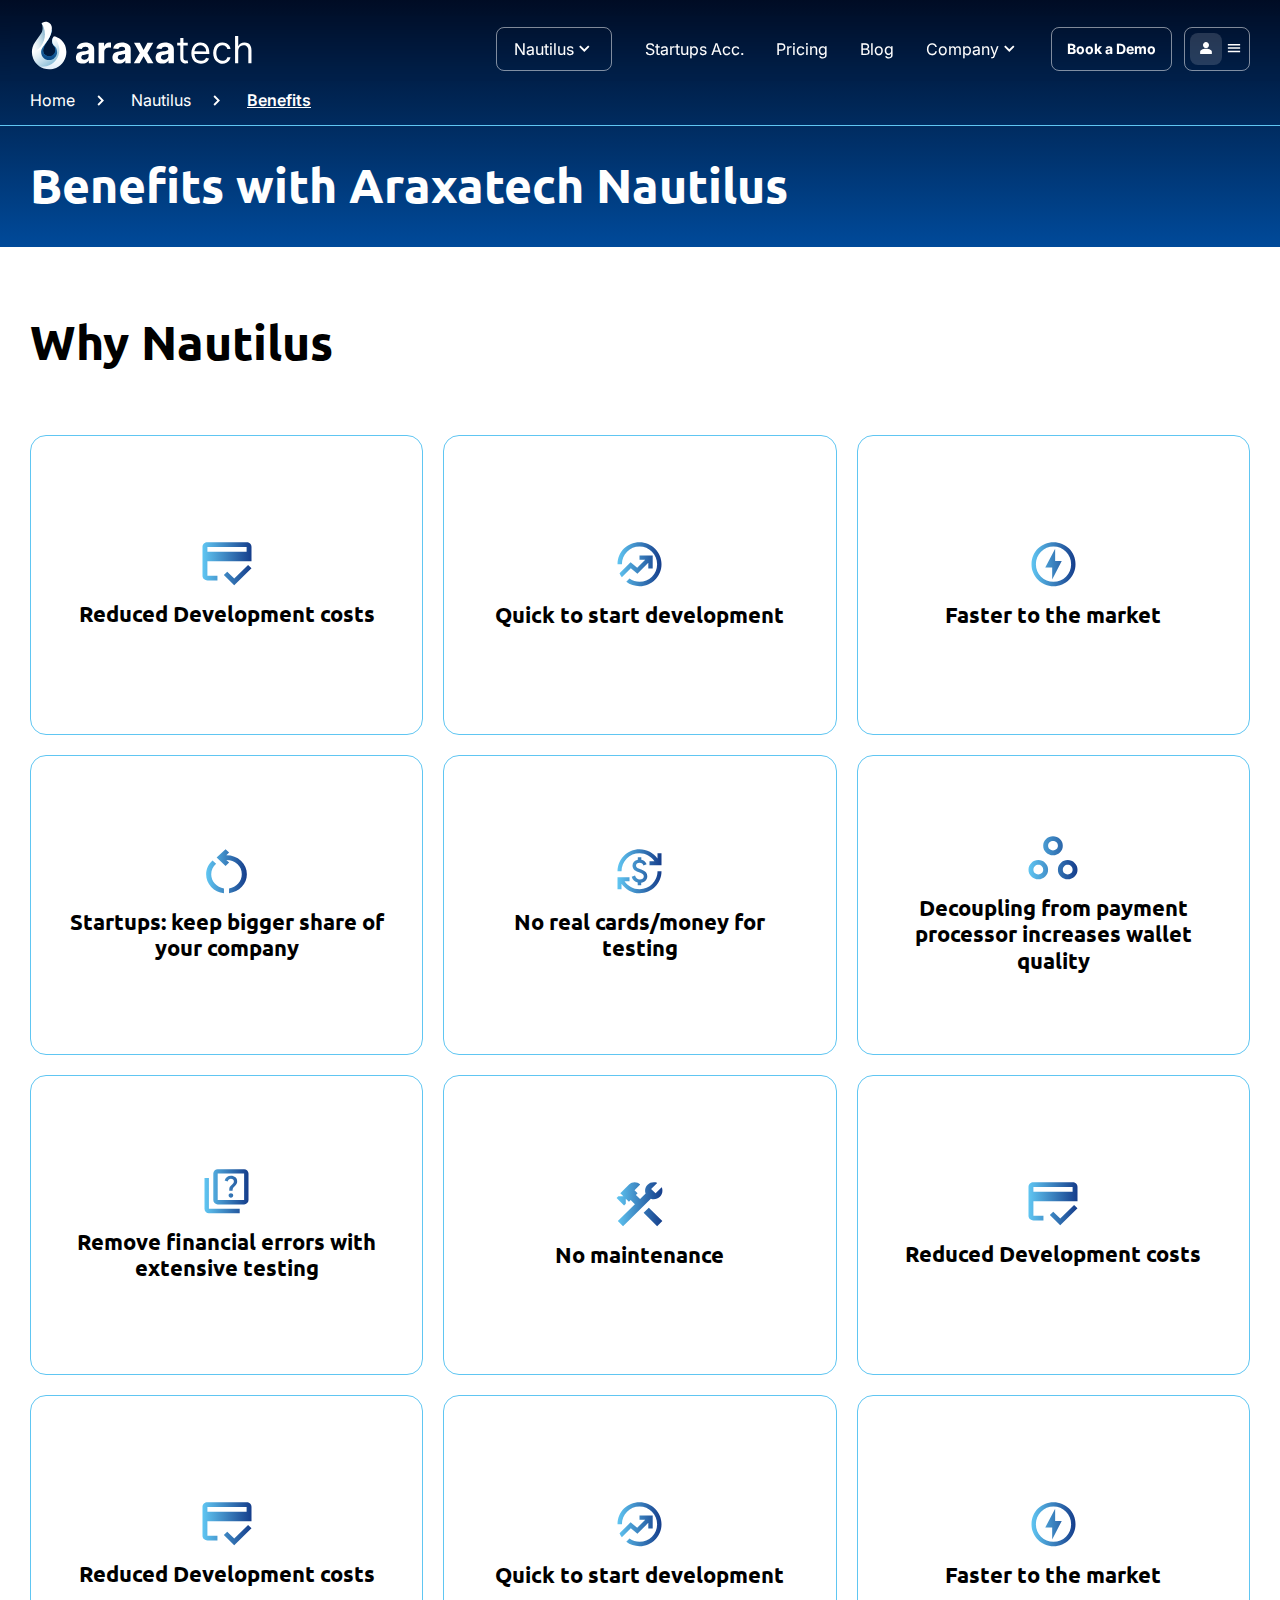
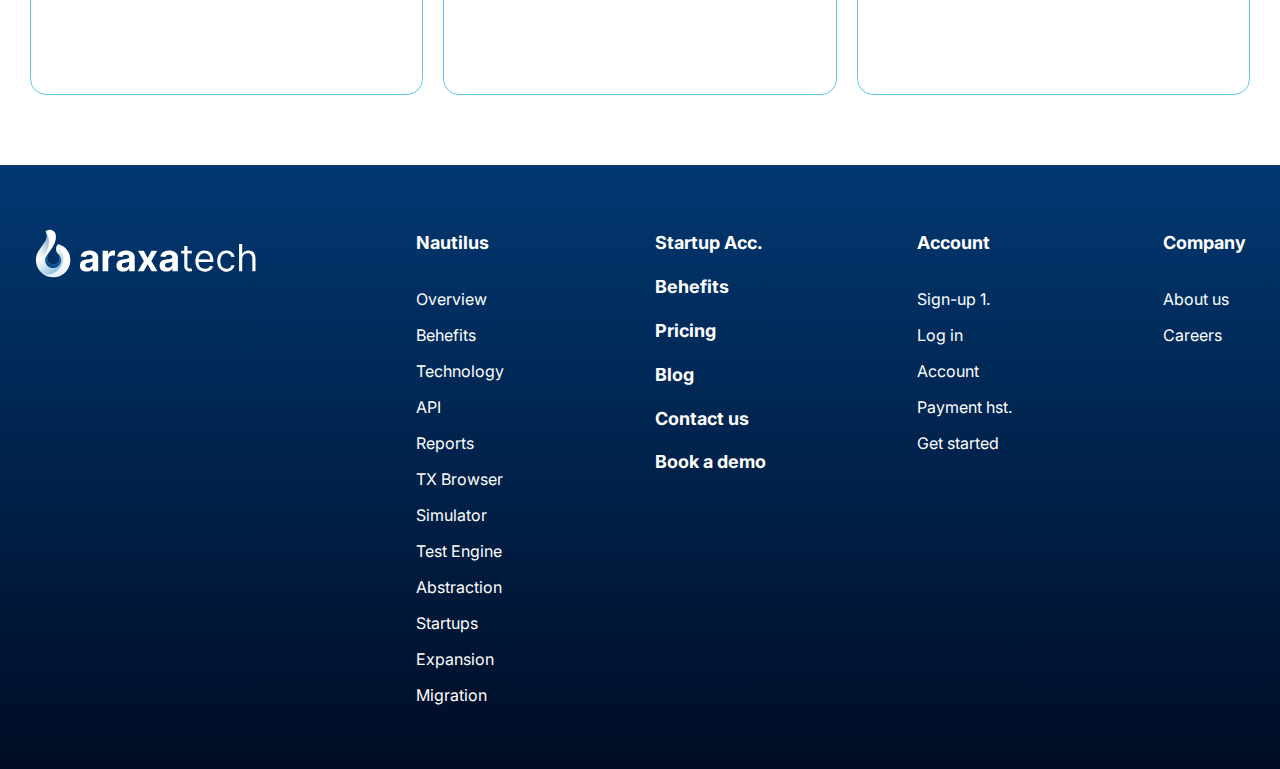
==== benefits.html @ c4838c5f "update v3.0" ====
<!DOCTYPE html>
<html lang="en">

<head>
	<title>HomePage</title>
	<meta charset="UTF-8">
	<meta name="format-detection" content="telephone=no">
	<!-- <style>body{opacity: 0;}</style> -->
	<link rel="preconnect" href="https://fonts.googleapis.com">
	<link rel="preconnect" href="https://fonts.gstatic.com" crossorigin>
	<link href="https://fonts.googleapis.com/css2?family=Inter:wght@400;700&family=Ubuntu:wght@700&display=swap&_v=20231214190757" rel="stylesheet">
	<link rel="stylesheet" href="css/style.min.css?_v=20231214190757">
	<link rel="shortcut icon" href="favicon.ico">
	<!-- <meta name="robots" content="noindex, nofollow"> -->
	<meta name="viewport" content="width=device-width, initial-scale=1.0">
</head>

<body>
	<div class="wrapper">
		<header class="header  ">
			<div class="header__container">
				<div class="header__body">
					<a href="#" class="header__logo">
						<img src="img/logo.svg" alt="logo">
					</a>
					<div class="header__menu menu">
						<nav class="menu__body">
							<div class="menu__bigmenu bigmenu">
								<button type="button" class="bigmenu__button">
									Nautilus
								</button>
								<div class="bigmenu__dropdown">
									<ul class="bigmenu__list">
										<li class="bigmenu__item">
											<a href="#" class="bigmenu__link">
												Overview
											</a>
										</li>
										<li class="bigmenu__item">
											<a href="#" class="bigmenu__link">
												Reports
											</a>
										</li>
										<li class="bigmenu__item">
											<a href="#" class="bigmenu__link">
												Startups
											</a>
										</li>
										<li class="bigmenu__item">
											<a href="#" class="bigmenu__link">
												Benefits
											</a>
										</li>
										<li class="bigmenu__item">

										</li>
									</ul>
									<ul class="bigmenu__list">
										<li class="bigmenu__item">
											<a href="#" class="bigmenu__link">
												TX Browser
											</a>
										</li>
										<li class="bigmenu__item">
											<a href="#" class="bigmenu__link">
												Expansion
											</a>
										</li>
										<li class="bigmenu__item">
											<a href="#" class="bigmenu__link">
												Technology
											</a>
										</li>
										<li class="bigmenu__item">
											<a href="#" class="bigmenu__link">
												Simulator
											</a>
										</li>
										<li class="bigmenu__item">
											<a href="#" class="bigmenu__link">
												Migration
											</a>
										</li>
									</ul>
									<ul class="bigmenu__list">
										<li class="bigmenu__item">
											<a href="#" class="bigmenu__link">
												API
											</a>
										</li>
										<li class="bigmenu__item">
											<a href="#" class="bigmenu__link">
												Test Engine
											</a>
										</li>
										<li class="bigmenu__item">
											<a href="#" class="bigmenu__link">
												WL Wallets
											</a>
										</li>
										<li class="bigmenu__item">
											<a href="#" class="bigmenu__link">
												Abstraction
											</a>
										</li>
										<li class="bigmenu__item">

										</li>
									</ul>
								</div>
							</div>
							<ul class="menu__list">
								<li class="menu__item">
									<a href="#" class="menu__link">
										Startups Acc.
									</a>
								</li>
								<li class="menu__item">
									<a href="#" class="menu__link">
										Pricing
									</a>
								</li>
								<li class="menu__item">
									<a href="#" class="menu__link">
										Blog
									</a>
								</li>
								<li class="menu__item">
									<button type="button" class="menu__link menu__btn-arrow">
										Company
									</button>
									<div class="menu__dropdown submenu">
										<ul class="submenu__list">
											<li class="submenu__item">
												<a href="#" class="submenu__link">
													About us
												</a>
											</li>
											<li class="submenu__item">
												<a href="#" class="submenu__link">
													Careers
												</a>
											</li>
										</ul>
									</div>
								</li>
							</ul>
							<a href="#" class="menu__link-demo">
								Book a Demo
							</a>
							<div class="menu__user user-block">
								<button type="button" class="user-block__btn">
									<span class="user-block__icon">
										<svg width="12" height="13" viewBox="0 0 12 13" fill="none" xmlns="http://www.w3.org/2000/svg">
											<path d="M5.99959 6.0921C5.17153 6.0921 4.46433 5.79894 3.878 5.21262C3.29168 4.62629 2.99852 3.9191 2.99852 3.09103C2.99852 2.26296 3.29168 1.55648 3.878 0.971583C4.46433 0.386686 5.17153 0.0942383 5.99959 0.0942383C6.82766 0.0942383 7.53486 0.386686 8.12118 0.971583C8.70751 1.55648 9.00067 2.26296 9.00067 3.09103C9.00067 3.9191 8.70751 4.62629 8.12118 5.21262C7.53486 5.79894 6.82766 6.0921 5.99959 6.0921ZM0.142578 12.0942V9.94141C0.142578 9.51035 0.254097 9.11416 0.477134 8.75282C0.700159 8.39149 0.996468 8.11574 1.36606 7.92557C2.11238 7.55383 2.87196 7.27432 3.64482 7.08703C4.41767 6.89973 5.2026 6.80609 5.99959 6.80609C6.80205 6.80609 7.58976 6.89902 8.36272 7.08488C9.1357 7.27076 9.8925 7.54956 10.6331 7.9213C11.0027 8.11106 11.299 8.38622 11.5221 8.74675C11.7451 9.10731 11.8566 9.50545 11.8566 9.94118V12.0942H0.142578Z" fill="white" />
										</svg>
									</span>
									<span class="user-block__lines">
										<svg width="16" height="17" viewBox="0 0 16 17" fill="none" xmlns="http://www.w3.org/2000/svg">
											<path d="M1.86426 12.2895V10.7729H14.1353V12.2895H1.86426ZM1.86426 8.85257V7.3359H14.1353V8.85257H1.86426ZM1.86426 5.41562V3.89894H14.1353V5.41562H1.86426Z" fill="white" />
										</svg>
									</span>
								</button>
								<div class="user-block__dropdown">
									<ul class="user-block__list">
										<li class="user-block__item">
											<a href="#" class="user-block__link user-block__link--arrow">
												Sign-up
											</a>
										</li>
										<li class="user-block__item">
											<a href="#" class="user-block__link">
												Log in
											</a>
										</li>
										<li class="user-block__item">
											<a href="#" class="user-block__link">
												Account
											</a>
										</li>
										<li class="user-block__item">
											<a href="#" class="user-block__link">
												Payment hst.
											</a>
										</li>
										<li class="user-block__item">
											<a href="#" class="user-block__link">
												Get Started
											</a>
										</li>
									</ul>
								</div>
							</div>
						</nav>
						<button type="button" class="menu__icon icon-menu"><span></span></button>
					</div>
				</div>
			</div>
		</header>
		<main class="innerpage benefits">
			<div class="innerpage__top">
				<div class="innerpage__head">
					<div class="innerpage__container">
						<div class="innerpage__breadcrumbs breadcrumbs">
							<a href="#" class="breadcrumbs__link">Home</a>
							<a href="#" class="breadcrumbs__link">Nautilus</a>
							<span class="breadcrumbs__current">Benefits</span>
						</div>
					</div>
				</div>
				<div class="innerpage__container">
					<h1 class="innerpage__title">
						Benefits with Araxatech Nautilus
					</h1>
				</div>
			</div>
			<div class="benefits__inner">
				<div class="benefits__container">
					<h2 class="benefits__title">Why Nautilus</h2>
					<div class="benefits__items">
						<div class="benefits__item item-benefits">
							<div class="item-benefits__info">
								<div class="item-benefits__img">
									<img src="img/benefits/benefits-item-1.svg" alt="benefits-item">
								</div>
								<div class="item-benefits__title">Reduced Development costs</div>
							</div>
							<div class="item-benefits__text">
								<p>
									When using Nautilus for development, a payment processor or BIN sponsor are not required. <a href="#"><sup>*</sup>contains a link</a> That, combined with the fact that Nautilus’ subscription cost is much cheaper than the subscription for a payment processor, makes Nautilus an ideal choice for startups.
								</p>
							</div>
						</div>
						<div class="benefits__item item-benefits">
							<div class="item-benefits__info">
								<div class="item-benefits__img">
									<img src="img/benefits/benefits-item-2.svg" alt="benefits-item">
								</div>
								<div class="item-benefits__title">Quick to start development</div>
							</div>
							<div class="item-benefits__text">
								<p>Nautilus includes everything one needs to start developing payment cards integration into the wallet. Its transaction data structures do not depend on a payment processor so there is no need to have one to start with.</p>
							</div>
						</div>
						<div class="benefits__item item-benefits">
							<div class="item-benefits__info">
								<div class="item-benefits__img">
									<img src="img/benefits/benefits-item-3.svg" alt="benefits-item">
								</div>
								<div class="item-benefits__title">Faster to the market</div>
							</div>
							<div class="item-benefits__text">
								<p>Simplified interface for delivering transaction data, built following the principle of least surprises ensures a smooth experience for the developer while integrating with Nautilus. The same principle also helps less experienced developers while working on the card integration simplifying the learning curve.</p>
							</div>
						</div>
						<div class="benefits__item item-benefits">
							<div class="item-benefits__info">
								<div class="item-benefits__img">
									<img src="img/benefits/benefits-item-4.svg" alt="benefits-item">
								</div>
								<div class="item-benefits__title">Startups: keep bigger share of your company</div>
							</div>
							<div class="item-benefits__text">
								<p>Since Nautilus is drastically reducing expenses required to reach a demonstratable version of your product, you can take investors once your product is much closer to the finish line, allowing you to get more money for a smaller part of your company.</p>
							</div>
						</div>
						<div class="benefits__item item-benefits">
							<div class="item-benefits__info">
								<div class="item-benefits__img">
									<img src="img/benefits/benefits-item-5.svg" alt="benefits-item">
								</div>
								<div class="item-benefits__title">No real cards/money for testing</div>
							</div>
							<div class="item-benefits__text">
								<p>The current practice when it comes to testing transaction data handling is to get a few live cards from a payment processor, load small amount of money to them and to have a member of your team visit nearby coffee places or ATMs, while other members are trying to monitor how the wallet is handling each of these transactions.</p>
							</div>
						</div>
						<div class="benefits__item item-benefits">
							<div class="item-benefits__info">
								<div class="item-benefits__img">
									<img src="img/benefits/benefits-item-6.svg" alt="benefits-item">
								</div>
								<div class="item-benefits__title">Decoupling from payment processor increases wallet quality</div>
							</div>
							<div class="item-benefits__text">
								<p>Since Nautilus removes dependencies on payment processors from transaction handling code, it immediately removes all payment processor-specific handling from the wallet, making it easier to maintain and understand.</p>
							</div>
						</div>
						<div class="benefits__item item-benefits">
							<div class="item-benefits__info">
								<div class="item-benefits__img">
									<img src="img/benefits/benefits-item-7.svg" alt="benefits-item">
								</div>
								<div class="item-benefits__title">Remove financial errors with extensive testing</div>
							</div>
							<div class="item-benefits__text">
								<p>The more a wallet is tested the more you feel confident about its capabilities and behavior. Since testing in Nautilus doesn’t require real money, there are no excuses to leave the wallet untested.</p>
							</div>
						</div>
						<div class="benefits__item item-benefits">
							<div class="item-benefits__info">
								<div class="item-benefits__img">
									<img src="img/benefits/benefits-item-8.svg" alt="benefits-item">
								</div>
								<div class="item-benefits__title">No maintenance</div>
							</div>
							<div class="item-benefits__text">
								<p>Once you integrate with Nautilus you don’t have to worry about transaction data integration with payment processors anymore. Any future interface changes are handled by us and they are completely invisible to you.</p>
							</div>
						</div>
						<div class="benefits__item item-benefits">
							<div class="item-benefits__info">
								<div class="item-benefits__img">
									<img src="img/benefits/benefits-item-1.svg" alt="benefits-item">
								</div>
								<div class="item-benefits__title">Reduced Development costs</div>
							</div>
							<div class="item-benefits__text">
								<p>When using Nautilus for development, a payment processor or BIN sponsor are not required. That, combined with the fact that Nautilus’ subscription cost is much cheaper than the subscription for a payment processor, makes Nautilus an ideal choice for startups.</p>
							</div>
						</div>
						<div class="benefits__item item-benefits">
							<div class="item-benefits__info">
								<div class="item-benefits__img">
									<img src="img/benefits/benefits-item-1.svg" alt="benefits-item">
								</div>
								<div class="item-benefits__title">Reduced Development costs</div>
							</div>
							<div class="item-benefits__text">
								<p>
									When using Nautilus for development, a payment processor or BIN sponsor are not required. That, combined with the fact that Nautilus’ subscription cost is much cheaper than the subscription for a payment processor, makes Nautilus an ideal choice for startups.
								</p>
							</div>
						</div>
						<div class="benefits__item item-benefits">
							<div class="item-benefits__info">
								<div class="item-benefits__img">
									<img src="img/benefits/benefits-item-2.svg" alt="benefits-item">
								</div>
								<div class="item-benefits__title">Quick to start development</div>
							</div>
							<div class="item-benefits__text">
								<p>Nautilus includes everything one needs to start developing payment cards integration into the wallet. Its transaction data structures do not depend on a payment processor so there is no need to have one to start with.</p>
							</div>
						</div>
						<div class="benefits__item item-benefits">
							<div class="item-benefits__info">
								<div class="item-benefits__img">
									<img src="img/benefits/benefits-item-3.svg" alt="benefits-item">
								</div>
								<div class="item-benefits__title">Faster to the market</div>
							</div>
							<div class="item-benefits__text">
								<p>Simplified interface for delivering transaction data, built following the principle of least surprises ensures a smooth experience for the developer while integrating with Nautilus. The same principle also helps less experienced developers while working on the card integration simplifying the learning curve.</p>
							</div>
						</div>
					</div>
				</div>
			</div>
		</main>
		<footer class="footer">
			<div class="footer__bottom">
				<div class="footer__container">
					<div class="footer__body">
						<a href="#" class="footer__logo">
							<img src="img/logo.svg" alt="logo">
						</a>
						<div class="footer__columns">
							<div class="footer__col footer__col--first">
								<div class="footer__col-title">
									Nautilus
								</div>
								<ul class="footer__col-list">
									<li class="footer__col-item">
										<a href="#" class="footer__col-link">
											Overview
										</a>
									</li>
									<li class="footer__col-item">
										<a href="#" class="footer__col-link">
											Behefits
										</a>
									</li>
									<li class="footer__col-item">
										<a href="#" class="footer__col-link">
											Technology
										</a>
									</li>
									<li class="footer__col-item">
										<a href="#" class="footer__col-link">
											API
										</a>
									</li>
									<li class="footer__col-item">
										<a href="#" class="footer__col-link">
											Reports
										</a>
									</li>
									<li class="footer__col-item">
										<a href="#" class="footer__col-link">
											TX Browser
										</a>
									</li>
									<li class="footer__col-item">
										<a href="#" class="footer__col-link">
											Simulator
										</a>
									</li>
									<li class="footer__col-item">
										<a href="#" class="footer__col-link">
											Test Engine
										</a>
									</li>
									<li class="footer__col-item">
										<a href="#" class="footer__col-link">
											Abstraction
										</a>
									</li>
									<li class="footer__col-item">
										<a href="#" class="footer__col-link">
											Startups
										</a>
									</li>
									<li class="footer__col-item">
										<a href="#" class="footer__col-link">
											Expansion
										</a>
									</li>
									<li class="footer__col-item">
										<a href="#" class="footer__col-link">
											Migration
										</a>
									</li>
								</ul>
							</div>
							<div class="footer__col footer__col--two">
								<div class="footer__col-title">
									Startup Acc.
								</div>
								<div class="footer__links">
									<a href="#" class="footer__link">
										Behefits
									</a>
									<a href="#" class="footer__link">
										Pricing
									</a>
									<a href="#" class="footer__link">
										Blog
									</a>
									<a href="#" class="footer__link">
										Contact us
									</a>
									<a href="#" class="footer__link">
										Book a demo
									</a>
								</div>
							</div>
							<div data-da=".footer__col--two, 599.98" class="footer__col">
								<div class="footer__col-title">
									Account
								</div>
								<ul class="footer__col-list">
									<li class="footer__col-item">
										<a href="#" class="footer__col-link">
											Sign-up 1.
										</a>
									</li>
									<li class="footer__col-item">
										<a href="#" class="footer__col-link">
											Log in
										</a>
									</li>
									<li class="footer__col-item">
										<a href="#" class="footer__col-link">
											Account
										</a>
									</li>
									<li class="footer__col-item">
										<a href="#" class="footer__col-link">
											Payment hst.
										</a>
									</li>
									<li class="footer__col-item">
										<a href="#" class="footer__col-link">
											Get started
										</a>
									</li>
								</ul>
							</div>
							<div data-da=".footer__col--first, 599.98" class="footer__col">
								<div class="footer__col-title">
									Company
								</div>
								<ul class="footer__col-list">
									<li class="footer__col-item">
										<a href="#" class="footer__col-link">
											About us
										</a>
									</li>
									<li class="footer__col-item">
										<a href="#" class="footer__col-link">
											Careers
										</a>
									</li>
								</ul>
							</div>
						</div>
					</div>
				</div>
			</div>
		</footer>
	</div>
	<script src="js/app.min.js?_v=20231214190757"></script>
</body>

</html>
---- css/style.min.css ----
@charset "UTF-8";*{padding:0;margin:0;border:0}*,:after,:before{-webkit-box-sizing:border-box;box-sizing:border-box}body,html{height:100%;min-width:320px}body{color:#fff;line-height:1;font-family:Inter,sans-serif;font-size:1rem;-ms-text-size-adjust:100%;-moz-text-size-adjust:100%;-webkit-text-size-adjust:100%;-webkit-font-smoothing:antialiased;-moz-osx-font-smoothing:grayscale}button,input,textarea{font-family:Inter,sans-serif;font-size:inherit;line-height:inherit}button{cursor:pointer;color:inherit;background-color:transparent}a{color:inherit;text-decoration:none}ul li{list-style:none}img{vertical-align:top}h1,h2,h3,h4,h5,h6{font-weight:inherit;font-size:inherit}body{background:#000c24}.lock body{overflow:hidden;-ms-touch-action:none;touch-action:none;-ms-scroll-chaining:none;overscroll-behavior:none}.wrapper{min-height:100%;display:-webkit-box;display:-ms-flexbox;display:flex;-webkit-box-orient:vertical;-webkit-box-direction:normal;-ms-flex-direction:column;flex-direction:column}@supports (overflow:clip){.wrapper{overflow:clip}}.wrapper>main{-webkit-box-flex:1;-ms-flex:1 1 auto;flex:1 1 auto}.wrapper>*{min-width:0}[class*=__container]{max-width:79.375rem;margin:0 auto;padding:0 1.5625rem}.signup-checkbox{position:relative}.signup-checkbox:not(:last-child){margin-bottom:1.75rem}.signup-checkbox__input{position:absolute;width:0;height:0;opacity:0}.signup-checkbox__input:checked+.signup-checkbox__label:before{background:#013771 url(../img/icon/check.svg) center/16px no-repeat;border:.0625rem solid #013771}.signup-checkbox__input:disabled+.signup-checkbox__label:before{border:.0625rem solid #f4f3fe;background:#f4f3fe url(../img/icon/check-dis.svg) center/16px no-repeat}.signup-checkbox__label{cursor:pointer;display:-webkit-inline-box;display:-ms-inline-flexbox;display:inline-flex;position:relative;gap:.625rem}.signup-checkbox__label:before{content:"";-ms-flex-item-align:start;align-self:flex-start;-webkit-box-flex:0;-ms-flex:0 0 24px;flex:0 0 24px;width:24px;height:24px;border-radius:.25rem;border:.0625rem solid #bdbcdb;-webkit-transition:all .3s;transition:all .3s;background:0 0}._form-error .signup-checkbox__label:before{border:.0625rem solid #f93232}.signup-checkbox__text{-ms-flex-item-align:center;-ms-grid-row-align:center;align-self:center;color:#212121}.select{min-width:0;position:relative}.select__body{position:relative}.select__title{color:#0a0a0a;text-align:left;border-radius:.5rem;border:.0625rem solid #c2c2c2;background:#fff;cursor:pointer;width:100%}._select-focus .select__title{border:.0625rem solid #0a0a0a}.select__value{display:-webkit-box;display:-ms-flexbox;display:flex;min-width:0;-webkit-box-align:center;-ms-flex-align:center;align-items:center;height:3.5rem;padding:0 1.25rem;gap:.625rem;font-size:1.1875rem}.select__value>*{-webkit-box-flex:1;-ms-flex:1 1 auto;flex:1 1 auto}.select__value:after{content:"";-ms-flex-item-align:center;-ms-grid-row-align:center;align-self:center;-webkit-box-flex:0;-ms-flex:0 0 10px;flex:0 0 10px;width:.625rem;height:.625rem;top:50%;-webkit-transition:all .3s ease 0s;transition:all .3s ease 0s;display:-webkit-box;display:-ms-flexbox;display:flex;-webkit-box-pack:center;-ms-flex-pack:center;justify-content:center;-webkit-box-align:center;-ms-flex-align:center;align-items:center;background:url(../img/icon/arrow-select.svg) center/10px no-repeat;-webkit-transform:rotate(-180deg);-ms-transform:rotate(-180deg);transform:rotate(-180deg)}._select-open .select__value:after{-webkit-transform:rotate(0);-ms-transform:rotate(0);transform:rotate(0)}.select__value._select-pseudo-label::before{content:attr(data-pseudo-label);opacity:.5}.select__content{-webkit-box-flex:1;-ms-flex:1 1 auto;flex:1 1 auto;overflow:hidden;text-overflow:ellipsis;white-space:nowrap}.select__text{-webkit-box-flex:1;-ms-flex:1 1 auto;flex:1 1 auto;overflow:hidden;text-overflow:ellipsis;white-space:nowrap}.select__input{width:100%;background-color:transparent;height:100%}.select__options{color:#000;position:static;border-radius:0 0 .5rem .5rem;min-width:100%;background-color:#fff;-webkit-box-shadow:0 4px 8px 0 rgba(1,55,113,.16);box-shadow:0 4px 8px 0 rgba(1,55,113,.16)}.select__scroll{overflow-y:auto;overflow-x:hidden;max-height:15rem!important;scrollbar-width:thin;scrollbar-color:#e0e0f0 transparent}.select__scroll::-webkit-scrollbar{width:5px}.select__scroll::-webkit-scrollbar-thumb{background-color:#e0e0f0;border-radius:.25rem}.select__option{width:100%;text-align:left;cursor:pointer;padding:.75rem 1rem;font-size:1rem;color:inherit;min-height:3rem}.select__option._select-selected{background-color:#eee}.select__row{display:-webkit-inline-box;display:-ms-inline-flexbox;display:inline-flex;-webkit-box-align:center;-ms-flex-align:center;align-items:center}._select-tag{cursor:pointer}[data-fullscreen]{min-height:100vh}.touch [data-fullscreen]{min-height:calc(var(--vh,1vh) * 100)}.fp-init body{overflow:hidden;-ms-touch-action:none;touch-action:none;-ms-scroll-chaining:none;overscroll-behavior:none}[data-fp]{min-height:100vh}.touch [data-fp]{min-height:calc(var(--vh,1vh) * 100)}.fp-init [data-fp]{z-index:1;-ms-touch-action:none;touch-action:none;position:relative;overflow:hidden}.fp-switching [data-fp-section]{-ms-touch-action:none;touch-action:none}.fp-init [data-fp-section]{position:absolute;top:0;left:0;right:0;bottom:0;width:100%;height:100%;overflow:auto}.fp-init .cards-mode [data-fp-section],.fp-init .slider-mode [data-fp-section]{-webkit-transition:-webkit-transform .7s cubic-bezier(.55,.085,0,.99) 0s;transition:-webkit-transform .7s cubic-bezier(.55,.085,0,.99) 0s;transition:transform .7s cubic-bezier(.55,.085,0,.99) 0s;transition:transform .7s cubic-bezier(.55,.085,0,.99) 0s,-webkit-transform .7s cubic-bezier(.55,.085,0,.99) 0s}.fp-init .fade-mode [data-fp-section]{-webkit-transition:opacity .5s ease-in-out 0s,visibility .5s ease-in-out 0s;transition:opacity .5s ease-in-out 0s,visibility .5s ease-in-out 0s}.fp-bullets{position:fixed;top:50%;-webkit-transform:translate(0,-50%);-ms-transform:translate(0,-50%);transform:translate(0,-50%);right:1.25rem;max-height:100%;display:-webkit-box;display:-ms-flexbox;display:flex;-webkit-box-orient:vertical;-webkit-box-direction:normal;-ms-flex-direction:column;flex-direction:column;-ms-flex-wrap:wrap;flex-wrap:wrap;-webkit-box-align:center;-ms-flex-align:center;align-items:center;-webkit-box-pack:center;-ms-flex-pack:center;justify-content:center;z-index:2;gap:.625rem;padding:.3125rem 0}.fp-bullets .fp-bullet{cursor:pointer;width:.9375rem;height:.9375rem;-webkit-box-flex:0;-ms-flex:0 0 .9375rem;flex:0 0 .9375rem;border-radius:.625rem;background-color:rgba(0,12,36,.5);border:.0625rem solid rgba(255,255,255,.5);opacity:.6;-webkit-transition:opacity .4s ease-in-out 0s,background-color .4s ease-in-out 0s,-webkit-transform .4s ease-in-out 0s,-webkit-box-shadow .4s ease-in-out 0s;transition:opacity .4s ease-in-out 0s,background-color .4s ease-in-out 0s,-webkit-transform .4s ease-in-out 0s,-webkit-box-shadow .4s ease-in-out 0s;transition:transform .4s ease-in-out 0s,opacity .4s ease-in-out 0s,background-color .4s ease-in-out 0s,box-shadow .4s ease-in-out 0s;transition:transform .4s ease-in-out 0s,opacity .4s ease-in-out 0s,background-color .4s ease-in-out 0s,box-shadow .4s ease-in-out 0s,-webkit-transform .4s ease-in-out 0s,-webkit-box-shadow .4s ease-in-out 0s}.fp-bullets .fp-bullet-active{opacity:1;background-color:#184390}[class*=-ibg]{position:relative}[class*=-ibg] img{position:absolute;width:100%;height:100%;top:0;left:0;-o-object-fit:cover;object-fit:cover}[class*=-ibg--contain] img{-o-object-fit:contain;object-fit:contain}.breadcrumbs{color:#fff;font-weight:400;line-height:1.25}.breadcrumbs__link{display:-webkit-inline-box;display:-ms-inline-flexbox;display:inline-flex;-webkit-box-align:center;-ms-flex-align:center;align-items:center;-webkit-transition:all .3s;transition:all .3s}.breadcrumbs__link:not(:last-child)::after{content:url(../img/icon/arrow-crumbs.svg);width:1.25rem;height:1.25rem;display:inline-block}.breadcrumbs__current{font-weight:600;text-decoration:underline}.btn{display:-webkit-box;display:-ms-flexbox;display:flex;-webkit-box-align:center;-ms-flex-align:center;align-items:center;gap:.625rem;border-radius:.5rem;color:#fff;font-size:.875rem;font-weight:700;line-height:1;text-transform:capitalize;padding:.75rem .5rem .75rem 1rem;border:1px solid #60c6f2;position:relative;-webkit-transition:background .3s,-webkit-box-shadow .3s;transition:background .3s,-webkit-box-shadow .3s;transition:box-shadow .3s,background .3s;transition:box-shadow .3s,background .3s,-webkit-box-shadow .3s}.btn span{position:relative;z-index:2}.btn::after{content:"";width:1.25rem;height:1.25rem;background:url(../img/icon/arrow-right.svg) center/cover no-repeat;position:relative;z-index:2}.btn:active{background:#184390;-webkit-box-shadow:none;box-shadow:none}.btn:active::before{background:#184390}.swiper-button-next,.swiper-button-prev{pointer-events:all;width:2rem;height:2rem;border-radius:50%;background:rgba(255,255,255,.5);-webkit-box-shadow:0 4px 11px 0 rgba(0,0,0,.11);box-shadow:0 4px 11px 0 rgba(0,0,0,.11);-webkit-backdrop-filter:blur(6px);backdrop-filter:blur(6px)}.header{position:fixed;top:16px;left:0;background:0 0;width:100%;z-index:20;padding:.3125rem 0;-webkit-transition:all .3s;transition:all .3s}@supports ((-webkit-backdrop-filter:blur(5px)) or (backdrop-filter:blur(5px))){.header{-webkit-backdrop-filter:blur(5px);backdrop-filter:blur(5px)}}.header.header-fullpage{top:0;background:#004a9a}@supports ((-webkit-backdrop-filter:blur(5px)) or (backdrop-filter:blur(5px))){.header.header-fullpage{-webkit-backdrop-filter:blur(5px);backdrop-filter:blur(5px);background:rgba(0,74,154,.3)}}.fp-init.fp-section-0 .header{top:16px;background:0 0}.header._header-scroll{top:0;background:#004a9a}@supports ((-webkit-backdrop-filter:blur(5px)) or (backdrop-filter:blur(5px))){.header._header-scroll{-webkit-backdrop-filter:blur(5px);backdrop-filter:blur(5px);background:rgba(0,74,154,.7)}}.header__body{display:-webkit-box;display:-ms-flexbox;display:flex;-webkit-box-align:center;-ms-flex-align:center;align-items:center;-webkit-box-pack:justify;-ms-flex-pack:justify;justify-content:space-between;gap:1.25rem}.header__logo{max-width:14.0625rem}.header__logo img{width:100%;height:auto;-o-object-fit:cover;object-fit:cover}.menu__body{position:relative}.menu__list{display:-webkit-box;display:-ms-flexbox;display:flex;-webkit-box-align:center;-ms-flex-align:center;align-items:center}.menu__item{position:relative}.menu__link{-webkit-transition:color .3s;transition:color .3s;white-space:nowrap}.menu__btn-arrow{display:-webkit-box;display:-ms-flexbox;display:flex;-webkit-box-align:center;-ms-flex-align:center;align-items:center}.menu__btn-arrow::after{content:"";-webkit-box-flex:0;-ms-flex:0 0 1.25rem;flex:0 0 1.25rem;width:1.25rem;height:1.25rem;background:url(../img/icon/arrow-right.svg) center/cover no-repeat;-webkit-transform:rotate(90deg);-ms-transform:rotate(90deg);transform:rotate(90deg);-webkit-transition:-webkit-transform .3s;transition:-webkit-transform .3s;transition:transform .3s;transition:transform .3s,-webkit-transform .3s}.submenu-open .menu__btn-arrow::after{-webkit-transform:rotate(-90deg);-ms-transform:rotate(-90deg);transform:rotate(-90deg)}.menu__link-demo{display:block;max-width:-webkit-fit-content;max-width:-moz-fit-content;max-width:fit-content;border-radius:.5rem;border:1px solid rgba(255,255,255,.5);padding:.78125rem .9375rem;font-size:.875rem;font-weight:700;line-height:normal;-webkit-transition:all .3s;transition:all .3s;white-space:nowrap}.menu__link-demo:not(:last-child){margin-right:.75rem}.menu__link-demo:active{background:rgba(255,255,255,.4)}.bigmenu__button{display:-webkit-box;display:-ms-flexbox;display:flex;-webkit-box-align:center;-ms-flex-align:center;align-items:center;padding:.6875rem 1.0625rem;border-radius:.5rem;border:1px solid rgba(255,255,255,.5);-webkit-transition:all .3s;transition:all .3s}.bigmenu__button::after{content:"";-webkit-box-flex:0;-ms-flex:0 0 1.25rem;flex:0 0 1.25rem;width:1.25rem;height:1.25rem;background:url(../img/icon/arrow-right.svg) center/cover no-repeat;-webkit-transform:rotate(90deg);-ms-transform:rotate(90deg);transform:rotate(90deg);-webkit-transition:-webkit-transform .3s;transition:-webkit-transform .3s;transition:transform .3s;transition:transform .3s,-webkit-transform .3s}.bigmenu-open .bigmenu__button{background:rgba(255,255,255,.4)}.bigmenu-open .bigmenu__button::after{-webkit-transform:rotate(-90deg);-ms-transform:rotate(-90deg);transform:rotate(-90deg)}.bigmenu__dropdown{position:absolute;left:0;top:calc(100% + 20px);background-color:#fff;border-radius:0 1rem 1rem 1rem;color:#212121;display:-ms-grid;display:grid;-ms-grid-columns:(1fr)[3];grid-template-columns:repeat(3,1fr);width:100%;overflow:hidden;-webkit-transform-origin:0 0;-ms-transform-origin:0 0;transform-origin:0 0;-webkit-transform:rotateX(90deg);transform:rotateX(90deg);visibility:hidden;opacity:0;-webkit-transition:all .3s;transition:all .3s}.bigmenu-open .bigmenu__dropdown{-webkit-transform:rotateX(0);transform:rotateX(0);visibility:visible;opacity:1}.bigmenu__item:not(:last-child){border-bottom:1px solid #dfdfdf}.bigmenu__link{display:block;color:#212121;line-height:1.5;padding:.75rem 1rem;-webkit-transition:background .3s,color .3s;transition:background .3s,color .3s}.submenu{min-width:6.375rem;position:absolute;left:0;top:calc(100% + 32px);background-color:#fff;border-radius:0 0 1rem 1rem;color:#212121;width:100%;overflow:hidden;-webkit-transform-origin:0 0;-ms-transform-origin:0 0;transform-origin:0 0;-webkit-transform:rotateX(90deg);transform:rotateX(90deg);visibility:hidden;opacity:0;-webkit-transition:all .3s;transition:all .3s}.submenu-open .submenu{-webkit-transform:rotateX(0);transform:rotateX(0);visibility:visible;opacity:1}.submenu__item:not(:last-child){border-bottom:1px solid #dfdfdf}.submenu__link{display:block;color:#212121;line-height:1.5;padding:.75rem 1rem;-webkit-transition:background .3s,color .3s;transition:background .3s,color .3s}.user-block__btn{display:-webkit-box;display:-ms-flexbox;display:flex;-webkit-box-align:center;-ms-flex-align:center;align-items:center;gap:.25rem;border-radius:.5rem;border:1px solid rgba(255,255,255,.5);padding:.3125rem .4375rem .3125rem .3125rem}.user-block-open .user-block__btn{background:rgba(255,255,255,.4)}.user-block__icon{display:-ms-grid;display:grid;place-content:center;width:2rem;height:2rem;padding:.1875rem;border-radius:.5rem;background:rgba(255,255,255,.15)}.user-block-open .user-block__icon{background:#326198}.user-block__lines{display:-ms-grid;display:grid;place-content:center;width:1rem;height:1rem}.user-block__dropdown{max-width:15.3125rem;position:absolute;right:0;top:calc(100% + 20px);background-color:#fff;border-radius:1rem 0 1rem 1rem;color:#212121;width:100%;overflow:hidden;-webkit-transform-origin:0 0;-ms-transform-origin:0 0;transform-origin:0 0;-webkit-transform:rotateX(90deg);transform:rotateX(90deg);visibility:hidden;opacity:0;-webkit-transition:all .3s;transition:all .3s}.user-block-open .user-block__dropdown{-webkit-transform:rotateX(0);transform:rotateX(0);visibility:visible;opacity:1}.user-block__item:not(:last-child){border-bottom:1px solid #dfdfdf}.user-block__link{display:block;color:#212121;line-height:1.5;padding:.75rem 1rem;-webkit-transition:background .3s,color .3s;transition:background .3s,color .3s}.user-block__link--arrow{display:-webkit-box;display:-ms-flexbox;display:flex;-webkit-box-align:center;-ms-flex-align:center;align-items:center;-webkit-box-pack:justify;-ms-flex-pack:justify;justify-content:space-between;gap:.625rem}.user-block__link--arrow::after{content:"";-webkit-box-flex:0;-ms-flex:0 0 1.25rem;flex:0 0 1.25rem;width:1.25rem;height:1.25rem;background:url(../img/icon/arrow-black.svg) center/7px 11px no-repeat}.icon-menu{display:none}.footer{scrollbar-width:none}.footer::-webkit-scrollbar{width:0}.footer::-moz-scrollbar{width:0;height:0}.footer__bottom{padding:4rem 0;background:-webkit-gradient(linear,left top,left bottom,color-stop(-.05%,#013872),color-stop(99.95%,#000c24));background:linear-gradient(180deg,#013872 -.05%,#000c24 99.95%)}.footer__body{display:-webkit-box;display:-ms-flexbox;display:flex;-webkit-box-pack:justify;-ms-flex-pack:justify;justify-content:space-between;gap:1.875rem}.footer__logo{max-width:14.0625rem}.footer__logo img{max-width:14.0625rem;width:100%;height:auto;-o-object-fit:cover;object-fit:cover}.footer__columns{display:-webkit-box;display:-ms-flexbox;display:flex;padding-right:.25rem}.footer__col-title{font-size:1.125rem;font-weight:700;line-height:1.55}.footer__col-list{display:-ms-grid;display:grid;-ms-flex-line-pack:start;align-content:start;gap:1rem}.footer__col-list:not(:first-child){margin-top:2rem}.footer__col-link{color:#fff;font-size:1rem;font-weight:400;line-height:1.25;-webkit-transition:color .3s;transition:color .3s}.footer__links{display:-ms-grid;display:grid;-ms-flex-line-pack:start;align-content:start;gap:1rem}.footer__links:not(:first-child){margin-top:1rem}.footer__link{font-size:1.125rem;font-weight:700;line-height:1.55;-webkit-transition:color .3s;transition:color .3s}.want{padding:7.5rem 0}.want__body{display:-ms-grid;display:grid;-ms-grid-columns:(1fr)[3];grid-template-columns:repeat(3,1fr);-webkit-box-align:center;-ms-flex-align:center;align-items:center;gap:2rem}.want__item{display:-ms-grid;display:grid;gap:1.4375rem;padding:1.5rem 1.5rem 1.5rem 2rem;border-radius:1rem;background:#09245a}.want__item-title{color:#fff;font-weight:700;line-height:normal;text-transform:capitalize}.want__item-link{-webkit-box-pack:justify;-ms-flex-pack:justify;justify-content:space-between}.promo{background:-webkit-gradient(linear,left bottom,left top,color-stop(.06%,#004a9a),to(#000c24));background:linear-gradient(0deg,#004a9a .06%,#000c24 100%);padding-top:6.25rem;padding-bottom:6.25rem;display:-ms-grid;display:grid;scrollbar-width:none}.promo::-webkit-scrollbar{width:0}.promo::-moz-scrollbar{width:0;height:0}.promo__container{width:100%;height:100%}.promo__body{height:100%;display:-ms-grid;display:grid;-ms-grid-columns:33.75rem 35.1875rem;grid-template-columns:33.75rem 35.1875rem;-webkit-box-pack:justify;-ms-flex-pack:justify;justify-content:space-between;gap:1.875rem}.promo__content{margin-top:auto;-ms-flex-item-align:end;-ms-grid-row-align:end;align-self:end;max-width:33.75rem}.promo__title{font-family:Ubuntu,sans-serif;font-size:3rem;font-weight:700;line-height:normal}.promo__title:not(:last-child){margin-bottom:1.0625rem}.promo__text{max-width:28.75rem;font-size:1.1875rem;line-height:1.47;text-transform:capitalize}.promo__text:not(:last-child){margin-bottom:2.1875rem}.promo__list{display:-ms-grid;display:grid;gap:1rem}.promo__list:not(:last-child){margin-bottom:2.5rem}.promo__link{max-width:-webkit-fit-content;max-width:-moz-fit-content;max-width:fit-content;display:-ms-grid;display:grid;-ms-grid-columns:auto 1.25rem;grid-template-columns:auto 1.25rem;-webkit-box-align:center;-ms-flex-align:center;align-items:center;-webkit-box-pack:start;-ms-flex-pack:start;justify-content:start;gap:.5625rem;font-weight:700;line-height:1.5;-webkit-transition:color .3s;transition:color .3s}.promo__link::after{content:"";width:1.25rem;height:1.25rem;background:url(../img/icon/arrow-right.svg) center/cover no-repeat}.promo__btn{display:block;max-width:-webkit-fit-content;max-width:-moz-fit-content;max-width:fit-content;padding:.875rem 1rem;border-radius:.5rem;background:#fff;color:#000;font-size:.875rem;font-weight:700;text-transform:capitalize;-webkit-transition:all .3s;transition:all .3s}.promo__btn:active{background:#184390;color:#fff}.promo__images{margin-top:auto;-ms-flex-item-align:end;-ms-grid-row-align:end;align-self:end;position:relative;padding-bottom:1.625rem;padding-top:2.5rem}.promo__img-big{display:block;border-radius:1rem;width:100%;height:auto;-o-object-fit:cover;object-fit:cover;-webkit-box-shadow:0 11px 35px 5px rgba(0,0,0,.11);box-shadow:0 11px 35px 5px rgba(0,0,0,.11)}.promo__img-mini{border-radius:.5rem;position:absolute;top:0;right:0;display:block;width:100%;height:auto;-o-object-fit:cover;object-fit:cover;-webkit-box-shadow:0 11px 35px 5px rgba(0,0,0,.11);box-shadow:0 11px 35px 5px rgba(0,0,0,.11);z-index:2}.information{padding-top:5.875rem;padding-bottom:8.125rem;position:relative;overflow:hidden;display:-ms-grid;display:grid;scrollbar-width:none}.information::-webkit-scrollbar{width:0}.information::-moz-scrollbar{width:0;height:0}.information::before{content:"";position:absolute;width:50.3125rem;height:50.3125rem;border-radius:50%;opacity:.45;background:radial-gradient(50% 50% at 50% 50%,rgba(95,197,241,.23) 0,rgba(0,12,36,.23) 94.27%);-webkit-filter:blur(10px);filter:blur(10px)}.no-webp .information__container{background-image:url(../img/ellipse-decor.png)}.information__container{width:100%;height:100%;background-position:top 50% right 0;background-repeat:no-repeat;background-size:630px}.information-tabs{display:-ms-grid;display:grid;gap:1.875rem;height:100%;position:relative;z-index:2}.information-tabs__navigation{-ms-flex-item-align:start;-ms-grid-row-align:start;align-self:start;display:-webkit-box;display:-ms-flexbox;display:flex;max-width:-webkit-fit-content;max-width:-moz-fit-content;max-width:fit-content;border-bottom:1px solid rgba(255,255,255,.5);margin:0 auto}.information-tabs__title{color:rgba(255,255,255,.5);font-size:1.1875rem;font-weight:700;line-height:normal;text-transform:capitalize;padding:.65625rem 1.75rem;position:relative;-webkit-transition:color .3s;transition:color .3s}.information-tabs__title::before{content:"";width:0;height:.0625rem;background-color:#fff;position:absolute;left:0;bottom:-.0625rem;-webkit-transition:width .3s;transition:width .3s}.information-tabs__title._tab-active{color:#fff}.information-tabs__title._tab-active::before{width:100%}.information-tabs__content{-ms-flex-item-align:end;-ms-grid-row-align:end;align-self:end}.information-tabs__body{margin-top:auto}.information-tabs__inner{display:-webkit-box;display:-ms-flexbox;display:flex;-webkit-box-align:center;-ms-flex-align:center;align-items:center;-webkit-box-pack:justify;-ms-flex-pack:justify;justify-content:space-between;gap:1.875rem}.information-tabs__info-title{font-family:Ubuntu,sans-serif;font-size:2rem;font-weight:700;line-height:normal}.information-tabs__info-title:not(:last-child){margin-bottom:2.25rem}.information-tabs__table{max-width:28.75rem;border-radius:1rem;border:1px solid rgba(255,252,252,.32);padding:1rem 0}.information-tabs__table:not(:last-child){margin-bottom:2.75rem}.information-tabs__table-item{padding:1rem 1.5rem}.information-tabs__table-item:not(:last-child){border-bottom:1px solid rgba(231,231,231,.32)}.information-tabs__table-item:nth-child(1){padding-top:.9375rem;padding-bottom:1.5rem}.information-tabs__table-item:nth-child(2){padding-top:1.5625rem;padding-bottom:1.75rem}.information-tabs__table-item:nth-child(2) .information-tabs__table-title:not(:last-child){margin-bottom:.625rem}.information-tabs__table-item:nth-child(3){padding-top:1.5rem}.information-tabs__table-title{font-size:1.125rem;font-weight:700;line-height:normal}.information-tabs__table-title:not(:last-child){margin-bottom:.25rem}.information-tabs__table-text{color:#c5c5c5;line-height:1.25}.information-tabs__link{max-width:-webkit-fit-content;max-width:-moz-fit-content;max-width:fit-content}.information-tabs__img img{width:100%;height:auto;-o-object-fit:cover;object-fit:cover}.no-webp .helps{background:url(../img/helps/bg-1.jpg) center/contain no-repeat}.helps{padding-top:6.875rem;padding-bottom:6.875rem;display:-ms-grid;display:grid;scrollbar-width:none}.helps::-webkit-scrollbar{width:0}.helps::-moz-scrollbar{width:0;height:0}.helps:not(:last-child){border-bottom:5px solid #000c24}.helps__container{width:100%;height:100%}.helps__body{height:100%;display:-ms-grid;display:grid;-ms-flex-line-pack:end;align-content:end}.helps__body--right{-webkit-box-pack:end;-ms-flex-pack:end;justify-content:end;margin-left:auto}.helps__subtitle{margin-top:auto;font-size:1.125rem;font-weight:700;line-height:normal;text-transform:uppercase}.helps__subtitle:not(:last-child){margin-bottom:.5rem}.helps__title{font-family:Ubuntu,sans-serif;font-size:2rem;font-weight:700;line-height:normal;text-transform:capitalize}.helps__title:not(:last-child){margin-bottom:2.75rem}.helps__link{max-width:-webkit-fit-content;max-width:-moz-fit-content;max-width:fit-content;display:-webkit-box;display:-ms-flexbox;display:flex;-webkit-box-align:center;-ms-flex-align:center;align-items:center;gap:.625rem;border-radius:.5rem;color:#fff;font-size:.875rem;font-weight:700;line-height:normal;text-transform:capitalize;padding:.75rem .5rem .75rem 1rem;background:0 0;border:1px solid #60c6f2;-webkit-transition:all .3s;transition:all .3s}.helps__link::after{content:"";width:1.25rem;height:1.25rem;background:url(../img/icon/arrow-right.svg) center/cover no-repeat;position:relative;z-index:2}.helps__link:active{background:#184390;border:1px solid #184390;-webkit-box-shadow:none;box-shadow:none}.table-helps{width:28.75rem;border-radius:1rem;border:1px solid rgba(255,252,252,.32);background:rgba(96,198,242,.25);-webkit-backdrop-filter:blur(6px);backdrop-filter:blur(6px)}.table-helps:not(:last-child){margin-bottom:2.6875rem}.table-helps__item{padding:1.5rem}.table-helps__item:first-child{padding-top:2rem}.table-helps__item:last-child{padding-bottom:2rem}.table-helps__item:not(:last-child){border-bottom:1px solid rgba(231,231,231,.32)}.table-helps__title{font-size:1.125rem;font-weight:700;line-height:normal}.table-helps__title:not(:last-child){margin-bottom:.1875rem}.table-helps__text{color:#c5c5c5;font-size:1rem;font-weight:400;line-height:1.25}.innerpage__top{background:-webkit-gradient(linear,left bottom,left top,color-stop(.06%,#004a9a),to(#000c24));background:linear-gradient(0deg,#004a9a .06%,#000c24 100%);display:-ms-grid;display:grid;-ms-flex-line-pack:start;align-content:start}.innerpage__head{padding-bottom:.9375rem;border-bottom:1px solid #60c6f2}.innerpage__container{width:100%}.innerpage__title{font-family:Ubuntu,sans-serif;font-weight:700;line-height:normal}.innerpage__title:not(:last-child){margin-bottom:.9375rem}.innerpage__text{font-weight:400;line-height:1.4;font-style:italic}.innerpage__inner{background-color:#fff;color:#000}.innerpage__body{display:-ms-grid;display:grid;-ms-grid-columns:19.9375rem 1fr;grid-template-columns:19.9375rem 1fr}.innerpage__content{min-width:0}.aside-block{position:sticky;left:0;top:4.375rem;-ms-flex-item-align:start;-ms-grid-row-align:start;align-self:start;border-radius:1rem;padding:1rem;background:#fff;-webkit-box-shadow:0 4px 10px 0 rgba(0,0,0,.05);box-shadow:0 4px 10px 0 rgba(0,0,0,.05)}.aside-block__link{display:-webkit-box;display:-ms-flexbox;display:flex;-webkit-box-align:center;-ms-flex-align:center;align-items:center;-webkit-box-pack:justify;-ms-flex-pack:justify;justify-content:space-between;color:#000;line-height:1;padding:.75rem .375rem .75rem .9375rem;min-height:2.75rem;border-radius:.5rem;border:1px solid transparent;-webkit-transition:all .3s;transition:all .3s}.aside-block__link::after{content:"";width:1.25rem;height:1.25rem;background:url(../img/icon/arrow-right.svg) center no-repeat}.aside-block__link.active{font-size:.9375rem;font-weight:600;border:1px solid #60c6f2}.aside-block__link.active::after{background:url(../img/icon/arrow-black.svg) center no-repeat}.api-section{border-bottom:1px solid rgba(21,61,139,.38)}.api-section:last-child{border-bottom:none}.api-section--img{padding-top:0}.api-section__big-img{display:block;position:relative}.api-section__big-img img{border-radius:1rem;width:100%;height:auto;-o-object-fit:cover;object-fit:cover}.api-section__big-img::before{content:"";position:absolute;top:50%;left:50%;width:3rem;height:3rem;background:url(../img/icon/plus.svg) center no-repeat;border-radius:50%;-webkit-box-shadow:0 4px 11px 0 rgba(0,0,0,.11);box-shadow:0 4px 11px 0 rgba(0,0,0,.11);-webkit-backdrop-filter:blur(6px);backdrop-filter:blur(6px);z-index:3;-webkit-transition:-webkit-transform .2s;transition:-webkit-transform .2s;transition:transform .2s;transition:transform .2s,-webkit-transform .2s;-webkit-transform:translate(-50%,-50%) scale(0);-ms-transform:translate(-50%,-50%) scale(0);transform:translate(-50%,-50%) scale(0)}.api-section__big-img::after{content:"";position:absolute;top:0;left:0;width:100%;height:100%;border-radius:16px;z-index:2;background:-webkit-gradient(linear,left top,left bottom,from(rgba(9,36,90,.35)),to(rgba(0,59,123,.35)));background:linear-gradient(180deg,rgba(9,36,90,.35) 0,rgba(0,59,123,.35) 100%);-webkit-transition:-webkit-transform .3s;transition:-webkit-transform .3s;transition:transform .3s;transition:transform .3s,-webkit-transform .3s;-webkit-transform:scale(0);-ms-transform:scale(0);transform:scale(0)}.api-section__inner{color:#000;font-weight:400;line-height:1.37}.api-section__inner h2{font-family:Ubuntu,sans-serif;font-weight:700;line-height:normal;margin-bottom:.625rem}.api-section__inner h4{font-weight:700;line-height:1.4}.api-section__inner h4~p{margin-top:.5rem}.api-section__inner h5{color:#000;font-weight:600;line-height:1.4}.api-section__inner h5:not(:last-child){margin-bottom:.625rem}.api-section__inner ul{padding-left:1.25rem}.api-section__inner ul:not(:last-child){margin-bottom:1.5625rem}.api-section__inner ul li{list-style:disc}.api-section__inner ul li:not(:last-child){margin-bottom:.625rem}.api-section__inner code{display:block;word-break:break-all;border-radius:1rem;border:1px solid #cfcfcf;-webkit-box-shadow:0 4px 10px 0 rgba(0,0,0,.03);box-shadow:0 4px 10px 0 rgba(0,0,0,.03)}.api-section__inner code ul{padding-left:0}.api-section__inner code ul li{list-style:none;font-size:14px;line-height:1.1}.api-section__inner p:not(:last-child){margin-bottom:1.5625rem}.api-section__inner img{border-radius:1rem;width:100%;height:auto;-o-object-fit:cover;object-fit:cover}.api-section__slider-block{position:relative}.api-section__slider{border-radius:1rem;min-width:0}.api-section__slide{position:relative;padding-bottom:23.6%;border-radius:1rem;overflow:hidden;display:block;position:relative}.api-section__slide img{border-radius:1rem;position:absolute;width:100%;height:100%;top:0;left:0;-o-object-fit:cover;object-fit:cover}.api-section__slide::before{content:"";position:absolute;top:50%;left:50%;width:3rem;height:3rem;background:url(../img/icon/plus.svg) center no-repeat;border-radius:50%;-webkit-box-shadow:0 4px 11px 0 rgba(0,0,0,.11);box-shadow:0 4px 11px 0 rgba(0,0,0,.11);-webkit-backdrop-filter:blur(6px);backdrop-filter:blur(6px);z-index:3;-webkit-transition:-webkit-transform .2s;transition:-webkit-transform .2s;transition:transform .2s;transition:transform .2s,-webkit-transform .2s;-webkit-transform:translate(-50%,-50%) scale(0);-ms-transform:translate(-50%,-50%) scale(0);transform:translate(-50%,-50%) scale(0)}.api-section__slide::after{content:"";position:absolute;top:0;left:0;width:100%;height:100%;border-radius:16px;z-index:2;background:-webkit-gradient(linear,left top,left bottom,from(rgba(9,36,90,.35)),to(rgba(0,59,123,.35)));background:linear-gradient(180deg,rgba(9,36,90,.35) 0,rgba(0,59,123,.35) 100%);-webkit-transition:-webkit-transform .3s;transition:-webkit-transform .3s;transition:transform .3s;transition:transform .3s,-webkit-transform .3s;-webkit-transform:scale(0);-ms-transform:scale(0);transform:scale(0)}.api-section__novigation{position:absolute;left:1rem;top:50%;-webkit-transform:translate(0,-50%);-ms-transform:translate(0,-50%);transform:translate(0,-50%);width:calc(100% - 2rem);display:-webkit-box;display:-ms-flexbox;display:flex;-webkit-box-align:center;-ms-flex-align:center;align-items:center;-webkit-box-pack:justify;-ms-flex-pack:justify;justify-content:space-between;gap:.625rem;z-index:5;pointer-events:none}.api-section__row{display:-webkit-box;display:-ms-flexbox;display:flex;gap:1.875rem}.api-section__row picture{display:block;max-width:20.0625rem;width:100%}.api-section__row img{display:block;max-width:20.0625rem;width:100%}.api-section__row p{width:100%}.api-section__table{border-radius:1rem;background:#f7f7f7;width:100%;color:#666;line-height:2}.api-section__table th{text-align:left}.api-section__table tr{display:table-row;vertical-align:inherit;border-color:inherit;border-collapse:collapse;text-indent:initial;border-spacing:2px}.api-section__table tr td{display:table-cell;vertical-align:top}.api-section__table tr:not(:last-child) td{border-bottom:1px solid #abacaf}.benefits{background-color:#fff}.benefits__title{color:#000;font-weight:700;font-family:Ubuntu,sans-serif}.benefits__items{display:-ms-grid;display:grid;grid-template-columns:repeat(auto-fill,minmax(18.4375rem,1fr));gap:1.25rem}.item-benefits{display:-ms-grid;display:grid;place-content:center;color:#000;border-radius:1rem;border:.0625rem solid #60c6f2;min-height:18.75rem;overflow:hidden;position:relative;cursor:pointer}.item-benefits:hover .item-benefits__text{opacity:1;visibility:visible;pointer-events:all}.item-benefits__info{display:-webkit-box;display:-ms-flexbox;display:flex;-webkit-box-orient:vertical;-webkit-box-direction:normal;-ms-flex-direction:column;flex-direction:column;gap:.9375rem;-webkit-box-align:center;-ms-flex-align:center;align-items:center;text-align:center}.item-benefits__img{max-width:3.125rem}.features__items .item-benefits__img{max-width:2.375rem}.item-benefits__img img{width:100%;height:auto;-o-object-fit:cover;object-fit:cover}.item-benefits__title{font-family:Ubuntu,sans-serif;font-weight:700;line-height:1.2}.item-benefits__text{background-color:#fff;height:100%;width:100%;position:absolute;opacity:0;visibility:hidden;pointer-events:none;display:-ms-grid;display:grid;place-items:center;overflow:auto;-webkit-transition:all .3s;transition:all .3s;scrollbar-width:thin;scrollbar-color:#e0e0f0 transparent}.item-benefits__text::-webkit-scrollbar{width:5px}.item-benefits__text::-webkit-scrollbar-thumb{background-color:#e0e0f0;border-radius:.25rem}.item-benefits__text p{line-height:1.3}.item-benefits__text a{color:#09245a;text-decoration:underline}.features{background-color:#fff}.features__title{color:#000;font-weight:700;font-family:Ubuntu,sans-serif}.features__items{display:-ms-grid;display:grid;-ms-grid-columns:(minmax(14.0625rem,1fr))[4];grid-template-columns:repeat(4,minmax(14.0625rem,1fr));gap:1.25rem}.pricing{background-color:#fff}.pricing__title{color:#000;font-weight:700;font-family:Ubuntu,sans-serif;text-align:center}.pricing__table{border:.0625rem solid #ddd;border-radius:1rem;overflow:auto}.pricing__row{display:-ms-grid;display:grid;-ms-grid-columns:(1fr)[5];grid-template-columns:repeat(5,1fr)}.pricing__row:not(:last-child) .item-pricing{border-bottom:.0625rem solid #ddd}.item-pricing{min-height:4.875rem;display:-ms-grid;display:grid;-webkit-box-align:center;-ms-flex-align:center;align-items:center;color:#000;padding:1.0625rem}.item-pricing:not(:first-child){border-left:.0625rem solid #ddd;place-content:center}.item-pricing__title{font-weight:700;font-family:Ubuntu,sans-serif;line-height:1.2}.item-pricing__text{line-height:1.5}.item-pricing__btn{display:-webkit-box;display:-ms-flexbox;display:flex;-webkit-box-align:center;-ms-flex-align:center;align-items:center;gap:.625rem;border-radius:.5rem;color:#fff;font-size:.875rem;font-weight:700;line-height:1;text-transform:capitalize;padding:.75rem .5rem .75rem 1rem;background:-webkit-gradient(linear,left top,right top,from(#60c6f2),to(#153d8b));background:linear-gradient(90deg,#60c6f2 0,#153d8b 100%);position:relative;white-space:nowrap;-webkit-transition:opacity .3s;transition:opacity .3s}.item-pricing__btn::after{content:"";width:1.25rem;height:1.25rem;background:url(../img/icon/arrow-right.svg) center/cover no-repeat;position:relative;z-index:2}.signup{background-color:#fff}.signup__title{color:#000;font-weight:700;font-family:Ubuntu,sans-serif;text-align:center}.signup__form{margin:0 auto}.signup__block{display:-webkit-box;display:-ms-flexbox;display:flex;-webkit-box-orient:vertical;-webkit-box-direction:normal;-ms-flex-direction:column;flex-direction:column;gap:.3125rem;position:relative}.signup__block:not(:last-child){margin-bottom:1.25rem}.signup__label{color:#0a0a0a}.signup__input{width:100%;height:3.5rem;padding:0 2.8125rem 0 1.25rem;border-radius:.5rem;border:.0625rem solid #c2c2c2;background:#fff;outline:0;color:#0a0a0a;font-size:1.1875rem}._form-focus .signup__input{border:.0625rem solid #0a0a0a}._form-error .signup__input{border:.0625rem solid #ff3b30}.signup__input:disabled{color:#757575;background-color:#ededed;pointer-events:none;border:none}.signup__error{position:absolute;top:2.3125rem;right:1.25rem;opacity:0;-webkit-transition:opacity .3s;transition:opacity .3s}._form-error .signup__error{opacity:1}.signup__textarea{padding:1rem 1.25rem;border-radius:.5rem;border:.0625rem solid #c2c2c2;background:#fff;resize:vertical;min-height:8.4375rem;font-size:1.1875rem;color:#0a0a0a}.signup__btn{display:-webkit-box;display:-ms-flexbox;display:flex;-webkit-box-align:center;-ms-flex-align:center;align-items:center;margin:0 auto;gap:.625rem;border-radius:.5rem;color:#fff;font-size:.875rem;font-weight:700;line-height:1;text-transform:capitalize;padding:.75rem .5rem .75rem 1rem;background:-webkit-gradient(linear,left top,right top,from(#60c6f2),to(#153d8b));background:linear-gradient(90deg,#60c6f2 0,#153d8b 100%);position:relative;white-space:nowrap;-webkit-transition:opacity .3s;transition:opacity .3s}.signup__btn::after{content:"";width:1.25rem;height:1.25rem;background:url(../img/icon/arrow-right.svg) center/cover no-repeat;position:relative;z-index:2}.swiper{overflow:hidden}.swiper-initialized{-ms-touch-action:pan-y;touch-action:pan-y}.swiper-wrapper{width:100%;height:100%;-webkit-box-sizing:content-box;box-sizing:content-box;display:-webkit-box;display:-ms-flexbox;display:flex;position:relative}.swiper-vertical .swiper-wrapper{-webkit-box-orient:vertical;-webkit-box-direction:normal;-ms-flex-direction:column;flex-direction:column}.swiper-autoheight .swiper-wrapper{-webkit-box-align:start;-ms-flex-align:start;align-items:flex-start}.swiper-initialized .swiper-slide{-ms-flex-negative:0;flex-shrink:0}.swiper-android .swiper-slide,.swiper-android .swiper-wrapper{-webkit-transform:translate3d(0,0,0);transform:translate3d(0,0,0)}.swiper-button-lock{display:none!important}@font-face{font-family:lg;src:url([data-uri]) format("woff2"),url([data-uri]) format("woff");font-weight:400;font-style:normal;font-display:block}.lg-icon{font-family:lg!important;speak:never;font-style:normal;font-weight:400;font-variant:normal;text-transform:none;line-height:1;-webkit-font-smoothing:antialiased;-moz-osx-font-smoothing:grayscale}.lg-container{font-family:system-ui,-apple-system,"Segoe UI",Roboto,"Helvetica Neue",Arial,"Noto Sans","Liberation Sans",sans-serif,"Apple Color Emoji","Segoe UI Emoji","Segoe UI Symbol","Noto Color Emoji"}.lg-next,.lg-prev{border-radius:50%;background-color:rgba(255,255,255,.5);-webkit-box-shadow:0 4px 11px 0 rgba(0,0,0,.11);box-shadow:0 4px 11px 0 rgba(0,0,0,.11);-webkit-backdrop-filter:blur(6px);backdrop-filter:blur(6px);color:#09245a;cursor:pointer;display:block;width:42px;height:42px;margin-top:-10px;padding:8px 10px 9px;position:absolute;top:50%;z-index:1080;outline:0;border:none}.lg-next.disabled,.lg-prev.disabled{opacity:0!important;cursor:default}.lg-next:hover:not(.disabled),.lg-prev:hover:not(.disabled){color:#fff;opacity:.7}.lg-single-item .lg-next,.lg-single-item .lg-prev{display:none}.lg-next{right:20px}.lg-next:before{content:url("data:image/svg+xml,<svg width=\"8\" height=\"12\" viewBox=\"0 0 8 12\" fill=\"none\" xmlns=\"http://www.w3.org/2000/svg\"><path d=\"M7.24282 5.99989L2.08341 11.1593L0.757324 9.83322L4.59066 5.99989L0.757324 2.16655L2.08341 0.840469L7.24282 5.99989Z\" fill=\"%2309245A\"/></svg>")}.lg-prev{left:20px}.lg-prev:after{content:url("data:image/svg+xml,<svg width=\"8\" height=\"12\" viewBox=\"0 0 8 12\" fill=\"none\" xmlns=\"http://www.w3.org/2000/svg\"><path d=\"M0.757176 5.99987L5.91659 0.840454L7.24268 2.16654L3.40934 5.99987L7.24268 9.8332L5.91659 11.1593L0.757176 5.99987Z\" fill=\"%2309245A\"/></svg>")}@-webkit-keyframes lg-right-end{0%{left:0}50%{left:-30px}100%{left:0}}@keyframes lg-right-end{0%{left:0}50%{left:-30px}100%{left:0}}@-webkit-keyframes lg-left-end{0%{left:0}50%{left:30px}100%{left:0}}@keyframes lg-left-end{0%{left:0}50%{left:30px}100%{left:0}}.lg-outer.lg-right-end .lg-object{-webkit-animation:lg-right-end .3s;animation:lg-right-end .3s;position:relative}.lg-outer.lg-left-end .lg-object{-webkit-animation:lg-left-end .3s;animation:lg-left-end .3s;position:relative}.lg-toolbar{z-index:1082;left:0;position:absolute;top:0;width:100%}.lg-media-overlap .lg-toolbar{background-image:-webkit-gradient(linear,left bottom,left top,from(rgba(0,0,0,0)),to(rgba(0,0,0,.4)));background-image:linear-gradient(0deg,rgba(0,0,0,0),rgba(0,0,0,.4))}.lg-toolbar .lg-icon{color:#fff;cursor:pointer;float:right;font-size:24px;height:47px;line-height:27px;padding:10px 0;text-align:center;width:50px;text-decoration:none!important;outline:medium none;will-change:color;-webkit-transition:color .2s linear;transition:color .2s linear;background:0 0;border:none;-webkit-box-shadow:none;box-shadow:none}.lg-toolbar .lg-icon.lg-icon-18{font-size:18px}.lg-toolbar .lg-icon:hover{color:#999}.lg-toolbar .lg-close:after{content:"\e070"}.lg-toolbar .lg-maximize{font-size:22px}.lg-toolbar .lg-maximize:after{content:"\e90a"}.lg-toolbar .lg-download:after{content:"\e0f2"}.lg-sub-html{color:#eee;font-size:16px;padding:10px 40px;text-align:center;z-index:1080;opacity:0;-webkit-transition:opacity .2s ease-out 0s;transition:opacity .2s ease-out 0s}.lg-sub-html h4{margin:0;font-size:13px;font-weight:700}.lg-sub-html p{font-size:12px;margin:5px 0 0}.lg-sub-html a{color:inherit}.lg-sub-html a:hover{text-decoration:underline}.lg-media-overlap .lg-sub-html{background-image:-webkit-gradient(linear,left top,left bottom,from(rgba(0,0,0,0)),to(rgba(0,0,0,.6)));background-image:linear-gradient(180deg,rgba(0,0,0,0),rgba(0,0,0,.6))}.lg-item .lg-sub-html{position:absolute;bottom:0;right:0;left:0}.lg-error-msg{font-size:14px;color:#999}.lg-counter{color:#fff;display:inline-block;font-size:16px;padding-left:20px;padding-top:12px;height:47px;vertical-align:middle}.lg-closing .lg-next,.lg-closing .lg-prev,.lg-closing .lg-sub-html,.lg-closing .lg-toolbar{opacity:0;-webkit-transition:-webkit-transform .08 cubic-bezier(0,0,.25,1) 0s,opacity .08 cubic-bezier(0,0,.25,1) 0s,color .08 linear;-webkit-transition:opacity .08 cubic-bezier(0,0,.25,1) 0s,color .08 linear,-webkit-transform .08 cubic-bezier(0,0,.25,1) 0s;transition:opacity .08 cubic-bezier(0,0,.25,1) 0s,color .08 linear,-webkit-transform .08 cubic-bezier(0,0,.25,1) 0s;transition:transform .08 cubic-bezier(0,0,.25,1) 0s,opacity .08 cubic-bezier(0,0,.25,1) 0s,color .08 linear;transition:transform .08 cubic-bezier(0,0,.25,1) 0s,opacity .08 cubic-bezier(0,0,.25,1) 0s,color .08 linear,-webkit-transform .08 cubic-bezier(0,0,.25,1) 0s}body:not(.lg-from-hash) .lg-outer.lg-start-zoom .lg-item:not(.lg-zoomable) .lg-img-wrap,body:not(.lg-from-hash) .lg-outer.lg-start-zoom .lg-item:not(.lg-zoomable) .lg-video-cont{opacity:0;-ms-transform:scale3d(.5,.5,.5);-webkit-transform:scale3d(.5,.5,.5);transform:scale3d(.5,.5,.5);will-change:transform,opacity;-webkit-transition:-webkit-transform 250ms cubic-bezier(0,0,.25,1) 0s,opacity 250ms cubic-bezier(0,0,.25,1)!important;-webkit-transition:opacity 250ms cubic-bezier(0,0,.25,1),-webkit-transform 250ms cubic-bezier(0,0,.25,1) 0s!important;transition:opacity 250ms cubic-bezier(0,0,.25,1),-webkit-transform 250ms cubic-bezier(0,0,.25,1) 0s!important;transition:transform 250ms cubic-bezier(0,0,.25,1) 0s,opacity 250ms cubic-bezier(0,0,.25,1)!important;transition:transform 250ms cubic-bezier(0,0,.25,1) 0s,opacity 250ms cubic-bezier(0,0,.25,1),-webkit-transform 250ms cubic-bezier(0,0,.25,1) 0s!important}body:not(.lg-from-hash) .lg-outer.lg-start-zoom .lg-item:not(.lg-zoomable).lg-complete .lg-img-wrap,body:not(.lg-from-hash) .lg-outer.lg-start-zoom .lg-item:not(.lg-zoomable).lg-complete .lg-video-cont{opacity:1;-ms-transform:scale3d(1,1,1);-webkit-transform:scale3d(1,1,1);transform:scale3d(1,1,1)}.lg-group:after{content:"";display:table;clear:both}.lg-container{display:none;outline:0}.lg-container.lg-show{display:block}.lg-on{scroll-behavior:unset}.lg-hide-sub-html .lg-sub-html,.lg-next,.lg-pager-outer,.lg-prev,.lg-toolbar{opacity:0;will-change:transform,opacity;-webkit-transition:-webkit-transform .25s cubic-bezier(0,0,.25,1) 0s,opacity .25s cubic-bezier(0,0,.25,1) 0s;-webkit-transition:opacity .25s cubic-bezier(0,0,.25,1) 0s,-webkit-transform .25s cubic-bezier(0,0,.25,1) 0s;transition:opacity .25s cubic-bezier(0,0,.25,1) 0s,-webkit-transform .25s cubic-bezier(0,0,.25,1) 0s;transition:transform .25s cubic-bezier(0,0,.25,1) 0s,opacity .25s cubic-bezier(0,0,.25,1) 0s;transition:transform .25s cubic-bezier(0,0,.25,1) 0s,opacity .25s cubic-bezier(0,0,.25,1) 0s,-webkit-transform .25s cubic-bezier(0,0,.25,1) 0s}.lg-show-in .lg-next,.lg-show-in .lg-pager-outer,.lg-show-in .lg-prev,.lg-show-in .lg-toolbar{opacity:1}.lg-show-in .lg-hide-items .lg-prev{opacity:0;-webkit-transform:translate3d(-10px,0,0);transform:translate3d(-10px,0,0)}.lg-show-in .lg-hide-items .lg-next{opacity:0;-webkit-transform:translate3d(10px,0,0);transform:translate3d(10px,0,0)}.lg-show-in .lg-hide-items .lg-toolbar{opacity:0;-webkit-transform:translate3d(0,-10px,0);transform:translate3d(0,-10px,0)}.lg-show-in .lg-hide-items.lg-hide-sub-html .lg-sub-html{opacity:0;-webkit-transform:translate3d(0,20px,0);transform:translate3d(0,20px,0)}.lg-outer{width:100%;height:100%;position:fixed;top:0;left:0;z-index:1050;text-align:left;opacity:.001;outline:0;will-change:auto;overflow:hidden;-webkit-transition:opacity .15s ease 0s;transition:opacity .15s ease 0s}.lg-outer *{-webkit-box-sizing:border-box;box-sizing:border-box}.lg-outer.lg-zoom-from-image{opacity:1}.lg-outer.lg-visible{opacity:1}.lg-outer.lg-css3 .lg-item:not(.lg-start-end-progress).lg-current,.lg-outer.lg-css3 .lg-item:not(.lg-start-end-progress).lg-next-slide,.lg-outer.lg-css3 .lg-item:not(.lg-start-end-progress).lg-prev-slide{-webkit-transition-duration:inherit!important;transition-duration:inherit!important;-webkit-transition-timing-function:inherit!important;transition-timing-function:inherit!important}.lg-outer.lg-css3.lg-dragging .lg-item.lg-current,.lg-outer.lg-css3.lg-dragging .lg-item.lg-next-slide,.lg-outer.lg-css3.lg-dragging .lg-item.lg-prev-slide{-webkit-transition-duration:0s!important;transition-duration:0s!important;opacity:1}.lg-outer.lg-grab img.lg-object{cursor:-webkit-grab;cursor:-o-grab;cursor:-ms-grab;cursor:grab}.lg-outer.lg-grabbing img.lg-object{cursor:move;cursor:-webkit-grabbing;cursor:-o-grabbing;cursor:-ms-grabbing;cursor:grabbing}.lg-outer .lg-content{position:absolute;top:0;left:0;right:0;bottom:0}.lg-outer .lg-inner{width:100%;position:absolute;left:0;top:0;bottom:0;-webkit-transition:opacity 0s;transition:opacity 0s;white-space:nowrap}.lg-outer .lg-item{will-change:transform,opacity;display:none!important}.no-webp .lg-outer .lg-item:not(.lg-start-end-progress){background:url([data-uri]) no-repeat scroll center center transparent}.lg-outer.lg-css3 .lg-current,.lg-outer.lg-css3 .lg-next-slide,.lg-outer.lg-css3 .lg-prev-slide{display:inline-block!important}.lg-outer.lg-css .lg-current{display:inline-block!important}.lg-outer .lg-img-wrap,.lg-outer .lg-item{display:inline-block;text-align:center;position:absolute;width:100%;height:100%}.lg-outer .lg-img-wrap:before,.lg-outer .lg-item:before{content:"";display:inline-block;height:100%;vertical-align:middle}.lg-outer .lg-img-wrap{position:absolute;left:0;right:0;top:0;bottom:0;white-space:nowrap;font-size:0}.lg-outer .lg-item.lg-complete{background-image:none}.lg-outer .lg-item.lg-current{z-index:1060}.lg-outer .lg-object{display:inline-block;vertical-align:middle;max-width:100%;max-height:100%;width:auto;height:auto;position:relative;border-radius:10px}.lg-outer .lg-empty-html .lg-sub-html,.lg-outer .lg-empty-html.lg-sub-html{display:none}.lg-outer.lg-hide-download .lg-download{opacity:.75;pointer-events:none}.lg-outer .lg-first-slide .lg-dummy-img{position:absolute;top:50%;left:50%}.lg-outer.lg-components-open:not(.lg-zoomed) .lg-components{-webkit-transform:translate3d(0,0,0);transform:translate3d(0,0,0);opacity:1}.lg-outer.lg-components-open:not(.lg-zoomed) .lg-sub-html{opacity:1;-webkit-transition:opacity .2s ease-out .15s;transition:opacity .2s ease-out .15s}.lg-sub-html{color:transparent}.lg-backdrop{position:fixed;top:0;left:0;right:0;bottom:0;z-index:1040;background:rgba(9,36,90,.5);-webkit-backdrop-filter:blur(9px);backdrop-filter:blur(9px);opacity:0;will-change:auto;-webkit-transition:opacity 333ms ease-in 0s;transition:opacity 333ms ease-in 0s}.lg-backdrop.in{opacity:1}.lg-css3.lg-no-trans .lg-current,.lg-css3.lg-no-trans .lg-next-slide,.lg-css3.lg-no-trans .lg-prev-slide{-webkit-transition:none 0s ease 0s!important;transition:none 0s ease 0s!important}.lg-css3.lg-use-css3 .lg-item{-webkit-backface-visibility:hidden;backface-visibility:hidden}.lg-css3.lg-fade .lg-item{opacity:0}.lg-css3.lg-fade .lg-item.lg-current{opacity:1}.lg-css3.lg-fade .lg-item.lg-current,.lg-css3.lg-fade .lg-item.lg-next-slide,.lg-css3.lg-fade .lg-item.lg-prev-slide{-webkit-transition:opacity .1s ease 0s;transition:opacity .1s ease 0s}.lg-css3.lg-use-css3 .lg-item.lg-start-progress{-webkit-transition:-webkit-transform 1s cubic-bezier(.175,.885,.32,1.275) 0s;transition:-webkit-transform 1s cubic-bezier(.175,.885,.32,1.275) 0s;transition:transform 1s cubic-bezier(.175,.885,.32,1.275) 0s;transition:transform 1s cubic-bezier(.175,.885,.32,1.275) 0s,-webkit-transform 1s cubic-bezier(.175,.885,.32,1.275) 0s}.lg-css3.lg-use-css3 .lg-item.lg-start-end-progress{-webkit-transition:-webkit-transform 1s cubic-bezier(0,0,.25,1) 0s;transition:-webkit-transform 1s cubic-bezier(0,0,.25,1) 0s;transition:transform 1s cubic-bezier(0,0,.25,1) 0s;transition:transform 1s cubic-bezier(0,0,.25,1) 0s,-webkit-transform 1s cubic-bezier(0,0,.25,1) 0s}.lg-css3.lg-slide.lg-use-css3 .lg-item{opacity:0}.lg-css3.lg-slide.lg-use-css3 .lg-item.lg-prev-slide{-webkit-transform:translate3d(-100%,0,0);transform:translate3d(-100%,0,0)}.lg-css3.lg-slide.lg-use-css3 .lg-item.lg-next-slide{-webkit-transform:translate3d(100%,0,0);transform:translate3d(100%,0,0)}.lg-css3.lg-slide.lg-use-css3 .lg-item.lg-current{-webkit-transform:translate3d(0,0,0);transform:translate3d(0,0,0);opacity:1}.lg-css3.lg-slide.lg-use-css3 .lg-item.lg-current,.lg-css3.lg-slide.lg-use-css3 .lg-item.lg-next-slide,.lg-css3.lg-slide.lg-use-css3 .lg-item.lg-prev-slide{-webkit-transition:-webkit-transform 1s cubic-bezier(0,0,.25,1) 0s,opacity .1s ease 0s;-webkit-transition:opacity .1s ease 0s,-webkit-transform 1s cubic-bezier(0,0,.25,1) 0s;transition:opacity .1s ease 0s,-webkit-transform 1s cubic-bezier(0,0,.25,1) 0s;transition:transform 1s cubic-bezier(0,0,.25,1) 0s,opacity .1s ease 0s;transition:transform 1s cubic-bezier(0,0,.25,1) 0s,opacity .1s ease 0s,-webkit-transform 1s cubic-bezier(0,0,.25,1) 0s}.lg-container{display:none}.lg-container.lg-show{display:block}.lg-container.lg-dragging-vertical .lg-backdrop{-webkit-transition-duration:0s!important;transition-duration:0s!important}.lg-container.lg-dragging-vertical .lg-css3 .lg-item.lg-current{-webkit-transition-duration:0s!important;transition-duration:0s!important;opacity:1}.lg-inline .lg-backdrop,.lg-inline .lg-outer{position:absolute}.lg-inline .lg-backdrop{z-index:1}.lg-inline .lg-outer{z-index:2}.lg-inline .lg-maximize:after{content:"\e909"}.lg-components{-webkit-transform:translate3d(0,100%,0);transform:translate3d(0,100%,0);will-change:transform;-webkit-transition:-webkit-transform .35s ease-out 0s;transition:-webkit-transform .35s ease-out 0s;transition:transform .35s ease-out 0s;transition:transform .35s ease-out 0s,-webkit-transform .35s ease-out 0s;z-index:1080;position:absolute;bottom:0;right:0;left:0}.lg-outer .lg-thumb-outer{background:0 0;width:100%;overflow:hidden;float:left}.lg-outer .lg-thumb-outer.lg-grab .lg-thumb-item{cursor:-webkit-grab;cursor:-o-grab;cursor:-ms-grab;cursor:grab}.lg-outer .lg-thumb-outer.lg-grabbing .lg-thumb-item{cursor:move;cursor:-webkit-grabbing;cursor:-o-grabbing;cursor:-ms-grabbing;cursor:grabbing}.lg-outer .lg-thumb-outer.lg-dragging .lg-thumb{-webkit-transition-duration:0s!important;transition-duration:0s!important}.lg-outer .lg-thumb-outer.lg-rebuilding-thumbnails .lg-thumb{-webkit-transition-duration:0s!important;transition-duration:0s!important}.lg-outer .lg-thumb-outer.lg-thumb-align-middle{text-align:center}.lg-outer .lg-thumb-outer.lg-thumb-align-left{text-align:left}.lg-outer .lg-thumb-outer.lg-thumb-align-right{text-align:right}.lg-outer.lg-single-item .lg-thumb-outer{display:none}.lg-outer .lg-thumb{padding:5px 0;height:100%;margin-bottom:-5px;display:inline-block;vertical-align:middle}.lg-outer .lg-thumb-item{cursor:pointer;float:left;overflow:hidden;height:100%;border-radius:8px;margin-bottom:5px}.lg-outer .lg-thumb-item img{width:100%;height:100%;-o-object-fit:cover;object-fit:cover;display:block;-webkit-transition:opacity .3s;transition:opacity .3s}.lg-outer .lg-thumb-item.active,.lg-outer .lg-thumb-item:hover{background-color:#000}.lg-outer .lg-thumb-item.active img,.lg-outer .lg-thumb-item:hover img{opacity:.5}.lg-outer.lg-can-toggle .lg-item{padding-bottom:0}.lg-outer .lg-toggle-thumb:after{content:"\e1ff"}.lg-outer.lg-animate-thumb .lg-thumb{-webkit-transition-timing-function:cubic-bezier(.215,.61,.355,1);transition-timing-function:cubic-bezier(.215,.61,.355,1)}@media (min-width:29.99875em){.item-pricing__title{font-size:1.125rem}.item-pricing__text{font-size:1.125rem}}@media (min-width:41.87375em){.information-tabs__navigation{-webkit-box-align:center;-ms-flex-align:center;align-items:center}}@media (min-width:43.74875em){.menu__body{display:-webkit-box;display:-ms-flexbox;display:flex;-webkit-box-align:center;-ms-flex-align:center;align-items:center;-webkit-box-pack:end;-ms-flex-pack:end;justify-content:flex-end}}@media (min-width:58.12375em){.footer__logo{-webkit-transform:translate(.25rem,0);-ms-transform:translate(.25rem,0);transform:translate(.25rem,0)}}@media (min-width:79.375em){.signup-checkbox__text{font-size:1rem}.breadcrumbs{font-size:1rem}.breadcrumbs__link:not(:last-child){margin-right:1rem}.breadcrumbs__link:not(:last-child)::after{margin-left:1rem}.header__logo img{max-width:14.0625rem}.menu__list{gap:2rem}.menu__list:not(:last-child){margin-right:2rem}.bigmenu__button:not(:last-child){margin-right:2.0625rem}.footer__columns{-webkit-column-gap:9.4375rem;-moz-column-gap:9.4375rem;column-gap:9.4375rem}.promo__images{padding-right:6.5625rem}.promo__img-big{max-width:28.625rem}.promo__img-mini{max-width:17.75rem}.information::before{top:-5.625rem}.information::before{left:-6.25rem}.information-tabs__img img{max-width:35.375rem}.innerpage__top{padding-top:5.625rem}.innerpage__top{padding-bottom:2rem}.innerpage__head:not(:last-child){margin-bottom:1.75rem}.innerpage__title{font-size:3rem}.innerpage__text{font-size:1.1875rem}.innerpage__inner{padding-top:2.5rem}.innerpage__inner{padding-bottom:3.125rem}.innerpage__body{gap:2.25rem}.api-section{padding-top:2rem}.api-section{padding-bottom:2rem}.api-section__inner{font-size:1rem}.api-section__inner h2{font-size:2rem}.api-section__inner h4{font-size:1.1875rem}.api-section__inner h4~ul{margin-top:1.875rem}.api-section__inner h5{font-size:1.1875rem}.api-section__inner code{padding-top:1.5rem}.api-section__inner code{padding-bottom:1.5rem}.api-section__inner code{padding-right:2.1875rem}.api-section__inner code{padding-left:2.1875rem}.api-section__slider-block{padding-left:2rem}.api-section__slider-block{padding-right:2rem}.api-section__slider-block{margin-left:-2rem}.api-section__slider-block{margin-right:-2rem}.api-section__row:not(:last-child){margin-bottom:1.875rem}.api-section__table{padding:2rem}.api-section__table{font-size:.875rem}.api-section__table tr td{padding-top:1.25rem}.api-section__table tr td{padding-bottom:1.25rem}.api-section__table tr td:not(:last-child){padding-right:1.25rem}.benefits__inner{padding-top:4.375rem}.benefits__inner{padding-bottom:4.375rem}.benefits__title{font-size:3rem}.benefits__title{margin-bottom:4.375rem}.item-benefits{padding:2rem}.item-benefits__title{font-size:1.375rem}.features__items .item-benefits__title{font-size:1.1875rem}.item-benefits__text{padding:2rem}.item-benefits__text{font-size:1rem}.features__inner{padding-top:4.375rem}.features__inner{padding-bottom:4.375rem}.features__title{font-size:3rem}.features__title{margin-bottom:4.375rem}.pricing__inner{padding-top:4.375rem}.pricing__inner{padding-bottom:4.375rem}.pricing__title{font-size:3rem}.pricing__title{margin-bottom:4.375rem}.signup__inner{padding-top:4.375rem}.signup__inner{padding-bottom:4.375rem}.signup__title{font-size:3rem}.signup__title{margin-bottom:3.375rem}}@media (min-width:768px){.lg-outer .lg-thumb{padding:10px 0}}@media (max-width:20em){.signup-checkbox__text{font-size:.8125rem}.breadcrumbs{font-size:.75rem}.breadcrumbs__link:not(:last-child){margin-right:.25rem}.breadcrumbs__link:not(:last-child)::after{margin-left:.25rem}.innerpage__top{padding-top:3.6875rem}.innerpage__top{padding-bottom:1.5rem}.innerpage__head:not(:last-child){margin-bottom:1.5rem}.innerpage__title{font-size:2.125rem}.innerpage__text{font-size:.8125rem}.innerpage__inner{padding-top:1.1875rem}.innerpage__inner{padding-bottom:1.8125rem}.api-section{padding-top:.875rem}.api-section{padding-bottom:.875rem}.api-section__inner{font-size:.8125rem}.api-section__inner h2{font-size:1.5rem}.api-section__inner h4{font-size:.8125rem}.api-section__inner h4~ul{margin-top:1.1875rem}.api-section__inner h5{font-size:.8125rem}.api-section__inner code{padding-top:.5625rem}.api-section__inner code{padding-bottom:.5625rem}.api-section__inner code{padding-right:.6875rem}.api-section__inner code{padding-left:.6875rem}.api-section__slider-block{padding-left:.6875rem}.api-section__slider-block{padding-right:.6875rem}.api-section__slider-block{margin-left:-.6875rem}.api-section__slider-block{margin-right:-.6875rem}.api-section__row:not(:last-child){margin-bottom:1.1875rem}.api-section__table{padding:.6875rem}.api-section__table{font-size:.5625rem}.api-section__table tr td{padding-top:.3125rem}.api-section__table tr td{padding-bottom:.3125rem}.api-section__table tr td:not(:last-child){padding-right:.3125rem}.benefits__inner{padding-top:1.875rem}.benefits__inner{padding-bottom:2.8125rem}.benefits__title{font-size:1.5rem}.benefits__title{margin-bottom:1.875rem}.item-benefits{padding:1.25rem}.item-benefits__text{padding:1.25rem}.item-benefits__text{font-size:.75rem}.features__inner{padding-top:1.875rem}.features__inner{padding-bottom:2.8125rem}.features__title{font-size:1.5rem}.features__title{margin-bottom:1.875rem}.pricing__inner{padding-top:1.875rem}.pricing__inner{padding-bottom:1.875rem}.pricing__title{font-size:1.5rem}.pricing__title{margin-bottom:1.875rem}.item-pricing__title{font-size:.875rem}.item-pricing__text{font-size:.875rem}.signup__inner{padding-top:1.875rem}.signup__inner{padding-bottom:1.875rem}.signup__title{font-size:1.5rem}.signup__title{margin-bottom:1.875rem}}@media (max-width:79.375em){.want__body{gap:1.25rem}.promo__body{-ms-grid-columns:auto auto;grid-template-columns:auto auto}.promo__content{margin-right:-9.375rem}.information__container{background-position:top 50% right -70px}.helps:not(:last-child){border-bottom:3px solid #000c24}}@media (max-width:68.74875em){.information-tabs__title{font-size:1rem;padding:.65625rem .625rem}.api-section__row{display:-ms-grid;display:grid}.api-section__row img{max-width:100%}}@media (max-width:61.99875em){.menu__list{gap:.75rem}.menu__list:not(:last-child){margin-right:.75rem}.bigmenu__button:not(:last-child){margin-right:.75rem}.want__item-title{font-size:.9375rem}.want__item-link{font-size:.875rem}.promo__images{padding-bottom:0}.innerpage__body{gap:1.25rem}.api-section__novigation{left:.625rem;width:calc(100% - 1.25rem)}.benefits__items{gap:.8125rem;grid-template-columns:repeat(auto-fill,minmax(14.0625rem,1fr))}.item-benefits{min-height:11.875rem}.item-benefits__info{gap:.625rem}.item-benefits__img{max-width:2.0625rem}.features__items .item-benefits__img{max-width:1.6875rem}.item-benefits__title{font-size:.875rem}.features__items .item-benefits__title{font-size:.875rem}.features__items{gap:.8125rem;grid-template-columns:repeat(auto-fill,minmax(11.5625rem,1fr))}}@media (max-width:59.99875em){.menu__list{display:none}.bigmenu__dropdown{border-radius:1rem 0 1rem 1rem;left:auto;right:0;min-width:150%}.footer__bottom{padding:4.6875rem 0}.want{padding:6.25rem 0}.want__body{-ms-grid-columns:1fr;grid-template-columns:1fr}.want__item{padding:1.875rem 1.5rem 1.875rem 2rem}.promo{padding-bottom:4.375rem}.promo__img-big{max-width:22.375rem}.information{padding-top:4.6875rem;padding-bottom:6.25rem}.information::before{top:.0000000625rem}.information::before{left:-26.25rem}.information__container{background-position:top 50% right -100px}.information-tabs__table:not(:last-child){margin-bottom:1.875rem}.information-tabs__table-title{font-size:1rem}.information-tabs__table-text{font-size:.875rem}.information-tabs__link{font-size:.875rem}.information-tabs__img img{max-width:23.4375rem}.helps{padding-top:5.1875rem;padding-bottom:5.1875rem}.helps__subtitle{font-size:1rem}.helps__title{font-size:1.75rem}.helps__title:not(:last-child){margin-bottom:2.375rem}.table-helps:not(:last-child){margin-bottom:2.375rem}.innerpage__body{-ms-grid-columns:1fr;grid-template-columns:1fr}.aside-block{display:none}.api-section__row{display:-webkit-box;display:-ms-flexbox;display:flex}.api-section__row img{max-width:20.0625rem}}@media (max-width:53.74875em){.footer__columns{-webkit-column-gap:2.6875rem;-moz-column-gap:2.6875rem;column-gap:2.6875rem}}@media (max-width:51.87375em){.footer__body{-webkit-box-orient:vertical;-webkit-box-direction:normal;-ms-flex-direction:column;flex-direction:column;-webkit-box-pack:stretch;-ms-flex-pack:stretch;justify-content:stretch;-webkit-box-align:center;-ms-flex-align:center;align-items:center;margin:0 auto}.footer__columns{-webkit-column-gap:3.4375rem;-moz-column-gap:3.4375rem;column-gap:3.4375rem}.footer__col--first .footer__col-list:not(:last-child){margin-bottom:1.875rem}.footer__col--two{display:-webkit-box;display:-ms-flexbox;display:flex;-webkit-box-orient:vertical;-webkit-box-direction:normal;-ms-flex-direction:column;flex-direction:column}.footer__col--two .footer__col{margin-top:auto}.footer__col-title{-ms-flex-item-align:start;-ms-grid-row-align:start;align-self:start}.footer__col-list{gap:.4375rem}.footer__col-list:not(:first-child){margin-top:.625rem}.footer__col-link{font-size:.9375rem;line-height:1.33}.footer__links{-ms-flex-item-align:start;-ms-grid-row-align:start;align-self:start;gap:.4375rem}.footer__links:not(:first-child){margin-top:.4375rem}.footer__link{font-size:.9375rem;line-height:1.86}}@media (max-width:49.99875em){.information-tabs__title{font-size:.875rem}}@media (max-width:47.99875em){.select__value{font-size:.9375rem}.touch [data-fullscreen]{-webkit-transition:height .2s;transition:height .2s}.touch [data-fp]{-webkit-transition:height .2s;transition:height .2s}.fp-bullets{display:none}.header.header-fullpage{top:16px;background:0 0}.header.header-fullpage._header-scroll{top:0;background:#004a9a}@supports ((-webkit-backdrop-filter:blur(5px)) or (backdrop-filter:blur(5px))){.header.header-fullpage._header-scroll{-webkit-backdrop-filter:blur(5px);backdrop-filter:blur(5px);background:rgba(0,74,154,.3)}}.promo{min-height:100vh}.promo__images{padding-right:1.5625rem}.promo__img-mini{max-width:12.125rem}.information{min-height:100vh}.helps{min-height:100vh}.api-section__inner code ul li{font-size:13px}.api-section__novigation{left:.1875rem;width:calc(100% - .375rem)}.pricing__row{-ms-grid-columns:minmax(8.125rem,1fr) (minmax(7.5rem,1fr))[4];grid-template-columns:minmax(8.125rem,1fr) repeat(4,minmax(7.5rem,1fr))}}@media (max-width:43.74875em){.menu__body{position:fixed;left:-150%;top:-16px;z-index:20;background:-webkit-gradient(linear,left bottom,left top,color-stop(.06%,#004a9a),to(#000c24)),#fff;background:linear-gradient(0deg,#004a9a .06%,#000c24 100%),#fff;min-height:100vh;width:100%;padding:3.125rem 1.5625rem;overflow-y:auto;height:100%;-webkit-transition:left .3s;transition:left .3s}.menu-open .menu__body{left:0}._header-scroll .menu__body{top:0}.menu__list{display:-ms-grid;display:grid;gap:2rem}.menu__list:not(:last-child){margin-bottom:2rem}.menu__link-demo:not(:last-child){margin-bottom:.75rem}.bigmenu__button:not(:last-child){margin-bottom:2rem}.bigmenu-open .bigmenu__button:not(:last-child){margin-bottom:.75rem}.bigmenu__dropdown{position:static;border-radius:0 1rem 1rem 1rem;min-width:0;height:0}.bigmenu-open .bigmenu__dropdown{height:100%;margin-bottom:2rem}.submenu{position:static;border-radius:0 1rem 1rem 1rem;min-width:0;height:0}.submenu-open .submenu{height:100%;margin-top:.75rem}.user-block__dropdown{max-width:100%;position:static;border-radius:0 1rem 1rem 1rem;min-width:0;height:0}.user-block-open .user-block__dropdown{height:100%;margin-top:.75rem}.icon-menu{display:block;position:relative;width:1.875rem;height:1.0625rem;z-index:25}.icon-menu span,.icon-menu::after,.icon-menu::before{content:"";-webkit-transition:all .3s ease 0s;transition:all .3s ease 0s;right:0;position:absolute;width:100%;height:.1875rem;background-color:#fff}.icon-menu::before{top:0}.icon-menu::after{bottom:0}.icon-menu span{top:calc(50% - .09375rem)}.menu-open .icon-menu span{width:0}.menu-open .icon-menu::before{top:calc(50% - .09375rem);-webkit-transform:rotate(-45deg);-ms-transform:rotate(-45deg);transform:rotate(-45deg)}.menu-open .icon-menu::after{bottom:calc(50% - .09375rem);-webkit-transform:rotate(45deg);-ms-transform:rotate(45deg);transform:rotate(45deg)}.promo__body{-ms-grid-columns:1fr;grid-template-columns:1fr;-ms-flex-line-pack:center;align-content:center;-ms-grid-rows:auto;grid-template-rows:auto;gap:1.25rem}.promo__content{margin-right:0}.promo__img-big{max-width:100%}.promo__img-mini{max-width:50%}.helps__body{-ms-flex-line-pack:center;align-content:center}}@media (max-width:43.74875em) and (any-hover:none){.icon-menu{cursor:default}}@media (max-width:43.74875em) and (max-width:19.99875em){.promo__images{padding-right:2.8125rem}}@media (max-width:41.87375em){.promo{padding-bottom:3.125rem}.information{padding-top:4.375rem}.information__container{background-image:none!important}.information-tabs{gap:4.375rem}.information-tabs__navigation{max-width:100%;width:100%;-webkit-box-orient:vertical;-webkit-box-direction:normal;-ms-flex-direction:column;flex-direction:column;border-bottom:none}.information-tabs__title{display:-webkit-box;display:-ms-flexbox;display:flex;-webkit-box-align:center;-ms-flex-align:center;align-items:center;-webkit-box-pack:justify;-ms-flex-pack:justify;justify-content:space-between;gap:.625rem;padding:.75rem 1.75rem;width:100%;border-bottom:1px solid rgba(255,255,255,.5)}.information-tabs__title::after{content:"";width:1.25rem;height:1.25rem;background:url(../img/icon/arrow-right.svg) center/cover no-repeat}.information-tabs__info-title{font-size:1.5625rem}.information-tabs__info-title:not(:last-child){margin-bottom:1.875rem}.information-tabs__table-title{font-size:.9375rem}.information-tabs__img:not(:last-child){margin-bottom:1.875rem}.api-section__row{display:-ms-grid;display:grid}.api-section__row img{max-width:100%}}@media (max-width:40.62375em){.api-section__slide{padding-bottom:43.6%}}@media (max-width:34.37375em){.helps__body--right{-webkit-box-pack:stretch;-ms-flex-pack:stretch;justify-content:stretch;margin-left:0}.table-helps{width:100%}}@media (max-width:29.99875em){.select__option{font-size:.9375rem}.swiper-button-next,.swiper-button-prev{width:1.5rem;height:1.5rem}.header__logo img{max-width:7.5rem}.bigmenu__dropdown{display:-ms-grid;display:grid;-ms-grid-columns:1fr;grid-template-columns:1fr}.bigmenu__item{border-bottom:1px solid #dfdfdf}.footer__bottom{padding:3.125rem 0 9.375rem 0}.want{padding:6.25rem 0 2.5rem 0}.promo__title{font-size:2.1875rem}.promo__text{font-size:.875rem}.promo__link{font-size:.875rem}.helps{padding-top:3.75rem;padding-bottom:3.75rem}.helps__subtitle{font-size:.9375rem}.helps__title{font-size:1.5625rem}.helps__title:not(:last-child){margin-bottom:1.25rem}.table-helps:not(:last-child){margin-bottom:1.875rem}.table-helps__title{font-size:.9375rem}.table-helps__text{font-size:.875rem}.innerpage__title:not(:last-child){margin-bottom:.625rem}.api-section__inner h4{font-weight:600}.api-section__inner h4~p{margin-top:.1875rem}.api-section__inner h5:not(:last-child){margin-bottom:.3125rem}.api-section__inner ul:not(:last-child){margin-bottom:1.25rem}.api-section__novigation{left:0;width:100%}.api-section__row{gap:1.25rem}.api-section__table{width:auto;margin:0 -.1875rem}.api-section__table td strong{display:block;min-width:4.375rem;width:100%;word-break:break-all}.benefits__title{text-align:center}.benefits__items{gap:.625rem}.item-benefits{min-height:15.625rem}.item-benefits__info{gap:.75rem}.item-benefits__img{max-width:2.5rem}.features__items .item-benefits__img{max-width:2.5rem}.item-benefits__title{font-size:1.125rem}.features__items .item-benefits__title{font-size:1.125rem}.features__title{text-align:center}.features__items{gap:.625rem;-ms-grid-columns:1fr;grid-template-columns:1fr}.signup__title{text-align:left}.signup__form{max-width:100%!important}.signup__input{font-size:.9375rem}.signup__textarea{font-size:.9375rem}}@media (max-width:22.49875em){.information-tabs__title{padding:.75rem}.api-section__inner code ul li{font-size:12px}}@media (min-width:20em) and (max-width:79.375em){@supports (font-size:clamp(0.8125rem ,0.7493421053rem + 0.3157894737vw ,1rem)){.signup-checkbox__text{font-size:clamp(.8125rem ,.7493421053rem + .3157894737vw ,1rem)}}@supports not (font-size:clamp(0.8125rem ,0.7493421053rem + 0.3157894737vw ,1rem)){.signup-checkbox__text{font-size:calc(.8125rem + .1875 * (100vw - 20rem)/ 59.375)}}@supports (font-size:clamp(0.75rem ,0.6657894737rem + 0.4210526316vw ,1rem)){.breadcrumbs{font-size:clamp(.75rem ,.6657894737rem + .4210526316vw ,1rem)}}@supports not (font-size:clamp(0.75rem ,0.6657894737rem + 0.4210526316vw ,1rem)){.breadcrumbs{font-size:calc(.75rem + .25 * (100vw - 20rem)/ 59.375)}}@supports (margin-right:clamp(0.25rem ,-0.0026315789rem + 1.2631578947vw ,1rem)){.breadcrumbs__link:not(:last-child){margin-right:clamp(.25rem ,-.0026315789rem + 1.2631578947vw ,1rem)}}@supports not (margin-right:clamp(0.25rem ,-0.0026315789rem + 1.2631578947vw ,1rem)){.breadcrumbs__link:not(:last-child){margin-right:calc(.25rem + .75 * (100vw - 20rem)/ 59.375)}}@supports (margin-left:clamp(0.25rem ,-0.0026315789rem + 1.2631578947vw ,1rem)){.breadcrumbs__link:not(:last-child)::after{margin-left:clamp(.25rem ,-.0026315789rem + 1.2631578947vw ,1rem)}}@supports not (margin-left:clamp(0.25rem ,-0.0026315789rem + 1.2631578947vw ,1rem)){.breadcrumbs__link:not(:last-child)::after{margin-left:calc(.25rem + .75 * (100vw - 20rem)/ 59.375)}}@supports (padding-top:clamp(3.6875rem ,3.0348684211rem + 3.2631578947vw ,5.625rem)){.innerpage__top{padding-top:clamp(3.6875rem ,3.0348684211rem + 3.2631578947vw ,5.625rem)}}@supports not (padding-top:clamp(3.6875rem ,3.0348684211rem + 3.2631578947vw ,5.625rem)){.innerpage__top{padding-top:calc(3.6875rem + 1.9375 * (100vw - 20rem)/ 59.375)}}@supports (padding-bottom:clamp(1.5rem ,1.3315789474rem + 0.8421052632vw ,2rem)){.innerpage__top{padding-bottom:clamp(1.5rem ,1.3315789474rem + .8421052632vw ,2rem)}}@supports not (padding-bottom:clamp(1.5rem ,1.3315789474rem + 0.8421052632vw ,2rem)){.innerpage__top{padding-bottom:calc(1.5rem + .5 * (100vw - 20rem)/ 59.375)}}@supports (margin-bottom:clamp(1.5rem ,1.4157894737rem + 0.4210526316vw ,1.75rem)){.innerpage__head:not(:last-child){margin-bottom:clamp(1.5rem ,1.4157894737rem + .4210526316vw ,1.75rem)}}@supports not (margin-bottom:clamp(1.5rem ,1.4157894737rem + 0.4210526316vw ,1.75rem)){.innerpage__head:not(:last-child){margin-bottom:calc(1.5rem + .25 * (100vw - 20rem)/ 59.375)}}@supports (font-size:clamp(2.125rem ,1.8302631579rem + 1.4736842105vw ,3rem)){.innerpage__title{font-size:clamp(2.125rem ,1.8302631579rem + 1.4736842105vw ,3rem)}}@supports not (font-size:clamp(2.125rem ,1.8302631579rem + 1.4736842105vw ,3rem)){.innerpage__title{font-size:calc(2.125rem + .875 * (100vw - 20rem)/ 59.375)}}@supports (font-size:clamp(0.8125rem ,0.6861842105rem + 0.6315789474vw ,1.1875rem)){.innerpage__text{font-size:clamp(.8125rem ,.6861842105rem + .6315789474vw ,1.1875rem)}}@supports not (font-size:clamp(0.8125rem ,0.6861842105rem + 0.6315789474vw ,1.1875rem)){.innerpage__text{font-size:calc(.8125rem + .375 * (100vw - 20rem)/ 59.375)}}@supports (padding-top:clamp(1.1875rem ,0.7453947368rem + 2.2105263158vw ,2.5rem)){.innerpage__inner{padding-top:clamp(1.1875rem ,.7453947368rem + 2.2105263158vw ,2.5rem)}}@supports not (padding-top:clamp(1.1875rem ,0.7453947368rem + 2.2105263158vw ,2.5rem)){.innerpage__inner{padding-top:calc(1.1875rem + 1.3125 * (100vw - 20rem)/ 59.375)}}@supports (padding-bottom:clamp(1.8125rem ,1.3703947368rem + 2.2105263158vw ,3.125rem)){.innerpage__inner{padding-bottom:clamp(1.8125rem ,1.3703947368rem + 2.2105263158vw ,3.125rem)}}@supports not (padding-bottom:clamp(1.8125rem ,1.3703947368rem + 2.2105263158vw ,3.125rem)){.innerpage__inner{padding-bottom:calc(1.8125rem + 1.3125 * (100vw - 20rem)/ 59.375)}}@supports (padding-top:clamp(0.875rem ,0.4960526316rem + 1.8947368421vw ,2rem)){.api-section{padding-top:clamp(.875rem ,.4960526316rem + 1.8947368421vw ,2rem)}}@supports not (padding-top:clamp(0.875rem ,0.4960526316rem + 1.8947368421vw ,2rem)){.api-section{padding-top:calc(.875rem + 1.125 * (100vw - 20rem)/ 59.375)}}@supports (padding-bottom:clamp(0.875rem ,0.4960526316rem + 1.8947368421vw ,2rem)){.api-section{padding-bottom:clamp(.875rem ,.4960526316rem + 1.8947368421vw ,2rem)}}@supports not (padding-bottom:clamp(0.875rem ,0.4960526316rem + 1.8947368421vw ,2rem)){.api-section{padding-bottom:calc(.875rem + 1.125 * (100vw - 20rem)/ 59.375)}}@supports (font-size:clamp(0.8125rem ,0.7493421053rem + 0.3157894737vw ,1rem)){.api-section__inner{font-size:clamp(.8125rem ,.7493421053rem + .3157894737vw ,1rem)}}@supports not (font-size:clamp(0.8125rem ,0.7493421053rem + 0.3157894737vw ,1rem)){.api-section__inner{font-size:calc(.8125rem + .1875 * (100vw - 20rem)/ 59.375)}}@supports (font-size:clamp(1.5rem ,1.3315789474rem + 0.8421052632vw ,2rem)){.api-section__inner h2{font-size:clamp(1.5rem ,1.3315789474rem + .8421052632vw ,2rem)}}@supports not (font-size:clamp(1.5rem ,1.3315789474rem + 0.8421052632vw ,2rem)){.api-section__inner h2{font-size:calc(1.5rem + .5 * (100vw - 20rem)/ 59.375)}}@supports (font-size:clamp(0.8125rem ,0.6861842105rem + 0.6315789474vw ,1.1875rem)){.api-section__inner h4{font-size:clamp(.8125rem ,.6861842105rem + .6315789474vw ,1.1875rem)}}@supports not (font-size:clamp(0.8125rem ,0.6861842105rem + 0.6315789474vw ,1.1875rem)){.api-section__inner h4{font-size:calc(.8125rem + .375 * (100vw - 20rem)/ 59.375)}}@supports (margin-top:clamp(1.1875rem ,0.9559210526rem + 1.1578947368vw ,1.875rem)){.api-section__inner h4~ul{margin-top:clamp(1.1875rem ,.9559210526rem + 1.1578947368vw ,1.875rem)}}@supports not (margin-top:clamp(1.1875rem ,0.9559210526rem + 1.1578947368vw ,1.875rem)){.api-section__inner h4~ul{margin-top:calc(1.1875rem + .6875 * (100vw - 20rem)/ 59.375)}}@supports (font-size:clamp(0.8125rem ,0.6861842105rem + 0.6315789474vw ,1.1875rem)){.api-section__inner h5{font-size:clamp(.8125rem ,.6861842105rem + .6315789474vw ,1.1875rem)}}@supports not (font-size:clamp(0.8125rem ,0.6861842105rem + 0.6315789474vw ,1.1875rem)){.api-section__inner h5{font-size:calc(.8125rem + .375 * (100vw - 20rem)/ 59.375)}}@supports (padding-top:clamp(0.5625rem ,0.2467105263rem + 1.5789473684vw ,1.5rem)){.api-section__inner code{padding-top:clamp(.5625rem ,.2467105263rem + 1.5789473684vw ,1.5rem)}}@supports not (padding-top:clamp(0.5625rem ,0.2467105263rem + 1.5789473684vw ,1.5rem)){.api-section__inner code{padding-top:calc(.5625rem + .9375 * (100vw - 20rem)/ 59.375)}}@supports (padding-bottom:clamp(0.5625rem ,0.2467105263rem + 1.5789473684vw ,1.5rem)){.api-section__inner code{padding-bottom:clamp(.5625rem ,.2467105263rem + 1.5789473684vw ,1.5rem)}}@supports not (padding-bottom:clamp(0.5625rem ,0.2467105263rem + 1.5789473684vw ,1.5rem)){.api-section__inner code{padding-bottom:calc(.5625rem + .9375 * (100vw - 20rem)/ 59.375)}}@supports (padding-right:clamp(0.6875rem ,0.1822368421rem + 2.5263157895vw ,2.1875rem)){.api-section__inner code{padding-right:clamp(.6875rem ,.1822368421rem + 2.5263157895vw ,2.1875rem)}}@supports not (padding-right:clamp(0.6875rem ,0.1822368421rem + 2.5263157895vw ,2.1875rem)){.api-section__inner code{padding-right:calc(.6875rem + 1.5 * (100vw - 20rem)/ 59.375)}}@supports (padding-left:clamp(0.6875rem ,0.1822368421rem + 2.5263157895vw ,2.1875rem)){.api-section__inner code{padding-left:clamp(.6875rem ,.1822368421rem + 2.5263157895vw ,2.1875rem)}}@supports not (padding-left:clamp(0.6875rem ,0.1822368421rem + 2.5263157895vw ,2.1875rem)){.api-section__inner code{padding-left:calc(.6875rem + 1.5 * (100vw - 20rem)/ 59.375)}}@supports (padding-left:clamp(0.6875rem ,0.2453947368rem + 2.2105263158vw ,2rem)){.api-section__slider-block{padding-left:clamp(.6875rem ,.2453947368rem + 2.2105263158vw ,2rem)}}@supports not (padding-left:clamp(0.6875rem ,0.2453947368rem + 2.2105263158vw ,2rem)){.api-section__slider-block{padding-left:calc(.6875rem + 1.3125 * (100vw - 20rem)/ 59.375)}}@supports (padding-right:clamp(0.6875rem ,0.2453947368rem + 2.2105263158vw ,2rem)){.api-section__slider-block{padding-right:clamp(.6875rem ,.2453947368rem + 2.2105263158vw ,2rem)}}@supports not (padding-right:clamp(0.6875rem ,0.2453947368rem + 2.2105263158vw ,2rem)){.api-section__slider-block{padding-right:calc(.6875rem + 1.3125 * (100vw - 20rem)/ 59.375)}}@supports (margin-left:clamp(-2rem ,-0.2453947368rem + -2.2105263158vw ,-0.6875rem)){.api-section__slider-block{margin-left:clamp(-2rem ,-.2453947368rem + -2.2105263158vw ,-.6875rem)}}@supports not (margin-left:clamp(-2rem ,-0.2453947368rem + -2.2105263158vw ,-0.6875rem)){.api-section__slider-block{margin-left:calc(-.6875rem + -1.3125 * (100vw - 20rem)/ 59.375)}}@supports (margin-right:clamp(-2rem ,-0.2453947368rem + -2.2105263158vw ,-0.6875rem)){.api-section__slider-block{margin-right:clamp(-2rem ,-.2453947368rem + -2.2105263158vw ,-.6875rem)}}@supports not (margin-right:clamp(-2rem ,-0.2453947368rem + -2.2105263158vw ,-0.6875rem)){.api-section__slider-block{margin-right:calc(-.6875rem + -1.3125 * (100vw - 20rem)/ 59.375)}}@supports (margin-bottom:clamp(1.1875rem ,0.9559210526rem + 1.1578947368vw ,1.875rem)){.api-section__row:not(:last-child){margin-bottom:clamp(1.1875rem ,.9559210526rem + 1.1578947368vw ,1.875rem)}}@supports not (margin-bottom:clamp(1.1875rem ,0.9559210526rem + 1.1578947368vw ,1.875rem)){.api-section__row:not(:last-child){margin-bottom:calc(1.1875rem + .6875 * (100vw - 20rem)/ 59.375)}}@supports (padding:clamp(0.6875rem ,0.2453947368rem + 2.2105263158vw ,2rem)){.api-section__table{padding:clamp(.6875rem ,.2453947368rem + 2.2105263158vw ,2rem)}}@supports not (padding:clamp(0.6875rem ,0.2453947368rem + 2.2105263158vw ,2rem)){.api-section__table{padding:calc(.6875rem + 1.3125 * (100vw - 20rem)/ 59.375)}}@supports (font-size:clamp(0.5625rem ,0.4572368421rem + 0.5263157895vw ,0.875rem)){.api-section__table{font-size:clamp(.5625rem ,.4572368421rem + .5263157895vw ,.875rem)}}@supports not (font-size:clamp(0.5625rem ,0.4572368421rem + 0.5263157895vw ,0.875rem)){.api-section__table{font-size:calc(.5625rem + .3125 * (100vw - 20rem)/ 59.375)}}@supports (padding-top:clamp(0.3125rem ,-0.0032894737rem + 1.5789473684vw ,1.25rem)){.api-section__table tr td{padding-top:clamp(.3125rem ,-.0032894737rem + 1.5789473684vw ,1.25rem)}}@supports not (padding-top:clamp(0.3125rem ,-0.0032894737rem + 1.5789473684vw ,1.25rem)){.api-section__table tr td{padding-top:calc(.3125rem + .9375 * (100vw - 20rem)/ 59.375)}}@supports (padding-bottom:clamp(0.3125rem ,-0.0032894737rem + 1.5789473684vw ,1.25rem)){.api-section__table tr td{padding-bottom:clamp(.3125rem ,-.0032894737rem + 1.5789473684vw ,1.25rem)}}@supports not (padding-bottom:clamp(0.3125rem ,-0.0032894737rem + 1.5789473684vw ,1.25rem)){.api-section__table tr td{padding-bottom:calc(.3125rem + .9375 * (100vw - 20rem)/ 59.375)}}@supports (padding-right:clamp(0.3125rem ,-0.0032894737rem + 1.5789473684vw ,1.25rem)){.api-section__table tr td:not(:last-child){padding-right:clamp(.3125rem ,-.0032894737rem + 1.5789473684vw ,1.25rem)}}@supports not (padding-right:clamp(0.3125rem ,-0.0032894737rem + 1.5789473684vw ,1.25rem)){.api-section__table tr td:not(:last-child){padding-right:calc(.3125rem + .9375 * (100vw - 20rem)/ 59.375)}}@supports (padding-top:clamp(1.875rem ,1.0328947368rem + 4.2105263158vw ,4.375rem)){.benefits__inner{padding-top:clamp(1.875rem ,1.0328947368rem + 4.2105263158vw ,4.375rem)}}@supports not (padding-top:clamp(1.875rem ,1.0328947368rem + 4.2105263158vw ,4.375rem)){.benefits__inner{padding-top:calc(1.875rem + 2.5 * (100vw - 20rem)/ 59.375)}}@supports (padding-bottom:clamp(2.8125rem ,2.2861842105rem + 2.6315789474vw ,4.375rem)){.benefits__inner{padding-bottom:clamp(2.8125rem ,2.2861842105rem + 2.6315789474vw ,4.375rem)}}@supports not (padding-bottom:clamp(2.8125rem ,2.2861842105rem + 2.6315789474vw ,4.375rem)){.benefits__inner{padding-bottom:calc(2.8125rem + 1.5625 * (100vw - 20rem)/ 59.375)}}@supports (font-size:clamp(1.5rem ,0.9947368421rem + 2.5263157895vw ,3rem)){.benefits__title{font-size:clamp(1.5rem ,.9947368421rem + 2.5263157895vw ,3rem)}}@supports not (font-size:clamp(1.5rem ,0.9947368421rem + 2.5263157895vw ,3rem)){.benefits__title{font-size:calc(1.5rem + 1.5 * (100vw - 20rem)/ 59.375)}}@supports (margin-bottom:clamp(1.875rem ,1.0328947368rem + 4.2105263158vw ,4.375rem)){.benefits__title{margin-bottom:clamp(1.875rem ,1.0328947368rem + 4.2105263158vw ,4.375rem)}}@supports not (margin-bottom:clamp(1.875rem ,1.0328947368rem + 4.2105263158vw ,4.375rem)){.benefits__title{margin-bottom:calc(1.875rem + 2.5 * (100vw - 20rem)/ 59.375)}}@supports (padding:clamp(1.25rem ,0.9973684211rem + 1.2631578947vw ,2rem)){.item-benefits{padding:clamp(1.25rem ,.9973684211rem + 1.2631578947vw ,2rem)}}@supports not (padding:clamp(1.25rem ,0.9973684211rem + 1.2631578947vw ,2rem)){.item-benefits{padding:calc(1.25rem + .75 * (100vw - 20rem)/ 59.375)}}@supports (padding:clamp(1.25rem ,0.9973684211rem + 1.2631578947vw ,2rem)){.item-benefits__text{padding:clamp(1.25rem ,.9973684211rem + 1.2631578947vw ,2rem)}}@supports not (padding:clamp(1.25rem ,0.9973684211rem + 1.2631578947vw ,2rem)){.item-benefits__text{padding:calc(1.25rem + .75 * (100vw - 20rem)/ 59.375)}}@supports (font-size:clamp(0.75rem ,0.6657894737rem + 0.4210526316vw ,1rem)){.item-benefits__text{font-size:clamp(.75rem ,.6657894737rem + .4210526316vw ,1rem)}}@supports not (font-size:clamp(0.75rem ,0.6657894737rem + 0.4210526316vw ,1rem)){.item-benefits__text{font-size:calc(.75rem + .25 * (100vw - 20rem)/ 59.375)}}@supports (padding-top:clamp(1.875rem ,1.0328947368rem + 4.2105263158vw ,4.375rem)){.features__inner{padding-top:clamp(1.875rem ,1.0328947368rem + 4.2105263158vw ,4.375rem)}}@supports not (padding-top:clamp(1.875rem ,1.0328947368rem + 4.2105263158vw ,4.375rem)){.features__inner{padding-top:calc(1.875rem + 2.5 * (100vw - 20rem)/ 59.375)}}@supports (padding-bottom:clamp(2.8125rem ,2.2861842105rem + 2.6315789474vw ,4.375rem)){.features__inner{padding-bottom:clamp(2.8125rem ,2.2861842105rem + 2.6315789474vw ,4.375rem)}}@supports not (padding-bottom:clamp(2.8125rem ,2.2861842105rem + 2.6315789474vw ,4.375rem)){.features__inner{padding-bottom:calc(2.8125rem + 1.5625 * (100vw - 20rem)/ 59.375)}}@supports (font-size:clamp(1.5rem ,0.9947368421rem + 2.5263157895vw ,3rem)){.features__title{font-size:clamp(1.5rem ,.9947368421rem + 2.5263157895vw ,3rem)}}@supports not (font-size:clamp(1.5rem ,0.9947368421rem + 2.5263157895vw ,3rem)){.features__title{font-size:calc(1.5rem + 1.5 * (100vw - 20rem)/ 59.375)}}@supports (margin-bottom:clamp(1.875rem ,1.0328947368rem + 4.2105263158vw ,4.375rem)){.features__title{margin-bottom:clamp(1.875rem ,1.0328947368rem + 4.2105263158vw ,4.375rem)}}@supports not (margin-bottom:clamp(1.875rem ,1.0328947368rem + 4.2105263158vw ,4.375rem)){.features__title{margin-bottom:calc(1.875rem + 2.5 * (100vw - 20rem)/ 59.375)}}@supports (padding-top:clamp(1.875rem ,1.0328947368rem + 4.2105263158vw ,4.375rem)){.pricing__inner{padding-top:clamp(1.875rem ,1.0328947368rem + 4.2105263158vw ,4.375rem)}}@supports not (padding-top:clamp(1.875rem ,1.0328947368rem + 4.2105263158vw ,4.375rem)){.pricing__inner{padding-top:calc(1.875rem + 2.5 * (100vw - 20rem)/ 59.375)}}@supports (padding-bottom:clamp(1.875rem ,1.0328947368rem + 4.2105263158vw ,4.375rem)){.pricing__inner{padding-bottom:clamp(1.875rem ,1.0328947368rem + 4.2105263158vw ,4.375rem)}}@supports not (padding-bottom:clamp(1.875rem ,1.0328947368rem + 4.2105263158vw ,4.375rem)){.pricing__inner{padding-bottom:calc(1.875rem + 2.5 * (100vw - 20rem)/ 59.375)}}@supports (font-size:clamp(1.5rem ,0.9947368421rem + 2.5263157895vw ,3rem)){.pricing__title{font-size:clamp(1.5rem ,.9947368421rem + 2.5263157895vw ,3rem)}}@supports not (font-size:clamp(1.5rem ,0.9947368421rem + 2.5263157895vw ,3rem)){.pricing__title{font-size:calc(1.5rem + 1.5 * (100vw - 20rem)/ 59.375)}}@supports (margin-bottom:clamp(1.875rem ,1.0328947368rem + 4.2105263158vw ,4.375rem)){.pricing__title{margin-bottom:clamp(1.875rem ,1.0328947368rem + 4.2105263158vw ,4.375rem)}}@supports not (margin-bottom:clamp(1.875rem ,1.0328947368rem + 4.2105263158vw ,4.375rem)){.pricing__title{margin-bottom:calc(1.875rem + 2.5 * (100vw - 20rem)/ 59.375)}}@supports (padding-top:clamp(1.875rem ,1.0328947368rem + 4.2105263158vw ,4.375rem)){.signup__inner{padding-top:clamp(1.875rem ,1.0328947368rem + 4.2105263158vw ,4.375rem)}}@supports not (padding-top:clamp(1.875rem ,1.0328947368rem + 4.2105263158vw ,4.375rem)){.signup__inner{padding-top:calc(1.875rem + 2.5 * (100vw - 20rem)/ 59.375)}}@supports (padding-bottom:clamp(1.875rem ,1.0328947368rem + 4.2105263158vw ,4.375rem)){.signup__inner{padding-bottom:clamp(1.875rem ,1.0328947368rem + 4.2105263158vw ,4.375rem)}}@supports not (padding-bottom:clamp(1.875rem ,1.0328947368rem + 4.2105263158vw ,4.375rem)){.signup__inner{padding-bottom:calc(1.875rem + 2.5 * (100vw - 20rem)/ 59.375)}}@supports (font-size:clamp(1.5rem ,0.9947368421rem + 2.5263157895vw ,3rem)){.signup__title{font-size:clamp(1.5rem ,.9947368421rem + 2.5263157895vw ,3rem)}}@supports not (font-size:clamp(1.5rem ,0.9947368421rem + 2.5263157895vw ,3rem)){.signup__title{font-size:calc(1.5rem + 1.5 * (100vw - 20rem)/ 59.375)}}@supports (margin-bottom:clamp(1.875rem ,1.3697368421rem + 2.5263157895vw ,3.375rem)){.signup__title{margin-bottom:clamp(1.875rem ,1.3697368421rem + 2.5263157895vw ,3.375rem)}}@supports not (margin-bottom:clamp(1.875rem ,1.3697368421rem + 2.5263157895vw ,3.375rem)){.signup__title{margin-bottom:calc(1.875rem + 1.5 * (100vw - 20rem)/ 59.375)}}}@media (min-width:29.99875em) and (max-width:79.375em){@supports (max-width:clamp(7.5rem ,3.5129253057rem + 13.2908027645vw ,14.0625rem)){.header__logo img{max-width:clamp(7.5rem ,3.5129253057rem + 13.2908027645vw ,14.0625rem)}}@supports not (max-width:clamp(7.5rem ,3.5129253057rem + 13.2908027645vw ,14.0625rem)){.header__logo img{max-width:calc(7.5rem + 6.5625 * (100vw - 29.99875rem)/ 49.37625)}}}@media (min-width:61.99875em) and (max-width:79.375em){@supports (gap:clamp(0.75rem ,-3.7100208618rem + 7.19372707vw ,2rem)){.menu__list{gap:clamp(.75rem ,-3.7100208618rem + 7.19372707vw ,2rem)}}@supports not (gap:clamp(0.75rem ,-3.7100208618rem + 7.19372707vw ,2rem)){.menu__list{gap:calc(.75rem + 1.25 * (100vw - 61.99875rem)/ 17.37625)}}@supports (margin-right:clamp(0.75rem ,-3.7100208618rem + 7.19372707vw ,2rem)){.menu__list:not(:last-child){margin-right:clamp(.75rem ,-3.7100208618rem + 7.19372707vw ,2rem)}}@supports not (margin-right:clamp(0.75rem ,-3.7100208618rem + 7.19372707vw ,2rem)){.menu__list:not(:last-child){margin-right:calc(.75rem + 1.25 * (100vw - 61.99875rem)/ 17.37625)}}@supports (margin-right:clamp(0.75rem ,-3.9330219049rem + 7.5534134235vw ,2.0625rem)){.bigmenu__button:not(:last-child){margin-right:clamp(.75rem ,-3.9330219049rem + 7.5534134235vw ,2.0625rem)}}@supports not (margin-right:clamp(0.75rem ,-3.9330219049rem + 7.5534134235vw ,2.0625rem)){.bigmenu__button:not(:last-child){margin-right:calc(.75rem + 1.3125 * (100vw - 61.99875rem)/ 17.37625)}}@supports (gap:clamp(1.25rem ,-2.3180166894rem + 5.754981656vw ,2.25rem)){.innerpage__body{gap:clamp(1.25rem ,-2.3180166894rem + 5.754981656vw ,2.25rem)}}@supports not (gap:clamp(1.25rem ,-2.3180166894rem + 5.754981656vw ,2.25rem)){.innerpage__body{gap:calc(1.25rem + 1 * (100vw - 61.99875rem)/ 17.37625)}}@supports (font-size:clamp(0.875rem ,-0.9090083447rem + 2.877490828vw ,1.375rem)){.item-benefits__title{font-size:clamp(.875rem ,-.9090083447rem + 2.877490828vw ,1.375rem)}}@supports not (font-size:clamp(0.875rem ,-0.9090083447rem + 2.877490828vw ,1.375rem)){.item-benefits__title{font-size:calc(.875rem + .5 * (100vw - 61.99875rem)/ 17.37625)}}@supports (font-size:clamp(0.875rem ,-0.2400052155rem + 1.7984317675vw ,1.1875rem)){.features__items .item-benefits__title{font-size:clamp(.875rem ,-.2400052155rem + 1.7984317675vw ,1.1875rem)}}@supports not (font-size:clamp(0.875rem ,-0.2400052155rem + 1.7984317675vw ,1.1875rem)){.features__items .item-benefits__title{font-size:calc(.875rem + .3125 * (100vw - 61.99875rem)/ 17.37625)}}}@media (min-width:53.74875em) and (max-width:79.375em){@supports ((-moz-column-gap:clamp(2.6875rem ,-11.4700167065rem + 26.3401785279vw ,9.4375rem)) or (column-gap:clamp(2.6875rem ,-11.4700167065rem + 26.3401785279vw ,9.4375rem))){.footer__columns{-webkit-column-gap:clamp(2.6875rem ,-11.4700167065rem + 26.3401785279vw ,9.4375rem);-moz-column-gap:clamp(2.6875rem ,-11.4700167065rem + 26.3401785279vw ,9.4375rem);column-gap:clamp(2.6875rem ,-11.4700167065rem + 26.3401785279vw ,9.4375rem)}}@supports not ((-moz-column-gap:clamp(2.6875rem ,-11.4700167065rem + 26.3401785279vw ,9.4375rem)) or (column-gap:clamp(2.6875rem ,-11.4700167065rem + 26.3401785279vw ,9.4375rem))){.footer__columns{-webkit-column-gap:calc(2.6875rem + 6.75 * (100vw - 53.74875rem)/ 25.62625);-moz-column-gap:calc(2.6875rem + 6.75 * (100vw - 53.74875rem)/ 25.62625);column-gap:calc(2.6875rem + 6.75 * (100vw - 53.74875rem)/ 25.62625)}}}@media (min-width:47.99875em) and (max-width:79.375em){@supports (padding-right:clamp(1.5625rem ,-6.0863984503rem + 15.9356200948vw ,6.5625rem)){.promo__images{padding-right:clamp(1.5625rem ,-6.0863984503rem + 15.9356200948vw ,6.5625rem)}}@supports not (padding-right:clamp(1.5625rem ,-6.0863984503rem + 15.9356200948vw ,6.5625rem)){.promo__images{padding-right:calc(1.5625rem + 5 * (100vw - 47.99875rem)/ 31.37625)}}@supports (max-width:clamp(12.125rem ,3.5199892435rem + 17.9275726067vw ,17.75rem)){.promo__img-mini{max-width:clamp(12.125rem ,3.5199892435rem + 17.9275726067vw ,17.75rem)}}@supports not (max-width:clamp(12.125rem ,3.5199892435rem + 17.9275726067vw ,17.75rem)){.promo__img-mini{max-width:calc(12.125rem + 5.625 * (100vw - 47.99875rem)/ 31.37625)}}}@media (max-width:43.74875em) and (min-width:43.74875em){.promo__images{padding-right:6.25rem}}@media (max-width:43.74875em) and (min-width:19.99875em) and (max-width:43.74875em){@supports (padding-right:clamp(2.8125rem ,-0.0820559211rem + 14.4736842105vw ,6.25rem)){.promo__images{padding-right:clamp(2.8125rem ,-.0820559211rem + 14.4736842105vw ,6.25rem)}}@supports not (padding-right:clamp(2.8125rem ,-0.0820559211rem + 14.4736842105vw ,6.25rem)){.promo__images{padding-right:calc(2.8125rem + 3.4375 * (100vw - 19.99875rem)/ 23.75)}}}@media (min-width:59.99875em) and (max-width:79.375em){@supports (max-width:clamp(22.375rem ,3.0218131088rem + 32.2559834849vw ,28.625rem)){.promo__img-big{max-width:clamp(22.375rem ,3.0218131088rem + 32.2559834849vw ,28.625rem)}}@supports not (max-width:clamp(22.375rem ,3.0218131088rem + 32.2559834849vw ,28.625rem)){.promo__img-big{max-width:calc(22.375rem + 6.25 * (100vw - 59.99875rem)/ 19.37625)}}@supports (top:clamp(-5.625rem ,17.4178684581rem + -29.030385459vw ,0.0000000625rem)){.information::before{top:clamp(-5.625rem ,17.4178684581rem + -29.030385459vw ,.0000000625rem)}}@supports not (top:clamp(-5.625rem ,17.4178684581rem + -29.030385459vw ,0.0000000625rem)){.information::before{top:calc(.0000000625rem + -5.6250000625 * (100vw - 59.99875rem)/ 19.37625)}}@supports (left:clamp(-26.25rem ,-88.1801980517rem + 103.2191471518vw ,-6.25rem)){.information::before{left:clamp(-26.25rem ,-88.1801980517rem + 103.2191471518vw ,-6.25rem)}}@supports not (left:clamp(-26.25rem ,-88.1801980517rem + 103.2191471518vw ,-6.25rem)){.information::before{left:calc(-26.25rem + 20 * (100vw - 59.99875rem)/ 19.37625)}}@supports (max-width:clamp(23.4375rem ,-13.5270869621rem + 61.6089284562vw ,35.375rem)){.information-tabs__img img{max-width:clamp(23.4375rem ,-13.5270869621rem + 61.6089284562vw ,35.375rem)}}@supports not (max-width:clamp(23.4375rem ,-13.5270869621rem + 61.6089284562vw ,35.375rem)){.information-tabs__img img{max-width:calc(23.4375rem + 11.9375 * (100vw - 59.99875rem)/ 19.37625)}}}@media (min-width:20em) and (max-width:29.99875em){@supports (font-size:clamp(0.875rem ,0.3749374922rem + 2.5003125391vw ,1.125rem)){.item-pricing__title{font-size:clamp(.875rem ,.3749374922rem + 2.5003125391vw ,1.125rem)}}@supports not (font-size:clamp(0.875rem ,0.3749374922rem + 2.5003125391vw ,1.125rem)){.item-pricing__title{font-size:calc(.875rem + .25 * (100vw - 20rem)/ 9.99875)}}@supports (font-size:clamp(0.875rem ,0.3749374922rem + 2.5003125391vw ,1.125rem)){.item-pricing__text{font-size:clamp(.875rem ,.3749374922rem + 2.5003125391vw ,1.125rem)}}@supports not (font-size:clamp(0.875rem ,0.3749374922rem + 2.5003125391vw ,1.125rem)){.item-pricing__text{font-size:calc(.875rem + .25 * (100vw - 20rem)/ 9.99875)}}}@media (any-hover:hover){.signup-checkbox__label:hover:before{border:.0625rem solid #013771}.select__option:hover{background:#f8f8fa}.fp-bullets .fp-bullet:hover{opacity:1}.breadcrumbs__link:hover{color:#5ec3f0}.btn:hover{-webkit-box-shadow:0 4px 10px 0 rgba(255,255,255,.15);box-shadow:0 4px 10px 0 rgba(255,255,255,.15);background:-webkit-gradient(linear,left top,right top,from(rgba(0,0,0,.4)),to(rgba(0,0,0,0))),-webkit-gradient(linear,left top,right top,from(#60c6f2),to(#153d8b));background:linear-gradient(90deg,rgba(0,0,0,.4) 0,rgba(0,0,0,0) 100%),linear-gradient(90deg,#60c6f2 0,#153d8b 100%)}.menu__link:hover{color:#5ec3f0}.menu__link-demo:hover{background:rgba(255,255,255,.15);-webkit-box-shadow:0 4px 10px 0 rgba(255,255,255,.15);box-shadow:0 4px 10px 0 rgba(255,255,255,.15)}.bigmenu__button:hover{background:rgba(255,255,255,.15);-webkit-box-shadow:0 4px 10px 0 rgba(255,255,255,.15);box-shadow:0 4px 10px 0 rgba(255,255,255,.15)}.bigmenu__link:hover{background:#f8f8fa;color:#5ec3f0}.submenu__link:hover{background:#f8f8fa;color:#5ec3f0}.user-block__btn:hover{background:rgba(255,255,255,.15);-webkit-box-shadow:0 4px 10px 0 rgba(255,255,255,.15);box-shadow:0 4px 10px 0 rgba(255,255,255,.15)}.user-block__link:hover{background:#f8f8fa;color:#5ec3f0}.footer__col-link:hover{color:#5ec3f0}.footer__link:hover{color:#5ec3f0}.promo__link:hover{color:#5ec3f0}.promo__btn:hover{background:rgba(255,255,255,.8);-webkit-box-shadow:0 4px 10px 0 rgba(255,255,255,.15);box-shadow:0 4px 10px 0 rgba(255,255,255,.15)}.helps__link:hover{border:1px solid #60c6f2;background:-webkit-gradient(linear,left top,right top,from(rgba(0,0,0,.4)),to(rgba(0,0,0,0))),-webkit-gradient(linear,left top,right top,from(#60c6f2),to(#153d8b));background:linear-gradient(90deg,rgba(0,0,0,.4) 0,rgba(0,0,0,0) 100%),linear-gradient(90deg,#60c6f2 0,#153d8b 100%);-webkit-box-shadow:0 4px 10px 0 rgba(255,255,255,.15);box-shadow:0 4px 10px 0 rgba(255,255,255,.15)}.api-section__big-img:hover::before{-webkit-transform:scale(1) translate(-50%,-50%);-ms-transform:scale(1) translate(-50%,-50%);transform:scale(1) translate(-50%,-50%)}.api-section__big-img:hover::after{-webkit-transform:scale(1);-ms-transform:scale(1);transform:scale(1)}.api-section__slide:hover::before{-webkit-transform:scale(1) translate(-50%,-50%);-ms-transform:scale(1) translate(-50%,-50%);transform:scale(1) translate(-50%,-50%)}.api-section__slide:hover::after{-webkit-transform:scale(1);-ms-transform:scale(1);transform:scale(1)}.item-pricing__btn:hover{opacity:.8}.signup__btn:hover{opacity:.8}}.webp .information__container{background-image:url(../img/ellipse-decor.webp)}.webp .helps{background:url(../img/helps/bg-1.webp) center/contain no-repeat}.webp .lg-outer .lg-item:not(.lg-start-end-progress){background:url([data-uri]) no-repeat scroll center center transparent}
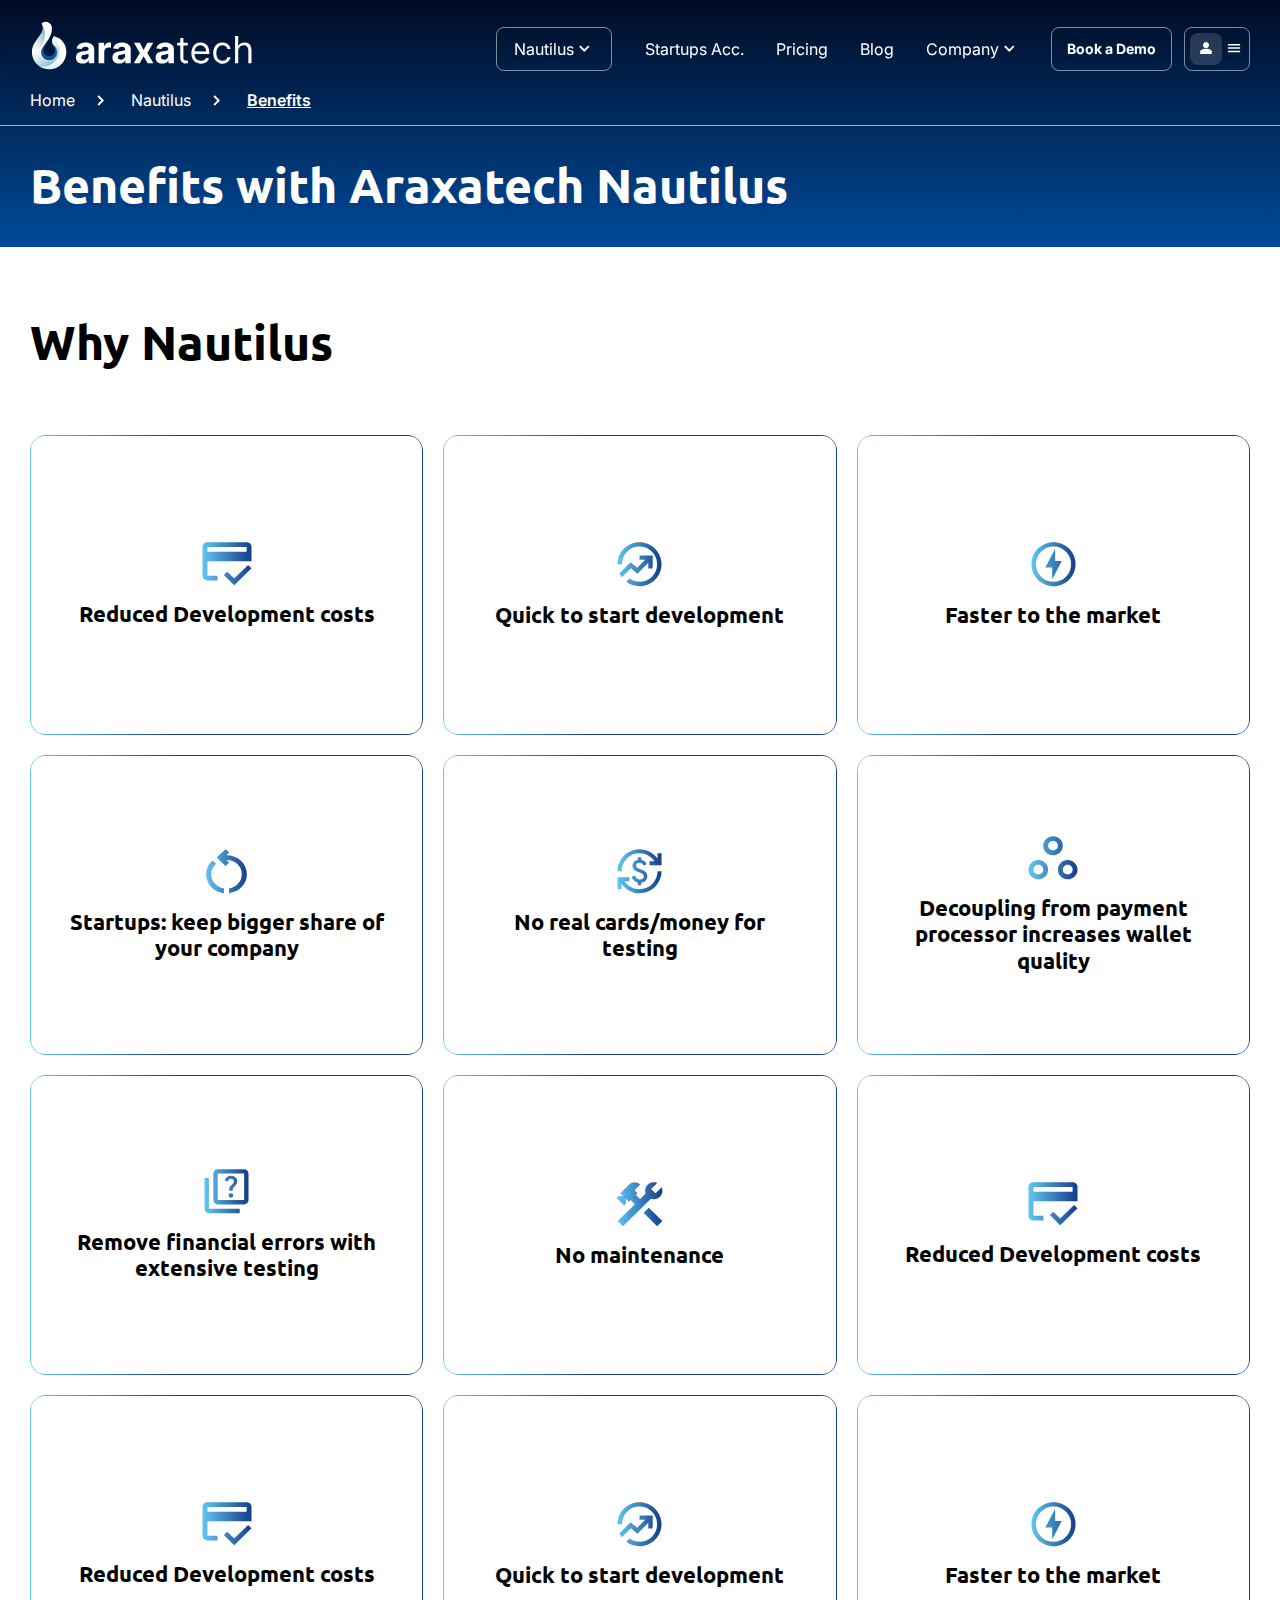
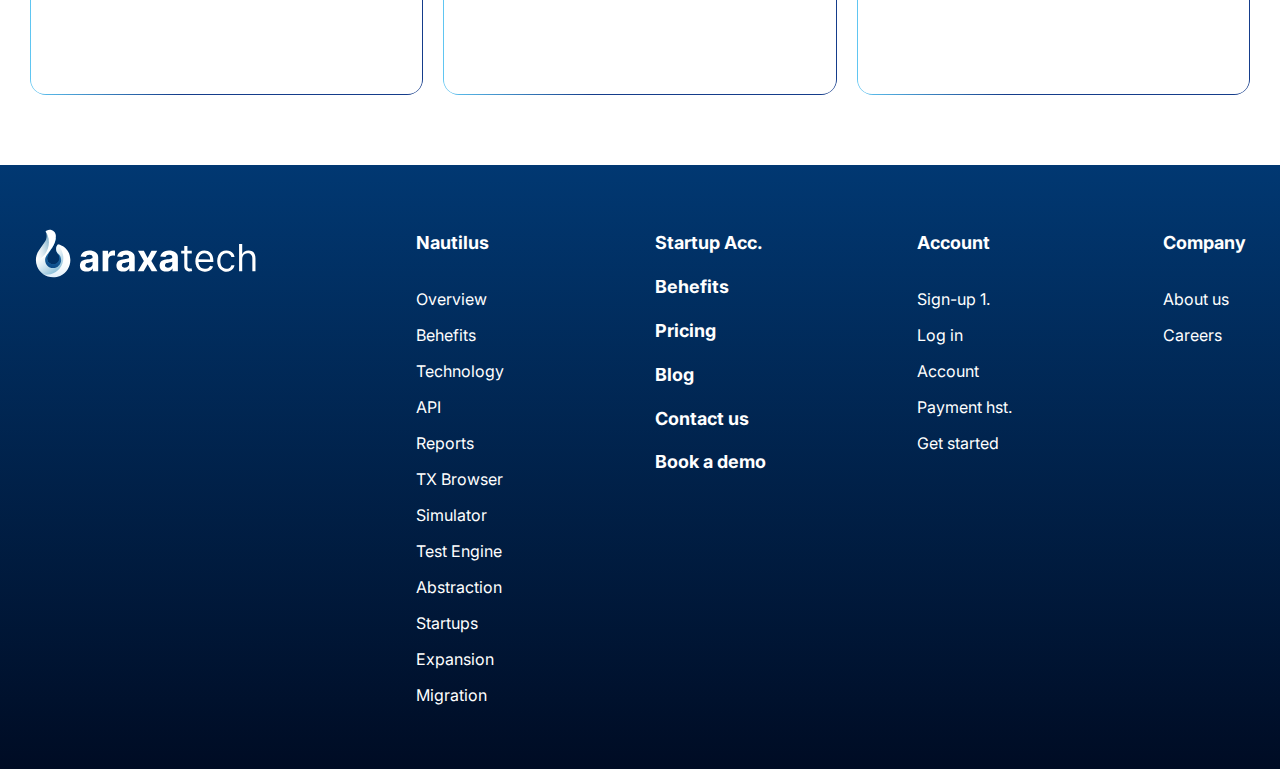
==== commit c9cdc435: "update v3.1" ====
--- a/benefits.html
+++ b/benefits.html
@@ -8,8 +8,8 @@
 	<!-- <style>body{opacity: 0;}</style> -->
 	<link rel="preconnect" href="https://fonts.googleapis.com">
 	<link rel="preconnect" href="https://fonts.gstatic.com" crossorigin>
-	<link href="https://fonts.googleapis.com/css2?family=Inter:wght@400;700&family=Ubuntu:wght@700&display=swap&_v=20231214190757" rel="stylesheet">
-	<link rel="stylesheet" href="css/style.min.css?_v=20231214190757">
+	<link href="https://fonts.googleapis.com/css2?family=Inter:wght@400;700&family=Ubuntu:wght@700&display=swap&_v=20231215120504" rel="stylesheet">
+	<link rel="stylesheet" href="css/style.min.css?_v=20231215120504">
 	<link rel="shortcut icon" href="favicon.ico">
 	<!-- <meta name="robots" content="noindex, nofollow"> -->
 	<meta name="viewport" content="width=device-width, initial-scale=1.0">
@@ -510,7 +510,7 @@
 			</div>
 		</footer>
 	</div>
-	<script src="js/app.min.js?_v=20231214190757"></script>
+	<script src="js/app.min.js?_v=20231215120504"></script>
 </body>
 
 </html>--- a/css/style.min.css
+++ b/css/style.min.css
@@ -1 +1 @@
-@charset "UTF-8";*{padding:0;margin:0;border:0}*,:after,:before{-webkit-box-sizing:border-box;box-sizing:border-box}body,html{height:100%;min-width:320px}body{color:#fff;line-height:1;font-family:Inter,sans-serif;font-size:1rem;-ms-text-size-adjust:100%;-moz-text-size-adjust:100%;-webkit-text-size-adjust:100%;-webkit-font-smoothing:antialiased;-moz-osx-font-smoothing:grayscale}button,input,textarea{font-family:Inter,sans-serif;font-size:inherit;line-height:inherit}button{cursor:pointer;color:inherit;background-color:transparent}a{color:inherit;text-decoration:none}ul li{list-style:none}img{vertical-align:top}h1,h2,h3,h4,h5,h6{font-weight:inherit;font-size:inherit}body{background:#000c24}.lock body{overflow:hidden;-ms-touch-action:none;touch-action:none;-ms-scroll-chaining:none;overscroll-behavior:none}.wrapper{min-height:100%;display:-webkit-box;display:-ms-flexbox;display:flex;-webkit-box-orient:vertical;-webkit-box-direction:normal;-ms-flex-direction:column;flex-direction:column}@supports (overflow:clip){.wrapper{overflow:clip}}.wrapper>main{-webkit-box-flex:1;-ms-flex:1 1 auto;flex:1 1 auto}.wrapper>*{min-width:0}[class*=__container]{max-width:79.375rem;margin:0 auto;padding:0 1.5625rem}.signup-checkbox{position:relative}.signup-checkbox:not(:last-child){margin-bottom:1.75rem}.signup-checkbox__input{position:absolute;width:0;height:0;opacity:0}.signup-checkbox__input:checked+.signup-checkbox__label:before{background:#013771 url(../img/icon/check.svg) center/16px no-repeat;border:.0625rem solid #013771}.signup-checkbox__input:disabled+.signup-checkbox__label:before{border:.0625rem solid #f4f3fe;background:#f4f3fe url(../img/icon/check-dis.svg) center/16px no-repeat}.signup-checkbox__label{cursor:pointer;display:-webkit-inline-box;display:-ms-inline-flexbox;display:inline-flex;position:relative;gap:.625rem}.signup-checkbox__label:before{content:"";-ms-flex-item-align:start;align-self:flex-start;-webkit-box-flex:0;-ms-flex:0 0 24px;flex:0 0 24px;width:24px;height:24px;border-radius:.25rem;border:.0625rem solid #bdbcdb;-webkit-transition:all .3s;transition:all .3s;background:0 0}._form-error .signup-checkbox__label:before{border:.0625rem solid #f93232}.signup-checkbox__text{-ms-flex-item-align:center;-ms-grid-row-align:center;align-self:center;color:#212121}.select{min-width:0;position:relative}.select__body{position:relative}.select__title{color:#0a0a0a;text-align:left;border-radius:.5rem;border:.0625rem solid #c2c2c2;background:#fff;cursor:pointer;width:100%}._select-focus .select__title{border:.0625rem solid #0a0a0a}.select__value{display:-webkit-box;display:-ms-flexbox;display:flex;min-width:0;-webkit-box-align:center;-ms-flex-align:center;align-items:center;height:3.5rem;padding:0 1.25rem;gap:.625rem;font-size:1.1875rem}.select__value>*{-webkit-box-flex:1;-ms-flex:1 1 auto;flex:1 1 auto}.select__value:after{content:"";-ms-flex-item-align:center;-ms-grid-row-align:center;align-self:center;-webkit-box-flex:0;-ms-flex:0 0 10px;flex:0 0 10px;width:.625rem;height:.625rem;top:50%;-webkit-transition:all .3s ease 0s;transition:all .3s ease 0s;display:-webkit-box;display:-ms-flexbox;display:flex;-webkit-box-pack:center;-ms-flex-pack:center;justify-content:center;-webkit-box-align:center;-ms-flex-align:center;align-items:center;background:url(../img/icon/arrow-select.svg) center/10px no-repeat;-webkit-transform:rotate(-180deg);-ms-transform:rotate(-180deg);transform:rotate(-180deg)}._select-open .select__value:after{-webkit-transform:rotate(0);-ms-transform:rotate(0);transform:rotate(0)}.select__value._select-pseudo-label::before{content:attr(data-pseudo-label);opacity:.5}.select__content{-webkit-box-flex:1;-ms-flex:1 1 auto;flex:1 1 auto;overflow:hidden;text-overflow:ellipsis;white-space:nowrap}.select__text{-webkit-box-flex:1;-ms-flex:1 1 auto;flex:1 1 auto;overflow:hidden;text-overflow:ellipsis;white-space:nowrap}.select__input{width:100%;background-color:transparent;height:100%}.select__options{color:#000;position:static;border-radius:0 0 .5rem .5rem;min-width:100%;background-color:#fff;-webkit-box-shadow:0 4px 8px 0 rgba(1,55,113,.16);box-shadow:0 4px 8px 0 rgba(1,55,113,.16)}.select__scroll{overflow-y:auto;overflow-x:hidden;max-height:15rem!important;scrollbar-width:thin;scrollbar-color:#e0e0f0 transparent}.select__scroll::-webkit-scrollbar{width:5px}.select__scroll::-webkit-scrollbar-thumb{background-color:#e0e0f0;border-radius:.25rem}.select__option{width:100%;text-align:left;cursor:pointer;padding:.75rem 1rem;font-size:1rem;color:inherit;min-height:3rem}.select__option._select-selected{background-color:#eee}.select__row{display:-webkit-inline-box;display:-ms-inline-flexbox;display:inline-flex;-webkit-box-align:center;-ms-flex-align:center;align-items:center}._select-tag{cursor:pointer}[data-fullscreen]{min-height:100vh}.touch [data-fullscreen]{min-height:calc(var(--vh,1vh) * 100)}.fp-init body{overflow:hidden;-ms-touch-action:none;touch-action:none;-ms-scroll-chaining:none;overscroll-behavior:none}[data-fp]{min-height:100vh}.touch [data-fp]{min-height:calc(var(--vh,1vh) * 100)}.fp-init [data-fp]{z-index:1;-ms-touch-action:none;touch-action:none;position:relative;overflow:hidden}.fp-switching [data-fp-section]{-ms-touch-action:none;touch-action:none}.fp-init [data-fp-section]{position:absolute;top:0;left:0;right:0;bottom:0;width:100%;height:100%;overflow:auto}.fp-init .cards-mode [data-fp-section],.fp-init .slider-mode [data-fp-section]{-webkit-transition:-webkit-transform .7s cubic-bezier(.55,.085,0,.99) 0s;transition:-webkit-transform .7s cubic-bezier(.55,.085,0,.99) 0s;transition:transform .7s cubic-bezier(.55,.085,0,.99) 0s;transition:transform .7s cubic-bezier(.55,.085,0,.99) 0s,-webkit-transform .7s cubic-bezier(.55,.085,0,.99) 0s}.fp-init .fade-mode [data-fp-section]{-webkit-transition:opacity .5s ease-in-out 0s,visibility .5s ease-in-out 0s;transition:opacity .5s ease-in-out 0s,visibility .5s ease-in-out 0s}.fp-bullets{position:fixed;top:50%;-webkit-transform:translate(0,-50%);-ms-transform:translate(0,-50%);transform:translate(0,-50%);right:1.25rem;max-height:100%;display:-webkit-box;display:-ms-flexbox;display:flex;-webkit-box-orient:vertical;-webkit-box-direction:normal;-ms-flex-direction:column;flex-direction:column;-ms-flex-wrap:wrap;flex-wrap:wrap;-webkit-box-align:center;-ms-flex-align:center;align-items:center;-webkit-box-pack:center;-ms-flex-pack:center;justify-content:center;z-index:2;gap:.625rem;padding:.3125rem 0}.fp-bullets .fp-bullet{cursor:pointer;width:.9375rem;height:.9375rem;-webkit-box-flex:0;-ms-flex:0 0 .9375rem;flex:0 0 .9375rem;border-radius:.625rem;background-color:rgba(0,12,36,.5);border:.0625rem solid rgba(255,255,255,.5);opacity:.6;-webkit-transition:opacity .4s ease-in-out 0s,background-color .4s ease-in-out 0s,-webkit-transform .4s ease-in-out 0s,-webkit-box-shadow .4s ease-in-out 0s;transition:opacity .4s ease-in-out 0s,background-color .4s ease-in-out 0s,-webkit-transform .4s ease-in-out 0s,-webkit-box-shadow .4s ease-in-out 0s;transition:transform .4s ease-in-out 0s,opacity .4s ease-in-out 0s,background-color .4s ease-in-out 0s,box-shadow .4s ease-in-out 0s;transition:transform .4s ease-in-out 0s,opacity .4s ease-in-out 0s,background-color .4s ease-in-out 0s,box-shadow .4s ease-in-out 0s,-webkit-transform .4s ease-in-out 0s,-webkit-box-shadow .4s ease-in-out 0s}.fp-bullets .fp-bullet-active{opacity:1;background-color:#184390}[class*=-ibg]{position:relative}[class*=-ibg] img{position:absolute;width:100%;height:100%;top:0;left:0;-o-object-fit:cover;object-fit:cover}[class*=-ibg--contain] img{-o-object-fit:contain;object-fit:contain}.breadcrumbs{color:#fff;font-weight:400;line-height:1.25}.breadcrumbs__link{display:-webkit-inline-box;display:-ms-inline-flexbox;display:inline-flex;-webkit-box-align:center;-ms-flex-align:center;align-items:center;-webkit-transition:all .3s;transition:all .3s}.breadcrumbs__link:not(:last-child)::after{content:url(../img/icon/arrow-crumbs.svg);width:1.25rem;height:1.25rem;display:inline-block}.breadcrumbs__current{font-weight:600;text-decoration:underline}.btn{display:-webkit-box;display:-ms-flexbox;display:flex;-webkit-box-align:center;-ms-flex-align:center;align-items:center;gap:.625rem;border-radius:.5rem;color:#fff;font-size:.875rem;font-weight:700;line-height:1;text-transform:capitalize;padding:.75rem .5rem .75rem 1rem;border:1px solid #60c6f2;position:relative;-webkit-transition:background .3s,-webkit-box-shadow .3s;transition:background .3s,-webkit-box-shadow .3s;transition:box-shadow .3s,background .3s;transition:box-shadow .3s,background .3s,-webkit-box-shadow .3s}.btn span{position:relative;z-index:2}.btn::after{content:"";width:1.25rem;height:1.25rem;background:url(../img/icon/arrow-right.svg) center/cover no-repeat;position:relative;z-index:2}.btn:active{background:#184390;-webkit-box-shadow:none;box-shadow:none}.btn:active::before{background:#184390}.swiper-button-next,.swiper-button-prev{pointer-events:all;width:2rem;height:2rem;border-radius:50%;background:rgba(255,255,255,.5);-webkit-box-shadow:0 4px 11px 0 rgba(0,0,0,.11);box-shadow:0 4px 11px 0 rgba(0,0,0,.11);-webkit-backdrop-filter:blur(6px);backdrop-filter:blur(6px)}.header{position:fixed;top:16px;left:0;background:0 0;width:100%;z-index:20;padding:.3125rem 0;-webkit-transition:all .3s;transition:all .3s}@supports ((-webkit-backdrop-filter:blur(5px)) or (backdrop-filter:blur(5px))){.header{-webkit-backdrop-filter:blur(5px);backdrop-filter:blur(5px)}}.header.header-fullpage{top:0;background:#004a9a}@supports ((-webkit-backdrop-filter:blur(5px)) or (backdrop-filter:blur(5px))){.header.header-fullpage{-webkit-backdrop-filter:blur(5px);backdrop-filter:blur(5px);background:rgba(0,74,154,.3)}}.fp-init.fp-section-0 .header{top:16px;background:0 0}.header._header-scroll{top:0;background:#004a9a}@supports ((-webkit-backdrop-filter:blur(5px)) or (backdrop-filter:blur(5px))){.header._header-scroll{-webkit-backdrop-filter:blur(5px);backdrop-filter:blur(5px);background:rgba(0,74,154,.7)}}.header__body{display:-webkit-box;display:-ms-flexbox;display:flex;-webkit-box-align:center;-ms-flex-align:center;align-items:center;-webkit-box-pack:justify;-ms-flex-pack:justify;justify-content:space-between;gap:1.25rem}.header__logo{max-width:14.0625rem}.header__logo img{width:100%;height:auto;-o-object-fit:cover;object-fit:cover}.menu__body{position:relative}.menu__list{display:-webkit-box;display:-ms-flexbox;display:flex;-webkit-box-align:center;-ms-flex-align:center;align-items:center}.menu__item{position:relative}.menu__link{-webkit-transition:color .3s;transition:color .3s;white-space:nowrap}.menu__btn-arrow{display:-webkit-box;display:-ms-flexbox;display:flex;-webkit-box-align:center;-ms-flex-align:center;align-items:center}.menu__btn-arrow::after{content:"";-webkit-box-flex:0;-ms-flex:0 0 1.25rem;flex:0 0 1.25rem;width:1.25rem;height:1.25rem;background:url(../img/icon/arrow-right.svg) center/cover no-repeat;-webkit-transform:rotate(90deg);-ms-transform:rotate(90deg);transform:rotate(90deg);-webkit-transition:-webkit-transform .3s;transition:-webkit-transform .3s;transition:transform .3s;transition:transform .3s,-webkit-transform .3s}.submenu-open .menu__btn-arrow::after{-webkit-transform:rotate(-90deg);-ms-transform:rotate(-90deg);transform:rotate(-90deg)}.menu__link-demo{display:block;max-width:-webkit-fit-content;max-width:-moz-fit-content;max-width:fit-content;border-radius:.5rem;border:1px solid rgba(255,255,255,.5);padding:.78125rem .9375rem;font-size:.875rem;font-weight:700;line-height:normal;-webkit-transition:all .3s;transition:all .3s;white-space:nowrap}.menu__link-demo:not(:last-child){margin-right:.75rem}.menu__link-demo:active{background:rgba(255,255,255,.4)}.bigmenu__button{display:-webkit-box;display:-ms-flexbox;display:flex;-webkit-box-align:center;-ms-flex-align:center;align-items:center;padding:.6875rem 1.0625rem;border-radius:.5rem;border:1px solid rgba(255,255,255,.5);-webkit-transition:all .3s;transition:all .3s}.bigmenu__button::after{content:"";-webkit-box-flex:0;-ms-flex:0 0 1.25rem;flex:0 0 1.25rem;width:1.25rem;height:1.25rem;background:url(../img/icon/arrow-right.svg) center/cover no-repeat;-webkit-transform:rotate(90deg);-ms-transform:rotate(90deg);transform:rotate(90deg);-webkit-transition:-webkit-transform .3s;transition:-webkit-transform .3s;transition:transform .3s;transition:transform .3s,-webkit-transform .3s}.bigmenu-open .bigmenu__button{background:rgba(255,255,255,.4)}.bigmenu-open .bigmenu__button::after{-webkit-transform:rotate(-90deg);-ms-transform:rotate(-90deg);transform:rotate(-90deg)}.bigmenu__dropdown{position:absolute;left:0;top:calc(100% + 20px);background-color:#fff;border-radius:0 1rem 1rem 1rem;color:#212121;display:-ms-grid;display:grid;-ms-grid-columns:(1fr)[3];grid-template-columns:repeat(3,1fr);width:100%;overflow:hidden;-webkit-transform-origin:0 0;-ms-transform-origin:0 0;transform-origin:0 0;-webkit-transform:rotateX(90deg);transform:rotateX(90deg);visibility:hidden;opacity:0;-webkit-transition:all .3s;transition:all .3s}.bigmenu-open .bigmenu__dropdown{-webkit-transform:rotateX(0);transform:rotateX(0);visibility:visible;opacity:1}.bigmenu__item:not(:last-child){border-bottom:1px solid #dfdfdf}.bigmenu__link{display:block;color:#212121;line-height:1.5;padding:.75rem 1rem;-webkit-transition:background .3s,color .3s;transition:background .3s,color .3s}.submenu{min-width:6.375rem;position:absolute;left:0;top:calc(100% + 32px);background-color:#fff;border-radius:0 0 1rem 1rem;color:#212121;width:100%;overflow:hidden;-webkit-transform-origin:0 0;-ms-transform-origin:0 0;transform-origin:0 0;-webkit-transform:rotateX(90deg);transform:rotateX(90deg);visibility:hidden;opacity:0;-webkit-transition:all .3s;transition:all .3s}.submenu-open .submenu{-webkit-transform:rotateX(0);transform:rotateX(0);visibility:visible;opacity:1}.submenu__item:not(:last-child){border-bottom:1px solid #dfdfdf}.submenu__link{display:block;color:#212121;line-height:1.5;padding:.75rem 1rem;-webkit-transition:background .3s,color .3s;transition:background .3s,color .3s}.user-block__btn{display:-webkit-box;display:-ms-flexbox;display:flex;-webkit-box-align:center;-ms-flex-align:center;align-items:center;gap:.25rem;border-radius:.5rem;border:1px solid rgba(255,255,255,.5);padding:.3125rem .4375rem .3125rem .3125rem}.user-block-open .user-block__btn{background:rgba(255,255,255,.4)}.user-block__icon{display:-ms-grid;display:grid;place-content:center;width:2rem;height:2rem;padding:.1875rem;border-radius:.5rem;background:rgba(255,255,255,.15)}.user-block-open .user-block__icon{background:#326198}.user-block__lines{display:-ms-grid;display:grid;place-content:center;width:1rem;height:1rem}.user-block__dropdown{max-width:15.3125rem;position:absolute;right:0;top:calc(100% + 20px);background-color:#fff;border-radius:1rem 0 1rem 1rem;color:#212121;width:100%;overflow:hidden;-webkit-transform-origin:0 0;-ms-transform-origin:0 0;transform-origin:0 0;-webkit-transform:rotateX(90deg);transform:rotateX(90deg);visibility:hidden;opacity:0;-webkit-transition:all .3s;transition:all .3s}.user-block-open .user-block__dropdown{-webkit-transform:rotateX(0);transform:rotateX(0);visibility:visible;opacity:1}.user-block__item:not(:last-child){border-bottom:1px solid #dfdfdf}.user-block__link{display:block;color:#212121;line-height:1.5;padding:.75rem 1rem;-webkit-transition:background .3s,color .3s;transition:background .3s,color .3s}.user-block__link--arrow{display:-webkit-box;display:-ms-flexbox;display:flex;-webkit-box-align:center;-ms-flex-align:center;align-items:center;-webkit-box-pack:justify;-ms-flex-pack:justify;justify-content:space-between;gap:.625rem}.user-block__link--arrow::after{content:"";-webkit-box-flex:0;-ms-flex:0 0 1.25rem;flex:0 0 1.25rem;width:1.25rem;height:1.25rem;background:url(../img/icon/arrow-black.svg) center/7px 11px no-repeat}.icon-menu{display:none}.footer{scrollbar-width:none}.footer::-webkit-scrollbar{width:0}.footer::-moz-scrollbar{width:0;height:0}.footer__bottom{padding:4rem 0;background:-webkit-gradient(linear,left top,left bottom,color-stop(-.05%,#013872),color-stop(99.95%,#000c24));background:linear-gradient(180deg,#013872 -.05%,#000c24 99.95%)}.footer__body{display:-webkit-box;display:-ms-flexbox;display:flex;-webkit-box-pack:justify;-ms-flex-pack:justify;justify-content:space-between;gap:1.875rem}.footer__logo{max-width:14.0625rem}.footer__logo img{max-width:14.0625rem;width:100%;height:auto;-o-object-fit:cover;object-fit:cover}.footer__columns{display:-webkit-box;display:-ms-flexbox;display:flex;padding-right:.25rem}.footer__col-title{font-size:1.125rem;font-weight:700;line-height:1.55}.footer__col-list{display:-ms-grid;display:grid;-ms-flex-line-pack:start;align-content:start;gap:1rem}.footer__col-list:not(:first-child){margin-top:2rem}.footer__col-link{color:#fff;font-size:1rem;font-weight:400;line-height:1.25;-webkit-transition:color .3s;transition:color .3s}.footer__links{display:-ms-grid;display:grid;-ms-flex-line-pack:start;align-content:start;gap:1rem}.footer__links:not(:first-child){margin-top:1rem}.footer__link{font-size:1.125rem;font-weight:700;line-height:1.55;-webkit-transition:color .3s;transition:color .3s}.want{padding:7.5rem 0}.want__body{display:-ms-grid;display:grid;-ms-grid-columns:(1fr)[3];grid-template-columns:repeat(3,1fr);-webkit-box-align:center;-ms-flex-align:center;align-items:center;gap:2rem}.want__item{display:-ms-grid;display:grid;gap:1.4375rem;padding:1.5rem 1.5rem 1.5rem 2rem;border-radius:1rem;background:#09245a}.want__item-title{color:#fff;font-weight:700;line-height:normal;text-transform:capitalize}.want__item-link{-webkit-box-pack:justify;-ms-flex-pack:justify;justify-content:space-between}.promo{background:-webkit-gradient(linear,left bottom,left top,color-stop(.06%,#004a9a),to(#000c24));background:linear-gradient(0deg,#004a9a .06%,#000c24 100%);padding-top:6.25rem;padding-bottom:6.25rem;display:-ms-grid;display:grid;scrollbar-width:none}.promo::-webkit-scrollbar{width:0}.promo::-moz-scrollbar{width:0;height:0}.promo__container{width:100%;height:100%}.promo__body{height:100%;display:-ms-grid;display:grid;-ms-grid-columns:33.75rem 35.1875rem;grid-template-columns:33.75rem 35.1875rem;-webkit-box-pack:justify;-ms-flex-pack:justify;justify-content:space-between;gap:1.875rem}.promo__content{margin-top:auto;-ms-flex-item-align:end;-ms-grid-row-align:end;align-self:end;max-width:33.75rem}.promo__title{font-family:Ubuntu,sans-serif;font-size:3rem;font-weight:700;line-height:normal}.promo__title:not(:last-child){margin-bottom:1.0625rem}.promo__text{max-width:28.75rem;font-size:1.1875rem;line-height:1.47;text-transform:capitalize}.promo__text:not(:last-child){margin-bottom:2.1875rem}.promo__list{display:-ms-grid;display:grid;gap:1rem}.promo__list:not(:last-child){margin-bottom:2.5rem}.promo__link{max-width:-webkit-fit-content;max-width:-moz-fit-content;max-width:fit-content;display:-ms-grid;display:grid;-ms-grid-columns:auto 1.25rem;grid-template-columns:auto 1.25rem;-webkit-box-align:center;-ms-flex-align:center;align-items:center;-webkit-box-pack:start;-ms-flex-pack:start;justify-content:start;gap:.5625rem;font-weight:700;line-height:1.5;-webkit-transition:color .3s;transition:color .3s}.promo__link::after{content:"";width:1.25rem;height:1.25rem;background:url(../img/icon/arrow-right.svg) center/cover no-repeat}.promo__btn{display:block;max-width:-webkit-fit-content;max-width:-moz-fit-content;max-width:fit-content;padding:.875rem 1rem;border-radius:.5rem;background:#fff;color:#000;font-size:.875rem;font-weight:700;text-transform:capitalize;-webkit-transition:all .3s;transition:all .3s}.promo__btn:active{background:#184390;color:#fff}.promo__images{margin-top:auto;-ms-flex-item-align:end;-ms-grid-row-align:end;align-self:end;position:relative;padding-bottom:1.625rem;padding-top:2.5rem}.promo__img-big{display:block;border-radius:1rem;width:100%;height:auto;-o-object-fit:cover;object-fit:cover;-webkit-box-shadow:0 11px 35px 5px rgba(0,0,0,.11);box-shadow:0 11px 35px 5px rgba(0,0,0,.11)}.promo__img-mini{border-radius:.5rem;position:absolute;top:0;right:0;display:block;width:100%;height:auto;-o-object-fit:cover;object-fit:cover;-webkit-box-shadow:0 11px 35px 5px rgba(0,0,0,.11);box-shadow:0 11px 35px 5px rgba(0,0,0,.11);z-index:2}.information{padding-top:5.875rem;padding-bottom:8.125rem;position:relative;overflow:hidden;display:-ms-grid;display:grid;scrollbar-width:none}.information::-webkit-scrollbar{width:0}.information::-moz-scrollbar{width:0;height:0}.information::before{content:"";position:absolute;width:50.3125rem;height:50.3125rem;border-radius:50%;opacity:.45;background:radial-gradient(50% 50% at 50% 50%,rgba(95,197,241,.23) 0,rgba(0,12,36,.23) 94.27%);-webkit-filter:blur(10px);filter:blur(10px)}.no-webp .information__container{background-image:url(../img/ellipse-decor.png)}.information__container{width:100%;height:100%;background-position:top 50% right 0;background-repeat:no-repeat;background-size:630px}.information-tabs{display:-ms-grid;display:grid;gap:1.875rem;height:100%;position:relative;z-index:2}.information-tabs__navigation{-ms-flex-item-align:start;-ms-grid-row-align:start;align-self:start;display:-webkit-box;display:-ms-flexbox;display:flex;max-width:-webkit-fit-content;max-width:-moz-fit-content;max-width:fit-content;border-bottom:1px solid rgba(255,255,255,.5);margin:0 auto}.information-tabs__title{color:rgba(255,255,255,.5);font-size:1.1875rem;font-weight:700;line-height:normal;text-transform:capitalize;padding:.65625rem 1.75rem;position:relative;-webkit-transition:color .3s;transition:color .3s}.information-tabs__title::before{content:"";width:0;height:.0625rem;background-color:#fff;position:absolute;left:0;bottom:-.0625rem;-webkit-transition:width .3s;transition:width .3s}.information-tabs__title._tab-active{color:#fff}.information-tabs__title._tab-active::before{width:100%}.information-tabs__content{-ms-flex-item-align:end;-ms-grid-row-align:end;align-self:end}.information-tabs__body{margin-top:auto}.information-tabs__inner{display:-webkit-box;display:-ms-flexbox;display:flex;-webkit-box-align:center;-ms-flex-align:center;align-items:center;-webkit-box-pack:justify;-ms-flex-pack:justify;justify-content:space-between;gap:1.875rem}.information-tabs__info-title{font-family:Ubuntu,sans-serif;font-size:2rem;font-weight:700;line-height:normal}.information-tabs__info-title:not(:last-child){margin-bottom:2.25rem}.information-tabs__table{max-width:28.75rem;border-radius:1rem;border:1px solid rgba(255,252,252,.32);padding:1rem 0}.information-tabs__table:not(:last-child){margin-bottom:2.75rem}.information-tabs__table-item{padding:1rem 1.5rem}.information-tabs__table-item:not(:last-child){border-bottom:1px solid rgba(231,231,231,.32)}.information-tabs__table-item:nth-child(1){padding-top:.9375rem;padding-bottom:1.5rem}.information-tabs__table-item:nth-child(2){padding-top:1.5625rem;padding-bottom:1.75rem}.information-tabs__table-item:nth-child(2) .information-tabs__table-title:not(:last-child){margin-bottom:.625rem}.information-tabs__table-item:nth-child(3){padding-top:1.5rem}.information-tabs__table-title{font-size:1.125rem;font-weight:700;line-height:normal}.information-tabs__table-title:not(:last-child){margin-bottom:.25rem}.information-tabs__table-text{color:#c5c5c5;line-height:1.25}.information-tabs__link{max-width:-webkit-fit-content;max-width:-moz-fit-content;max-width:fit-content}.information-tabs__img img{width:100%;height:auto;-o-object-fit:cover;object-fit:cover}.no-webp .helps{background:url(../img/helps/bg-1.jpg) center/contain no-repeat}.helps{padding-top:6.875rem;padding-bottom:6.875rem;display:-ms-grid;display:grid;scrollbar-width:none}.helps::-webkit-scrollbar{width:0}.helps::-moz-scrollbar{width:0;height:0}.helps:not(:last-child){border-bottom:5px solid #000c24}.helps__container{width:100%;height:100%}.helps__body{height:100%;display:-ms-grid;display:grid;-ms-flex-line-pack:end;align-content:end}.helps__body--right{-webkit-box-pack:end;-ms-flex-pack:end;justify-content:end;margin-left:auto}.helps__subtitle{margin-top:auto;font-size:1.125rem;font-weight:700;line-height:normal;text-transform:uppercase}.helps__subtitle:not(:last-child){margin-bottom:.5rem}.helps__title{font-family:Ubuntu,sans-serif;font-size:2rem;font-weight:700;line-height:normal;text-transform:capitalize}.helps__title:not(:last-child){margin-bottom:2.75rem}.helps__link{max-width:-webkit-fit-content;max-width:-moz-fit-content;max-width:fit-content;display:-webkit-box;display:-ms-flexbox;display:flex;-webkit-box-align:center;-ms-flex-align:center;align-items:center;gap:.625rem;border-radius:.5rem;color:#fff;font-size:.875rem;font-weight:700;line-height:normal;text-transform:capitalize;padding:.75rem .5rem .75rem 1rem;background:0 0;border:1px solid #60c6f2;-webkit-transition:all .3s;transition:all .3s}.helps__link::after{content:"";width:1.25rem;height:1.25rem;background:url(../img/icon/arrow-right.svg) center/cover no-repeat;position:relative;z-index:2}.helps__link:active{background:#184390;border:1px solid #184390;-webkit-box-shadow:none;box-shadow:none}.table-helps{width:28.75rem;border-radius:1rem;border:1px solid rgba(255,252,252,.32);background:rgba(96,198,242,.25);-webkit-backdrop-filter:blur(6px);backdrop-filter:blur(6px)}.table-helps:not(:last-child){margin-bottom:2.6875rem}.table-helps__item{padding:1.5rem}.table-helps__item:first-child{padding-top:2rem}.table-helps__item:last-child{padding-bottom:2rem}.table-helps__item:not(:last-child){border-bottom:1px solid rgba(231,231,231,.32)}.table-helps__title{font-size:1.125rem;font-weight:700;line-height:normal}.table-helps__title:not(:last-child){margin-bottom:.1875rem}.table-helps__text{color:#c5c5c5;font-size:1rem;font-weight:400;line-height:1.25}.innerpage__top{background:-webkit-gradient(linear,left bottom,left top,color-stop(.06%,#004a9a),to(#000c24));background:linear-gradient(0deg,#004a9a .06%,#000c24 100%);display:-ms-grid;display:grid;-ms-flex-line-pack:start;align-content:start}.innerpage__head{padding-bottom:.9375rem;border-bottom:1px solid #60c6f2}.innerpage__container{width:100%}.innerpage__title{font-family:Ubuntu,sans-serif;font-weight:700;line-height:normal}.innerpage__title:not(:last-child){margin-bottom:.9375rem}.innerpage__text{font-weight:400;line-height:1.4;font-style:italic}.innerpage__inner{background-color:#fff;color:#000}.innerpage__body{display:-ms-grid;display:grid;-ms-grid-columns:19.9375rem 1fr;grid-template-columns:19.9375rem 1fr}.innerpage__content{min-width:0}.aside-block{position:sticky;left:0;top:4.375rem;-ms-flex-item-align:start;-ms-grid-row-align:start;align-self:start;border-radius:1rem;padding:1rem;background:#fff;-webkit-box-shadow:0 4px 10px 0 rgba(0,0,0,.05);box-shadow:0 4px 10px 0 rgba(0,0,0,.05)}.aside-block__link{display:-webkit-box;display:-ms-flexbox;display:flex;-webkit-box-align:center;-ms-flex-align:center;align-items:center;-webkit-box-pack:justify;-ms-flex-pack:justify;justify-content:space-between;color:#000;line-height:1;padding:.75rem .375rem .75rem .9375rem;min-height:2.75rem;border-radius:.5rem;border:1px solid transparent;-webkit-transition:all .3s;transition:all .3s}.aside-block__link::after{content:"";width:1.25rem;height:1.25rem;background:url(../img/icon/arrow-right.svg) center no-repeat}.aside-block__link.active{font-size:.9375rem;font-weight:600;border:1px solid #60c6f2}.aside-block__link.active::after{background:url(../img/icon/arrow-black.svg) center no-repeat}.api-section{border-bottom:1px solid rgba(21,61,139,.38)}.api-section:last-child{border-bottom:none}.api-section--img{padding-top:0}.api-section__big-img{display:block;position:relative}.api-section__big-img img{border-radius:1rem;width:100%;height:auto;-o-object-fit:cover;object-fit:cover}.api-section__big-img::before{content:"";position:absolute;top:50%;left:50%;width:3rem;height:3rem;background:url(../img/icon/plus.svg) center no-repeat;border-radius:50%;-webkit-box-shadow:0 4px 11px 0 rgba(0,0,0,.11);box-shadow:0 4px 11px 0 rgba(0,0,0,.11);-webkit-backdrop-filter:blur(6px);backdrop-filter:blur(6px);z-index:3;-webkit-transition:-webkit-transform .2s;transition:-webkit-transform .2s;transition:transform .2s;transition:transform .2s,-webkit-transform .2s;-webkit-transform:translate(-50%,-50%) scale(0);-ms-transform:translate(-50%,-50%) scale(0);transform:translate(-50%,-50%) scale(0)}.api-section__big-img::after{content:"";position:absolute;top:0;left:0;width:100%;height:100%;border-radius:16px;z-index:2;background:-webkit-gradient(linear,left top,left bottom,from(rgba(9,36,90,.35)),to(rgba(0,59,123,.35)));background:linear-gradient(180deg,rgba(9,36,90,.35) 0,rgba(0,59,123,.35) 100%);-webkit-transition:-webkit-transform .3s;transition:-webkit-transform .3s;transition:transform .3s;transition:transform .3s,-webkit-transform .3s;-webkit-transform:scale(0);-ms-transform:scale(0);transform:scale(0)}.api-section__inner{color:#000;font-weight:400;line-height:1.37}.api-section__inner h2{font-family:Ubuntu,sans-serif;font-weight:700;line-height:normal;margin-bottom:.625rem}.api-section__inner h4{font-weight:700;line-height:1.4}.api-section__inner h4~p{margin-top:.5rem}.api-section__inner h5{color:#000;font-weight:600;line-height:1.4}.api-section__inner h5:not(:last-child){margin-bottom:.625rem}.api-section__inner ul{padding-left:1.25rem}.api-section__inner ul:not(:last-child){margin-bottom:1.5625rem}.api-section__inner ul li{list-style:disc}.api-section__inner ul li:not(:last-child){margin-bottom:.625rem}.api-section__inner code{display:block;word-break:break-all;border-radius:1rem;border:1px solid #cfcfcf;-webkit-box-shadow:0 4px 10px 0 rgba(0,0,0,.03);box-shadow:0 4px 10px 0 rgba(0,0,0,.03)}.api-section__inner code ul{padding-left:0}.api-section__inner code ul li{list-style:none;font-size:14px;line-height:1.1}.api-section__inner p:not(:last-child){margin-bottom:1.5625rem}.api-section__inner img{border-radius:1rem;width:100%;height:auto;-o-object-fit:cover;object-fit:cover}.api-section__slider-block{position:relative}.api-section__slider{border-radius:1rem;min-width:0}.api-section__slide{position:relative;padding-bottom:23.6%;border-radius:1rem;overflow:hidden;display:block;position:relative}.api-section__slide img{border-radius:1rem;position:absolute;width:100%;height:100%;top:0;left:0;-o-object-fit:cover;object-fit:cover}.api-section__slide::before{content:"";position:absolute;top:50%;left:50%;width:3rem;height:3rem;background:url(../img/icon/plus.svg) center no-repeat;border-radius:50%;-webkit-box-shadow:0 4px 11px 0 rgba(0,0,0,.11);box-shadow:0 4px 11px 0 rgba(0,0,0,.11);-webkit-backdrop-filter:blur(6px);backdrop-filter:blur(6px);z-index:3;-webkit-transition:-webkit-transform .2s;transition:-webkit-transform .2s;transition:transform .2s;transition:transform .2s,-webkit-transform .2s;-webkit-transform:translate(-50%,-50%) scale(0);-ms-transform:translate(-50%,-50%) scale(0);transform:translate(-50%,-50%) scale(0)}.api-section__slide::after{content:"";position:absolute;top:0;left:0;width:100%;height:100%;border-radius:16px;z-index:2;background:-webkit-gradient(linear,left top,left bottom,from(rgba(9,36,90,.35)),to(rgba(0,59,123,.35)));background:linear-gradient(180deg,rgba(9,36,90,.35) 0,rgba(0,59,123,.35) 100%);-webkit-transition:-webkit-transform .3s;transition:-webkit-transform .3s;transition:transform .3s;transition:transform .3s,-webkit-transform .3s;-webkit-transform:scale(0);-ms-transform:scale(0);transform:scale(0)}.api-section__novigation{position:absolute;left:1rem;top:50%;-webkit-transform:translate(0,-50%);-ms-transform:translate(0,-50%);transform:translate(0,-50%);width:calc(100% - 2rem);display:-webkit-box;display:-ms-flexbox;display:flex;-webkit-box-align:center;-ms-flex-align:center;align-items:center;-webkit-box-pack:justify;-ms-flex-pack:justify;justify-content:space-between;gap:.625rem;z-index:5;pointer-events:none}.api-section__row{display:-webkit-box;display:-ms-flexbox;display:flex;gap:1.875rem}.api-section__row picture{display:block;max-width:20.0625rem;width:100%}.api-section__row img{display:block;max-width:20.0625rem;width:100%}.api-section__row p{width:100%}.api-section__table{border-radius:1rem;background:#f7f7f7;width:100%;color:#666;line-height:2}.api-section__table th{text-align:left}.api-section__table tr{display:table-row;vertical-align:inherit;border-color:inherit;border-collapse:collapse;text-indent:initial;border-spacing:2px}.api-section__table tr td{display:table-cell;vertical-align:top}.api-section__table tr:not(:last-child) td{border-bottom:1px solid #abacaf}.benefits{background-color:#fff}.benefits__title{color:#000;font-weight:700;font-family:Ubuntu,sans-serif}.benefits__items{display:-ms-grid;display:grid;grid-template-columns:repeat(auto-fill,minmax(18.4375rem,1fr));gap:1.25rem}.item-benefits{display:-ms-grid;display:grid;place-content:center;color:#000;border-radius:1rem;border:.0625rem solid #60c6f2;min-height:18.75rem;overflow:hidden;position:relative;cursor:pointer}.item-benefits:hover .item-benefits__text{opacity:1;visibility:visible;pointer-events:all}.item-benefits__info{display:-webkit-box;display:-ms-flexbox;display:flex;-webkit-box-orient:vertical;-webkit-box-direction:normal;-ms-flex-direction:column;flex-direction:column;gap:.9375rem;-webkit-box-align:center;-ms-flex-align:center;align-items:center;text-align:center}.item-benefits__img{max-width:3.125rem}.features__items .item-benefits__img{max-width:2.375rem}.item-benefits__img img{width:100%;height:auto;-o-object-fit:cover;object-fit:cover}.item-benefits__title{font-family:Ubuntu,sans-serif;font-weight:700;line-height:1.2}.item-benefits__text{background-color:#fff;height:100%;width:100%;position:absolute;opacity:0;visibility:hidden;pointer-events:none;display:-ms-grid;display:grid;place-items:center;overflow:auto;-webkit-transition:all .3s;transition:all .3s;scrollbar-width:thin;scrollbar-color:#e0e0f0 transparent}.item-benefits__text::-webkit-scrollbar{width:5px}.item-benefits__text::-webkit-scrollbar-thumb{background-color:#e0e0f0;border-radius:.25rem}.item-benefits__text p{line-height:1.3}.item-benefits__text a{color:#09245a;text-decoration:underline}.features{background-color:#fff}.features__title{color:#000;font-weight:700;font-family:Ubuntu,sans-serif}.features__items{display:-ms-grid;display:grid;-ms-grid-columns:(minmax(14.0625rem,1fr))[4];grid-template-columns:repeat(4,minmax(14.0625rem,1fr));gap:1.25rem}.pricing{background-color:#fff}.pricing__title{color:#000;font-weight:700;font-family:Ubuntu,sans-serif;text-align:center}.pricing__table{border:.0625rem solid #ddd;border-radius:1rem;overflow:auto}.pricing__row{display:-ms-grid;display:grid;-ms-grid-columns:(1fr)[5];grid-template-columns:repeat(5,1fr)}.pricing__row:not(:last-child) .item-pricing{border-bottom:.0625rem solid #ddd}.item-pricing{min-height:4.875rem;display:-ms-grid;display:grid;-webkit-box-align:center;-ms-flex-align:center;align-items:center;color:#000;padding:1.0625rem}.item-pricing:not(:first-child){border-left:.0625rem solid #ddd;place-content:center}.item-pricing__title{font-weight:700;font-family:Ubuntu,sans-serif;line-height:1.2}.item-pricing__text{line-height:1.5}.item-pricing__btn{display:-webkit-box;display:-ms-flexbox;display:flex;-webkit-box-align:center;-ms-flex-align:center;align-items:center;gap:.625rem;border-radius:.5rem;color:#fff;font-size:.875rem;font-weight:700;line-height:1;text-transform:capitalize;padding:.75rem .5rem .75rem 1rem;background:-webkit-gradient(linear,left top,right top,from(#60c6f2),to(#153d8b));background:linear-gradient(90deg,#60c6f2 0,#153d8b 100%);position:relative;white-space:nowrap;-webkit-transition:opacity .3s;transition:opacity .3s}.item-pricing__btn::after{content:"";width:1.25rem;height:1.25rem;background:url(../img/icon/arrow-right.svg) center/cover no-repeat;position:relative;z-index:2}.signup{background-color:#fff}.signup__title{color:#000;font-weight:700;font-family:Ubuntu,sans-serif;text-align:center}.signup__form{margin:0 auto}.signup__block{display:-webkit-box;display:-ms-flexbox;display:flex;-webkit-box-orient:vertical;-webkit-box-direction:normal;-ms-flex-direction:column;flex-direction:column;gap:.3125rem;position:relative}.signup__block:not(:last-child){margin-bottom:1.25rem}.signup__label{color:#0a0a0a}.signup__input{width:100%;height:3.5rem;padding:0 2.8125rem 0 1.25rem;border-radius:.5rem;border:.0625rem solid #c2c2c2;background:#fff;outline:0;color:#0a0a0a;font-size:1.1875rem}._form-focus .signup__input{border:.0625rem solid #0a0a0a}._form-error .signup__input{border:.0625rem solid #ff3b30}.signup__input:disabled{color:#757575;background-color:#ededed;pointer-events:none;border:none}.signup__error{position:absolute;top:2.3125rem;right:1.25rem;opacity:0;-webkit-transition:opacity .3s;transition:opacity .3s}._form-error .signup__error{opacity:1}.signup__textarea{padding:1rem 1.25rem;border-radius:.5rem;border:.0625rem solid #c2c2c2;background:#fff;resize:vertical;min-height:8.4375rem;font-size:1.1875rem;color:#0a0a0a}.signup__btn{display:-webkit-box;display:-ms-flexbox;display:flex;-webkit-box-align:center;-ms-flex-align:center;align-items:center;margin:0 auto;gap:.625rem;border-radius:.5rem;color:#fff;font-size:.875rem;font-weight:700;line-height:1;text-transform:capitalize;padding:.75rem .5rem .75rem 1rem;background:-webkit-gradient(linear,left top,right top,from(#60c6f2),to(#153d8b));background:linear-gradient(90deg,#60c6f2 0,#153d8b 100%);position:relative;white-space:nowrap;-webkit-transition:opacity .3s;transition:opacity .3s}.signup__btn::after{content:"";width:1.25rem;height:1.25rem;background:url(../img/icon/arrow-right.svg) center/cover no-repeat;position:relative;z-index:2}.swiper{overflow:hidden}.swiper-initialized{-ms-touch-action:pan-y;touch-action:pan-y}.swiper-wrapper{width:100%;height:100%;-webkit-box-sizing:content-box;box-sizing:content-box;display:-webkit-box;display:-ms-flexbox;display:flex;position:relative}.swiper-vertical .swiper-wrapper{-webkit-box-orient:vertical;-webkit-box-direction:normal;-ms-flex-direction:column;flex-direction:column}.swiper-autoheight .swiper-wrapper{-webkit-box-align:start;-ms-flex-align:start;align-items:flex-start}.swiper-initialized .swiper-slide{-ms-flex-negative:0;flex-shrink:0}.swiper-android .swiper-slide,.swiper-android .swiper-wrapper{-webkit-transform:translate3d(0,0,0);transform:translate3d(0,0,0)}.swiper-button-lock{display:none!important}@font-face{font-family:lg;src:url([data-uri]) format("woff2"),url([data-uri]) format("woff");font-weight:400;font-style:normal;font-display:block}.lg-icon{font-family:lg!important;speak:never;font-style:normal;font-weight:400;font-variant:normal;text-transform:none;line-height:1;-webkit-font-smoothing:antialiased;-moz-osx-font-smoothing:grayscale}.lg-container{font-family:system-ui,-apple-system,"Segoe UI",Roboto,"Helvetica Neue",Arial,"Noto Sans","Liberation Sans",sans-serif,"Apple Color Emoji","Segoe UI Emoji","Segoe UI Symbol","Noto Color Emoji"}.lg-next,.lg-prev{border-radius:50%;background-color:rgba(255,255,255,.5);-webkit-box-shadow:0 4px 11px 0 rgba(0,0,0,.11);box-shadow:0 4px 11px 0 rgba(0,0,0,.11);-webkit-backdrop-filter:blur(6px);backdrop-filter:blur(6px);color:#09245a;cursor:pointer;display:block;width:42px;height:42px;margin-top:-10px;padding:8px 10px 9px;position:absolute;top:50%;z-index:1080;outline:0;border:none}.lg-next.disabled,.lg-prev.disabled{opacity:0!important;cursor:default}.lg-next:hover:not(.disabled),.lg-prev:hover:not(.disabled){color:#fff;opacity:.7}.lg-single-item .lg-next,.lg-single-item .lg-prev{display:none}.lg-next{right:20px}.lg-next:before{content:url("data:image/svg+xml,<svg width=\"8\" height=\"12\" viewBox=\"0 0 8 12\" fill=\"none\" xmlns=\"http://www.w3.org/2000/svg\"><path d=\"M7.24282 5.99989L2.08341 11.1593L0.757324 9.83322L4.59066 5.99989L0.757324 2.16655L2.08341 0.840469L7.24282 5.99989Z\" fill=\"%2309245A\"/></svg>")}.lg-prev{left:20px}.lg-prev:after{content:url("data:image/svg+xml,<svg width=\"8\" height=\"12\" viewBox=\"0 0 8 12\" fill=\"none\" xmlns=\"http://www.w3.org/2000/svg\"><path d=\"M0.757176 5.99987L5.91659 0.840454L7.24268 2.16654L3.40934 5.99987L7.24268 9.8332L5.91659 11.1593L0.757176 5.99987Z\" fill=\"%2309245A\"/></svg>")}@-webkit-keyframes lg-right-end{0%{left:0}50%{left:-30px}100%{left:0}}@keyframes lg-right-end{0%{left:0}50%{left:-30px}100%{left:0}}@-webkit-keyframes lg-left-end{0%{left:0}50%{left:30px}100%{left:0}}@keyframes lg-left-end{0%{left:0}50%{left:30px}100%{left:0}}.lg-outer.lg-right-end .lg-object{-webkit-animation:lg-right-end .3s;animation:lg-right-end .3s;position:relative}.lg-outer.lg-left-end .lg-object{-webkit-animation:lg-left-end .3s;animation:lg-left-end .3s;position:relative}.lg-toolbar{z-index:1082;left:0;position:absolute;top:0;width:100%}.lg-media-overlap .lg-toolbar{background-image:-webkit-gradient(linear,left bottom,left top,from(rgba(0,0,0,0)),to(rgba(0,0,0,.4)));background-image:linear-gradient(0deg,rgba(0,0,0,0),rgba(0,0,0,.4))}.lg-toolbar .lg-icon{color:#fff;cursor:pointer;float:right;font-size:24px;height:47px;line-height:27px;padding:10px 0;text-align:center;width:50px;text-decoration:none!important;outline:medium none;will-change:color;-webkit-transition:color .2s linear;transition:color .2s linear;background:0 0;border:none;-webkit-box-shadow:none;box-shadow:none}.lg-toolbar .lg-icon.lg-icon-18{font-size:18px}.lg-toolbar .lg-icon:hover{color:#999}.lg-toolbar .lg-close:after{content:"\e070"}.lg-toolbar .lg-maximize{font-size:22px}.lg-toolbar .lg-maximize:after{content:"\e90a"}.lg-toolbar .lg-download:after{content:"\e0f2"}.lg-sub-html{color:#eee;font-size:16px;padding:10px 40px;text-align:center;z-index:1080;opacity:0;-webkit-transition:opacity .2s ease-out 0s;transition:opacity .2s ease-out 0s}.lg-sub-html h4{margin:0;font-size:13px;font-weight:700}.lg-sub-html p{font-size:12px;margin:5px 0 0}.lg-sub-html a{color:inherit}.lg-sub-html a:hover{text-decoration:underline}.lg-media-overlap .lg-sub-html{background-image:-webkit-gradient(linear,left top,left bottom,from(rgba(0,0,0,0)),to(rgba(0,0,0,.6)));background-image:linear-gradient(180deg,rgba(0,0,0,0),rgba(0,0,0,.6))}.lg-item .lg-sub-html{position:absolute;bottom:0;right:0;left:0}.lg-error-msg{font-size:14px;color:#999}.lg-counter{color:#fff;display:inline-block;font-size:16px;padding-left:20px;padding-top:12px;height:47px;vertical-align:middle}.lg-closing .lg-next,.lg-closing .lg-prev,.lg-closing .lg-sub-html,.lg-closing .lg-toolbar{opacity:0;-webkit-transition:-webkit-transform .08 cubic-bezier(0,0,.25,1) 0s,opacity .08 cubic-bezier(0,0,.25,1) 0s,color .08 linear;-webkit-transition:opacity .08 cubic-bezier(0,0,.25,1) 0s,color .08 linear,-webkit-transform .08 cubic-bezier(0,0,.25,1) 0s;transition:opacity .08 cubic-bezier(0,0,.25,1) 0s,color .08 linear,-webkit-transform .08 cubic-bezier(0,0,.25,1) 0s;transition:transform .08 cubic-bezier(0,0,.25,1) 0s,opacity .08 cubic-bezier(0,0,.25,1) 0s,color .08 linear;transition:transform .08 cubic-bezier(0,0,.25,1) 0s,opacity .08 cubic-bezier(0,0,.25,1) 0s,color .08 linear,-webkit-transform .08 cubic-bezier(0,0,.25,1) 0s}body:not(.lg-from-hash) .lg-outer.lg-start-zoom .lg-item:not(.lg-zoomable) .lg-img-wrap,body:not(.lg-from-hash) .lg-outer.lg-start-zoom .lg-item:not(.lg-zoomable) .lg-video-cont{opacity:0;-ms-transform:scale3d(.5,.5,.5);-webkit-transform:scale3d(.5,.5,.5);transform:scale3d(.5,.5,.5);will-change:transform,opacity;-webkit-transition:-webkit-transform 250ms cubic-bezier(0,0,.25,1) 0s,opacity 250ms cubic-bezier(0,0,.25,1)!important;-webkit-transition:opacity 250ms cubic-bezier(0,0,.25,1),-webkit-transform 250ms cubic-bezier(0,0,.25,1) 0s!important;transition:opacity 250ms cubic-bezier(0,0,.25,1),-webkit-transform 250ms cubic-bezier(0,0,.25,1) 0s!important;transition:transform 250ms cubic-bezier(0,0,.25,1) 0s,opacity 250ms cubic-bezier(0,0,.25,1)!important;transition:transform 250ms cubic-bezier(0,0,.25,1) 0s,opacity 250ms cubic-bezier(0,0,.25,1),-webkit-transform 250ms cubic-bezier(0,0,.25,1) 0s!important}body:not(.lg-from-hash) .lg-outer.lg-start-zoom .lg-item:not(.lg-zoomable).lg-complete .lg-img-wrap,body:not(.lg-from-hash) .lg-outer.lg-start-zoom .lg-item:not(.lg-zoomable).lg-complete .lg-video-cont{opacity:1;-ms-transform:scale3d(1,1,1);-webkit-transform:scale3d(1,1,1);transform:scale3d(1,1,1)}.lg-group:after{content:"";display:table;clear:both}.lg-container{display:none;outline:0}.lg-container.lg-show{display:block}.lg-on{scroll-behavior:unset}.lg-hide-sub-html .lg-sub-html,.lg-next,.lg-pager-outer,.lg-prev,.lg-toolbar{opacity:0;will-change:transform,opacity;-webkit-transition:-webkit-transform .25s cubic-bezier(0,0,.25,1) 0s,opacity .25s cubic-bezier(0,0,.25,1) 0s;-webkit-transition:opacity .25s cubic-bezier(0,0,.25,1) 0s,-webkit-transform .25s cubic-bezier(0,0,.25,1) 0s;transition:opacity .25s cubic-bezier(0,0,.25,1) 0s,-webkit-transform .25s cubic-bezier(0,0,.25,1) 0s;transition:transform .25s cubic-bezier(0,0,.25,1) 0s,opacity .25s cubic-bezier(0,0,.25,1) 0s;transition:transform .25s cubic-bezier(0,0,.25,1) 0s,opacity .25s cubic-bezier(0,0,.25,1) 0s,-webkit-transform .25s cubic-bezier(0,0,.25,1) 0s}.lg-show-in .lg-next,.lg-show-in .lg-pager-outer,.lg-show-in .lg-prev,.lg-show-in .lg-toolbar{opacity:1}.lg-show-in .lg-hide-items .lg-prev{opacity:0;-webkit-transform:translate3d(-10px,0,0);transform:translate3d(-10px,0,0)}.lg-show-in .lg-hide-items .lg-next{opacity:0;-webkit-transform:translate3d(10px,0,0);transform:translate3d(10px,0,0)}.lg-show-in .lg-hide-items .lg-toolbar{opacity:0;-webkit-transform:translate3d(0,-10px,0);transform:translate3d(0,-10px,0)}.lg-show-in .lg-hide-items.lg-hide-sub-html .lg-sub-html{opacity:0;-webkit-transform:translate3d(0,20px,0);transform:translate3d(0,20px,0)}.lg-outer{width:100%;height:100%;position:fixed;top:0;left:0;z-index:1050;text-align:left;opacity:.001;outline:0;will-change:auto;overflow:hidden;-webkit-transition:opacity .15s ease 0s;transition:opacity .15s ease 0s}.lg-outer *{-webkit-box-sizing:border-box;box-sizing:border-box}.lg-outer.lg-zoom-from-image{opacity:1}.lg-outer.lg-visible{opacity:1}.lg-outer.lg-css3 .lg-item:not(.lg-start-end-progress).lg-current,.lg-outer.lg-css3 .lg-item:not(.lg-start-end-progress).lg-next-slide,.lg-outer.lg-css3 .lg-item:not(.lg-start-end-progress).lg-prev-slide{-webkit-transition-duration:inherit!important;transition-duration:inherit!important;-webkit-transition-timing-function:inherit!important;transition-timing-function:inherit!important}.lg-outer.lg-css3.lg-dragging .lg-item.lg-current,.lg-outer.lg-css3.lg-dragging .lg-item.lg-next-slide,.lg-outer.lg-css3.lg-dragging .lg-item.lg-prev-slide{-webkit-transition-duration:0s!important;transition-duration:0s!important;opacity:1}.lg-outer.lg-grab img.lg-object{cursor:-webkit-grab;cursor:-o-grab;cursor:-ms-grab;cursor:grab}.lg-outer.lg-grabbing img.lg-object{cursor:move;cursor:-webkit-grabbing;cursor:-o-grabbing;cursor:-ms-grabbing;cursor:grabbing}.lg-outer .lg-content{position:absolute;top:0;left:0;right:0;bottom:0}.lg-outer .lg-inner{width:100%;position:absolute;left:0;top:0;bottom:0;-webkit-transition:opacity 0s;transition:opacity 0s;white-space:nowrap}.lg-outer .lg-item{will-change:transform,opacity;display:none!important}.no-webp .lg-outer .lg-item:not(.lg-start-end-progress){background:url([data-uri]) no-repeat scroll center center transparent}.lg-outer.lg-css3 .lg-current,.lg-outer.lg-css3 .lg-next-slide,.lg-outer.lg-css3 .lg-prev-slide{display:inline-block!important}.lg-outer.lg-css .lg-current{display:inline-block!important}.lg-outer .lg-img-wrap,.lg-outer .lg-item{display:inline-block;text-align:center;position:absolute;width:100%;height:100%}.lg-outer .lg-img-wrap:before,.lg-outer .lg-item:before{content:"";display:inline-block;height:100%;vertical-align:middle}.lg-outer .lg-img-wrap{position:absolute;left:0;right:0;top:0;bottom:0;white-space:nowrap;font-size:0}.lg-outer .lg-item.lg-complete{background-image:none}.lg-outer .lg-item.lg-current{z-index:1060}.lg-outer .lg-object{display:inline-block;vertical-align:middle;max-width:100%;max-height:100%;width:auto;height:auto;position:relative;border-radius:10px}.lg-outer .lg-empty-html .lg-sub-html,.lg-outer .lg-empty-html.lg-sub-html{display:none}.lg-outer.lg-hide-download .lg-download{opacity:.75;pointer-events:none}.lg-outer .lg-first-slide .lg-dummy-img{position:absolute;top:50%;left:50%}.lg-outer.lg-components-open:not(.lg-zoomed) .lg-components{-webkit-transform:translate3d(0,0,0);transform:translate3d(0,0,0);opacity:1}.lg-outer.lg-components-open:not(.lg-zoomed) .lg-sub-html{opacity:1;-webkit-transition:opacity .2s ease-out .15s;transition:opacity .2s ease-out .15s}.lg-sub-html{color:transparent}.lg-backdrop{position:fixed;top:0;left:0;right:0;bottom:0;z-index:1040;background:rgba(9,36,90,.5);-webkit-backdrop-filter:blur(9px);backdrop-filter:blur(9px);opacity:0;will-change:auto;-webkit-transition:opacity 333ms ease-in 0s;transition:opacity 333ms ease-in 0s}.lg-backdrop.in{opacity:1}.lg-css3.lg-no-trans .lg-current,.lg-css3.lg-no-trans .lg-next-slide,.lg-css3.lg-no-trans .lg-prev-slide{-webkit-transition:none 0s ease 0s!important;transition:none 0s ease 0s!important}.lg-css3.lg-use-css3 .lg-item{-webkit-backface-visibility:hidden;backface-visibility:hidden}.lg-css3.lg-fade .lg-item{opacity:0}.lg-css3.lg-fade .lg-item.lg-current{opacity:1}.lg-css3.lg-fade .lg-item.lg-current,.lg-css3.lg-fade .lg-item.lg-next-slide,.lg-css3.lg-fade .lg-item.lg-prev-slide{-webkit-transition:opacity .1s ease 0s;transition:opacity .1s ease 0s}.lg-css3.lg-use-css3 .lg-item.lg-start-progress{-webkit-transition:-webkit-transform 1s cubic-bezier(.175,.885,.32,1.275) 0s;transition:-webkit-transform 1s cubic-bezier(.175,.885,.32,1.275) 0s;transition:transform 1s cubic-bezier(.175,.885,.32,1.275) 0s;transition:transform 1s cubic-bezier(.175,.885,.32,1.275) 0s,-webkit-transform 1s cubic-bezier(.175,.885,.32,1.275) 0s}.lg-css3.lg-use-css3 .lg-item.lg-start-end-progress{-webkit-transition:-webkit-transform 1s cubic-bezier(0,0,.25,1) 0s;transition:-webkit-transform 1s cubic-bezier(0,0,.25,1) 0s;transition:transform 1s cubic-bezier(0,0,.25,1) 0s;transition:transform 1s cubic-bezier(0,0,.25,1) 0s,-webkit-transform 1s cubic-bezier(0,0,.25,1) 0s}.lg-css3.lg-slide.lg-use-css3 .lg-item{opacity:0}.lg-css3.lg-slide.lg-use-css3 .lg-item.lg-prev-slide{-webkit-transform:translate3d(-100%,0,0);transform:translate3d(-100%,0,0)}.lg-css3.lg-slide.lg-use-css3 .lg-item.lg-next-slide{-webkit-transform:translate3d(100%,0,0);transform:translate3d(100%,0,0)}.lg-css3.lg-slide.lg-use-css3 .lg-item.lg-current{-webkit-transform:translate3d(0,0,0);transform:translate3d(0,0,0);opacity:1}.lg-css3.lg-slide.lg-use-css3 .lg-item.lg-current,.lg-css3.lg-slide.lg-use-css3 .lg-item.lg-next-slide,.lg-css3.lg-slide.lg-use-css3 .lg-item.lg-prev-slide{-webkit-transition:-webkit-transform 1s cubic-bezier(0,0,.25,1) 0s,opacity .1s ease 0s;-webkit-transition:opacity .1s ease 0s,-webkit-transform 1s cubic-bezier(0,0,.25,1) 0s;transition:opacity .1s ease 0s,-webkit-transform 1s cubic-bezier(0,0,.25,1) 0s;transition:transform 1s cubic-bezier(0,0,.25,1) 0s,opacity .1s ease 0s;transition:transform 1s cubic-bezier(0,0,.25,1) 0s,opacity .1s ease 0s,-webkit-transform 1s cubic-bezier(0,0,.25,1) 0s}.lg-container{display:none}.lg-container.lg-show{display:block}.lg-container.lg-dragging-vertical .lg-backdrop{-webkit-transition-duration:0s!important;transition-duration:0s!important}.lg-container.lg-dragging-vertical .lg-css3 .lg-item.lg-current{-webkit-transition-duration:0s!important;transition-duration:0s!important;opacity:1}.lg-inline .lg-backdrop,.lg-inline .lg-outer{position:absolute}.lg-inline .lg-backdrop{z-index:1}.lg-inline .lg-outer{z-index:2}.lg-inline .lg-maximize:after{content:"\e909"}.lg-components{-webkit-transform:translate3d(0,100%,0);transform:translate3d(0,100%,0);will-change:transform;-webkit-transition:-webkit-transform .35s ease-out 0s;transition:-webkit-transform .35s ease-out 0s;transition:transform .35s ease-out 0s;transition:transform .35s ease-out 0s,-webkit-transform .35s ease-out 0s;z-index:1080;position:absolute;bottom:0;right:0;left:0}.lg-outer .lg-thumb-outer{background:0 0;width:100%;overflow:hidden;float:left}.lg-outer .lg-thumb-outer.lg-grab .lg-thumb-item{cursor:-webkit-grab;cursor:-o-grab;cursor:-ms-grab;cursor:grab}.lg-outer .lg-thumb-outer.lg-grabbing .lg-thumb-item{cursor:move;cursor:-webkit-grabbing;cursor:-o-grabbing;cursor:-ms-grabbing;cursor:grabbing}.lg-outer .lg-thumb-outer.lg-dragging .lg-thumb{-webkit-transition-duration:0s!important;transition-duration:0s!important}.lg-outer .lg-thumb-outer.lg-rebuilding-thumbnails .lg-thumb{-webkit-transition-duration:0s!important;transition-duration:0s!important}.lg-outer .lg-thumb-outer.lg-thumb-align-middle{text-align:center}.lg-outer .lg-thumb-outer.lg-thumb-align-left{text-align:left}.lg-outer .lg-thumb-outer.lg-thumb-align-right{text-align:right}.lg-outer.lg-single-item .lg-thumb-outer{display:none}.lg-outer .lg-thumb{padding:5px 0;height:100%;margin-bottom:-5px;display:inline-block;vertical-align:middle}.lg-outer .lg-thumb-item{cursor:pointer;float:left;overflow:hidden;height:100%;border-radius:8px;margin-bottom:5px}.lg-outer .lg-thumb-item img{width:100%;height:100%;-o-object-fit:cover;object-fit:cover;display:block;-webkit-transition:opacity .3s;transition:opacity .3s}.lg-outer .lg-thumb-item.active,.lg-outer .lg-thumb-item:hover{background-color:#000}.lg-outer .lg-thumb-item.active img,.lg-outer .lg-thumb-item:hover img{opacity:.5}.lg-outer.lg-can-toggle .lg-item{padding-bottom:0}.lg-outer .lg-toggle-thumb:after{content:"\e1ff"}.lg-outer.lg-animate-thumb .lg-thumb{-webkit-transition-timing-function:cubic-bezier(.215,.61,.355,1);transition-timing-function:cubic-bezier(.215,.61,.355,1)}@media (min-width:29.99875em){.item-pricing__title{font-size:1.125rem}.item-pricing__text{font-size:1.125rem}}@media (min-width:41.87375em){.information-tabs__navigation{-webkit-box-align:center;-ms-flex-align:center;align-items:center}}@media (min-width:43.74875em){.menu__body{display:-webkit-box;display:-ms-flexbox;display:flex;-webkit-box-align:center;-ms-flex-align:center;align-items:center;-webkit-box-pack:end;-ms-flex-pack:end;justify-content:flex-end}}@media (min-width:58.12375em){.footer__logo{-webkit-transform:translate(.25rem,0);-ms-transform:translate(.25rem,0);transform:translate(.25rem,0)}}@media (min-width:79.375em){.signup-checkbox__text{font-size:1rem}.breadcrumbs{font-size:1rem}.breadcrumbs__link:not(:last-child){margin-right:1rem}.breadcrumbs__link:not(:last-child)::after{margin-left:1rem}.header__logo img{max-width:14.0625rem}.menu__list{gap:2rem}.menu__list:not(:last-child){margin-right:2rem}.bigmenu__button:not(:last-child){margin-right:2.0625rem}.footer__columns{-webkit-column-gap:9.4375rem;-moz-column-gap:9.4375rem;column-gap:9.4375rem}.promo__images{padding-right:6.5625rem}.promo__img-big{max-width:28.625rem}.promo__img-mini{max-width:17.75rem}.information::before{top:-5.625rem}.information::before{left:-6.25rem}.information-tabs__img img{max-width:35.375rem}.innerpage__top{padding-top:5.625rem}.innerpage__top{padding-bottom:2rem}.innerpage__head:not(:last-child){margin-bottom:1.75rem}.innerpage__title{font-size:3rem}.innerpage__text{font-size:1.1875rem}.innerpage__inner{padding-top:2.5rem}.innerpage__inner{padding-bottom:3.125rem}.innerpage__body{gap:2.25rem}.api-section{padding-top:2rem}.api-section{padding-bottom:2rem}.api-section__inner{font-size:1rem}.api-section__inner h2{font-size:2rem}.api-section__inner h4{font-size:1.1875rem}.api-section__inner h4~ul{margin-top:1.875rem}.api-section__inner h5{font-size:1.1875rem}.api-section__inner code{padding-top:1.5rem}.api-section__inner code{padding-bottom:1.5rem}.api-section__inner code{padding-right:2.1875rem}.api-section__inner code{padding-left:2.1875rem}.api-section__slider-block{padding-left:2rem}.api-section__slider-block{padding-right:2rem}.api-section__slider-block{margin-left:-2rem}.api-section__slider-block{margin-right:-2rem}.api-section__row:not(:last-child){margin-bottom:1.875rem}.api-section__table{padding:2rem}.api-section__table{font-size:.875rem}.api-section__table tr td{padding-top:1.25rem}.api-section__table tr td{padding-bottom:1.25rem}.api-section__table tr td:not(:last-child){padding-right:1.25rem}.benefits__inner{padding-top:4.375rem}.benefits__inner{padding-bottom:4.375rem}.benefits__title{font-size:3rem}.benefits__title{margin-bottom:4.375rem}.item-benefits{padding:2rem}.item-benefits__title{font-size:1.375rem}.features__items .item-benefits__title{font-size:1.1875rem}.item-benefits__text{padding:2rem}.item-benefits__text{font-size:1rem}.features__inner{padding-top:4.375rem}.features__inner{padding-bottom:4.375rem}.features__title{font-size:3rem}.features__title{margin-bottom:4.375rem}.pricing__inner{padding-top:4.375rem}.pricing__inner{padding-bottom:4.375rem}.pricing__title{font-size:3rem}.pricing__title{margin-bottom:4.375rem}.signup__inner{padding-top:4.375rem}.signup__inner{padding-bottom:4.375rem}.signup__title{font-size:3rem}.signup__title{margin-bottom:3.375rem}}@media (min-width:768px){.lg-outer .lg-thumb{padding:10px 0}}@media (max-width:20em){.signup-checkbox__text{font-size:.8125rem}.breadcrumbs{font-size:.75rem}.breadcrumbs__link:not(:last-child){margin-right:.25rem}.breadcrumbs__link:not(:last-child)::after{margin-left:.25rem}.innerpage__top{padding-top:3.6875rem}.innerpage__top{padding-bottom:1.5rem}.innerpage__head:not(:last-child){margin-bottom:1.5rem}.innerpage__title{font-size:2.125rem}.innerpage__text{font-size:.8125rem}.innerpage__inner{padding-top:1.1875rem}.innerpage__inner{padding-bottom:1.8125rem}.api-section{padding-top:.875rem}.api-section{padding-bottom:.875rem}.api-section__inner{font-size:.8125rem}.api-section__inner h2{font-size:1.5rem}.api-section__inner h4{font-size:.8125rem}.api-section__inner h4~ul{margin-top:1.1875rem}.api-section__inner h5{font-size:.8125rem}.api-section__inner code{padding-top:.5625rem}.api-section__inner code{padding-bottom:.5625rem}.api-section__inner code{padding-right:.6875rem}.api-section__inner code{padding-left:.6875rem}.api-section__slider-block{padding-left:.6875rem}.api-section__slider-block{padding-right:.6875rem}.api-section__slider-block{margin-left:-.6875rem}.api-section__slider-block{margin-right:-.6875rem}.api-section__row:not(:last-child){margin-bottom:1.1875rem}.api-section__table{padding:.6875rem}.api-section__table{font-size:.5625rem}.api-section__table tr td{padding-top:.3125rem}.api-section__table tr td{padding-bottom:.3125rem}.api-section__table tr td:not(:last-child){padding-right:.3125rem}.benefits__inner{padding-top:1.875rem}.benefits__inner{padding-bottom:2.8125rem}.benefits__title{font-size:1.5rem}.benefits__title{margin-bottom:1.875rem}.item-benefits{padding:1.25rem}.item-benefits__text{padding:1.25rem}.item-benefits__text{font-size:.75rem}.features__inner{padding-top:1.875rem}.features__inner{padding-bottom:2.8125rem}.features__title{font-size:1.5rem}.features__title{margin-bottom:1.875rem}.pricing__inner{padding-top:1.875rem}.pricing__inner{padding-bottom:1.875rem}.pricing__title{font-size:1.5rem}.pricing__title{margin-bottom:1.875rem}.item-pricing__title{font-size:.875rem}.item-pricing__text{font-size:.875rem}.signup__inner{padding-top:1.875rem}.signup__inner{padding-bottom:1.875rem}.signup__title{font-size:1.5rem}.signup__title{margin-bottom:1.875rem}}@media (max-width:79.375em){.want__body{gap:1.25rem}.promo__body{-ms-grid-columns:auto auto;grid-template-columns:auto auto}.promo__content{margin-right:-9.375rem}.information__container{background-position:top 50% right -70px}.helps:not(:last-child){border-bottom:3px solid #000c24}}@media (max-width:68.74875em){.information-tabs__title{font-size:1rem;padding:.65625rem .625rem}.api-section__row{display:-ms-grid;display:grid}.api-section__row img{max-width:100%}}@media (max-width:61.99875em){.menu__list{gap:.75rem}.menu__list:not(:last-child){margin-right:.75rem}.bigmenu__button:not(:last-child){margin-right:.75rem}.want__item-title{font-size:.9375rem}.want__item-link{font-size:.875rem}.promo__images{padding-bottom:0}.innerpage__body{gap:1.25rem}.api-section__novigation{left:.625rem;width:calc(100% - 1.25rem)}.benefits__items{gap:.8125rem;grid-template-columns:repeat(auto-fill,minmax(14.0625rem,1fr))}.item-benefits{min-height:11.875rem}.item-benefits__info{gap:.625rem}.item-benefits__img{max-width:2.0625rem}.features__items .item-benefits__img{max-width:1.6875rem}.item-benefits__title{font-size:.875rem}.features__items .item-benefits__title{font-size:.875rem}.features__items{gap:.8125rem;grid-template-columns:repeat(auto-fill,minmax(11.5625rem,1fr))}}@media (max-width:59.99875em){.menu__list{display:none}.bigmenu__dropdown{border-radius:1rem 0 1rem 1rem;left:auto;right:0;min-width:150%}.footer__bottom{padding:4.6875rem 0}.want{padding:6.25rem 0}.want__body{-ms-grid-columns:1fr;grid-template-columns:1fr}.want__item{padding:1.875rem 1.5rem 1.875rem 2rem}.promo{padding-bottom:4.375rem}.promo__img-big{max-width:22.375rem}.information{padding-top:4.6875rem;padding-bottom:6.25rem}.information::before{top:.0000000625rem}.information::before{left:-26.25rem}.information__container{background-position:top 50% right -100px}.information-tabs__table:not(:last-child){margin-bottom:1.875rem}.information-tabs__table-title{font-size:1rem}.information-tabs__table-text{font-size:.875rem}.information-tabs__link{font-size:.875rem}.information-tabs__img img{max-width:23.4375rem}.helps{padding-top:5.1875rem;padding-bottom:5.1875rem}.helps__subtitle{font-size:1rem}.helps__title{font-size:1.75rem}.helps__title:not(:last-child){margin-bottom:2.375rem}.table-helps:not(:last-child){margin-bottom:2.375rem}.innerpage__body{-ms-grid-columns:1fr;grid-template-columns:1fr}.aside-block{display:none}.api-section__row{display:-webkit-box;display:-ms-flexbox;display:flex}.api-section__row img{max-width:20.0625rem}}@media (max-width:53.74875em){.footer__columns{-webkit-column-gap:2.6875rem;-moz-column-gap:2.6875rem;column-gap:2.6875rem}}@media (max-width:51.87375em){.footer__body{-webkit-box-orient:vertical;-webkit-box-direction:normal;-ms-flex-direction:column;flex-direction:column;-webkit-box-pack:stretch;-ms-flex-pack:stretch;justify-content:stretch;-webkit-box-align:center;-ms-flex-align:center;align-items:center;margin:0 auto}.footer__columns{-webkit-column-gap:3.4375rem;-moz-column-gap:3.4375rem;column-gap:3.4375rem}.footer__col--first .footer__col-list:not(:last-child){margin-bottom:1.875rem}.footer__col--two{display:-webkit-box;display:-ms-flexbox;display:flex;-webkit-box-orient:vertical;-webkit-box-direction:normal;-ms-flex-direction:column;flex-direction:column}.footer__col--two .footer__col{margin-top:auto}.footer__col-title{-ms-flex-item-align:start;-ms-grid-row-align:start;align-self:start}.footer__col-list{gap:.4375rem}.footer__col-list:not(:first-child){margin-top:.625rem}.footer__col-link{font-size:.9375rem;line-height:1.33}.footer__links{-ms-flex-item-align:start;-ms-grid-row-align:start;align-self:start;gap:.4375rem}.footer__links:not(:first-child){margin-top:.4375rem}.footer__link{font-size:.9375rem;line-height:1.86}}@media (max-width:49.99875em){.information-tabs__title{font-size:.875rem}}@media (max-width:47.99875em){.select__value{font-size:.9375rem}.touch [data-fullscreen]{-webkit-transition:height .2s;transition:height .2s}.touch [data-fp]{-webkit-transition:height .2s;transition:height .2s}.fp-bullets{display:none}.header.header-fullpage{top:16px;background:0 0}.header.header-fullpage._header-scroll{top:0;background:#004a9a}@supports ((-webkit-backdrop-filter:blur(5px)) or (backdrop-filter:blur(5px))){.header.header-fullpage._header-scroll{-webkit-backdrop-filter:blur(5px);backdrop-filter:blur(5px);background:rgba(0,74,154,.3)}}.promo{min-height:100vh}.promo__images{padding-right:1.5625rem}.promo__img-mini{max-width:12.125rem}.information{min-height:100vh}.helps{min-height:100vh}.api-section__inner code ul li{font-size:13px}.api-section__novigation{left:.1875rem;width:calc(100% - .375rem)}.pricing__row{-ms-grid-columns:minmax(8.125rem,1fr) (minmax(7.5rem,1fr))[4];grid-template-columns:minmax(8.125rem,1fr) repeat(4,minmax(7.5rem,1fr))}}@media (max-width:43.74875em){.menu__body{position:fixed;left:-150%;top:-16px;z-index:20;background:-webkit-gradient(linear,left bottom,left top,color-stop(.06%,#004a9a),to(#000c24)),#fff;background:linear-gradient(0deg,#004a9a .06%,#000c24 100%),#fff;min-height:100vh;width:100%;padding:3.125rem 1.5625rem;overflow-y:auto;height:100%;-webkit-transition:left .3s;transition:left .3s}.menu-open .menu__body{left:0}._header-scroll .menu__body{top:0}.menu__list{display:-ms-grid;display:grid;gap:2rem}.menu__list:not(:last-child){margin-bottom:2rem}.menu__link-demo:not(:last-child){margin-bottom:.75rem}.bigmenu__button:not(:last-child){margin-bottom:2rem}.bigmenu-open .bigmenu__button:not(:last-child){margin-bottom:.75rem}.bigmenu__dropdown{position:static;border-radius:0 1rem 1rem 1rem;min-width:0;height:0}.bigmenu-open .bigmenu__dropdown{height:100%;margin-bottom:2rem}.submenu{position:static;border-radius:0 1rem 1rem 1rem;min-width:0;height:0}.submenu-open .submenu{height:100%;margin-top:.75rem}.user-block__dropdown{max-width:100%;position:static;border-radius:0 1rem 1rem 1rem;min-width:0;height:0}.user-block-open .user-block__dropdown{height:100%;margin-top:.75rem}.icon-menu{display:block;position:relative;width:1.875rem;height:1.0625rem;z-index:25}.icon-menu span,.icon-menu::after,.icon-menu::before{content:"";-webkit-transition:all .3s ease 0s;transition:all .3s ease 0s;right:0;position:absolute;width:100%;height:.1875rem;background-color:#fff}.icon-menu::before{top:0}.icon-menu::after{bottom:0}.icon-menu span{top:calc(50% - .09375rem)}.menu-open .icon-menu span{width:0}.menu-open .icon-menu::before{top:calc(50% - .09375rem);-webkit-transform:rotate(-45deg);-ms-transform:rotate(-45deg);transform:rotate(-45deg)}.menu-open .icon-menu::after{bottom:calc(50% - .09375rem);-webkit-transform:rotate(45deg);-ms-transform:rotate(45deg);transform:rotate(45deg)}.promo__body{-ms-grid-columns:1fr;grid-template-columns:1fr;-ms-flex-line-pack:center;align-content:center;-ms-grid-rows:auto;grid-template-rows:auto;gap:1.25rem}.promo__content{margin-right:0}.promo__img-big{max-width:100%}.promo__img-mini{max-width:50%}.helps__body{-ms-flex-line-pack:center;align-content:center}}@media (max-width:43.74875em) and (any-hover:none){.icon-menu{cursor:default}}@media (max-width:43.74875em) and (max-width:19.99875em){.promo__images{padding-right:2.8125rem}}@media (max-width:41.87375em){.promo{padding-bottom:3.125rem}.information{padding-top:4.375rem}.information__container{background-image:none!important}.information-tabs{gap:4.375rem}.information-tabs__navigation{max-width:100%;width:100%;-webkit-box-orient:vertical;-webkit-box-direction:normal;-ms-flex-direction:column;flex-direction:column;border-bottom:none}.information-tabs__title{display:-webkit-box;display:-ms-flexbox;display:flex;-webkit-box-align:center;-ms-flex-align:center;align-items:center;-webkit-box-pack:justify;-ms-flex-pack:justify;justify-content:space-between;gap:.625rem;padding:.75rem 1.75rem;width:100%;border-bottom:1px solid rgba(255,255,255,.5)}.information-tabs__title::after{content:"";width:1.25rem;height:1.25rem;background:url(../img/icon/arrow-right.svg) center/cover no-repeat}.information-tabs__info-title{font-size:1.5625rem}.information-tabs__info-title:not(:last-child){margin-bottom:1.875rem}.information-tabs__table-title{font-size:.9375rem}.information-tabs__img:not(:last-child){margin-bottom:1.875rem}.api-section__row{display:-ms-grid;display:grid}.api-section__row img{max-width:100%}}@media (max-width:40.62375em){.api-section__slide{padding-bottom:43.6%}}@media (max-width:34.37375em){.helps__body--right{-webkit-box-pack:stretch;-ms-flex-pack:stretch;justify-content:stretch;margin-left:0}.table-helps{width:100%}}@media (max-width:29.99875em){.select__option{font-size:.9375rem}.swiper-button-next,.swiper-button-prev{width:1.5rem;height:1.5rem}.header__logo img{max-width:7.5rem}.bigmenu__dropdown{display:-ms-grid;display:grid;-ms-grid-columns:1fr;grid-template-columns:1fr}.bigmenu__item{border-bottom:1px solid #dfdfdf}.footer__bottom{padding:3.125rem 0 9.375rem 0}.want{padding:6.25rem 0 2.5rem 0}.promo__title{font-size:2.1875rem}.promo__text{font-size:.875rem}.promo__link{font-size:.875rem}.helps{padding-top:3.75rem;padding-bottom:3.75rem}.helps__subtitle{font-size:.9375rem}.helps__title{font-size:1.5625rem}.helps__title:not(:last-child){margin-bottom:1.25rem}.table-helps:not(:last-child){margin-bottom:1.875rem}.table-helps__title{font-size:.9375rem}.table-helps__text{font-size:.875rem}.innerpage__title:not(:last-child){margin-bottom:.625rem}.api-section__inner h4{font-weight:600}.api-section__inner h4~p{margin-top:.1875rem}.api-section__inner h5:not(:last-child){margin-bottom:.3125rem}.api-section__inner ul:not(:last-child){margin-bottom:1.25rem}.api-section__novigation{left:0;width:100%}.api-section__row{gap:1.25rem}.api-section__table{width:auto;margin:0 -.1875rem}.api-section__table td strong{display:block;min-width:4.375rem;width:100%;word-break:break-all}.benefits__title{text-align:center}.benefits__items{gap:.625rem}.item-benefits{min-height:15.625rem}.item-benefits__info{gap:.75rem}.item-benefits__img{max-width:2.5rem}.features__items .item-benefits__img{max-width:2.5rem}.item-benefits__title{font-size:1.125rem}.features__items .item-benefits__title{font-size:1.125rem}.features__title{text-align:center}.features__items{gap:.625rem;-ms-grid-columns:1fr;grid-template-columns:1fr}.signup__title{text-align:left}.signup__form{max-width:100%!important}.signup__input{font-size:.9375rem}.signup__textarea{font-size:.9375rem}}@media (max-width:22.49875em){.information-tabs__title{padding:.75rem}.api-section__inner code ul li{font-size:12px}}@media (min-width:20em) and (max-width:79.375em){@supports (font-size:clamp(0.8125rem ,0.7493421053rem + 0.3157894737vw ,1rem)){.signup-checkbox__text{font-size:clamp(.8125rem ,.7493421053rem + .3157894737vw ,1rem)}}@supports not (font-size:clamp(0.8125rem ,0.7493421053rem + 0.3157894737vw ,1rem)){.signup-checkbox__text{font-size:calc(.8125rem + .1875 * (100vw - 20rem)/ 59.375)}}@supports (font-size:clamp(0.75rem ,0.6657894737rem + 0.4210526316vw ,1rem)){.breadcrumbs{font-size:clamp(.75rem ,.6657894737rem + .4210526316vw ,1rem)}}@supports not (font-size:clamp(0.75rem ,0.6657894737rem + 0.4210526316vw ,1rem)){.breadcrumbs{font-size:calc(.75rem + .25 * (100vw - 20rem)/ 59.375)}}@supports (margin-right:clamp(0.25rem ,-0.0026315789rem + 1.2631578947vw ,1rem)){.breadcrumbs__link:not(:last-child){margin-right:clamp(.25rem ,-.0026315789rem + 1.2631578947vw ,1rem)}}@supports not (margin-right:clamp(0.25rem ,-0.0026315789rem + 1.2631578947vw ,1rem)){.breadcrumbs__link:not(:last-child){margin-right:calc(.25rem + .75 * (100vw - 20rem)/ 59.375)}}@supports (margin-left:clamp(0.25rem ,-0.0026315789rem + 1.2631578947vw ,1rem)){.breadcrumbs__link:not(:last-child)::after{margin-left:clamp(.25rem ,-.0026315789rem + 1.2631578947vw ,1rem)}}@supports not (margin-left:clamp(0.25rem ,-0.0026315789rem + 1.2631578947vw ,1rem)){.breadcrumbs__link:not(:last-child)::after{margin-left:calc(.25rem + .75 * (100vw - 20rem)/ 59.375)}}@supports (padding-top:clamp(3.6875rem ,3.0348684211rem + 3.2631578947vw ,5.625rem)){.innerpage__top{padding-top:clamp(3.6875rem ,3.0348684211rem + 3.2631578947vw ,5.625rem)}}@supports not (padding-top:clamp(3.6875rem ,3.0348684211rem + 3.2631578947vw ,5.625rem)){.innerpage__top{padding-top:calc(3.6875rem + 1.9375 * (100vw - 20rem)/ 59.375)}}@supports (padding-bottom:clamp(1.5rem ,1.3315789474rem + 0.8421052632vw ,2rem)){.innerpage__top{padding-bottom:clamp(1.5rem ,1.3315789474rem + .8421052632vw ,2rem)}}@supports not (padding-bottom:clamp(1.5rem ,1.3315789474rem + 0.8421052632vw ,2rem)){.innerpage__top{padding-bottom:calc(1.5rem + .5 * (100vw - 20rem)/ 59.375)}}@supports (margin-bottom:clamp(1.5rem ,1.4157894737rem + 0.4210526316vw ,1.75rem)){.innerpage__head:not(:last-child){margin-bottom:clamp(1.5rem ,1.4157894737rem + .4210526316vw ,1.75rem)}}@supports not (margin-bottom:clamp(1.5rem ,1.4157894737rem + 0.4210526316vw ,1.75rem)){.innerpage__head:not(:last-child){margin-bottom:calc(1.5rem + .25 * (100vw - 20rem)/ 59.375)}}@supports (font-size:clamp(2.125rem ,1.8302631579rem + 1.4736842105vw ,3rem)){.innerpage__title{font-size:clamp(2.125rem ,1.8302631579rem + 1.4736842105vw ,3rem)}}@supports not (font-size:clamp(2.125rem ,1.8302631579rem + 1.4736842105vw ,3rem)){.innerpage__title{font-size:calc(2.125rem + .875 * (100vw - 20rem)/ 59.375)}}@supports (font-size:clamp(0.8125rem ,0.6861842105rem + 0.6315789474vw ,1.1875rem)){.innerpage__text{font-size:clamp(.8125rem ,.6861842105rem + .6315789474vw ,1.1875rem)}}@supports not (font-size:clamp(0.8125rem ,0.6861842105rem + 0.6315789474vw ,1.1875rem)){.innerpage__text{font-size:calc(.8125rem + .375 * (100vw - 20rem)/ 59.375)}}@supports (padding-top:clamp(1.1875rem ,0.7453947368rem + 2.2105263158vw ,2.5rem)){.innerpage__inner{padding-top:clamp(1.1875rem ,.7453947368rem + 2.2105263158vw ,2.5rem)}}@supports not (padding-top:clamp(1.1875rem ,0.7453947368rem + 2.2105263158vw ,2.5rem)){.innerpage__inner{padding-top:calc(1.1875rem + 1.3125 * (100vw - 20rem)/ 59.375)}}@supports (padding-bottom:clamp(1.8125rem ,1.3703947368rem + 2.2105263158vw ,3.125rem)){.innerpage__inner{padding-bottom:clamp(1.8125rem ,1.3703947368rem + 2.2105263158vw ,3.125rem)}}@supports not (padding-bottom:clamp(1.8125rem ,1.3703947368rem + 2.2105263158vw ,3.125rem)){.innerpage__inner{padding-bottom:calc(1.8125rem + 1.3125 * (100vw - 20rem)/ 59.375)}}@supports (padding-top:clamp(0.875rem ,0.4960526316rem + 1.8947368421vw ,2rem)){.api-section{padding-top:clamp(.875rem ,.4960526316rem + 1.8947368421vw ,2rem)}}@supports not (padding-top:clamp(0.875rem ,0.4960526316rem + 1.8947368421vw ,2rem)){.api-section{padding-top:calc(.875rem + 1.125 * (100vw - 20rem)/ 59.375)}}@supports (padding-bottom:clamp(0.875rem ,0.4960526316rem + 1.8947368421vw ,2rem)){.api-section{padding-bottom:clamp(.875rem ,.4960526316rem + 1.8947368421vw ,2rem)}}@supports not (padding-bottom:clamp(0.875rem ,0.4960526316rem + 1.8947368421vw ,2rem)){.api-section{padding-bottom:calc(.875rem + 1.125 * (100vw - 20rem)/ 59.375)}}@supports (font-size:clamp(0.8125rem ,0.7493421053rem + 0.3157894737vw ,1rem)){.api-section__inner{font-size:clamp(.8125rem ,.7493421053rem + .3157894737vw ,1rem)}}@supports not (font-size:clamp(0.8125rem ,0.7493421053rem + 0.3157894737vw ,1rem)){.api-section__inner{font-size:calc(.8125rem + .1875 * (100vw - 20rem)/ 59.375)}}@supports (font-size:clamp(1.5rem ,1.3315789474rem + 0.8421052632vw ,2rem)){.api-section__inner h2{font-size:clamp(1.5rem ,1.3315789474rem + .8421052632vw ,2rem)}}@supports not (font-size:clamp(1.5rem ,1.3315789474rem + 0.8421052632vw ,2rem)){.api-section__inner h2{font-size:calc(1.5rem + .5 * (100vw - 20rem)/ 59.375)}}@supports (font-size:clamp(0.8125rem ,0.6861842105rem + 0.6315789474vw ,1.1875rem)){.api-section__inner h4{font-size:clamp(.8125rem ,.6861842105rem + .6315789474vw ,1.1875rem)}}@supports not (font-size:clamp(0.8125rem ,0.6861842105rem + 0.6315789474vw ,1.1875rem)){.api-section__inner h4{font-size:calc(.8125rem + .375 * (100vw - 20rem)/ 59.375)}}@supports (margin-top:clamp(1.1875rem ,0.9559210526rem + 1.1578947368vw ,1.875rem)){.api-section__inner h4~ul{margin-top:clamp(1.1875rem ,.9559210526rem + 1.1578947368vw ,1.875rem)}}@supports not (margin-top:clamp(1.1875rem ,0.9559210526rem + 1.1578947368vw ,1.875rem)){.api-section__inner h4~ul{margin-top:calc(1.1875rem + .6875 * (100vw - 20rem)/ 59.375)}}@supports (font-size:clamp(0.8125rem ,0.6861842105rem + 0.6315789474vw ,1.1875rem)){.api-section__inner h5{font-size:clamp(.8125rem ,.6861842105rem + .6315789474vw ,1.1875rem)}}@supports not (font-size:clamp(0.8125rem ,0.6861842105rem + 0.6315789474vw ,1.1875rem)){.api-section__inner h5{font-size:calc(.8125rem + .375 * (100vw - 20rem)/ 59.375)}}@supports (padding-top:clamp(0.5625rem ,0.2467105263rem + 1.5789473684vw ,1.5rem)){.api-section__inner code{padding-top:clamp(.5625rem ,.2467105263rem + 1.5789473684vw ,1.5rem)}}@supports not (padding-top:clamp(0.5625rem ,0.2467105263rem + 1.5789473684vw ,1.5rem)){.api-section__inner code{padding-top:calc(.5625rem + .9375 * (100vw - 20rem)/ 59.375)}}@supports (padding-bottom:clamp(0.5625rem ,0.2467105263rem + 1.5789473684vw ,1.5rem)){.api-section__inner code{padding-bottom:clamp(.5625rem ,.2467105263rem + 1.5789473684vw ,1.5rem)}}@supports not (padding-bottom:clamp(0.5625rem ,0.2467105263rem + 1.5789473684vw ,1.5rem)){.api-section__inner code{padding-bottom:calc(.5625rem + .9375 * (100vw - 20rem)/ 59.375)}}@supports (padding-right:clamp(0.6875rem ,0.1822368421rem + 2.5263157895vw ,2.1875rem)){.api-section__inner code{padding-right:clamp(.6875rem ,.1822368421rem + 2.5263157895vw ,2.1875rem)}}@supports not (padding-right:clamp(0.6875rem ,0.1822368421rem + 2.5263157895vw ,2.1875rem)){.api-section__inner code{padding-right:calc(.6875rem + 1.5 * (100vw - 20rem)/ 59.375)}}@supports (padding-left:clamp(0.6875rem ,0.1822368421rem + 2.5263157895vw ,2.1875rem)){.api-section__inner code{padding-left:clamp(.6875rem ,.1822368421rem + 2.5263157895vw ,2.1875rem)}}@supports not (padding-left:clamp(0.6875rem ,0.1822368421rem + 2.5263157895vw ,2.1875rem)){.api-section__inner code{padding-left:calc(.6875rem + 1.5 * (100vw - 20rem)/ 59.375)}}@supports (padding-left:clamp(0.6875rem ,0.2453947368rem + 2.2105263158vw ,2rem)){.api-section__slider-block{padding-left:clamp(.6875rem ,.2453947368rem + 2.2105263158vw ,2rem)}}@supports not (padding-left:clamp(0.6875rem ,0.2453947368rem + 2.2105263158vw ,2rem)){.api-section__slider-block{padding-left:calc(.6875rem + 1.3125 * (100vw - 20rem)/ 59.375)}}@supports (padding-right:clamp(0.6875rem ,0.2453947368rem + 2.2105263158vw ,2rem)){.api-section__slider-block{padding-right:clamp(.6875rem ,.2453947368rem + 2.2105263158vw ,2rem)}}@supports not (padding-right:clamp(0.6875rem ,0.2453947368rem + 2.2105263158vw ,2rem)){.api-section__slider-block{padding-right:calc(.6875rem + 1.3125 * (100vw - 20rem)/ 59.375)}}@supports (margin-left:clamp(-2rem ,-0.2453947368rem + -2.2105263158vw ,-0.6875rem)){.api-section__slider-block{margin-left:clamp(-2rem ,-.2453947368rem + -2.2105263158vw ,-.6875rem)}}@supports not (margin-left:clamp(-2rem ,-0.2453947368rem + -2.2105263158vw ,-0.6875rem)){.api-section__slider-block{margin-left:calc(-.6875rem + -1.3125 * (100vw - 20rem)/ 59.375)}}@supports (margin-right:clamp(-2rem ,-0.2453947368rem + -2.2105263158vw ,-0.6875rem)){.api-section__slider-block{margin-right:clamp(-2rem ,-.2453947368rem + -2.2105263158vw ,-.6875rem)}}@supports not (margin-right:clamp(-2rem ,-0.2453947368rem + -2.2105263158vw ,-0.6875rem)){.api-section__slider-block{margin-right:calc(-.6875rem + -1.3125 * (100vw - 20rem)/ 59.375)}}@supports (margin-bottom:clamp(1.1875rem ,0.9559210526rem + 1.1578947368vw ,1.875rem)){.api-section__row:not(:last-child){margin-bottom:clamp(1.1875rem ,.9559210526rem + 1.1578947368vw ,1.875rem)}}@supports not (margin-bottom:clamp(1.1875rem ,0.9559210526rem + 1.1578947368vw ,1.875rem)){.api-section__row:not(:last-child){margin-bottom:calc(1.1875rem + .6875 * (100vw - 20rem)/ 59.375)}}@supports (padding:clamp(0.6875rem ,0.2453947368rem + 2.2105263158vw ,2rem)){.api-section__table{padding:clamp(.6875rem ,.2453947368rem + 2.2105263158vw ,2rem)}}@supports not (padding:clamp(0.6875rem ,0.2453947368rem + 2.2105263158vw ,2rem)){.api-section__table{padding:calc(.6875rem + 1.3125 * (100vw - 20rem)/ 59.375)}}@supports (font-size:clamp(0.5625rem ,0.4572368421rem + 0.5263157895vw ,0.875rem)){.api-section__table{font-size:clamp(.5625rem ,.4572368421rem + .5263157895vw ,.875rem)}}@supports not (font-size:clamp(0.5625rem ,0.4572368421rem + 0.5263157895vw ,0.875rem)){.api-section__table{font-size:calc(.5625rem + .3125 * (100vw - 20rem)/ 59.375)}}@supports (padding-top:clamp(0.3125rem ,-0.0032894737rem + 1.5789473684vw ,1.25rem)){.api-section__table tr td{padding-top:clamp(.3125rem ,-.0032894737rem + 1.5789473684vw ,1.25rem)}}@supports not (padding-top:clamp(0.3125rem ,-0.0032894737rem + 1.5789473684vw ,1.25rem)){.api-section__table tr td{padding-top:calc(.3125rem + .9375 * (100vw - 20rem)/ 59.375)}}@supports (padding-bottom:clamp(0.3125rem ,-0.0032894737rem + 1.5789473684vw ,1.25rem)){.api-section__table tr td{padding-bottom:clamp(.3125rem ,-.0032894737rem + 1.5789473684vw ,1.25rem)}}@supports not (padding-bottom:clamp(0.3125rem ,-0.0032894737rem + 1.5789473684vw ,1.25rem)){.api-section__table tr td{padding-bottom:calc(.3125rem + .9375 * (100vw - 20rem)/ 59.375)}}@supports (padding-right:clamp(0.3125rem ,-0.0032894737rem + 1.5789473684vw ,1.25rem)){.api-section__table tr td:not(:last-child){padding-right:clamp(.3125rem ,-.0032894737rem + 1.5789473684vw ,1.25rem)}}@supports not (padding-right:clamp(0.3125rem ,-0.0032894737rem + 1.5789473684vw ,1.25rem)){.api-section__table tr td:not(:last-child){padding-right:calc(.3125rem + .9375 * (100vw - 20rem)/ 59.375)}}@supports (padding-top:clamp(1.875rem ,1.0328947368rem + 4.2105263158vw ,4.375rem)){.benefits__inner{padding-top:clamp(1.875rem ,1.0328947368rem + 4.2105263158vw ,4.375rem)}}@supports not (padding-top:clamp(1.875rem ,1.0328947368rem + 4.2105263158vw ,4.375rem)){.benefits__inner{padding-top:calc(1.875rem + 2.5 * (100vw - 20rem)/ 59.375)}}@supports (padding-bottom:clamp(2.8125rem ,2.2861842105rem + 2.6315789474vw ,4.375rem)){.benefits__inner{padding-bottom:clamp(2.8125rem ,2.2861842105rem + 2.6315789474vw ,4.375rem)}}@supports not (padding-bottom:clamp(2.8125rem ,2.2861842105rem + 2.6315789474vw ,4.375rem)){.benefits__inner{padding-bottom:calc(2.8125rem + 1.5625 * (100vw - 20rem)/ 59.375)}}@supports (font-size:clamp(1.5rem ,0.9947368421rem + 2.5263157895vw ,3rem)){.benefits__title{font-size:clamp(1.5rem ,.9947368421rem + 2.5263157895vw ,3rem)}}@supports not (font-size:clamp(1.5rem ,0.9947368421rem + 2.5263157895vw ,3rem)){.benefits__title{font-size:calc(1.5rem + 1.5 * (100vw - 20rem)/ 59.375)}}@supports (margin-bottom:clamp(1.875rem ,1.0328947368rem + 4.2105263158vw ,4.375rem)){.benefits__title{margin-bottom:clamp(1.875rem ,1.0328947368rem + 4.2105263158vw ,4.375rem)}}@supports not (margin-bottom:clamp(1.875rem ,1.0328947368rem + 4.2105263158vw ,4.375rem)){.benefits__title{margin-bottom:calc(1.875rem + 2.5 * (100vw - 20rem)/ 59.375)}}@supports (padding:clamp(1.25rem ,0.9973684211rem + 1.2631578947vw ,2rem)){.item-benefits{padding:clamp(1.25rem ,.9973684211rem + 1.2631578947vw ,2rem)}}@supports not (padding:clamp(1.25rem ,0.9973684211rem + 1.2631578947vw ,2rem)){.item-benefits{padding:calc(1.25rem + .75 * (100vw - 20rem)/ 59.375)}}@supports (padding:clamp(1.25rem ,0.9973684211rem + 1.2631578947vw ,2rem)){.item-benefits__text{padding:clamp(1.25rem ,.9973684211rem + 1.2631578947vw ,2rem)}}@supports not (padding:clamp(1.25rem ,0.9973684211rem + 1.2631578947vw ,2rem)){.item-benefits__text{padding:calc(1.25rem + .75 * (100vw - 20rem)/ 59.375)}}@supports (font-size:clamp(0.75rem ,0.6657894737rem + 0.4210526316vw ,1rem)){.item-benefits__text{font-size:clamp(.75rem ,.6657894737rem + .4210526316vw ,1rem)}}@supports not (font-size:clamp(0.75rem ,0.6657894737rem + 0.4210526316vw ,1rem)){.item-benefits__text{font-size:calc(.75rem + .25 * (100vw - 20rem)/ 59.375)}}@supports (padding-top:clamp(1.875rem ,1.0328947368rem + 4.2105263158vw ,4.375rem)){.features__inner{padding-top:clamp(1.875rem ,1.0328947368rem + 4.2105263158vw ,4.375rem)}}@supports not (padding-top:clamp(1.875rem ,1.0328947368rem + 4.2105263158vw ,4.375rem)){.features__inner{padding-top:calc(1.875rem + 2.5 * (100vw - 20rem)/ 59.375)}}@supports (padding-bottom:clamp(2.8125rem ,2.2861842105rem + 2.6315789474vw ,4.375rem)){.features__inner{padding-bottom:clamp(2.8125rem ,2.2861842105rem + 2.6315789474vw ,4.375rem)}}@supports not (padding-bottom:clamp(2.8125rem ,2.2861842105rem + 2.6315789474vw ,4.375rem)){.features__inner{padding-bottom:calc(2.8125rem + 1.5625 * (100vw - 20rem)/ 59.375)}}@supports (font-size:clamp(1.5rem ,0.9947368421rem + 2.5263157895vw ,3rem)){.features__title{font-size:clamp(1.5rem ,.9947368421rem + 2.5263157895vw ,3rem)}}@supports not (font-size:clamp(1.5rem ,0.9947368421rem + 2.5263157895vw ,3rem)){.features__title{font-size:calc(1.5rem + 1.5 * (100vw - 20rem)/ 59.375)}}@supports (margin-bottom:clamp(1.875rem ,1.0328947368rem + 4.2105263158vw ,4.375rem)){.features__title{margin-bottom:clamp(1.875rem ,1.0328947368rem + 4.2105263158vw ,4.375rem)}}@supports not (margin-bottom:clamp(1.875rem ,1.0328947368rem + 4.2105263158vw ,4.375rem)){.features__title{margin-bottom:calc(1.875rem + 2.5 * (100vw - 20rem)/ 59.375)}}@supports (padding-top:clamp(1.875rem ,1.0328947368rem + 4.2105263158vw ,4.375rem)){.pricing__inner{padding-top:clamp(1.875rem ,1.0328947368rem + 4.2105263158vw ,4.375rem)}}@supports not (padding-top:clamp(1.875rem ,1.0328947368rem + 4.2105263158vw ,4.375rem)){.pricing__inner{padding-top:calc(1.875rem + 2.5 * (100vw - 20rem)/ 59.375)}}@supports (padding-bottom:clamp(1.875rem ,1.0328947368rem + 4.2105263158vw ,4.375rem)){.pricing__inner{padding-bottom:clamp(1.875rem ,1.0328947368rem + 4.2105263158vw ,4.375rem)}}@supports not (padding-bottom:clamp(1.875rem ,1.0328947368rem + 4.2105263158vw ,4.375rem)){.pricing__inner{padding-bottom:calc(1.875rem + 2.5 * (100vw - 20rem)/ 59.375)}}@supports (font-size:clamp(1.5rem ,0.9947368421rem + 2.5263157895vw ,3rem)){.pricing__title{font-size:clamp(1.5rem ,.9947368421rem + 2.5263157895vw ,3rem)}}@supports not (font-size:clamp(1.5rem ,0.9947368421rem + 2.5263157895vw ,3rem)){.pricing__title{font-size:calc(1.5rem + 1.5 * (100vw - 20rem)/ 59.375)}}@supports (margin-bottom:clamp(1.875rem ,1.0328947368rem + 4.2105263158vw ,4.375rem)){.pricing__title{margin-bottom:clamp(1.875rem ,1.0328947368rem + 4.2105263158vw ,4.375rem)}}@supports not (margin-bottom:clamp(1.875rem ,1.0328947368rem + 4.2105263158vw ,4.375rem)){.pricing__title{margin-bottom:calc(1.875rem + 2.5 * (100vw - 20rem)/ 59.375)}}@supports (padding-top:clamp(1.875rem ,1.0328947368rem + 4.2105263158vw ,4.375rem)){.signup__inner{padding-top:clamp(1.875rem ,1.0328947368rem + 4.2105263158vw ,4.375rem)}}@supports not (padding-top:clamp(1.875rem ,1.0328947368rem + 4.2105263158vw ,4.375rem)){.signup__inner{padding-top:calc(1.875rem + 2.5 * (100vw - 20rem)/ 59.375)}}@supports (padding-bottom:clamp(1.875rem ,1.0328947368rem + 4.2105263158vw ,4.375rem)){.signup__inner{padding-bottom:clamp(1.875rem ,1.0328947368rem + 4.2105263158vw ,4.375rem)}}@supports not (padding-bottom:clamp(1.875rem ,1.0328947368rem + 4.2105263158vw ,4.375rem)){.signup__inner{padding-bottom:calc(1.875rem + 2.5 * (100vw - 20rem)/ 59.375)}}@supports (font-size:clamp(1.5rem ,0.9947368421rem + 2.5263157895vw ,3rem)){.signup__title{font-size:clamp(1.5rem ,.9947368421rem + 2.5263157895vw ,3rem)}}@supports not (font-size:clamp(1.5rem ,0.9947368421rem + 2.5263157895vw ,3rem)){.signup__title{font-size:calc(1.5rem + 1.5 * (100vw - 20rem)/ 59.375)}}@supports (margin-bottom:clamp(1.875rem ,1.3697368421rem + 2.5263157895vw ,3.375rem)){.signup__title{margin-bottom:clamp(1.875rem ,1.3697368421rem + 2.5263157895vw ,3.375rem)}}@supports not (margin-bottom:clamp(1.875rem ,1.3697368421rem + 2.5263157895vw ,3.375rem)){.signup__title{margin-bottom:calc(1.875rem + 1.5 * (100vw - 20rem)/ 59.375)}}}@media (min-width:29.99875em) and (max-width:79.375em){@supports (max-width:clamp(7.5rem ,3.5129253057rem + 13.2908027645vw ,14.0625rem)){.header__logo img{max-width:clamp(7.5rem ,3.5129253057rem + 13.2908027645vw ,14.0625rem)}}@supports not (max-width:clamp(7.5rem ,3.5129253057rem + 13.2908027645vw ,14.0625rem)){.header__logo img{max-width:calc(7.5rem + 6.5625 * (100vw - 29.99875rem)/ 49.37625)}}}@media (min-width:61.99875em) and (max-width:79.375em){@supports (gap:clamp(0.75rem ,-3.7100208618rem + 7.19372707vw ,2rem)){.menu__list{gap:clamp(.75rem ,-3.7100208618rem + 7.19372707vw ,2rem)}}@supports not (gap:clamp(0.75rem ,-3.7100208618rem + 7.19372707vw ,2rem)){.menu__list{gap:calc(.75rem + 1.25 * (100vw - 61.99875rem)/ 17.37625)}}@supports (margin-right:clamp(0.75rem ,-3.7100208618rem + 7.19372707vw ,2rem)){.menu__list:not(:last-child){margin-right:clamp(.75rem ,-3.7100208618rem + 7.19372707vw ,2rem)}}@supports not (margin-right:clamp(0.75rem ,-3.7100208618rem + 7.19372707vw ,2rem)){.menu__list:not(:last-child){margin-right:calc(.75rem + 1.25 * (100vw - 61.99875rem)/ 17.37625)}}@supports (margin-right:clamp(0.75rem ,-3.9330219049rem + 7.5534134235vw ,2.0625rem)){.bigmenu__button:not(:last-child){margin-right:clamp(.75rem ,-3.9330219049rem + 7.5534134235vw ,2.0625rem)}}@supports not (margin-right:clamp(0.75rem ,-3.9330219049rem + 7.5534134235vw ,2.0625rem)){.bigmenu__button:not(:last-child){margin-right:calc(.75rem + 1.3125 * (100vw - 61.99875rem)/ 17.37625)}}@supports (gap:clamp(1.25rem ,-2.3180166894rem + 5.754981656vw ,2.25rem)){.innerpage__body{gap:clamp(1.25rem ,-2.3180166894rem + 5.754981656vw ,2.25rem)}}@supports not (gap:clamp(1.25rem ,-2.3180166894rem + 5.754981656vw ,2.25rem)){.innerpage__body{gap:calc(1.25rem + 1 * (100vw - 61.99875rem)/ 17.37625)}}@supports (font-size:clamp(0.875rem ,-0.9090083447rem + 2.877490828vw ,1.375rem)){.item-benefits__title{font-size:clamp(.875rem ,-.9090083447rem + 2.877490828vw ,1.375rem)}}@supports not (font-size:clamp(0.875rem ,-0.9090083447rem + 2.877490828vw ,1.375rem)){.item-benefits__title{font-size:calc(.875rem + .5 * (100vw - 61.99875rem)/ 17.37625)}}@supports (font-size:clamp(0.875rem ,-0.2400052155rem + 1.7984317675vw ,1.1875rem)){.features__items .item-benefits__title{font-size:clamp(.875rem ,-.2400052155rem + 1.7984317675vw ,1.1875rem)}}@supports not (font-size:clamp(0.875rem ,-0.2400052155rem + 1.7984317675vw ,1.1875rem)){.features__items .item-benefits__title{font-size:calc(.875rem + .3125 * (100vw - 61.99875rem)/ 17.37625)}}}@media (min-width:53.74875em) and (max-width:79.375em){@supports ((-moz-column-gap:clamp(2.6875rem ,-11.4700167065rem + 26.3401785279vw ,9.4375rem)) or (column-gap:clamp(2.6875rem ,-11.4700167065rem + 26.3401785279vw ,9.4375rem))){.footer__columns{-webkit-column-gap:clamp(2.6875rem ,-11.4700167065rem + 26.3401785279vw ,9.4375rem);-moz-column-gap:clamp(2.6875rem ,-11.4700167065rem + 26.3401785279vw ,9.4375rem);column-gap:clamp(2.6875rem ,-11.4700167065rem + 26.3401785279vw ,9.4375rem)}}@supports not ((-moz-column-gap:clamp(2.6875rem ,-11.4700167065rem + 26.3401785279vw ,9.4375rem)) or (column-gap:clamp(2.6875rem ,-11.4700167065rem + 26.3401785279vw ,9.4375rem))){.footer__columns{-webkit-column-gap:calc(2.6875rem + 6.75 * (100vw - 53.74875rem)/ 25.62625);-moz-column-gap:calc(2.6875rem + 6.75 * (100vw - 53.74875rem)/ 25.62625);column-gap:calc(2.6875rem + 6.75 * (100vw - 53.74875rem)/ 25.62625)}}}@media (min-width:47.99875em) and (max-width:79.375em){@supports (padding-right:clamp(1.5625rem ,-6.0863984503rem + 15.9356200948vw ,6.5625rem)){.promo__images{padding-right:clamp(1.5625rem ,-6.0863984503rem + 15.9356200948vw ,6.5625rem)}}@supports not (padding-right:clamp(1.5625rem ,-6.0863984503rem + 15.9356200948vw ,6.5625rem)){.promo__images{padding-right:calc(1.5625rem + 5 * (100vw - 47.99875rem)/ 31.37625)}}@supports (max-width:clamp(12.125rem ,3.5199892435rem + 17.9275726067vw ,17.75rem)){.promo__img-mini{max-width:clamp(12.125rem ,3.5199892435rem + 17.9275726067vw ,17.75rem)}}@supports not (max-width:clamp(12.125rem ,3.5199892435rem + 17.9275726067vw ,17.75rem)){.promo__img-mini{max-width:calc(12.125rem + 5.625 * (100vw - 47.99875rem)/ 31.37625)}}}@media (max-width:43.74875em) and (min-width:43.74875em){.promo__images{padding-right:6.25rem}}@media (max-width:43.74875em) and (min-width:19.99875em) and (max-width:43.74875em){@supports (padding-right:clamp(2.8125rem ,-0.0820559211rem + 14.4736842105vw ,6.25rem)){.promo__images{padding-right:clamp(2.8125rem ,-.0820559211rem + 14.4736842105vw ,6.25rem)}}@supports not (padding-right:clamp(2.8125rem ,-0.0820559211rem + 14.4736842105vw ,6.25rem)){.promo__images{padding-right:calc(2.8125rem + 3.4375 * (100vw - 19.99875rem)/ 23.75)}}}@media (min-width:59.99875em) and (max-width:79.375em){@supports (max-width:clamp(22.375rem ,3.0218131088rem + 32.2559834849vw ,28.625rem)){.promo__img-big{max-width:clamp(22.375rem ,3.0218131088rem + 32.2559834849vw ,28.625rem)}}@supports not (max-width:clamp(22.375rem ,3.0218131088rem + 32.2559834849vw ,28.625rem)){.promo__img-big{max-width:calc(22.375rem + 6.25 * (100vw - 59.99875rem)/ 19.37625)}}@supports (top:clamp(-5.625rem ,17.4178684581rem + -29.030385459vw ,0.0000000625rem)){.information::before{top:clamp(-5.625rem ,17.4178684581rem + -29.030385459vw ,.0000000625rem)}}@supports not (top:clamp(-5.625rem ,17.4178684581rem + -29.030385459vw ,0.0000000625rem)){.information::before{top:calc(.0000000625rem + -5.6250000625 * (100vw - 59.99875rem)/ 19.37625)}}@supports (left:clamp(-26.25rem ,-88.1801980517rem + 103.2191471518vw ,-6.25rem)){.information::before{left:clamp(-26.25rem ,-88.1801980517rem + 103.2191471518vw ,-6.25rem)}}@supports not (left:clamp(-26.25rem ,-88.1801980517rem + 103.2191471518vw ,-6.25rem)){.information::before{left:calc(-26.25rem + 20 * (100vw - 59.99875rem)/ 19.37625)}}@supports (max-width:clamp(23.4375rem ,-13.5270869621rem + 61.6089284562vw ,35.375rem)){.information-tabs__img img{max-width:clamp(23.4375rem ,-13.5270869621rem + 61.6089284562vw ,35.375rem)}}@supports not (max-width:clamp(23.4375rem ,-13.5270869621rem + 61.6089284562vw ,35.375rem)){.information-tabs__img img{max-width:calc(23.4375rem + 11.9375 * (100vw - 59.99875rem)/ 19.37625)}}}@media (min-width:20em) and (max-width:29.99875em){@supports (font-size:clamp(0.875rem ,0.3749374922rem + 2.5003125391vw ,1.125rem)){.item-pricing__title{font-size:clamp(.875rem ,.3749374922rem + 2.5003125391vw ,1.125rem)}}@supports not (font-size:clamp(0.875rem ,0.3749374922rem + 2.5003125391vw ,1.125rem)){.item-pricing__title{font-size:calc(.875rem + .25 * (100vw - 20rem)/ 9.99875)}}@supports (font-size:clamp(0.875rem ,0.3749374922rem + 2.5003125391vw ,1.125rem)){.item-pricing__text{font-size:clamp(.875rem ,.3749374922rem + 2.5003125391vw ,1.125rem)}}@supports not (font-size:clamp(0.875rem ,0.3749374922rem + 2.5003125391vw ,1.125rem)){.item-pricing__text{font-size:calc(.875rem + .25 * (100vw - 20rem)/ 9.99875)}}}@media (any-hover:hover){.signup-checkbox__label:hover:before{border:.0625rem solid #013771}.select__option:hover{background:#f8f8fa}.fp-bullets .fp-bullet:hover{opacity:1}.breadcrumbs__link:hover{color:#5ec3f0}.btn:hover{-webkit-box-shadow:0 4px 10px 0 rgba(255,255,255,.15);box-shadow:0 4px 10px 0 rgba(255,255,255,.15);background:-webkit-gradient(linear,left top,right top,from(rgba(0,0,0,.4)),to(rgba(0,0,0,0))),-webkit-gradient(linear,left top,right top,from(#60c6f2),to(#153d8b));background:linear-gradient(90deg,rgba(0,0,0,.4) 0,rgba(0,0,0,0) 100%),linear-gradient(90deg,#60c6f2 0,#153d8b 100%)}.menu__link:hover{color:#5ec3f0}.menu__link-demo:hover{background:rgba(255,255,255,.15);-webkit-box-shadow:0 4px 10px 0 rgba(255,255,255,.15);box-shadow:0 4px 10px 0 rgba(255,255,255,.15)}.bigmenu__button:hover{background:rgba(255,255,255,.15);-webkit-box-shadow:0 4px 10px 0 rgba(255,255,255,.15);box-shadow:0 4px 10px 0 rgba(255,255,255,.15)}.bigmenu__link:hover{background:#f8f8fa;color:#5ec3f0}.submenu__link:hover{background:#f8f8fa;color:#5ec3f0}.user-block__btn:hover{background:rgba(255,255,255,.15);-webkit-box-shadow:0 4px 10px 0 rgba(255,255,255,.15);box-shadow:0 4px 10px 0 rgba(255,255,255,.15)}.user-block__link:hover{background:#f8f8fa;color:#5ec3f0}.footer__col-link:hover{color:#5ec3f0}.footer__link:hover{color:#5ec3f0}.promo__link:hover{color:#5ec3f0}.promo__btn:hover{background:rgba(255,255,255,.8);-webkit-box-shadow:0 4px 10px 0 rgba(255,255,255,.15);box-shadow:0 4px 10px 0 rgba(255,255,255,.15)}.helps__link:hover{border:1px solid #60c6f2;background:-webkit-gradient(linear,left top,right top,from(rgba(0,0,0,.4)),to(rgba(0,0,0,0))),-webkit-gradient(linear,left top,right top,from(#60c6f2),to(#153d8b));background:linear-gradient(90deg,rgba(0,0,0,.4) 0,rgba(0,0,0,0) 100%),linear-gradient(90deg,#60c6f2 0,#153d8b 100%);-webkit-box-shadow:0 4px 10px 0 rgba(255,255,255,.15);box-shadow:0 4px 10px 0 rgba(255,255,255,.15)}.api-section__big-img:hover::before{-webkit-transform:scale(1) translate(-50%,-50%);-ms-transform:scale(1) translate(-50%,-50%);transform:scale(1) translate(-50%,-50%)}.api-section__big-img:hover::after{-webkit-transform:scale(1);-ms-transform:scale(1);transform:scale(1)}.api-section__slide:hover::before{-webkit-transform:scale(1) translate(-50%,-50%);-ms-transform:scale(1) translate(-50%,-50%);transform:scale(1) translate(-50%,-50%)}.api-section__slide:hover::after{-webkit-transform:scale(1);-ms-transform:scale(1);transform:scale(1)}.item-pricing__btn:hover{opacity:.8}.signup__btn:hover{opacity:.8}}.webp .information__container{background-image:url(../img/ellipse-decor.webp)}.webp .helps{background:url(../img/helps/bg-1.webp) center/contain no-repeat}.webp .lg-outer .lg-item:not(.lg-start-end-progress){background:url([data-uri]) no-repeat scroll center center transparent}+@charset "UTF-8";*{padding:0;margin:0;border:0}*,:after,:before{-webkit-box-sizing:border-box;box-sizing:border-box}body,html{height:100%;min-width:320px}body{color:#fff;line-height:1;font-family:Inter,sans-serif;font-size:1rem;-ms-text-size-adjust:100%;-moz-text-size-adjust:100%;-webkit-text-size-adjust:100%;-webkit-font-smoothing:antialiased;-moz-osx-font-smoothing:grayscale}button,input,textarea{font-family:Inter,sans-serif;font-size:inherit;line-height:inherit}button{cursor:pointer;color:inherit;background-color:transparent}a{color:inherit;text-decoration:none}ul li{list-style:none}img{vertical-align:top}h1,h2,h3,h4,h5,h6{font-weight:inherit;font-size:inherit}body{background:#000c24}.lock body{overflow:hidden;-ms-touch-action:none;touch-action:none;-ms-scroll-chaining:none;overscroll-behavior:none}.wrapper{min-height:100%;display:-webkit-box;display:-ms-flexbox;display:flex;-webkit-box-orient:vertical;-webkit-box-direction:normal;-ms-flex-direction:column;flex-direction:column}@supports (overflow:clip){.wrapper{overflow:clip}}.wrapper>main{-webkit-box-flex:1;-ms-flex:1 1 auto;flex:1 1 auto}.wrapper>*{min-width:0}[class*=__container]{max-width:79.375rem;margin:0 auto;padding:0 1.5625rem}.signup-checkbox{position:relative}.signup-checkbox:not(:last-child){margin-bottom:1.75rem}.signup-checkbox__input{position:absolute;width:0;height:0;opacity:0}.signup-checkbox__input:checked+.signup-checkbox__label:before{background:#013771 url(../img/icon/check.svg) center/16px no-repeat;border:.0625rem solid #013771}.signup-checkbox__input:disabled+.signup-checkbox__label:before{border:.0625rem solid #f4f3fe;background:#f4f3fe url(../img/icon/check-dis.svg) center/16px no-repeat}.signup-checkbox__label{cursor:pointer;display:-webkit-inline-box;display:-ms-inline-flexbox;display:inline-flex;position:relative;gap:.625rem}.signup-checkbox__label:before{content:"";-ms-flex-item-align:start;align-self:flex-start;-webkit-box-flex:0;-ms-flex:0 0 24px;flex:0 0 24px;width:24px;height:24px;border-radius:.25rem;border:.0625rem solid #bdbcdb;-webkit-transition:all .3s;transition:all .3s;background:0 0}._form-error .signup-checkbox__label:before{border:.0625rem solid #f93232}.signup-checkbox__text{-ms-flex-item-align:center;-ms-grid-row-align:center;align-self:center;color:#212121}.select{min-width:0;position:relative}.select__body{position:relative}.select__title{color:#0a0a0a;text-align:left;border-radius:.5rem;border:.0625rem solid #c2c2c2;background:#fff;cursor:pointer;width:100%}._select-focus .select__title{border:.0625rem solid #0a0a0a}.select__value{display:-webkit-box;display:-ms-flexbox;display:flex;min-width:0;-webkit-box-align:center;-ms-flex-align:center;align-items:center;height:3.5rem;padding:0 1.25rem;gap:.625rem;font-size:1.1875rem}.select__value>*{-webkit-box-flex:1;-ms-flex:1 1 auto;flex:1 1 auto}.select__value:after{content:"";-ms-flex-item-align:center;-ms-grid-row-align:center;align-self:center;-webkit-box-flex:0;-ms-flex:0 0 10px;flex:0 0 10px;width:.625rem;height:.625rem;top:50%;-webkit-transition:all .3s ease 0s;transition:all .3s ease 0s;display:-webkit-box;display:-ms-flexbox;display:flex;-webkit-box-pack:center;-ms-flex-pack:center;justify-content:center;-webkit-box-align:center;-ms-flex-align:center;align-items:center;background:url(../img/icon/arrow-select.svg) center/10px no-repeat;-webkit-transform:rotate(-180deg);-ms-transform:rotate(-180deg);transform:rotate(-180deg)}._select-open .select__value:after{-webkit-transform:rotate(0);-ms-transform:rotate(0);transform:rotate(0)}.select__value._select-pseudo-label::before{content:attr(data-pseudo-label);opacity:.5}.select__content{-webkit-box-flex:1;-ms-flex:1 1 auto;flex:1 1 auto;overflow:hidden;text-overflow:ellipsis;white-space:nowrap}.select__text{-webkit-box-flex:1;-ms-flex:1 1 auto;flex:1 1 auto;overflow:hidden;text-overflow:ellipsis;white-space:nowrap}.select__input{width:100%;background-color:transparent;height:100%}.select__options{color:#000;position:static;border-radius:0 0 .5rem .5rem;min-width:100%;background-color:#fff;-webkit-box-shadow:0 4px 8px 0 rgba(1,55,113,.16);box-shadow:0 4px 8px 0 rgba(1,55,113,.16)}.select__scroll{overflow-y:auto;overflow-x:hidden;max-height:15rem!important;scrollbar-width:thin;scrollbar-color:#e0e0f0 transparent}.select__scroll::-webkit-scrollbar{width:5px}.select__scroll::-webkit-scrollbar-thumb{background-color:#e0e0f0;border-radius:.25rem}.select__option{width:100%;text-align:left;cursor:pointer;padding:.75rem 1rem;font-size:1rem;color:inherit;min-height:3rem}.select__option._select-selected{background-color:#eee}.select__row{display:-webkit-inline-box;display:-ms-inline-flexbox;display:inline-flex;-webkit-box-align:center;-ms-flex-align:center;align-items:center}._select-tag{cursor:pointer}[data-fullscreen]{min-height:100vh}.touch [data-fullscreen]{min-height:calc(var(--vh,1vh) * 100)}.fp-init body{overflow:hidden;-ms-touch-action:none;touch-action:none;-ms-scroll-chaining:none;overscroll-behavior:none}[data-fp]{min-height:100vh}.touch [data-fp]{min-height:calc(var(--vh,1vh) * 100)}.fp-init [data-fp]{z-index:1;-ms-touch-action:none;touch-action:none;position:relative;overflow:hidden}.fp-switching [data-fp-section]{-ms-touch-action:none;touch-action:none}.fp-init [data-fp-section]{position:absolute;top:0;left:0;right:0;bottom:0;width:100%;height:100%;overflow:auto}.fp-init .cards-mode [data-fp-section],.fp-init .slider-mode [data-fp-section]{-webkit-transition:-webkit-transform .7s cubic-bezier(.55,.085,0,.99) 0s;transition:-webkit-transform .7s cubic-bezier(.55,.085,0,.99) 0s;transition:transform .7s cubic-bezier(.55,.085,0,.99) 0s;transition:transform .7s cubic-bezier(.55,.085,0,.99) 0s,-webkit-transform .7s cubic-bezier(.55,.085,0,.99) 0s}.fp-init .fade-mode [data-fp-section]{-webkit-transition:opacity .5s ease-in-out 0s,visibility .5s ease-in-out 0s;transition:opacity .5s ease-in-out 0s,visibility .5s ease-in-out 0s}.fp-bullets{position:fixed;top:50%;-webkit-transform:translate(0,-50%);-ms-transform:translate(0,-50%);transform:translate(0,-50%);right:1.25rem;max-height:100%;display:-webkit-box;display:-ms-flexbox;display:flex;-webkit-box-orient:vertical;-webkit-box-direction:normal;-ms-flex-direction:column;flex-direction:column;-ms-flex-wrap:wrap;flex-wrap:wrap;-webkit-box-align:center;-ms-flex-align:center;align-items:center;-webkit-box-pack:center;-ms-flex-pack:center;justify-content:center;z-index:2;gap:.625rem;padding:.3125rem 0}.fp-bullets .fp-bullet{cursor:pointer;width:.9375rem;height:.9375rem;-webkit-box-flex:0;-ms-flex:0 0 .9375rem;flex:0 0 .9375rem;border-radius:.625rem;background-color:rgba(0,12,36,.5);border:.0625rem solid rgba(255,255,255,.5);opacity:.6;-webkit-transition:opacity .4s ease-in-out 0s,background-color .4s ease-in-out 0s,-webkit-transform .4s ease-in-out 0s,-webkit-box-shadow .4s ease-in-out 0s;transition:opacity .4s ease-in-out 0s,background-color .4s ease-in-out 0s,-webkit-transform .4s ease-in-out 0s,-webkit-box-shadow .4s ease-in-out 0s;transition:transform .4s ease-in-out 0s,opacity .4s ease-in-out 0s,background-color .4s ease-in-out 0s,box-shadow .4s ease-in-out 0s;transition:transform .4s ease-in-out 0s,opacity .4s ease-in-out 0s,background-color .4s ease-in-out 0s,box-shadow .4s ease-in-out 0s,-webkit-transform .4s ease-in-out 0s,-webkit-box-shadow .4s ease-in-out 0s}.fp-bullets .fp-bullet-active{opacity:1;background-color:#184390}[class*=-ibg]{position:relative}[class*=-ibg] img{position:absolute;width:100%;height:100%;top:0;left:0;-o-object-fit:cover;object-fit:cover}[class*=-ibg--contain] img{-o-object-fit:contain;object-fit:contain}.breadcrumbs{color:#fff;font-weight:400;line-height:1.25}.breadcrumbs__link{display:-webkit-inline-box;display:-ms-inline-flexbox;display:inline-flex;-webkit-box-align:center;-ms-flex-align:center;align-items:center;-webkit-transition:all .3s;transition:all .3s}.breadcrumbs__link:not(:last-child)::after{content:url(../img/icon/arrow-crumbs.svg);width:1.25rem;height:1.25rem;display:inline-block}.breadcrumbs__current{font-weight:600;text-decoration:underline}.btn{display:-webkit-box;display:-ms-flexbox;display:flex;-webkit-box-align:center;-ms-flex-align:center;align-items:center;gap:.625rem;border-radius:.5rem;color:#fff;font-size:.875rem;font-weight:700;line-height:1;text-transform:capitalize;padding:.75rem .5rem .75rem 1rem;border:1px solid #60c6f2;position:relative;-webkit-transition:background .3s,-webkit-box-shadow .3s;transition:background .3s,-webkit-box-shadow .3s;transition:box-shadow .3s,background .3s;transition:box-shadow .3s,background .3s,-webkit-box-shadow .3s}.btn span{position:relative;z-index:2}.btn::after{content:"";width:1.25rem;height:1.25rem;background:url(../img/icon/arrow-right.svg) center/cover no-repeat;position:relative;z-index:2}.btn:active{background:#184390;-webkit-box-shadow:none;box-shadow:none}.btn:active::before{background:#184390}.swiper-button-next,.swiper-button-prev{pointer-events:all;width:2rem;height:2rem;border-radius:50%;background:rgba(255,255,255,.5);-webkit-box-shadow:0 4px 11px 0 rgba(0,0,0,.11);box-shadow:0 4px 11px 0 rgba(0,0,0,.11);-webkit-backdrop-filter:blur(6px);backdrop-filter:blur(6px)}.header{position:fixed;top:16px;left:0;background:0 0;width:100%;z-index:20;padding:.3125rem 0;-webkit-transition:all .3s;transition:all .3s}@supports ((-webkit-backdrop-filter:blur(5px)) or (backdrop-filter:blur(5px))){.header{-webkit-backdrop-filter:blur(5px);backdrop-filter:blur(5px)}}.header.header-fullpage{top:0;background:#004a9a}@supports ((-webkit-backdrop-filter:blur(5px)) or (backdrop-filter:blur(5px))){.header.header-fullpage{-webkit-backdrop-filter:blur(5px);backdrop-filter:blur(5px);background:rgba(0,74,154,.3)}}.fp-init.fp-section-0 .header{top:16px;background:0 0}.header._header-scroll{top:0;background:#004a9a}@supports ((-webkit-backdrop-filter:blur(5px)) or (backdrop-filter:blur(5px))){.header._header-scroll{-webkit-backdrop-filter:blur(5px);backdrop-filter:blur(5px);background:rgba(0,74,154,.7)}}.header__body{display:-webkit-box;display:-ms-flexbox;display:flex;-webkit-box-align:center;-ms-flex-align:center;align-items:center;-webkit-box-pack:justify;-ms-flex-pack:justify;justify-content:space-between;gap:1.25rem}.header__logo{max-width:14.0625rem}.header__logo img{width:100%;height:auto;-o-object-fit:cover;object-fit:cover}.menu__body{position:relative}.menu__list{display:-webkit-box;display:-ms-flexbox;display:flex;-webkit-box-align:center;-ms-flex-align:center;align-items:center}.menu__item{position:relative}.menu__link{-webkit-transition:color .3s;transition:color .3s;white-space:nowrap}.menu__btn-arrow{display:-webkit-box;display:-ms-flexbox;display:flex;-webkit-box-align:center;-ms-flex-align:center;align-items:center}.menu__btn-arrow::after{content:"";-webkit-box-flex:0;-ms-flex:0 0 1.25rem;flex:0 0 1.25rem;width:1.25rem;height:1.25rem;background:url(../img/icon/arrow-right.svg) center/cover no-repeat;-webkit-transform:rotate(90deg);-ms-transform:rotate(90deg);transform:rotate(90deg);-webkit-transition:-webkit-transform .3s;transition:-webkit-transform .3s;transition:transform .3s;transition:transform .3s,-webkit-transform .3s}.submenu-open .menu__btn-arrow::after{-webkit-transform:rotate(-90deg);-ms-transform:rotate(-90deg);transform:rotate(-90deg)}.menu__link-demo{display:block;max-width:-webkit-fit-content;max-width:-moz-fit-content;max-width:fit-content;border-radius:.5rem;border:1px solid rgba(255,255,255,.5);padding:.78125rem .9375rem;font-size:.875rem;font-weight:700;line-height:normal;-webkit-transition:all .3s;transition:all .3s;white-space:nowrap}.menu__link-demo:not(:last-child){margin-right:.75rem}.menu__link-demo:active{background:rgba(255,255,255,.4)}.bigmenu__button{display:-webkit-box;display:-ms-flexbox;display:flex;-webkit-box-align:center;-ms-flex-align:center;align-items:center;padding:.6875rem 1.0625rem;border-radius:.5rem;border:1px solid rgba(255,255,255,.5);-webkit-transition:all .3s;transition:all .3s}.bigmenu__button::after{content:"";-webkit-box-flex:0;-ms-flex:0 0 1.25rem;flex:0 0 1.25rem;width:1.25rem;height:1.25rem;background:url(../img/icon/arrow-right.svg) center/cover no-repeat;-webkit-transform:rotate(90deg);-ms-transform:rotate(90deg);transform:rotate(90deg);-webkit-transition:-webkit-transform .3s;transition:-webkit-transform .3s;transition:transform .3s;transition:transform .3s,-webkit-transform .3s}.bigmenu-open .bigmenu__button{background:rgba(255,255,255,.4)}.bigmenu-open .bigmenu__button::after{-webkit-transform:rotate(-90deg);-ms-transform:rotate(-90deg);transform:rotate(-90deg)}.bigmenu__dropdown{position:absolute;left:0;top:calc(100% + 20px);background-color:#fff;border-radius:0 1rem 1rem 1rem;color:#212121;display:-ms-grid;display:grid;-ms-grid-columns:(1fr)[3];grid-template-columns:repeat(3,1fr);width:100%;overflow:hidden;-webkit-transform-origin:0 0;-ms-transform-origin:0 0;transform-origin:0 0;-webkit-transform:rotateX(90deg);transform:rotateX(90deg);visibility:hidden;opacity:0;-webkit-transition:all .3s;transition:all .3s}.bigmenu-open .bigmenu__dropdown{-webkit-transform:rotateX(0);transform:rotateX(0);visibility:visible;opacity:1}.bigmenu__item:not(:last-child){border-bottom:1px solid #dfdfdf}.bigmenu__link{display:block;color:#212121;line-height:1.5;padding:.75rem 1rem;-webkit-transition:background .3s,color .3s;transition:background .3s,color .3s}.submenu{min-width:6.375rem;position:absolute;left:0;top:calc(100% + 32px);background-color:#fff;border-radius:0 0 1rem 1rem;color:#212121;width:100%;overflow:hidden;-webkit-transform-origin:0 0;-ms-transform-origin:0 0;transform-origin:0 0;-webkit-transform:rotateX(90deg);transform:rotateX(90deg);visibility:hidden;opacity:0;-webkit-transition:all .3s;transition:all .3s}.submenu-open .submenu{-webkit-transform:rotateX(0);transform:rotateX(0);visibility:visible;opacity:1}.submenu__item:not(:last-child){border-bottom:1px solid #dfdfdf}.submenu__link{display:block;color:#212121;line-height:1.5;padding:.75rem 1rem;-webkit-transition:background .3s,color .3s;transition:background .3s,color .3s}.user-block__btn{display:-webkit-box;display:-ms-flexbox;display:flex;-webkit-box-align:center;-ms-flex-align:center;align-items:center;gap:.25rem;border-radius:.5rem;border:1px solid rgba(255,255,255,.5);padding:.3125rem .4375rem .3125rem .3125rem}.user-block-open .user-block__btn{background:rgba(255,255,255,.4)}.user-block__icon{display:-ms-grid;display:grid;place-content:center;width:2rem;height:2rem;padding:.1875rem;border-radius:.5rem;background:rgba(255,255,255,.15)}.user-block-open .user-block__icon{background:#326198}.user-block__lines{display:-ms-grid;display:grid;place-content:center;width:1rem;height:1rem}.user-block__dropdown{max-width:15.3125rem;position:absolute;right:0;top:calc(100% + 20px);background-color:#fff;border-radius:1rem 0 1rem 1rem;color:#212121;width:100%;overflow:hidden;-webkit-transform-origin:0 0;-ms-transform-origin:0 0;transform-origin:0 0;-webkit-transform:rotateX(90deg);transform:rotateX(90deg);visibility:hidden;opacity:0;-webkit-transition:all .3s;transition:all .3s}.user-block-open .user-block__dropdown{-webkit-transform:rotateX(0);transform:rotateX(0);visibility:visible;opacity:1}.user-block__item:not(:last-child){border-bottom:1px solid #dfdfdf}.user-block__link{display:block;color:#212121;line-height:1.5;padding:.75rem 1rem;-webkit-transition:background .3s,color .3s;transition:background .3s,color .3s}.user-block__link--arrow{display:-webkit-box;display:-ms-flexbox;display:flex;-webkit-box-align:center;-ms-flex-align:center;align-items:center;-webkit-box-pack:justify;-ms-flex-pack:justify;justify-content:space-between;gap:.625rem}.user-block__link--arrow::after{content:"";-webkit-box-flex:0;-ms-flex:0 0 1.25rem;flex:0 0 1.25rem;width:1.25rem;height:1.25rem;background:url(../img/icon/arrow-black.svg) center/7px 11px no-repeat}.icon-menu{display:none}.footer{scrollbar-width:none}.footer::-webkit-scrollbar{width:0}.footer::-moz-scrollbar{width:0;height:0}.footer__bottom{padding:4rem 0;background:-webkit-gradient(linear,left top,left bottom,color-stop(-.05%,#013872),color-stop(99.95%,#000c24));background:linear-gradient(180deg,#013872 -.05%,#000c24 99.95%)}.footer__body{display:-webkit-box;display:-ms-flexbox;display:flex;-webkit-box-pack:justify;-ms-flex-pack:justify;justify-content:space-between;gap:1.875rem}.footer__logo{max-width:14.0625rem}.footer__logo img{max-width:14.0625rem;width:100%;height:auto;-o-object-fit:cover;object-fit:cover}.footer__columns{display:-webkit-box;display:-ms-flexbox;display:flex;padding-right:.25rem}.footer__col-title{font-size:1.125rem;font-weight:700;line-height:1.55}.footer__col-list{display:-ms-grid;display:grid;-ms-flex-line-pack:start;align-content:start;gap:1rem}.footer__col-list:not(:first-child){margin-top:2rem}.footer__col-link{color:#fff;font-size:1rem;font-weight:400;line-height:1.25;-webkit-transition:color .3s;transition:color .3s}.footer__links{display:-ms-grid;display:grid;-ms-flex-line-pack:start;align-content:start;gap:1rem}.footer__links:not(:first-child){margin-top:1rem}.footer__link{font-size:1.125rem;font-weight:700;line-height:1.55;-webkit-transition:color .3s;transition:color .3s}.want{padding:7.5rem 0}.want__body{display:-ms-grid;display:grid;-ms-grid-columns:(1fr)[3];grid-template-columns:repeat(3,1fr);-webkit-box-align:center;-ms-flex-align:center;align-items:center;gap:2rem}.want__item{display:-ms-grid;display:grid;gap:1.4375rem;padding:1.5rem 1.5rem 1.5rem 2rem;border-radius:1rem;background:#09245a}.want__item-title{color:#fff;font-weight:700;line-height:normal;text-transform:capitalize}.want__item-link{-webkit-box-pack:justify;-ms-flex-pack:justify;justify-content:space-between}.promo{background:-webkit-gradient(linear,left bottom,left top,color-stop(.06%,#004a9a),to(#000c24));background:linear-gradient(0deg,#004a9a .06%,#000c24 100%);padding-top:6.25rem;padding-bottom:6.25rem;display:-ms-grid;display:grid;scrollbar-width:none}.promo::-webkit-scrollbar{width:0}.promo::-moz-scrollbar{width:0;height:0}.promo__container{width:100%;height:100%}.promo__body{height:100%;display:-ms-grid;display:grid;-ms-grid-columns:33.75rem 35.1875rem;grid-template-columns:33.75rem 35.1875rem;-webkit-box-pack:justify;-ms-flex-pack:justify;justify-content:space-between;gap:1.875rem}.promo__content{margin-top:auto;-ms-flex-item-align:end;-ms-grid-row-align:end;align-self:end;max-width:33.75rem}.promo__title{font-family:Ubuntu,sans-serif;font-size:3rem;font-weight:700;line-height:normal}.promo__title:not(:last-child){margin-bottom:1.0625rem}.promo__text{max-width:28.75rem;font-size:1.1875rem;line-height:1.47;text-transform:capitalize}.promo__text:not(:last-child){margin-bottom:2.1875rem}.promo__list{display:-ms-grid;display:grid;gap:1rem}.promo__list:not(:last-child){margin-bottom:2.5rem}.promo__link{max-width:-webkit-fit-content;max-width:-moz-fit-content;max-width:fit-content;display:-ms-grid;display:grid;-ms-grid-columns:auto 1.25rem;grid-template-columns:auto 1.25rem;-webkit-box-align:center;-ms-flex-align:center;align-items:center;-webkit-box-pack:start;-ms-flex-pack:start;justify-content:start;gap:.5625rem;font-weight:700;line-height:1.5;-webkit-transition:color .3s;transition:color .3s}.promo__link::after{content:"";width:1.25rem;height:1.25rem;background:url(../img/icon/arrow-right.svg) center/cover no-repeat}.promo__btn{display:block;max-width:-webkit-fit-content;max-width:-moz-fit-content;max-width:fit-content;padding:.875rem 1rem;border-radius:.5rem;background:#fff;color:#000;font-size:.875rem;font-weight:700;text-transform:capitalize;-webkit-transition:all .3s;transition:all .3s}.promo__btn:active{background:#184390;color:#fff}.promo__images{margin-top:auto;-ms-flex-item-align:end;-ms-grid-row-align:end;align-self:end;position:relative;padding-bottom:1.625rem;padding-top:2.5rem}.promo__img-big{display:block;border-radius:1rem;width:100%;height:auto;-o-object-fit:cover;object-fit:cover;-webkit-box-shadow:0 11px 35px 5px rgba(0,0,0,.11);box-shadow:0 11px 35px 5px rgba(0,0,0,.11)}.promo__img-mini{border-radius:.5rem;position:absolute;top:0;right:0;display:block;width:100%;height:auto;-o-object-fit:cover;object-fit:cover;-webkit-box-shadow:0 11px 35px 5px rgba(0,0,0,.11);box-shadow:0 11px 35px 5px rgba(0,0,0,.11);z-index:2}.information{padding-top:5.875rem;padding-bottom:8.125rem;position:relative;overflow:hidden;display:-ms-grid;display:grid;scrollbar-width:none}.information::-webkit-scrollbar{width:0}.information::-moz-scrollbar{width:0;height:0}.information::before{content:"";position:absolute;width:50.3125rem;height:50.3125rem;border-radius:50%;opacity:.45;background:radial-gradient(50% 50% at 50% 50%,rgba(95,197,241,.23) 0,rgba(0,12,36,.23) 94.27%);-webkit-filter:blur(10px);filter:blur(10px)}.no-webp .information__container{background-image:url(../img/ellipse-decor.png)}.information__container{width:100%;height:100%;background-position:top 50% right 0;background-repeat:no-repeat;background-size:630px}.information-tabs{display:-ms-grid;display:grid;gap:1.875rem;height:100%;position:relative;z-index:2}.information-tabs__navigation{-ms-flex-item-align:start;-ms-grid-row-align:start;align-self:start;display:-webkit-box;display:-ms-flexbox;display:flex;max-width:-webkit-fit-content;max-width:-moz-fit-content;max-width:fit-content;border-bottom:1px solid rgba(255,255,255,.5);margin:0 auto}.information-tabs__title{color:rgba(255,255,255,.5);font-size:1.1875rem;font-weight:700;line-height:normal;text-transform:capitalize;padding:.65625rem 1.75rem;position:relative;-webkit-transition:color .3s;transition:color .3s}.information-tabs__title::before{content:"";width:0;height:.0625rem;background-color:#fff;position:absolute;left:0;bottom:-.0625rem;-webkit-transition:width .3s;transition:width .3s}.information-tabs__title._tab-active{color:#fff}.information-tabs__title._tab-active::before{width:100%}.information-tabs__content{-ms-flex-item-align:end;-ms-grid-row-align:end;align-self:end}.information-tabs__body{margin-top:auto}.information-tabs__inner{display:-webkit-box;display:-ms-flexbox;display:flex;-webkit-box-align:center;-ms-flex-align:center;align-items:center;-webkit-box-pack:justify;-ms-flex-pack:justify;justify-content:space-between;gap:1.875rem}.information-tabs__info-title{font-family:Ubuntu,sans-serif;font-size:2rem;font-weight:700;line-height:normal}.information-tabs__info-title:not(:last-child){margin-bottom:2.25rem}.information-tabs__table{max-width:28.75rem;border-radius:1rem;border:1px solid rgba(255,252,252,.32);padding:1rem 0}.information-tabs__table:not(:last-child){margin-bottom:2.75rem}.information-tabs__table-item{padding:1rem 1.5rem}.information-tabs__table-item:not(:last-child){border-bottom:1px solid rgba(231,231,231,.32)}.information-tabs__table-item:nth-child(1){padding-top:.9375rem;padding-bottom:1.5rem}.information-tabs__table-item:nth-child(2){padding-top:1.5625rem;padding-bottom:1.75rem}.information-tabs__table-item:nth-child(2) .information-tabs__table-title:not(:last-child){margin-bottom:.625rem}.information-tabs__table-item:nth-child(3){padding-top:1.5rem}.information-tabs__table-title{font-size:1.125rem;font-weight:700;line-height:normal}.information-tabs__table-title:not(:last-child){margin-bottom:.25rem}.information-tabs__table-text{color:#c5c5c5;line-height:1.25}.information-tabs__link{max-width:-webkit-fit-content;max-width:-moz-fit-content;max-width:fit-content}.information-tabs__img img{width:100%;height:auto;-o-object-fit:cover;object-fit:cover}.no-webp .helps{background:url(../img/helps/bg-1.jpg) center/contain no-repeat}.helps{padding-top:6.875rem;padding-bottom:6.875rem;display:-ms-grid;display:grid;scrollbar-width:none}.helps::-webkit-scrollbar{width:0}.helps::-moz-scrollbar{width:0;height:0}.helps:not(:last-child){border-bottom:5px solid #000c24}.helps__container{width:100%;height:100%}.helps__body{height:100%;display:-ms-grid;display:grid;-ms-flex-line-pack:end;align-content:end}.helps__body--right{-webkit-box-pack:end;-ms-flex-pack:end;justify-content:end;margin-left:auto}.helps__subtitle{margin-top:auto;font-size:1.125rem;font-weight:700;line-height:normal;text-transform:uppercase}.helps__subtitle:not(:last-child){margin-bottom:.5rem}.helps__title{font-family:Ubuntu,sans-serif;font-size:2rem;font-weight:700;line-height:normal;text-transform:capitalize}.helps__title:not(:last-child){margin-bottom:2.75rem}.helps__link{max-width:-webkit-fit-content;max-width:-moz-fit-content;max-width:fit-content;display:-webkit-box;display:-ms-flexbox;display:flex;-webkit-box-align:center;-ms-flex-align:center;align-items:center;gap:.625rem;border-radius:.5rem;color:#fff;font-size:.875rem;font-weight:700;line-height:normal;text-transform:capitalize;padding:.75rem .5rem .75rem 1rem;background:0 0;border:1px solid #60c6f2;-webkit-transition:all .3s;transition:all .3s}.helps__link::after{content:"";width:1.25rem;height:1.25rem;background:url(../img/icon/arrow-right.svg) center/cover no-repeat;position:relative;z-index:2}.helps__link:active{background:#184390;border:1px solid #184390;-webkit-box-shadow:none;box-shadow:none}.table-helps{width:28.75rem;border-radius:1rem;border:1px solid rgba(255,252,252,.32);background:rgba(96,198,242,.25);-webkit-backdrop-filter:blur(6px);backdrop-filter:blur(6px)}.table-helps:not(:last-child){margin-bottom:2.6875rem}.table-helps__item{padding:1.5rem}.table-helps__item:first-child{padding-top:2rem}.table-helps__item:last-child{padding-bottom:2rem}.table-helps__item:not(:last-child){border-bottom:1px solid rgba(231,231,231,.32)}.table-helps__title{font-size:1.125rem;font-weight:700;line-height:normal}.table-helps__title:not(:last-child){margin-bottom:.1875rem}.table-helps__text{color:#c5c5c5;font-size:1rem;font-weight:400;line-height:1.25}.innerpage__top{background:-webkit-gradient(linear,left bottom,left top,color-stop(.06%,#004a9a),to(#000c24));background:linear-gradient(0deg,#004a9a .06%,#000c24 100%);display:-ms-grid;display:grid;-ms-flex-line-pack:start;align-content:start}.innerpage__head{padding-bottom:.9375rem;border-bottom:1px solid #60c6f2}.innerpage__container{width:100%}.innerpage__title{font-family:Ubuntu,sans-serif;font-weight:700;line-height:normal}.innerpage__title:not(:last-child){margin-bottom:.9375rem}.innerpage__text{font-weight:400;line-height:1.4;font-style:italic}.innerpage__inner{background-color:#fff;color:#000}.innerpage__body{display:-ms-grid;display:grid;-ms-grid-columns:19.9375rem 1fr;grid-template-columns:19.9375rem 1fr}.innerpage__content{min-width:0}.aside-block{position:sticky;left:0;top:4.375rem;-ms-flex-item-align:start;-ms-grid-row-align:start;align-self:start;border-radius:1rem;padding:1rem;background:#fff;-webkit-box-shadow:0 4px 10px 0 rgba(0,0,0,.05);box-shadow:0 4px 10px 0 rgba(0,0,0,.05)}.aside-block__link{display:-webkit-box;display:-ms-flexbox;display:flex;-webkit-box-align:center;-ms-flex-align:center;align-items:center;-webkit-box-pack:justify;-ms-flex-pack:justify;justify-content:space-between;color:#000;line-height:1;padding:.75rem .375rem .75rem .9375rem;min-height:2.75rem;border-radius:.5rem;border:1px solid transparent;-webkit-transition:all .3s;transition:all .3s}.aside-block__link::after{content:"";width:1.25rem;height:1.25rem;background:url(../img/icon/arrow-right.svg) center no-repeat}.aside-block__link.active{font-size:.9375rem;font-weight:600;border:1px solid #60c6f2}.aside-block__link.active::after{background:url(../img/icon/arrow-black.svg) center no-repeat}.api-section{border-bottom:1px solid rgba(21,61,139,.38)}.api-section:last-child{border-bottom:none}.api-section--img{padding-top:0}.api-section__big-img{display:block;position:relative}.api-section__big-img img{border-radius:1rem;width:100%;height:auto;-o-object-fit:cover;object-fit:cover}.api-section__big-img::before{content:"";position:absolute;top:50%;left:50%;width:3rem;height:3rem;background:url(../img/icon/plus.svg) center no-repeat;border-radius:50%;-webkit-box-shadow:0 4px 11px 0 rgba(0,0,0,.11);box-shadow:0 4px 11px 0 rgba(0,0,0,.11);-webkit-backdrop-filter:blur(6px);backdrop-filter:blur(6px);z-index:3;-webkit-transition:-webkit-transform .2s;transition:-webkit-transform .2s;transition:transform .2s;transition:transform .2s,-webkit-transform .2s;-webkit-transform:translate(-50%,-50%) scale(0);-ms-transform:translate(-50%,-50%) scale(0);transform:translate(-50%,-50%) scale(0)}.api-section__big-img::after{content:"";position:absolute;top:0;left:0;width:100%;height:100%;border-radius:16px;z-index:2;background:-webkit-gradient(linear,left top,left bottom,from(rgba(9,36,90,.35)),to(rgba(0,59,123,.35)));background:linear-gradient(180deg,rgba(9,36,90,.35) 0,rgba(0,59,123,.35) 100%);-webkit-transition:-webkit-transform .3s;transition:-webkit-transform .3s;transition:transform .3s;transition:transform .3s,-webkit-transform .3s;-webkit-transform:scale(0);-ms-transform:scale(0);transform:scale(0)}.api-section__inner{color:#000;font-weight:400;line-height:1.37}.api-section__inner h2{font-family:Ubuntu,sans-serif;font-weight:700;line-height:normal;margin-bottom:.625rem}.api-section__inner h4{font-weight:700;line-height:1.4}.api-section__inner h4~p{margin-top:.5rem}.api-section__inner h5{color:#000;font-weight:600;line-height:1.4}.api-section__inner h5:not(:last-child){margin-bottom:.625rem}.api-section__inner ul{padding-left:1.25rem}.api-section__inner ul:not(:last-child){margin-bottom:1.5625rem}.api-section__inner ul li{list-style:disc}.api-section__inner ul li:not(:last-child){margin-bottom:.625rem}.api-section__inner code{display:block;word-break:break-all;border-radius:1rem;border:1px solid #cfcfcf;-webkit-box-shadow:0 4px 10px 0 rgba(0,0,0,.03);box-shadow:0 4px 10px 0 rgba(0,0,0,.03)}.api-section__inner code ul{padding-left:0}.api-section__inner code ul li{list-style:none;font-size:14px;line-height:1.1}.api-section__inner p:not(:last-child){margin-bottom:1.5625rem}.api-section__inner img{border-radius:1rem;width:100%;height:auto;-o-object-fit:cover;object-fit:cover}.api-section__slider-block{position:relative}.api-section__slider{border-radius:1rem;min-width:0}.api-section__slide{position:relative;padding-bottom:23.6%;border-radius:1rem;overflow:hidden;display:block;position:relative}.api-section__slide img{border-radius:1rem;position:absolute;width:100%;height:100%;top:0;left:0;-o-object-fit:cover;object-fit:cover}.api-section__slide::before{content:"";position:absolute;top:50%;left:50%;width:3rem;height:3rem;background:url(../img/icon/plus.svg) center no-repeat;border-radius:50%;-webkit-box-shadow:0 4px 11px 0 rgba(0,0,0,.11);box-shadow:0 4px 11px 0 rgba(0,0,0,.11);-webkit-backdrop-filter:blur(6px);backdrop-filter:blur(6px);z-index:3;-webkit-transition:-webkit-transform .2s;transition:-webkit-transform .2s;transition:transform .2s;transition:transform .2s,-webkit-transform .2s;-webkit-transform:translate(-50%,-50%) scale(0);-ms-transform:translate(-50%,-50%) scale(0);transform:translate(-50%,-50%) scale(0)}.api-section__slide::after{content:"";position:absolute;top:0;left:0;width:100%;height:100%;border-radius:16px;z-index:2;background:-webkit-gradient(linear,left top,left bottom,from(rgba(9,36,90,.35)),to(rgba(0,59,123,.35)));background:linear-gradient(180deg,rgba(9,36,90,.35) 0,rgba(0,59,123,.35) 100%);-webkit-transition:-webkit-transform .3s;transition:-webkit-transform .3s;transition:transform .3s;transition:transform .3s,-webkit-transform .3s;-webkit-transform:scale(0);-ms-transform:scale(0);transform:scale(0)}.api-section__novigation{position:absolute;left:1rem;top:50%;-webkit-transform:translate(0,-50%);-ms-transform:translate(0,-50%);transform:translate(0,-50%);width:calc(100% - 2rem);display:-webkit-box;display:-ms-flexbox;display:flex;-webkit-box-align:center;-ms-flex-align:center;align-items:center;-webkit-box-pack:justify;-ms-flex-pack:justify;justify-content:space-between;gap:.625rem;z-index:5;pointer-events:none}.api-section__row{display:-webkit-box;display:-ms-flexbox;display:flex;gap:1.875rem}.api-section__row picture{display:block;max-width:20.0625rem;width:100%}.api-section__row img{display:block;max-width:20.0625rem;width:100%}.api-section__row p{width:100%}.api-section__table{border-radius:1rem;background:#f7f7f7;width:100%;color:#666;line-height:2}.api-section__table th{text-align:left}.api-section__table tr{display:table-row;vertical-align:inherit;border-color:inherit;border-collapse:collapse;text-indent:initial;border-spacing:2px}.api-section__table tr td{display:table-cell;vertical-align:top}.api-section__table tr:not(:last-child) td{border-bottom:1px solid #abacaf}.benefits{background-color:#fff}.benefits__title{color:#000;font-weight:700;font-family:Ubuntu,sans-serif}.benefits__items{display:-ms-grid;display:grid;grid-template-columns:repeat(auto-fill,minmax(18.4375rem,1fr));gap:1.25rem}.item-benefits{display:-ms-grid;display:grid;place-content:center;color:#000;border-radius:1rem;min-height:18.75rem;background:-webkit-gradient(linear,left top,right top,from(#60c6f2),color-stop(38%,#153d8b));background:linear-gradient(90deg,#60c6f2 0,#153d8b 38%);overflow:hidden;position:relative;cursor:pointer;z-index:1}.item-benefits:hover .item-benefits__text{opacity:1;visibility:visible;pointer-events:all}.item-benefits::before{content:"";width:calc(100% - 2px);height:calc(100% - 2px);background-color:#fff;border-radius:.875rem;top:1px;left:1px;right:1px;bottom:1px;position:absolute;z-index:0}.item-benefits__info{display:-webkit-box;display:-ms-flexbox;display:flex;-webkit-box-orient:vertical;-webkit-box-direction:normal;-ms-flex-direction:column;flex-direction:column;gap:.9375rem;-webkit-box-align:center;-ms-flex-align:center;align-items:center;text-align:center;z-index:1}.item-benefits__img{max-width:3.125rem}.features__items .item-benefits__img{max-width:2.375rem}.item-benefits__img img{width:100%;height:auto;-o-object-fit:cover;object-fit:cover}.item-benefits__title{font-family:Ubuntu,sans-serif;font-weight:700;line-height:1.2}.item-benefits__text{background-color:#fff;width:calc(100% - 2px);height:calc(100% - 2px);border-radius:.875rem;position:absolute;opacity:0;visibility:hidden;pointer-events:none;display:-ms-grid;display:grid;place-items:center;top:1px;left:1px;right:1px;bottom:1px;z-index:2;overflow:auto;-webkit-transition:all .3s;transition:all .3s;scrollbar-width:thin;scrollbar-color:#e0e0f0 transparent}.item-benefits__text::-webkit-scrollbar{width:5px}.item-benefits__text::-webkit-scrollbar-thumb{background-color:#e0e0f0;border-radius:.25rem}.item-benefits__text p{line-height:1.3}.item-benefits__text a{color:#09245a;text-decoration:underline}.features{background-color:#fff}.features__title{color:#000;font-weight:700;font-family:Ubuntu,sans-serif}.features__items{display:-ms-grid;display:grid;-ms-grid-columns:(minmax(14.0625rem,1fr))[4];grid-template-columns:repeat(4,minmax(14.0625rem,1fr));gap:1.25rem}.pricing{background-color:#fff}.pricing__title{color:#000;font-weight:700;font-family:Ubuntu,sans-serif;text-align:center}.pricing__table{border:.0625rem solid #ddd;border-radius:1rem;overflow:auto}.pricing__row{display:-ms-grid;display:grid;-ms-grid-columns:(1fr)[5];grid-template-columns:repeat(5,1fr)}.pricing__row:not(:last-child) .item-pricing{border-bottom:.0625rem solid #ddd}.item-pricing{min-height:4.875rem;display:-ms-grid;display:grid;-webkit-box-align:center;-ms-flex-align:center;align-items:center;color:#000;padding:1.0625rem}.item-pricing:not(:first-child){border-left:.0625rem solid #ddd;place-content:center}.item-pricing__title{font-weight:700;font-family:Ubuntu,sans-serif;line-height:1.2}.item-pricing__text{line-height:1.5}.item-pricing__btn{display:-webkit-box;display:-ms-flexbox;display:flex;-webkit-box-align:center;-ms-flex-align:center;align-items:center;gap:.625rem;border-radius:.5rem;color:#fff;font-size:.875rem;font-weight:700;line-height:1;text-transform:capitalize;padding:.75rem .5rem .75rem 1rem;background:-webkit-gradient(linear,left top,right top,from(#60c6f2),to(#153d8b));background:linear-gradient(90deg,#60c6f2 0,#153d8b 100%);position:relative;white-space:nowrap;-webkit-transition:opacity .3s;transition:opacity .3s}.item-pricing__btn::after{content:"";width:1.25rem;height:1.25rem;background:url(../img/icon/arrow-right.svg) center/cover no-repeat;position:relative;z-index:2}.signup{background-color:#fff}.signup__title{color:#000;font-weight:700;font-family:Ubuntu,sans-serif;text-align:center}.signup__form{margin:0 auto}.signup__block{display:-webkit-box;display:-ms-flexbox;display:flex;-webkit-box-orient:vertical;-webkit-box-direction:normal;-ms-flex-direction:column;flex-direction:column;gap:.3125rem;position:relative}.signup__block:not(:last-child){margin-bottom:1.25rem}.signup__label{color:#0a0a0a}.signup__input{width:100%;height:3.5rem;padding:0 2.8125rem 0 1.25rem;border-radius:.5rem;border:.0625rem solid #c2c2c2;background:#fff;outline:0;color:#0a0a0a;font-size:1.1875rem}._form-focus .signup__input{border:.0625rem solid #0a0a0a}._form-error .signup__input{border:.0625rem solid #ff3b30}.signup__input:disabled{color:#757575;background-color:#ededed;pointer-events:none;border:none}.signup__error{position:absolute;top:2.3125rem;right:1.25rem;opacity:0;-webkit-transition:opacity .3s;transition:opacity .3s}._form-error .signup__error{opacity:1}.signup__textarea{padding:1rem 1.25rem;border-radius:.5rem;border:.0625rem solid #c2c2c2;background:#fff;resize:vertical;min-height:8.4375rem;font-size:1.1875rem;color:#0a0a0a}.signup__btn{display:-webkit-box;display:-ms-flexbox;display:flex;-webkit-box-align:center;-ms-flex-align:center;align-items:center;margin:0 auto;gap:.625rem;border-radius:.5rem;color:#fff;font-size:.875rem;font-weight:700;line-height:1;text-transform:capitalize;padding:.75rem .5rem .75rem 1rem;background:-webkit-gradient(linear,left top,right top,from(#60c6f2),to(#153d8b));background:linear-gradient(90deg,#60c6f2 0,#153d8b 100%);position:relative;white-space:nowrap;-webkit-transition:opacity .3s;transition:opacity .3s}.signup__btn::after{content:"";width:1.25rem;height:1.25rem;background:url(../img/icon/arrow-right.svg) center/cover no-repeat;position:relative;z-index:2}.swiper{overflow:hidden}.swiper-initialized{-ms-touch-action:pan-y;touch-action:pan-y}.swiper-wrapper{width:100%;height:100%;-webkit-box-sizing:content-box;box-sizing:content-box;display:-webkit-box;display:-ms-flexbox;display:flex;position:relative}.swiper-vertical .swiper-wrapper{-webkit-box-orient:vertical;-webkit-box-direction:normal;-ms-flex-direction:column;flex-direction:column}.swiper-autoheight .swiper-wrapper{-webkit-box-align:start;-ms-flex-align:start;align-items:flex-start}.swiper-initialized .swiper-slide{-ms-flex-negative:0;flex-shrink:0}.swiper-android .swiper-slide,.swiper-android .swiper-wrapper{-webkit-transform:translate3d(0,0,0);transform:translate3d(0,0,0)}.swiper-button-lock{display:none!important}@font-face{font-family:lg;src:url([data-uri]) format("woff2"),url([data-uri]) format("woff");font-weight:400;font-style:normal;font-display:block}.lg-icon{font-family:lg!important;speak:never;font-style:normal;font-weight:400;font-variant:normal;text-transform:none;line-height:1;-webkit-font-smoothing:antialiased;-moz-osx-font-smoothing:grayscale}.lg-container{font-family:system-ui,-apple-system,"Segoe UI",Roboto,"Helvetica Neue",Arial,"Noto Sans","Liberation Sans",sans-serif,"Apple Color Emoji","Segoe UI Emoji","Segoe UI Symbol","Noto Color Emoji"}.lg-next,.lg-prev{border-radius:50%;background-color:rgba(255,255,255,.5);-webkit-box-shadow:0 4px 11px 0 rgba(0,0,0,.11);box-shadow:0 4px 11px 0 rgba(0,0,0,.11);-webkit-backdrop-filter:blur(6px);backdrop-filter:blur(6px);color:#09245a;cursor:pointer;display:block;width:42px;height:42px;margin-top:-10px;padding:8px 10px 9px;position:absolute;top:50%;z-index:1080;outline:0;border:none}.lg-next.disabled,.lg-prev.disabled{opacity:0!important;cursor:default}.lg-next:hover:not(.disabled),.lg-prev:hover:not(.disabled){color:#fff;opacity:.7}.lg-single-item .lg-next,.lg-single-item .lg-prev{display:none}.lg-next{right:20px}.lg-next:before{content:url("data:image/svg+xml,<svg width=\"8\" height=\"12\" viewBox=\"0 0 8 12\" fill=\"none\" xmlns=\"http://www.w3.org/2000/svg\"><path d=\"M7.24282 5.99989L2.08341 11.1593L0.757324 9.83322L4.59066 5.99989L0.757324 2.16655L2.08341 0.840469L7.24282 5.99989Z\" fill=\"%2309245A\"/></svg>")}.lg-prev{left:20px}.lg-prev:after{content:url("data:image/svg+xml,<svg width=\"8\" height=\"12\" viewBox=\"0 0 8 12\" fill=\"none\" xmlns=\"http://www.w3.org/2000/svg\"><path d=\"M0.757176 5.99987L5.91659 0.840454L7.24268 2.16654L3.40934 5.99987L7.24268 9.8332L5.91659 11.1593L0.757176 5.99987Z\" fill=\"%2309245A\"/></svg>")}@-webkit-keyframes lg-right-end{0%{left:0}50%{left:-30px}100%{left:0}}@keyframes lg-right-end{0%{left:0}50%{left:-30px}100%{left:0}}@-webkit-keyframes lg-left-end{0%{left:0}50%{left:30px}100%{left:0}}@keyframes lg-left-end{0%{left:0}50%{left:30px}100%{left:0}}.lg-outer.lg-right-end .lg-object{-webkit-animation:lg-right-end .3s;animation:lg-right-end .3s;position:relative}.lg-outer.lg-left-end .lg-object{-webkit-animation:lg-left-end .3s;animation:lg-left-end .3s;position:relative}.lg-toolbar{z-index:1082;left:0;position:absolute;top:0;width:100%}.lg-media-overlap .lg-toolbar{background-image:-webkit-gradient(linear,left bottom,left top,from(rgba(0,0,0,0)),to(rgba(0,0,0,.4)));background-image:linear-gradient(0deg,rgba(0,0,0,0),rgba(0,0,0,.4))}.lg-toolbar .lg-icon{color:#fff;cursor:pointer;float:right;font-size:24px;height:47px;line-height:27px;padding:10px 0;text-align:center;width:50px;text-decoration:none!important;outline:medium none;will-change:color;-webkit-transition:color .2s linear;transition:color .2s linear;background:0 0;border:none;-webkit-box-shadow:none;box-shadow:none}.lg-toolbar .lg-icon.lg-icon-18{font-size:18px}.lg-toolbar .lg-icon:hover{color:#999}.lg-toolbar .lg-close:after{content:"\e070"}.lg-toolbar .lg-maximize{font-size:22px}.lg-toolbar .lg-maximize:after{content:"\e90a"}.lg-toolbar .lg-download:after{content:"\e0f2"}.lg-sub-html{color:#eee;font-size:16px;padding:10px 40px;text-align:center;z-index:1080;opacity:0;-webkit-transition:opacity .2s ease-out 0s;transition:opacity .2s ease-out 0s}.lg-sub-html h4{margin:0;font-size:13px;font-weight:700}.lg-sub-html p{font-size:12px;margin:5px 0 0}.lg-sub-html a{color:inherit}.lg-sub-html a:hover{text-decoration:underline}.lg-media-overlap .lg-sub-html{background-image:-webkit-gradient(linear,left top,left bottom,from(rgba(0,0,0,0)),to(rgba(0,0,0,.6)));background-image:linear-gradient(180deg,rgba(0,0,0,0),rgba(0,0,0,.6))}.lg-item .lg-sub-html{position:absolute;bottom:0;right:0;left:0}.lg-error-msg{font-size:14px;color:#999}.lg-counter{color:#fff;display:inline-block;font-size:16px;padding-left:20px;padding-top:12px;height:47px;vertical-align:middle}.lg-closing .lg-next,.lg-closing .lg-prev,.lg-closing .lg-sub-html,.lg-closing .lg-toolbar{opacity:0;-webkit-transition:-webkit-transform .08 cubic-bezier(0,0,.25,1) 0s,opacity .08 cubic-bezier(0,0,.25,1) 0s,color .08 linear;-webkit-transition:opacity .08 cubic-bezier(0,0,.25,1) 0s,color .08 linear,-webkit-transform .08 cubic-bezier(0,0,.25,1) 0s;transition:opacity .08 cubic-bezier(0,0,.25,1) 0s,color .08 linear,-webkit-transform .08 cubic-bezier(0,0,.25,1) 0s;transition:transform .08 cubic-bezier(0,0,.25,1) 0s,opacity .08 cubic-bezier(0,0,.25,1) 0s,color .08 linear;transition:transform .08 cubic-bezier(0,0,.25,1) 0s,opacity .08 cubic-bezier(0,0,.25,1) 0s,color .08 linear,-webkit-transform .08 cubic-bezier(0,0,.25,1) 0s}body:not(.lg-from-hash) .lg-outer.lg-start-zoom .lg-item:not(.lg-zoomable) .lg-img-wrap,body:not(.lg-from-hash) .lg-outer.lg-start-zoom .lg-item:not(.lg-zoomable) .lg-video-cont{opacity:0;-ms-transform:scale3d(.5,.5,.5);-webkit-transform:scale3d(.5,.5,.5);transform:scale3d(.5,.5,.5);will-change:transform,opacity;-webkit-transition:-webkit-transform 250ms cubic-bezier(0,0,.25,1) 0s,opacity 250ms cubic-bezier(0,0,.25,1)!important;-webkit-transition:opacity 250ms cubic-bezier(0,0,.25,1),-webkit-transform 250ms cubic-bezier(0,0,.25,1) 0s!important;transition:opacity 250ms cubic-bezier(0,0,.25,1),-webkit-transform 250ms cubic-bezier(0,0,.25,1) 0s!important;transition:transform 250ms cubic-bezier(0,0,.25,1) 0s,opacity 250ms cubic-bezier(0,0,.25,1)!important;transition:transform 250ms cubic-bezier(0,0,.25,1) 0s,opacity 250ms cubic-bezier(0,0,.25,1),-webkit-transform 250ms cubic-bezier(0,0,.25,1) 0s!important}body:not(.lg-from-hash) .lg-outer.lg-start-zoom .lg-item:not(.lg-zoomable).lg-complete .lg-img-wrap,body:not(.lg-from-hash) .lg-outer.lg-start-zoom .lg-item:not(.lg-zoomable).lg-complete .lg-video-cont{opacity:1;-ms-transform:scale3d(1,1,1);-webkit-transform:scale3d(1,1,1);transform:scale3d(1,1,1)}.lg-group:after{content:"";display:table;clear:both}.lg-container{display:none;outline:0}.lg-container.lg-show{display:block}.lg-on{scroll-behavior:unset}.lg-hide-sub-html .lg-sub-html,.lg-next,.lg-pager-outer,.lg-prev,.lg-toolbar{opacity:0;will-change:transform,opacity;-webkit-transition:-webkit-transform .25s cubic-bezier(0,0,.25,1) 0s,opacity .25s cubic-bezier(0,0,.25,1) 0s;-webkit-transition:opacity .25s cubic-bezier(0,0,.25,1) 0s,-webkit-transform .25s cubic-bezier(0,0,.25,1) 0s;transition:opacity .25s cubic-bezier(0,0,.25,1) 0s,-webkit-transform .25s cubic-bezier(0,0,.25,1) 0s;transition:transform .25s cubic-bezier(0,0,.25,1) 0s,opacity .25s cubic-bezier(0,0,.25,1) 0s;transition:transform .25s cubic-bezier(0,0,.25,1) 0s,opacity .25s cubic-bezier(0,0,.25,1) 0s,-webkit-transform .25s cubic-bezier(0,0,.25,1) 0s}.lg-show-in .lg-next,.lg-show-in .lg-pager-outer,.lg-show-in .lg-prev,.lg-show-in .lg-toolbar{opacity:1}.lg-show-in .lg-hide-items .lg-prev{opacity:0;-webkit-transform:translate3d(-10px,0,0);transform:translate3d(-10px,0,0)}.lg-show-in .lg-hide-items .lg-next{opacity:0;-webkit-transform:translate3d(10px,0,0);transform:translate3d(10px,0,0)}.lg-show-in .lg-hide-items .lg-toolbar{opacity:0;-webkit-transform:translate3d(0,-10px,0);transform:translate3d(0,-10px,0)}.lg-show-in .lg-hide-items.lg-hide-sub-html .lg-sub-html{opacity:0;-webkit-transform:translate3d(0,20px,0);transform:translate3d(0,20px,0)}.lg-outer{width:100%;height:100%;position:fixed;top:0;left:0;z-index:1050;text-align:left;opacity:.001;outline:0;will-change:auto;overflow:hidden;-webkit-transition:opacity .15s ease 0s;transition:opacity .15s ease 0s}.lg-outer *{-webkit-box-sizing:border-box;box-sizing:border-box}.lg-outer.lg-zoom-from-image{opacity:1}.lg-outer.lg-visible{opacity:1}.lg-outer.lg-css3 .lg-item:not(.lg-start-end-progress).lg-current,.lg-outer.lg-css3 .lg-item:not(.lg-start-end-progress).lg-next-slide,.lg-outer.lg-css3 .lg-item:not(.lg-start-end-progress).lg-prev-slide{-webkit-transition-duration:inherit!important;transition-duration:inherit!important;-webkit-transition-timing-function:inherit!important;transition-timing-function:inherit!important}.lg-outer.lg-css3.lg-dragging .lg-item.lg-current,.lg-outer.lg-css3.lg-dragging .lg-item.lg-next-slide,.lg-outer.lg-css3.lg-dragging .lg-item.lg-prev-slide{-webkit-transition-duration:0s!important;transition-duration:0s!important;opacity:1}.lg-outer.lg-grab img.lg-object{cursor:-webkit-grab;cursor:-o-grab;cursor:-ms-grab;cursor:grab}.lg-outer.lg-grabbing img.lg-object{cursor:move;cursor:-webkit-grabbing;cursor:-o-grabbing;cursor:-ms-grabbing;cursor:grabbing}.lg-outer .lg-content{position:absolute;top:0;left:0;right:0;bottom:0}.lg-outer .lg-inner{width:100%;position:absolute;left:0;top:0;bottom:0;-webkit-transition:opacity 0s;transition:opacity 0s;white-space:nowrap}.lg-outer .lg-item{will-change:transform,opacity;display:none!important}.no-webp .lg-outer .lg-item:not(.lg-start-end-progress){background:url([data-uri]) no-repeat scroll center center transparent}.lg-outer.lg-css3 .lg-current,.lg-outer.lg-css3 .lg-next-slide,.lg-outer.lg-css3 .lg-prev-slide{display:inline-block!important}.lg-outer.lg-css .lg-current{display:inline-block!important}.lg-outer .lg-img-wrap,.lg-outer .lg-item{display:inline-block;text-align:center;position:absolute;width:100%;height:100%}.lg-outer .lg-img-wrap:before,.lg-outer .lg-item:before{content:"";display:inline-block;height:100%;vertical-align:middle}.lg-outer .lg-img-wrap{position:absolute;left:0;right:0;top:0;bottom:0;white-space:nowrap;font-size:0}.lg-outer .lg-item.lg-complete{background-image:none}.lg-outer .lg-item.lg-current{z-index:1060}.lg-outer .lg-object{display:inline-block;vertical-align:middle;max-width:100%;max-height:100%;width:auto;height:auto;position:relative;border-radius:10px}.lg-outer .lg-empty-html .lg-sub-html,.lg-outer .lg-empty-html.lg-sub-html{display:none}.lg-outer.lg-hide-download .lg-download{opacity:.75;pointer-events:none}.lg-outer .lg-first-slide .lg-dummy-img{position:absolute;top:50%;left:50%}.lg-outer.lg-components-open:not(.lg-zoomed) .lg-components{-webkit-transform:translate3d(0,0,0);transform:translate3d(0,0,0);opacity:1}.lg-outer.lg-components-open:not(.lg-zoomed) .lg-sub-html{opacity:1;-webkit-transition:opacity .2s ease-out .15s;transition:opacity .2s ease-out .15s}.lg-sub-html{color:transparent}.lg-backdrop{position:fixed;top:0;left:0;right:0;bottom:0;z-index:1040;background:rgba(9,36,90,.5);-webkit-backdrop-filter:blur(9px);backdrop-filter:blur(9px);opacity:0;will-change:auto;-webkit-transition:opacity 333ms ease-in 0s;transition:opacity 333ms ease-in 0s}.lg-backdrop.in{opacity:1}.lg-css3.lg-no-trans .lg-current,.lg-css3.lg-no-trans .lg-next-slide,.lg-css3.lg-no-trans .lg-prev-slide{-webkit-transition:none 0s ease 0s!important;transition:none 0s ease 0s!important}.lg-css3.lg-use-css3 .lg-item{-webkit-backface-visibility:hidden;backface-visibility:hidden}.lg-css3.lg-fade .lg-item{opacity:0}.lg-css3.lg-fade .lg-item.lg-current{opacity:1}.lg-css3.lg-fade .lg-item.lg-current,.lg-css3.lg-fade .lg-item.lg-next-slide,.lg-css3.lg-fade .lg-item.lg-prev-slide{-webkit-transition:opacity .1s ease 0s;transition:opacity .1s ease 0s}.lg-css3.lg-use-css3 .lg-item.lg-start-progress{-webkit-transition:-webkit-transform 1s cubic-bezier(.175,.885,.32,1.275) 0s;transition:-webkit-transform 1s cubic-bezier(.175,.885,.32,1.275) 0s;transition:transform 1s cubic-bezier(.175,.885,.32,1.275) 0s;transition:transform 1s cubic-bezier(.175,.885,.32,1.275) 0s,-webkit-transform 1s cubic-bezier(.175,.885,.32,1.275) 0s}.lg-css3.lg-use-css3 .lg-item.lg-start-end-progress{-webkit-transition:-webkit-transform 1s cubic-bezier(0,0,.25,1) 0s;transition:-webkit-transform 1s cubic-bezier(0,0,.25,1) 0s;transition:transform 1s cubic-bezier(0,0,.25,1) 0s;transition:transform 1s cubic-bezier(0,0,.25,1) 0s,-webkit-transform 1s cubic-bezier(0,0,.25,1) 0s}.lg-css3.lg-slide.lg-use-css3 .lg-item{opacity:0}.lg-css3.lg-slide.lg-use-css3 .lg-item.lg-prev-slide{-webkit-transform:translate3d(-100%,0,0);transform:translate3d(-100%,0,0)}.lg-css3.lg-slide.lg-use-css3 .lg-item.lg-next-slide{-webkit-transform:translate3d(100%,0,0);transform:translate3d(100%,0,0)}.lg-css3.lg-slide.lg-use-css3 .lg-item.lg-current{-webkit-transform:translate3d(0,0,0);transform:translate3d(0,0,0);opacity:1}.lg-css3.lg-slide.lg-use-css3 .lg-item.lg-current,.lg-css3.lg-slide.lg-use-css3 .lg-item.lg-next-slide,.lg-css3.lg-slide.lg-use-css3 .lg-item.lg-prev-slide{-webkit-transition:-webkit-transform 1s cubic-bezier(0,0,.25,1) 0s,opacity .1s ease 0s;-webkit-transition:opacity .1s ease 0s,-webkit-transform 1s cubic-bezier(0,0,.25,1) 0s;transition:opacity .1s ease 0s,-webkit-transform 1s cubic-bezier(0,0,.25,1) 0s;transition:transform 1s cubic-bezier(0,0,.25,1) 0s,opacity .1s ease 0s;transition:transform 1s cubic-bezier(0,0,.25,1) 0s,opacity .1s ease 0s,-webkit-transform 1s cubic-bezier(0,0,.25,1) 0s}.lg-container{display:none}.lg-container.lg-show{display:block}.lg-container.lg-dragging-vertical .lg-backdrop{-webkit-transition-duration:0s!important;transition-duration:0s!important}.lg-container.lg-dragging-vertical .lg-css3 .lg-item.lg-current{-webkit-transition-duration:0s!important;transition-duration:0s!important;opacity:1}.lg-inline .lg-backdrop,.lg-inline .lg-outer{position:absolute}.lg-inline .lg-backdrop{z-index:1}.lg-inline .lg-outer{z-index:2}.lg-inline .lg-maximize:after{content:"\e909"}.lg-components{-webkit-transform:translate3d(0,100%,0);transform:translate3d(0,100%,0);will-change:transform;-webkit-transition:-webkit-transform .35s ease-out 0s;transition:-webkit-transform .35s ease-out 0s;transition:transform .35s ease-out 0s;transition:transform .35s ease-out 0s,-webkit-transform .35s ease-out 0s;z-index:1080;position:absolute;bottom:0;right:0;left:0}.lg-outer .lg-thumb-outer{background:0 0;width:100%;overflow:hidden;float:left}.lg-outer .lg-thumb-outer.lg-grab .lg-thumb-item{cursor:-webkit-grab;cursor:-o-grab;cursor:-ms-grab;cursor:grab}.lg-outer .lg-thumb-outer.lg-grabbing .lg-thumb-item{cursor:move;cursor:-webkit-grabbing;cursor:-o-grabbing;cursor:-ms-grabbing;cursor:grabbing}.lg-outer .lg-thumb-outer.lg-dragging .lg-thumb{-webkit-transition-duration:0s!important;transition-duration:0s!important}.lg-outer .lg-thumb-outer.lg-rebuilding-thumbnails .lg-thumb{-webkit-transition-duration:0s!important;transition-duration:0s!important}.lg-outer .lg-thumb-outer.lg-thumb-align-middle{text-align:center}.lg-outer .lg-thumb-outer.lg-thumb-align-left{text-align:left}.lg-outer .lg-thumb-outer.lg-thumb-align-right{text-align:right}.lg-outer.lg-single-item .lg-thumb-outer{display:none}.lg-outer .lg-thumb{padding:5px 0;height:100%;margin-bottom:-5px;display:inline-block;vertical-align:middle}.lg-outer .lg-thumb-item{cursor:pointer;float:left;overflow:hidden;height:100%;border-radius:8px;margin-bottom:5px}.lg-outer .lg-thumb-item img{width:100%;height:100%;-o-object-fit:cover;object-fit:cover;display:block;-webkit-transition:opacity .3s;transition:opacity .3s}.lg-outer .lg-thumb-item.active,.lg-outer .lg-thumb-item:hover{background-color:#000}.lg-outer .lg-thumb-item.active img,.lg-outer .lg-thumb-item:hover img{opacity:.5}.lg-outer.lg-can-toggle .lg-item{padding-bottom:0}.lg-outer .lg-toggle-thumb:after{content:"\e1ff"}.lg-outer.lg-animate-thumb .lg-thumb{-webkit-transition-timing-function:cubic-bezier(.215,.61,.355,1);transition-timing-function:cubic-bezier(.215,.61,.355,1)}@media (min-width:29.99875em){.item-pricing__title{font-size:1.125rem}.item-pricing__text{font-size:1.125rem}}@media (min-width:41.87375em){.information-tabs__navigation{-webkit-box-align:center;-ms-flex-align:center;align-items:center}}@media (min-width:43.74875em){.menu__body{display:-webkit-box;display:-ms-flexbox;display:flex;-webkit-box-align:center;-ms-flex-align:center;align-items:center;-webkit-box-pack:end;-ms-flex-pack:end;justify-content:flex-end}}@media (min-width:58.12375em){.footer__logo{-webkit-transform:translate(.25rem,0);-ms-transform:translate(.25rem,0);transform:translate(.25rem,0)}}@media (min-width:79.375em){.signup-checkbox__text{font-size:1rem}.breadcrumbs{font-size:1rem}.breadcrumbs__link:not(:last-child){margin-right:1rem}.breadcrumbs__link:not(:last-child)::after{margin-left:1rem}.header__logo img{max-width:14.0625rem}.menu__list{gap:2rem}.menu__list:not(:last-child){margin-right:2rem}.bigmenu__button:not(:last-child){margin-right:2.0625rem}.footer__columns{-webkit-column-gap:9.4375rem;-moz-column-gap:9.4375rem;column-gap:9.4375rem}.promo__images{padding-right:6.5625rem}.promo__img-big{max-width:28.625rem}.promo__img-mini{max-width:17.75rem}.information::before{top:-5.625rem}.information::before{left:-6.25rem}.information-tabs__img img{max-width:35.375rem}.innerpage__top{padding-top:5.625rem}.innerpage__top{padding-bottom:2rem}.innerpage__head:not(:last-child){margin-bottom:1.75rem}.innerpage__title{font-size:3rem}.innerpage__text{font-size:1.1875rem}.innerpage__inner{padding-top:2.5rem}.innerpage__inner{padding-bottom:3.125rem}.innerpage__body{gap:2.25rem}.api-section{padding-top:2rem}.api-section{padding-bottom:2rem}.api-section__inner{font-size:1rem}.api-section__inner h2{font-size:2rem}.api-section__inner h4{font-size:1.1875rem}.api-section__inner h4~ul{margin-top:1.875rem}.api-section__inner h5{font-size:1.1875rem}.api-section__inner code{padding-top:1.5rem}.api-section__inner code{padding-bottom:1.5rem}.api-section__inner code{padding-right:2.1875rem}.api-section__inner code{padding-left:2.1875rem}.api-section__slider-block{padding-left:2rem}.api-section__slider-block{padding-right:2rem}.api-section__slider-block{margin-left:-2rem}.api-section__slider-block{margin-right:-2rem}.api-section__row:not(:last-child){margin-bottom:1.875rem}.api-section__table{padding:2rem}.api-section__table{font-size:.875rem}.api-section__table tr td{padding-top:1.25rem}.api-section__table tr td{padding-bottom:1.25rem}.api-section__table tr td:not(:last-child){padding-right:1.25rem}.benefits__inner{padding-top:4.375rem}.benefits__inner{padding-bottom:4.375rem}.benefits__title{font-size:3rem}.benefits__title{margin-bottom:4.375rem}.item-benefits{padding:2rem}.item-benefits__title{font-size:1.375rem}.features__items .item-benefits__title{font-size:1.1875rem}.item-benefits__text{padding:2rem}.item-benefits__text{font-size:1rem}.features__inner{padding-top:4.375rem}.features__inner{padding-bottom:4.375rem}.features__title{font-size:3rem}.features__title{margin-bottom:4.375rem}.pricing__inner{padding-top:4.375rem}.pricing__inner{padding-bottom:4.375rem}.pricing__title{font-size:3rem}.pricing__title{margin-bottom:4.375rem}.signup__inner{padding-top:4.375rem}.signup__inner{padding-bottom:4.375rem}.signup__title{font-size:3rem}.signup__title{margin-bottom:3.375rem}}@media (min-width:768px){.lg-outer .lg-thumb{padding:10px 0}}@media (max-width:20em){.signup-checkbox__text{font-size:.8125rem}.breadcrumbs{font-size:.75rem}.breadcrumbs__link:not(:last-child){margin-right:.25rem}.breadcrumbs__link:not(:last-child)::after{margin-left:.25rem}.innerpage__top{padding-top:3.6875rem}.innerpage__top{padding-bottom:1.5rem}.innerpage__head:not(:last-child){margin-bottom:1.5rem}.innerpage__title{font-size:2.125rem}.innerpage__text{font-size:.8125rem}.innerpage__inner{padding-top:1.1875rem}.innerpage__inner{padding-bottom:1.8125rem}.api-section{padding-top:.875rem}.api-section{padding-bottom:.875rem}.api-section__inner{font-size:.8125rem}.api-section__inner h2{font-size:1.5rem}.api-section__inner h4{font-size:.8125rem}.api-section__inner h4~ul{margin-top:1.1875rem}.api-section__inner h5{font-size:.8125rem}.api-section__inner code{padding-top:.5625rem}.api-section__inner code{padding-bottom:.5625rem}.api-section__inner code{padding-right:.6875rem}.api-section__inner code{padding-left:.6875rem}.api-section__slider-block{padding-left:.6875rem}.api-section__slider-block{padding-right:.6875rem}.api-section__slider-block{margin-left:-.6875rem}.api-section__slider-block{margin-right:-.6875rem}.api-section__row:not(:last-child){margin-bottom:1.1875rem}.api-section__table{padding:.6875rem}.api-section__table{font-size:.5625rem}.api-section__table tr td{padding-top:.3125rem}.api-section__table tr td{padding-bottom:.3125rem}.api-section__table tr td:not(:last-child){padding-right:.3125rem}.benefits__inner{padding-top:1.875rem}.benefits__inner{padding-bottom:2.8125rem}.benefits__title{font-size:1.5rem}.benefits__title{margin-bottom:1.875rem}.item-benefits{padding:1.25rem}.item-benefits__text{padding:1.25rem}.item-benefits__text{font-size:.75rem}.features__inner{padding-top:1.875rem}.features__inner{padding-bottom:2.8125rem}.features__title{font-size:1.5rem}.features__title{margin-bottom:1.875rem}.pricing__inner{padding-top:1.875rem}.pricing__inner{padding-bottom:1.875rem}.pricing__title{font-size:1.5rem}.pricing__title{margin-bottom:1.875rem}.item-pricing__title{font-size:.875rem}.item-pricing__text{font-size:.875rem}.signup__inner{padding-top:1.875rem}.signup__inner{padding-bottom:1.875rem}.signup__title{font-size:1.5rem}.signup__title{margin-bottom:1.875rem}}@media (max-width:79.375em){.want__body{gap:1.25rem}.promo__body{-ms-grid-columns:auto auto;grid-template-columns:auto auto}.promo__content{margin-right:-9.375rem}.information__container{background-position:top 50% right -70px}.helps:not(:last-child){border-bottom:3px solid #000c24}}@media (max-width:68.74875em){.information-tabs__title{font-size:1rem;padding:.65625rem .625rem}.api-section__row{display:-ms-grid;display:grid}.api-section__row img{max-width:100%}}@media (max-width:61.99875em){.menu__list{gap:.75rem}.menu__list:not(:last-child){margin-right:.75rem}.bigmenu__button:not(:last-child){margin-right:.75rem}.want__item-title{font-size:.9375rem}.want__item-link{font-size:.875rem}.promo__images{padding-bottom:0}.innerpage__body{gap:1.25rem}.api-section__novigation{left:.625rem;width:calc(100% - 1.25rem)}.benefits__items{gap:.8125rem;grid-template-columns:repeat(auto-fill,minmax(14.0625rem,1fr))}.item-benefits{min-height:11.875rem}.item-benefits__info{gap:.625rem}.item-benefits__img{max-width:2.0625rem}.features__items .item-benefits__img{max-width:1.6875rem}.item-benefits__title{font-size:.875rem}.features__items .item-benefits__title{font-size:.875rem}.features__items{gap:.8125rem;grid-template-columns:repeat(auto-fill,minmax(11.5625rem,1fr))}}@media (max-width:59.99875em){.menu__list{display:none}.bigmenu__dropdown{border-radius:1rem 0 1rem 1rem;left:auto;right:0;min-width:150%}.footer__bottom{padding:4.6875rem 0}.want{padding:6.25rem 0}.want__body{-ms-grid-columns:1fr;grid-template-columns:1fr}.want__item{padding:1.875rem 1.5rem 1.875rem 2rem}.promo{padding-bottom:4.375rem}.promo__img-big{max-width:22.375rem}.information{padding-top:4.6875rem;padding-bottom:6.25rem}.information::before{top:.0000000625rem}.information::before{left:-26.25rem}.information__container{background-position:top 50% right -100px}.information-tabs__table:not(:last-child){margin-bottom:1.875rem}.information-tabs__table-title{font-size:1rem}.information-tabs__table-text{font-size:.875rem}.information-tabs__link{font-size:.875rem}.information-tabs__img img{max-width:23.4375rem}.helps{padding-top:5.1875rem;padding-bottom:5.1875rem}.helps__subtitle{font-size:1rem}.helps__title{font-size:1.75rem}.helps__title:not(:last-child){margin-bottom:2.375rem}.table-helps:not(:last-child){margin-bottom:2.375rem}.innerpage__body{-ms-grid-columns:1fr;grid-template-columns:1fr}.aside-block{display:none}.api-section__row{display:-webkit-box;display:-ms-flexbox;display:flex}.api-section__row img{max-width:20.0625rem}}@media (max-width:53.74875em){.footer__columns{-webkit-column-gap:2.6875rem;-moz-column-gap:2.6875rem;column-gap:2.6875rem}}@media (max-width:51.87375em){.footer__body{-webkit-box-orient:vertical;-webkit-box-direction:normal;-ms-flex-direction:column;flex-direction:column;-webkit-box-pack:stretch;-ms-flex-pack:stretch;justify-content:stretch;-webkit-box-align:center;-ms-flex-align:center;align-items:center;margin:0 auto}.footer__columns{-webkit-column-gap:3.4375rem;-moz-column-gap:3.4375rem;column-gap:3.4375rem}.footer__col--first .footer__col-list:not(:last-child){margin-bottom:1.875rem}.footer__col--two{display:-webkit-box;display:-ms-flexbox;display:flex;-webkit-box-orient:vertical;-webkit-box-direction:normal;-ms-flex-direction:column;flex-direction:column}.footer__col--two .footer__col{margin-top:auto}.footer__col-title{-ms-flex-item-align:start;-ms-grid-row-align:start;align-self:start}.footer__col-list{gap:.4375rem}.footer__col-list:not(:first-child){margin-top:.625rem}.footer__col-link{font-size:.9375rem;line-height:1.33}.footer__links{-ms-flex-item-align:start;-ms-grid-row-align:start;align-self:start;gap:.4375rem}.footer__links:not(:first-child){margin-top:.4375rem}.footer__link{font-size:.9375rem;line-height:1.86}}@media (max-width:49.99875em){.information-tabs__title{font-size:.875rem}}@media (max-width:47.99875em){.select__value{font-size:.9375rem}.touch [data-fullscreen]{-webkit-transition:height .2s;transition:height .2s}.touch [data-fp]{-webkit-transition:height .2s;transition:height .2s}.fp-bullets{display:none}.header.header-fullpage{top:16px;background:0 0}.header.header-fullpage._header-scroll{top:0;background:#004a9a}@supports ((-webkit-backdrop-filter:blur(5px)) or (backdrop-filter:blur(5px))){.header.header-fullpage._header-scroll{-webkit-backdrop-filter:blur(5px);backdrop-filter:blur(5px);background:rgba(0,74,154,.3)}}.promo{min-height:100vh}.promo__images{padding-right:1.5625rem}.promo__img-mini{max-width:12.125rem}.information{min-height:100vh}.helps{min-height:100vh}.api-section__inner code ul li{font-size:13px}.api-section__novigation{left:.1875rem;width:calc(100% - .375rem)}.pricing__row{-ms-grid-columns:minmax(8.125rem,1fr) (minmax(7.5rem,1fr))[4];grid-template-columns:minmax(8.125rem,1fr) repeat(4,minmax(7.5rem,1fr))}}@media (max-width:43.74875em){.menu__body{position:fixed;left:-150%;top:-16px;z-index:20;background:-webkit-gradient(linear,left bottom,left top,color-stop(.06%,#004a9a),to(#000c24)),#fff;background:linear-gradient(0deg,#004a9a .06%,#000c24 100%),#fff;min-height:100vh;width:100%;padding:3.125rem 1.5625rem;overflow-y:auto;height:100%;-webkit-transition:left .3s;transition:left .3s}.menu-open .menu__body{left:0}._header-scroll .menu__body{top:0}.menu__list{display:-ms-grid;display:grid;gap:2rem}.menu__list:not(:last-child){margin-bottom:2rem}.menu__link-demo:not(:last-child){margin-bottom:.75rem}.bigmenu__button:not(:last-child){margin-bottom:2rem}.bigmenu-open .bigmenu__button:not(:last-child){margin-bottom:.75rem}.bigmenu__dropdown{position:static;border-radius:0 1rem 1rem 1rem;min-width:0;height:0}.bigmenu-open .bigmenu__dropdown{height:100%;margin-bottom:2rem}.submenu{position:static;border-radius:0 1rem 1rem 1rem;min-width:0;height:0}.submenu-open .submenu{height:100%;margin-top:.75rem}.user-block__dropdown{max-width:100%;position:static;border-radius:0 1rem 1rem 1rem;min-width:0;height:0}.user-block-open .user-block__dropdown{height:100%;margin-top:.75rem}.icon-menu{display:block;position:relative;width:1.875rem;height:1.0625rem;z-index:25}.icon-menu span,.icon-menu::after,.icon-menu::before{content:"";-webkit-transition:all .3s ease 0s;transition:all .3s ease 0s;right:0;position:absolute;width:100%;height:.1875rem;background-color:#fff}.icon-menu::before{top:0}.icon-menu::after{bottom:0}.icon-menu span{top:calc(50% - .09375rem)}.menu-open .icon-menu span{width:0}.menu-open .icon-menu::before{top:calc(50% - .09375rem);-webkit-transform:rotate(-45deg);-ms-transform:rotate(-45deg);transform:rotate(-45deg)}.menu-open .icon-menu::after{bottom:calc(50% - .09375rem);-webkit-transform:rotate(45deg);-ms-transform:rotate(45deg);transform:rotate(45deg)}.promo__body{-ms-grid-columns:1fr;grid-template-columns:1fr;-ms-flex-line-pack:center;align-content:center;-ms-grid-rows:auto;grid-template-rows:auto;gap:1.25rem}.promo__content{margin-right:0}.promo__img-big{max-width:100%}.promo__img-mini{max-width:50%}.helps__body{-ms-flex-line-pack:center;align-content:center}}@media (max-width:43.74875em) and (any-hover:none){.icon-menu{cursor:default}}@media (max-width:43.74875em) and (max-width:19.99875em){.promo__images{padding-right:2.8125rem}}@media (max-width:41.87375em){.promo{padding-bottom:3.125rem}.information{padding-top:4.375rem}.information__container{background-image:none!important}.information-tabs{gap:4.375rem}.information-tabs__navigation{max-width:100%;width:100%;-webkit-box-orient:vertical;-webkit-box-direction:normal;-ms-flex-direction:column;flex-direction:column;border-bottom:none}.information-tabs__title{display:-webkit-box;display:-ms-flexbox;display:flex;-webkit-box-align:center;-ms-flex-align:center;align-items:center;-webkit-box-pack:justify;-ms-flex-pack:justify;justify-content:space-between;gap:.625rem;padding:.75rem 1.75rem;width:100%;border-bottom:1px solid rgba(255,255,255,.5)}.information-tabs__title::after{content:"";width:1.25rem;height:1.25rem;background:url(../img/icon/arrow-right.svg) center/cover no-repeat}.information-tabs__info-title{font-size:1.5625rem}.information-tabs__info-title:not(:last-child){margin-bottom:1.875rem}.information-tabs__table-title{font-size:.9375rem}.information-tabs__img:not(:last-child){margin-bottom:1.875rem}.api-section__row{display:-ms-grid;display:grid}.api-section__row img{max-width:100%}}@media (max-width:40.62375em){.api-section__slide{padding-bottom:43.6%}}@media (max-width:34.37375em){.helps__body--right{-webkit-box-pack:stretch;-ms-flex-pack:stretch;justify-content:stretch;margin-left:0}.table-helps{width:100%}}@media (max-width:29.99875em){.select__option{font-size:.9375rem}.swiper-button-next,.swiper-button-prev{width:1.5rem;height:1.5rem}.header__logo img{max-width:7.5rem}.bigmenu__dropdown{display:-ms-grid;display:grid;-ms-grid-columns:1fr;grid-template-columns:1fr}.bigmenu__item{border-bottom:1px solid #dfdfdf}.footer__bottom{padding:3.125rem 0 9.375rem 0}.want{padding:6.25rem 0 2.5rem 0}.promo__title{font-size:2.1875rem}.promo__text{font-size:.875rem}.promo__link{font-size:.875rem}.helps{padding-top:3.75rem;padding-bottom:3.75rem}.helps__subtitle{font-size:.9375rem}.helps__title{font-size:1.5625rem}.helps__title:not(:last-child){margin-bottom:1.25rem}.table-helps:not(:last-child){margin-bottom:1.875rem}.table-helps__title{font-size:.9375rem}.table-helps__text{font-size:.875rem}.innerpage__title:not(:last-child){margin-bottom:.625rem}.api-section__inner h4{font-weight:600}.api-section__inner h4~p{margin-top:.1875rem}.api-section__inner h5:not(:last-child){margin-bottom:.3125rem}.api-section__inner ul:not(:last-child){margin-bottom:1.25rem}.api-section__novigation{left:0;width:100%}.api-section__row{gap:1.25rem}.api-section__table{width:auto;margin:0 -.1875rem}.api-section__table td strong{display:block;min-width:4.375rem;width:100%;word-break:break-all}.benefits__title{text-align:center}.benefits__items{gap:.625rem}.item-benefits{min-height:15.625rem}.item-benefits__info{gap:.75rem}.item-benefits__img{max-width:2.5rem}.features__items .item-benefits__img{max-width:2.5rem}.item-benefits__title{font-size:1.125rem}.features__items .item-benefits__title{font-size:1.125rem}.features__title{text-align:center}.features__items{gap:.625rem;-ms-grid-columns:1fr;grid-template-columns:1fr}.signup__title{text-align:left}.signup__form{max-width:100%!important}.signup__input{font-size:.9375rem}.signup__textarea{font-size:.9375rem}}@media (max-width:22.49875em){.information-tabs__title{padding:.75rem}.api-section__inner code ul li{font-size:12px}}@media (min-width:20em) and (max-width:79.375em){@supports (font-size:clamp(0.8125rem ,0.7493421053rem + 0.3157894737vw ,1rem)){.signup-checkbox__text{font-size:clamp(.8125rem ,.7493421053rem + .3157894737vw ,1rem)}}@supports not (font-size:clamp(0.8125rem ,0.7493421053rem + 0.3157894737vw ,1rem)){.signup-checkbox__text{font-size:calc(.8125rem + .1875 * (100vw - 20rem)/ 59.375)}}@supports (font-size:clamp(0.75rem ,0.6657894737rem + 0.4210526316vw ,1rem)){.breadcrumbs{font-size:clamp(.75rem ,.6657894737rem + .4210526316vw ,1rem)}}@supports not (font-size:clamp(0.75rem ,0.6657894737rem + 0.4210526316vw ,1rem)){.breadcrumbs{font-size:calc(.75rem + .25 * (100vw - 20rem)/ 59.375)}}@supports (margin-right:clamp(0.25rem ,-0.0026315789rem + 1.2631578947vw ,1rem)){.breadcrumbs__link:not(:last-child){margin-right:clamp(.25rem ,-.0026315789rem + 1.2631578947vw ,1rem)}}@supports not (margin-right:clamp(0.25rem ,-0.0026315789rem + 1.2631578947vw ,1rem)){.breadcrumbs__link:not(:last-child){margin-right:calc(.25rem + .75 * (100vw - 20rem)/ 59.375)}}@supports (margin-left:clamp(0.25rem ,-0.0026315789rem + 1.2631578947vw ,1rem)){.breadcrumbs__link:not(:last-child)::after{margin-left:clamp(.25rem ,-.0026315789rem + 1.2631578947vw ,1rem)}}@supports not (margin-left:clamp(0.25rem ,-0.0026315789rem + 1.2631578947vw ,1rem)){.breadcrumbs__link:not(:last-child)::after{margin-left:calc(.25rem + .75 * (100vw - 20rem)/ 59.375)}}@supports (padding-top:clamp(3.6875rem ,3.0348684211rem + 3.2631578947vw ,5.625rem)){.innerpage__top{padding-top:clamp(3.6875rem ,3.0348684211rem + 3.2631578947vw ,5.625rem)}}@supports not (padding-top:clamp(3.6875rem ,3.0348684211rem + 3.2631578947vw ,5.625rem)){.innerpage__top{padding-top:calc(3.6875rem + 1.9375 * (100vw - 20rem)/ 59.375)}}@supports (padding-bottom:clamp(1.5rem ,1.3315789474rem + 0.8421052632vw ,2rem)){.innerpage__top{padding-bottom:clamp(1.5rem ,1.3315789474rem + .8421052632vw ,2rem)}}@supports not (padding-bottom:clamp(1.5rem ,1.3315789474rem + 0.8421052632vw ,2rem)){.innerpage__top{padding-bottom:calc(1.5rem + .5 * (100vw - 20rem)/ 59.375)}}@supports (margin-bottom:clamp(1.5rem ,1.4157894737rem + 0.4210526316vw ,1.75rem)){.innerpage__head:not(:last-child){margin-bottom:clamp(1.5rem ,1.4157894737rem + .4210526316vw ,1.75rem)}}@supports not (margin-bottom:clamp(1.5rem ,1.4157894737rem + 0.4210526316vw ,1.75rem)){.innerpage__head:not(:last-child){margin-bottom:calc(1.5rem + .25 * (100vw - 20rem)/ 59.375)}}@supports (font-size:clamp(2.125rem ,1.8302631579rem + 1.4736842105vw ,3rem)){.innerpage__title{font-size:clamp(2.125rem ,1.8302631579rem + 1.4736842105vw ,3rem)}}@supports not (font-size:clamp(2.125rem ,1.8302631579rem + 1.4736842105vw ,3rem)){.innerpage__title{font-size:calc(2.125rem + .875 * (100vw - 20rem)/ 59.375)}}@supports (font-size:clamp(0.8125rem ,0.6861842105rem + 0.6315789474vw ,1.1875rem)){.innerpage__text{font-size:clamp(.8125rem ,.6861842105rem + .6315789474vw ,1.1875rem)}}@supports not (font-size:clamp(0.8125rem ,0.6861842105rem + 0.6315789474vw ,1.1875rem)){.innerpage__text{font-size:calc(.8125rem + .375 * (100vw - 20rem)/ 59.375)}}@supports (padding-top:clamp(1.1875rem ,0.7453947368rem + 2.2105263158vw ,2.5rem)){.innerpage__inner{padding-top:clamp(1.1875rem ,.7453947368rem + 2.2105263158vw ,2.5rem)}}@supports not (padding-top:clamp(1.1875rem ,0.7453947368rem + 2.2105263158vw ,2.5rem)){.innerpage__inner{padding-top:calc(1.1875rem + 1.3125 * (100vw - 20rem)/ 59.375)}}@supports (padding-bottom:clamp(1.8125rem ,1.3703947368rem + 2.2105263158vw ,3.125rem)){.innerpage__inner{padding-bottom:clamp(1.8125rem ,1.3703947368rem + 2.2105263158vw ,3.125rem)}}@supports not (padding-bottom:clamp(1.8125rem ,1.3703947368rem + 2.2105263158vw ,3.125rem)){.innerpage__inner{padding-bottom:calc(1.8125rem + 1.3125 * (100vw - 20rem)/ 59.375)}}@supports (padding-top:clamp(0.875rem ,0.4960526316rem + 1.8947368421vw ,2rem)){.api-section{padding-top:clamp(.875rem ,.4960526316rem + 1.8947368421vw ,2rem)}}@supports not (padding-top:clamp(0.875rem ,0.4960526316rem + 1.8947368421vw ,2rem)){.api-section{padding-top:calc(.875rem + 1.125 * (100vw - 20rem)/ 59.375)}}@supports (padding-bottom:clamp(0.875rem ,0.4960526316rem + 1.8947368421vw ,2rem)){.api-section{padding-bottom:clamp(.875rem ,.4960526316rem + 1.8947368421vw ,2rem)}}@supports not (padding-bottom:clamp(0.875rem ,0.4960526316rem + 1.8947368421vw ,2rem)){.api-section{padding-bottom:calc(.875rem + 1.125 * (100vw - 20rem)/ 59.375)}}@supports (font-size:clamp(0.8125rem ,0.7493421053rem + 0.3157894737vw ,1rem)){.api-section__inner{font-size:clamp(.8125rem ,.7493421053rem + .3157894737vw ,1rem)}}@supports not (font-size:clamp(0.8125rem ,0.7493421053rem + 0.3157894737vw ,1rem)){.api-section__inner{font-size:calc(.8125rem + .1875 * (100vw - 20rem)/ 59.375)}}@supports (font-size:clamp(1.5rem ,1.3315789474rem + 0.8421052632vw ,2rem)){.api-section__inner h2{font-size:clamp(1.5rem ,1.3315789474rem + .8421052632vw ,2rem)}}@supports not (font-size:clamp(1.5rem ,1.3315789474rem + 0.8421052632vw ,2rem)){.api-section__inner h2{font-size:calc(1.5rem + .5 * (100vw - 20rem)/ 59.375)}}@supports (font-size:clamp(0.8125rem ,0.6861842105rem + 0.6315789474vw ,1.1875rem)){.api-section__inner h4{font-size:clamp(.8125rem ,.6861842105rem + .6315789474vw ,1.1875rem)}}@supports not (font-size:clamp(0.8125rem ,0.6861842105rem + 0.6315789474vw ,1.1875rem)){.api-section__inner h4{font-size:calc(.8125rem + .375 * (100vw - 20rem)/ 59.375)}}@supports (margin-top:clamp(1.1875rem ,0.9559210526rem + 1.1578947368vw ,1.875rem)){.api-section__inner h4~ul{margin-top:clamp(1.1875rem ,.9559210526rem + 1.1578947368vw ,1.875rem)}}@supports not (margin-top:clamp(1.1875rem ,0.9559210526rem + 1.1578947368vw ,1.875rem)){.api-section__inner h4~ul{margin-top:calc(1.1875rem + .6875 * (100vw - 20rem)/ 59.375)}}@supports (font-size:clamp(0.8125rem ,0.6861842105rem + 0.6315789474vw ,1.1875rem)){.api-section__inner h5{font-size:clamp(.8125rem ,.6861842105rem + .6315789474vw ,1.1875rem)}}@supports not (font-size:clamp(0.8125rem ,0.6861842105rem + 0.6315789474vw ,1.1875rem)){.api-section__inner h5{font-size:calc(.8125rem + .375 * (100vw - 20rem)/ 59.375)}}@supports (padding-top:clamp(0.5625rem ,0.2467105263rem + 1.5789473684vw ,1.5rem)){.api-section__inner code{padding-top:clamp(.5625rem ,.2467105263rem + 1.5789473684vw ,1.5rem)}}@supports not (padding-top:clamp(0.5625rem ,0.2467105263rem + 1.5789473684vw ,1.5rem)){.api-section__inner code{padding-top:calc(.5625rem + .9375 * (100vw - 20rem)/ 59.375)}}@supports (padding-bottom:clamp(0.5625rem ,0.2467105263rem + 1.5789473684vw ,1.5rem)){.api-section__inner code{padding-bottom:clamp(.5625rem ,.2467105263rem + 1.5789473684vw ,1.5rem)}}@supports not (padding-bottom:clamp(0.5625rem ,0.2467105263rem + 1.5789473684vw ,1.5rem)){.api-section__inner code{padding-bottom:calc(.5625rem + .9375 * (100vw - 20rem)/ 59.375)}}@supports (padding-right:clamp(0.6875rem ,0.1822368421rem + 2.5263157895vw ,2.1875rem)){.api-section__inner code{padding-right:clamp(.6875rem ,.1822368421rem + 2.5263157895vw ,2.1875rem)}}@supports not (padding-right:clamp(0.6875rem ,0.1822368421rem + 2.5263157895vw ,2.1875rem)){.api-section__inner code{padding-right:calc(.6875rem + 1.5 * (100vw - 20rem)/ 59.375)}}@supports (padding-left:clamp(0.6875rem ,0.1822368421rem + 2.5263157895vw ,2.1875rem)){.api-section__inner code{padding-left:clamp(.6875rem ,.1822368421rem + 2.5263157895vw ,2.1875rem)}}@supports not (padding-left:clamp(0.6875rem ,0.1822368421rem + 2.5263157895vw ,2.1875rem)){.api-section__inner code{padding-left:calc(.6875rem + 1.5 * (100vw - 20rem)/ 59.375)}}@supports (padding-left:clamp(0.6875rem ,0.2453947368rem + 2.2105263158vw ,2rem)){.api-section__slider-block{padding-left:clamp(.6875rem ,.2453947368rem + 2.2105263158vw ,2rem)}}@supports not (padding-left:clamp(0.6875rem ,0.2453947368rem + 2.2105263158vw ,2rem)){.api-section__slider-block{padding-left:calc(.6875rem + 1.3125 * (100vw - 20rem)/ 59.375)}}@supports (padding-right:clamp(0.6875rem ,0.2453947368rem + 2.2105263158vw ,2rem)){.api-section__slider-block{padding-right:clamp(.6875rem ,.2453947368rem + 2.2105263158vw ,2rem)}}@supports not (padding-right:clamp(0.6875rem ,0.2453947368rem + 2.2105263158vw ,2rem)){.api-section__slider-block{padding-right:calc(.6875rem + 1.3125 * (100vw - 20rem)/ 59.375)}}@supports (margin-left:clamp(-2rem ,-0.2453947368rem + -2.2105263158vw ,-0.6875rem)){.api-section__slider-block{margin-left:clamp(-2rem ,-.2453947368rem + -2.2105263158vw ,-.6875rem)}}@supports not (margin-left:clamp(-2rem ,-0.2453947368rem + -2.2105263158vw ,-0.6875rem)){.api-section__slider-block{margin-left:calc(-.6875rem + -1.3125 * (100vw - 20rem)/ 59.375)}}@supports (margin-right:clamp(-2rem ,-0.2453947368rem + -2.2105263158vw ,-0.6875rem)){.api-section__slider-block{margin-right:clamp(-2rem ,-.2453947368rem + -2.2105263158vw ,-.6875rem)}}@supports not (margin-right:clamp(-2rem ,-0.2453947368rem + -2.2105263158vw ,-0.6875rem)){.api-section__slider-block{margin-right:calc(-.6875rem + -1.3125 * (100vw - 20rem)/ 59.375)}}@supports (margin-bottom:clamp(1.1875rem ,0.9559210526rem + 1.1578947368vw ,1.875rem)){.api-section__row:not(:last-child){margin-bottom:clamp(1.1875rem ,.9559210526rem + 1.1578947368vw ,1.875rem)}}@supports not (margin-bottom:clamp(1.1875rem ,0.9559210526rem + 1.1578947368vw ,1.875rem)){.api-section__row:not(:last-child){margin-bottom:calc(1.1875rem + .6875 * (100vw - 20rem)/ 59.375)}}@supports (padding:clamp(0.6875rem ,0.2453947368rem + 2.2105263158vw ,2rem)){.api-section__table{padding:clamp(.6875rem ,.2453947368rem + 2.2105263158vw ,2rem)}}@supports not (padding:clamp(0.6875rem ,0.2453947368rem + 2.2105263158vw ,2rem)){.api-section__table{padding:calc(.6875rem + 1.3125 * (100vw - 20rem)/ 59.375)}}@supports (font-size:clamp(0.5625rem ,0.4572368421rem + 0.5263157895vw ,0.875rem)){.api-section__table{font-size:clamp(.5625rem ,.4572368421rem + .5263157895vw ,.875rem)}}@supports not (font-size:clamp(0.5625rem ,0.4572368421rem + 0.5263157895vw ,0.875rem)){.api-section__table{font-size:calc(.5625rem + .3125 * (100vw - 20rem)/ 59.375)}}@supports (padding-top:clamp(0.3125rem ,-0.0032894737rem + 1.5789473684vw ,1.25rem)){.api-section__table tr td{padding-top:clamp(.3125rem ,-.0032894737rem + 1.5789473684vw ,1.25rem)}}@supports not (padding-top:clamp(0.3125rem ,-0.0032894737rem + 1.5789473684vw ,1.25rem)){.api-section__table tr td{padding-top:calc(.3125rem + .9375 * (100vw - 20rem)/ 59.375)}}@supports (padding-bottom:clamp(0.3125rem ,-0.0032894737rem + 1.5789473684vw ,1.25rem)){.api-section__table tr td{padding-bottom:clamp(.3125rem ,-.0032894737rem + 1.5789473684vw ,1.25rem)}}@supports not (padding-bottom:clamp(0.3125rem ,-0.0032894737rem + 1.5789473684vw ,1.25rem)){.api-section__table tr td{padding-bottom:calc(.3125rem + .9375 * (100vw - 20rem)/ 59.375)}}@supports (padding-right:clamp(0.3125rem ,-0.0032894737rem + 1.5789473684vw ,1.25rem)){.api-section__table tr td:not(:last-child){padding-right:clamp(.3125rem ,-.0032894737rem + 1.5789473684vw ,1.25rem)}}@supports not (padding-right:clamp(0.3125rem ,-0.0032894737rem + 1.5789473684vw ,1.25rem)){.api-section__table tr td:not(:last-child){padding-right:calc(.3125rem + .9375 * (100vw - 20rem)/ 59.375)}}@supports (padding-top:clamp(1.875rem ,1.0328947368rem + 4.2105263158vw ,4.375rem)){.benefits__inner{padding-top:clamp(1.875rem ,1.0328947368rem + 4.2105263158vw ,4.375rem)}}@supports not (padding-top:clamp(1.875rem ,1.0328947368rem + 4.2105263158vw ,4.375rem)){.benefits__inner{padding-top:calc(1.875rem + 2.5 * (100vw - 20rem)/ 59.375)}}@supports (padding-bottom:clamp(2.8125rem ,2.2861842105rem + 2.6315789474vw ,4.375rem)){.benefits__inner{padding-bottom:clamp(2.8125rem ,2.2861842105rem + 2.6315789474vw ,4.375rem)}}@supports not (padding-bottom:clamp(2.8125rem ,2.2861842105rem + 2.6315789474vw ,4.375rem)){.benefits__inner{padding-bottom:calc(2.8125rem + 1.5625 * (100vw - 20rem)/ 59.375)}}@supports (font-size:clamp(1.5rem ,0.9947368421rem + 2.5263157895vw ,3rem)){.benefits__title{font-size:clamp(1.5rem ,.9947368421rem + 2.5263157895vw ,3rem)}}@supports not (font-size:clamp(1.5rem ,0.9947368421rem + 2.5263157895vw ,3rem)){.benefits__title{font-size:calc(1.5rem + 1.5 * (100vw - 20rem)/ 59.375)}}@supports (margin-bottom:clamp(1.875rem ,1.0328947368rem + 4.2105263158vw ,4.375rem)){.benefits__title{margin-bottom:clamp(1.875rem ,1.0328947368rem + 4.2105263158vw ,4.375rem)}}@supports not (margin-bottom:clamp(1.875rem ,1.0328947368rem + 4.2105263158vw ,4.375rem)){.benefits__title{margin-bottom:calc(1.875rem + 2.5 * (100vw - 20rem)/ 59.375)}}@supports (padding:clamp(1.25rem ,0.9973684211rem + 1.2631578947vw ,2rem)){.item-benefits{padding:clamp(1.25rem ,.9973684211rem + 1.2631578947vw ,2rem)}}@supports not (padding:clamp(1.25rem ,0.9973684211rem + 1.2631578947vw ,2rem)){.item-benefits{padding:calc(1.25rem + .75 * (100vw - 20rem)/ 59.375)}}@supports (padding:clamp(1.25rem ,0.9973684211rem + 1.2631578947vw ,2rem)){.item-benefits__text{padding:clamp(1.25rem ,.9973684211rem + 1.2631578947vw ,2rem)}}@supports not (padding:clamp(1.25rem ,0.9973684211rem + 1.2631578947vw ,2rem)){.item-benefits__text{padding:calc(1.25rem + .75 * (100vw - 20rem)/ 59.375)}}@supports (font-size:clamp(0.75rem ,0.6657894737rem + 0.4210526316vw ,1rem)){.item-benefits__text{font-size:clamp(.75rem ,.6657894737rem + .4210526316vw ,1rem)}}@supports not (font-size:clamp(0.75rem ,0.6657894737rem + 0.4210526316vw ,1rem)){.item-benefits__text{font-size:calc(.75rem + .25 * (100vw - 20rem)/ 59.375)}}@supports (padding-top:clamp(1.875rem ,1.0328947368rem + 4.2105263158vw ,4.375rem)){.features__inner{padding-top:clamp(1.875rem ,1.0328947368rem + 4.2105263158vw ,4.375rem)}}@supports not (padding-top:clamp(1.875rem ,1.0328947368rem + 4.2105263158vw ,4.375rem)){.features__inner{padding-top:calc(1.875rem + 2.5 * (100vw - 20rem)/ 59.375)}}@supports (padding-bottom:clamp(2.8125rem ,2.2861842105rem + 2.6315789474vw ,4.375rem)){.features__inner{padding-bottom:clamp(2.8125rem ,2.2861842105rem + 2.6315789474vw ,4.375rem)}}@supports not (padding-bottom:clamp(2.8125rem ,2.2861842105rem + 2.6315789474vw ,4.375rem)){.features__inner{padding-bottom:calc(2.8125rem + 1.5625 * (100vw - 20rem)/ 59.375)}}@supports (font-size:clamp(1.5rem ,0.9947368421rem + 2.5263157895vw ,3rem)){.features__title{font-size:clamp(1.5rem ,.9947368421rem + 2.5263157895vw ,3rem)}}@supports not (font-size:clamp(1.5rem ,0.9947368421rem + 2.5263157895vw ,3rem)){.features__title{font-size:calc(1.5rem + 1.5 * (100vw - 20rem)/ 59.375)}}@supports (margin-bottom:clamp(1.875rem ,1.0328947368rem + 4.2105263158vw ,4.375rem)){.features__title{margin-bottom:clamp(1.875rem ,1.0328947368rem + 4.2105263158vw ,4.375rem)}}@supports not (margin-bottom:clamp(1.875rem ,1.0328947368rem + 4.2105263158vw ,4.375rem)){.features__title{margin-bottom:calc(1.875rem + 2.5 * (100vw - 20rem)/ 59.375)}}@supports (padding-top:clamp(1.875rem ,1.0328947368rem + 4.2105263158vw ,4.375rem)){.pricing__inner{padding-top:clamp(1.875rem ,1.0328947368rem + 4.2105263158vw ,4.375rem)}}@supports not (padding-top:clamp(1.875rem ,1.0328947368rem + 4.2105263158vw ,4.375rem)){.pricing__inner{padding-top:calc(1.875rem + 2.5 * (100vw - 20rem)/ 59.375)}}@supports (padding-bottom:clamp(1.875rem ,1.0328947368rem + 4.2105263158vw ,4.375rem)){.pricing__inner{padding-bottom:clamp(1.875rem ,1.0328947368rem + 4.2105263158vw ,4.375rem)}}@supports not (padding-bottom:clamp(1.875rem ,1.0328947368rem + 4.2105263158vw ,4.375rem)){.pricing__inner{padding-bottom:calc(1.875rem + 2.5 * (100vw - 20rem)/ 59.375)}}@supports (font-size:clamp(1.5rem ,0.9947368421rem + 2.5263157895vw ,3rem)){.pricing__title{font-size:clamp(1.5rem ,.9947368421rem + 2.5263157895vw ,3rem)}}@supports not (font-size:clamp(1.5rem ,0.9947368421rem + 2.5263157895vw ,3rem)){.pricing__title{font-size:calc(1.5rem + 1.5 * (100vw - 20rem)/ 59.375)}}@supports (margin-bottom:clamp(1.875rem ,1.0328947368rem + 4.2105263158vw ,4.375rem)){.pricing__title{margin-bottom:clamp(1.875rem ,1.0328947368rem + 4.2105263158vw ,4.375rem)}}@supports not (margin-bottom:clamp(1.875rem ,1.0328947368rem + 4.2105263158vw ,4.375rem)){.pricing__title{margin-bottom:calc(1.875rem + 2.5 * (100vw - 20rem)/ 59.375)}}@supports (padding-top:clamp(1.875rem ,1.0328947368rem + 4.2105263158vw ,4.375rem)){.signup__inner{padding-top:clamp(1.875rem ,1.0328947368rem + 4.2105263158vw ,4.375rem)}}@supports not (padding-top:clamp(1.875rem ,1.0328947368rem + 4.2105263158vw ,4.375rem)){.signup__inner{padding-top:calc(1.875rem + 2.5 * (100vw - 20rem)/ 59.375)}}@supports (padding-bottom:clamp(1.875rem ,1.0328947368rem + 4.2105263158vw ,4.375rem)){.signup__inner{padding-bottom:clamp(1.875rem ,1.0328947368rem + 4.2105263158vw ,4.375rem)}}@supports not (padding-bottom:clamp(1.875rem ,1.0328947368rem + 4.2105263158vw ,4.375rem)){.signup__inner{padding-bottom:calc(1.875rem + 2.5 * (100vw - 20rem)/ 59.375)}}@supports (font-size:clamp(1.5rem ,0.9947368421rem + 2.5263157895vw ,3rem)){.signup__title{font-size:clamp(1.5rem ,.9947368421rem + 2.5263157895vw ,3rem)}}@supports not (font-size:clamp(1.5rem ,0.9947368421rem + 2.5263157895vw ,3rem)){.signup__title{font-size:calc(1.5rem + 1.5 * (100vw - 20rem)/ 59.375)}}@supports (margin-bottom:clamp(1.875rem ,1.3697368421rem + 2.5263157895vw ,3.375rem)){.signup__title{margin-bottom:clamp(1.875rem ,1.3697368421rem + 2.5263157895vw ,3.375rem)}}@supports not (margin-bottom:clamp(1.875rem ,1.3697368421rem + 2.5263157895vw ,3.375rem)){.signup__title{margin-bottom:calc(1.875rem + 1.5 * (100vw - 20rem)/ 59.375)}}}@media (min-width:29.99875em) and (max-width:79.375em){@supports (max-width:clamp(7.5rem ,3.5129253057rem + 13.2908027645vw ,14.0625rem)){.header__logo img{max-width:clamp(7.5rem ,3.5129253057rem + 13.2908027645vw ,14.0625rem)}}@supports not (max-width:clamp(7.5rem ,3.5129253057rem + 13.2908027645vw ,14.0625rem)){.header__logo img{max-width:calc(7.5rem + 6.5625 * (100vw - 29.99875rem)/ 49.37625)}}}@media (min-width:61.99875em) and (max-width:79.375em){@supports (gap:clamp(0.75rem ,-3.7100208618rem + 7.19372707vw ,2rem)){.menu__list{gap:clamp(.75rem ,-3.7100208618rem + 7.19372707vw ,2rem)}}@supports not (gap:clamp(0.75rem ,-3.7100208618rem + 7.19372707vw ,2rem)){.menu__list{gap:calc(.75rem + 1.25 * (100vw - 61.99875rem)/ 17.37625)}}@supports (margin-right:clamp(0.75rem ,-3.7100208618rem + 7.19372707vw ,2rem)){.menu__list:not(:last-child){margin-right:clamp(.75rem ,-3.7100208618rem + 7.19372707vw ,2rem)}}@supports not (margin-right:clamp(0.75rem ,-3.7100208618rem + 7.19372707vw ,2rem)){.menu__list:not(:last-child){margin-right:calc(.75rem + 1.25 * (100vw - 61.99875rem)/ 17.37625)}}@supports (margin-right:clamp(0.75rem ,-3.9330219049rem + 7.5534134235vw ,2.0625rem)){.bigmenu__button:not(:last-child){margin-right:clamp(.75rem ,-3.9330219049rem + 7.5534134235vw ,2.0625rem)}}@supports not (margin-right:clamp(0.75rem ,-3.9330219049rem + 7.5534134235vw ,2.0625rem)){.bigmenu__button:not(:last-child){margin-right:calc(.75rem + 1.3125 * (100vw - 61.99875rem)/ 17.37625)}}@supports (gap:clamp(1.25rem ,-2.3180166894rem + 5.754981656vw ,2.25rem)){.innerpage__body{gap:clamp(1.25rem ,-2.3180166894rem + 5.754981656vw ,2.25rem)}}@supports not (gap:clamp(1.25rem ,-2.3180166894rem + 5.754981656vw ,2.25rem)){.innerpage__body{gap:calc(1.25rem + 1 * (100vw - 61.99875rem)/ 17.37625)}}@supports (font-size:clamp(0.875rem ,-0.9090083447rem + 2.877490828vw ,1.375rem)){.item-benefits__title{font-size:clamp(.875rem ,-.9090083447rem + 2.877490828vw ,1.375rem)}}@supports not (font-size:clamp(0.875rem ,-0.9090083447rem + 2.877490828vw ,1.375rem)){.item-benefits__title{font-size:calc(.875rem + .5 * (100vw - 61.99875rem)/ 17.37625)}}@supports (font-size:clamp(0.875rem ,-0.2400052155rem + 1.7984317675vw ,1.1875rem)){.features__items .item-benefits__title{font-size:clamp(.875rem ,-.2400052155rem + 1.7984317675vw ,1.1875rem)}}@supports not (font-size:clamp(0.875rem ,-0.2400052155rem + 1.7984317675vw ,1.1875rem)){.features__items .item-benefits__title{font-size:calc(.875rem + .3125 * (100vw - 61.99875rem)/ 17.37625)}}}@media (min-width:53.74875em) and (max-width:79.375em){@supports ((-moz-column-gap:clamp(2.6875rem ,-11.4700167065rem + 26.3401785279vw ,9.4375rem)) or (column-gap:clamp(2.6875rem ,-11.4700167065rem + 26.3401785279vw ,9.4375rem))){.footer__columns{-webkit-column-gap:clamp(2.6875rem ,-11.4700167065rem + 26.3401785279vw ,9.4375rem);-moz-column-gap:clamp(2.6875rem ,-11.4700167065rem + 26.3401785279vw ,9.4375rem);column-gap:clamp(2.6875rem ,-11.4700167065rem + 26.3401785279vw ,9.4375rem)}}@supports not ((-moz-column-gap:clamp(2.6875rem ,-11.4700167065rem + 26.3401785279vw ,9.4375rem)) or (column-gap:clamp(2.6875rem ,-11.4700167065rem + 26.3401785279vw ,9.4375rem))){.footer__columns{-webkit-column-gap:calc(2.6875rem + 6.75 * (100vw - 53.74875rem)/ 25.62625);-moz-column-gap:calc(2.6875rem + 6.75 * (100vw - 53.74875rem)/ 25.62625);column-gap:calc(2.6875rem + 6.75 * (100vw - 53.74875rem)/ 25.62625)}}}@media (min-width:47.99875em) and (max-width:79.375em){@supports (padding-right:clamp(1.5625rem ,-6.0863984503rem + 15.9356200948vw ,6.5625rem)){.promo__images{padding-right:clamp(1.5625rem ,-6.0863984503rem + 15.9356200948vw ,6.5625rem)}}@supports not (padding-right:clamp(1.5625rem ,-6.0863984503rem + 15.9356200948vw ,6.5625rem)){.promo__images{padding-right:calc(1.5625rem + 5 * (100vw - 47.99875rem)/ 31.37625)}}@supports (max-width:clamp(12.125rem ,3.5199892435rem + 17.9275726067vw ,17.75rem)){.promo__img-mini{max-width:clamp(12.125rem ,3.5199892435rem + 17.9275726067vw ,17.75rem)}}@supports not (max-width:clamp(12.125rem ,3.5199892435rem + 17.9275726067vw ,17.75rem)){.promo__img-mini{max-width:calc(12.125rem + 5.625 * (100vw - 47.99875rem)/ 31.37625)}}}@media (max-width:43.74875em) and (min-width:43.74875em){.promo__images{padding-right:6.25rem}}@media (max-width:43.74875em) and (min-width:19.99875em) and (max-width:43.74875em){@supports (padding-right:clamp(2.8125rem ,-0.0820559211rem + 14.4736842105vw ,6.25rem)){.promo__images{padding-right:clamp(2.8125rem ,-.0820559211rem + 14.4736842105vw ,6.25rem)}}@supports not (padding-right:clamp(2.8125rem ,-0.0820559211rem + 14.4736842105vw ,6.25rem)){.promo__images{padding-right:calc(2.8125rem + 3.4375 * (100vw - 19.99875rem)/ 23.75)}}}@media (min-width:59.99875em) and (max-width:79.375em){@supports (max-width:clamp(22.375rem ,3.0218131088rem + 32.2559834849vw ,28.625rem)){.promo__img-big{max-width:clamp(22.375rem ,3.0218131088rem + 32.2559834849vw ,28.625rem)}}@supports not (max-width:clamp(22.375rem ,3.0218131088rem + 32.2559834849vw ,28.625rem)){.promo__img-big{max-width:calc(22.375rem + 6.25 * (100vw - 59.99875rem)/ 19.37625)}}@supports (top:clamp(-5.625rem ,17.4178684581rem + -29.030385459vw ,0.0000000625rem)){.information::before{top:clamp(-5.625rem ,17.4178684581rem + -29.030385459vw ,.0000000625rem)}}@supports not (top:clamp(-5.625rem ,17.4178684581rem + -29.030385459vw ,0.0000000625rem)){.information::before{top:calc(.0000000625rem + -5.6250000625 * (100vw - 59.99875rem)/ 19.37625)}}@supports (left:clamp(-26.25rem ,-88.1801980517rem + 103.2191471518vw ,-6.25rem)){.information::before{left:clamp(-26.25rem ,-88.1801980517rem + 103.2191471518vw ,-6.25rem)}}@supports not (left:clamp(-26.25rem ,-88.1801980517rem + 103.2191471518vw ,-6.25rem)){.information::before{left:calc(-26.25rem + 20 * (100vw - 59.99875rem)/ 19.37625)}}@supports (max-width:clamp(23.4375rem ,-13.5270869621rem + 61.6089284562vw ,35.375rem)){.information-tabs__img img{max-width:clamp(23.4375rem ,-13.5270869621rem + 61.6089284562vw ,35.375rem)}}@supports not (max-width:clamp(23.4375rem ,-13.5270869621rem + 61.6089284562vw ,35.375rem)){.information-tabs__img img{max-width:calc(23.4375rem + 11.9375 * (100vw - 59.99875rem)/ 19.37625)}}}@media (min-width:20em) and (max-width:29.99875em){@supports (font-size:clamp(0.875rem ,0.3749374922rem + 2.5003125391vw ,1.125rem)){.item-pricing__title{font-size:clamp(.875rem ,.3749374922rem + 2.5003125391vw ,1.125rem)}}@supports not (font-size:clamp(0.875rem ,0.3749374922rem + 2.5003125391vw ,1.125rem)){.item-pricing__title{font-size:calc(.875rem + .25 * (100vw - 20rem)/ 9.99875)}}@supports (font-size:clamp(0.875rem ,0.3749374922rem + 2.5003125391vw ,1.125rem)){.item-pricing__text{font-size:clamp(.875rem ,.3749374922rem + 2.5003125391vw ,1.125rem)}}@supports not (font-size:clamp(0.875rem ,0.3749374922rem + 2.5003125391vw ,1.125rem)){.item-pricing__text{font-size:calc(.875rem + .25 * (100vw - 20rem)/ 9.99875)}}}@media (any-hover:hover){.signup-checkbox__label:hover:before{border:.0625rem solid #013771}.select__option:hover{background:#f8f8fa}.fp-bullets .fp-bullet:hover{opacity:1}.breadcrumbs__link:hover{color:#5ec3f0}.btn:hover{-webkit-box-shadow:0 4px 10px 0 rgba(255,255,255,.15);box-shadow:0 4px 10px 0 rgba(255,255,255,.15);background:-webkit-gradient(linear,left top,right top,from(rgba(0,0,0,.4)),to(rgba(0,0,0,0))),-webkit-gradient(linear,left top,right top,from(#60c6f2),to(#153d8b));background:linear-gradient(90deg,rgba(0,0,0,.4) 0,rgba(0,0,0,0) 100%),linear-gradient(90deg,#60c6f2 0,#153d8b 100%)}.menu__link:hover{color:#5ec3f0}.menu__link-demo:hover{background:rgba(255,255,255,.15);-webkit-box-shadow:0 4px 10px 0 rgba(255,255,255,.15);box-shadow:0 4px 10px 0 rgba(255,255,255,.15)}.bigmenu__button:hover{background:rgba(255,255,255,.15);-webkit-box-shadow:0 4px 10px 0 rgba(255,255,255,.15);box-shadow:0 4px 10px 0 rgba(255,255,255,.15)}.bigmenu__link:hover{background:#f8f8fa;color:#5ec3f0}.submenu__link:hover{background:#f8f8fa;color:#5ec3f0}.user-block__btn:hover{background:rgba(255,255,255,.15);-webkit-box-shadow:0 4px 10px 0 rgba(255,255,255,.15);box-shadow:0 4px 10px 0 rgba(255,255,255,.15)}.user-block__link:hover{background:#f8f8fa;color:#5ec3f0}.footer__col-link:hover{color:#5ec3f0}.footer__link:hover{color:#5ec3f0}.promo__link:hover{color:#5ec3f0}.promo__btn:hover{background:rgba(255,255,255,.8);-webkit-box-shadow:0 4px 10px 0 rgba(255,255,255,.15);box-shadow:0 4px 10px 0 rgba(255,255,255,.15)}.helps__link:hover{border:1px solid #60c6f2;background:-webkit-gradient(linear,left top,right top,from(rgba(0,0,0,.4)),to(rgba(0,0,0,0))),-webkit-gradient(linear,left top,right top,from(#60c6f2),to(#153d8b));background:linear-gradient(90deg,rgba(0,0,0,.4) 0,rgba(0,0,0,0) 100%),linear-gradient(90deg,#60c6f2 0,#153d8b 100%);-webkit-box-shadow:0 4px 10px 0 rgba(255,255,255,.15);box-shadow:0 4px 10px 0 rgba(255,255,255,.15)}.api-section__big-img:hover::before{-webkit-transform:scale(1) translate(-50%,-50%);-ms-transform:scale(1) translate(-50%,-50%);transform:scale(1) translate(-50%,-50%)}.api-section__big-img:hover::after{-webkit-transform:scale(1);-ms-transform:scale(1);transform:scale(1)}.api-section__slide:hover::before{-webkit-transform:scale(1) translate(-50%,-50%);-ms-transform:scale(1) translate(-50%,-50%);transform:scale(1) translate(-50%,-50%)}.api-section__slide:hover::after{-webkit-transform:scale(1);-ms-transform:scale(1);transform:scale(1)}.item-pricing__btn:hover{opacity:.8}.signup__btn:hover{opacity:.8}}.webp .information__container{background-image:url(../img/ellipse-decor.webp)}.webp .helps{background:url(../img/helps/bg-1.webp) center/contain no-repeat}.webp .lg-outer .lg-item:not(.lg-start-end-progress){background:url([data-uri]) no-repeat scroll center center transparent}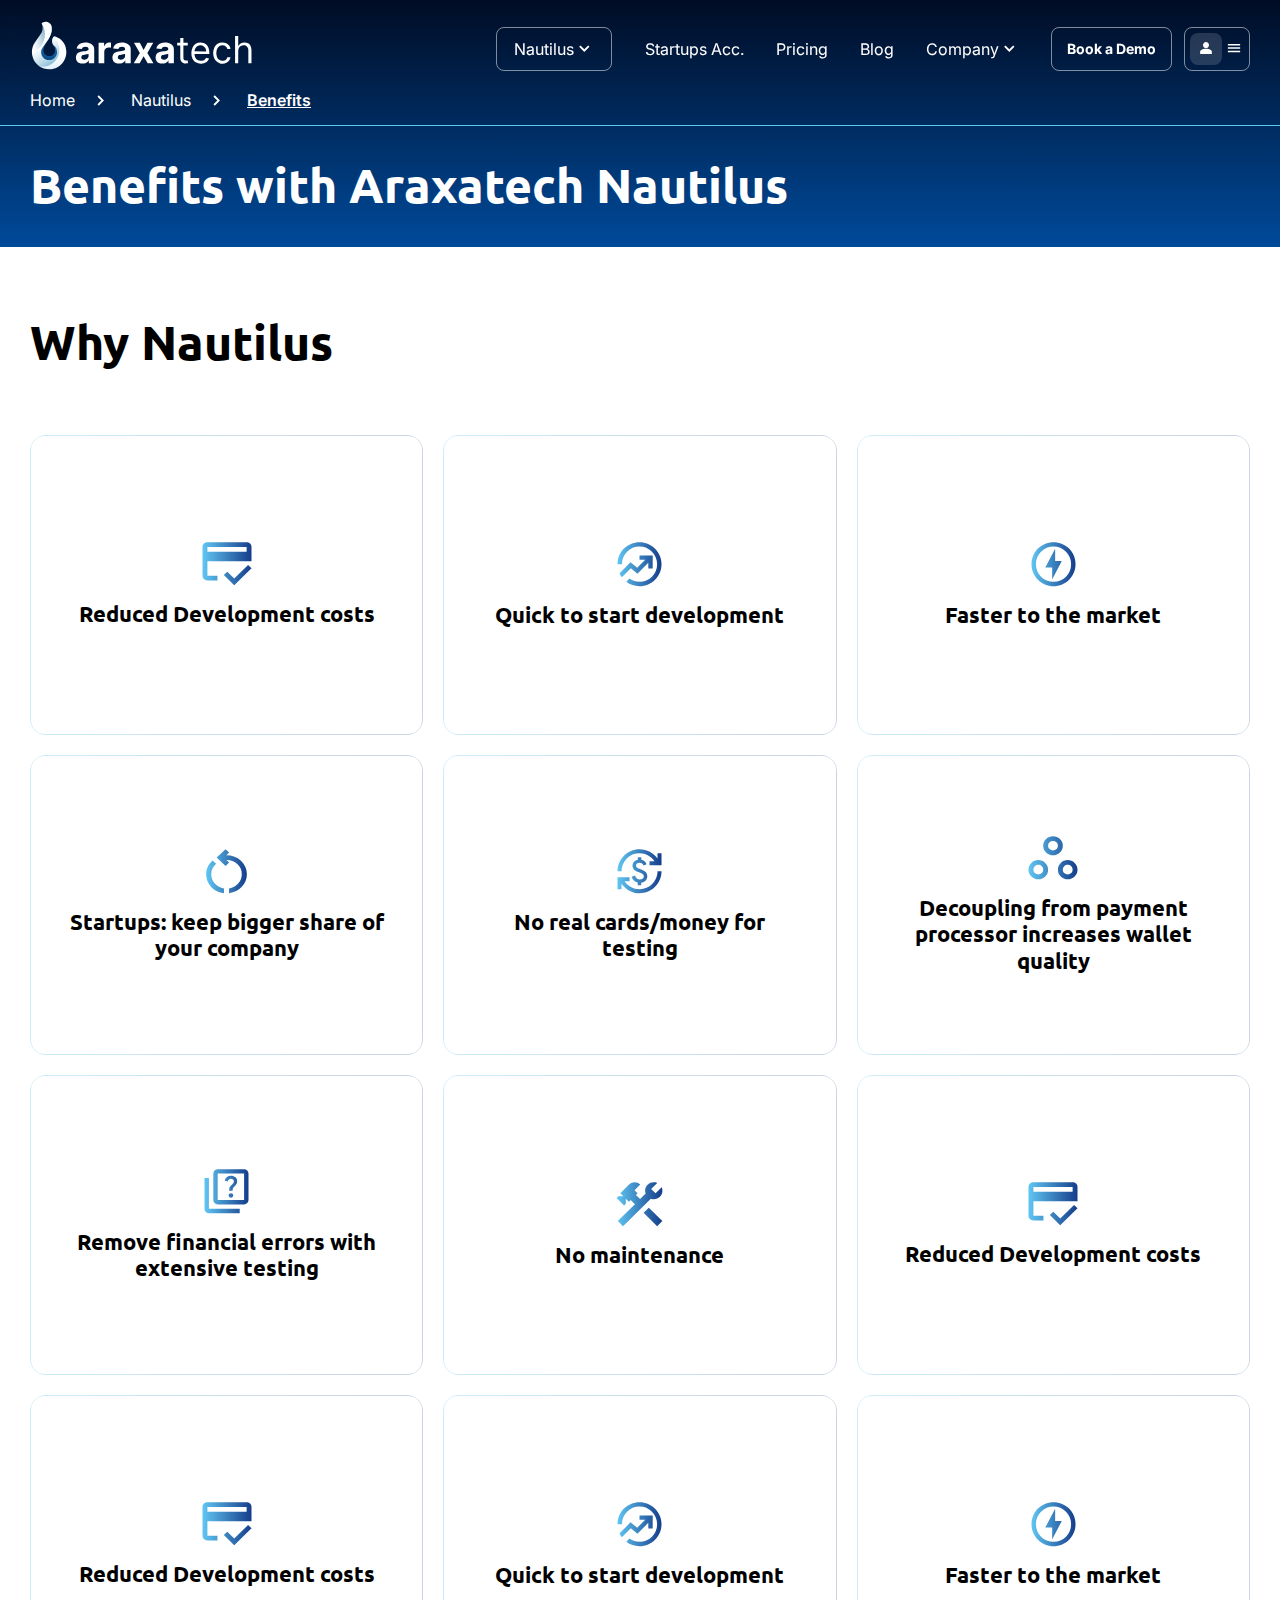
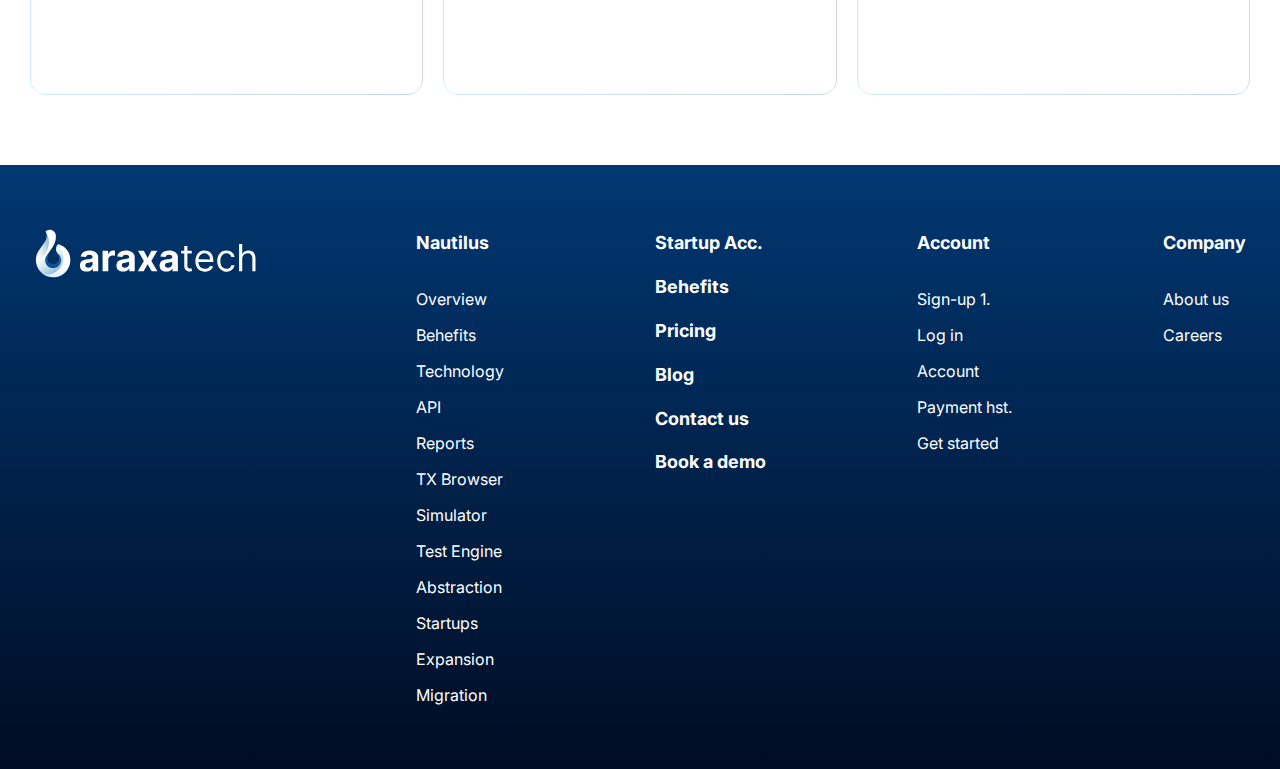
==== commit 4131a364: "update v3.1.1" ====
--- a/benefits.html
+++ b/benefits.html
@@ -8,8 +8,8 @@
 	<!-- <style>body{opacity: 0;}</style> -->
 	<link rel="preconnect" href="https://fonts.googleapis.com">
 	<link rel="preconnect" href="https://fonts.gstatic.com" crossorigin>
-	<link href="https://fonts.googleapis.com/css2?family=Inter:wght@400;700&family=Ubuntu:wght@700&display=swap&_v=20231215120504" rel="stylesheet">
-	<link rel="stylesheet" href="css/style.min.css?_v=20231215120504">
+	<link href="https://fonts.googleapis.com/css2?family=Inter:wght@400;700&family=Ubuntu:wght@700&display=swap&_v=20231215121533" rel="stylesheet">
+	<link rel="stylesheet" href="css/style.min.css?_v=20231215121533">
 	<link rel="shortcut icon" href="favicon.ico">
 	<!-- <meta name="robots" content="noindex, nofollow"> -->
 	<meta name="viewport" content="width=device-width, initial-scale=1.0">
@@ -510,7 +510,7 @@
 			</div>
 		</footer>
 	</div>
-	<script src="js/app.min.js?_v=20231215120504"></script>
+	<script src="js/app.min.js?_v=20231215121533"></script>
 </body>
 
 </html>--- a/css/style.min.css
+++ b/css/style.min.css
@@ -1 +1 @@
-@charset "UTF-8";*{padding:0;margin:0;border:0}*,:after,:before{-webkit-box-sizing:border-box;box-sizing:border-box}body,html{height:100%;min-width:320px}body{color:#fff;line-height:1;font-family:Inter,sans-serif;font-size:1rem;-ms-text-size-adjust:100%;-moz-text-size-adjust:100%;-webkit-text-size-adjust:100%;-webkit-font-smoothing:antialiased;-moz-osx-font-smoothing:grayscale}button,input,textarea{font-family:Inter,sans-serif;font-size:inherit;line-height:inherit}button{cursor:pointer;color:inherit;background-color:transparent}a{color:inherit;text-decoration:none}ul li{list-style:none}img{vertical-align:top}h1,h2,h3,h4,h5,h6{font-weight:inherit;font-size:inherit}body{background:#000c24}.lock body{overflow:hidden;-ms-touch-action:none;touch-action:none;-ms-scroll-chaining:none;overscroll-behavior:none}.wrapper{min-height:100%;display:-webkit-box;display:-ms-flexbox;display:flex;-webkit-box-orient:vertical;-webkit-box-direction:normal;-ms-flex-direction:column;flex-direction:column}@supports (overflow:clip){.wrapper{overflow:clip}}.wrapper>main{-webkit-box-flex:1;-ms-flex:1 1 auto;flex:1 1 auto}.wrapper>*{min-width:0}[class*=__container]{max-width:79.375rem;margin:0 auto;padding:0 1.5625rem}.signup-checkbox{position:relative}.signup-checkbox:not(:last-child){margin-bottom:1.75rem}.signup-checkbox__input{position:absolute;width:0;height:0;opacity:0}.signup-checkbox__input:checked+.signup-checkbox__label:before{background:#013771 url(../img/icon/check.svg) center/16px no-repeat;border:.0625rem solid #013771}.signup-checkbox__input:disabled+.signup-checkbox__label:before{border:.0625rem solid #f4f3fe;background:#f4f3fe url(../img/icon/check-dis.svg) center/16px no-repeat}.signup-checkbox__label{cursor:pointer;display:-webkit-inline-box;display:-ms-inline-flexbox;display:inline-flex;position:relative;gap:.625rem}.signup-checkbox__label:before{content:"";-ms-flex-item-align:start;align-self:flex-start;-webkit-box-flex:0;-ms-flex:0 0 24px;flex:0 0 24px;width:24px;height:24px;border-radius:.25rem;border:.0625rem solid #bdbcdb;-webkit-transition:all .3s;transition:all .3s;background:0 0}._form-error .signup-checkbox__label:before{border:.0625rem solid #f93232}.signup-checkbox__text{-ms-flex-item-align:center;-ms-grid-row-align:center;align-self:center;color:#212121}.select{min-width:0;position:relative}.select__body{position:relative}.select__title{color:#0a0a0a;text-align:left;border-radius:.5rem;border:.0625rem solid #c2c2c2;background:#fff;cursor:pointer;width:100%}._select-focus .select__title{border:.0625rem solid #0a0a0a}.select__value{display:-webkit-box;display:-ms-flexbox;display:flex;min-width:0;-webkit-box-align:center;-ms-flex-align:center;align-items:center;height:3.5rem;padding:0 1.25rem;gap:.625rem;font-size:1.1875rem}.select__value>*{-webkit-box-flex:1;-ms-flex:1 1 auto;flex:1 1 auto}.select__value:after{content:"";-ms-flex-item-align:center;-ms-grid-row-align:center;align-self:center;-webkit-box-flex:0;-ms-flex:0 0 10px;flex:0 0 10px;width:.625rem;height:.625rem;top:50%;-webkit-transition:all .3s ease 0s;transition:all .3s ease 0s;display:-webkit-box;display:-ms-flexbox;display:flex;-webkit-box-pack:center;-ms-flex-pack:center;justify-content:center;-webkit-box-align:center;-ms-flex-align:center;align-items:center;background:url(../img/icon/arrow-select.svg) center/10px no-repeat;-webkit-transform:rotate(-180deg);-ms-transform:rotate(-180deg);transform:rotate(-180deg)}._select-open .select__value:after{-webkit-transform:rotate(0);-ms-transform:rotate(0);transform:rotate(0)}.select__value._select-pseudo-label::before{content:attr(data-pseudo-label);opacity:.5}.select__content{-webkit-box-flex:1;-ms-flex:1 1 auto;flex:1 1 auto;overflow:hidden;text-overflow:ellipsis;white-space:nowrap}.select__text{-webkit-box-flex:1;-ms-flex:1 1 auto;flex:1 1 auto;overflow:hidden;text-overflow:ellipsis;white-space:nowrap}.select__input{width:100%;background-color:transparent;height:100%}.select__options{color:#000;position:static;border-radius:0 0 .5rem .5rem;min-width:100%;background-color:#fff;-webkit-box-shadow:0 4px 8px 0 rgba(1,55,113,.16);box-shadow:0 4px 8px 0 rgba(1,55,113,.16)}.select__scroll{overflow-y:auto;overflow-x:hidden;max-height:15rem!important;scrollbar-width:thin;scrollbar-color:#e0e0f0 transparent}.select__scroll::-webkit-scrollbar{width:5px}.select__scroll::-webkit-scrollbar-thumb{background-color:#e0e0f0;border-radius:.25rem}.select__option{width:100%;text-align:left;cursor:pointer;padding:.75rem 1rem;font-size:1rem;color:inherit;min-height:3rem}.select__option._select-selected{background-color:#eee}.select__row{display:-webkit-inline-box;display:-ms-inline-flexbox;display:inline-flex;-webkit-box-align:center;-ms-flex-align:center;align-items:center}._select-tag{cursor:pointer}[data-fullscreen]{min-height:100vh}.touch [data-fullscreen]{min-height:calc(var(--vh,1vh) * 100)}.fp-init body{overflow:hidden;-ms-touch-action:none;touch-action:none;-ms-scroll-chaining:none;overscroll-behavior:none}[data-fp]{min-height:100vh}.touch [data-fp]{min-height:calc(var(--vh,1vh) * 100)}.fp-init [data-fp]{z-index:1;-ms-touch-action:none;touch-action:none;position:relative;overflow:hidden}.fp-switching [data-fp-section]{-ms-touch-action:none;touch-action:none}.fp-init [data-fp-section]{position:absolute;top:0;left:0;right:0;bottom:0;width:100%;height:100%;overflow:auto}.fp-init .cards-mode [data-fp-section],.fp-init .slider-mode [data-fp-section]{-webkit-transition:-webkit-transform .7s cubic-bezier(.55,.085,0,.99) 0s;transition:-webkit-transform .7s cubic-bezier(.55,.085,0,.99) 0s;transition:transform .7s cubic-bezier(.55,.085,0,.99) 0s;transition:transform .7s cubic-bezier(.55,.085,0,.99) 0s,-webkit-transform .7s cubic-bezier(.55,.085,0,.99) 0s}.fp-init .fade-mode [data-fp-section]{-webkit-transition:opacity .5s ease-in-out 0s,visibility .5s ease-in-out 0s;transition:opacity .5s ease-in-out 0s,visibility .5s ease-in-out 0s}.fp-bullets{position:fixed;top:50%;-webkit-transform:translate(0,-50%);-ms-transform:translate(0,-50%);transform:translate(0,-50%);right:1.25rem;max-height:100%;display:-webkit-box;display:-ms-flexbox;display:flex;-webkit-box-orient:vertical;-webkit-box-direction:normal;-ms-flex-direction:column;flex-direction:column;-ms-flex-wrap:wrap;flex-wrap:wrap;-webkit-box-align:center;-ms-flex-align:center;align-items:center;-webkit-box-pack:center;-ms-flex-pack:center;justify-content:center;z-index:2;gap:.625rem;padding:.3125rem 0}.fp-bullets .fp-bullet{cursor:pointer;width:.9375rem;height:.9375rem;-webkit-box-flex:0;-ms-flex:0 0 .9375rem;flex:0 0 .9375rem;border-radius:.625rem;background-color:rgba(0,12,36,.5);border:.0625rem solid rgba(255,255,255,.5);opacity:.6;-webkit-transition:opacity .4s ease-in-out 0s,background-color .4s ease-in-out 0s,-webkit-transform .4s ease-in-out 0s,-webkit-box-shadow .4s ease-in-out 0s;transition:opacity .4s ease-in-out 0s,background-color .4s ease-in-out 0s,-webkit-transform .4s ease-in-out 0s,-webkit-box-shadow .4s ease-in-out 0s;transition:transform .4s ease-in-out 0s,opacity .4s ease-in-out 0s,background-color .4s ease-in-out 0s,box-shadow .4s ease-in-out 0s;transition:transform .4s ease-in-out 0s,opacity .4s ease-in-out 0s,background-color .4s ease-in-out 0s,box-shadow .4s ease-in-out 0s,-webkit-transform .4s ease-in-out 0s,-webkit-box-shadow .4s ease-in-out 0s}.fp-bullets .fp-bullet-active{opacity:1;background-color:#184390}[class*=-ibg]{position:relative}[class*=-ibg] img{position:absolute;width:100%;height:100%;top:0;left:0;-o-object-fit:cover;object-fit:cover}[class*=-ibg--contain] img{-o-object-fit:contain;object-fit:contain}.breadcrumbs{color:#fff;font-weight:400;line-height:1.25}.breadcrumbs__link{display:-webkit-inline-box;display:-ms-inline-flexbox;display:inline-flex;-webkit-box-align:center;-ms-flex-align:center;align-items:center;-webkit-transition:all .3s;transition:all .3s}.breadcrumbs__link:not(:last-child)::after{content:url(../img/icon/arrow-crumbs.svg);width:1.25rem;height:1.25rem;display:inline-block}.breadcrumbs__current{font-weight:600;text-decoration:underline}.btn{display:-webkit-box;display:-ms-flexbox;display:flex;-webkit-box-align:center;-ms-flex-align:center;align-items:center;gap:.625rem;border-radius:.5rem;color:#fff;font-size:.875rem;font-weight:700;line-height:1;text-transform:capitalize;padding:.75rem .5rem .75rem 1rem;border:1px solid #60c6f2;position:relative;-webkit-transition:background .3s,-webkit-box-shadow .3s;transition:background .3s,-webkit-box-shadow .3s;transition:box-shadow .3s,background .3s;transition:box-shadow .3s,background .3s,-webkit-box-shadow .3s}.btn span{position:relative;z-index:2}.btn::after{content:"";width:1.25rem;height:1.25rem;background:url(../img/icon/arrow-right.svg) center/cover no-repeat;position:relative;z-index:2}.btn:active{background:#184390;-webkit-box-shadow:none;box-shadow:none}.btn:active::before{background:#184390}.swiper-button-next,.swiper-button-prev{pointer-events:all;width:2rem;height:2rem;border-radius:50%;background:rgba(255,255,255,.5);-webkit-box-shadow:0 4px 11px 0 rgba(0,0,0,.11);box-shadow:0 4px 11px 0 rgba(0,0,0,.11);-webkit-backdrop-filter:blur(6px);backdrop-filter:blur(6px)}.header{position:fixed;top:16px;left:0;background:0 0;width:100%;z-index:20;padding:.3125rem 0;-webkit-transition:all .3s;transition:all .3s}@supports ((-webkit-backdrop-filter:blur(5px)) or (backdrop-filter:blur(5px))){.header{-webkit-backdrop-filter:blur(5px);backdrop-filter:blur(5px)}}.header.header-fullpage{top:0;background:#004a9a}@supports ((-webkit-backdrop-filter:blur(5px)) or (backdrop-filter:blur(5px))){.header.header-fullpage{-webkit-backdrop-filter:blur(5px);backdrop-filter:blur(5px);background:rgba(0,74,154,.3)}}.fp-init.fp-section-0 .header{top:16px;background:0 0}.header._header-scroll{top:0;background:#004a9a}@supports ((-webkit-backdrop-filter:blur(5px)) or (backdrop-filter:blur(5px))){.header._header-scroll{-webkit-backdrop-filter:blur(5px);backdrop-filter:blur(5px);background:rgba(0,74,154,.7)}}.header__body{display:-webkit-box;display:-ms-flexbox;display:flex;-webkit-box-align:center;-ms-flex-align:center;align-items:center;-webkit-box-pack:justify;-ms-flex-pack:justify;justify-content:space-between;gap:1.25rem}.header__logo{max-width:14.0625rem}.header__logo img{width:100%;height:auto;-o-object-fit:cover;object-fit:cover}.menu__body{position:relative}.menu__list{display:-webkit-box;display:-ms-flexbox;display:flex;-webkit-box-align:center;-ms-flex-align:center;align-items:center}.menu__item{position:relative}.menu__link{-webkit-transition:color .3s;transition:color .3s;white-space:nowrap}.menu__btn-arrow{display:-webkit-box;display:-ms-flexbox;display:flex;-webkit-box-align:center;-ms-flex-align:center;align-items:center}.menu__btn-arrow::after{content:"";-webkit-box-flex:0;-ms-flex:0 0 1.25rem;flex:0 0 1.25rem;width:1.25rem;height:1.25rem;background:url(../img/icon/arrow-right.svg) center/cover no-repeat;-webkit-transform:rotate(90deg);-ms-transform:rotate(90deg);transform:rotate(90deg);-webkit-transition:-webkit-transform .3s;transition:-webkit-transform .3s;transition:transform .3s;transition:transform .3s,-webkit-transform .3s}.submenu-open .menu__btn-arrow::after{-webkit-transform:rotate(-90deg);-ms-transform:rotate(-90deg);transform:rotate(-90deg)}.menu__link-demo{display:block;max-width:-webkit-fit-content;max-width:-moz-fit-content;max-width:fit-content;border-radius:.5rem;border:1px solid rgba(255,255,255,.5);padding:.78125rem .9375rem;font-size:.875rem;font-weight:700;line-height:normal;-webkit-transition:all .3s;transition:all .3s;white-space:nowrap}.menu__link-demo:not(:last-child){margin-right:.75rem}.menu__link-demo:active{background:rgba(255,255,255,.4)}.bigmenu__button{display:-webkit-box;display:-ms-flexbox;display:flex;-webkit-box-align:center;-ms-flex-align:center;align-items:center;padding:.6875rem 1.0625rem;border-radius:.5rem;border:1px solid rgba(255,255,255,.5);-webkit-transition:all .3s;transition:all .3s}.bigmenu__button::after{content:"";-webkit-box-flex:0;-ms-flex:0 0 1.25rem;flex:0 0 1.25rem;width:1.25rem;height:1.25rem;background:url(../img/icon/arrow-right.svg) center/cover no-repeat;-webkit-transform:rotate(90deg);-ms-transform:rotate(90deg);transform:rotate(90deg);-webkit-transition:-webkit-transform .3s;transition:-webkit-transform .3s;transition:transform .3s;transition:transform .3s,-webkit-transform .3s}.bigmenu-open .bigmenu__button{background:rgba(255,255,255,.4)}.bigmenu-open .bigmenu__button::after{-webkit-transform:rotate(-90deg);-ms-transform:rotate(-90deg);transform:rotate(-90deg)}.bigmenu__dropdown{position:absolute;left:0;top:calc(100% + 20px);background-color:#fff;border-radius:0 1rem 1rem 1rem;color:#212121;display:-ms-grid;display:grid;-ms-grid-columns:(1fr)[3];grid-template-columns:repeat(3,1fr);width:100%;overflow:hidden;-webkit-transform-origin:0 0;-ms-transform-origin:0 0;transform-origin:0 0;-webkit-transform:rotateX(90deg);transform:rotateX(90deg);visibility:hidden;opacity:0;-webkit-transition:all .3s;transition:all .3s}.bigmenu-open .bigmenu__dropdown{-webkit-transform:rotateX(0);transform:rotateX(0);visibility:visible;opacity:1}.bigmenu__item:not(:last-child){border-bottom:1px solid #dfdfdf}.bigmenu__link{display:block;color:#212121;line-height:1.5;padding:.75rem 1rem;-webkit-transition:background .3s,color .3s;transition:background .3s,color .3s}.submenu{min-width:6.375rem;position:absolute;left:0;top:calc(100% + 32px);background-color:#fff;border-radius:0 0 1rem 1rem;color:#212121;width:100%;overflow:hidden;-webkit-transform-origin:0 0;-ms-transform-origin:0 0;transform-origin:0 0;-webkit-transform:rotateX(90deg);transform:rotateX(90deg);visibility:hidden;opacity:0;-webkit-transition:all .3s;transition:all .3s}.submenu-open .submenu{-webkit-transform:rotateX(0);transform:rotateX(0);visibility:visible;opacity:1}.submenu__item:not(:last-child){border-bottom:1px solid #dfdfdf}.submenu__link{display:block;color:#212121;line-height:1.5;padding:.75rem 1rem;-webkit-transition:background .3s,color .3s;transition:background .3s,color .3s}.user-block__btn{display:-webkit-box;display:-ms-flexbox;display:flex;-webkit-box-align:center;-ms-flex-align:center;align-items:center;gap:.25rem;border-radius:.5rem;border:1px solid rgba(255,255,255,.5);padding:.3125rem .4375rem .3125rem .3125rem}.user-block-open .user-block__btn{background:rgba(255,255,255,.4)}.user-block__icon{display:-ms-grid;display:grid;place-content:center;width:2rem;height:2rem;padding:.1875rem;border-radius:.5rem;background:rgba(255,255,255,.15)}.user-block-open .user-block__icon{background:#326198}.user-block__lines{display:-ms-grid;display:grid;place-content:center;width:1rem;height:1rem}.user-block__dropdown{max-width:15.3125rem;position:absolute;right:0;top:calc(100% + 20px);background-color:#fff;border-radius:1rem 0 1rem 1rem;color:#212121;width:100%;overflow:hidden;-webkit-transform-origin:0 0;-ms-transform-origin:0 0;transform-origin:0 0;-webkit-transform:rotateX(90deg);transform:rotateX(90deg);visibility:hidden;opacity:0;-webkit-transition:all .3s;transition:all .3s}.user-block-open .user-block__dropdown{-webkit-transform:rotateX(0);transform:rotateX(0);visibility:visible;opacity:1}.user-block__item:not(:last-child){border-bottom:1px solid #dfdfdf}.user-block__link{display:block;color:#212121;line-height:1.5;padding:.75rem 1rem;-webkit-transition:background .3s,color .3s;transition:background .3s,color .3s}.user-block__link--arrow{display:-webkit-box;display:-ms-flexbox;display:flex;-webkit-box-align:center;-ms-flex-align:center;align-items:center;-webkit-box-pack:justify;-ms-flex-pack:justify;justify-content:space-between;gap:.625rem}.user-block__link--arrow::after{content:"";-webkit-box-flex:0;-ms-flex:0 0 1.25rem;flex:0 0 1.25rem;width:1.25rem;height:1.25rem;background:url(../img/icon/arrow-black.svg) center/7px 11px no-repeat}.icon-menu{display:none}.footer{scrollbar-width:none}.footer::-webkit-scrollbar{width:0}.footer::-moz-scrollbar{width:0;height:0}.footer__bottom{padding:4rem 0;background:-webkit-gradient(linear,left top,left bottom,color-stop(-.05%,#013872),color-stop(99.95%,#000c24));background:linear-gradient(180deg,#013872 -.05%,#000c24 99.95%)}.footer__body{display:-webkit-box;display:-ms-flexbox;display:flex;-webkit-box-pack:justify;-ms-flex-pack:justify;justify-content:space-between;gap:1.875rem}.footer__logo{max-width:14.0625rem}.footer__logo img{max-width:14.0625rem;width:100%;height:auto;-o-object-fit:cover;object-fit:cover}.footer__columns{display:-webkit-box;display:-ms-flexbox;display:flex;padding-right:.25rem}.footer__col-title{font-size:1.125rem;font-weight:700;line-height:1.55}.footer__col-list{display:-ms-grid;display:grid;-ms-flex-line-pack:start;align-content:start;gap:1rem}.footer__col-list:not(:first-child){margin-top:2rem}.footer__col-link{color:#fff;font-size:1rem;font-weight:400;line-height:1.25;-webkit-transition:color .3s;transition:color .3s}.footer__links{display:-ms-grid;display:grid;-ms-flex-line-pack:start;align-content:start;gap:1rem}.footer__links:not(:first-child){margin-top:1rem}.footer__link{font-size:1.125rem;font-weight:700;line-height:1.55;-webkit-transition:color .3s;transition:color .3s}.want{padding:7.5rem 0}.want__body{display:-ms-grid;display:grid;-ms-grid-columns:(1fr)[3];grid-template-columns:repeat(3,1fr);-webkit-box-align:center;-ms-flex-align:center;align-items:center;gap:2rem}.want__item{display:-ms-grid;display:grid;gap:1.4375rem;padding:1.5rem 1.5rem 1.5rem 2rem;border-radius:1rem;background:#09245a}.want__item-title{color:#fff;font-weight:700;line-height:normal;text-transform:capitalize}.want__item-link{-webkit-box-pack:justify;-ms-flex-pack:justify;justify-content:space-between}.promo{background:-webkit-gradient(linear,left bottom,left top,color-stop(.06%,#004a9a),to(#000c24));background:linear-gradient(0deg,#004a9a .06%,#000c24 100%);padding-top:6.25rem;padding-bottom:6.25rem;display:-ms-grid;display:grid;scrollbar-width:none}.promo::-webkit-scrollbar{width:0}.promo::-moz-scrollbar{width:0;height:0}.promo__container{width:100%;height:100%}.promo__body{height:100%;display:-ms-grid;display:grid;-ms-grid-columns:33.75rem 35.1875rem;grid-template-columns:33.75rem 35.1875rem;-webkit-box-pack:justify;-ms-flex-pack:justify;justify-content:space-between;gap:1.875rem}.promo__content{margin-top:auto;-ms-flex-item-align:end;-ms-grid-row-align:end;align-self:end;max-width:33.75rem}.promo__title{font-family:Ubuntu,sans-serif;font-size:3rem;font-weight:700;line-height:normal}.promo__title:not(:last-child){margin-bottom:1.0625rem}.promo__text{max-width:28.75rem;font-size:1.1875rem;line-height:1.47;text-transform:capitalize}.promo__text:not(:last-child){margin-bottom:2.1875rem}.promo__list{display:-ms-grid;display:grid;gap:1rem}.promo__list:not(:last-child){margin-bottom:2.5rem}.promo__link{max-width:-webkit-fit-content;max-width:-moz-fit-content;max-width:fit-content;display:-ms-grid;display:grid;-ms-grid-columns:auto 1.25rem;grid-template-columns:auto 1.25rem;-webkit-box-align:center;-ms-flex-align:center;align-items:center;-webkit-box-pack:start;-ms-flex-pack:start;justify-content:start;gap:.5625rem;font-weight:700;line-height:1.5;-webkit-transition:color .3s;transition:color .3s}.promo__link::after{content:"";width:1.25rem;height:1.25rem;background:url(../img/icon/arrow-right.svg) center/cover no-repeat}.promo__btn{display:block;max-width:-webkit-fit-content;max-width:-moz-fit-content;max-width:fit-content;padding:.875rem 1rem;border-radius:.5rem;background:#fff;color:#000;font-size:.875rem;font-weight:700;text-transform:capitalize;-webkit-transition:all .3s;transition:all .3s}.promo__btn:active{background:#184390;color:#fff}.promo__images{margin-top:auto;-ms-flex-item-align:end;-ms-grid-row-align:end;align-self:end;position:relative;padding-bottom:1.625rem;padding-top:2.5rem}.promo__img-big{display:block;border-radius:1rem;width:100%;height:auto;-o-object-fit:cover;object-fit:cover;-webkit-box-shadow:0 11px 35px 5px rgba(0,0,0,.11);box-shadow:0 11px 35px 5px rgba(0,0,0,.11)}.promo__img-mini{border-radius:.5rem;position:absolute;top:0;right:0;display:block;width:100%;height:auto;-o-object-fit:cover;object-fit:cover;-webkit-box-shadow:0 11px 35px 5px rgba(0,0,0,.11);box-shadow:0 11px 35px 5px rgba(0,0,0,.11);z-index:2}.information{padding-top:5.875rem;padding-bottom:8.125rem;position:relative;overflow:hidden;display:-ms-grid;display:grid;scrollbar-width:none}.information::-webkit-scrollbar{width:0}.information::-moz-scrollbar{width:0;height:0}.information::before{content:"";position:absolute;width:50.3125rem;height:50.3125rem;border-radius:50%;opacity:.45;background:radial-gradient(50% 50% at 50% 50%,rgba(95,197,241,.23) 0,rgba(0,12,36,.23) 94.27%);-webkit-filter:blur(10px);filter:blur(10px)}.no-webp .information__container{background-image:url(../img/ellipse-decor.png)}.information__container{width:100%;height:100%;background-position:top 50% right 0;background-repeat:no-repeat;background-size:630px}.information-tabs{display:-ms-grid;display:grid;gap:1.875rem;height:100%;position:relative;z-index:2}.information-tabs__navigation{-ms-flex-item-align:start;-ms-grid-row-align:start;align-self:start;display:-webkit-box;display:-ms-flexbox;display:flex;max-width:-webkit-fit-content;max-width:-moz-fit-content;max-width:fit-content;border-bottom:1px solid rgba(255,255,255,.5);margin:0 auto}.information-tabs__title{color:rgba(255,255,255,.5);font-size:1.1875rem;font-weight:700;line-height:normal;text-transform:capitalize;padding:.65625rem 1.75rem;position:relative;-webkit-transition:color .3s;transition:color .3s}.information-tabs__title::before{content:"";width:0;height:.0625rem;background-color:#fff;position:absolute;left:0;bottom:-.0625rem;-webkit-transition:width .3s;transition:width .3s}.information-tabs__title._tab-active{color:#fff}.information-tabs__title._tab-active::before{width:100%}.information-tabs__content{-ms-flex-item-align:end;-ms-grid-row-align:end;align-self:end}.information-tabs__body{margin-top:auto}.information-tabs__inner{display:-webkit-box;display:-ms-flexbox;display:flex;-webkit-box-align:center;-ms-flex-align:center;align-items:center;-webkit-box-pack:justify;-ms-flex-pack:justify;justify-content:space-between;gap:1.875rem}.information-tabs__info-title{font-family:Ubuntu,sans-serif;font-size:2rem;font-weight:700;line-height:normal}.information-tabs__info-title:not(:last-child){margin-bottom:2.25rem}.information-tabs__table{max-width:28.75rem;border-radius:1rem;border:1px solid rgba(255,252,252,.32);padding:1rem 0}.information-tabs__table:not(:last-child){margin-bottom:2.75rem}.information-tabs__table-item{padding:1rem 1.5rem}.information-tabs__table-item:not(:last-child){border-bottom:1px solid rgba(231,231,231,.32)}.information-tabs__table-item:nth-child(1){padding-top:.9375rem;padding-bottom:1.5rem}.information-tabs__table-item:nth-child(2){padding-top:1.5625rem;padding-bottom:1.75rem}.information-tabs__table-item:nth-child(2) .information-tabs__table-title:not(:last-child){margin-bottom:.625rem}.information-tabs__table-item:nth-child(3){padding-top:1.5rem}.information-tabs__table-title{font-size:1.125rem;font-weight:700;line-height:normal}.information-tabs__table-title:not(:last-child){margin-bottom:.25rem}.information-tabs__table-text{color:#c5c5c5;line-height:1.25}.information-tabs__link{max-width:-webkit-fit-content;max-width:-moz-fit-content;max-width:fit-content}.information-tabs__img img{width:100%;height:auto;-o-object-fit:cover;object-fit:cover}.no-webp .helps{background:url(../img/helps/bg-1.jpg) center/contain no-repeat}.helps{padding-top:6.875rem;padding-bottom:6.875rem;display:-ms-grid;display:grid;scrollbar-width:none}.helps::-webkit-scrollbar{width:0}.helps::-moz-scrollbar{width:0;height:0}.helps:not(:last-child){border-bottom:5px solid #000c24}.helps__container{width:100%;height:100%}.helps__body{height:100%;display:-ms-grid;display:grid;-ms-flex-line-pack:end;align-content:end}.helps__body--right{-webkit-box-pack:end;-ms-flex-pack:end;justify-content:end;margin-left:auto}.helps__subtitle{margin-top:auto;font-size:1.125rem;font-weight:700;line-height:normal;text-transform:uppercase}.helps__subtitle:not(:last-child){margin-bottom:.5rem}.helps__title{font-family:Ubuntu,sans-serif;font-size:2rem;font-weight:700;line-height:normal;text-transform:capitalize}.helps__title:not(:last-child){margin-bottom:2.75rem}.helps__link{max-width:-webkit-fit-content;max-width:-moz-fit-content;max-width:fit-content;display:-webkit-box;display:-ms-flexbox;display:flex;-webkit-box-align:center;-ms-flex-align:center;align-items:center;gap:.625rem;border-radius:.5rem;color:#fff;font-size:.875rem;font-weight:700;line-height:normal;text-transform:capitalize;padding:.75rem .5rem .75rem 1rem;background:0 0;border:1px solid #60c6f2;-webkit-transition:all .3s;transition:all .3s}.helps__link::after{content:"";width:1.25rem;height:1.25rem;background:url(../img/icon/arrow-right.svg) center/cover no-repeat;position:relative;z-index:2}.helps__link:active{background:#184390;border:1px solid #184390;-webkit-box-shadow:none;box-shadow:none}.table-helps{width:28.75rem;border-radius:1rem;border:1px solid rgba(255,252,252,.32);background:rgba(96,198,242,.25);-webkit-backdrop-filter:blur(6px);backdrop-filter:blur(6px)}.table-helps:not(:last-child){margin-bottom:2.6875rem}.table-helps__item{padding:1.5rem}.table-helps__item:first-child{padding-top:2rem}.table-helps__item:last-child{padding-bottom:2rem}.table-helps__item:not(:last-child){border-bottom:1px solid rgba(231,231,231,.32)}.table-helps__title{font-size:1.125rem;font-weight:700;line-height:normal}.table-helps__title:not(:last-child){margin-bottom:.1875rem}.table-helps__text{color:#c5c5c5;font-size:1rem;font-weight:400;line-height:1.25}.innerpage__top{background:-webkit-gradient(linear,left bottom,left top,color-stop(.06%,#004a9a),to(#000c24));background:linear-gradient(0deg,#004a9a .06%,#000c24 100%);display:-ms-grid;display:grid;-ms-flex-line-pack:start;align-content:start}.innerpage__head{padding-bottom:.9375rem;border-bottom:1px solid #60c6f2}.innerpage__container{width:100%}.innerpage__title{font-family:Ubuntu,sans-serif;font-weight:700;line-height:normal}.innerpage__title:not(:last-child){margin-bottom:.9375rem}.innerpage__text{font-weight:400;line-height:1.4;font-style:italic}.innerpage__inner{background-color:#fff;color:#000}.innerpage__body{display:-ms-grid;display:grid;-ms-grid-columns:19.9375rem 1fr;grid-template-columns:19.9375rem 1fr}.innerpage__content{min-width:0}.aside-block{position:sticky;left:0;top:4.375rem;-ms-flex-item-align:start;-ms-grid-row-align:start;align-self:start;border-radius:1rem;padding:1rem;background:#fff;-webkit-box-shadow:0 4px 10px 0 rgba(0,0,0,.05);box-shadow:0 4px 10px 0 rgba(0,0,0,.05)}.aside-block__link{display:-webkit-box;display:-ms-flexbox;display:flex;-webkit-box-align:center;-ms-flex-align:center;align-items:center;-webkit-box-pack:justify;-ms-flex-pack:justify;justify-content:space-between;color:#000;line-height:1;padding:.75rem .375rem .75rem .9375rem;min-height:2.75rem;border-radius:.5rem;border:1px solid transparent;-webkit-transition:all .3s;transition:all .3s}.aside-block__link::after{content:"";width:1.25rem;height:1.25rem;background:url(../img/icon/arrow-right.svg) center no-repeat}.aside-block__link.active{font-size:.9375rem;font-weight:600;border:1px solid #60c6f2}.aside-block__link.active::after{background:url(../img/icon/arrow-black.svg) center no-repeat}.api-section{border-bottom:1px solid rgba(21,61,139,.38)}.api-section:last-child{border-bottom:none}.api-section--img{padding-top:0}.api-section__big-img{display:block;position:relative}.api-section__big-img img{border-radius:1rem;width:100%;height:auto;-o-object-fit:cover;object-fit:cover}.api-section__big-img::before{content:"";position:absolute;top:50%;left:50%;width:3rem;height:3rem;background:url(../img/icon/plus.svg) center no-repeat;border-radius:50%;-webkit-box-shadow:0 4px 11px 0 rgba(0,0,0,.11);box-shadow:0 4px 11px 0 rgba(0,0,0,.11);-webkit-backdrop-filter:blur(6px);backdrop-filter:blur(6px);z-index:3;-webkit-transition:-webkit-transform .2s;transition:-webkit-transform .2s;transition:transform .2s;transition:transform .2s,-webkit-transform .2s;-webkit-transform:translate(-50%,-50%) scale(0);-ms-transform:translate(-50%,-50%) scale(0);transform:translate(-50%,-50%) scale(0)}.api-section__big-img::after{content:"";position:absolute;top:0;left:0;width:100%;height:100%;border-radius:16px;z-index:2;background:-webkit-gradient(linear,left top,left bottom,from(rgba(9,36,90,.35)),to(rgba(0,59,123,.35)));background:linear-gradient(180deg,rgba(9,36,90,.35) 0,rgba(0,59,123,.35) 100%);-webkit-transition:-webkit-transform .3s;transition:-webkit-transform .3s;transition:transform .3s;transition:transform .3s,-webkit-transform .3s;-webkit-transform:scale(0);-ms-transform:scale(0);transform:scale(0)}.api-section__inner{color:#000;font-weight:400;line-height:1.37}.api-section__inner h2{font-family:Ubuntu,sans-serif;font-weight:700;line-height:normal;margin-bottom:.625rem}.api-section__inner h4{font-weight:700;line-height:1.4}.api-section__inner h4~p{margin-top:.5rem}.api-section__inner h5{color:#000;font-weight:600;line-height:1.4}.api-section__inner h5:not(:last-child){margin-bottom:.625rem}.api-section__inner ul{padding-left:1.25rem}.api-section__inner ul:not(:last-child){margin-bottom:1.5625rem}.api-section__inner ul li{list-style:disc}.api-section__inner ul li:not(:last-child){margin-bottom:.625rem}.api-section__inner code{display:block;word-break:break-all;border-radius:1rem;border:1px solid #cfcfcf;-webkit-box-shadow:0 4px 10px 0 rgba(0,0,0,.03);box-shadow:0 4px 10px 0 rgba(0,0,0,.03)}.api-section__inner code ul{padding-left:0}.api-section__inner code ul li{list-style:none;font-size:14px;line-height:1.1}.api-section__inner p:not(:last-child){margin-bottom:1.5625rem}.api-section__inner img{border-radius:1rem;width:100%;height:auto;-o-object-fit:cover;object-fit:cover}.api-section__slider-block{position:relative}.api-section__slider{border-radius:1rem;min-width:0}.api-section__slide{position:relative;padding-bottom:23.6%;border-radius:1rem;overflow:hidden;display:block;position:relative}.api-section__slide img{border-radius:1rem;position:absolute;width:100%;height:100%;top:0;left:0;-o-object-fit:cover;object-fit:cover}.api-section__slide::before{content:"";position:absolute;top:50%;left:50%;width:3rem;height:3rem;background:url(../img/icon/plus.svg) center no-repeat;border-radius:50%;-webkit-box-shadow:0 4px 11px 0 rgba(0,0,0,.11);box-shadow:0 4px 11px 0 rgba(0,0,0,.11);-webkit-backdrop-filter:blur(6px);backdrop-filter:blur(6px);z-index:3;-webkit-transition:-webkit-transform .2s;transition:-webkit-transform .2s;transition:transform .2s;transition:transform .2s,-webkit-transform .2s;-webkit-transform:translate(-50%,-50%) scale(0);-ms-transform:translate(-50%,-50%) scale(0);transform:translate(-50%,-50%) scale(0)}.api-section__slide::after{content:"";position:absolute;top:0;left:0;width:100%;height:100%;border-radius:16px;z-index:2;background:-webkit-gradient(linear,left top,left bottom,from(rgba(9,36,90,.35)),to(rgba(0,59,123,.35)));background:linear-gradient(180deg,rgba(9,36,90,.35) 0,rgba(0,59,123,.35) 100%);-webkit-transition:-webkit-transform .3s;transition:-webkit-transform .3s;transition:transform .3s;transition:transform .3s,-webkit-transform .3s;-webkit-transform:scale(0);-ms-transform:scale(0);transform:scale(0)}.api-section__novigation{position:absolute;left:1rem;top:50%;-webkit-transform:translate(0,-50%);-ms-transform:translate(0,-50%);transform:translate(0,-50%);width:calc(100% - 2rem);display:-webkit-box;display:-ms-flexbox;display:flex;-webkit-box-align:center;-ms-flex-align:center;align-items:center;-webkit-box-pack:justify;-ms-flex-pack:justify;justify-content:space-between;gap:.625rem;z-index:5;pointer-events:none}.api-section__row{display:-webkit-box;display:-ms-flexbox;display:flex;gap:1.875rem}.api-section__row picture{display:block;max-width:20.0625rem;width:100%}.api-section__row img{display:block;max-width:20.0625rem;width:100%}.api-section__row p{width:100%}.api-section__table{border-radius:1rem;background:#f7f7f7;width:100%;color:#666;line-height:2}.api-section__table th{text-align:left}.api-section__table tr{display:table-row;vertical-align:inherit;border-color:inherit;border-collapse:collapse;text-indent:initial;border-spacing:2px}.api-section__table tr td{display:table-cell;vertical-align:top}.api-section__table tr:not(:last-child) td{border-bottom:1px solid #abacaf}.benefits{background-color:#fff}.benefits__title{color:#000;font-weight:700;font-family:Ubuntu,sans-serif}.benefits__items{display:-ms-grid;display:grid;grid-template-columns:repeat(auto-fill,minmax(18.4375rem,1fr));gap:1.25rem}.item-benefits{display:-ms-grid;display:grid;place-content:center;color:#000;border-radius:1rem;min-height:18.75rem;background:-webkit-gradient(linear,left top,right top,from(#60c6f2),color-stop(38%,#153d8b));background:linear-gradient(90deg,#60c6f2 0,#153d8b 38%);overflow:hidden;position:relative;cursor:pointer;z-index:1}.item-benefits:hover .item-benefits__text{opacity:1;visibility:visible;pointer-events:all}.item-benefits::before{content:"";width:calc(100% - 2px);height:calc(100% - 2px);background-color:#fff;border-radius:.875rem;top:1px;left:1px;right:1px;bottom:1px;position:absolute;z-index:0}.item-benefits__info{display:-webkit-box;display:-ms-flexbox;display:flex;-webkit-box-orient:vertical;-webkit-box-direction:normal;-ms-flex-direction:column;flex-direction:column;gap:.9375rem;-webkit-box-align:center;-ms-flex-align:center;align-items:center;text-align:center;z-index:1}.item-benefits__img{max-width:3.125rem}.features__items .item-benefits__img{max-width:2.375rem}.item-benefits__img img{width:100%;height:auto;-o-object-fit:cover;object-fit:cover}.item-benefits__title{font-family:Ubuntu,sans-serif;font-weight:700;line-height:1.2}.item-benefits__text{background-color:#fff;width:calc(100% - 2px);height:calc(100% - 2px);border-radius:.875rem;position:absolute;opacity:0;visibility:hidden;pointer-events:none;display:-ms-grid;display:grid;place-items:center;top:1px;left:1px;right:1px;bottom:1px;z-index:2;overflow:auto;-webkit-transition:all .3s;transition:all .3s;scrollbar-width:thin;scrollbar-color:#e0e0f0 transparent}.item-benefits__text::-webkit-scrollbar{width:5px}.item-benefits__text::-webkit-scrollbar-thumb{background-color:#e0e0f0;border-radius:.25rem}.item-benefits__text p{line-height:1.3}.item-benefits__text a{color:#09245a;text-decoration:underline}.features{background-color:#fff}.features__title{color:#000;font-weight:700;font-family:Ubuntu,sans-serif}.features__items{display:-ms-grid;display:grid;-ms-grid-columns:(minmax(14.0625rem,1fr))[4];grid-template-columns:repeat(4,minmax(14.0625rem,1fr));gap:1.25rem}.pricing{background-color:#fff}.pricing__title{color:#000;font-weight:700;font-family:Ubuntu,sans-serif;text-align:center}.pricing__table{border:.0625rem solid #ddd;border-radius:1rem;overflow:auto}.pricing__row{display:-ms-grid;display:grid;-ms-grid-columns:(1fr)[5];grid-template-columns:repeat(5,1fr)}.pricing__row:not(:last-child) .item-pricing{border-bottom:.0625rem solid #ddd}.item-pricing{min-height:4.875rem;display:-ms-grid;display:grid;-webkit-box-align:center;-ms-flex-align:center;align-items:center;color:#000;padding:1.0625rem}.item-pricing:not(:first-child){border-left:.0625rem solid #ddd;place-content:center}.item-pricing__title{font-weight:700;font-family:Ubuntu,sans-serif;line-height:1.2}.item-pricing__text{line-height:1.5}.item-pricing__btn{display:-webkit-box;display:-ms-flexbox;display:flex;-webkit-box-align:center;-ms-flex-align:center;align-items:center;gap:.625rem;border-radius:.5rem;color:#fff;font-size:.875rem;font-weight:700;line-height:1;text-transform:capitalize;padding:.75rem .5rem .75rem 1rem;background:-webkit-gradient(linear,left top,right top,from(#60c6f2),to(#153d8b));background:linear-gradient(90deg,#60c6f2 0,#153d8b 100%);position:relative;white-space:nowrap;-webkit-transition:opacity .3s;transition:opacity .3s}.item-pricing__btn::after{content:"";width:1.25rem;height:1.25rem;background:url(../img/icon/arrow-right.svg) center/cover no-repeat;position:relative;z-index:2}.signup{background-color:#fff}.signup__title{color:#000;font-weight:700;font-family:Ubuntu,sans-serif;text-align:center}.signup__form{margin:0 auto}.signup__block{display:-webkit-box;display:-ms-flexbox;display:flex;-webkit-box-orient:vertical;-webkit-box-direction:normal;-ms-flex-direction:column;flex-direction:column;gap:.3125rem;position:relative}.signup__block:not(:last-child){margin-bottom:1.25rem}.signup__label{color:#0a0a0a}.signup__input{width:100%;height:3.5rem;padding:0 2.8125rem 0 1.25rem;border-radius:.5rem;border:.0625rem solid #c2c2c2;background:#fff;outline:0;color:#0a0a0a;font-size:1.1875rem}._form-focus .signup__input{border:.0625rem solid #0a0a0a}._form-error .signup__input{border:.0625rem solid #ff3b30}.signup__input:disabled{color:#757575;background-color:#ededed;pointer-events:none;border:none}.signup__error{position:absolute;top:2.3125rem;right:1.25rem;opacity:0;-webkit-transition:opacity .3s;transition:opacity .3s}._form-error .signup__error{opacity:1}.signup__textarea{padding:1rem 1.25rem;border-radius:.5rem;border:.0625rem solid #c2c2c2;background:#fff;resize:vertical;min-height:8.4375rem;font-size:1.1875rem;color:#0a0a0a}.signup__btn{display:-webkit-box;display:-ms-flexbox;display:flex;-webkit-box-align:center;-ms-flex-align:center;align-items:center;margin:0 auto;gap:.625rem;border-radius:.5rem;color:#fff;font-size:.875rem;font-weight:700;line-height:1;text-transform:capitalize;padding:.75rem .5rem .75rem 1rem;background:-webkit-gradient(linear,left top,right top,from(#60c6f2),to(#153d8b));background:linear-gradient(90deg,#60c6f2 0,#153d8b 100%);position:relative;white-space:nowrap;-webkit-transition:opacity .3s;transition:opacity .3s}.signup__btn::after{content:"";width:1.25rem;height:1.25rem;background:url(../img/icon/arrow-right.svg) center/cover no-repeat;position:relative;z-index:2}.swiper{overflow:hidden}.swiper-initialized{-ms-touch-action:pan-y;touch-action:pan-y}.swiper-wrapper{width:100%;height:100%;-webkit-box-sizing:content-box;box-sizing:content-box;display:-webkit-box;display:-ms-flexbox;display:flex;position:relative}.swiper-vertical .swiper-wrapper{-webkit-box-orient:vertical;-webkit-box-direction:normal;-ms-flex-direction:column;flex-direction:column}.swiper-autoheight .swiper-wrapper{-webkit-box-align:start;-ms-flex-align:start;align-items:flex-start}.swiper-initialized .swiper-slide{-ms-flex-negative:0;flex-shrink:0}.swiper-android .swiper-slide,.swiper-android .swiper-wrapper{-webkit-transform:translate3d(0,0,0);transform:translate3d(0,0,0)}.swiper-button-lock{display:none!important}@font-face{font-family:lg;src:url([data-uri]) format("woff2"),url([data-uri]) format("woff");font-weight:400;font-style:normal;font-display:block}.lg-icon{font-family:lg!important;speak:never;font-style:normal;font-weight:400;font-variant:normal;text-transform:none;line-height:1;-webkit-font-smoothing:antialiased;-moz-osx-font-smoothing:grayscale}.lg-container{font-family:system-ui,-apple-system,"Segoe UI",Roboto,"Helvetica Neue",Arial,"Noto Sans","Liberation Sans",sans-serif,"Apple Color Emoji","Segoe UI Emoji","Segoe UI Symbol","Noto Color Emoji"}.lg-next,.lg-prev{border-radius:50%;background-color:rgba(255,255,255,.5);-webkit-box-shadow:0 4px 11px 0 rgba(0,0,0,.11);box-shadow:0 4px 11px 0 rgba(0,0,0,.11);-webkit-backdrop-filter:blur(6px);backdrop-filter:blur(6px);color:#09245a;cursor:pointer;display:block;width:42px;height:42px;margin-top:-10px;padding:8px 10px 9px;position:absolute;top:50%;z-index:1080;outline:0;border:none}.lg-next.disabled,.lg-prev.disabled{opacity:0!important;cursor:default}.lg-next:hover:not(.disabled),.lg-prev:hover:not(.disabled){color:#fff;opacity:.7}.lg-single-item .lg-next,.lg-single-item .lg-prev{display:none}.lg-next{right:20px}.lg-next:before{content:url("data:image/svg+xml,<svg width=\"8\" height=\"12\" viewBox=\"0 0 8 12\" fill=\"none\" xmlns=\"http://www.w3.org/2000/svg\"><path d=\"M7.24282 5.99989L2.08341 11.1593L0.757324 9.83322L4.59066 5.99989L0.757324 2.16655L2.08341 0.840469L7.24282 5.99989Z\" fill=\"%2309245A\"/></svg>")}.lg-prev{left:20px}.lg-prev:after{content:url("data:image/svg+xml,<svg width=\"8\" height=\"12\" viewBox=\"0 0 8 12\" fill=\"none\" xmlns=\"http://www.w3.org/2000/svg\"><path d=\"M0.757176 5.99987L5.91659 0.840454L7.24268 2.16654L3.40934 5.99987L7.24268 9.8332L5.91659 11.1593L0.757176 5.99987Z\" fill=\"%2309245A\"/></svg>")}@-webkit-keyframes lg-right-end{0%{left:0}50%{left:-30px}100%{left:0}}@keyframes lg-right-end{0%{left:0}50%{left:-30px}100%{left:0}}@-webkit-keyframes lg-left-end{0%{left:0}50%{left:30px}100%{left:0}}@keyframes lg-left-end{0%{left:0}50%{left:30px}100%{left:0}}.lg-outer.lg-right-end .lg-object{-webkit-animation:lg-right-end .3s;animation:lg-right-end .3s;position:relative}.lg-outer.lg-left-end .lg-object{-webkit-animation:lg-left-end .3s;animation:lg-left-end .3s;position:relative}.lg-toolbar{z-index:1082;left:0;position:absolute;top:0;width:100%}.lg-media-overlap .lg-toolbar{background-image:-webkit-gradient(linear,left bottom,left top,from(rgba(0,0,0,0)),to(rgba(0,0,0,.4)));background-image:linear-gradient(0deg,rgba(0,0,0,0),rgba(0,0,0,.4))}.lg-toolbar .lg-icon{color:#fff;cursor:pointer;float:right;font-size:24px;height:47px;line-height:27px;padding:10px 0;text-align:center;width:50px;text-decoration:none!important;outline:medium none;will-change:color;-webkit-transition:color .2s linear;transition:color .2s linear;background:0 0;border:none;-webkit-box-shadow:none;box-shadow:none}.lg-toolbar .lg-icon.lg-icon-18{font-size:18px}.lg-toolbar .lg-icon:hover{color:#999}.lg-toolbar .lg-close:after{content:"\e070"}.lg-toolbar .lg-maximize{font-size:22px}.lg-toolbar .lg-maximize:after{content:"\e90a"}.lg-toolbar .lg-download:after{content:"\e0f2"}.lg-sub-html{color:#eee;font-size:16px;padding:10px 40px;text-align:center;z-index:1080;opacity:0;-webkit-transition:opacity .2s ease-out 0s;transition:opacity .2s ease-out 0s}.lg-sub-html h4{margin:0;font-size:13px;font-weight:700}.lg-sub-html p{font-size:12px;margin:5px 0 0}.lg-sub-html a{color:inherit}.lg-sub-html a:hover{text-decoration:underline}.lg-media-overlap .lg-sub-html{background-image:-webkit-gradient(linear,left top,left bottom,from(rgba(0,0,0,0)),to(rgba(0,0,0,.6)));background-image:linear-gradient(180deg,rgba(0,0,0,0),rgba(0,0,0,.6))}.lg-item .lg-sub-html{position:absolute;bottom:0;right:0;left:0}.lg-error-msg{font-size:14px;color:#999}.lg-counter{color:#fff;display:inline-block;font-size:16px;padding-left:20px;padding-top:12px;height:47px;vertical-align:middle}.lg-closing .lg-next,.lg-closing .lg-prev,.lg-closing .lg-sub-html,.lg-closing .lg-toolbar{opacity:0;-webkit-transition:-webkit-transform .08 cubic-bezier(0,0,.25,1) 0s,opacity .08 cubic-bezier(0,0,.25,1) 0s,color .08 linear;-webkit-transition:opacity .08 cubic-bezier(0,0,.25,1) 0s,color .08 linear,-webkit-transform .08 cubic-bezier(0,0,.25,1) 0s;transition:opacity .08 cubic-bezier(0,0,.25,1) 0s,color .08 linear,-webkit-transform .08 cubic-bezier(0,0,.25,1) 0s;transition:transform .08 cubic-bezier(0,0,.25,1) 0s,opacity .08 cubic-bezier(0,0,.25,1) 0s,color .08 linear;transition:transform .08 cubic-bezier(0,0,.25,1) 0s,opacity .08 cubic-bezier(0,0,.25,1) 0s,color .08 linear,-webkit-transform .08 cubic-bezier(0,0,.25,1) 0s}body:not(.lg-from-hash) .lg-outer.lg-start-zoom .lg-item:not(.lg-zoomable) .lg-img-wrap,body:not(.lg-from-hash) .lg-outer.lg-start-zoom .lg-item:not(.lg-zoomable) .lg-video-cont{opacity:0;-ms-transform:scale3d(.5,.5,.5);-webkit-transform:scale3d(.5,.5,.5);transform:scale3d(.5,.5,.5);will-change:transform,opacity;-webkit-transition:-webkit-transform 250ms cubic-bezier(0,0,.25,1) 0s,opacity 250ms cubic-bezier(0,0,.25,1)!important;-webkit-transition:opacity 250ms cubic-bezier(0,0,.25,1),-webkit-transform 250ms cubic-bezier(0,0,.25,1) 0s!important;transition:opacity 250ms cubic-bezier(0,0,.25,1),-webkit-transform 250ms cubic-bezier(0,0,.25,1) 0s!important;transition:transform 250ms cubic-bezier(0,0,.25,1) 0s,opacity 250ms cubic-bezier(0,0,.25,1)!important;transition:transform 250ms cubic-bezier(0,0,.25,1) 0s,opacity 250ms cubic-bezier(0,0,.25,1),-webkit-transform 250ms cubic-bezier(0,0,.25,1) 0s!important}body:not(.lg-from-hash) .lg-outer.lg-start-zoom .lg-item:not(.lg-zoomable).lg-complete .lg-img-wrap,body:not(.lg-from-hash) .lg-outer.lg-start-zoom .lg-item:not(.lg-zoomable).lg-complete .lg-video-cont{opacity:1;-ms-transform:scale3d(1,1,1);-webkit-transform:scale3d(1,1,1);transform:scale3d(1,1,1)}.lg-group:after{content:"";display:table;clear:both}.lg-container{display:none;outline:0}.lg-container.lg-show{display:block}.lg-on{scroll-behavior:unset}.lg-hide-sub-html .lg-sub-html,.lg-next,.lg-pager-outer,.lg-prev,.lg-toolbar{opacity:0;will-change:transform,opacity;-webkit-transition:-webkit-transform .25s cubic-bezier(0,0,.25,1) 0s,opacity .25s cubic-bezier(0,0,.25,1) 0s;-webkit-transition:opacity .25s cubic-bezier(0,0,.25,1) 0s,-webkit-transform .25s cubic-bezier(0,0,.25,1) 0s;transition:opacity .25s cubic-bezier(0,0,.25,1) 0s,-webkit-transform .25s cubic-bezier(0,0,.25,1) 0s;transition:transform .25s cubic-bezier(0,0,.25,1) 0s,opacity .25s cubic-bezier(0,0,.25,1) 0s;transition:transform .25s cubic-bezier(0,0,.25,1) 0s,opacity .25s cubic-bezier(0,0,.25,1) 0s,-webkit-transform .25s cubic-bezier(0,0,.25,1) 0s}.lg-show-in .lg-next,.lg-show-in .lg-pager-outer,.lg-show-in .lg-prev,.lg-show-in .lg-toolbar{opacity:1}.lg-show-in .lg-hide-items .lg-prev{opacity:0;-webkit-transform:translate3d(-10px,0,0);transform:translate3d(-10px,0,0)}.lg-show-in .lg-hide-items .lg-next{opacity:0;-webkit-transform:translate3d(10px,0,0);transform:translate3d(10px,0,0)}.lg-show-in .lg-hide-items .lg-toolbar{opacity:0;-webkit-transform:translate3d(0,-10px,0);transform:translate3d(0,-10px,0)}.lg-show-in .lg-hide-items.lg-hide-sub-html .lg-sub-html{opacity:0;-webkit-transform:translate3d(0,20px,0);transform:translate3d(0,20px,0)}.lg-outer{width:100%;height:100%;position:fixed;top:0;left:0;z-index:1050;text-align:left;opacity:.001;outline:0;will-change:auto;overflow:hidden;-webkit-transition:opacity .15s ease 0s;transition:opacity .15s ease 0s}.lg-outer *{-webkit-box-sizing:border-box;box-sizing:border-box}.lg-outer.lg-zoom-from-image{opacity:1}.lg-outer.lg-visible{opacity:1}.lg-outer.lg-css3 .lg-item:not(.lg-start-end-progress).lg-current,.lg-outer.lg-css3 .lg-item:not(.lg-start-end-progress).lg-next-slide,.lg-outer.lg-css3 .lg-item:not(.lg-start-end-progress).lg-prev-slide{-webkit-transition-duration:inherit!important;transition-duration:inherit!important;-webkit-transition-timing-function:inherit!important;transition-timing-function:inherit!important}.lg-outer.lg-css3.lg-dragging .lg-item.lg-current,.lg-outer.lg-css3.lg-dragging .lg-item.lg-next-slide,.lg-outer.lg-css3.lg-dragging .lg-item.lg-prev-slide{-webkit-transition-duration:0s!important;transition-duration:0s!important;opacity:1}.lg-outer.lg-grab img.lg-object{cursor:-webkit-grab;cursor:-o-grab;cursor:-ms-grab;cursor:grab}.lg-outer.lg-grabbing img.lg-object{cursor:move;cursor:-webkit-grabbing;cursor:-o-grabbing;cursor:-ms-grabbing;cursor:grabbing}.lg-outer .lg-content{position:absolute;top:0;left:0;right:0;bottom:0}.lg-outer .lg-inner{width:100%;position:absolute;left:0;top:0;bottom:0;-webkit-transition:opacity 0s;transition:opacity 0s;white-space:nowrap}.lg-outer .lg-item{will-change:transform,opacity;display:none!important}.no-webp .lg-outer .lg-item:not(.lg-start-end-progress){background:url([data-uri]) no-repeat scroll center center transparent}.lg-outer.lg-css3 .lg-current,.lg-outer.lg-css3 .lg-next-slide,.lg-outer.lg-css3 .lg-prev-slide{display:inline-block!important}.lg-outer.lg-css .lg-current{display:inline-block!important}.lg-outer .lg-img-wrap,.lg-outer .lg-item{display:inline-block;text-align:center;position:absolute;width:100%;height:100%}.lg-outer .lg-img-wrap:before,.lg-outer .lg-item:before{content:"";display:inline-block;height:100%;vertical-align:middle}.lg-outer .lg-img-wrap{position:absolute;left:0;right:0;top:0;bottom:0;white-space:nowrap;font-size:0}.lg-outer .lg-item.lg-complete{background-image:none}.lg-outer .lg-item.lg-current{z-index:1060}.lg-outer .lg-object{display:inline-block;vertical-align:middle;max-width:100%;max-height:100%;width:auto;height:auto;position:relative;border-radius:10px}.lg-outer .lg-empty-html .lg-sub-html,.lg-outer .lg-empty-html.lg-sub-html{display:none}.lg-outer.lg-hide-download .lg-download{opacity:.75;pointer-events:none}.lg-outer .lg-first-slide .lg-dummy-img{position:absolute;top:50%;left:50%}.lg-outer.lg-components-open:not(.lg-zoomed) .lg-components{-webkit-transform:translate3d(0,0,0);transform:translate3d(0,0,0);opacity:1}.lg-outer.lg-components-open:not(.lg-zoomed) .lg-sub-html{opacity:1;-webkit-transition:opacity .2s ease-out .15s;transition:opacity .2s ease-out .15s}.lg-sub-html{color:transparent}.lg-backdrop{position:fixed;top:0;left:0;right:0;bottom:0;z-index:1040;background:rgba(9,36,90,.5);-webkit-backdrop-filter:blur(9px);backdrop-filter:blur(9px);opacity:0;will-change:auto;-webkit-transition:opacity 333ms ease-in 0s;transition:opacity 333ms ease-in 0s}.lg-backdrop.in{opacity:1}.lg-css3.lg-no-trans .lg-current,.lg-css3.lg-no-trans .lg-next-slide,.lg-css3.lg-no-trans .lg-prev-slide{-webkit-transition:none 0s ease 0s!important;transition:none 0s ease 0s!important}.lg-css3.lg-use-css3 .lg-item{-webkit-backface-visibility:hidden;backface-visibility:hidden}.lg-css3.lg-fade .lg-item{opacity:0}.lg-css3.lg-fade .lg-item.lg-current{opacity:1}.lg-css3.lg-fade .lg-item.lg-current,.lg-css3.lg-fade .lg-item.lg-next-slide,.lg-css3.lg-fade .lg-item.lg-prev-slide{-webkit-transition:opacity .1s ease 0s;transition:opacity .1s ease 0s}.lg-css3.lg-use-css3 .lg-item.lg-start-progress{-webkit-transition:-webkit-transform 1s cubic-bezier(.175,.885,.32,1.275) 0s;transition:-webkit-transform 1s cubic-bezier(.175,.885,.32,1.275) 0s;transition:transform 1s cubic-bezier(.175,.885,.32,1.275) 0s;transition:transform 1s cubic-bezier(.175,.885,.32,1.275) 0s,-webkit-transform 1s cubic-bezier(.175,.885,.32,1.275) 0s}.lg-css3.lg-use-css3 .lg-item.lg-start-end-progress{-webkit-transition:-webkit-transform 1s cubic-bezier(0,0,.25,1) 0s;transition:-webkit-transform 1s cubic-bezier(0,0,.25,1) 0s;transition:transform 1s cubic-bezier(0,0,.25,1) 0s;transition:transform 1s cubic-bezier(0,0,.25,1) 0s,-webkit-transform 1s cubic-bezier(0,0,.25,1) 0s}.lg-css3.lg-slide.lg-use-css3 .lg-item{opacity:0}.lg-css3.lg-slide.lg-use-css3 .lg-item.lg-prev-slide{-webkit-transform:translate3d(-100%,0,0);transform:translate3d(-100%,0,0)}.lg-css3.lg-slide.lg-use-css3 .lg-item.lg-next-slide{-webkit-transform:translate3d(100%,0,0);transform:translate3d(100%,0,0)}.lg-css3.lg-slide.lg-use-css3 .lg-item.lg-current{-webkit-transform:translate3d(0,0,0);transform:translate3d(0,0,0);opacity:1}.lg-css3.lg-slide.lg-use-css3 .lg-item.lg-current,.lg-css3.lg-slide.lg-use-css3 .lg-item.lg-next-slide,.lg-css3.lg-slide.lg-use-css3 .lg-item.lg-prev-slide{-webkit-transition:-webkit-transform 1s cubic-bezier(0,0,.25,1) 0s,opacity .1s ease 0s;-webkit-transition:opacity .1s ease 0s,-webkit-transform 1s cubic-bezier(0,0,.25,1) 0s;transition:opacity .1s ease 0s,-webkit-transform 1s cubic-bezier(0,0,.25,1) 0s;transition:transform 1s cubic-bezier(0,0,.25,1) 0s,opacity .1s ease 0s;transition:transform 1s cubic-bezier(0,0,.25,1) 0s,opacity .1s ease 0s,-webkit-transform 1s cubic-bezier(0,0,.25,1) 0s}.lg-container{display:none}.lg-container.lg-show{display:block}.lg-container.lg-dragging-vertical .lg-backdrop{-webkit-transition-duration:0s!important;transition-duration:0s!important}.lg-container.lg-dragging-vertical .lg-css3 .lg-item.lg-current{-webkit-transition-duration:0s!important;transition-duration:0s!important;opacity:1}.lg-inline .lg-backdrop,.lg-inline .lg-outer{position:absolute}.lg-inline .lg-backdrop{z-index:1}.lg-inline .lg-outer{z-index:2}.lg-inline .lg-maximize:after{content:"\e909"}.lg-components{-webkit-transform:translate3d(0,100%,0);transform:translate3d(0,100%,0);will-change:transform;-webkit-transition:-webkit-transform .35s ease-out 0s;transition:-webkit-transform .35s ease-out 0s;transition:transform .35s ease-out 0s;transition:transform .35s ease-out 0s,-webkit-transform .35s ease-out 0s;z-index:1080;position:absolute;bottom:0;right:0;left:0}.lg-outer .lg-thumb-outer{background:0 0;width:100%;overflow:hidden;float:left}.lg-outer .lg-thumb-outer.lg-grab .lg-thumb-item{cursor:-webkit-grab;cursor:-o-grab;cursor:-ms-grab;cursor:grab}.lg-outer .lg-thumb-outer.lg-grabbing .lg-thumb-item{cursor:move;cursor:-webkit-grabbing;cursor:-o-grabbing;cursor:-ms-grabbing;cursor:grabbing}.lg-outer .lg-thumb-outer.lg-dragging .lg-thumb{-webkit-transition-duration:0s!important;transition-duration:0s!important}.lg-outer .lg-thumb-outer.lg-rebuilding-thumbnails .lg-thumb{-webkit-transition-duration:0s!important;transition-duration:0s!important}.lg-outer .lg-thumb-outer.lg-thumb-align-middle{text-align:center}.lg-outer .lg-thumb-outer.lg-thumb-align-left{text-align:left}.lg-outer .lg-thumb-outer.lg-thumb-align-right{text-align:right}.lg-outer.lg-single-item .lg-thumb-outer{display:none}.lg-outer .lg-thumb{padding:5px 0;height:100%;margin-bottom:-5px;display:inline-block;vertical-align:middle}.lg-outer .lg-thumb-item{cursor:pointer;float:left;overflow:hidden;height:100%;border-radius:8px;margin-bottom:5px}.lg-outer .lg-thumb-item img{width:100%;height:100%;-o-object-fit:cover;object-fit:cover;display:block;-webkit-transition:opacity .3s;transition:opacity .3s}.lg-outer .lg-thumb-item.active,.lg-outer .lg-thumb-item:hover{background-color:#000}.lg-outer .lg-thumb-item.active img,.lg-outer .lg-thumb-item:hover img{opacity:.5}.lg-outer.lg-can-toggle .lg-item{padding-bottom:0}.lg-outer .lg-toggle-thumb:after{content:"\e1ff"}.lg-outer.lg-animate-thumb .lg-thumb{-webkit-transition-timing-function:cubic-bezier(.215,.61,.355,1);transition-timing-function:cubic-bezier(.215,.61,.355,1)}@media (min-width:29.99875em){.item-pricing__title{font-size:1.125rem}.item-pricing__text{font-size:1.125rem}}@media (min-width:41.87375em){.information-tabs__navigation{-webkit-box-align:center;-ms-flex-align:center;align-items:center}}@media (min-width:43.74875em){.menu__body{display:-webkit-box;display:-ms-flexbox;display:flex;-webkit-box-align:center;-ms-flex-align:center;align-items:center;-webkit-box-pack:end;-ms-flex-pack:end;justify-content:flex-end}}@media (min-width:58.12375em){.footer__logo{-webkit-transform:translate(.25rem,0);-ms-transform:translate(.25rem,0);transform:translate(.25rem,0)}}@media (min-width:79.375em){.signup-checkbox__text{font-size:1rem}.breadcrumbs{font-size:1rem}.breadcrumbs__link:not(:last-child){margin-right:1rem}.breadcrumbs__link:not(:last-child)::after{margin-left:1rem}.header__logo img{max-width:14.0625rem}.menu__list{gap:2rem}.menu__list:not(:last-child){margin-right:2rem}.bigmenu__button:not(:last-child){margin-right:2.0625rem}.footer__columns{-webkit-column-gap:9.4375rem;-moz-column-gap:9.4375rem;column-gap:9.4375rem}.promo__images{padding-right:6.5625rem}.promo__img-big{max-width:28.625rem}.promo__img-mini{max-width:17.75rem}.information::before{top:-5.625rem}.information::before{left:-6.25rem}.information-tabs__img img{max-width:35.375rem}.innerpage__top{padding-top:5.625rem}.innerpage__top{padding-bottom:2rem}.innerpage__head:not(:last-child){margin-bottom:1.75rem}.innerpage__title{font-size:3rem}.innerpage__text{font-size:1.1875rem}.innerpage__inner{padding-top:2.5rem}.innerpage__inner{padding-bottom:3.125rem}.innerpage__body{gap:2.25rem}.api-section{padding-top:2rem}.api-section{padding-bottom:2rem}.api-section__inner{font-size:1rem}.api-section__inner h2{font-size:2rem}.api-section__inner h4{font-size:1.1875rem}.api-section__inner h4~ul{margin-top:1.875rem}.api-section__inner h5{font-size:1.1875rem}.api-section__inner code{padding-top:1.5rem}.api-section__inner code{padding-bottom:1.5rem}.api-section__inner code{padding-right:2.1875rem}.api-section__inner code{padding-left:2.1875rem}.api-section__slider-block{padding-left:2rem}.api-section__slider-block{padding-right:2rem}.api-section__slider-block{margin-left:-2rem}.api-section__slider-block{margin-right:-2rem}.api-section__row:not(:last-child){margin-bottom:1.875rem}.api-section__table{padding:2rem}.api-section__table{font-size:.875rem}.api-section__table tr td{padding-top:1.25rem}.api-section__table tr td{padding-bottom:1.25rem}.api-section__table tr td:not(:last-child){padding-right:1.25rem}.benefits__inner{padding-top:4.375rem}.benefits__inner{padding-bottom:4.375rem}.benefits__title{font-size:3rem}.benefits__title{margin-bottom:4.375rem}.item-benefits{padding:2rem}.item-benefits__title{font-size:1.375rem}.features__items .item-benefits__title{font-size:1.1875rem}.item-benefits__text{padding:2rem}.item-benefits__text{font-size:1rem}.features__inner{padding-top:4.375rem}.features__inner{padding-bottom:4.375rem}.features__title{font-size:3rem}.features__title{margin-bottom:4.375rem}.pricing__inner{padding-top:4.375rem}.pricing__inner{padding-bottom:4.375rem}.pricing__title{font-size:3rem}.pricing__title{margin-bottom:4.375rem}.signup__inner{padding-top:4.375rem}.signup__inner{padding-bottom:4.375rem}.signup__title{font-size:3rem}.signup__title{margin-bottom:3.375rem}}@media (min-width:768px){.lg-outer .lg-thumb{padding:10px 0}}@media (max-width:20em){.signup-checkbox__text{font-size:.8125rem}.breadcrumbs{font-size:.75rem}.breadcrumbs__link:not(:last-child){margin-right:.25rem}.breadcrumbs__link:not(:last-child)::after{margin-left:.25rem}.innerpage__top{padding-top:3.6875rem}.innerpage__top{padding-bottom:1.5rem}.innerpage__head:not(:last-child){margin-bottom:1.5rem}.innerpage__title{font-size:2.125rem}.innerpage__text{font-size:.8125rem}.innerpage__inner{padding-top:1.1875rem}.innerpage__inner{padding-bottom:1.8125rem}.api-section{padding-top:.875rem}.api-section{padding-bottom:.875rem}.api-section__inner{font-size:.8125rem}.api-section__inner h2{font-size:1.5rem}.api-section__inner h4{font-size:.8125rem}.api-section__inner h4~ul{margin-top:1.1875rem}.api-section__inner h5{font-size:.8125rem}.api-section__inner code{padding-top:.5625rem}.api-section__inner code{padding-bottom:.5625rem}.api-section__inner code{padding-right:.6875rem}.api-section__inner code{padding-left:.6875rem}.api-section__slider-block{padding-left:.6875rem}.api-section__slider-block{padding-right:.6875rem}.api-section__slider-block{margin-left:-.6875rem}.api-section__slider-block{margin-right:-.6875rem}.api-section__row:not(:last-child){margin-bottom:1.1875rem}.api-section__table{padding:.6875rem}.api-section__table{font-size:.5625rem}.api-section__table tr td{padding-top:.3125rem}.api-section__table tr td{padding-bottom:.3125rem}.api-section__table tr td:not(:last-child){padding-right:.3125rem}.benefits__inner{padding-top:1.875rem}.benefits__inner{padding-bottom:2.8125rem}.benefits__title{font-size:1.5rem}.benefits__title{margin-bottom:1.875rem}.item-benefits{padding:1.25rem}.item-benefits__text{padding:1.25rem}.item-benefits__text{font-size:.75rem}.features__inner{padding-top:1.875rem}.features__inner{padding-bottom:2.8125rem}.features__title{font-size:1.5rem}.features__title{margin-bottom:1.875rem}.pricing__inner{padding-top:1.875rem}.pricing__inner{padding-bottom:1.875rem}.pricing__title{font-size:1.5rem}.pricing__title{margin-bottom:1.875rem}.item-pricing__title{font-size:.875rem}.item-pricing__text{font-size:.875rem}.signup__inner{padding-top:1.875rem}.signup__inner{padding-bottom:1.875rem}.signup__title{font-size:1.5rem}.signup__title{margin-bottom:1.875rem}}@media (max-width:79.375em){.want__body{gap:1.25rem}.promo__body{-ms-grid-columns:auto auto;grid-template-columns:auto auto}.promo__content{margin-right:-9.375rem}.information__container{background-position:top 50% right -70px}.helps:not(:last-child){border-bottom:3px solid #000c24}}@media (max-width:68.74875em){.information-tabs__title{font-size:1rem;padding:.65625rem .625rem}.api-section__row{display:-ms-grid;display:grid}.api-section__row img{max-width:100%}}@media (max-width:61.99875em){.menu__list{gap:.75rem}.menu__list:not(:last-child){margin-right:.75rem}.bigmenu__button:not(:last-child){margin-right:.75rem}.want__item-title{font-size:.9375rem}.want__item-link{font-size:.875rem}.promo__images{padding-bottom:0}.innerpage__body{gap:1.25rem}.api-section__novigation{left:.625rem;width:calc(100% - 1.25rem)}.benefits__items{gap:.8125rem;grid-template-columns:repeat(auto-fill,minmax(14.0625rem,1fr))}.item-benefits{min-height:11.875rem}.item-benefits__info{gap:.625rem}.item-benefits__img{max-width:2.0625rem}.features__items .item-benefits__img{max-width:1.6875rem}.item-benefits__title{font-size:.875rem}.features__items .item-benefits__title{font-size:.875rem}.features__items{gap:.8125rem;grid-template-columns:repeat(auto-fill,minmax(11.5625rem,1fr))}}@media (max-width:59.99875em){.menu__list{display:none}.bigmenu__dropdown{border-radius:1rem 0 1rem 1rem;left:auto;right:0;min-width:150%}.footer__bottom{padding:4.6875rem 0}.want{padding:6.25rem 0}.want__body{-ms-grid-columns:1fr;grid-template-columns:1fr}.want__item{padding:1.875rem 1.5rem 1.875rem 2rem}.promo{padding-bottom:4.375rem}.promo__img-big{max-width:22.375rem}.information{padding-top:4.6875rem;padding-bottom:6.25rem}.information::before{top:.0000000625rem}.information::before{left:-26.25rem}.information__container{background-position:top 50% right -100px}.information-tabs__table:not(:last-child){margin-bottom:1.875rem}.information-tabs__table-title{font-size:1rem}.information-tabs__table-text{font-size:.875rem}.information-tabs__link{font-size:.875rem}.information-tabs__img img{max-width:23.4375rem}.helps{padding-top:5.1875rem;padding-bottom:5.1875rem}.helps__subtitle{font-size:1rem}.helps__title{font-size:1.75rem}.helps__title:not(:last-child){margin-bottom:2.375rem}.table-helps:not(:last-child){margin-bottom:2.375rem}.innerpage__body{-ms-grid-columns:1fr;grid-template-columns:1fr}.aside-block{display:none}.api-section__row{display:-webkit-box;display:-ms-flexbox;display:flex}.api-section__row img{max-width:20.0625rem}}@media (max-width:53.74875em){.footer__columns{-webkit-column-gap:2.6875rem;-moz-column-gap:2.6875rem;column-gap:2.6875rem}}@media (max-width:51.87375em){.footer__body{-webkit-box-orient:vertical;-webkit-box-direction:normal;-ms-flex-direction:column;flex-direction:column;-webkit-box-pack:stretch;-ms-flex-pack:stretch;justify-content:stretch;-webkit-box-align:center;-ms-flex-align:center;align-items:center;margin:0 auto}.footer__columns{-webkit-column-gap:3.4375rem;-moz-column-gap:3.4375rem;column-gap:3.4375rem}.footer__col--first .footer__col-list:not(:last-child){margin-bottom:1.875rem}.footer__col--two{display:-webkit-box;display:-ms-flexbox;display:flex;-webkit-box-orient:vertical;-webkit-box-direction:normal;-ms-flex-direction:column;flex-direction:column}.footer__col--two .footer__col{margin-top:auto}.footer__col-title{-ms-flex-item-align:start;-ms-grid-row-align:start;align-self:start}.footer__col-list{gap:.4375rem}.footer__col-list:not(:first-child){margin-top:.625rem}.footer__col-link{font-size:.9375rem;line-height:1.33}.footer__links{-ms-flex-item-align:start;-ms-grid-row-align:start;align-self:start;gap:.4375rem}.footer__links:not(:first-child){margin-top:.4375rem}.footer__link{font-size:.9375rem;line-height:1.86}}@media (max-width:49.99875em){.information-tabs__title{font-size:.875rem}}@media (max-width:47.99875em){.select__value{font-size:.9375rem}.touch [data-fullscreen]{-webkit-transition:height .2s;transition:height .2s}.touch [data-fp]{-webkit-transition:height .2s;transition:height .2s}.fp-bullets{display:none}.header.header-fullpage{top:16px;background:0 0}.header.header-fullpage._header-scroll{top:0;background:#004a9a}@supports ((-webkit-backdrop-filter:blur(5px)) or (backdrop-filter:blur(5px))){.header.header-fullpage._header-scroll{-webkit-backdrop-filter:blur(5px);backdrop-filter:blur(5px);background:rgba(0,74,154,.3)}}.promo{min-height:100vh}.promo__images{padding-right:1.5625rem}.promo__img-mini{max-width:12.125rem}.information{min-height:100vh}.helps{min-height:100vh}.api-section__inner code ul li{font-size:13px}.api-section__novigation{left:.1875rem;width:calc(100% - .375rem)}.pricing__row{-ms-grid-columns:minmax(8.125rem,1fr) (minmax(7.5rem,1fr))[4];grid-template-columns:minmax(8.125rem,1fr) repeat(4,minmax(7.5rem,1fr))}}@media (max-width:43.74875em){.menu__body{position:fixed;left:-150%;top:-16px;z-index:20;background:-webkit-gradient(linear,left bottom,left top,color-stop(.06%,#004a9a),to(#000c24)),#fff;background:linear-gradient(0deg,#004a9a .06%,#000c24 100%),#fff;min-height:100vh;width:100%;padding:3.125rem 1.5625rem;overflow-y:auto;height:100%;-webkit-transition:left .3s;transition:left .3s}.menu-open .menu__body{left:0}._header-scroll .menu__body{top:0}.menu__list{display:-ms-grid;display:grid;gap:2rem}.menu__list:not(:last-child){margin-bottom:2rem}.menu__link-demo:not(:last-child){margin-bottom:.75rem}.bigmenu__button:not(:last-child){margin-bottom:2rem}.bigmenu-open .bigmenu__button:not(:last-child){margin-bottom:.75rem}.bigmenu__dropdown{position:static;border-radius:0 1rem 1rem 1rem;min-width:0;height:0}.bigmenu-open .bigmenu__dropdown{height:100%;margin-bottom:2rem}.submenu{position:static;border-radius:0 1rem 1rem 1rem;min-width:0;height:0}.submenu-open .submenu{height:100%;margin-top:.75rem}.user-block__dropdown{max-width:100%;position:static;border-radius:0 1rem 1rem 1rem;min-width:0;height:0}.user-block-open .user-block__dropdown{height:100%;margin-top:.75rem}.icon-menu{display:block;position:relative;width:1.875rem;height:1.0625rem;z-index:25}.icon-menu span,.icon-menu::after,.icon-menu::before{content:"";-webkit-transition:all .3s ease 0s;transition:all .3s ease 0s;right:0;position:absolute;width:100%;height:.1875rem;background-color:#fff}.icon-menu::before{top:0}.icon-menu::after{bottom:0}.icon-menu span{top:calc(50% - .09375rem)}.menu-open .icon-menu span{width:0}.menu-open .icon-menu::before{top:calc(50% - .09375rem);-webkit-transform:rotate(-45deg);-ms-transform:rotate(-45deg);transform:rotate(-45deg)}.menu-open .icon-menu::after{bottom:calc(50% - .09375rem);-webkit-transform:rotate(45deg);-ms-transform:rotate(45deg);transform:rotate(45deg)}.promo__body{-ms-grid-columns:1fr;grid-template-columns:1fr;-ms-flex-line-pack:center;align-content:center;-ms-grid-rows:auto;grid-template-rows:auto;gap:1.25rem}.promo__content{margin-right:0}.promo__img-big{max-width:100%}.promo__img-mini{max-width:50%}.helps__body{-ms-flex-line-pack:center;align-content:center}}@media (max-width:43.74875em) and (any-hover:none){.icon-menu{cursor:default}}@media (max-width:43.74875em) and (max-width:19.99875em){.promo__images{padding-right:2.8125rem}}@media (max-width:41.87375em){.promo{padding-bottom:3.125rem}.information{padding-top:4.375rem}.information__container{background-image:none!important}.information-tabs{gap:4.375rem}.information-tabs__navigation{max-width:100%;width:100%;-webkit-box-orient:vertical;-webkit-box-direction:normal;-ms-flex-direction:column;flex-direction:column;border-bottom:none}.information-tabs__title{display:-webkit-box;display:-ms-flexbox;display:flex;-webkit-box-align:center;-ms-flex-align:center;align-items:center;-webkit-box-pack:justify;-ms-flex-pack:justify;justify-content:space-between;gap:.625rem;padding:.75rem 1.75rem;width:100%;border-bottom:1px solid rgba(255,255,255,.5)}.information-tabs__title::after{content:"";width:1.25rem;height:1.25rem;background:url(../img/icon/arrow-right.svg) center/cover no-repeat}.information-tabs__info-title{font-size:1.5625rem}.information-tabs__info-title:not(:last-child){margin-bottom:1.875rem}.information-tabs__table-title{font-size:.9375rem}.information-tabs__img:not(:last-child){margin-bottom:1.875rem}.api-section__row{display:-ms-grid;display:grid}.api-section__row img{max-width:100%}}@media (max-width:40.62375em){.api-section__slide{padding-bottom:43.6%}}@media (max-width:34.37375em){.helps__body--right{-webkit-box-pack:stretch;-ms-flex-pack:stretch;justify-content:stretch;margin-left:0}.table-helps{width:100%}}@media (max-width:29.99875em){.select__option{font-size:.9375rem}.swiper-button-next,.swiper-button-prev{width:1.5rem;height:1.5rem}.header__logo img{max-width:7.5rem}.bigmenu__dropdown{display:-ms-grid;display:grid;-ms-grid-columns:1fr;grid-template-columns:1fr}.bigmenu__item{border-bottom:1px solid #dfdfdf}.footer__bottom{padding:3.125rem 0 9.375rem 0}.want{padding:6.25rem 0 2.5rem 0}.promo__title{font-size:2.1875rem}.promo__text{font-size:.875rem}.promo__link{font-size:.875rem}.helps{padding-top:3.75rem;padding-bottom:3.75rem}.helps__subtitle{font-size:.9375rem}.helps__title{font-size:1.5625rem}.helps__title:not(:last-child){margin-bottom:1.25rem}.table-helps:not(:last-child){margin-bottom:1.875rem}.table-helps__title{font-size:.9375rem}.table-helps__text{font-size:.875rem}.innerpage__title:not(:last-child){margin-bottom:.625rem}.api-section__inner h4{font-weight:600}.api-section__inner h4~p{margin-top:.1875rem}.api-section__inner h5:not(:last-child){margin-bottom:.3125rem}.api-section__inner ul:not(:last-child){margin-bottom:1.25rem}.api-section__novigation{left:0;width:100%}.api-section__row{gap:1.25rem}.api-section__table{width:auto;margin:0 -.1875rem}.api-section__table td strong{display:block;min-width:4.375rem;width:100%;word-break:break-all}.benefits__title{text-align:center}.benefits__items{gap:.625rem}.item-benefits{min-height:15.625rem}.item-benefits__info{gap:.75rem}.item-benefits__img{max-width:2.5rem}.features__items .item-benefits__img{max-width:2.5rem}.item-benefits__title{font-size:1.125rem}.features__items .item-benefits__title{font-size:1.125rem}.features__title{text-align:center}.features__items{gap:.625rem;-ms-grid-columns:1fr;grid-template-columns:1fr}.signup__title{text-align:left}.signup__form{max-width:100%!important}.signup__input{font-size:.9375rem}.signup__textarea{font-size:.9375rem}}@media (max-width:22.49875em){.information-tabs__title{padding:.75rem}.api-section__inner code ul li{font-size:12px}}@media (min-width:20em) and (max-width:79.375em){@supports (font-size:clamp(0.8125rem ,0.7493421053rem + 0.3157894737vw ,1rem)){.signup-checkbox__text{font-size:clamp(.8125rem ,.7493421053rem + .3157894737vw ,1rem)}}@supports not (font-size:clamp(0.8125rem ,0.7493421053rem + 0.3157894737vw ,1rem)){.signup-checkbox__text{font-size:calc(.8125rem + .1875 * (100vw - 20rem)/ 59.375)}}@supports (font-size:clamp(0.75rem ,0.6657894737rem + 0.4210526316vw ,1rem)){.breadcrumbs{font-size:clamp(.75rem ,.6657894737rem + .4210526316vw ,1rem)}}@supports not (font-size:clamp(0.75rem ,0.6657894737rem + 0.4210526316vw ,1rem)){.breadcrumbs{font-size:calc(.75rem + .25 * (100vw - 20rem)/ 59.375)}}@supports (margin-right:clamp(0.25rem ,-0.0026315789rem + 1.2631578947vw ,1rem)){.breadcrumbs__link:not(:last-child){margin-right:clamp(.25rem ,-.0026315789rem + 1.2631578947vw ,1rem)}}@supports not (margin-right:clamp(0.25rem ,-0.0026315789rem + 1.2631578947vw ,1rem)){.breadcrumbs__link:not(:last-child){margin-right:calc(.25rem + .75 * (100vw - 20rem)/ 59.375)}}@supports (margin-left:clamp(0.25rem ,-0.0026315789rem + 1.2631578947vw ,1rem)){.breadcrumbs__link:not(:last-child)::after{margin-left:clamp(.25rem ,-.0026315789rem + 1.2631578947vw ,1rem)}}@supports not (margin-left:clamp(0.25rem ,-0.0026315789rem + 1.2631578947vw ,1rem)){.breadcrumbs__link:not(:last-child)::after{margin-left:calc(.25rem + .75 * (100vw - 20rem)/ 59.375)}}@supports (padding-top:clamp(3.6875rem ,3.0348684211rem + 3.2631578947vw ,5.625rem)){.innerpage__top{padding-top:clamp(3.6875rem ,3.0348684211rem + 3.2631578947vw ,5.625rem)}}@supports not (padding-top:clamp(3.6875rem ,3.0348684211rem + 3.2631578947vw ,5.625rem)){.innerpage__top{padding-top:calc(3.6875rem + 1.9375 * (100vw - 20rem)/ 59.375)}}@supports (padding-bottom:clamp(1.5rem ,1.3315789474rem + 0.8421052632vw ,2rem)){.innerpage__top{padding-bottom:clamp(1.5rem ,1.3315789474rem + .8421052632vw ,2rem)}}@supports not (padding-bottom:clamp(1.5rem ,1.3315789474rem + 0.8421052632vw ,2rem)){.innerpage__top{padding-bottom:calc(1.5rem + .5 * (100vw - 20rem)/ 59.375)}}@supports (margin-bottom:clamp(1.5rem ,1.4157894737rem + 0.4210526316vw ,1.75rem)){.innerpage__head:not(:last-child){margin-bottom:clamp(1.5rem ,1.4157894737rem + .4210526316vw ,1.75rem)}}@supports not (margin-bottom:clamp(1.5rem ,1.4157894737rem + 0.4210526316vw ,1.75rem)){.innerpage__head:not(:last-child){margin-bottom:calc(1.5rem + .25 * (100vw - 20rem)/ 59.375)}}@supports (font-size:clamp(2.125rem ,1.8302631579rem + 1.4736842105vw ,3rem)){.innerpage__title{font-size:clamp(2.125rem ,1.8302631579rem + 1.4736842105vw ,3rem)}}@supports not (font-size:clamp(2.125rem ,1.8302631579rem + 1.4736842105vw ,3rem)){.innerpage__title{font-size:calc(2.125rem + .875 * (100vw - 20rem)/ 59.375)}}@supports (font-size:clamp(0.8125rem ,0.6861842105rem + 0.6315789474vw ,1.1875rem)){.innerpage__text{font-size:clamp(.8125rem ,.6861842105rem + .6315789474vw ,1.1875rem)}}@supports not (font-size:clamp(0.8125rem ,0.6861842105rem + 0.6315789474vw ,1.1875rem)){.innerpage__text{font-size:calc(.8125rem + .375 * (100vw - 20rem)/ 59.375)}}@supports (padding-top:clamp(1.1875rem ,0.7453947368rem + 2.2105263158vw ,2.5rem)){.innerpage__inner{padding-top:clamp(1.1875rem ,.7453947368rem + 2.2105263158vw ,2.5rem)}}@supports not (padding-top:clamp(1.1875rem ,0.7453947368rem + 2.2105263158vw ,2.5rem)){.innerpage__inner{padding-top:calc(1.1875rem + 1.3125 * (100vw - 20rem)/ 59.375)}}@supports (padding-bottom:clamp(1.8125rem ,1.3703947368rem + 2.2105263158vw ,3.125rem)){.innerpage__inner{padding-bottom:clamp(1.8125rem ,1.3703947368rem + 2.2105263158vw ,3.125rem)}}@supports not (padding-bottom:clamp(1.8125rem ,1.3703947368rem + 2.2105263158vw ,3.125rem)){.innerpage__inner{padding-bottom:calc(1.8125rem + 1.3125 * (100vw - 20rem)/ 59.375)}}@supports (padding-top:clamp(0.875rem ,0.4960526316rem + 1.8947368421vw ,2rem)){.api-section{padding-top:clamp(.875rem ,.4960526316rem + 1.8947368421vw ,2rem)}}@supports not (padding-top:clamp(0.875rem ,0.4960526316rem + 1.8947368421vw ,2rem)){.api-section{padding-top:calc(.875rem + 1.125 * (100vw - 20rem)/ 59.375)}}@supports (padding-bottom:clamp(0.875rem ,0.4960526316rem + 1.8947368421vw ,2rem)){.api-section{padding-bottom:clamp(.875rem ,.4960526316rem + 1.8947368421vw ,2rem)}}@supports not (padding-bottom:clamp(0.875rem ,0.4960526316rem + 1.8947368421vw ,2rem)){.api-section{padding-bottom:calc(.875rem + 1.125 * (100vw - 20rem)/ 59.375)}}@supports (font-size:clamp(0.8125rem ,0.7493421053rem + 0.3157894737vw ,1rem)){.api-section__inner{font-size:clamp(.8125rem ,.7493421053rem + .3157894737vw ,1rem)}}@supports not (font-size:clamp(0.8125rem ,0.7493421053rem + 0.3157894737vw ,1rem)){.api-section__inner{font-size:calc(.8125rem + .1875 * (100vw - 20rem)/ 59.375)}}@supports (font-size:clamp(1.5rem ,1.3315789474rem + 0.8421052632vw ,2rem)){.api-section__inner h2{font-size:clamp(1.5rem ,1.3315789474rem + .8421052632vw ,2rem)}}@supports not (font-size:clamp(1.5rem ,1.3315789474rem + 0.8421052632vw ,2rem)){.api-section__inner h2{font-size:calc(1.5rem + .5 * (100vw - 20rem)/ 59.375)}}@supports (font-size:clamp(0.8125rem ,0.6861842105rem + 0.6315789474vw ,1.1875rem)){.api-section__inner h4{font-size:clamp(.8125rem ,.6861842105rem + .6315789474vw ,1.1875rem)}}@supports not (font-size:clamp(0.8125rem ,0.6861842105rem + 0.6315789474vw ,1.1875rem)){.api-section__inner h4{font-size:calc(.8125rem + .375 * (100vw - 20rem)/ 59.375)}}@supports (margin-top:clamp(1.1875rem ,0.9559210526rem + 1.1578947368vw ,1.875rem)){.api-section__inner h4~ul{margin-top:clamp(1.1875rem ,.9559210526rem + 1.1578947368vw ,1.875rem)}}@supports not (margin-top:clamp(1.1875rem ,0.9559210526rem + 1.1578947368vw ,1.875rem)){.api-section__inner h4~ul{margin-top:calc(1.1875rem + .6875 * (100vw - 20rem)/ 59.375)}}@supports (font-size:clamp(0.8125rem ,0.6861842105rem + 0.6315789474vw ,1.1875rem)){.api-section__inner h5{font-size:clamp(.8125rem ,.6861842105rem + .6315789474vw ,1.1875rem)}}@supports not (font-size:clamp(0.8125rem ,0.6861842105rem + 0.6315789474vw ,1.1875rem)){.api-section__inner h5{font-size:calc(.8125rem + .375 * (100vw - 20rem)/ 59.375)}}@supports (padding-top:clamp(0.5625rem ,0.2467105263rem + 1.5789473684vw ,1.5rem)){.api-section__inner code{padding-top:clamp(.5625rem ,.2467105263rem + 1.5789473684vw ,1.5rem)}}@supports not (padding-top:clamp(0.5625rem ,0.2467105263rem + 1.5789473684vw ,1.5rem)){.api-section__inner code{padding-top:calc(.5625rem + .9375 * (100vw - 20rem)/ 59.375)}}@supports (padding-bottom:clamp(0.5625rem ,0.2467105263rem + 1.5789473684vw ,1.5rem)){.api-section__inner code{padding-bottom:clamp(.5625rem ,.2467105263rem + 1.5789473684vw ,1.5rem)}}@supports not (padding-bottom:clamp(0.5625rem ,0.2467105263rem + 1.5789473684vw ,1.5rem)){.api-section__inner code{padding-bottom:calc(.5625rem + .9375 * (100vw - 20rem)/ 59.375)}}@supports (padding-right:clamp(0.6875rem ,0.1822368421rem + 2.5263157895vw ,2.1875rem)){.api-section__inner code{padding-right:clamp(.6875rem ,.1822368421rem + 2.5263157895vw ,2.1875rem)}}@supports not (padding-right:clamp(0.6875rem ,0.1822368421rem + 2.5263157895vw ,2.1875rem)){.api-section__inner code{padding-right:calc(.6875rem + 1.5 * (100vw - 20rem)/ 59.375)}}@supports (padding-left:clamp(0.6875rem ,0.1822368421rem + 2.5263157895vw ,2.1875rem)){.api-section__inner code{padding-left:clamp(.6875rem ,.1822368421rem + 2.5263157895vw ,2.1875rem)}}@supports not (padding-left:clamp(0.6875rem ,0.1822368421rem + 2.5263157895vw ,2.1875rem)){.api-section__inner code{padding-left:calc(.6875rem + 1.5 * (100vw - 20rem)/ 59.375)}}@supports (padding-left:clamp(0.6875rem ,0.2453947368rem + 2.2105263158vw ,2rem)){.api-section__slider-block{padding-left:clamp(.6875rem ,.2453947368rem + 2.2105263158vw ,2rem)}}@supports not (padding-left:clamp(0.6875rem ,0.2453947368rem + 2.2105263158vw ,2rem)){.api-section__slider-block{padding-left:calc(.6875rem + 1.3125 * (100vw - 20rem)/ 59.375)}}@supports (padding-right:clamp(0.6875rem ,0.2453947368rem + 2.2105263158vw ,2rem)){.api-section__slider-block{padding-right:clamp(.6875rem ,.2453947368rem + 2.2105263158vw ,2rem)}}@supports not (padding-right:clamp(0.6875rem ,0.2453947368rem + 2.2105263158vw ,2rem)){.api-section__slider-block{padding-right:calc(.6875rem + 1.3125 * (100vw - 20rem)/ 59.375)}}@supports (margin-left:clamp(-2rem ,-0.2453947368rem + -2.2105263158vw ,-0.6875rem)){.api-section__slider-block{margin-left:clamp(-2rem ,-.2453947368rem + -2.2105263158vw ,-.6875rem)}}@supports not (margin-left:clamp(-2rem ,-0.2453947368rem + -2.2105263158vw ,-0.6875rem)){.api-section__slider-block{margin-left:calc(-.6875rem + -1.3125 * (100vw - 20rem)/ 59.375)}}@supports (margin-right:clamp(-2rem ,-0.2453947368rem + -2.2105263158vw ,-0.6875rem)){.api-section__slider-block{margin-right:clamp(-2rem ,-.2453947368rem + -2.2105263158vw ,-.6875rem)}}@supports not (margin-right:clamp(-2rem ,-0.2453947368rem + -2.2105263158vw ,-0.6875rem)){.api-section__slider-block{margin-right:calc(-.6875rem + -1.3125 * (100vw - 20rem)/ 59.375)}}@supports (margin-bottom:clamp(1.1875rem ,0.9559210526rem + 1.1578947368vw ,1.875rem)){.api-section__row:not(:last-child){margin-bottom:clamp(1.1875rem ,.9559210526rem + 1.1578947368vw ,1.875rem)}}@supports not (margin-bottom:clamp(1.1875rem ,0.9559210526rem + 1.1578947368vw ,1.875rem)){.api-section__row:not(:last-child){margin-bottom:calc(1.1875rem + .6875 * (100vw - 20rem)/ 59.375)}}@supports (padding:clamp(0.6875rem ,0.2453947368rem + 2.2105263158vw ,2rem)){.api-section__table{padding:clamp(.6875rem ,.2453947368rem + 2.2105263158vw ,2rem)}}@supports not (padding:clamp(0.6875rem ,0.2453947368rem + 2.2105263158vw ,2rem)){.api-section__table{padding:calc(.6875rem + 1.3125 * (100vw - 20rem)/ 59.375)}}@supports (font-size:clamp(0.5625rem ,0.4572368421rem + 0.5263157895vw ,0.875rem)){.api-section__table{font-size:clamp(.5625rem ,.4572368421rem + .5263157895vw ,.875rem)}}@supports not (font-size:clamp(0.5625rem ,0.4572368421rem + 0.5263157895vw ,0.875rem)){.api-section__table{font-size:calc(.5625rem + .3125 * (100vw - 20rem)/ 59.375)}}@supports (padding-top:clamp(0.3125rem ,-0.0032894737rem + 1.5789473684vw ,1.25rem)){.api-section__table tr td{padding-top:clamp(.3125rem ,-.0032894737rem + 1.5789473684vw ,1.25rem)}}@supports not (padding-top:clamp(0.3125rem ,-0.0032894737rem + 1.5789473684vw ,1.25rem)){.api-section__table tr td{padding-top:calc(.3125rem + .9375 * (100vw - 20rem)/ 59.375)}}@supports (padding-bottom:clamp(0.3125rem ,-0.0032894737rem + 1.5789473684vw ,1.25rem)){.api-section__table tr td{padding-bottom:clamp(.3125rem ,-.0032894737rem + 1.5789473684vw ,1.25rem)}}@supports not (padding-bottom:clamp(0.3125rem ,-0.0032894737rem + 1.5789473684vw ,1.25rem)){.api-section__table tr td{padding-bottom:calc(.3125rem + .9375 * (100vw - 20rem)/ 59.375)}}@supports (padding-right:clamp(0.3125rem ,-0.0032894737rem + 1.5789473684vw ,1.25rem)){.api-section__table tr td:not(:last-child){padding-right:clamp(.3125rem ,-.0032894737rem + 1.5789473684vw ,1.25rem)}}@supports not (padding-right:clamp(0.3125rem ,-0.0032894737rem + 1.5789473684vw ,1.25rem)){.api-section__table tr td:not(:last-child){padding-right:calc(.3125rem + .9375 * (100vw - 20rem)/ 59.375)}}@supports (padding-top:clamp(1.875rem ,1.0328947368rem + 4.2105263158vw ,4.375rem)){.benefits__inner{padding-top:clamp(1.875rem ,1.0328947368rem + 4.2105263158vw ,4.375rem)}}@supports not (padding-top:clamp(1.875rem ,1.0328947368rem + 4.2105263158vw ,4.375rem)){.benefits__inner{padding-top:calc(1.875rem + 2.5 * (100vw - 20rem)/ 59.375)}}@supports (padding-bottom:clamp(2.8125rem ,2.2861842105rem + 2.6315789474vw ,4.375rem)){.benefits__inner{padding-bottom:clamp(2.8125rem ,2.2861842105rem + 2.6315789474vw ,4.375rem)}}@supports not (padding-bottom:clamp(2.8125rem ,2.2861842105rem + 2.6315789474vw ,4.375rem)){.benefits__inner{padding-bottom:calc(2.8125rem + 1.5625 * (100vw - 20rem)/ 59.375)}}@supports (font-size:clamp(1.5rem ,0.9947368421rem + 2.5263157895vw ,3rem)){.benefits__title{font-size:clamp(1.5rem ,.9947368421rem + 2.5263157895vw ,3rem)}}@supports not (font-size:clamp(1.5rem ,0.9947368421rem + 2.5263157895vw ,3rem)){.benefits__title{font-size:calc(1.5rem + 1.5 * (100vw - 20rem)/ 59.375)}}@supports (margin-bottom:clamp(1.875rem ,1.0328947368rem + 4.2105263158vw ,4.375rem)){.benefits__title{margin-bottom:clamp(1.875rem ,1.0328947368rem + 4.2105263158vw ,4.375rem)}}@supports not (margin-bottom:clamp(1.875rem ,1.0328947368rem + 4.2105263158vw ,4.375rem)){.benefits__title{margin-bottom:calc(1.875rem + 2.5 * (100vw - 20rem)/ 59.375)}}@supports (padding:clamp(1.25rem ,0.9973684211rem + 1.2631578947vw ,2rem)){.item-benefits{padding:clamp(1.25rem ,.9973684211rem + 1.2631578947vw ,2rem)}}@supports not (padding:clamp(1.25rem ,0.9973684211rem + 1.2631578947vw ,2rem)){.item-benefits{padding:calc(1.25rem + .75 * (100vw - 20rem)/ 59.375)}}@supports (padding:clamp(1.25rem ,0.9973684211rem + 1.2631578947vw ,2rem)){.item-benefits__text{padding:clamp(1.25rem ,.9973684211rem + 1.2631578947vw ,2rem)}}@supports not (padding:clamp(1.25rem ,0.9973684211rem + 1.2631578947vw ,2rem)){.item-benefits__text{padding:calc(1.25rem + .75 * (100vw - 20rem)/ 59.375)}}@supports (font-size:clamp(0.75rem ,0.6657894737rem + 0.4210526316vw ,1rem)){.item-benefits__text{font-size:clamp(.75rem ,.6657894737rem + .4210526316vw ,1rem)}}@supports not (font-size:clamp(0.75rem ,0.6657894737rem + 0.4210526316vw ,1rem)){.item-benefits__text{font-size:calc(.75rem + .25 * (100vw - 20rem)/ 59.375)}}@supports (padding-top:clamp(1.875rem ,1.0328947368rem + 4.2105263158vw ,4.375rem)){.features__inner{padding-top:clamp(1.875rem ,1.0328947368rem + 4.2105263158vw ,4.375rem)}}@supports not (padding-top:clamp(1.875rem ,1.0328947368rem + 4.2105263158vw ,4.375rem)){.features__inner{padding-top:calc(1.875rem + 2.5 * (100vw - 20rem)/ 59.375)}}@supports (padding-bottom:clamp(2.8125rem ,2.2861842105rem + 2.6315789474vw ,4.375rem)){.features__inner{padding-bottom:clamp(2.8125rem ,2.2861842105rem + 2.6315789474vw ,4.375rem)}}@supports not (padding-bottom:clamp(2.8125rem ,2.2861842105rem + 2.6315789474vw ,4.375rem)){.features__inner{padding-bottom:calc(2.8125rem + 1.5625 * (100vw - 20rem)/ 59.375)}}@supports (font-size:clamp(1.5rem ,0.9947368421rem + 2.5263157895vw ,3rem)){.features__title{font-size:clamp(1.5rem ,.9947368421rem + 2.5263157895vw ,3rem)}}@supports not (font-size:clamp(1.5rem ,0.9947368421rem + 2.5263157895vw ,3rem)){.features__title{font-size:calc(1.5rem + 1.5 * (100vw - 20rem)/ 59.375)}}@supports (margin-bottom:clamp(1.875rem ,1.0328947368rem + 4.2105263158vw ,4.375rem)){.features__title{margin-bottom:clamp(1.875rem ,1.0328947368rem + 4.2105263158vw ,4.375rem)}}@supports not (margin-bottom:clamp(1.875rem ,1.0328947368rem + 4.2105263158vw ,4.375rem)){.features__title{margin-bottom:calc(1.875rem + 2.5 * (100vw - 20rem)/ 59.375)}}@supports (padding-top:clamp(1.875rem ,1.0328947368rem + 4.2105263158vw ,4.375rem)){.pricing__inner{padding-top:clamp(1.875rem ,1.0328947368rem + 4.2105263158vw ,4.375rem)}}@supports not (padding-top:clamp(1.875rem ,1.0328947368rem + 4.2105263158vw ,4.375rem)){.pricing__inner{padding-top:calc(1.875rem + 2.5 * (100vw - 20rem)/ 59.375)}}@supports (padding-bottom:clamp(1.875rem ,1.0328947368rem + 4.2105263158vw ,4.375rem)){.pricing__inner{padding-bottom:clamp(1.875rem ,1.0328947368rem + 4.2105263158vw ,4.375rem)}}@supports not (padding-bottom:clamp(1.875rem ,1.0328947368rem + 4.2105263158vw ,4.375rem)){.pricing__inner{padding-bottom:calc(1.875rem + 2.5 * (100vw - 20rem)/ 59.375)}}@supports (font-size:clamp(1.5rem ,0.9947368421rem + 2.5263157895vw ,3rem)){.pricing__title{font-size:clamp(1.5rem ,.9947368421rem + 2.5263157895vw ,3rem)}}@supports not (font-size:clamp(1.5rem ,0.9947368421rem + 2.5263157895vw ,3rem)){.pricing__title{font-size:calc(1.5rem + 1.5 * (100vw - 20rem)/ 59.375)}}@supports (margin-bottom:clamp(1.875rem ,1.0328947368rem + 4.2105263158vw ,4.375rem)){.pricing__title{margin-bottom:clamp(1.875rem ,1.0328947368rem + 4.2105263158vw ,4.375rem)}}@supports not (margin-bottom:clamp(1.875rem ,1.0328947368rem + 4.2105263158vw ,4.375rem)){.pricing__title{margin-bottom:calc(1.875rem + 2.5 * (100vw - 20rem)/ 59.375)}}@supports (padding-top:clamp(1.875rem ,1.0328947368rem + 4.2105263158vw ,4.375rem)){.signup__inner{padding-top:clamp(1.875rem ,1.0328947368rem + 4.2105263158vw ,4.375rem)}}@supports not (padding-top:clamp(1.875rem ,1.0328947368rem + 4.2105263158vw ,4.375rem)){.signup__inner{padding-top:calc(1.875rem + 2.5 * (100vw - 20rem)/ 59.375)}}@supports (padding-bottom:clamp(1.875rem ,1.0328947368rem + 4.2105263158vw ,4.375rem)){.signup__inner{padding-bottom:clamp(1.875rem ,1.0328947368rem + 4.2105263158vw ,4.375rem)}}@supports not (padding-bottom:clamp(1.875rem ,1.0328947368rem + 4.2105263158vw ,4.375rem)){.signup__inner{padding-bottom:calc(1.875rem + 2.5 * (100vw - 20rem)/ 59.375)}}@supports (font-size:clamp(1.5rem ,0.9947368421rem + 2.5263157895vw ,3rem)){.signup__title{font-size:clamp(1.5rem ,.9947368421rem + 2.5263157895vw ,3rem)}}@supports not (font-size:clamp(1.5rem ,0.9947368421rem + 2.5263157895vw ,3rem)){.signup__title{font-size:calc(1.5rem + 1.5 * (100vw - 20rem)/ 59.375)}}@supports (margin-bottom:clamp(1.875rem ,1.3697368421rem + 2.5263157895vw ,3.375rem)){.signup__title{margin-bottom:clamp(1.875rem ,1.3697368421rem + 2.5263157895vw ,3.375rem)}}@supports not (margin-bottom:clamp(1.875rem ,1.3697368421rem + 2.5263157895vw ,3.375rem)){.signup__title{margin-bottom:calc(1.875rem + 1.5 * (100vw - 20rem)/ 59.375)}}}@media (min-width:29.99875em) and (max-width:79.375em){@supports (max-width:clamp(7.5rem ,3.5129253057rem + 13.2908027645vw ,14.0625rem)){.header__logo img{max-width:clamp(7.5rem ,3.5129253057rem + 13.2908027645vw ,14.0625rem)}}@supports not (max-width:clamp(7.5rem ,3.5129253057rem + 13.2908027645vw ,14.0625rem)){.header__logo img{max-width:calc(7.5rem + 6.5625 * (100vw - 29.99875rem)/ 49.37625)}}}@media (min-width:61.99875em) and (max-width:79.375em){@supports (gap:clamp(0.75rem ,-3.7100208618rem + 7.19372707vw ,2rem)){.menu__list{gap:clamp(.75rem ,-3.7100208618rem + 7.19372707vw ,2rem)}}@supports not (gap:clamp(0.75rem ,-3.7100208618rem + 7.19372707vw ,2rem)){.menu__list{gap:calc(.75rem + 1.25 * (100vw - 61.99875rem)/ 17.37625)}}@supports (margin-right:clamp(0.75rem ,-3.7100208618rem + 7.19372707vw ,2rem)){.menu__list:not(:last-child){margin-right:clamp(.75rem ,-3.7100208618rem + 7.19372707vw ,2rem)}}@supports not (margin-right:clamp(0.75rem ,-3.7100208618rem + 7.19372707vw ,2rem)){.menu__list:not(:last-child){margin-right:calc(.75rem + 1.25 * (100vw - 61.99875rem)/ 17.37625)}}@supports (margin-right:clamp(0.75rem ,-3.9330219049rem + 7.5534134235vw ,2.0625rem)){.bigmenu__button:not(:last-child){margin-right:clamp(.75rem ,-3.9330219049rem + 7.5534134235vw ,2.0625rem)}}@supports not (margin-right:clamp(0.75rem ,-3.9330219049rem + 7.5534134235vw ,2.0625rem)){.bigmenu__button:not(:last-child){margin-right:calc(.75rem + 1.3125 * (100vw - 61.99875rem)/ 17.37625)}}@supports (gap:clamp(1.25rem ,-2.3180166894rem + 5.754981656vw ,2.25rem)){.innerpage__body{gap:clamp(1.25rem ,-2.3180166894rem + 5.754981656vw ,2.25rem)}}@supports not (gap:clamp(1.25rem ,-2.3180166894rem + 5.754981656vw ,2.25rem)){.innerpage__body{gap:calc(1.25rem + 1 * (100vw - 61.99875rem)/ 17.37625)}}@supports (font-size:clamp(0.875rem ,-0.9090083447rem + 2.877490828vw ,1.375rem)){.item-benefits__title{font-size:clamp(.875rem ,-.9090083447rem + 2.877490828vw ,1.375rem)}}@supports not (font-size:clamp(0.875rem ,-0.9090083447rem + 2.877490828vw ,1.375rem)){.item-benefits__title{font-size:calc(.875rem + .5 * (100vw - 61.99875rem)/ 17.37625)}}@supports (font-size:clamp(0.875rem ,-0.2400052155rem + 1.7984317675vw ,1.1875rem)){.features__items .item-benefits__title{font-size:clamp(.875rem ,-.2400052155rem + 1.7984317675vw ,1.1875rem)}}@supports not (font-size:clamp(0.875rem ,-0.2400052155rem + 1.7984317675vw ,1.1875rem)){.features__items .item-benefits__title{font-size:calc(.875rem + .3125 * (100vw - 61.99875rem)/ 17.37625)}}}@media (min-width:53.74875em) and (max-width:79.375em){@supports ((-moz-column-gap:clamp(2.6875rem ,-11.4700167065rem + 26.3401785279vw ,9.4375rem)) or (column-gap:clamp(2.6875rem ,-11.4700167065rem + 26.3401785279vw ,9.4375rem))){.footer__columns{-webkit-column-gap:clamp(2.6875rem ,-11.4700167065rem + 26.3401785279vw ,9.4375rem);-moz-column-gap:clamp(2.6875rem ,-11.4700167065rem + 26.3401785279vw ,9.4375rem);column-gap:clamp(2.6875rem ,-11.4700167065rem + 26.3401785279vw ,9.4375rem)}}@supports not ((-moz-column-gap:clamp(2.6875rem ,-11.4700167065rem + 26.3401785279vw ,9.4375rem)) or (column-gap:clamp(2.6875rem ,-11.4700167065rem + 26.3401785279vw ,9.4375rem))){.footer__columns{-webkit-column-gap:calc(2.6875rem + 6.75 * (100vw - 53.74875rem)/ 25.62625);-moz-column-gap:calc(2.6875rem + 6.75 * (100vw - 53.74875rem)/ 25.62625);column-gap:calc(2.6875rem + 6.75 * (100vw - 53.74875rem)/ 25.62625)}}}@media (min-width:47.99875em) and (max-width:79.375em){@supports (padding-right:clamp(1.5625rem ,-6.0863984503rem + 15.9356200948vw ,6.5625rem)){.promo__images{padding-right:clamp(1.5625rem ,-6.0863984503rem + 15.9356200948vw ,6.5625rem)}}@supports not (padding-right:clamp(1.5625rem ,-6.0863984503rem + 15.9356200948vw ,6.5625rem)){.promo__images{padding-right:calc(1.5625rem + 5 * (100vw - 47.99875rem)/ 31.37625)}}@supports (max-width:clamp(12.125rem ,3.5199892435rem + 17.9275726067vw ,17.75rem)){.promo__img-mini{max-width:clamp(12.125rem ,3.5199892435rem + 17.9275726067vw ,17.75rem)}}@supports not (max-width:clamp(12.125rem ,3.5199892435rem + 17.9275726067vw ,17.75rem)){.promo__img-mini{max-width:calc(12.125rem + 5.625 * (100vw - 47.99875rem)/ 31.37625)}}}@media (max-width:43.74875em) and (min-width:43.74875em){.promo__images{padding-right:6.25rem}}@media (max-width:43.74875em) and (min-width:19.99875em) and (max-width:43.74875em){@supports (padding-right:clamp(2.8125rem ,-0.0820559211rem + 14.4736842105vw ,6.25rem)){.promo__images{padding-right:clamp(2.8125rem ,-.0820559211rem + 14.4736842105vw ,6.25rem)}}@supports not (padding-right:clamp(2.8125rem ,-0.0820559211rem + 14.4736842105vw ,6.25rem)){.promo__images{padding-right:calc(2.8125rem + 3.4375 * (100vw - 19.99875rem)/ 23.75)}}}@media (min-width:59.99875em) and (max-width:79.375em){@supports (max-width:clamp(22.375rem ,3.0218131088rem + 32.2559834849vw ,28.625rem)){.promo__img-big{max-width:clamp(22.375rem ,3.0218131088rem + 32.2559834849vw ,28.625rem)}}@supports not (max-width:clamp(22.375rem ,3.0218131088rem + 32.2559834849vw ,28.625rem)){.promo__img-big{max-width:calc(22.375rem + 6.25 * (100vw - 59.99875rem)/ 19.37625)}}@supports (top:clamp(-5.625rem ,17.4178684581rem + -29.030385459vw ,0.0000000625rem)){.information::before{top:clamp(-5.625rem ,17.4178684581rem + -29.030385459vw ,.0000000625rem)}}@supports not (top:clamp(-5.625rem ,17.4178684581rem + -29.030385459vw ,0.0000000625rem)){.information::before{top:calc(.0000000625rem + -5.6250000625 * (100vw - 59.99875rem)/ 19.37625)}}@supports (left:clamp(-26.25rem ,-88.1801980517rem + 103.2191471518vw ,-6.25rem)){.information::before{left:clamp(-26.25rem ,-88.1801980517rem + 103.2191471518vw ,-6.25rem)}}@supports not (left:clamp(-26.25rem ,-88.1801980517rem + 103.2191471518vw ,-6.25rem)){.information::before{left:calc(-26.25rem + 20 * (100vw - 59.99875rem)/ 19.37625)}}@supports (max-width:clamp(23.4375rem ,-13.5270869621rem + 61.6089284562vw ,35.375rem)){.information-tabs__img img{max-width:clamp(23.4375rem ,-13.5270869621rem + 61.6089284562vw ,35.375rem)}}@supports not (max-width:clamp(23.4375rem ,-13.5270869621rem + 61.6089284562vw ,35.375rem)){.information-tabs__img img{max-width:calc(23.4375rem + 11.9375 * (100vw - 59.99875rem)/ 19.37625)}}}@media (min-width:20em) and (max-width:29.99875em){@supports (font-size:clamp(0.875rem ,0.3749374922rem + 2.5003125391vw ,1.125rem)){.item-pricing__title{font-size:clamp(.875rem ,.3749374922rem + 2.5003125391vw ,1.125rem)}}@supports not (font-size:clamp(0.875rem ,0.3749374922rem + 2.5003125391vw ,1.125rem)){.item-pricing__title{font-size:calc(.875rem + .25 * (100vw - 20rem)/ 9.99875)}}@supports (font-size:clamp(0.875rem ,0.3749374922rem + 2.5003125391vw ,1.125rem)){.item-pricing__text{font-size:clamp(.875rem ,.3749374922rem + 2.5003125391vw ,1.125rem)}}@supports not (font-size:clamp(0.875rem ,0.3749374922rem + 2.5003125391vw ,1.125rem)){.item-pricing__text{font-size:calc(.875rem + .25 * (100vw - 20rem)/ 9.99875)}}}@media (any-hover:hover){.signup-checkbox__label:hover:before{border:.0625rem solid #013771}.select__option:hover{background:#f8f8fa}.fp-bullets .fp-bullet:hover{opacity:1}.breadcrumbs__link:hover{color:#5ec3f0}.btn:hover{-webkit-box-shadow:0 4px 10px 0 rgba(255,255,255,.15);box-shadow:0 4px 10px 0 rgba(255,255,255,.15);background:-webkit-gradient(linear,left top,right top,from(rgba(0,0,0,.4)),to(rgba(0,0,0,0))),-webkit-gradient(linear,left top,right top,from(#60c6f2),to(#153d8b));background:linear-gradient(90deg,rgba(0,0,0,.4) 0,rgba(0,0,0,0) 100%),linear-gradient(90deg,#60c6f2 0,#153d8b 100%)}.menu__link:hover{color:#5ec3f0}.menu__link-demo:hover{background:rgba(255,255,255,.15);-webkit-box-shadow:0 4px 10px 0 rgba(255,255,255,.15);box-shadow:0 4px 10px 0 rgba(255,255,255,.15)}.bigmenu__button:hover{background:rgba(255,255,255,.15);-webkit-box-shadow:0 4px 10px 0 rgba(255,255,255,.15);box-shadow:0 4px 10px 0 rgba(255,255,255,.15)}.bigmenu__link:hover{background:#f8f8fa;color:#5ec3f0}.submenu__link:hover{background:#f8f8fa;color:#5ec3f0}.user-block__btn:hover{background:rgba(255,255,255,.15);-webkit-box-shadow:0 4px 10px 0 rgba(255,255,255,.15);box-shadow:0 4px 10px 0 rgba(255,255,255,.15)}.user-block__link:hover{background:#f8f8fa;color:#5ec3f0}.footer__col-link:hover{color:#5ec3f0}.footer__link:hover{color:#5ec3f0}.promo__link:hover{color:#5ec3f0}.promo__btn:hover{background:rgba(255,255,255,.8);-webkit-box-shadow:0 4px 10px 0 rgba(255,255,255,.15);box-shadow:0 4px 10px 0 rgba(255,255,255,.15)}.helps__link:hover{border:1px solid #60c6f2;background:-webkit-gradient(linear,left top,right top,from(rgba(0,0,0,.4)),to(rgba(0,0,0,0))),-webkit-gradient(linear,left top,right top,from(#60c6f2),to(#153d8b));background:linear-gradient(90deg,rgba(0,0,0,.4) 0,rgba(0,0,0,0) 100%),linear-gradient(90deg,#60c6f2 0,#153d8b 100%);-webkit-box-shadow:0 4px 10px 0 rgba(255,255,255,.15);box-shadow:0 4px 10px 0 rgba(255,255,255,.15)}.api-section__big-img:hover::before{-webkit-transform:scale(1) translate(-50%,-50%);-ms-transform:scale(1) translate(-50%,-50%);transform:scale(1) translate(-50%,-50%)}.api-section__big-img:hover::after{-webkit-transform:scale(1);-ms-transform:scale(1);transform:scale(1)}.api-section__slide:hover::before{-webkit-transform:scale(1) translate(-50%,-50%);-ms-transform:scale(1) translate(-50%,-50%);transform:scale(1) translate(-50%,-50%)}.api-section__slide:hover::after{-webkit-transform:scale(1);-ms-transform:scale(1);transform:scale(1)}.item-pricing__btn:hover{opacity:.8}.signup__btn:hover{opacity:.8}}.webp .information__container{background-image:url(../img/ellipse-decor.webp)}.webp .helps{background:url(../img/helps/bg-1.webp) center/contain no-repeat}.webp .lg-outer .lg-item:not(.lg-start-end-progress){background:url([data-uri]) no-repeat scroll center center transparent}+@charset "UTF-8";*{padding:0;margin:0;border:0}*,:after,:before{-webkit-box-sizing:border-box;box-sizing:border-box}body,html{height:100%;min-width:320px}body{color:#fff;line-height:1;font-family:Inter,sans-serif;font-size:1rem;-ms-text-size-adjust:100%;-moz-text-size-adjust:100%;-webkit-text-size-adjust:100%;-webkit-font-smoothing:antialiased;-moz-osx-font-smoothing:grayscale}button,input,textarea{font-family:Inter,sans-serif;font-size:inherit;line-height:inherit}button{cursor:pointer;color:inherit;background-color:transparent}a{color:inherit;text-decoration:none}ul li{list-style:none}img{vertical-align:top}h1,h2,h3,h4,h5,h6{font-weight:inherit;font-size:inherit}body{background:#000c24}.lock body{overflow:hidden;-ms-touch-action:none;touch-action:none;-ms-scroll-chaining:none;overscroll-behavior:none}.wrapper{min-height:100%;display:-webkit-box;display:-ms-flexbox;display:flex;-webkit-box-orient:vertical;-webkit-box-direction:normal;-ms-flex-direction:column;flex-direction:column}@supports (overflow:clip){.wrapper{overflow:clip}}.wrapper>main{-webkit-box-flex:1;-ms-flex:1 1 auto;flex:1 1 auto}.wrapper>*{min-width:0}[class*=__container]{max-width:79.375rem;margin:0 auto;padding:0 1.5625rem}.signup-checkbox{position:relative}.signup-checkbox:not(:last-child){margin-bottom:1.75rem}.signup-checkbox__input{position:absolute;width:0;height:0;opacity:0}.signup-checkbox__input:checked+.signup-checkbox__label:before{background:#013771 url(../img/icon/check.svg) center/16px no-repeat;border:.0625rem solid #013771}.signup-checkbox__input:disabled+.signup-checkbox__label:before{border:.0625rem solid #f4f3fe;background:#f4f3fe url(../img/icon/check-dis.svg) center/16px no-repeat}.signup-checkbox__label{cursor:pointer;display:-webkit-inline-box;display:-ms-inline-flexbox;display:inline-flex;position:relative;gap:.625rem}.signup-checkbox__label:before{content:"";-ms-flex-item-align:start;align-self:flex-start;-webkit-box-flex:0;-ms-flex:0 0 24px;flex:0 0 24px;width:24px;height:24px;border-radius:.25rem;border:.0625rem solid #bdbcdb;-webkit-transition:all .3s;transition:all .3s;background:0 0}._form-error .signup-checkbox__label:before{border:.0625rem solid #f93232}.signup-checkbox__text{-ms-flex-item-align:center;-ms-grid-row-align:center;align-self:center;color:#212121}.select{min-width:0;position:relative}.select__body{position:relative}.select__title{color:#0a0a0a;text-align:left;border-radius:.5rem;border:.0625rem solid #c2c2c2;background:#fff;cursor:pointer;width:100%}._select-focus .select__title{border:.0625rem solid #0a0a0a}.select__value{display:-webkit-box;display:-ms-flexbox;display:flex;min-width:0;-webkit-box-align:center;-ms-flex-align:center;align-items:center;height:3.5rem;padding:0 1.25rem;gap:.625rem;font-size:1.1875rem}.select__value>*{-webkit-box-flex:1;-ms-flex:1 1 auto;flex:1 1 auto}.select__value:after{content:"";-ms-flex-item-align:center;-ms-grid-row-align:center;align-self:center;-webkit-box-flex:0;-ms-flex:0 0 10px;flex:0 0 10px;width:.625rem;height:.625rem;top:50%;-webkit-transition:all .3s ease 0s;transition:all .3s ease 0s;display:-webkit-box;display:-ms-flexbox;display:flex;-webkit-box-pack:center;-ms-flex-pack:center;justify-content:center;-webkit-box-align:center;-ms-flex-align:center;align-items:center;background:url(../img/icon/arrow-select.svg) center/10px no-repeat;-webkit-transform:rotate(-180deg);-ms-transform:rotate(-180deg);transform:rotate(-180deg)}._select-open .select__value:after{-webkit-transform:rotate(0);-ms-transform:rotate(0);transform:rotate(0)}.select__value._select-pseudo-label::before{content:attr(data-pseudo-label);opacity:.5}.select__content{-webkit-box-flex:1;-ms-flex:1 1 auto;flex:1 1 auto;overflow:hidden;text-overflow:ellipsis;white-space:nowrap}.select__text{-webkit-box-flex:1;-ms-flex:1 1 auto;flex:1 1 auto;overflow:hidden;text-overflow:ellipsis;white-space:nowrap}.select__input{width:100%;background-color:transparent;height:100%}.select__options{color:#000;position:static;border-radius:0 0 .5rem .5rem;min-width:100%;background-color:#fff;-webkit-box-shadow:0 4px 8px 0 rgba(1,55,113,.16);box-shadow:0 4px 8px 0 rgba(1,55,113,.16)}.select__scroll{overflow-y:auto;overflow-x:hidden;max-height:15rem!important;scrollbar-width:thin;scrollbar-color:#e0e0f0 transparent}.select__scroll::-webkit-scrollbar{width:5px}.select__scroll::-webkit-scrollbar-thumb{background-color:#e0e0f0;border-radius:.25rem}.select__option{width:100%;text-align:left;cursor:pointer;padding:.75rem 1rem;font-size:1rem;color:inherit;min-height:3rem}.select__option._select-selected{background-color:#eee}.select__row{display:-webkit-inline-box;display:-ms-inline-flexbox;display:inline-flex;-webkit-box-align:center;-ms-flex-align:center;align-items:center}._select-tag{cursor:pointer}[data-fullscreen]{min-height:100vh}.touch [data-fullscreen]{min-height:calc(var(--vh,1vh) * 100)}.fp-init body{overflow:hidden;-ms-touch-action:none;touch-action:none;-ms-scroll-chaining:none;overscroll-behavior:none}[data-fp]{min-height:100vh}.touch [data-fp]{min-height:calc(var(--vh,1vh) * 100)}.fp-init [data-fp]{z-index:1;-ms-touch-action:none;touch-action:none;position:relative;overflow:hidden}.fp-switching [data-fp-section]{-ms-touch-action:none;touch-action:none}.fp-init [data-fp-section]{position:absolute;top:0;left:0;right:0;bottom:0;width:100%;height:100%;overflow:auto}.fp-init .cards-mode [data-fp-section],.fp-init .slider-mode [data-fp-section]{-webkit-transition:-webkit-transform .7s cubic-bezier(.55,.085,0,.99) 0s;transition:-webkit-transform .7s cubic-bezier(.55,.085,0,.99) 0s;transition:transform .7s cubic-bezier(.55,.085,0,.99) 0s;transition:transform .7s cubic-bezier(.55,.085,0,.99) 0s,-webkit-transform .7s cubic-bezier(.55,.085,0,.99) 0s}.fp-init .fade-mode [data-fp-section]{-webkit-transition:opacity .5s ease-in-out 0s,visibility .5s ease-in-out 0s;transition:opacity .5s ease-in-out 0s,visibility .5s ease-in-out 0s}.fp-bullets{position:fixed;top:50%;-webkit-transform:translate(0,-50%);-ms-transform:translate(0,-50%);transform:translate(0,-50%);right:1.25rem;max-height:100%;display:-webkit-box;display:-ms-flexbox;display:flex;-webkit-box-orient:vertical;-webkit-box-direction:normal;-ms-flex-direction:column;flex-direction:column;-ms-flex-wrap:wrap;flex-wrap:wrap;-webkit-box-align:center;-ms-flex-align:center;align-items:center;-webkit-box-pack:center;-ms-flex-pack:center;justify-content:center;z-index:2;gap:.625rem;padding:.3125rem 0}.fp-bullets .fp-bullet{cursor:pointer;width:.9375rem;height:.9375rem;-webkit-box-flex:0;-ms-flex:0 0 .9375rem;flex:0 0 .9375rem;border-radius:.625rem;background-color:rgba(0,12,36,.5);border:.0625rem solid rgba(255,255,255,.5);opacity:.6;-webkit-transition:opacity .4s ease-in-out 0s,background-color .4s ease-in-out 0s,-webkit-transform .4s ease-in-out 0s,-webkit-box-shadow .4s ease-in-out 0s;transition:opacity .4s ease-in-out 0s,background-color .4s ease-in-out 0s,-webkit-transform .4s ease-in-out 0s,-webkit-box-shadow .4s ease-in-out 0s;transition:transform .4s ease-in-out 0s,opacity .4s ease-in-out 0s,background-color .4s ease-in-out 0s,box-shadow .4s ease-in-out 0s;transition:transform .4s ease-in-out 0s,opacity .4s ease-in-out 0s,background-color .4s ease-in-out 0s,box-shadow .4s ease-in-out 0s,-webkit-transform .4s ease-in-out 0s,-webkit-box-shadow .4s ease-in-out 0s}.fp-bullets .fp-bullet-active{opacity:1;background-color:#184390}[class*=-ibg]{position:relative}[class*=-ibg] img{position:absolute;width:100%;height:100%;top:0;left:0;-o-object-fit:cover;object-fit:cover}[class*=-ibg--contain] img{-o-object-fit:contain;object-fit:contain}.breadcrumbs{color:#fff;font-weight:400;line-height:1.25}.breadcrumbs__link{display:-webkit-inline-box;display:-ms-inline-flexbox;display:inline-flex;-webkit-box-align:center;-ms-flex-align:center;align-items:center;-webkit-transition:all .3s;transition:all .3s}.breadcrumbs__link:not(:last-child)::after{content:url(../img/icon/arrow-crumbs.svg);width:1.25rem;height:1.25rem;display:inline-block}.breadcrumbs__current{font-weight:600;text-decoration:underline}.btn{display:-webkit-box;display:-ms-flexbox;display:flex;-webkit-box-align:center;-ms-flex-align:center;align-items:center;gap:.625rem;border-radius:.5rem;color:#fff;font-size:.875rem;font-weight:700;line-height:1;text-transform:capitalize;padding:.75rem .5rem .75rem 1rem;border:1px solid #60c6f2;position:relative;-webkit-transition:background .3s,-webkit-box-shadow .3s;transition:background .3s,-webkit-box-shadow .3s;transition:box-shadow .3s,background .3s;transition:box-shadow .3s,background .3s,-webkit-box-shadow .3s}.btn span{position:relative;z-index:2}.btn::after{content:"";width:1.25rem;height:1.25rem;background:url(../img/icon/arrow-right.svg) center/cover no-repeat;position:relative;z-index:2}.btn:active{background:#184390;-webkit-box-shadow:none;box-shadow:none}.btn:active::before{background:#184390}.swiper-button-next,.swiper-button-prev{pointer-events:all;width:2rem;height:2rem;border-radius:50%;background:rgba(255,255,255,.5);-webkit-box-shadow:0 4px 11px 0 rgba(0,0,0,.11);box-shadow:0 4px 11px 0 rgba(0,0,0,.11);-webkit-backdrop-filter:blur(6px);backdrop-filter:blur(6px)}.header{position:fixed;top:16px;left:0;background:0 0;width:100%;z-index:20;padding:.3125rem 0;-webkit-transition:all .3s;transition:all .3s}@supports ((-webkit-backdrop-filter:blur(5px)) or (backdrop-filter:blur(5px))){.header{-webkit-backdrop-filter:blur(5px);backdrop-filter:blur(5px)}}.header.header-fullpage{top:0;background:#004a9a}@supports ((-webkit-backdrop-filter:blur(5px)) or (backdrop-filter:blur(5px))){.header.header-fullpage{-webkit-backdrop-filter:blur(5px);backdrop-filter:blur(5px);background:rgba(0,74,154,.3)}}.fp-init.fp-section-0 .header{top:16px;background:0 0}.header._header-scroll{top:0;background:#004a9a}@supports ((-webkit-backdrop-filter:blur(5px)) or (backdrop-filter:blur(5px))){.header._header-scroll{-webkit-backdrop-filter:blur(5px);backdrop-filter:blur(5px);background:rgba(0,74,154,.7)}}.header__body{display:-webkit-box;display:-ms-flexbox;display:flex;-webkit-box-align:center;-ms-flex-align:center;align-items:center;-webkit-box-pack:justify;-ms-flex-pack:justify;justify-content:space-between;gap:1.25rem}.header__logo{max-width:14.0625rem}.header__logo img{width:100%;height:auto;-o-object-fit:cover;object-fit:cover}.menu__body{position:relative}.menu__list{display:-webkit-box;display:-ms-flexbox;display:flex;-webkit-box-align:center;-ms-flex-align:center;align-items:center}.menu__item{position:relative}.menu__link{-webkit-transition:color .3s;transition:color .3s;white-space:nowrap}.menu__btn-arrow{display:-webkit-box;display:-ms-flexbox;display:flex;-webkit-box-align:center;-ms-flex-align:center;align-items:center}.menu__btn-arrow::after{content:"";-webkit-box-flex:0;-ms-flex:0 0 1.25rem;flex:0 0 1.25rem;width:1.25rem;height:1.25rem;background:url(../img/icon/arrow-right.svg) center/cover no-repeat;-webkit-transform:rotate(90deg);-ms-transform:rotate(90deg);transform:rotate(90deg);-webkit-transition:-webkit-transform .3s;transition:-webkit-transform .3s;transition:transform .3s;transition:transform .3s,-webkit-transform .3s}.submenu-open .menu__btn-arrow::after{-webkit-transform:rotate(-90deg);-ms-transform:rotate(-90deg);transform:rotate(-90deg)}.menu__link-demo{display:block;max-width:-webkit-fit-content;max-width:-moz-fit-content;max-width:fit-content;border-radius:.5rem;border:1px solid rgba(255,255,255,.5);padding:.78125rem .9375rem;font-size:.875rem;font-weight:700;line-height:normal;-webkit-transition:all .3s;transition:all .3s;white-space:nowrap}.menu__link-demo:not(:last-child){margin-right:.75rem}.menu__link-demo:active{background:rgba(255,255,255,.4)}.bigmenu__button{display:-webkit-box;display:-ms-flexbox;display:flex;-webkit-box-align:center;-ms-flex-align:center;align-items:center;padding:.6875rem 1.0625rem;border-radius:.5rem;border:1px solid rgba(255,255,255,.5);-webkit-transition:all .3s;transition:all .3s}.bigmenu__button::after{content:"";-webkit-box-flex:0;-ms-flex:0 0 1.25rem;flex:0 0 1.25rem;width:1.25rem;height:1.25rem;background:url(../img/icon/arrow-right.svg) center/cover no-repeat;-webkit-transform:rotate(90deg);-ms-transform:rotate(90deg);transform:rotate(90deg);-webkit-transition:-webkit-transform .3s;transition:-webkit-transform .3s;transition:transform .3s;transition:transform .3s,-webkit-transform .3s}.bigmenu-open .bigmenu__button{background:rgba(255,255,255,.4)}.bigmenu-open .bigmenu__button::after{-webkit-transform:rotate(-90deg);-ms-transform:rotate(-90deg);transform:rotate(-90deg)}.bigmenu__dropdown{position:absolute;left:0;top:calc(100% + 20px);background-color:#fff;border-radius:0 1rem 1rem 1rem;color:#212121;display:-ms-grid;display:grid;-ms-grid-columns:(1fr)[3];grid-template-columns:repeat(3,1fr);width:100%;overflow:hidden;-webkit-transform-origin:0 0;-ms-transform-origin:0 0;transform-origin:0 0;-webkit-transform:rotateX(90deg);transform:rotateX(90deg);visibility:hidden;opacity:0;-webkit-transition:all .3s;transition:all .3s}.bigmenu-open .bigmenu__dropdown{-webkit-transform:rotateX(0);transform:rotateX(0);visibility:visible;opacity:1}.bigmenu__item:not(:last-child){border-bottom:1px solid #dfdfdf}.bigmenu__link{display:block;color:#212121;line-height:1.5;padding:.75rem 1rem;-webkit-transition:background .3s,color .3s;transition:background .3s,color .3s}.submenu{min-width:6.375rem;position:absolute;left:0;top:calc(100% + 32px);background-color:#fff;border-radius:0 0 1rem 1rem;color:#212121;width:100%;overflow:hidden;-webkit-transform-origin:0 0;-ms-transform-origin:0 0;transform-origin:0 0;-webkit-transform:rotateX(90deg);transform:rotateX(90deg);visibility:hidden;opacity:0;-webkit-transition:all .3s;transition:all .3s}.submenu-open .submenu{-webkit-transform:rotateX(0);transform:rotateX(0);visibility:visible;opacity:1}.submenu__item:not(:last-child){border-bottom:1px solid #dfdfdf}.submenu__link{display:block;color:#212121;line-height:1.5;padding:.75rem 1rem;-webkit-transition:background .3s,color .3s;transition:background .3s,color .3s}.user-block__btn{display:-webkit-box;display:-ms-flexbox;display:flex;-webkit-box-align:center;-ms-flex-align:center;align-items:center;gap:.25rem;border-radius:.5rem;border:1px solid rgba(255,255,255,.5);padding:.3125rem .4375rem .3125rem .3125rem}.user-block-open .user-block__btn{background:rgba(255,255,255,.4)}.user-block__icon{display:-ms-grid;display:grid;place-content:center;width:2rem;height:2rem;padding:.1875rem;border-radius:.5rem;background:rgba(255,255,255,.15)}.user-block-open .user-block__icon{background:#326198}.user-block__lines{display:-ms-grid;display:grid;place-content:center;width:1rem;height:1rem}.user-block__dropdown{max-width:15.3125rem;position:absolute;right:0;top:calc(100% + 20px);background-color:#fff;border-radius:1rem 0 1rem 1rem;color:#212121;width:100%;overflow:hidden;-webkit-transform-origin:0 0;-ms-transform-origin:0 0;transform-origin:0 0;-webkit-transform:rotateX(90deg);transform:rotateX(90deg);visibility:hidden;opacity:0;-webkit-transition:all .3s;transition:all .3s}.user-block-open .user-block__dropdown{-webkit-transform:rotateX(0);transform:rotateX(0);visibility:visible;opacity:1}.user-block__item:not(:last-child){border-bottom:1px solid #dfdfdf}.user-block__link{display:block;color:#212121;line-height:1.5;padding:.75rem 1rem;-webkit-transition:background .3s,color .3s;transition:background .3s,color .3s}.user-block__link--arrow{display:-webkit-box;display:-ms-flexbox;display:flex;-webkit-box-align:center;-ms-flex-align:center;align-items:center;-webkit-box-pack:justify;-ms-flex-pack:justify;justify-content:space-between;gap:.625rem}.user-block__link--arrow::after{content:"";-webkit-box-flex:0;-ms-flex:0 0 1.25rem;flex:0 0 1.25rem;width:1.25rem;height:1.25rem;background:url(../img/icon/arrow-black.svg) center/7px 11px no-repeat}.icon-menu{display:none}.footer{scrollbar-width:none}.footer::-webkit-scrollbar{width:0}.footer::-moz-scrollbar{width:0;height:0}.footer__bottom{padding:4rem 0;background:-webkit-gradient(linear,left top,left bottom,color-stop(-.05%,#013872),color-stop(99.95%,#000c24));background:linear-gradient(180deg,#013872 -.05%,#000c24 99.95%)}.footer__body{display:-webkit-box;display:-ms-flexbox;display:flex;-webkit-box-pack:justify;-ms-flex-pack:justify;justify-content:space-between;gap:1.875rem}.footer__logo{max-width:14.0625rem}.footer__logo img{max-width:14.0625rem;width:100%;height:auto;-o-object-fit:cover;object-fit:cover}.footer__columns{display:-webkit-box;display:-ms-flexbox;display:flex;padding-right:.25rem}.footer__col-title{font-size:1.125rem;font-weight:700;line-height:1.55}.footer__col-list{display:-ms-grid;display:grid;-ms-flex-line-pack:start;align-content:start;gap:1rem}.footer__col-list:not(:first-child){margin-top:2rem}.footer__col-link{color:#fff;font-size:1rem;font-weight:400;line-height:1.25;-webkit-transition:color .3s;transition:color .3s}.footer__links{display:-ms-grid;display:grid;-ms-flex-line-pack:start;align-content:start;gap:1rem}.footer__links:not(:first-child){margin-top:1rem}.footer__link{font-size:1.125rem;font-weight:700;line-height:1.55;-webkit-transition:color .3s;transition:color .3s}.want{padding:7.5rem 0}.want__body{display:-ms-grid;display:grid;-ms-grid-columns:(1fr)[3];grid-template-columns:repeat(3,1fr);-webkit-box-align:center;-ms-flex-align:center;align-items:center;gap:2rem}.want__item{display:-ms-grid;display:grid;gap:1.4375rem;padding:1.5rem 1.5rem 1.5rem 2rem;border-radius:1rem;background:#09245a}.want__item-title{color:#fff;font-weight:700;line-height:normal;text-transform:capitalize}.want__item-link{-webkit-box-pack:justify;-ms-flex-pack:justify;justify-content:space-between}.promo{background:-webkit-gradient(linear,left bottom,left top,color-stop(.06%,#004a9a),to(#000c24));background:linear-gradient(0deg,#004a9a .06%,#000c24 100%);padding-top:6.25rem;padding-bottom:6.25rem;display:-ms-grid;display:grid;scrollbar-width:none}.promo::-webkit-scrollbar{width:0}.promo::-moz-scrollbar{width:0;height:0}.promo__container{width:100%;height:100%}.promo__body{height:100%;display:-ms-grid;display:grid;-ms-grid-columns:33.75rem 35.1875rem;grid-template-columns:33.75rem 35.1875rem;-webkit-box-pack:justify;-ms-flex-pack:justify;justify-content:space-between;gap:1.875rem}.promo__content{margin-top:auto;-ms-flex-item-align:end;-ms-grid-row-align:end;align-self:end;max-width:33.75rem}.promo__title{font-family:Ubuntu,sans-serif;font-size:3rem;font-weight:700;line-height:normal}.promo__title:not(:last-child){margin-bottom:1.0625rem}.promo__text{max-width:28.75rem;font-size:1.1875rem;line-height:1.47;text-transform:capitalize}.promo__text:not(:last-child){margin-bottom:2.1875rem}.promo__list{display:-ms-grid;display:grid;gap:1rem}.promo__list:not(:last-child){margin-bottom:2.5rem}.promo__link{max-width:-webkit-fit-content;max-width:-moz-fit-content;max-width:fit-content;display:-ms-grid;display:grid;-ms-grid-columns:auto 1.25rem;grid-template-columns:auto 1.25rem;-webkit-box-align:center;-ms-flex-align:center;align-items:center;-webkit-box-pack:start;-ms-flex-pack:start;justify-content:start;gap:.5625rem;font-weight:700;line-height:1.5;-webkit-transition:color .3s;transition:color .3s}.promo__link::after{content:"";width:1.25rem;height:1.25rem;background:url(../img/icon/arrow-right.svg) center/cover no-repeat}.promo__btn{display:block;max-width:-webkit-fit-content;max-width:-moz-fit-content;max-width:fit-content;padding:.875rem 1rem;border-radius:.5rem;background:#fff;color:#000;font-size:.875rem;font-weight:700;text-transform:capitalize;-webkit-transition:all .3s;transition:all .3s}.promo__btn:active{background:#184390;color:#fff}.promo__images{margin-top:auto;-ms-flex-item-align:end;-ms-grid-row-align:end;align-self:end;position:relative;padding-bottom:1.625rem;padding-top:2.5rem}.promo__img-big{display:block;border-radius:1rem;width:100%;height:auto;-o-object-fit:cover;object-fit:cover;-webkit-box-shadow:0 11px 35px 5px rgba(0,0,0,.11);box-shadow:0 11px 35px 5px rgba(0,0,0,.11)}.promo__img-mini{border-radius:.5rem;position:absolute;top:0;right:0;display:block;width:100%;height:auto;-o-object-fit:cover;object-fit:cover;-webkit-box-shadow:0 11px 35px 5px rgba(0,0,0,.11);box-shadow:0 11px 35px 5px rgba(0,0,0,.11);z-index:2}.information{padding-top:5.875rem;padding-bottom:8.125rem;position:relative;overflow:hidden;display:-ms-grid;display:grid;scrollbar-width:none}.information::-webkit-scrollbar{width:0}.information::-moz-scrollbar{width:0;height:0}.information::before{content:"";position:absolute;width:50.3125rem;height:50.3125rem;border-radius:50%;opacity:.45;background:radial-gradient(50% 50% at 50% 50%,rgba(95,197,241,.23) 0,rgba(0,12,36,.23) 94.27%);-webkit-filter:blur(10px);filter:blur(10px)}.no-webp .information__container{background-image:url(../img/ellipse-decor.png)}.information__container{width:100%;height:100%;background-position:top 50% right 0;background-repeat:no-repeat;background-size:630px}.information-tabs{display:-ms-grid;display:grid;gap:1.875rem;height:100%;position:relative;z-index:2}.information-tabs__navigation{-ms-flex-item-align:start;-ms-grid-row-align:start;align-self:start;display:-webkit-box;display:-ms-flexbox;display:flex;max-width:-webkit-fit-content;max-width:-moz-fit-content;max-width:fit-content;border-bottom:1px solid rgba(255,255,255,.5);margin:0 auto}.information-tabs__title{color:rgba(255,255,255,.5);font-size:1.1875rem;font-weight:700;line-height:normal;text-transform:capitalize;padding:.65625rem 1.75rem;position:relative;-webkit-transition:color .3s;transition:color .3s}.information-tabs__title::before{content:"";width:0;height:.0625rem;background-color:#fff;position:absolute;left:0;bottom:-.0625rem;-webkit-transition:width .3s;transition:width .3s}.information-tabs__title._tab-active{color:#fff}.information-tabs__title._tab-active::before{width:100%}.information-tabs__content{-ms-flex-item-align:end;-ms-grid-row-align:end;align-self:end}.information-tabs__body{margin-top:auto}.information-tabs__inner{display:-webkit-box;display:-ms-flexbox;display:flex;-webkit-box-align:center;-ms-flex-align:center;align-items:center;-webkit-box-pack:justify;-ms-flex-pack:justify;justify-content:space-between;gap:1.875rem}.information-tabs__info-title{font-family:Ubuntu,sans-serif;font-size:2rem;font-weight:700;line-height:normal}.information-tabs__info-title:not(:last-child){margin-bottom:2.25rem}.information-tabs__table{max-width:28.75rem;border-radius:1rem;border:1px solid rgba(255,252,252,.32);padding:1rem 0}.information-tabs__table:not(:last-child){margin-bottom:2.75rem}.information-tabs__table-item{padding:1rem 1.5rem}.information-tabs__table-item:not(:last-child){border-bottom:1px solid rgba(231,231,231,.32)}.information-tabs__table-item:nth-child(1){padding-top:.9375rem;padding-bottom:1.5rem}.information-tabs__table-item:nth-child(2){padding-top:1.5625rem;padding-bottom:1.75rem}.information-tabs__table-item:nth-child(2) .information-tabs__table-title:not(:last-child){margin-bottom:.625rem}.information-tabs__table-item:nth-child(3){padding-top:1.5rem}.information-tabs__table-title{font-size:1.125rem;font-weight:700;line-height:normal}.information-tabs__table-title:not(:last-child){margin-bottom:.25rem}.information-tabs__table-text{color:#c5c5c5;line-height:1.25}.information-tabs__link{max-width:-webkit-fit-content;max-width:-moz-fit-content;max-width:fit-content}.information-tabs__img img{width:100%;height:auto;-o-object-fit:cover;object-fit:cover}.no-webp .helps{background:url(../img/helps/bg-1.jpg) center/contain no-repeat}.helps{padding-top:6.875rem;padding-bottom:6.875rem;display:-ms-grid;display:grid;scrollbar-width:none}.helps::-webkit-scrollbar{width:0}.helps::-moz-scrollbar{width:0;height:0}.helps:not(:last-child){border-bottom:5px solid #000c24}.helps__container{width:100%;height:100%}.helps__body{height:100%;display:-ms-grid;display:grid;-ms-flex-line-pack:end;align-content:end}.helps__body--right{-webkit-box-pack:end;-ms-flex-pack:end;justify-content:end;margin-left:auto}.helps__subtitle{margin-top:auto;font-size:1.125rem;font-weight:700;line-height:normal;text-transform:uppercase}.helps__subtitle:not(:last-child){margin-bottom:.5rem}.helps__title{font-family:Ubuntu,sans-serif;font-size:2rem;font-weight:700;line-height:normal;text-transform:capitalize}.helps__title:not(:last-child){margin-bottom:2.75rem}.helps__link{max-width:-webkit-fit-content;max-width:-moz-fit-content;max-width:fit-content;display:-webkit-box;display:-ms-flexbox;display:flex;-webkit-box-align:center;-ms-flex-align:center;align-items:center;gap:.625rem;border-radius:.5rem;color:#fff;font-size:.875rem;font-weight:700;line-height:normal;text-transform:capitalize;padding:.75rem .5rem .75rem 1rem;background:0 0;border:1px solid #60c6f2;-webkit-transition:all .3s;transition:all .3s}.helps__link::after{content:"";width:1.25rem;height:1.25rem;background:url(../img/icon/arrow-right.svg) center/cover no-repeat;position:relative;z-index:2}.helps__link:active{background:#184390;border:1px solid #184390;-webkit-box-shadow:none;box-shadow:none}.table-helps{width:28.75rem;border-radius:1rem;border:1px solid rgba(255,252,252,.32);background:rgba(96,198,242,.25);-webkit-backdrop-filter:blur(6px);backdrop-filter:blur(6px)}.table-helps:not(:last-child){margin-bottom:2.6875rem}.table-helps__item{padding:1.5rem}.table-helps__item:first-child{padding-top:2rem}.table-helps__item:last-child{padding-bottom:2rem}.table-helps__item:not(:last-child){border-bottom:1px solid rgba(231,231,231,.32)}.table-helps__title{font-size:1.125rem;font-weight:700;line-height:normal}.table-helps__title:not(:last-child){margin-bottom:.1875rem}.table-helps__text{color:#c5c5c5;font-size:1rem;font-weight:400;line-height:1.25}.innerpage__top{background:-webkit-gradient(linear,left bottom,left top,color-stop(.06%,#004a9a),to(#000c24));background:linear-gradient(0deg,#004a9a .06%,#000c24 100%);display:-ms-grid;display:grid;-ms-flex-line-pack:start;align-content:start}.innerpage__head{padding-bottom:.9375rem;border-bottom:1px solid #60c6f2}.innerpage__container{width:100%}.innerpage__title{font-family:Ubuntu,sans-serif;font-weight:700;line-height:normal}.innerpage__title:not(:last-child){margin-bottom:.9375rem}.innerpage__text{font-weight:400;line-height:1.4;font-style:italic}.innerpage__inner{background-color:#fff;color:#000}.innerpage__body{display:-ms-grid;display:grid;-ms-grid-columns:19.9375rem 1fr;grid-template-columns:19.9375rem 1fr}.innerpage__content{min-width:0}.aside-block{position:sticky;left:0;top:4.375rem;-ms-flex-item-align:start;-ms-grid-row-align:start;align-self:start;border-radius:1rem;padding:1rem;background:#fff;-webkit-box-shadow:0 4px 10px 0 rgba(0,0,0,.05);box-shadow:0 4px 10px 0 rgba(0,0,0,.05)}.aside-block__link{display:-webkit-box;display:-ms-flexbox;display:flex;-webkit-box-align:center;-ms-flex-align:center;align-items:center;-webkit-box-pack:justify;-ms-flex-pack:justify;justify-content:space-between;color:#000;line-height:1;padding:.75rem .375rem .75rem .9375rem;min-height:2.75rem;border-radius:.5rem;border:1px solid transparent;-webkit-transition:all .3s;transition:all .3s}.aside-block__link::after{content:"";width:1.25rem;height:1.25rem;background:url(../img/icon/arrow-right.svg) center no-repeat}.aside-block__link.active{font-size:.9375rem;font-weight:600;border:1px solid #60c6f2}.aside-block__link.active::after{background:url(../img/icon/arrow-black.svg) center no-repeat}.api-section{border-bottom:1px solid rgba(21,61,139,.38)}.api-section:last-child{border-bottom:none}.api-section--img{padding-top:0}.api-section__big-img{display:block;position:relative}.api-section__big-img img{border-radius:1rem;width:100%;height:auto;-o-object-fit:cover;object-fit:cover}.api-section__big-img::before{content:"";position:absolute;top:50%;left:50%;width:3rem;height:3rem;background:url(../img/icon/plus.svg) center no-repeat;border-radius:50%;-webkit-box-shadow:0 4px 11px 0 rgba(0,0,0,.11);box-shadow:0 4px 11px 0 rgba(0,0,0,.11);-webkit-backdrop-filter:blur(6px);backdrop-filter:blur(6px);z-index:3;-webkit-transition:-webkit-transform .2s;transition:-webkit-transform .2s;transition:transform .2s;transition:transform .2s,-webkit-transform .2s;-webkit-transform:translate(-50%,-50%) scale(0);-ms-transform:translate(-50%,-50%) scale(0);transform:translate(-50%,-50%) scale(0)}.api-section__big-img::after{content:"";position:absolute;top:0;left:0;width:100%;height:100%;border-radius:16px;z-index:2;background:-webkit-gradient(linear,left top,left bottom,from(rgba(9,36,90,.35)),to(rgba(0,59,123,.35)));background:linear-gradient(180deg,rgba(9,36,90,.35) 0,rgba(0,59,123,.35) 100%);-webkit-transition:-webkit-transform .3s;transition:-webkit-transform .3s;transition:transform .3s;transition:transform .3s,-webkit-transform .3s;-webkit-transform:scale(0);-ms-transform:scale(0);transform:scale(0)}.api-section__inner{color:#000;font-weight:400;line-height:1.37}.api-section__inner h2{font-family:Ubuntu,sans-serif;font-weight:700;line-height:normal;margin-bottom:.625rem}.api-section__inner h4{font-weight:700;line-height:1.4}.api-section__inner h4~p{margin-top:.5rem}.api-section__inner h5{color:#000;font-weight:600;line-height:1.4}.api-section__inner h5:not(:last-child){margin-bottom:.625rem}.api-section__inner ul{padding-left:1.25rem}.api-section__inner ul:not(:last-child){margin-bottom:1.5625rem}.api-section__inner ul li{list-style:disc}.api-section__inner ul li:not(:last-child){margin-bottom:.625rem}.api-section__inner code{display:block;word-break:break-all;border-radius:1rem;border:1px solid #cfcfcf;-webkit-box-shadow:0 4px 10px 0 rgba(0,0,0,.03);box-shadow:0 4px 10px 0 rgba(0,0,0,.03)}.api-section__inner code ul{padding-left:0}.api-section__inner code ul li{list-style:none;font-size:14px;line-height:1.1}.api-section__inner p:not(:last-child){margin-bottom:1.5625rem}.api-section__inner img{border-radius:1rem;width:100%;height:auto;-o-object-fit:cover;object-fit:cover}.api-section__slider-block{position:relative}.api-section__slider{border-radius:1rem;min-width:0}.api-section__slide{position:relative;padding-bottom:23.6%;border-radius:1rem;overflow:hidden;display:block;position:relative}.api-section__slide img{border-radius:1rem;position:absolute;width:100%;height:100%;top:0;left:0;-o-object-fit:cover;object-fit:cover}.api-section__slide::before{content:"";position:absolute;top:50%;left:50%;width:3rem;height:3rem;background:url(../img/icon/plus.svg) center no-repeat;border-radius:50%;-webkit-box-shadow:0 4px 11px 0 rgba(0,0,0,.11);box-shadow:0 4px 11px 0 rgba(0,0,0,.11);-webkit-backdrop-filter:blur(6px);backdrop-filter:blur(6px);z-index:3;-webkit-transition:-webkit-transform .2s;transition:-webkit-transform .2s;transition:transform .2s;transition:transform .2s,-webkit-transform .2s;-webkit-transform:translate(-50%,-50%) scale(0);-ms-transform:translate(-50%,-50%) scale(0);transform:translate(-50%,-50%) scale(0)}.api-section__slide::after{content:"";position:absolute;top:0;left:0;width:100%;height:100%;border-radius:16px;z-index:2;background:-webkit-gradient(linear,left top,left bottom,from(rgba(9,36,90,.35)),to(rgba(0,59,123,.35)));background:linear-gradient(180deg,rgba(9,36,90,.35) 0,rgba(0,59,123,.35) 100%);-webkit-transition:-webkit-transform .3s;transition:-webkit-transform .3s;transition:transform .3s;transition:transform .3s,-webkit-transform .3s;-webkit-transform:scale(0);-ms-transform:scale(0);transform:scale(0)}.api-section__novigation{position:absolute;left:1rem;top:50%;-webkit-transform:translate(0,-50%);-ms-transform:translate(0,-50%);transform:translate(0,-50%);width:calc(100% - 2rem);display:-webkit-box;display:-ms-flexbox;display:flex;-webkit-box-align:center;-ms-flex-align:center;align-items:center;-webkit-box-pack:justify;-ms-flex-pack:justify;justify-content:space-between;gap:.625rem;z-index:5;pointer-events:none}.api-section__row{display:-webkit-box;display:-ms-flexbox;display:flex;gap:1.875rem}.api-section__row picture{display:block;max-width:20.0625rem;width:100%}.api-section__row img{display:block;max-width:20.0625rem;width:100%}.api-section__row p{width:100%}.api-section__table{border-radius:1rem;background:#f7f7f7;width:100%;color:#666;line-height:2}.api-section__table th{text-align:left}.api-section__table tr{display:table-row;vertical-align:inherit;border-color:inherit;border-collapse:collapse;text-indent:initial;border-spacing:2px}.api-section__table tr td{display:table-cell;vertical-align:top}.api-section__table tr:not(:last-child) td{border-bottom:1px solid #abacaf}.benefits{background-color:#fff}.benefits__title{color:#000;font-weight:700;font-family:Ubuntu,sans-serif}.benefits__items{display:-ms-grid;display:grid;grid-template-columns:repeat(auto-fill,minmax(18.4375rem,1fr));gap:1.25rem}.item-benefits{display:-ms-grid;display:grid;place-content:center;color:#000;border-radius:1rem;min-height:18.75rem;background:-webkit-gradient(linear,left top,right top,from(rgba(119,206,244,.38)),to(rgba(119,139,179,.38)));background:linear-gradient(90deg,rgba(119,206,244,.38) 0,rgba(119,139,179,.38) 100%);overflow:hidden;position:relative;cursor:pointer;z-index:1}.item-benefits:hover .item-benefits__text{opacity:1;visibility:visible;pointer-events:all}.item-benefits::before{content:"";width:calc(100% - 2px);height:calc(100% - 2px);background-color:#fff;border-radius:.875rem;top:1px;left:1px;right:1px;bottom:1px;position:absolute;z-index:0}.item-benefits__info{display:-webkit-box;display:-ms-flexbox;display:flex;-webkit-box-orient:vertical;-webkit-box-direction:normal;-ms-flex-direction:column;flex-direction:column;gap:.9375rem;-webkit-box-align:center;-ms-flex-align:center;align-items:center;text-align:center;z-index:1}.item-benefits__img{max-width:3.125rem}.features__items .item-benefits__img{max-width:2.375rem}.item-benefits__img img{width:100%;height:auto;-o-object-fit:cover;object-fit:cover}.item-benefits__title{font-family:Ubuntu,sans-serif;font-weight:700;line-height:1.2}.item-benefits__text{background-color:#fff;width:calc(100% - 2px);height:calc(100% - 2px);border-radius:.875rem;position:absolute;opacity:0;visibility:hidden;pointer-events:none;display:-ms-grid;display:grid;place-items:center;top:1px;left:1px;right:1px;bottom:1px;z-index:2;overflow:auto;-webkit-transition:all .3s;transition:all .3s;scrollbar-width:thin;scrollbar-color:#e0e0f0 transparent}.item-benefits__text::-webkit-scrollbar{width:5px}.item-benefits__text::-webkit-scrollbar-thumb{background-color:#e0e0f0;border-radius:.25rem}.item-benefits__text p{line-height:1.3}.item-benefits__text a{color:#09245a;text-decoration:underline}.features{background-color:#fff}.features__title{color:#000;font-weight:700;font-family:Ubuntu,sans-serif}.features__items{display:-ms-grid;display:grid;-ms-grid-columns:(minmax(14.0625rem,1fr))[4];grid-template-columns:repeat(4,minmax(14.0625rem,1fr));gap:1.25rem}.pricing{background-color:#fff}.pricing__title{color:#000;font-weight:700;font-family:Ubuntu,sans-serif;text-align:center}.pricing__table{border:.0625rem solid #ddd;border-radius:1rem;overflow:auto}.pricing__row{display:-ms-grid;display:grid;-ms-grid-columns:(1fr)[5];grid-template-columns:repeat(5,1fr)}.pricing__row:not(:last-child) .item-pricing{border-bottom:.0625rem solid #ddd}.item-pricing{min-height:4.875rem;display:-ms-grid;display:grid;-webkit-box-align:center;-ms-flex-align:center;align-items:center;color:#000;padding:1.0625rem}.item-pricing:not(:first-child){border-left:.0625rem solid #ddd;place-content:center}.item-pricing__title{font-weight:700;font-family:Ubuntu,sans-serif;line-height:1.2}.item-pricing__text{line-height:1.5}.item-pricing__btn{display:-webkit-box;display:-ms-flexbox;display:flex;-webkit-box-align:center;-ms-flex-align:center;align-items:center;gap:.625rem;border-radius:.5rem;color:#fff;font-size:.875rem;font-weight:700;line-height:1;text-transform:capitalize;padding:.75rem .5rem .75rem 1rem;background:-webkit-gradient(linear,left top,right top,from(#60c6f2),to(#153d8b));background:linear-gradient(90deg,#60c6f2 0,#153d8b 100%);position:relative;white-space:nowrap;-webkit-transition:opacity .3s;transition:opacity .3s}.item-pricing__btn::after{content:"";width:1.25rem;height:1.25rem;background:url(../img/icon/arrow-right.svg) center/cover no-repeat;position:relative;z-index:2}.signup{background-color:#fff}.signup__title{color:#000;font-weight:700;font-family:Ubuntu,sans-serif;text-align:center}.signup__form{margin:0 auto}.signup__block{display:-webkit-box;display:-ms-flexbox;display:flex;-webkit-box-orient:vertical;-webkit-box-direction:normal;-ms-flex-direction:column;flex-direction:column;gap:.3125rem;position:relative}.signup__block:not(:last-child){margin-bottom:1.25rem}.signup__label{color:#0a0a0a}.signup__input{width:100%;height:3.5rem;padding:0 2.8125rem 0 1.25rem;border-radius:.5rem;border:.0625rem solid #c2c2c2;background:#fff;outline:0;color:#0a0a0a;font-size:1.1875rem}._form-focus .signup__input{border:.0625rem solid #0a0a0a}._form-error .signup__input{border:.0625rem solid #ff3b30}.signup__input:disabled{color:#757575;background-color:#ededed;pointer-events:none;border:none}.signup__error{position:absolute;top:2.3125rem;right:1.25rem;opacity:0;-webkit-transition:opacity .3s;transition:opacity .3s}._form-error .signup__error{opacity:1}.signup__textarea{padding:1rem 1.25rem;border-radius:.5rem;border:.0625rem solid #c2c2c2;background:#fff;resize:vertical;min-height:8.4375rem;font-size:1.1875rem;color:#0a0a0a}.signup__btn{display:-webkit-box;display:-ms-flexbox;display:flex;-webkit-box-align:center;-ms-flex-align:center;align-items:center;margin:0 auto;gap:.625rem;border-radius:.5rem;color:#fff;font-size:.875rem;font-weight:700;line-height:1;text-transform:capitalize;padding:.75rem .5rem .75rem 1rem;background:-webkit-gradient(linear,left top,right top,from(#60c6f2),to(#153d8b));background:linear-gradient(90deg,#60c6f2 0,#153d8b 100%);position:relative;white-space:nowrap;-webkit-transition:opacity .3s;transition:opacity .3s}.signup__btn::after{content:"";width:1.25rem;height:1.25rem;background:url(../img/icon/arrow-right.svg) center/cover no-repeat;position:relative;z-index:2}.swiper{overflow:hidden}.swiper-initialized{-ms-touch-action:pan-y;touch-action:pan-y}.swiper-wrapper{width:100%;height:100%;-webkit-box-sizing:content-box;box-sizing:content-box;display:-webkit-box;display:-ms-flexbox;display:flex;position:relative}.swiper-vertical .swiper-wrapper{-webkit-box-orient:vertical;-webkit-box-direction:normal;-ms-flex-direction:column;flex-direction:column}.swiper-autoheight .swiper-wrapper{-webkit-box-align:start;-ms-flex-align:start;align-items:flex-start}.swiper-initialized .swiper-slide{-ms-flex-negative:0;flex-shrink:0}.swiper-android .swiper-slide,.swiper-android .swiper-wrapper{-webkit-transform:translate3d(0,0,0);transform:translate3d(0,0,0)}.swiper-button-lock{display:none!important}@font-face{font-family:lg;src:url([data-uri]) format("woff2"),url([data-uri]) format("woff");font-weight:400;font-style:normal;font-display:block}.lg-icon{font-family:lg!important;speak:never;font-style:normal;font-weight:400;font-variant:normal;text-transform:none;line-height:1;-webkit-font-smoothing:antialiased;-moz-osx-font-smoothing:grayscale}.lg-container{font-family:system-ui,-apple-system,"Segoe UI",Roboto,"Helvetica Neue",Arial,"Noto Sans","Liberation Sans",sans-serif,"Apple Color Emoji","Segoe UI Emoji","Segoe UI Symbol","Noto Color Emoji"}.lg-next,.lg-prev{border-radius:50%;background-color:rgba(255,255,255,.5);-webkit-box-shadow:0 4px 11px 0 rgba(0,0,0,.11);box-shadow:0 4px 11px 0 rgba(0,0,0,.11);-webkit-backdrop-filter:blur(6px);backdrop-filter:blur(6px);color:#09245a;cursor:pointer;display:block;width:42px;height:42px;margin-top:-10px;padding:8px 10px 9px;position:absolute;top:50%;z-index:1080;outline:0;border:none}.lg-next.disabled,.lg-prev.disabled{opacity:0!important;cursor:default}.lg-next:hover:not(.disabled),.lg-prev:hover:not(.disabled){color:#fff;opacity:.7}.lg-single-item .lg-next,.lg-single-item .lg-prev{display:none}.lg-next{right:20px}.lg-next:before{content:url("data:image/svg+xml,<svg width=\"8\" height=\"12\" viewBox=\"0 0 8 12\" fill=\"none\" xmlns=\"http://www.w3.org/2000/svg\"><path d=\"M7.24282 5.99989L2.08341 11.1593L0.757324 9.83322L4.59066 5.99989L0.757324 2.16655L2.08341 0.840469L7.24282 5.99989Z\" fill=\"%2309245A\"/></svg>")}.lg-prev{left:20px}.lg-prev:after{content:url("data:image/svg+xml,<svg width=\"8\" height=\"12\" viewBox=\"0 0 8 12\" fill=\"none\" xmlns=\"http://www.w3.org/2000/svg\"><path d=\"M0.757176 5.99987L5.91659 0.840454L7.24268 2.16654L3.40934 5.99987L7.24268 9.8332L5.91659 11.1593L0.757176 5.99987Z\" fill=\"%2309245A\"/></svg>")}@-webkit-keyframes lg-right-end{0%{left:0}50%{left:-30px}100%{left:0}}@keyframes lg-right-end{0%{left:0}50%{left:-30px}100%{left:0}}@-webkit-keyframes lg-left-end{0%{left:0}50%{left:30px}100%{left:0}}@keyframes lg-left-end{0%{left:0}50%{left:30px}100%{left:0}}.lg-outer.lg-right-end .lg-object{-webkit-animation:lg-right-end .3s;animation:lg-right-end .3s;position:relative}.lg-outer.lg-left-end .lg-object{-webkit-animation:lg-left-end .3s;animation:lg-left-end .3s;position:relative}.lg-toolbar{z-index:1082;left:0;position:absolute;top:0;width:100%}.lg-media-overlap .lg-toolbar{background-image:-webkit-gradient(linear,left bottom,left top,from(rgba(0,0,0,0)),to(rgba(0,0,0,.4)));background-image:linear-gradient(0deg,rgba(0,0,0,0),rgba(0,0,0,.4))}.lg-toolbar .lg-icon{color:#fff;cursor:pointer;float:right;font-size:24px;height:47px;line-height:27px;padding:10px 0;text-align:center;width:50px;text-decoration:none!important;outline:medium none;will-change:color;-webkit-transition:color .2s linear;transition:color .2s linear;background:0 0;border:none;-webkit-box-shadow:none;box-shadow:none}.lg-toolbar .lg-icon.lg-icon-18{font-size:18px}.lg-toolbar .lg-icon:hover{color:#999}.lg-toolbar .lg-close:after{content:"\e070"}.lg-toolbar .lg-maximize{font-size:22px}.lg-toolbar .lg-maximize:after{content:"\e90a"}.lg-toolbar .lg-download:after{content:"\e0f2"}.lg-sub-html{color:#eee;font-size:16px;padding:10px 40px;text-align:center;z-index:1080;opacity:0;-webkit-transition:opacity .2s ease-out 0s;transition:opacity .2s ease-out 0s}.lg-sub-html h4{margin:0;font-size:13px;font-weight:700}.lg-sub-html p{font-size:12px;margin:5px 0 0}.lg-sub-html a{color:inherit}.lg-sub-html a:hover{text-decoration:underline}.lg-media-overlap .lg-sub-html{background-image:-webkit-gradient(linear,left top,left bottom,from(rgba(0,0,0,0)),to(rgba(0,0,0,.6)));background-image:linear-gradient(180deg,rgba(0,0,0,0),rgba(0,0,0,.6))}.lg-item .lg-sub-html{position:absolute;bottom:0;right:0;left:0}.lg-error-msg{font-size:14px;color:#999}.lg-counter{color:#fff;display:inline-block;font-size:16px;padding-left:20px;padding-top:12px;height:47px;vertical-align:middle}.lg-closing .lg-next,.lg-closing .lg-prev,.lg-closing .lg-sub-html,.lg-closing .lg-toolbar{opacity:0;-webkit-transition:-webkit-transform .08 cubic-bezier(0,0,.25,1) 0s,opacity .08 cubic-bezier(0,0,.25,1) 0s,color .08 linear;-webkit-transition:opacity .08 cubic-bezier(0,0,.25,1) 0s,color .08 linear,-webkit-transform .08 cubic-bezier(0,0,.25,1) 0s;transition:opacity .08 cubic-bezier(0,0,.25,1) 0s,color .08 linear,-webkit-transform .08 cubic-bezier(0,0,.25,1) 0s;transition:transform .08 cubic-bezier(0,0,.25,1) 0s,opacity .08 cubic-bezier(0,0,.25,1) 0s,color .08 linear;transition:transform .08 cubic-bezier(0,0,.25,1) 0s,opacity .08 cubic-bezier(0,0,.25,1) 0s,color .08 linear,-webkit-transform .08 cubic-bezier(0,0,.25,1) 0s}body:not(.lg-from-hash) .lg-outer.lg-start-zoom .lg-item:not(.lg-zoomable) .lg-img-wrap,body:not(.lg-from-hash) .lg-outer.lg-start-zoom .lg-item:not(.lg-zoomable) .lg-video-cont{opacity:0;-ms-transform:scale3d(.5,.5,.5);-webkit-transform:scale3d(.5,.5,.5);transform:scale3d(.5,.5,.5);will-change:transform,opacity;-webkit-transition:-webkit-transform 250ms cubic-bezier(0,0,.25,1) 0s,opacity 250ms cubic-bezier(0,0,.25,1)!important;-webkit-transition:opacity 250ms cubic-bezier(0,0,.25,1),-webkit-transform 250ms cubic-bezier(0,0,.25,1) 0s!important;transition:opacity 250ms cubic-bezier(0,0,.25,1),-webkit-transform 250ms cubic-bezier(0,0,.25,1) 0s!important;transition:transform 250ms cubic-bezier(0,0,.25,1) 0s,opacity 250ms cubic-bezier(0,0,.25,1)!important;transition:transform 250ms cubic-bezier(0,0,.25,1) 0s,opacity 250ms cubic-bezier(0,0,.25,1),-webkit-transform 250ms cubic-bezier(0,0,.25,1) 0s!important}body:not(.lg-from-hash) .lg-outer.lg-start-zoom .lg-item:not(.lg-zoomable).lg-complete .lg-img-wrap,body:not(.lg-from-hash) .lg-outer.lg-start-zoom .lg-item:not(.lg-zoomable).lg-complete .lg-video-cont{opacity:1;-ms-transform:scale3d(1,1,1);-webkit-transform:scale3d(1,1,1);transform:scale3d(1,1,1)}.lg-group:after{content:"";display:table;clear:both}.lg-container{display:none;outline:0}.lg-container.lg-show{display:block}.lg-on{scroll-behavior:unset}.lg-hide-sub-html .lg-sub-html,.lg-next,.lg-pager-outer,.lg-prev,.lg-toolbar{opacity:0;will-change:transform,opacity;-webkit-transition:-webkit-transform .25s cubic-bezier(0,0,.25,1) 0s,opacity .25s cubic-bezier(0,0,.25,1) 0s;-webkit-transition:opacity .25s cubic-bezier(0,0,.25,1) 0s,-webkit-transform .25s cubic-bezier(0,0,.25,1) 0s;transition:opacity .25s cubic-bezier(0,0,.25,1) 0s,-webkit-transform .25s cubic-bezier(0,0,.25,1) 0s;transition:transform .25s cubic-bezier(0,0,.25,1) 0s,opacity .25s cubic-bezier(0,0,.25,1) 0s;transition:transform .25s cubic-bezier(0,0,.25,1) 0s,opacity .25s cubic-bezier(0,0,.25,1) 0s,-webkit-transform .25s cubic-bezier(0,0,.25,1) 0s}.lg-show-in .lg-next,.lg-show-in .lg-pager-outer,.lg-show-in .lg-prev,.lg-show-in .lg-toolbar{opacity:1}.lg-show-in .lg-hide-items .lg-prev{opacity:0;-webkit-transform:translate3d(-10px,0,0);transform:translate3d(-10px,0,0)}.lg-show-in .lg-hide-items .lg-next{opacity:0;-webkit-transform:translate3d(10px,0,0);transform:translate3d(10px,0,0)}.lg-show-in .lg-hide-items .lg-toolbar{opacity:0;-webkit-transform:translate3d(0,-10px,0);transform:translate3d(0,-10px,0)}.lg-show-in .lg-hide-items.lg-hide-sub-html .lg-sub-html{opacity:0;-webkit-transform:translate3d(0,20px,0);transform:translate3d(0,20px,0)}.lg-outer{width:100%;height:100%;position:fixed;top:0;left:0;z-index:1050;text-align:left;opacity:.001;outline:0;will-change:auto;overflow:hidden;-webkit-transition:opacity .15s ease 0s;transition:opacity .15s ease 0s}.lg-outer *{-webkit-box-sizing:border-box;box-sizing:border-box}.lg-outer.lg-zoom-from-image{opacity:1}.lg-outer.lg-visible{opacity:1}.lg-outer.lg-css3 .lg-item:not(.lg-start-end-progress).lg-current,.lg-outer.lg-css3 .lg-item:not(.lg-start-end-progress).lg-next-slide,.lg-outer.lg-css3 .lg-item:not(.lg-start-end-progress).lg-prev-slide{-webkit-transition-duration:inherit!important;transition-duration:inherit!important;-webkit-transition-timing-function:inherit!important;transition-timing-function:inherit!important}.lg-outer.lg-css3.lg-dragging .lg-item.lg-current,.lg-outer.lg-css3.lg-dragging .lg-item.lg-next-slide,.lg-outer.lg-css3.lg-dragging .lg-item.lg-prev-slide{-webkit-transition-duration:0s!important;transition-duration:0s!important;opacity:1}.lg-outer.lg-grab img.lg-object{cursor:-webkit-grab;cursor:-o-grab;cursor:-ms-grab;cursor:grab}.lg-outer.lg-grabbing img.lg-object{cursor:move;cursor:-webkit-grabbing;cursor:-o-grabbing;cursor:-ms-grabbing;cursor:grabbing}.lg-outer .lg-content{position:absolute;top:0;left:0;right:0;bottom:0}.lg-outer .lg-inner{width:100%;position:absolute;left:0;top:0;bottom:0;-webkit-transition:opacity 0s;transition:opacity 0s;white-space:nowrap}.lg-outer .lg-item{will-change:transform,opacity;display:none!important}.no-webp .lg-outer .lg-item:not(.lg-start-end-progress){background:url([data-uri]) no-repeat scroll center center transparent}.lg-outer.lg-css3 .lg-current,.lg-outer.lg-css3 .lg-next-slide,.lg-outer.lg-css3 .lg-prev-slide{display:inline-block!important}.lg-outer.lg-css .lg-current{display:inline-block!important}.lg-outer .lg-img-wrap,.lg-outer .lg-item{display:inline-block;text-align:center;position:absolute;width:100%;height:100%}.lg-outer .lg-img-wrap:before,.lg-outer .lg-item:before{content:"";display:inline-block;height:100%;vertical-align:middle}.lg-outer .lg-img-wrap{position:absolute;left:0;right:0;top:0;bottom:0;white-space:nowrap;font-size:0}.lg-outer .lg-item.lg-complete{background-image:none}.lg-outer .lg-item.lg-current{z-index:1060}.lg-outer .lg-object{display:inline-block;vertical-align:middle;max-width:100%;max-height:100%;width:auto;height:auto;position:relative;border-radius:10px}.lg-outer .lg-empty-html .lg-sub-html,.lg-outer .lg-empty-html.lg-sub-html{display:none}.lg-outer.lg-hide-download .lg-download{opacity:.75;pointer-events:none}.lg-outer .lg-first-slide .lg-dummy-img{position:absolute;top:50%;left:50%}.lg-outer.lg-components-open:not(.lg-zoomed) .lg-components{-webkit-transform:translate3d(0,0,0);transform:translate3d(0,0,0);opacity:1}.lg-outer.lg-components-open:not(.lg-zoomed) .lg-sub-html{opacity:1;-webkit-transition:opacity .2s ease-out .15s;transition:opacity .2s ease-out .15s}.lg-sub-html{color:transparent}.lg-backdrop{position:fixed;top:0;left:0;right:0;bottom:0;z-index:1040;background:rgba(9,36,90,.5);-webkit-backdrop-filter:blur(9px);backdrop-filter:blur(9px);opacity:0;will-change:auto;-webkit-transition:opacity 333ms ease-in 0s;transition:opacity 333ms ease-in 0s}.lg-backdrop.in{opacity:1}.lg-css3.lg-no-trans .lg-current,.lg-css3.lg-no-trans .lg-next-slide,.lg-css3.lg-no-trans .lg-prev-slide{-webkit-transition:none 0s ease 0s!important;transition:none 0s ease 0s!important}.lg-css3.lg-use-css3 .lg-item{-webkit-backface-visibility:hidden;backface-visibility:hidden}.lg-css3.lg-fade .lg-item{opacity:0}.lg-css3.lg-fade .lg-item.lg-current{opacity:1}.lg-css3.lg-fade .lg-item.lg-current,.lg-css3.lg-fade .lg-item.lg-next-slide,.lg-css3.lg-fade .lg-item.lg-prev-slide{-webkit-transition:opacity .1s ease 0s;transition:opacity .1s ease 0s}.lg-css3.lg-use-css3 .lg-item.lg-start-progress{-webkit-transition:-webkit-transform 1s cubic-bezier(.175,.885,.32,1.275) 0s;transition:-webkit-transform 1s cubic-bezier(.175,.885,.32,1.275) 0s;transition:transform 1s cubic-bezier(.175,.885,.32,1.275) 0s;transition:transform 1s cubic-bezier(.175,.885,.32,1.275) 0s,-webkit-transform 1s cubic-bezier(.175,.885,.32,1.275) 0s}.lg-css3.lg-use-css3 .lg-item.lg-start-end-progress{-webkit-transition:-webkit-transform 1s cubic-bezier(0,0,.25,1) 0s;transition:-webkit-transform 1s cubic-bezier(0,0,.25,1) 0s;transition:transform 1s cubic-bezier(0,0,.25,1) 0s;transition:transform 1s cubic-bezier(0,0,.25,1) 0s,-webkit-transform 1s cubic-bezier(0,0,.25,1) 0s}.lg-css3.lg-slide.lg-use-css3 .lg-item{opacity:0}.lg-css3.lg-slide.lg-use-css3 .lg-item.lg-prev-slide{-webkit-transform:translate3d(-100%,0,0);transform:translate3d(-100%,0,0)}.lg-css3.lg-slide.lg-use-css3 .lg-item.lg-next-slide{-webkit-transform:translate3d(100%,0,0);transform:translate3d(100%,0,0)}.lg-css3.lg-slide.lg-use-css3 .lg-item.lg-current{-webkit-transform:translate3d(0,0,0);transform:translate3d(0,0,0);opacity:1}.lg-css3.lg-slide.lg-use-css3 .lg-item.lg-current,.lg-css3.lg-slide.lg-use-css3 .lg-item.lg-next-slide,.lg-css3.lg-slide.lg-use-css3 .lg-item.lg-prev-slide{-webkit-transition:-webkit-transform 1s cubic-bezier(0,0,.25,1) 0s,opacity .1s ease 0s;-webkit-transition:opacity .1s ease 0s,-webkit-transform 1s cubic-bezier(0,0,.25,1) 0s;transition:opacity .1s ease 0s,-webkit-transform 1s cubic-bezier(0,0,.25,1) 0s;transition:transform 1s cubic-bezier(0,0,.25,1) 0s,opacity .1s ease 0s;transition:transform 1s cubic-bezier(0,0,.25,1) 0s,opacity .1s ease 0s,-webkit-transform 1s cubic-bezier(0,0,.25,1) 0s}.lg-container{display:none}.lg-container.lg-show{display:block}.lg-container.lg-dragging-vertical .lg-backdrop{-webkit-transition-duration:0s!important;transition-duration:0s!important}.lg-container.lg-dragging-vertical .lg-css3 .lg-item.lg-current{-webkit-transition-duration:0s!important;transition-duration:0s!important;opacity:1}.lg-inline .lg-backdrop,.lg-inline .lg-outer{position:absolute}.lg-inline .lg-backdrop{z-index:1}.lg-inline .lg-outer{z-index:2}.lg-inline .lg-maximize:after{content:"\e909"}.lg-components{-webkit-transform:translate3d(0,100%,0);transform:translate3d(0,100%,0);will-change:transform;-webkit-transition:-webkit-transform .35s ease-out 0s;transition:-webkit-transform .35s ease-out 0s;transition:transform .35s ease-out 0s;transition:transform .35s ease-out 0s,-webkit-transform .35s ease-out 0s;z-index:1080;position:absolute;bottom:0;right:0;left:0}.lg-outer .lg-thumb-outer{background:0 0;width:100%;overflow:hidden;float:left}.lg-outer .lg-thumb-outer.lg-grab .lg-thumb-item{cursor:-webkit-grab;cursor:-o-grab;cursor:-ms-grab;cursor:grab}.lg-outer .lg-thumb-outer.lg-grabbing .lg-thumb-item{cursor:move;cursor:-webkit-grabbing;cursor:-o-grabbing;cursor:-ms-grabbing;cursor:grabbing}.lg-outer .lg-thumb-outer.lg-dragging .lg-thumb{-webkit-transition-duration:0s!important;transition-duration:0s!important}.lg-outer .lg-thumb-outer.lg-rebuilding-thumbnails .lg-thumb{-webkit-transition-duration:0s!important;transition-duration:0s!important}.lg-outer .lg-thumb-outer.lg-thumb-align-middle{text-align:center}.lg-outer .lg-thumb-outer.lg-thumb-align-left{text-align:left}.lg-outer .lg-thumb-outer.lg-thumb-align-right{text-align:right}.lg-outer.lg-single-item .lg-thumb-outer{display:none}.lg-outer .lg-thumb{padding:5px 0;height:100%;margin-bottom:-5px;display:inline-block;vertical-align:middle}.lg-outer .lg-thumb-item{cursor:pointer;float:left;overflow:hidden;height:100%;border-radius:8px;margin-bottom:5px}.lg-outer .lg-thumb-item img{width:100%;height:100%;-o-object-fit:cover;object-fit:cover;display:block;-webkit-transition:opacity .3s;transition:opacity .3s}.lg-outer .lg-thumb-item.active,.lg-outer .lg-thumb-item:hover{background-color:#000}.lg-outer .lg-thumb-item.active img,.lg-outer .lg-thumb-item:hover img{opacity:.5}.lg-outer.lg-can-toggle .lg-item{padding-bottom:0}.lg-outer .lg-toggle-thumb:after{content:"\e1ff"}.lg-outer.lg-animate-thumb .lg-thumb{-webkit-transition-timing-function:cubic-bezier(.215,.61,.355,1);transition-timing-function:cubic-bezier(.215,.61,.355,1)}@media (min-width:29.99875em){.item-pricing__title{font-size:1.125rem}.item-pricing__text{font-size:1.125rem}}@media (min-width:41.87375em){.information-tabs__navigation{-webkit-box-align:center;-ms-flex-align:center;align-items:center}}@media (min-width:43.74875em){.menu__body{display:-webkit-box;display:-ms-flexbox;display:flex;-webkit-box-align:center;-ms-flex-align:center;align-items:center;-webkit-box-pack:end;-ms-flex-pack:end;justify-content:flex-end}}@media (min-width:58.12375em){.footer__logo{-webkit-transform:translate(.25rem,0);-ms-transform:translate(.25rem,0);transform:translate(.25rem,0)}}@media (min-width:79.375em){.signup-checkbox__text{font-size:1rem}.breadcrumbs{font-size:1rem}.breadcrumbs__link:not(:last-child){margin-right:1rem}.breadcrumbs__link:not(:last-child)::after{margin-left:1rem}.header__logo img{max-width:14.0625rem}.menu__list{gap:2rem}.menu__list:not(:last-child){margin-right:2rem}.bigmenu__button:not(:last-child){margin-right:2.0625rem}.footer__columns{-webkit-column-gap:9.4375rem;-moz-column-gap:9.4375rem;column-gap:9.4375rem}.promo__images{padding-right:6.5625rem}.promo__img-big{max-width:28.625rem}.promo__img-mini{max-width:17.75rem}.information::before{top:-5.625rem}.information::before{left:-6.25rem}.information-tabs__img img{max-width:35.375rem}.innerpage__top{padding-top:5.625rem}.innerpage__top{padding-bottom:2rem}.innerpage__head:not(:last-child){margin-bottom:1.75rem}.innerpage__title{font-size:3rem}.innerpage__text{font-size:1.1875rem}.innerpage__inner{padding-top:2.5rem}.innerpage__inner{padding-bottom:3.125rem}.innerpage__body{gap:2.25rem}.api-section{padding-top:2rem}.api-section{padding-bottom:2rem}.api-section__inner{font-size:1rem}.api-section__inner h2{font-size:2rem}.api-section__inner h4{font-size:1.1875rem}.api-section__inner h4~ul{margin-top:1.875rem}.api-section__inner h5{font-size:1.1875rem}.api-section__inner code{padding-top:1.5rem}.api-section__inner code{padding-bottom:1.5rem}.api-section__inner code{padding-right:2.1875rem}.api-section__inner code{padding-left:2.1875rem}.api-section__slider-block{padding-left:2rem}.api-section__slider-block{padding-right:2rem}.api-section__slider-block{margin-left:-2rem}.api-section__slider-block{margin-right:-2rem}.api-section__row:not(:last-child){margin-bottom:1.875rem}.api-section__table{padding:2rem}.api-section__table{font-size:.875rem}.api-section__table tr td{padding-top:1.25rem}.api-section__table tr td{padding-bottom:1.25rem}.api-section__table tr td:not(:last-child){padding-right:1.25rem}.benefits__inner{padding-top:4.375rem}.benefits__inner{padding-bottom:4.375rem}.benefits__title{font-size:3rem}.benefits__title{margin-bottom:4.375rem}.item-benefits{padding:2rem}.item-benefits__title{font-size:1.375rem}.features__items .item-benefits__title{font-size:1.1875rem}.item-benefits__text{padding:2rem}.item-benefits__text{font-size:1rem}.features__inner{padding-top:4.375rem}.features__inner{padding-bottom:4.375rem}.features__title{font-size:3rem}.features__title{margin-bottom:4.375rem}.pricing__inner{padding-top:4.375rem}.pricing__inner{padding-bottom:4.375rem}.pricing__title{font-size:3rem}.pricing__title{margin-bottom:4.375rem}.signup__inner{padding-top:4.375rem}.signup__inner{padding-bottom:4.375rem}.signup__title{font-size:3rem}.signup__title{margin-bottom:3.375rem}}@media (min-width:768px){.lg-outer .lg-thumb{padding:10px 0}}@media (max-width:20em){.signup-checkbox__text{font-size:.8125rem}.breadcrumbs{font-size:.75rem}.breadcrumbs__link:not(:last-child){margin-right:.25rem}.breadcrumbs__link:not(:last-child)::after{margin-left:.25rem}.innerpage__top{padding-top:3.6875rem}.innerpage__top{padding-bottom:1.5rem}.innerpage__head:not(:last-child){margin-bottom:1.5rem}.innerpage__title{font-size:2.125rem}.innerpage__text{font-size:.8125rem}.innerpage__inner{padding-top:1.1875rem}.innerpage__inner{padding-bottom:1.8125rem}.api-section{padding-top:.875rem}.api-section{padding-bottom:.875rem}.api-section__inner{font-size:.8125rem}.api-section__inner h2{font-size:1.5rem}.api-section__inner h4{font-size:.8125rem}.api-section__inner h4~ul{margin-top:1.1875rem}.api-section__inner h5{font-size:.8125rem}.api-section__inner code{padding-top:.5625rem}.api-section__inner code{padding-bottom:.5625rem}.api-section__inner code{padding-right:.6875rem}.api-section__inner code{padding-left:.6875rem}.api-section__slider-block{padding-left:.6875rem}.api-section__slider-block{padding-right:.6875rem}.api-section__slider-block{margin-left:-.6875rem}.api-section__slider-block{margin-right:-.6875rem}.api-section__row:not(:last-child){margin-bottom:1.1875rem}.api-section__table{padding:.6875rem}.api-section__table{font-size:.5625rem}.api-section__table tr td{padding-top:.3125rem}.api-section__table tr td{padding-bottom:.3125rem}.api-section__table tr td:not(:last-child){padding-right:.3125rem}.benefits__inner{padding-top:1.875rem}.benefits__inner{padding-bottom:2.8125rem}.benefits__title{font-size:1.5rem}.benefits__title{margin-bottom:1.875rem}.item-benefits{padding:1.25rem}.item-benefits__text{padding:1.25rem}.item-benefits__text{font-size:.75rem}.features__inner{padding-top:1.875rem}.features__inner{padding-bottom:2.8125rem}.features__title{font-size:1.5rem}.features__title{margin-bottom:1.875rem}.pricing__inner{padding-top:1.875rem}.pricing__inner{padding-bottom:1.875rem}.pricing__title{font-size:1.5rem}.pricing__title{margin-bottom:1.875rem}.item-pricing__title{font-size:.875rem}.item-pricing__text{font-size:.875rem}.signup__inner{padding-top:1.875rem}.signup__inner{padding-bottom:1.875rem}.signup__title{font-size:1.5rem}.signup__title{margin-bottom:1.875rem}}@media (max-width:79.375em){.want__body{gap:1.25rem}.promo__body{-ms-grid-columns:auto auto;grid-template-columns:auto auto}.promo__content{margin-right:-9.375rem}.information__container{background-position:top 50% right -70px}.helps:not(:last-child){border-bottom:3px solid #000c24}}@media (max-width:68.74875em){.information-tabs__title{font-size:1rem;padding:.65625rem .625rem}.api-section__row{display:-ms-grid;display:grid}.api-section__row img{max-width:100%}}@media (max-width:61.99875em){.menu__list{gap:.75rem}.menu__list:not(:last-child){margin-right:.75rem}.bigmenu__button:not(:last-child){margin-right:.75rem}.want__item-title{font-size:.9375rem}.want__item-link{font-size:.875rem}.promo__images{padding-bottom:0}.innerpage__body{gap:1.25rem}.api-section__novigation{left:.625rem;width:calc(100% - 1.25rem)}.benefits__items{gap:.8125rem;grid-template-columns:repeat(auto-fill,minmax(14.0625rem,1fr))}.item-benefits{min-height:11.875rem}.item-benefits__info{gap:.625rem}.item-benefits__img{max-width:2.0625rem}.features__items .item-benefits__img{max-width:1.6875rem}.item-benefits__title{font-size:.875rem}.features__items .item-benefits__title{font-size:.875rem}.features__items{gap:.8125rem;grid-template-columns:repeat(auto-fill,minmax(11.5625rem,1fr))}}@media (max-width:59.99875em){.menu__list{display:none}.bigmenu__dropdown{border-radius:1rem 0 1rem 1rem;left:auto;right:0;min-width:150%}.footer__bottom{padding:4.6875rem 0}.want{padding:6.25rem 0}.want__body{-ms-grid-columns:1fr;grid-template-columns:1fr}.want__item{padding:1.875rem 1.5rem 1.875rem 2rem}.promo{padding-bottom:4.375rem}.promo__img-big{max-width:22.375rem}.information{padding-top:4.6875rem;padding-bottom:6.25rem}.information::before{top:.0000000625rem}.information::before{left:-26.25rem}.information__container{background-position:top 50% right -100px}.information-tabs__table:not(:last-child){margin-bottom:1.875rem}.information-tabs__table-title{font-size:1rem}.information-tabs__table-text{font-size:.875rem}.information-tabs__link{font-size:.875rem}.information-tabs__img img{max-width:23.4375rem}.helps{padding-top:5.1875rem;padding-bottom:5.1875rem}.helps__subtitle{font-size:1rem}.helps__title{font-size:1.75rem}.helps__title:not(:last-child){margin-bottom:2.375rem}.table-helps:not(:last-child){margin-bottom:2.375rem}.innerpage__body{-ms-grid-columns:1fr;grid-template-columns:1fr}.aside-block{display:none}.api-section__row{display:-webkit-box;display:-ms-flexbox;display:flex}.api-section__row img{max-width:20.0625rem}}@media (max-width:53.74875em){.footer__columns{-webkit-column-gap:2.6875rem;-moz-column-gap:2.6875rem;column-gap:2.6875rem}}@media (max-width:51.87375em){.footer__body{-webkit-box-orient:vertical;-webkit-box-direction:normal;-ms-flex-direction:column;flex-direction:column;-webkit-box-pack:stretch;-ms-flex-pack:stretch;justify-content:stretch;-webkit-box-align:center;-ms-flex-align:center;align-items:center;margin:0 auto}.footer__columns{-webkit-column-gap:3.4375rem;-moz-column-gap:3.4375rem;column-gap:3.4375rem}.footer__col--first .footer__col-list:not(:last-child){margin-bottom:1.875rem}.footer__col--two{display:-webkit-box;display:-ms-flexbox;display:flex;-webkit-box-orient:vertical;-webkit-box-direction:normal;-ms-flex-direction:column;flex-direction:column}.footer__col--two .footer__col{margin-top:auto}.footer__col-title{-ms-flex-item-align:start;-ms-grid-row-align:start;align-self:start}.footer__col-list{gap:.4375rem}.footer__col-list:not(:first-child){margin-top:.625rem}.footer__col-link{font-size:.9375rem;line-height:1.33}.footer__links{-ms-flex-item-align:start;-ms-grid-row-align:start;align-self:start;gap:.4375rem}.footer__links:not(:first-child){margin-top:.4375rem}.footer__link{font-size:.9375rem;line-height:1.86}}@media (max-width:49.99875em){.information-tabs__title{font-size:.875rem}}@media (max-width:47.99875em){.select__value{font-size:.9375rem}.touch [data-fullscreen]{-webkit-transition:height .2s;transition:height .2s}.touch [data-fp]{-webkit-transition:height .2s;transition:height .2s}.fp-bullets{display:none}.header.header-fullpage{top:16px;background:0 0}.header.header-fullpage._header-scroll{top:0;background:#004a9a}@supports ((-webkit-backdrop-filter:blur(5px)) or (backdrop-filter:blur(5px))){.header.header-fullpage._header-scroll{-webkit-backdrop-filter:blur(5px);backdrop-filter:blur(5px);background:rgba(0,74,154,.3)}}.promo{min-height:100vh}.promo__images{padding-right:1.5625rem}.promo__img-mini{max-width:12.125rem}.information{min-height:100vh}.helps{min-height:100vh}.api-section__inner code ul li{font-size:13px}.api-section__novigation{left:.1875rem;width:calc(100% - .375rem)}.pricing__row{-ms-grid-columns:minmax(8.125rem,1fr) (minmax(7.5rem,1fr))[4];grid-template-columns:minmax(8.125rem,1fr) repeat(4,minmax(7.5rem,1fr))}}@media (max-width:43.74875em){.menu__body{position:fixed;left:-150%;top:-16px;z-index:20;background:-webkit-gradient(linear,left bottom,left top,color-stop(.06%,#004a9a),to(#000c24)),#fff;background:linear-gradient(0deg,#004a9a .06%,#000c24 100%),#fff;min-height:100vh;width:100%;padding:3.125rem 1.5625rem;overflow-y:auto;height:100%;-webkit-transition:left .3s;transition:left .3s}.menu-open .menu__body{left:0}._header-scroll .menu__body{top:0}.menu__list{display:-ms-grid;display:grid;gap:2rem}.menu__list:not(:last-child){margin-bottom:2rem}.menu__link-demo:not(:last-child){margin-bottom:.75rem}.bigmenu__button:not(:last-child){margin-bottom:2rem}.bigmenu-open .bigmenu__button:not(:last-child){margin-bottom:.75rem}.bigmenu__dropdown{position:static;border-radius:0 1rem 1rem 1rem;min-width:0;height:0}.bigmenu-open .bigmenu__dropdown{height:100%;margin-bottom:2rem}.submenu{position:static;border-radius:0 1rem 1rem 1rem;min-width:0;height:0}.submenu-open .submenu{height:100%;margin-top:.75rem}.user-block__dropdown{max-width:100%;position:static;border-radius:0 1rem 1rem 1rem;min-width:0;height:0}.user-block-open .user-block__dropdown{height:100%;margin-top:.75rem}.icon-menu{display:block;position:relative;width:1.875rem;height:1.0625rem;z-index:25}.icon-menu span,.icon-menu::after,.icon-menu::before{content:"";-webkit-transition:all .3s ease 0s;transition:all .3s ease 0s;right:0;position:absolute;width:100%;height:.1875rem;background-color:#fff}.icon-menu::before{top:0}.icon-menu::after{bottom:0}.icon-menu span{top:calc(50% - .09375rem)}.menu-open .icon-menu span{width:0}.menu-open .icon-menu::before{top:calc(50% - .09375rem);-webkit-transform:rotate(-45deg);-ms-transform:rotate(-45deg);transform:rotate(-45deg)}.menu-open .icon-menu::after{bottom:calc(50% - .09375rem);-webkit-transform:rotate(45deg);-ms-transform:rotate(45deg);transform:rotate(45deg)}.promo__body{-ms-grid-columns:1fr;grid-template-columns:1fr;-ms-flex-line-pack:center;align-content:center;-ms-grid-rows:auto;grid-template-rows:auto;gap:1.25rem}.promo__content{margin-right:0}.promo__img-big{max-width:100%}.promo__img-mini{max-width:50%}.helps__body{-ms-flex-line-pack:center;align-content:center}}@media (max-width:43.74875em) and (any-hover:none){.icon-menu{cursor:default}}@media (max-width:43.74875em) and (max-width:19.99875em){.promo__images{padding-right:2.8125rem}}@media (max-width:41.87375em){.promo{padding-bottom:3.125rem}.information{padding-top:4.375rem}.information__container{background-image:none!important}.information-tabs{gap:4.375rem}.information-tabs__navigation{max-width:100%;width:100%;-webkit-box-orient:vertical;-webkit-box-direction:normal;-ms-flex-direction:column;flex-direction:column;border-bottom:none}.information-tabs__title{display:-webkit-box;display:-ms-flexbox;display:flex;-webkit-box-align:center;-ms-flex-align:center;align-items:center;-webkit-box-pack:justify;-ms-flex-pack:justify;justify-content:space-between;gap:.625rem;padding:.75rem 1.75rem;width:100%;border-bottom:1px solid rgba(255,255,255,.5)}.information-tabs__title::after{content:"";width:1.25rem;height:1.25rem;background:url(../img/icon/arrow-right.svg) center/cover no-repeat}.information-tabs__info-title{font-size:1.5625rem}.information-tabs__info-title:not(:last-child){margin-bottom:1.875rem}.information-tabs__table-title{font-size:.9375rem}.information-tabs__img:not(:last-child){margin-bottom:1.875rem}.api-section__row{display:-ms-grid;display:grid}.api-section__row img{max-width:100%}}@media (max-width:40.62375em){.api-section__slide{padding-bottom:43.6%}}@media (max-width:34.37375em){.helps__body--right{-webkit-box-pack:stretch;-ms-flex-pack:stretch;justify-content:stretch;margin-left:0}.table-helps{width:100%}}@media (max-width:29.99875em){.select__option{font-size:.9375rem}.swiper-button-next,.swiper-button-prev{width:1.5rem;height:1.5rem}.header__logo img{max-width:7.5rem}.bigmenu__dropdown{display:-ms-grid;display:grid;-ms-grid-columns:1fr;grid-template-columns:1fr}.bigmenu__item{border-bottom:1px solid #dfdfdf}.footer__bottom{padding:3.125rem 0 9.375rem 0}.want{padding:6.25rem 0 2.5rem 0}.promo__title{font-size:2.1875rem}.promo__text{font-size:.875rem}.promo__link{font-size:.875rem}.helps{padding-top:3.75rem;padding-bottom:3.75rem}.helps__subtitle{font-size:.9375rem}.helps__title{font-size:1.5625rem}.helps__title:not(:last-child){margin-bottom:1.25rem}.table-helps:not(:last-child){margin-bottom:1.875rem}.table-helps__title{font-size:.9375rem}.table-helps__text{font-size:.875rem}.innerpage__title:not(:last-child){margin-bottom:.625rem}.api-section__inner h4{font-weight:600}.api-section__inner h4~p{margin-top:.1875rem}.api-section__inner h5:not(:last-child){margin-bottom:.3125rem}.api-section__inner ul:not(:last-child){margin-bottom:1.25rem}.api-section__novigation{left:0;width:100%}.api-section__row{gap:1.25rem}.api-section__table{width:auto;margin:0 -.1875rem}.api-section__table td strong{display:block;min-width:4.375rem;width:100%;word-break:break-all}.benefits__title{text-align:center}.benefits__items{gap:.625rem}.item-benefits{min-height:15.625rem}.item-benefits__info{gap:.75rem}.item-benefits__img{max-width:2.5rem}.features__items .item-benefits__img{max-width:2.5rem}.item-benefits__title{font-size:1.125rem}.features__items .item-benefits__title{font-size:1.125rem}.features__title{text-align:center}.features__items{gap:.625rem;-ms-grid-columns:1fr;grid-template-columns:1fr}.signup__title{text-align:left}.signup__form{max-width:100%!important}.signup__input{font-size:.9375rem}.signup__textarea{font-size:.9375rem}}@media (max-width:22.49875em){.information-tabs__title{padding:.75rem}.api-section__inner code ul li{font-size:12px}}@media (min-width:20em) and (max-width:79.375em){@supports (font-size:clamp(0.8125rem ,0.7493421053rem + 0.3157894737vw ,1rem)){.signup-checkbox__text{font-size:clamp(.8125rem ,.7493421053rem + .3157894737vw ,1rem)}}@supports not (font-size:clamp(0.8125rem ,0.7493421053rem + 0.3157894737vw ,1rem)){.signup-checkbox__text{font-size:calc(.8125rem + .1875 * (100vw - 20rem)/ 59.375)}}@supports (font-size:clamp(0.75rem ,0.6657894737rem + 0.4210526316vw ,1rem)){.breadcrumbs{font-size:clamp(.75rem ,.6657894737rem + .4210526316vw ,1rem)}}@supports not (font-size:clamp(0.75rem ,0.6657894737rem + 0.4210526316vw ,1rem)){.breadcrumbs{font-size:calc(.75rem + .25 * (100vw - 20rem)/ 59.375)}}@supports (margin-right:clamp(0.25rem ,-0.0026315789rem + 1.2631578947vw ,1rem)){.breadcrumbs__link:not(:last-child){margin-right:clamp(.25rem ,-.0026315789rem + 1.2631578947vw ,1rem)}}@supports not (margin-right:clamp(0.25rem ,-0.0026315789rem + 1.2631578947vw ,1rem)){.breadcrumbs__link:not(:last-child){margin-right:calc(.25rem + .75 * (100vw - 20rem)/ 59.375)}}@supports (margin-left:clamp(0.25rem ,-0.0026315789rem + 1.2631578947vw ,1rem)){.breadcrumbs__link:not(:last-child)::after{margin-left:clamp(.25rem ,-.0026315789rem + 1.2631578947vw ,1rem)}}@supports not (margin-left:clamp(0.25rem ,-0.0026315789rem + 1.2631578947vw ,1rem)){.breadcrumbs__link:not(:last-child)::after{margin-left:calc(.25rem + .75 * (100vw - 20rem)/ 59.375)}}@supports (padding-top:clamp(3.6875rem ,3.0348684211rem + 3.2631578947vw ,5.625rem)){.innerpage__top{padding-top:clamp(3.6875rem ,3.0348684211rem + 3.2631578947vw ,5.625rem)}}@supports not (padding-top:clamp(3.6875rem ,3.0348684211rem + 3.2631578947vw ,5.625rem)){.innerpage__top{padding-top:calc(3.6875rem + 1.9375 * (100vw - 20rem)/ 59.375)}}@supports (padding-bottom:clamp(1.5rem ,1.3315789474rem + 0.8421052632vw ,2rem)){.innerpage__top{padding-bottom:clamp(1.5rem ,1.3315789474rem + .8421052632vw ,2rem)}}@supports not (padding-bottom:clamp(1.5rem ,1.3315789474rem + 0.8421052632vw ,2rem)){.innerpage__top{padding-bottom:calc(1.5rem + .5 * (100vw - 20rem)/ 59.375)}}@supports (margin-bottom:clamp(1.5rem ,1.4157894737rem + 0.4210526316vw ,1.75rem)){.innerpage__head:not(:last-child){margin-bottom:clamp(1.5rem ,1.4157894737rem + .4210526316vw ,1.75rem)}}@supports not (margin-bottom:clamp(1.5rem ,1.4157894737rem + 0.4210526316vw ,1.75rem)){.innerpage__head:not(:last-child){margin-bottom:calc(1.5rem + .25 * (100vw - 20rem)/ 59.375)}}@supports (font-size:clamp(2.125rem ,1.8302631579rem + 1.4736842105vw ,3rem)){.innerpage__title{font-size:clamp(2.125rem ,1.8302631579rem + 1.4736842105vw ,3rem)}}@supports not (font-size:clamp(2.125rem ,1.8302631579rem + 1.4736842105vw ,3rem)){.innerpage__title{font-size:calc(2.125rem + .875 * (100vw - 20rem)/ 59.375)}}@supports (font-size:clamp(0.8125rem ,0.6861842105rem + 0.6315789474vw ,1.1875rem)){.innerpage__text{font-size:clamp(.8125rem ,.6861842105rem + .6315789474vw ,1.1875rem)}}@supports not (font-size:clamp(0.8125rem ,0.6861842105rem + 0.6315789474vw ,1.1875rem)){.innerpage__text{font-size:calc(.8125rem + .375 * (100vw - 20rem)/ 59.375)}}@supports (padding-top:clamp(1.1875rem ,0.7453947368rem + 2.2105263158vw ,2.5rem)){.innerpage__inner{padding-top:clamp(1.1875rem ,.7453947368rem + 2.2105263158vw ,2.5rem)}}@supports not (padding-top:clamp(1.1875rem ,0.7453947368rem + 2.2105263158vw ,2.5rem)){.innerpage__inner{padding-top:calc(1.1875rem + 1.3125 * (100vw - 20rem)/ 59.375)}}@supports (padding-bottom:clamp(1.8125rem ,1.3703947368rem + 2.2105263158vw ,3.125rem)){.innerpage__inner{padding-bottom:clamp(1.8125rem ,1.3703947368rem + 2.2105263158vw ,3.125rem)}}@supports not (padding-bottom:clamp(1.8125rem ,1.3703947368rem + 2.2105263158vw ,3.125rem)){.innerpage__inner{padding-bottom:calc(1.8125rem + 1.3125 * (100vw - 20rem)/ 59.375)}}@supports (padding-top:clamp(0.875rem ,0.4960526316rem + 1.8947368421vw ,2rem)){.api-section{padding-top:clamp(.875rem ,.4960526316rem + 1.8947368421vw ,2rem)}}@supports not (padding-top:clamp(0.875rem ,0.4960526316rem + 1.8947368421vw ,2rem)){.api-section{padding-top:calc(.875rem + 1.125 * (100vw - 20rem)/ 59.375)}}@supports (padding-bottom:clamp(0.875rem ,0.4960526316rem + 1.8947368421vw ,2rem)){.api-section{padding-bottom:clamp(.875rem ,.4960526316rem + 1.8947368421vw ,2rem)}}@supports not (padding-bottom:clamp(0.875rem ,0.4960526316rem + 1.8947368421vw ,2rem)){.api-section{padding-bottom:calc(.875rem + 1.125 * (100vw - 20rem)/ 59.375)}}@supports (font-size:clamp(0.8125rem ,0.7493421053rem + 0.3157894737vw ,1rem)){.api-section__inner{font-size:clamp(.8125rem ,.7493421053rem + .3157894737vw ,1rem)}}@supports not (font-size:clamp(0.8125rem ,0.7493421053rem + 0.3157894737vw ,1rem)){.api-section__inner{font-size:calc(.8125rem + .1875 * (100vw - 20rem)/ 59.375)}}@supports (font-size:clamp(1.5rem ,1.3315789474rem + 0.8421052632vw ,2rem)){.api-section__inner h2{font-size:clamp(1.5rem ,1.3315789474rem + .8421052632vw ,2rem)}}@supports not (font-size:clamp(1.5rem ,1.3315789474rem + 0.8421052632vw ,2rem)){.api-section__inner h2{font-size:calc(1.5rem + .5 * (100vw - 20rem)/ 59.375)}}@supports (font-size:clamp(0.8125rem ,0.6861842105rem + 0.6315789474vw ,1.1875rem)){.api-section__inner h4{font-size:clamp(.8125rem ,.6861842105rem + .6315789474vw ,1.1875rem)}}@supports not (font-size:clamp(0.8125rem ,0.6861842105rem + 0.6315789474vw ,1.1875rem)){.api-section__inner h4{font-size:calc(.8125rem + .375 * (100vw - 20rem)/ 59.375)}}@supports (margin-top:clamp(1.1875rem ,0.9559210526rem + 1.1578947368vw ,1.875rem)){.api-section__inner h4~ul{margin-top:clamp(1.1875rem ,.9559210526rem + 1.1578947368vw ,1.875rem)}}@supports not (margin-top:clamp(1.1875rem ,0.9559210526rem + 1.1578947368vw ,1.875rem)){.api-section__inner h4~ul{margin-top:calc(1.1875rem + .6875 * (100vw - 20rem)/ 59.375)}}@supports (font-size:clamp(0.8125rem ,0.6861842105rem + 0.6315789474vw ,1.1875rem)){.api-section__inner h5{font-size:clamp(.8125rem ,.6861842105rem + .6315789474vw ,1.1875rem)}}@supports not (font-size:clamp(0.8125rem ,0.6861842105rem + 0.6315789474vw ,1.1875rem)){.api-section__inner h5{font-size:calc(.8125rem + .375 * (100vw - 20rem)/ 59.375)}}@supports (padding-top:clamp(0.5625rem ,0.2467105263rem + 1.5789473684vw ,1.5rem)){.api-section__inner code{padding-top:clamp(.5625rem ,.2467105263rem + 1.5789473684vw ,1.5rem)}}@supports not (padding-top:clamp(0.5625rem ,0.2467105263rem + 1.5789473684vw ,1.5rem)){.api-section__inner code{padding-top:calc(.5625rem + .9375 * (100vw - 20rem)/ 59.375)}}@supports (padding-bottom:clamp(0.5625rem ,0.2467105263rem + 1.5789473684vw ,1.5rem)){.api-section__inner code{padding-bottom:clamp(.5625rem ,.2467105263rem + 1.5789473684vw ,1.5rem)}}@supports not (padding-bottom:clamp(0.5625rem ,0.2467105263rem + 1.5789473684vw ,1.5rem)){.api-section__inner code{padding-bottom:calc(.5625rem + .9375 * (100vw - 20rem)/ 59.375)}}@supports (padding-right:clamp(0.6875rem ,0.1822368421rem + 2.5263157895vw ,2.1875rem)){.api-section__inner code{padding-right:clamp(.6875rem ,.1822368421rem + 2.5263157895vw ,2.1875rem)}}@supports not (padding-right:clamp(0.6875rem ,0.1822368421rem + 2.5263157895vw ,2.1875rem)){.api-section__inner code{padding-right:calc(.6875rem + 1.5 * (100vw - 20rem)/ 59.375)}}@supports (padding-left:clamp(0.6875rem ,0.1822368421rem + 2.5263157895vw ,2.1875rem)){.api-section__inner code{padding-left:clamp(.6875rem ,.1822368421rem + 2.5263157895vw ,2.1875rem)}}@supports not (padding-left:clamp(0.6875rem ,0.1822368421rem + 2.5263157895vw ,2.1875rem)){.api-section__inner code{padding-left:calc(.6875rem + 1.5 * (100vw - 20rem)/ 59.375)}}@supports (padding-left:clamp(0.6875rem ,0.2453947368rem + 2.2105263158vw ,2rem)){.api-section__slider-block{padding-left:clamp(.6875rem ,.2453947368rem + 2.2105263158vw ,2rem)}}@supports not (padding-left:clamp(0.6875rem ,0.2453947368rem + 2.2105263158vw ,2rem)){.api-section__slider-block{padding-left:calc(.6875rem + 1.3125 * (100vw - 20rem)/ 59.375)}}@supports (padding-right:clamp(0.6875rem ,0.2453947368rem + 2.2105263158vw ,2rem)){.api-section__slider-block{padding-right:clamp(.6875rem ,.2453947368rem + 2.2105263158vw ,2rem)}}@supports not (padding-right:clamp(0.6875rem ,0.2453947368rem + 2.2105263158vw ,2rem)){.api-section__slider-block{padding-right:calc(.6875rem + 1.3125 * (100vw - 20rem)/ 59.375)}}@supports (margin-left:clamp(-2rem ,-0.2453947368rem + -2.2105263158vw ,-0.6875rem)){.api-section__slider-block{margin-left:clamp(-2rem ,-.2453947368rem + -2.2105263158vw ,-.6875rem)}}@supports not (margin-left:clamp(-2rem ,-0.2453947368rem + -2.2105263158vw ,-0.6875rem)){.api-section__slider-block{margin-left:calc(-.6875rem + -1.3125 * (100vw - 20rem)/ 59.375)}}@supports (margin-right:clamp(-2rem ,-0.2453947368rem + -2.2105263158vw ,-0.6875rem)){.api-section__slider-block{margin-right:clamp(-2rem ,-.2453947368rem + -2.2105263158vw ,-.6875rem)}}@supports not (margin-right:clamp(-2rem ,-0.2453947368rem + -2.2105263158vw ,-0.6875rem)){.api-section__slider-block{margin-right:calc(-.6875rem + -1.3125 * (100vw - 20rem)/ 59.375)}}@supports (margin-bottom:clamp(1.1875rem ,0.9559210526rem + 1.1578947368vw ,1.875rem)){.api-section__row:not(:last-child){margin-bottom:clamp(1.1875rem ,.9559210526rem + 1.1578947368vw ,1.875rem)}}@supports not (margin-bottom:clamp(1.1875rem ,0.9559210526rem + 1.1578947368vw ,1.875rem)){.api-section__row:not(:last-child){margin-bottom:calc(1.1875rem + .6875 * (100vw - 20rem)/ 59.375)}}@supports (padding:clamp(0.6875rem ,0.2453947368rem + 2.2105263158vw ,2rem)){.api-section__table{padding:clamp(.6875rem ,.2453947368rem + 2.2105263158vw ,2rem)}}@supports not (padding:clamp(0.6875rem ,0.2453947368rem + 2.2105263158vw ,2rem)){.api-section__table{padding:calc(.6875rem + 1.3125 * (100vw - 20rem)/ 59.375)}}@supports (font-size:clamp(0.5625rem ,0.4572368421rem + 0.5263157895vw ,0.875rem)){.api-section__table{font-size:clamp(.5625rem ,.4572368421rem + .5263157895vw ,.875rem)}}@supports not (font-size:clamp(0.5625rem ,0.4572368421rem + 0.5263157895vw ,0.875rem)){.api-section__table{font-size:calc(.5625rem + .3125 * (100vw - 20rem)/ 59.375)}}@supports (padding-top:clamp(0.3125rem ,-0.0032894737rem + 1.5789473684vw ,1.25rem)){.api-section__table tr td{padding-top:clamp(.3125rem ,-.0032894737rem + 1.5789473684vw ,1.25rem)}}@supports not (padding-top:clamp(0.3125rem ,-0.0032894737rem + 1.5789473684vw ,1.25rem)){.api-section__table tr td{padding-top:calc(.3125rem + .9375 * (100vw - 20rem)/ 59.375)}}@supports (padding-bottom:clamp(0.3125rem ,-0.0032894737rem + 1.5789473684vw ,1.25rem)){.api-section__table tr td{padding-bottom:clamp(.3125rem ,-.0032894737rem + 1.5789473684vw ,1.25rem)}}@supports not (padding-bottom:clamp(0.3125rem ,-0.0032894737rem + 1.5789473684vw ,1.25rem)){.api-section__table tr td{padding-bottom:calc(.3125rem + .9375 * (100vw - 20rem)/ 59.375)}}@supports (padding-right:clamp(0.3125rem ,-0.0032894737rem + 1.5789473684vw ,1.25rem)){.api-section__table tr td:not(:last-child){padding-right:clamp(.3125rem ,-.0032894737rem + 1.5789473684vw ,1.25rem)}}@supports not (padding-right:clamp(0.3125rem ,-0.0032894737rem + 1.5789473684vw ,1.25rem)){.api-section__table tr td:not(:last-child){padding-right:calc(.3125rem + .9375 * (100vw - 20rem)/ 59.375)}}@supports (padding-top:clamp(1.875rem ,1.0328947368rem + 4.2105263158vw ,4.375rem)){.benefits__inner{padding-top:clamp(1.875rem ,1.0328947368rem + 4.2105263158vw ,4.375rem)}}@supports not (padding-top:clamp(1.875rem ,1.0328947368rem + 4.2105263158vw ,4.375rem)){.benefits__inner{padding-top:calc(1.875rem + 2.5 * (100vw - 20rem)/ 59.375)}}@supports (padding-bottom:clamp(2.8125rem ,2.2861842105rem + 2.6315789474vw ,4.375rem)){.benefits__inner{padding-bottom:clamp(2.8125rem ,2.2861842105rem + 2.6315789474vw ,4.375rem)}}@supports not (padding-bottom:clamp(2.8125rem ,2.2861842105rem + 2.6315789474vw ,4.375rem)){.benefits__inner{padding-bottom:calc(2.8125rem + 1.5625 * (100vw - 20rem)/ 59.375)}}@supports (font-size:clamp(1.5rem ,0.9947368421rem + 2.5263157895vw ,3rem)){.benefits__title{font-size:clamp(1.5rem ,.9947368421rem + 2.5263157895vw ,3rem)}}@supports not (font-size:clamp(1.5rem ,0.9947368421rem + 2.5263157895vw ,3rem)){.benefits__title{font-size:calc(1.5rem + 1.5 * (100vw - 20rem)/ 59.375)}}@supports (margin-bottom:clamp(1.875rem ,1.0328947368rem + 4.2105263158vw ,4.375rem)){.benefits__title{margin-bottom:clamp(1.875rem ,1.0328947368rem + 4.2105263158vw ,4.375rem)}}@supports not (margin-bottom:clamp(1.875rem ,1.0328947368rem + 4.2105263158vw ,4.375rem)){.benefits__title{margin-bottom:calc(1.875rem + 2.5 * (100vw - 20rem)/ 59.375)}}@supports (padding:clamp(1.25rem ,0.9973684211rem + 1.2631578947vw ,2rem)){.item-benefits{padding:clamp(1.25rem ,.9973684211rem + 1.2631578947vw ,2rem)}}@supports not (padding:clamp(1.25rem ,0.9973684211rem + 1.2631578947vw ,2rem)){.item-benefits{padding:calc(1.25rem + .75 * (100vw - 20rem)/ 59.375)}}@supports (padding:clamp(1.25rem ,0.9973684211rem + 1.2631578947vw ,2rem)){.item-benefits__text{padding:clamp(1.25rem ,.9973684211rem + 1.2631578947vw ,2rem)}}@supports not (padding:clamp(1.25rem ,0.9973684211rem + 1.2631578947vw ,2rem)){.item-benefits__text{padding:calc(1.25rem + .75 * (100vw - 20rem)/ 59.375)}}@supports (font-size:clamp(0.75rem ,0.6657894737rem + 0.4210526316vw ,1rem)){.item-benefits__text{font-size:clamp(.75rem ,.6657894737rem + .4210526316vw ,1rem)}}@supports not (font-size:clamp(0.75rem ,0.6657894737rem + 0.4210526316vw ,1rem)){.item-benefits__text{font-size:calc(.75rem + .25 * (100vw - 20rem)/ 59.375)}}@supports (padding-top:clamp(1.875rem ,1.0328947368rem + 4.2105263158vw ,4.375rem)){.features__inner{padding-top:clamp(1.875rem ,1.0328947368rem + 4.2105263158vw ,4.375rem)}}@supports not (padding-top:clamp(1.875rem ,1.0328947368rem + 4.2105263158vw ,4.375rem)){.features__inner{padding-top:calc(1.875rem + 2.5 * (100vw - 20rem)/ 59.375)}}@supports (padding-bottom:clamp(2.8125rem ,2.2861842105rem + 2.6315789474vw ,4.375rem)){.features__inner{padding-bottom:clamp(2.8125rem ,2.2861842105rem + 2.6315789474vw ,4.375rem)}}@supports not (padding-bottom:clamp(2.8125rem ,2.2861842105rem + 2.6315789474vw ,4.375rem)){.features__inner{padding-bottom:calc(2.8125rem + 1.5625 * (100vw - 20rem)/ 59.375)}}@supports (font-size:clamp(1.5rem ,0.9947368421rem + 2.5263157895vw ,3rem)){.features__title{font-size:clamp(1.5rem ,.9947368421rem + 2.5263157895vw ,3rem)}}@supports not (font-size:clamp(1.5rem ,0.9947368421rem + 2.5263157895vw ,3rem)){.features__title{font-size:calc(1.5rem + 1.5 * (100vw - 20rem)/ 59.375)}}@supports (margin-bottom:clamp(1.875rem ,1.0328947368rem + 4.2105263158vw ,4.375rem)){.features__title{margin-bottom:clamp(1.875rem ,1.0328947368rem + 4.2105263158vw ,4.375rem)}}@supports not (margin-bottom:clamp(1.875rem ,1.0328947368rem + 4.2105263158vw ,4.375rem)){.features__title{margin-bottom:calc(1.875rem + 2.5 * (100vw - 20rem)/ 59.375)}}@supports (padding-top:clamp(1.875rem ,1.0328947368rem + 4.2105263158vw ,4.375rem)){.pricing__inner{padding-top:clamp(1.875rem ,1.0328947368rem + 4.2105263158vw ,4.375rem)}}@supports not (padding-top:clamp(1.875rem ,1.0328947368rem + 4.2105263158vw ,4.375rem)){.pricing__inner{padding-top:calc(1.875rem + 2.5 * (100vw - 20rem)/ 59.375)}}@supports (padding-bottom:clamp(1.875rem ,1.0328947368rem + 4.2105263158vw ,4.375rem)){.pricing__inner{padding-bottom:clamp(1.875rem ,1.0328947368rem + 4.2105263158vw ,4.375rem)}}@supports not (padding-bottom:clamp(1.875rem ,1.0328947368rem + 4.2105263158vw ,4.375rem)){.pricing__inner{padding-bottom:calc(1.875rem + 2.5 * (100vw - 20rem)/ 59.375)}}@supports (font-size:clamp(1.5rem ,0.9947368421rem + 2.5263157895vw ,3rem)){.pricing__title{font-size:clamp(1.5rem ,.9947368421rem + 2.5263157895vw ,3rem)}}@supports not (font-size:clamp(1.5rem ,0.9947368421rem + 2.5263157895vw ,3rem)){.pricing__title{font-size:calc(1.5rem + 1.5 * (100vw - 20rem)/ 59.375)}}@supports (margin-bottom:clamp(1.875rem ,1.0328947368rem + 4.2105263158vw ,4.375rem)){.pricing__title{margin-bottom:clamp(1.875rem ,1.0328947368rem + 4.2105263158vw ,4.375rem)}}@supports not (margin-bottom:clamp(1.875rem ,1.0328947368rem + 4.2105263158vw ,4.375rem)){.pricing__title{margin-bottom:calc(1.875rem + 2.5 * (100vw - 20rem)/ 59.375)}}@supports (padding-top:clamp(1.875rem ,1.0328947368rem + 4.2105263158vw ,4.375rem)){.signup__inner{padding-top:clamp(1.875rem ,1.0328947368rem + 4.2105263158vw ,4.375rem)}}@supports not (padding-top:clamp(1.875rem ,1.0328947368rem + 4.2105263158vw ,4.375rem)){.signup__inner{padding-top:calc(1.875rem + 2.5 * (100vw - 20rem)/ 59.375)}}@supports (padding-bottom:clamp(1.875rem ,1.0328947368rem + 4.2105263158vw ,4.375rem)){.signup__inner{padding-bottom:clamp(1.875rem ,1.0328947368rem + 4.2105263158vw ,4.375rem)}}@supports not (padding-bottom:clamp(1.875rem ,1.0328947368rem + 4.2105263158vw ,4.375rem)){.signup__inner{padding-bottom:calc(1.875rem + 2.5 * (100vw - 20rem)/ 59.375)}}@supports (font-size:clamp(1.5rem ,0.9947368421rem + 2.5263157895vw ,3rem)){.signup__title{font-size:clamp(1.5rem ,.9947368421rem + 2.5263157895vw ,3rem)}}@supports not (font-size:clamp(1.5rem ,0.9947368421rem + 2.5263157895vw ,3rem)){.signup__title{font-size:calc(1.5rem + 1.5 * (100vw - 20rem)/ 59.375)}}@supports (margin-bottom:clamp(1.875rem ,1.3697368421rem + 2.5263157895vw ,3.375rem)){.signup__title{margin-bottom:clamp(1.875rem ,1.3697368421rem + 2.5263157895vw ,3.375rem)}}@supports not (margin-bottom:clamp(1.875rem ,1.3697368421rem + 2.5263157895vw ,3.375rem)){.signup__title{margin-bottom:calc(1.875rem + 1.5 * (100vw - 20rem)/ 59.375)}}}@media (min-width:29.99875em) and (max-width:79.375em){@supports (max-width:clamp(7.5rem ,3.5129253057rem + 13.2908027645vw ,14.0625rem)){.header__logo img{max-width:clamp(7.5rem ,3.5129253057rem + 13.2908027645vw ,14.0625rem)}}@supports not (max-width:clamp(7.5rem ,3.5129253057rem + 13.2908027645vw ,14.0625rem)){.header__logo img{max-width:calc(7.5rem + 6.5625 * (100vw - 29.99875rem)/ 49.37625)}}}@media (min-width:61.99875em) and (max-width:79.375em){@supports (gap:clamp(0.75rem ,-3.7100208618rem + 7.19372707vw ,2rem)){.menu__list{gap:clamp(.75rem ,-3.7100208618rem + 7.19372707vw ,2rem)}}@supports not (gap:clamp(0.75rem ,-3.7100208618rem + 7.19372707vw ,2rem)){.menu__list{gap:calc(.75rem + 1.25 * (100vw - 61.99875rem)/ 17.37625)}}@supports (margin-right:clamp(0.75rem ,-3.7100208618rem + 7.19372707vw ,2rem)){.menu__list:not(:last-child){margin-right:clamp(.75rem ,-3.7100208618rem + 7.19372707vw ,2rem)}}@supports not (margin-right:clamp(0.75rem ,-3.7100208618rem + 7.19372707vw ,2rem)){.menu__list:not(:last-child){margin-right:calc(.75rem + 1.25 * (100vw - 61.99875rem)/ 17.37625)}}@supports (margin-right:clamp(0.75rem ,-3.9330219049rem + 7.5534134235vw ,2.0625rem)){.bigmenu__button:not(:last-child){margin-right:clamp(.75rem ,-3.9330219049rem + 7.5534134235vw ,2.0625rem)}}@supports not (margin-right:clamp(0.75rem ,-3.9330219049rem + 7.5534134235vw ,2.0625rem)){.bigmenu__button:not(:last-child){margin-right:calc(.75rem + 1.3125 * (100vw - 61.99875rem)/ 17.37625)}}@supports (gap:clamp(1.25rem ,-2.3180166894rem + 5.754981656vw ,2.25rem)){.innerpage__body{gap:clamp(1.25rem ,-2.3180166894rem + 5.754981656vw ,2.25rem)}}@supports not (gap:clamp(1.25rem ,-2.3180166894rem + 5.754981656vw ,2.25rem)){.innerpage__body{gap:calc(1.25rem + 1 * (100vw - 61.99875rem)/ 17.37625)}}@supports (font-size:clamp(0.875rem ,-0.9090083447rem + 2.877490828vw ,1.375rem)){.item-benefits__title{font-size:clamp(.875rem ,-.9090083447rem + 2.877490828vw ,1.375rem)}}@supports not (font-size:clamp(0.875rem ,-0.9090083447rem + 2.877490828vw ,1.375rem)){.item-benefits__title{font-size:calc(.875rem + .5 * (100vw - 61.99875rem)/ 17.37625)}}@supports (font-size:clamp(0.875rem ,-0.2400052155rem + 1.7984317675vw ,1.1875rem)){.features__items .item-benefits__title{font-size:clamp(.875rem ,-.2400052155rem + 1.7984317675vw ,1.1875rem)}}@supports not (font-size:clamp(0.875rem ,-0.2400052155rem + 1.7984317675vw ,1.1875rem)){.features__items .item-benefits__title{font-size:calc(.875rem + .3125 * (100vw - 61.99875rem)/ 17.37625)}}}@media (min-width:53.74875em) and (max-width:79.375em){@supports ((-moz-column-gap:clamp(2.6875rem ,-11.4700167065rem + 26.3401785279vw ,9.4375rem)) or (column-gap:clamp(2.6875rem ,-11.4700167065rem + 26.3401785279vw ,9.4375rem))){.footer__columns{-webkit-column-gap:clamp(2.6875rem ,-11.4700167065rem + 26.3401785279vw ,9.4375rem);-moz-column-gap:clamp(2.6875rem ,-11.4700167065rem + 26.3401785279vw ,9.4375rem);column-gap:clamp(2.6875rem ,-11.4700167065rem + 26.3401785279vw ,9.4375rem)}}@supports not ((-moz-column-gap:clamp(2.6875rem ,-11.4700167065rem + 26.3401785279vw ,9.4375rem)) or (column-gap:clamp(2.6875rem ,-11.4700167065rem + 26.3401785279vw ,9.4375rem))){.footer__columns{-webkit-column-gap:calc(2.6875rem + 6.75 * (100vw - 53.74875rem)/ 25.62625);-moz-column-gap:calc(2.6875rem + 6.75 * (100vw - 53.74875rem)/ 25.62625);column-gap:calc(2.6875rem + 6.75 * (100vw - 53.74875rem)/ 25.62625)}}}@media (min-width:47.99875em) and (max-width:79.375em){@supports (padding-right:clamp(1.5625rem ,-6.0863984503rem + 15.9356200948vw ,6.5625rem)){.promo__images{padding-right:clamp(1.5625rem ,-6.0863984503rem + 15.9356200948vw ,6.5625rem)}}@supports not (padding-right:clamp(1.5625rem ,-6.0863984503rem + 15.9356200948vw ,6.5625rem)){.promo__images{padding-right:calc(1.5625rem + 5 * (100vw - 47.99875rem)/ 31.37625)}}@supports (max-width:clamp(12.125rem ,3.5199892435rem + 17.9275726067vw ,17.75rem)){.promo__img-mini{max-width:clamp(12.125rem ,3.5199892435rem + 17.9275726067vw ,17.75rem)}}@supports not (max-width:clamp(12.125rem ,3.5199892435rem + 17.9275726067vw ,17.75rem)){.promo__img-mini{max-width:calc(12.125rem + 5.625 * (100vw - 47.99875rem)/ 31.37625)}}}@media (max-width:43.74875em) and (min-width:43.74875em){.promo__images{padding-right:6.25rem}}@media (max-width:43.74875em) and (min-width:19.99875em) and (max-width:43.74875em){@supports (padding-right:clamp(2.8125rem ,-0.0820559211rem + 14.4736842105vw ,6.25rem)){.promo__images{padding-right:clamp(2.8125rem ,-.0820559211rem + 14.4736842105vw ,6.25rem)}}@supports not (padding-right:clamp(2.8125rem ,-0.0820559211rem + 14.4736842105vw ,6.25rem)){.promo__images{padding-right:calc(2.8125rem + 3.4375 * (100vw - 19.99875rem)/ 23.75)}}}@media (min-width:59.99875em) and (max-width:79.375em){@supports (max-width:clamp(22.375rem ,3.0218131088rem + 32.2559834849vw ,28.625rem)){.promo__img-big{max-width:clamp(22.375rem ,3.0218131088rem + 32.2559834849vw ,28.625rem)}}@supports not (max-width:clamp(22.375rem ,3.0218131088rem + 32.2559834849vw ,28.625rem)){.promo__img-big{max-width:calc(22.375rem + 6.25 * (100vw - 59.99875rem)/ 19.37625)}}@supports (top:clamp(-5.625rem ,17.4178684581rem + -29.030385459vw ,0.0000000625rem)){.information::before{top:clamp(-5.625rem ,17.4178684581rem + -29.030385459vw ,.0000000625rem)}}@supports not (top:clamp(-5.625rem ,17.4178684581rem + -29.030385459vw ,0.0000000625rem)){.information::before{top:calc(.0000000625rem + -5.6250000625 * (100vw - 59.99875rem)/ 19.37625)}}@supports (left:clamp(-26.25rem ,-88.1801980517rem + 103.2191471518vw ,-6.25rem)){.information::before{left:clamp(-26.25rem ,-88.1801980517rem + 103.2191471518vw ,-6.25rem)}}@supports not (left:clamp(-26.25rem ,-88.1801980517rem + 103.2191471518vw ,-6.25rem)){.information::before{left:calc(-26.25rem + 20 * (100vw - 59.99875rem)/ 19.37625)}}@supports (max-width:clamp(23.4375rem ,-13.5270869621rem + 61.6089284562vw ,35.375rem)){.information-tabs__img img{max-width:clamp(23.4375rem ,-13.5270869621rem + 61.6089284562vw ,35.375rem)}}@supports not (max-width:clamp(23.4375rem ,-13.5270869621rem + 61.6089284562vw ,35.375rem)){.information-tabs__img img{max-width:calc(23.4375rem + 11.9375 * (100vw - 59.99875rem)/ 19.37625)}}}@media (min-width:20em) and (max-width:29.99875em){@supports (font-size:clamp(0.875rem ,0.3749374922rem + 2.5003125391vw ,1.125rem)){.item-pricing__title{font-size:clamp(.875rem ,.3749374922rem + 2.5003125391vw ,1.125rem)}}@supports not (font-size:clamp(0.875rem ,0.3749374922rem + 2.5003125391vw ,1.125rem)){.item-pricing__title{font-size:calc(.875rem + .25 * (100vw - 20rem)/ 9.99875)}}@supports (font-size:clamp(0.875rem ,0.3749374922rem + 2.5003125391vw ,1.125rem)){.item-pricing__text{font-size:clamp(.875rem ,.3749374922rem + 2.5003125391vw ,1.125rem)}}@supports not (font-size:clamp(0.875rem ,0.3749374922rem + 2.5003125391vw ,1.125rem)){.item-pricing__text{font-size:calc(.875rem + .25 * (100vw - 20rem)/ 9.99875)}}}@media (any-hover:hover){.signup-checkbox__label:hover:before{border:.0625rem solid #013771}.select__option:hover{background:#f8f8fa}.fp-bullets .fp-bullet:hover{opacity:1}.breadcrumbs__link:hover{color:#5ec3f0}.btn:hover{-webkit-box-shadow:0 4px 10px 0 rgba(255,255,255,.15);box-shadow:0 4px 10px 0 rgba(255,255,255,.15);background:-webkit-gradient(linear,left top,right top,from(rgba(0,0,0,.4)),to(rgba(0,0,0,0))),-webkit-gradient(linear,left top,right top,from(#60c6f2),to(#153d8b));background:linear-gradient(90deg,rgba(0,0,0,.4) 0,rgba(0,0,0,0) 100%),linear-gradient(90deg,#60c6f2 0,#153d8b 100%)}.menu__link:hover{color:#5ec3f0}.menu__link-demo:hover{background:rgba(255,255,255,.15);-webkit-box-shadow:0 4px 10px 0 rgba(255,255,255,.15);box-shadow:0 4px 10px 0 rgba(255,255,255,.15)}.bigmenu__button:hover{background:rgba(255,255,255,.15);-webkit-box-shadow:0 4px 10px 0 rgba(255,255,255,.15);box-shadow:0 4px 10px 0 rgba(255,255,255,.15)}.bigmenu__link:hover{background:#f8f8fa;color:#5ec3f0}.submenu__link:hover{background:#f8f8fa;color:#5ec3f0}.user-block__btn:hover{background:rgba(255,255,255,.15);-webkit-box-shadow:0 4px 10px 0 rgba(255,255,255,.15);box-shadow:0 4px 10px 0 rgba(255,255,255,.15)}.user-block__link:hover{background:#f8f8fa;color:#5ec3f0}.footer__col-link:hover{color:#5ec3f0}.footer__link:hover{color:#5ec3f0}.promo__link:hover{color:#5ec3f0}.promo__btn:hover{background:rgba(255,255,255,.8);-webkit-box-shadow:0 4px 10px 0 rgba(255,255,255,.15);box-shadow:0 4px 10px 0 rgba(255,255,255,.15)}.helps__link:hover{border:1px solid #60c6f2;background:-webkit-gradient(linear,left top,right top,from(rgba(0,0,0,.4)),to(rgba(0,0,0,0))),-webkit-gradient(linear,left top,right top,from(#60c6f2),to(#153d8b));background:linear-gradient(90deg,rgba(0,0,0,.4) 0,rgba(0,0,0,0) 100%),linear-gradient(90deg,#60c6f2 0,#153d8b 100%);-webkit-box-shadow:0 4px 10px 0 rgba(255,255,255,.15);box-shadow:0 4px 10px 0 rgba(255,255,255,.15)}.api-section__big-img:hover::before{-webkit-transform:scale(1) translate(-50%,-50%);-ms-transform:scale(1) translate(-50%,-50%);transform:scale(1) translate(-50%,-50%)}.api-section__big-img:hover::after{-webkit-transform:scale(1);-ms-transform:scale(1);transform:scale(1)}.api-section__slide:hover::before{-webkit-transform:scale(1) translate(-50%,-50%);-ms-transform:scale(1) translate(-50%,-50%);transform:scale(1) translate(-50%,-50%)}.api-section__slide:hover::after{-webkit-transform:scale(1);-ms-transform:scale(1);transform:scale(1)}.item-pricing__btn:hover{opacity:.8}.signup__btn:hover{opacity:.8}}.webp .information__container{background-image:url(../img/ellipse-decor.webp)}.webp .helps{background:url(../img/helps/bg-1.webp) center/contain no-repeat}.webp .lg-outer .lg-item:not(.lg-start-end-progress){background:url([data-uri]) no-repeat scroll center center transparent}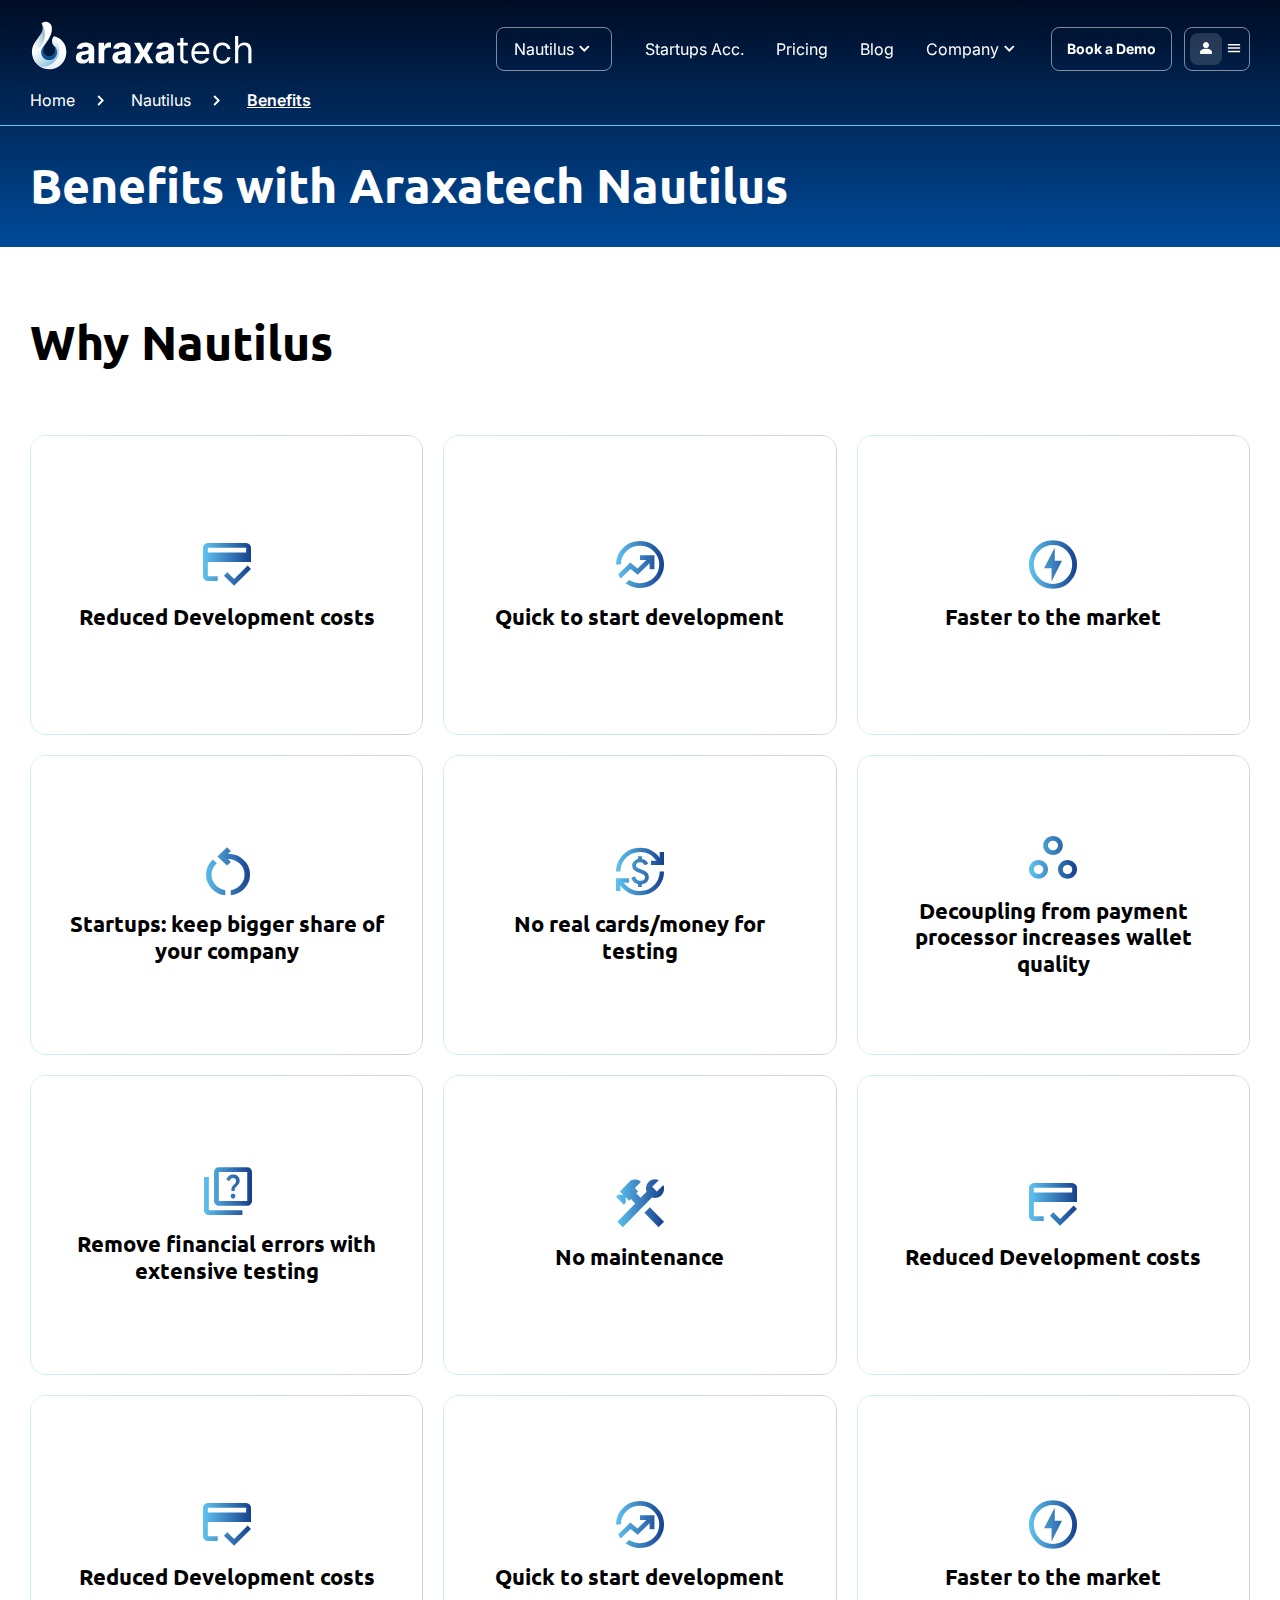
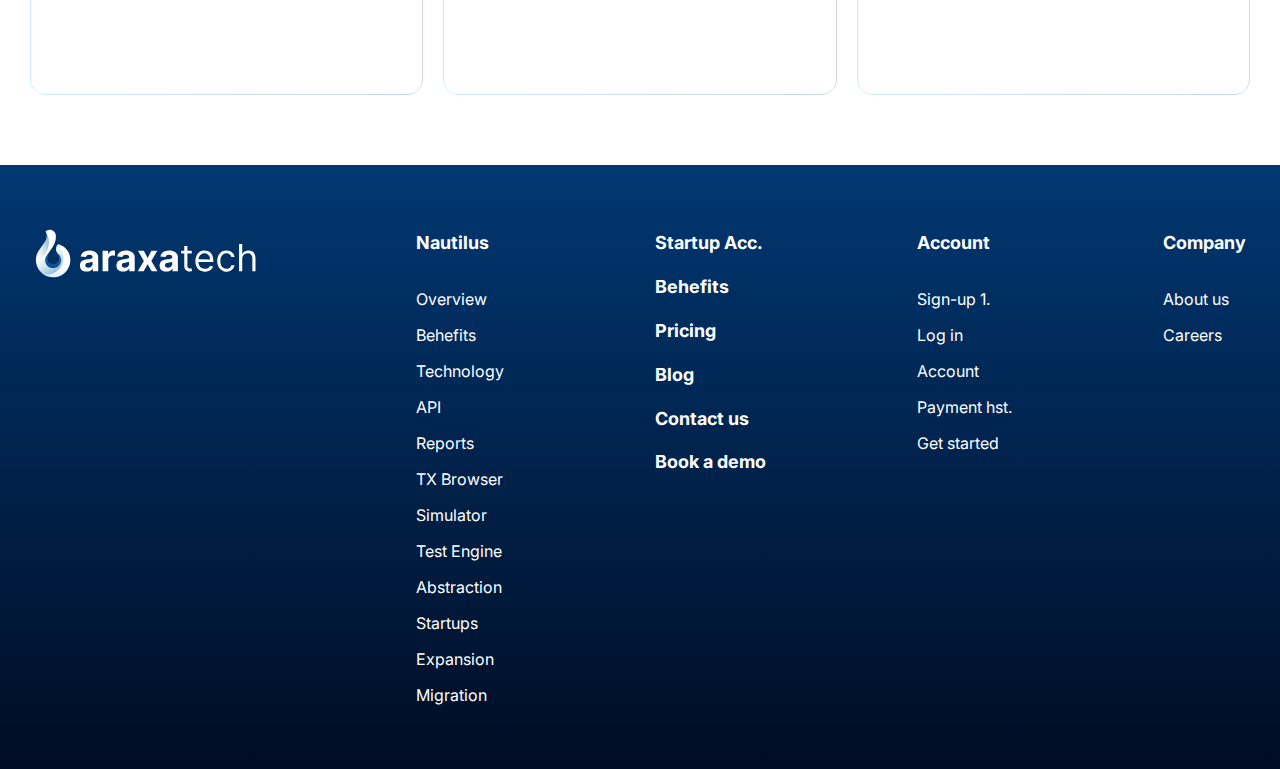
==== commit c67019c6: "update v3.2" ====
--- a/benefits.html
+++ b/benefits.html
@@ -8,8 +8,8 @@
 	<!-- <style>body{opacity: 0;}</style> -->
 	<link rel="preconnect" href="https://fonts.googleapis.com">
 	<link rel="preconnect" href="https://fonts.gstatic.com" crossorigin>
-	<link href="https://fonts.googleapis.com/css2?family=Inter:wght@400;700&family=Ubuntu:wght@700&display=swap&_v=20231215121533" rel="stylesheet">
-	<link rel="stylesheet" href="css/style.min.css?_v=20231215121533">
+	<link href="https://fonts.googleapis.com/css2?family=Inter:wght@400;700&family=Ubuntu:wght@700&display=swap&_v=20231215171348" rel="stylesheet">
+	<link rel="stylesheet" href="css/style.min.css?_v=20231215171348">
 	<link rel="shortcut icon" href="favicon.ico">
 	<!-- <meta name="robots" content="noindex, nofollow"> -->
 	<meta name="viewport" content="width=device-width, initial-scale=1.0">
@@ -221,7 +221,7 @@
 						<div class="benefits__item item-benefits">
 							<div class="item-benefits__info">
 								<div class="item-benefits__img">
-									<img src="img/benefits/benefits-item-1.svg" alt="benefits-item">
+									<span class="_icon-reduced"></span>
 								</div>
 								<div class="item-benefits__title">Reduced Development costs</div>
 							</div>
@@ -234,7 +234,7 @@
 						<div class="benefits__item item-benefits">
 							<div class="item-benefits__info">
 								<div class="item-benefits__img">
-									<img src="img/benefits/benefits-item-2.svg" alt="benefits-item">
+									<span class="_icon-quick"></span>
 								</div>
 								<div class="item-benefits__title">Quick to start development</div>
 							</div>
@@ -245,7 +245,7 @@
 						<div class="benefits__item item-benefits">
 							<div class="item-benefits__info">
 								<div class="item-benefits__img">
-									<img src="img/benefits/benefits-item-3.svg" alt="benefits-item">
+									<span class="_icon-faster"></span>
 								</div>
 								<div class="item-benefits__title">Faster to the market</div>
 							</div>
@@ -256,7 +256,7 @@
 						<div class="benefits__item item-benefits">
 							<div class="item-benefits__info">
 								<div class="item-benefits__img">
-									<img src="img/benefits/benefits-item-4.svg" alt="benefits-item">
+									<span class="_icon-startups"></span>
 								</div>
 								<div class="item-benefits__title">Startups: keep bigger share of your company</div>
 							</div>
@@ -267,7 +267,7 @@
 						<div class="benefits__item item-benefits">
 							<div class="item-benefits__info">
 								<div class="item-benefits__img">
-									<img src="img/benefits/benefits-item-5.svg" alt="benefits-item">
+									<span class="_icon-money"></span>
 								</div>
 								<div class="item-benefits__title">No real cards/money for testing</div>
 							</div>
@@ -278,7 +278,7 @@
 						<div class="benefits__item item-benefits">
 							<div class="item-benefits__info">
 								<div class="item-benefits__img">
-									<img src="img/benefits/benefits-item-6.svg" alt="benefits-item">
+									<span class="_icon-decoupling"></span>
 								</div>
 								<div class="item-benefits__title">Decoupling from payment processor increases wallet quality</div>
 							</div>
@@ -289,7 +289,7 @@
 						<div class="benefits__item item-benefits">
 							<div class="item-benefits__info">
 								<div class="item-benefits__img">
-									<img src="img/benefits/benefits-item-7.svg" alt="benefits-item">
+									<span class="_icon-error"></span>
 								</div>
 								<div class="item-benefits__title">Remove financial errors with extensive testing</div>
 							</div>
@@ -300,7 +300,7 @@
 						<div class="benefits__item item-benefits">
 							<div class="item-benefits__info">
 								<div class="item-benefits__img">
-									<img src="img/benefits/benefits-item-8.svg" alt="benefits-item">
+									<span class="_icon-maintenance"></span>
 								</div>
 								<div class="item-benefits__title">No maintenance</div>
 							</div>
@@ -311,7 +311,7 @@
 						<div class="benefits__item item-benefits">
 							<div class="item-benefits__info">
 								<div class="item-benefits__img">
-									<img src="img/benefits/benefits-item-1.svg" alt="benefits-item">
+									<span class="_icon-reduced"></span>
 								</div>
 								<div class="item-benefits__title">Reduced Development costs</div>
 							</div>
@@ -322,7 +322,7 @@
 						<div class="benefits__item item-benefits">
 							<div class="item-benefits__info">
 								<div class="item-benefits__img">
-									<img src="img/benefits/benefits-item-1.svg" alt="benefits-item">
+									<span class="_icon-reduced"></span>
 								</div>
 								<div class="item-benefits__title">Reduced Development costs</div>
 							</div>
@@ -335,7 +335,7 @@
 						<div class="benefits__item item-benefits">
 							<div class="item-benefits__info">
 								<div class="item-benefits__img">
-									<img src="img/benefits/benefits-item-2.svg" alt="benefits-item">
+									<span class="_icon-quick"></span>
 								</div>
 								<div class="item-benefits__title">Quick to start development</div>
 							</div>
@@ -346,7 +346,7 @@
 						<div class="benefits__item item-benefits">
 							<div class="item-benefits__info">
 								<div class="item-benefits__img">
-									<img src="img/benefits/benefits-item-3.svg" alt="benefits-item">
+									<span class="_icon-faster"></span>
 								</div>
 								<div class="item-benefits__title">Faster to the market</div>
 							</div>
@@ -510,7 +510,7 @@
 			</div>
 		</footer>
 	</div>
-	<script src="js/app.min.js?_v=20231215121533"></script>
+	<script src="js/app.min.js?_v=20231215171348"></script>
 </body>
 
 </html>--- a/css/style.min.css
+++ b/css/style.min.css
@@ -1 +1 @@
-@charset "UTF-8";*{padding:0;margin:0;border:0}*,:after,:before{-webkit-box-sizing:border-box;box-sizing:border-box}body,html{height:100%;min-width:320px}body{color:#fff;line-height:1;font-family:Inter,sans-serif;font-size:1rem;-ms-text-size-adjust:100%;-moz-text-size-adjust:100%;-webkit-text-size-adjust:100%;-webkit-font-smoothing:antialiased;-moz-osx-font-smoothing:grayscale}button,input,textarea{font-family:Inter,sans-serif;font-size:inherit;line-height:inherit}button{cursor:pointer;color:inherit;background-color:transparent}a{color:inherit;text-decoration:none}ul li{list-style:none}img{vertical-align:top}h1,h2,h3,h4,h5,h6{font-weight:inherit;font-size:inherit}body{background:#000c24}.lock body{overflow:hidden;-ms-touch-action:none;touch-action:none;-ms-scroll-chaining:none;overscroll-behavior:none}.wrapper{min-height:100%;display:-webkit-box;display:-ms-flexbox;display:flex;-webkit-box-orient:vertical;-webkit-box-direction:normal;-ms-flex-direction:column;flex-direction:column}@supports (overflow:clip){.wrapper{overflow:clip}}.wrapper>main{-webkit-box-flex:1;-ms-flex:1 1 auto;flex:1 1 auto}.wrapper>*{min-width:0}[class*=__container]{max-width:79.375rem;margin:0 auto;padding:0 1.5625rem}.signup-checkbox{position:relative}.signup-checkbox:not(:last-child){margin-bottom:1.75rem}.signup-checkbox__input{position:absolute;width:0;height:0;opacity:0}.signup-checkbox__input:checked+.signup-checkbox__label:before{background:#013771 url(../img/icon/check.svg) center/16px no-repeat;border:.0625rem solid #013771}.signup-checkbox__input:disabled+.signup-checkbox__label:before{border:.0625rem solid #f4f3fe;background:#f4f3fe url(../img/icon/check-dis.svg) center/16px no-repeat}.signup-checkbox__label{cursor:pointer;display:-webkit-inline-box;display:-ms-inline-flexbox;display:inline-flex;position:relative;gap:.625rem}.signup-checkbox__label:before{content:"";-ms-flex-item-align:start;align-self:flex-start;-webkit-box-flex:0;-ms-flex:0 0 24px;flex:0 0 24px;width:24px;height:24px;border-radius:.25rem;border:.0625rem solid #bdbcdb;-webkit-transition:all .3s;transition:all .3s;background:0 0}._form-error .signup-checkbox__label:before{border:.0625rem solid #f93232}.signup-checkbox__text{-ms-flex-item-align:center;-ms-grid-row-align:center;align-self:center;color:#212121}.select{min-width:0;position:relative}.select__body{position:relative}.select__title{color:#0a0a0a;text-align:left;border-radius:.5rem;border:.0625rem solid #c2c2c2;background:#fff;cursor:pointer;width:100%}._select-focus .select__title{border:.0625rem solid #0a0a0a}.select__value{display:-webkit-box;display:-ms-flexbox;display:flex;min-width:0;-webkit-box-align:center;-ms-flex-align:center;align-items:center;height:3.5rem;padding:0 1.25rem;gap:.625rem;font-size:1.1875rem}.select__value>*{-webkit-box-flex:1;-ms-flex:1 1 auto;flex:1 1 auto}.select__value:after{content:"";-ms-flex-item-align:center;-ms-grid-row-align:center;align-self:center;-webkit-box-flex:0;-ms-flex:0 0 10px;flex:0 0 10px;width:.625rem;height:.625rem;top:50%;-webkit-transition:all .3s ease 0s;transition:all .3s ease 0s;display:-webkit-box;display:-ms-flexbox;display:flex;-webkit-box-pack:center;-ms-flex-pack:center;justify-content:center;-webkit-box-align:center;-ms-flex-align:center;align-items:center;background:url(../img/icon/arrow-select.svg) center/10px no-repeat;-webkit-transform:rotate(-180deg);-ms-transform:rotate(-180deg);transform:rotate(-180deg)}._select-open .select__value:after{-webkit-transform:rotate(0);-ms-transform:rotate(0);transform:rotate(0)}.select__value._select-pseudo-label::before{content:attr(data-pseudo-label);opacity:.5}.select__content{-webkit-box-flex:1;-ms-flex:1 1 auto;flex:1 1 auto;overflow:hidden;text-overflow:ellipsis;white-space:nowrap}.select__text{-webkit-box-flex:1;-ms-flex:1 1 auto;flex:1 1 auto;overflow:hidden;text-overflow:ellipsis;white-space:nowrap}.select__input{width:100%;background-color:transparent;height:100%}.select__options{color:#000;position:static;border-radius:0 0 .5rem .5rem;min-width:100%;background-color:#fff;-webkit-box-shadow:0 4px 8px 0 rgba(1,55,113,.16);box-shadow:0 4px 8px 0 rgba(1,55,113,.16)}.select__scroll{overflow-y:auto;overflow-x:hidden;max-height:15rem!important;scrollbar-width:thin;scrollbar-color:#e0e0f0 transparent}.select__scroll::-webkit-scrollbar{width:5px}.select__scroll::-webkit-scrollbar-thumb{background-color:#e0e0f0;border-radius:.25rem}.select__option{width:100%;text-align:left;cursor:pointer;padding:.75rem 1rem;font-size:1rem;color:inherit;min-height:3rem}.select__option._select-selected{background-color:#eee}.select__row{display:-webkit-inline-box;display:-ms-inline-flexbox;display:inline-flex;-webkit-box-align:center;-ms-flex-align:center;align-items:center}._select-tag{cursor:pointer}[data-fullscreen]{min-height:100vh}.touch [data-fullscreen]{min-height:calc(var(--vh,1vh) * 100)}.fp-init body{overflow:hidden;-ms-touch-action:none;touch-action:none;-ms-scroll-chaining:none;overscroll-behavior:none}[data-fp]{min-height:100vh}.touch [data-fp]{min-height:calc(var(--vh,1vh) * 100)}.fp-init [data-fp]{z-index:1;-ms-touch-action:none;touch-action:none;position:relative;overflow:hidden}.fp-switching [data-fp-section]{-ms-touch-action:none;touch-action:none}.fp-init [data-fp-section]{position:absolute;top:0;left:0;right:0;bottom:0;width:100%;height:100%;overflow:auto}.fp-init .cards-mode [data-fp-section],.fp-init .slider-mode [data-fp-section]{-webkit-transition:-webkit-transform .7s cubic-bezier(.55,.085,0,.99) 0s;transition:-webkit-transform .7s cubic-bezier(.55,.085,0,.99) 0s;transition:transform .7s cubic-bezier(.55,.085,0,.99) 0s;transition:transform .7s cubic-bezier(.55,.085,0,.99) 0s,-webkit-transform .7s cubic-bezier(.55,.085,0,.99) 0s}.fp-init .fade-mode [data-fp-section]{-webkit-transition:opacity .5s ease-in-out 0s,visibility .5s ease-in-out 0s;transition:opacity .5s ease-in-out 0s,visibility .5s ease-in-out 0s}.fp-bullets{position:fixed;top:50%;-webkit-transform:translate(0,-50%);-ms-transform:translate(0,-50%);transform:translate(0,-50%);right:1.25rem;max-height:100%;display:-webkit-box;display:-ms-flexbox;display:flex;-webkit-box-orient:vertical;-webkit-box-direction:normal;-ms-flex-direction:column;flex-direction:column;-ms-flex-wrap:wrap;flex-wrap:wrap;-webkit-box-align:center;-ms-flex-align:center;align-items:center;-webkit-box-pack:center;-ms-flex-pack:center;justify-content:center;z-index:2;gap:.625rem;padding:.3125rem 0}.fp-bullets .fp-bullet{cursor:pointer;width:.9375rem;height:.9375rem;-webkit-box-flex:0;-ms-flex:0 0 .9375rem;flex:0 0 .9375rem;border-radius:.625rem;background-color:rgba(0,12,36,.5);border:.0625rem solid rgba(255,255,255,.5);opacity:.6;-webkit-transition:opacity .4s ease-in-out 0s,background-color .4s ease-in-out 0s,-webkit-transform .4s ease-in-out 0s,-webkit-box-shadow .4s ease-in-out 0s;transition:opacity .4s ease-in-out 0s,background-color .4s ease-in-out 0s,-webkit-transform .4s ease-in-out 0s,-webkit-box-shadow .4s ease-in-out 0s;transition:transform .4s ease-in-out 0s,opacity .4s ease-in-out 0s,background-color .4s ease-in-out 0s,box-shadow .4s ease-in-out 0s;transition:transform .4s ease-in-out 0s,opacity .4s ease-in-out 0s,background-color .4s ease-in-out 0s,box-shadow .4s ease-in-out 0s,-webkit-transform .4s ease-in-out 0s,-webkit-box-shadow .4s ease-in-out 0s}.fp-bullets .fp-bullet-active{opacity:1;background-color:#184390}[class*=-ibg]{position:relative}[class*=-ibg] img{position:absolute;width:100%;height:100%;top:0;left:0;-o-object-fit:cover;object-fit:cover}[class*=-ibg--contain] img{-o-object-fit:contain;object-fit:contain}.breadcrumbs{color:#fff;font-weight:400;line-height:1.25}.breadcrumbs__link{display:-webkit-inline-box;display:-ms-inline-flexbox;display:inline-flex;-webkit-box-align:center;-ms-flex-align:center;align-items:center;-webkit-transition:all .3s;transition:all .3s}.breadcrumbs__link:not(:last-child)::after{content:url(../img/icon/arrow-crumbs.svg);width:1.25rem;height:1.25rem;display:inline-block}.breadcrumbs__current{font-weight:600;text-decoration:underline}.btn{display:-webkit-box;display:-ms-flexbox;display:flex;-webkit-box-align:center;-ms-flex-align:center;align-items:center;gap:.625rem;border-radius:.5rem;color:#fff;font-size:.875rem;font-weight:700;line-height:1;text-transform:capitalize;padding:.75rem .5rem .75rem 1rem;border:1px solid #60c6f2;position:relative;-webkit-transition:background .3s,-webkit-box-shadow .3s;transition:background .3s,-webkit-box-shadow .3s;transition:box-shadow .3s,background .3s;transition:box-shadow .3s,background .3s,-webkit-box-shadow .3s}.btn span{position:relative;z-index:2}.btn::after{content:"";width:1.25rem;height:1.25rem;background:url(../img/icon/arrow-right.svg) center/cover no-repeat;position:relative;z-index:2}.btn:active{background:#184390;-webkit-box-shadow:none;box-shadow:none}.btn:active::before{background:#184390}.swiper-button-next,.swiper-button-prev{pointer-events:all;width:2rem;height:2rem;border-radius:50%;background:rgba(255,255,255,.5);-webkit-box-shadow:0 4px 11px 0 rgba(0,0,0,.11);box-shadow:0 4px 11px 0 rgba(0,0,0,.11);-webkit-backdrop-filter:blur(6px);backdrop-filter:blur(6px)}.header{position:fixed;top:16px;left:0;background:0 0;width:100%;z-index:20;padding:.3125rem 0;-webkit-transition:all .3s;transition:all .3s}@supports ((-webkit-backdrop-filter:blur(5px)) or (backdrop-filter:blur(5px))){.header{-webkit-backdrop-filter:blur(5px);backdrop-filter:blur(5px)}}.header.header-fullpage{top:0;background:#004a9a}@supports ((-webkit-backdrop-filter:blur(5px)) or (backdrop-filter:blur(5px))){.header.header-fullpage{-webkit-backdrop-filter:blur(5px);backdrop-filter:blur(5px);background:rgba(0,74,154,.3)}}.fp-init.fp-section-0 .header{top:16px;background:0 0}.header._header-scroll{top:0;background:#004a9a}@supports ((-webkit-backdrop-filter:blur(5px)) or (backdrop-filter:blur(5px))){.header._header-scroll{-webkit-backdrop-filter:blur(5px);backdrop-filter:blur(5px);background:rgba(0,74,154,.7)}}.header__body{display:-webkit-box;display:-ms-flexbox;display:flex;-webkit-box-align:center;-ms-flex-align:center;align-items:center;-webkit-box-pack:justify;-ms-flex-pack:justify;justify-content:space-between;gap:1.25rem}.header__logo{max-width:14.0625rem}.header__logo img{width:100%;height:auto;-o-object-fit:cover;object-fit:cover}.menu__body{position:relative}.menu__list{display:-webkit-box;display:-ms-flexbox;display:flex;-webkit-box-align:center;-ms-flex-align:center;align-items:center}.menu__item{position:relative}.menu__link{-webkit-transition:color .3s;transition:color .3s;white-space:nowrap}.menu__btn-arrow{display:-webkit-box;display:-ms-flexbox;display:flex;-webkit-box-align:center;-ms-flex-align:center;align-items:center}.menu__btn-arrow::after{content:"";-webkit-box-flex:0;-ms-flex:0 0 1.25rem;flex:0 0 1.25rem;width:1.25rem;height:1.25rem;background:url(../img/icon/arrow-right.svg) center/cover no-repeat;-webkit-transform:rotate(90deg);-ms-transform:rotate(90deg);transform:rotate(90deg);-webkit-transition:-webkit-transform .3s;transition:-webkit-transform .3s;transition:transform .3s;transition:transform .3s,-webkit-transform .3s}.submenu-open .menu__btn-arrow::after{-webkit-transform:rotate(-90deg);-ms-transform:rotate(-90deg);transform:rotate(-90deg)}.menu__link-demo{display:block;max-width:-webkit-fit-content;max-width:-moz-fit-content;max-width:fit-content;border-radius:.5rem;border:1px solid rgba(255,255,255,.5);padding:.78125rem .9375rem;font-size:.875rem;font-weight:700;line-height:normal;-webkit-transition:all .3s;transition:all .3s;white-space:nowrap}.menu__link-demo:not(:last-child){margin-right:.75rem}.menu__link-demo:active{background:rgba(255,255,255,.4)}.bigmenu__button{display:-webkit-box;display:-ms-flexbox;display:flex;-webkit-box-align:center;-ms-flex-align:center;align-items:center;padding:.6875rem 1.0625rem;border-radius:.5rem;border:1px solid rgba(255,255,255,.5);-webkit-transition:all .3s;transition:all .3s}.bigmenu__button::after{content:"";-webkit-box-flex:0;-ms-flex:0 0 1.25rem;flex:0 0 1.25rem;width:1.25rem;height:1.25rem;background:url(../img/icon/arrow-right.svg) center/cover no-repeat;-webkit-transform:rotate(90deg);-ms-transform:rotate(90deg);transform:rotate(90deg);-webkit-transition:-webkit-transform .3s;transition:-webkit-transform .3s;transition:transform .3s;transition:transform .3s,-webkit-transform .3s}.bigmenu-open .bigmenu__button{background:rgba(255,255,255,.4)}.bigmenu-open .bigmenu__button::after{-webkit-transform:rotate(-90deg);-ms-transform:rotate(-90deg);transform:rotate(-90deg)}.bigmenu__dropdown{position:absolute;left:0;top:calc(100% + 20px);background-color:#fff;border-radius:0 1rem 1rem 1rem;color:#212121;display:-ms-grid;display:grid;-ms-grid-columns:(1fr)[3];grid-template-columns:repeat(3,1fr);width:100%;overflow:hidden;-webkit-transform-origin:0 0;-ms-transform-origin:0 0;transform-origin:0 0;-webkit-transform:rotateX(90deg);transform:rotateX(90deg);visibility:hidden;opacity:0;-webkit-transition:all .3s;transition:all .3s}.bigmenu-open .bigmenu__dropdown{-webkit-transform:rotateX(0);transform:rotateX(0);visibility:visible;opacity:1}.bigmenu__item:not(:last-child){border-bottom:1px solid #dfdfdf}.bigmenu__link{display:block;color:#212121;line-height:1.5;padding:.75rem 1rem;-webkit-transition:background .3s,color .3s;transition:background .3s,color .3s}.submenu{min-width:6.375rem;position:absolute;left:0;top:calc(100% + 32px);background-color:#fff;border-radius:0 0 1rem 1rem;color:#212121;width:100%;overflow:hidden;-webkit-transform-origin:0 0;-ms-transform-origin:0 0;transform-origin:0 0;-webkit-transform:rotateX(90deg);transform:rotateX(90deg);visibility:hidden;opacity:0;-webkit-transition:all .3s;transition:all .3s}.submenu-open .submenu{-webkit-transform:rotateX(0);transform:rotateX(0);visibility:visible;opacity:1}.submenu__item:not(:last-child){border-bottom:1px solid #dfdfdf}.submenu__link{display:block;color:#212121;line-height:1.5;padding:.75rem 1rem;-webkit-transition:background .3s,color .3s;transition:background .3s,color .3s}.user-block__btn{display:-webkit-box;display:-ms-flexbox;display:flex;-webkit-box-align:center;-ms-flex-align:center;align-items:center;gap:.25rem;border-radius:.5rem;border:1px solid rgba(255,255,255,.5);padding:.3125rem .4375rem .3125rem .3125rem}.user-block-open .user-block__btn{background:rgba(255,255,255,.4)}.user-block__icon{display:-ms-grid;display:grid;place-content:center;width:2rem;height:2rem;padding:.1875rem;border-radius:.5rem;background:rgba(255,255,255,.15)}.user-block-open .user-block__icon{background:#326198}.user-block__lines{display:-ms-grid;display:grid;place-content:center;width:1rem;height:1rem}.user-block__dropdown{max-width:15.3125rem;position:absolute;right:0;top:calc(100% + 20px);background-color:#fff;border-radius:1rem 0 1rem 1rem;color:#212121;width:100%;overflow:hidden;-webkit-transform-origin:0 0;-ms-transform-origin:0 0;transform-origin:0 0;-webkit-transform:rotateX(90deg);transform:rotateX(90deg);visibility:hidden;opacity:0;-webkit-transition:all .3s;transition:all .3s}.user-block-open .user-block__dropdown{-webkit-transform:rotateX(0);transform:rotateX(0);visibility:visible;opacity:1}.user-block__item:not(:last-child){border-bottom:1px solid #dfdfdf}.user-block__link{display:block;color:#212121;line-height:1.5;padding:.75rem 1rem;-webkit-transition:background .3s,color .3s;transition:background .3s,color .3s}.user-block__link--arrow{display:-webkit-box;display:-ms-flexbox;display:flex;-webkit-box-align:center;-ms-flex-align:center;align-items:center;-webkit-box-pack:justify;-ms-flex-pack:justify;justify-content:space-between;gap:.625rem}.user-block__link--arrow::after{content:"";-webkit-box-flex:0;-ms-flex:0 0 1.25rem;flex:0 0 1.25rem;width:1.25rem;height:1.25rem;background:url(../img/icon/arrow-black.svg) center/7px 11px no-repeat}.icon-menu{display:none}.footer{scrollbar-width:none}.footer::-webkit-scrollbar{width:0}.footer::-moz-scrollbar{width:0;height:0}.footer__bottom{padding:4rem 0;background:-webkit-gradient(linear,left top,left bottom,color-stop(-.05%,#013872),color-stop(99.95%,#000c24));background:linear-gradient(180deg,#013872 -.05%,#000c24 99.95%)}.footer__body{display:-webkit-box;display:-ms-flexbox;display:flex;-webkit-box-pack:justify;-ms-flex-pack:justify;justify-content:space-between;gap:1.875rem}.footer__logo{max-width:14.0625rem}.footer__logo img{max-width:14.0625rem;width:100%;height:auto;-o-object-fit:cover;object-fit:cover}.footer__columns{display:-webkit-box;display:-ms-flexbox;display:flex;padding-right:.25rem}.footer__col-title{font-size:1.125rem;font-weight:700;line-height:1.55}.footer__col-list{display:-ms-grid;display:grid;-ms-flex-line-pack:start;align-content:start;gap:1rem}.footer__col-list:not(:first-child){margin-top:2rem}.footer__col-link{color:#fff;font-size:1rem;font-weight:400;line-height:1.25;-webkit-transition:color .3s;transition:color .3s}.footer__links{display:-ms-grid;display:grid;-ms-flex-line-pack:start;align-content:start;gap:1rem}.footer__links:not(:first-child){margin-top:1rem}.footer__link{font-size:1.125rem;font-weight:700;line-height:1.55;-webkit-transition:color .3s;transition:color .3s}.want{padding:7.5rem 0}.want__body{display:-ms-grid;display:grid;-ms-grid-columns:(1fr)[3];grid-template-columns:repeat(3,1fr);-webkit-box-align:center;-ms-flex-align:center;align-items:center;gap:2rem}.want__item{display:-ms-grid;display:grid;gap:1.4375rem;padding:1.5rem 1.5rem 1.5rem 2rem;border-radius:1rem;background:#09245a}.want__item-title{color:#fff;font-weight:700;line-height:normal;text-transform:capitalize}.want__item-link{-webkit-box-pack:justify;-ms-flex-pack:justify;justify-content:space-between}.promo{background:-webkit-gradient(linear,left bottom,left top,color-stop(.06%,#004a9a),to(#000c24));background:linear-gradient(0deg,#004a9a .06%,#000c24 100%);padding-top:6.25rem;padding-bottom:6.25rem;display:-ms-grid;display:grid;scrollbar-width:none}.promo::-webkit-scrollbar{width:0}.promo::-moz-scrollbar{width:0;height:0}.promo__container{width:100%;height:100%}.promo__body{height:100%;display:-ms-grid;display:grid;-ms-grid-columns:33.75rem 35.1875rem;grid-template-columns:33.75rem 35.1875rem;-webkit-box-pack:justify;-ms-flex-pack:justify;justify-content:space-between;gap:1.875rem}.promo__content{margin-top:auto;-ms-flex-item-align:end;-ms-grid-row-align:end;align-self:end;max-width:33.75rem}.promo__title{font-family:Ubuntu,sans-serif;font-size:3rem;font-weight:700;line-height:normal}.promo__title:not(:last-child){margin-bottom:1.0625rem}.promo__text{max-width:28.75rem;font-size:1.1875rem;line-height:1.47;text-transform:capitalize}.promo__text:not(:last-child){margin-bottom:2.1875rem}.promo__list{display:-ms-grid;display:grid;gap:1rem}.promo__list:not(:last-child){margin-bottom:2.5rem}.promo__link{max-width:-webkit-fit-content;max-width:-moz-fit-content;max-width:fit-content;display:-ms-grid;display:grid;-ms-grid-columns:auto 1.25rem;grid-template-columns:auto 1.25rem;-webkit-box-align:center;-ms-flex-align:center;align-items:center;-webkit-box-pack:start;-ms-flex-pack:start;justify-content:start;gap:.5625rem;font-weight:700;line-height:1.5;-webkit-transition:color .3s;transition:color .3s}.promo__link::after{content:"";width:1.25rem;height:1.25rem;background:url(../img/icon/arrow-right.svg) center/cover no-repeat}.promo__btn{display:block;max-width:-webkit-fit-content;max-width:-moz-fit-content;max-width:fit-content;padding:.875rem 1rem;border-radius:.5rem;background:#fff;color:#000;font-size:.875rem;font-weight:700;text-transform:capitalize;-webkit-transition:all .3s;transition:all .3s}.promo__btn:active{background:#184390;color:#fff}.promo__images{margin-top:auto;-ms-flex-item-align:end;-ms-grid-row-align:end;align-self:end;position:relative;padding-bottom:1.625rem;padding-top:2.5rem}.promo__img-big{display:block;border-radius:1rem;width:100%;height:auto;-o-object-fit:cover;object-fit:cover;-webkit-box-shadow:0 11px 35px 5px rgba(0,0,0,.11);box-shadow:0 11px 35px 5px rgba(0,0,0,.11)}.promo__img-mini{border-radius:.5rem;position:absolute;top:0;right:0;display:block;width:100%;height:auto;-o-object-fit:cover;object-fit:cover;-webkit-box-shadow:0 11px 35px 5px rgba(0,0,0,.11);box-shadow:0 11px 35px 5px rgba(0,0,0,.11);z-index:2}.information{padding-top:5.875rem;padding-bottom:8.125rem;position:relative;overflow:hidden;display:-ms-grid;display:grid;scrollbar-width:none}.information::-webkit-scrollbar{width:0}.information::-moz-scrollbar{width:0;height:0}.information::before{content:"";position:absolute;width:50.3125rem;height:50.3125rem;border-radius:50%;opacity:.45;background:radial-gradient(50% 50% at 50% 50%,rgba(95,197,241,.23) 0,rgba(0,12,36,.23) 94.27%);-webkit-filter:blur(10px);filter:blur(10px)}.no-webp .information__container{background-image:url(../img/ellipse-decor.png)}.information__container{width:100%;height:100%;background-position:top 50% right 0;background-repeat:no-repeat;background-size:630px}.information-tabs{display:-ms-grid;display:grid;gap:1.875rem;height:100%;position:relative;z-index:2}.information-tabs__navigation{-ms-flex-item-align:start;-ms-grid-row-align:start;align-self:start;display:-webkit-box;display:-ms-flexbox;display:flex;max-width:-webkit-fit-content;max-width:-moz-fit-content;max-width:fit-content;border-bottom:1px solid rgba(255,255,255,.5);margin:0 auto}.information-tabs__title{color:rgba(255,255,255,.5);font-size:1.1875rem;font-weight:700;line-height:normal;text-transform:capitalize;padding:.65625rem 1.75rem;position:relative;-webkit-transition:color .3s;transition:color .3s}.information-tabs__title::before{content:"";width:0;height:.0625rem;background-color:#fff;position:absolute;left:0;bottom:-.0625rem;-webkit-transition:width .3s;transition:width .3s}.information-tabs__title._tab-active{color:#fff}.information-tabs__title._tab-active::before{width:100%}.information-tabs__content{-ms-flex-item-align:end;-ms-grid-row-align:end;align-self:end}.information-tabs__body{margin-top:auto}.information-tabs__inner{display:-webkit-box;display:-ms-flexbox;display:flex;-webkit-box-align:center;-ms-flex-align:center;align-items:center;-webkit-box-pack:justify;-ms-flex-pack:justify;justify-content:space-between;gap:1.875rem}.information-tabs__info-title{font-family:Ubuntu,sans-serif;font-size:2rem;font-weight:700;line-height:normal}.information-tabs__info-title:not(:last-child){margin-bottom:2.25rem}.information-tabs__table{max-width:28.75rem;border-radius:1rem;border:1px solid rgba(255,252,252,.32);padding:1rem 0}.information-tabs__table:not(:last-child){margin-bottom:2.75rem}.information-tabs__table-item{padding:1rem 1.5rem}.information-tabs__table-item:not(:last-child){border-bottom:1px solid rgba(231,231,231,.32)}.information-tabs__table-item:nth-child(1){padding-top:.9375rem;padding-bottom:1.5rem}.information-tabs__table-item:nth-child(2){padding-top:1.5625rem;padding-bottom:1.75rem}.information-tabs__table-item:nth-child(2) .information-tabs__table-title:not(:last-child){margin-bottom:.625rem}.information-tabs__table-item:nth-child(3){padding-top:1.5rem}.information-tabs__table-title{font-size:1.125rem;font-weight:700;line-height:normal}.information-tabs__table-title:not(:last-child){margin-bottom:.25rem}.information-tabs__table-text{color:#c5c5c5;line-height:1.25}.information-tabs__link{max-width:-webkit-fit-content;max-width:-moz-fit-content;max-width:fit-content}.information-tabs__img img{width:100%;height:auto;-o-object-fit:cover;object-fit:cover}.no-webp .helps{background:url(../img/helps/bg-1.jpg) center/contain no-repeat}.helps{padding-top:6.875rem;padding-bottom:6.875rem;display:-ms-grid;display:grid;scrollbar-width:none}.helps::-webkit-scrollbar{width:0}.helps::-moz-scrollbar{width:0;height:0}.helps:not(:last-child){border-bottom:5px solid #000c24}.helps__container{width:100%;height:100%}.helps__body{height:100%;display:-ms-grid;display:grid;-ms-flex-line-pack:end;align-content:end}.helps__body--right{-webkit-box-pack:end;-ms-flex-pack:end;justify-content:end;margin-left:auto}.helps__subtitle{margin-top:auto;font-size:1.125rem;font-weight:700;line-height:normal;text-transform:uppercase}.helps__subtitle:not(:last-child){margin-bottom:.5rem}.helps__title{font-family:Ubuntu,sans-serif;font-size:2rem;font-weight:700;line-height:normal;text-transform:capitalize}.helps__title:not(:last-child){margin-bottom:2.75rem}.helps__link{max-width:-webkit-fit-content;max-width:-moz-fit-content;max-width:fit-content;display:-webkit-box;display:-ms-flexbox;display:flex;-webkit-box-align:center;-ms-flex-align:center;align-items:center;gap:.625rem;border-radius:.5rem;color:#fff;font-size:.875rem;font-weight:700;line-height:normal;text-transform:capitalize;padding:.75rem .5rem .75rem 1rem;background:0 0;border:1px solid #60c6f2;-webkit-transition:all .3s;transition:all .3s}.helps__link::after{content:"";width:1.25rem;height:1.25rem;background:url(../img/icon/arrow-right.svg) center/cover no-repeat;position:relative;z-index:2}.helps__link:active{background:#184390;border:1px solid #184390;-webkit-box-shadow:none;box-shadow:none}.table-helps{width:28.75rem;border-radius:1rem;border:1px solid rgba(255,252,252,.32);background:rgba(96,198,242,.25);-webkit-backdrop-filter:blur(6px);backdrop-filter:blur(6px)}.table-helps:not(:last-child){margin-bottom:2.6875rem}.table-helps__item{padding:1.5rem}.table-helps__item:first-child{padding-top:2rem}.table-helps__item:last-child{padding-bottom:2rem}.table-helps__item:not(:last-child){border-bottom:1px solid rgba(231,231,231,.32)}.table-helps__title{font-size:1.125rem;font-weight:700;line-height:normal}.table-helps__title:not(:last-child){margin-bottom:.1875rem}.table-helps__text{color:#c5c5c5;font-size:1rem;font-weight:400;line-height:1.25}.innerpage__top{background:-webkit-gradient(linear,left bottom,left top,color-stop(.06%,#004a9a),to(#000c24));background:linear-gradient(0deg,#004a9a .06%,#000c24 100%);display:-ms-grid;display:grid;-ms-flex-line-pack:start;align-content:start}.innerpage__head{padding-bottom:.9375rem;border-bottom:1px solid #60c6f2}.innerpage__container{width:100%}.innerpage__title{font-family:Ubuntu,sans-serif;font-weight:700;line-height:normal}.innerpage__title:not(:last-child){margin-bottom:.9375rem}.innerpage__text{font-weight:400;line-height:1.4;font-style:italic}.innerpage__inner{background-color:#fff;color:#000}.innerpage__body{display:-ms-grid;display:grid;-ms-grid-columns:19.9375rem 1fr;grid-template-columns:19.9375rem 1fr}.innerpage__content{min-width:0}.aside-block{position:sticky;left:0;top:4.375rem;-ms-flex-item-align:start;-ms-grid-row-align:start;align-self:start;border-radius:1rem;padding:1rem;background:#fff;-webkit-box-shadow:0 4px 10px 0 rgba(0,0,0,.05);box-shadow:0 4px 10px 0 rgba(0,0,0,.05)}.aside-block__link{display:-webkit-box;display:-ms-flexbox;display:flex;-webkit-box-align:center;-ms-flex-align:center;align-items:center;-webkit-box-pack:justify;-ms-flex-pack:justify;justify-content:space-between;color:#000;line-height:1;padding:.75rem .375rem .75rem .9375rem;min-height:2.75rem;border-radius:.5rem;border:1px solid transparent;-webkit-transition:all .3s;transition:all .3s}.aside-block__link::after{content:"";width:1.25rem;height:1.25rem;background:url(../img/icon/arrow-right.svg) center no-repeat}.aside-block__link.active{font-size:.9375rem;font-weight:600;border:1px solid #60c6f2}.aside-block__link.active::after{background:url(../img/icon/arrow-black.svg) center no-repeat}.api-section{border-bottom:1px solid rgba(21,61,139,.38)}.api-section:last-child{border-bottom:none}.api-section--img{padding-top:0}.api-section__big-img{display:block;position:relative}.api-section__big-img img{border-radius:1rem;width:100%;height:auto;-o-object-fit:cover;object-fit:cover}.api-section__big-img::before{content:"";position:absolute;top:50%;left:50%;width:3rem;height:3rem;background:url(../img/icon/plus.svg) center no-repeat;border-radius:50%;-webkit-box-shadow:0 4px 11px 0 rgba(0,0,0,.11);box-shadow:0 4px 11px 0 rgba(0,0,0,.11);-webkit-backdrop-filter:blur(6px);backdrop-filter:blur(6px);z-index:3;-webkit-transition:-webkit-transform .2s;transition:-webkit-transform .2s;transition:transform .2s;transition:transform .2s,-webkit-transform .2s;-webkit-transform:translate(-50%,-50%) scale(0);-ms-transform:translate(-50%,-50%) scale(0);transform:translate(-50%,-50%) scale(0)}.api-section__big-img::after{content:"";position:absolute;top:0;left:0;width:100%;height:100%;border-radius:16px;z-index:2;background:-webkit-gradient(linear,left top,left bottom,from(rgba(9,36,90,.35)),to(rgba(0,59,123,.35)));background:linear-gradient(180deg,rgba(9,36,90,.35) 0,rgba(0,59,123,.35) 100%);-webkit-transition:-webkit-transform .3s;transition:-webkit-transform .3s;transition:transform .3s;transition:transform .3s,-webkit-transform .3s;-webkit-transform:scale(0);-ms-transform:scale(0);transform:scale(0)}.api-section__inner{color:#000;font-weight:400;line-height:1.37}.api-section__inner h2{font-family:Ubuntu,sans-serif;font-weight:700;line-height:normal;margin-bottom:.625rem}.api-section__inner h4{font-weight:700;line-height:1.4}.api-section__inner h4~p{margin-top:.5rem}.api-section__inner h5{color:#000;font-weight:600;line-height:1.4}.api-section__inner h5:not(:last-child){margin-bottom:.625rem}.api-section__inner ul{padding-left:1.25rem}.api-section__inner ul:not(:last-child){margin-bottom:1.5625rem}.api-section__inner ul li{list-style:disc}.api-section__inner ul li:not(:last-child){margin-bottom:.625rem}.api-section__inner code{display:block;word-break:break-all;border-radius:1rem;border:1px solid #cfcfcf;-webkit-box-shadow:0 4px 10px 0 rgba(0,0,0,.03);box-shadow:0 4px 10px 0 rgba(0,0,0,.03)}.api-section__inner code ul{padding-left:0}.api-section__inner code ul li{list-style:none;font-size:14px;line-height:1.1}.api-section__inner p:not(:last-child){margin-bottom:1.5625rem}.api-section__inner img{border-radius:1rem;width:100%;height:auto;-o-object-fit:cover;object-fit:cover}.api-section__slider-block{position:relative}.api-section__slider{border-radius:1rem;min-width:0}.api-section__slide{position:relative;padding-bottom:23.6%;border-radius:1rem;overflow:hidden;display:block;position:relative}.api-section__slide img{border-radius:1rem;position:absolute;width:100%;height:100%;top:0;left:0;-o-object-fit:cover;object-fit:cover}.api-section__slide::before{content:"";position:absolute;top:50%;left:50%;width:3rem;height:3rem;background:url(../img/icon/plus.svg) center no-repeat;border-radius:50%;-webkit-box-shadow:0 4px 11px 0 rgba(0,0,0,.11);box-shadow:0 4px 11px 0 rgba(0,0,0,.11);-webkit-backdrop-filter:blur(6px);backdrop-filter:blur(6px);z-index:3;-webkit-transition:-webkit-transform .2s;transition:-webkit-transform .2s;transition:transform .2s;transition:transform .2s,-webkit-transform .2s;-webkit-transform:translate(-50%,-50%) scale(0);-ms-transform:translate(-50%,-50%) scale(0);transform:translate(-50%,-50%) scale(0)}.api-section__slide::after{content:"";position:absolute;top:0;left:0;width:100%;height:100%;border-radius:16px;z-index:2;background:-webkit-gradient(linear,left top,left bottom,from(rgba(9,36,90,.35)),to(rgba(0,59,123,.35)));background:linear-gradient(180deg,rgba(9,36,90,.35) 0,rgba(0,59,123,.35) 100%);-webkit-transition:-webkit-transform .3s;transition:-webkit-transform .3s;transition:transform .3s;transition:transform .3s,-webkit-transform .3s;-webkit-transform:scale(0);-ms-transform:scale(0);transform:scale(0)}.api-section__novigation{position:absolute;left:1rem;top:50%;-webkit-transform:translate(0,-50%);-ms-transform:translate(0,-50%);transform:translate(0,-50%);width:calc(100% - 2rem);display:-webkit-box;display:-ms-flexbox;display:flex;-webkit-box-align:center;-ms-flex-align:center;align-items:center;-webkit-box-pack:justify;-ms-flex-pack:justify;justify-content:space-between;gap:.625rem;z-index:5;pointer-events:none}.api-section__row{display:-webkit-box;display:-ms-flexbox;display:flex;gap:1.875rem}.api-section__row picture{display:block;max-width:20.0625rem;width:100%}.api-section__row img{display:block;max-width:20.0625rem;width:100%}.api-section__row p{width:100%}.api-section__table{border-radius:1rem;background:#f7f7f7;width:100%;color:#666;line-height:2}.api-section__table th{text-align:left}.api-section__table tr{display:table-row;vertical-align:inherit;border-color:inherit;border-collapse:collapse;text-indent:initial;border-spacing:2px}.api-section__table tr td{display:table-cell;vertical-align:top}.api-section__table tr:not(:last-child) td{border-bottom:1px solid #abacaf}.benefits{background-color:#fff}.benefits__title{color:#000;font-weight:700;font-family:Ubuntu,sans-serif}.benefits__items{display:-ms-grid;display:grid;grid-template-columns:repeat(auto-fill,minmax(18.4375rem,1fr));gap:1.25rem}.item-benefits{display:-ms-grid;display:grid;place-content:center;color:#000;border-radius:1rem;min-height:18.75rem;background:-webkit-gradient(linear,left top,right top,from(rgba(119,206,244,.38)),to(rgba(119,139,179,.38)));background:linear-gradient(90deg,rgba(119,206,244,.38) 0,rgba(119,139,179,.38) 100%);overflow:hidden;position:relative;cursor:pointer;z-index:1}.item-benefits:hover .item-benefits__text{opacity:1;visibility:visible;pointer-events:all}.item-benefits::before{content:"";width:calc(100% - 2px);height:calc(100% - 2px);background-color:#fff;border-radius:.875rem;top:1px;left:1px;right:1px;bottom:1px;position:absolute;z-index:0}.item-benefits__info{display:-webkit-box;display:-ms-flexbox;display:flex;-webkit-box-orient:vertical;-webkit-box-direction:normal;-ms-flex-direction:column;flex-direction:column;gap:.9375rem;-webkit-box-align:center;-ms-flex-align:center;align-items:center;text-align:center;z-index:1}.item-benefits__img{max-width:3.125rem}.features__items .item-benefits__img{max-width:2.375rem}.item-benefits__img img{width:100%;height:auto;-o-object-fit:cover;object-fit:cover}.item-benefits__title{font-family:Ubuntu,sans-serif;font-weight:700;line-height:1.2}.item-benefits__text{background-color:#fff;width:calc(100% - 2px);height:calc(100% - 2px);border-radius:.875rem;position:absolute;opacity:0;visibility:hidden;pointer-events:none;display:-ms-grid;display:grid;place-items:center;top:1px;left:1px;right:1px;bottom:1px;z-index:2;overflow:auto;-webkit-transition:all .3s;transition:all .3s;scrollbar-width:thin;scrollbar-color:#e0e0f0 transparent}.item-benefits__text::-webkit-scrollbar{width:5px}.item-benefits__text::-webkit-scrollbar-thumb{background-color:#e0e0f0;border-radius:.25rem}.item-benefits__text p{line-height:1.3}.item-benefits__text a{color:#09245a;text-decoration:underline}.features{background-color:#fff}.features__title{color:#000;font-weight:700;font-family:Ubuntu,sans-serif}.features__items{display:-ms-grid;display:grid;-ms-grid-columns:(minmax(14.0625rem,1fr))[4];grid-template-columns:repeat(4,minmax(14.0625rem,1fr));gap:1.25rem}.pricing{background-color:#fff}.pricing__title{color:#000;font-weight:700;font-family:Ubuntu,sans-serif;text-align:center}.pricing__table{border:.0625rem solid #ddd;border-radius:1rem;overflow:auto}.pricing__row{display:-ms-grid;display:grid;-ms-grid-columns:(1fr)[5];grid-template-columns:repeat(5,1fr)}.pricing__row:not(:last-child) .item-pricing{border-bottom:.0625rem solid #ddd}.item-pricing{min-height:4.875rem;display:-ms-grid;display:grid;-webkit-box-align:center;-ms-flex-align:center;align-items:center;color:#000;padding:1.0625rem}.item-pricing:not(:first-child){border-left:.0625rem solid #ddd;place-content:center}.item-pricing__title{font-weight:700;font-family:Ubuntu,sans-serif;line-height:1.2}.item-pricing__text{line-height:1.5}.item-pricing__btn{display:-webkit-box;display:-ms-flexbox;display:flex;-webkit-box-align:center;-ms-flex-align:center;align-items:center;gap:.625rem;border-radius:.5rem;color:#fff;font-size:.875rem;font-weight:700;line-height:1;text-transform:capitalize;padding:.75rem .5rem .75rem 1rem;background:-webkit-gradient(linear,left top,right top,from(#60c6f2),to(#153d8b));background:linear-gradient(90deg,#60c6f2 0,#153d8b 100%);position:relative;white-space:nowrap;-webkit-transition:opacity .3s;transition:opacity .3s}.item-pricing__btn::after{content:"";width:1.25rem;height:1.25rem;background:url(../img/icon/arrow-right.svg) center/cover no-repeat;position:relative;z-index:2}.signup{background-color:#fff}.signup__title{color:#000;font-weight:700;font-family:Ubuntu,sans-serif;text-align:center}.signup__form{margin:0 auto}.signup__block{display:-webkit-box;display:-ms-flexbox;display:flex;-webkit-box-orient:vertical;-webkit-box-direction:normal;-ms-flex-direction:column;flex-direction:column;gap:.3125rem;position:relative}.signup__block:not(:last-child){margin-bottom:1.25rem}.signup__label{color:#0a0a0a}.signup__input{width:100%;height:3.5rem;padding:0 2.8125rem 0 1.25rem;border-radius:.5rem;border:.0625rem solid #c2c2c2;background:#fff;outline:0;color:#0a0a0a;font-size:1.1875rem}._form-focus .signup__input{border:.0625rem solid #0a0a0a}._form-error .signup__input{border:.0625rem solid #ff3b30}.signup__input:disabled{color:#757575;background-color:#ededed;pointer-events:none;border:none}.signup__error{position:absolute;top:2.3125rem;right:1.25rem;opacity:0;-webkit-transition:opacity .3s;transition:opacity .3s}._form-error .signup__error{opacity:1}.signup__textarea{padding:1rem 1.25rem;border-radius:.5rem;border:.0625rem solid #c2c2c2;background:#fff;resize:vertical;min-height:8.4375rem;font-size:1.1875rem;color:#0a0a0a}.signup__btn{display:-webkit-box;display:-ms-flexbox;display:flex;-webkit-box-align:center;-ms-flex-align:center;align-items:center;margin:0 auto;gap:.625rem;border-radius:.5rem;color:#fff;font-size:.875rem;font-weight:700;line-height:1;text-transform:capitalize;padding:.75rem .5rem .75rem 1rem;background:-webkit-gradient(linear,left top,right top,from(#60c6f2),to(#153d8b));background:linear-gradient(90deg,#60c6f2 0,#153d8b 100%);position:relative;white-space:nowrap;-webkit-transition:opacity .3s;transition:opacity .3s}.signup__btn::after{content:"";width:1.25rem;height:1.25rem;background:url(../img/icon/arrow-right.svg) center/cover no-repeat;position:relative;z-index:2}.swiper{overflow:hidden}.swiper-initialized{-ms-touch-action:pan-y;touch-action:pan-y}.swiper-wrapper{width:100%;height:100%;-webkit-box-sizing:content-box;box-sizing:content-box;display:-webkit-box;display:-ms-flexbox;display:flex;position:relative}.swiper-vertical .swiper-wrapper{-webkit-box-orient:vertical;-webkit-box-direction:normal;-ms-flex-direction:column;flex-direction:column}.swiper-autoheight .swiper-wrapper{-webkit-box-align:start;-ms-flex-align:start;align-items:flex-start}.swiper-initialized .swiper-slide{-ms-flex-negative:0;flex-shrink:0}.swiper-android .swiper-slide,.swiper-android .swiper-wrapper{-webkit-transform:translate3d(0,0,0);transform:translate3d(0,0,0)}.swiper-button-lock{display:none!important}@font-face{font-family:lg;src:url([data-uri]) format("woff2"),url([data-uri]) format("woff");font-weight:400;font-style:normal;font-display:block}.lg-icon{font-family:lg!important;speak:never;font-style:normal;font-weight:400;font-variant:normal;text-transform:none;line-height:1;-webkit-font-smoothing:antialiased;-moz-osx-font-smoothing:grayscale}.lg-container{font-family:system-ui,-apple-system,"Segoe UI",Roboto,"Helvetica Neue",Arial,"Noto Sans","Liberation Sans",sans-serif,"Apple Color Emoji","Segoe UI Emoji","Segoe UI Symbol","Noto Color Emoji"}.lg-next,.lg-prev{border-radius:50%;background-color:rgba(255,255,255,.5);-webkit-box-shadow:0 4px 11px 0 rgba(0,0,0,.11);box-shadow:0 4px 11px 0 rgba(0,0,0,.11);-webkit-backdrop-filter:blur(6px);backdrop-filter:blur(6px);color:#09245a;cursor:pointer;display:block;width:42px;height:42px;margin-top:-10px;padding:8px 10px 9px;position:absolute;top:50%;z-index:1080;outline:0;border:none}.lg-next.disabled,.lg-prev.disabled{opacity:0!important;cursor:default}.lg-next:hover:not(.disabled),.lg-prev:hover:not(.disabled){color:#fff;opacity:.7}.lg-single-item .lg-next,.lg-single-item .lg-prev{display:none}.lg-next{right:20px}.lg-next:before{content:url("data:image/svg+xml,<svg width=\"8\" height=\"12\" viewBox=\"0 0 8 12\" fill=\"none\" xmlns=\"http://www.w3.org/2000/svg\"><path d=\"M7.24282 5.99989L2.08341 11.1593L0.757324 9.83322L4.59066 5.99989L0.757324 2.16655L2.08341 0.840469L7.24282 5.99989Z\" fill=\"%2309245A\"/></svg>")}.lg-prev{left:20px}.lg-prev:after{content:url("data:image/svg+xml,<svg width=\"8\" height=\"12\" viewBox=\"0 0 8 12\" fill=\"none\" xmlns=\"http://www.w3.org/2000/svg\"><path d=\"M0.757176 5.99987L5.91659 0.840454L7.24268 2.16654L3.40934 5.99987L7.24268 9.8332L5.91659 11.1593L0.757176 5.99987Z\" fill=\"%2309245A\"/></svg>")}@-webkit-keyframes lg-right-end{0%{left:0}50%{left:-30px}100%{left:0}}@keyframes lg-right-end{0%{left:0}50%{left:-30px}100%{left:0}}@-webkit-keyframes lg-left-end{0%{left:0}50%{left:30px}100%{left:0}}@keyframes lg-left-end{0%{left:0}50%{left:30px}100%{left:0}}.lg-outer.lg-right-end .lg-object{-webkit-animation:lg-right-end .3s;animation:lg-right-end .3s;position:relative}.lg-outer.lg-left-end .lg-object{-webkit-animation:lg-left-end .3s;animation:lg-left-end .3s;position:relative}.lg-toolbar{z-index:1082;left:0;position:absolute;top:0;width:100%}.lg-media-overlap .lg-toolbar{background-image:-webkit-gradient(linear,left bottom,left top,from(rgba(0,0,0,0)),to(rgba(0,0,0,.4)));background-image:linear-gradient(0deg,rgba(0,0,0,0),rgba(0,0,0,.4))}.lg-toolbar .lg-icon{color:#fff;cursor:pointer;float:right;font-size:24px;height:47px;line-height:27px;padding:10px 0;text-align:center;width:50px;text-decoration:none!important;outline:medium none;will-change:color;-webkit-transition:color .2s linear;transition:color .2s linear;background:0 0;border:none;-webkit-box-shadow:none;box-shadow:none}.lg-toolbar .lg-icon.lg-icon-18{font-size:18px}.lg-toolbar .lg-icon:hover{color:#999}.lg-toolbar .lg-close:after{content:"\e070"}.lg-toolbar .lg-maximize{font-size:22px}.lg-toolbar .lg-maximize:after{content:"\e90a"}.lg-toolbar .lg-download:after{content:"\e0f2"}.lg-sub-html{color:#eee;font-size:16px;padding:10px 40px;text-align:center;z-index:1080;opacity:0;-webkit-transition:opacity .2s ease-out 0s;transition:opacity .2s ease-out 0s}.lg-sub-html h4{margin:0;font-size:13px;font-weight:700}.lg-sub-html p{font-size:12px;margin:5px 0 0}.lg-sub-html a{color:inherit}.lg-sub-html a:hover{text-decoration:underline}.lg-media-overlap .lg-sub-html{background-image:-webkit-gradient(linear,left top,left bottom,from(rgba(0,0,0,0)),to(rgba(0,0,0,.6)));background-image:linear-gradient(180deg,rgba(0,0,0,0),rgba(0,0,0,.6))}.lg-item .lg-sub-html{position:absolute;bottom:0;right:0;left:0}.lg-error-msg{font-size:14px;color:#999}.lg-counter{color:#fff;display:inline-block;font-size:16px;padding-left:20px;padding-top:12px;height:47px;vertical-align:middle}.lg-closing .lg-next,.lg-closing .lg-prev,.lg-closing .lg-sub-html,.lg-closing .lg-toolbar{opacity:0;-webkit-transition:-webkit-transform .08 cubic-bezier(0,0,.25,1) 0s,opacity .08 cubic-bezier(0,0,.25,1) 0s,color .08 linear;-webkit-transition:opacity .08 cubic-bezier(0,0,.25,1) 0s,color .08 linear,-webkit-transform .08 cubic-bezier(0,0,.25,1) 0s;transition:opacity .08 cubic-bezier(0,0,.25,1) 0s,color .08 linear,-webkit-transform .08 cubic-bezier(0,0,.25,1) 0s;transition:transform .08 cubic-bezier(0,0,.25,1) 0s,opacity .08 cubic-bezier(0,0,.25,1) 0s,color .08 linear;transition:transform .08 cubic-bezier(0,0,.25,1) 0s,opacity .08 cubic-bezier(0,0,.25,1) 0s,color .08 linear,-webkit-transform .08 cubic-bezier(0,0,.25,1) 0s}body:not(.lg-from-hash) .lg-outer.lg-start-zoom .lg-item:not(.lg-zoomable) .lg-img-wrap,body:not(.lg-from-hash) .lg-outer.lg-start-zoom .lg-item:not(.lg-zoomable) .lg-video-cont{opacity:0;-ms-transform:scale3d(.5,.5,.5);-webkit-transform:scale3d(.5,.5,.5);transform:scale3d(.5,.5,.5);will-change:transform,opacity;-webkit-transition:-webkit-transform 250ms cubic-bezier(0,0,.25,1) 0s,opacity 250ms cubic-bezier(0,0,.25,1)!important;-webkit-transition:opacity 250ms cubic-bezier(0,0,.25,1),-webkit-transform 250ms cubic-bezier(0,0,.25,1) 0s!important;transition:opacity 250ms cubic-bezier(0,0,.25,1),-webkit-transform 250ms cubic-bezier(0,0,.25,1) 0s!important;transition:transform 250ms cubic-bezier(0,0,.25,1) 0s,opacity 250ms cubic-bezier(0,0,.25,1)!important;transition:transform 250ms cubic-bezier(0,0,.25,1) 0s,opacity 250ms cubic-bezier(0,0,.25,1),-webkit-transform 250ms cubic-bezier(0,0,.25,1) 0s!important}body:not(.lg-from-hash) .lg-outer.lg-start-zoom .lg-item:not(.lg-zoomable).lg-complete .lg-img-wrap,body:not(.lg-from-hash) .lg-outer.lg-start-zoom .lg-item:not(.lg-zoomable).lg-complete .lg-video-cont{opacity:1;-ms-transform:scale3d(1,1,1);-webkit-transform:scale3d(1,1,1);transform:scale3d(1,1,1)}.lg-group:after{content:"";display:table;clear:both}.lg-container{display:none;outline:0}.lg-container.lg-show{display:block}.lg-on{scroll-behavior:unset}.lg-hide-sub-html .lg-sub-html,.lg-next,.lg-pager-outer,.lg-prev,.lg-toolbar{opacity:0;will-change:transform,opacity;-webkit-transition:-webkit-transform .25s cubic-bezier(0,0,.25,1) 0s,opacity .25s cubic-bezier(0,0,.25,1) 0s;-webkit-transition:opacity .25s cubic-bezier(0,0,.25,1) 0s,-webkit-transform .25s cubic-bezier(0,0,.25,1) 0s;transition:opacity .25s cubic-bezier(0,0,.25,1) 0s,-webkit-transform .25s cubic-bezier(0,0,.25,1) 0s;transition:transform .25s cubic-bezier(0,0,.25,1) 0s,opacity .25s cubic-bezier(0,0,.25,1) 0s;transition:transform .25s cubic-bezier(0,0,.25,1) 0s,opacity .25s cubic-bezier(0,0,.25,1) 0s,-webkit-transform .25s cubic-bezier(0,0,.25,1) 0s}.lg-show-in .lg-next,.lg-show-in .lg-pager-outer,.lg-show-in .lg-prev,.lg-show-in .lg-toolbar{opacity:1}.lg-show-in .lg-hide-items .lg-prev{opacity:0;-webkit-transform:translate3d(-10px,0,0);transform:translate3d(-10px,0,0)}.lg-show-in .lg-hide-items .lg-next{opacity:0;-webkit-transform:translate3d(10px,0,0);transform:translate3d(10px,0,0)}.lg-show-in .lg-hide-items .lg-toolbar{opacity:0;-webkit-transform:translate3d(0,-10px,0);transform:translate3d(0,-10px,0)}.lg-show-in .lg-hide-items.lg-hide-sub-html .lg-sub-html{opacity:0;-webkit-transform:translate3d(0,20px,0);transform:translate3d(0,20px,0)}.lg-outer{width:100%;height:100%;position:fixed;top:0;left:0;z-index:1050;text-align:left;opacity:.001;outline:0;will-change:auto;overflow:hidden;-webkit-transition:opacity .15s ease 0s;transition:opacity .15s ease 0s}.lg-outer *{-webkit-box-sizing:border-box;box-sizing:border-box}.lg-outer.lg-zoom-from-image{opacity:1}.lg-outer.lg-visible{opacity:1}.lg-outer.lg-css3 .lg-item:not(.lg-start-end-progress).lg-current,.lg-outer.lg-css3 .lg-item:not(.lg-start-end-progress).lg-next-slide,.lg-outer.lg-css3 .lg-item:not(.lg-start-end-progress).lg-prev-slide{-webkit-transition-duration:inherit!important;transition-duration:inherit!important;-webkit-transition-timing-function:inherit!important;transition-timing-function:inherit!important}.lg-outer.lg-css3.lg-dragging .lg-item.lg-current,.lg-outer.lg-css3.lg-dragging .lg-item.lg-next-slide,.lg-outer.lg-css3.lg-dragging .lg-item.lg-prev-slide{-webkit-transition-duration:0s!important;transition-duration:0s!important;opacity:1}.lg-outer.lg-grab img.lg-object{cursor:-webkit-grab;cursor:-o-grab;cursor:-ms-grab;cursor:grab}.lg-outer.lg-grabbing img.lg-object{cursor:move;cursor:-webkit-grabbing;cursor:-o-grabbing;cursor:-ms-grabbing;cursor:grabbing}.lg-outer .lg-content{position:absolute;top:0;left:0;right:0;bottom:0}.lg-outer .lg-inner{width:100%;position:absolute;left:0;top:0;bottom:0;-webkit-transition:opacity 0s;transition:opacity 0s;white-space:nowrap}.lg-outer .lg-item{will-change:transform,opacity;display:none!important}.no-webp .lg-outer .lg-item:not(.lg-start-end-progress){background:url([data-uri]) no-repeat scroll center center transparent}.lg-outer.lg-css3 .lg-current,.lg-outer.lg-css3 .lg-next-slide,.lg-outer.lg-css3 .lg-prev-slide{display:inline-block!important}.lg-outer.lg-css .lg-current{display:inline-block!important}.lg-outer .lg-img-wrap,.lg-outer .lg-item{display:inline-block;text-align:center;position:absolute;width:100%;height:100%}.lg-outer .lg-img-wrap:before,.lg-outer .lg-item:before{content:"";display:inline-block;height:100%;vertical-align:middle}.lg-outer .lg-img-wrap{position:absolute;left:0;right:0;top:0;bottom:0;white-space:nowrap;font-size:0}.lg-outer .lg-item.lg-complete{background-image:none}.lg-outer .lg-item.lg-current{z-index:1060}.lg-outer .lg-object{display:inline-block;vertical-align:middle;max-width:100%;max-height:100%;width:auto;height:auto;position:relative;border-radius:10px}.lg-outer .lg-empty-html .lg-sub-html,.lg-outer .lg-empty-html.lg-sub-html{display:none}.lg-outer.lg-hide-download .lg-download{opacity:.75;pointer-events:none}.lg-outer .lg-first-slide .lg-dummy-img{position:absolute;top:50%;left:50%}.lg-outer.lg-components-open:not(.lg-zoomed) .lg-components{-webkit-transform:translate3d(0,0,0);transform:translate3d(0,0,0);opacity:1}.lg-outer.lg-components-open:not(.lg-zoomed) .lg-sub-html{opacity:1;-webkit-transition:opacity .2s ease-out .15s;transition:opacity .2s ease-out .15s}.lg-sub-html{color:transparent}.lg-backdrop{position:fixed;top:0;left:0;right:0;bottom:0;z-index:1040;background:rgba(9,36,90,.5);-webkit-backdrop-filter:blur(9px);backdrop-filter:blur(9px);opacity:0;will-change:auto;-webkit-transition:opacity 333ms ease-in 0s;transition:opacity 333ms ease-in 0s}.lg-backdrop.in{opacity:1}.lg-css3.lg-no-trans .lg-current,.lg-css3.lg-no-trans .lg-next-slide,.lg-css3.lg-no-trans .lg-prev-slide{-webkit-transition:none 0s ease 0s!important;transition:none 0s ease 0s!important}.lg-css3.lg-use-css3 .lg-item{-webkit-backface-visibility:hidden;backface-visibility:hidden}.lg-css3.lg-fade .lg-item{opacity:0}.lg-css3.lg-fade .lg-item.lg-current{opacity:1}.lg-css3.lg-fade .lg-item.lg-current,.lg-css3.lg-fade .lg-item.lg-next-slide,.lg-css3.lg-fade .lg-item.lg-prev-slide{-webkit-transition:opacity .1s ease 0s;transition:opacity .1s ease 0s}.lg-css3.lg-use-css3 .lg-item.lg-start-progress{-webkit-transition:-webkit-transform 1s cubic-bezier(.175,.885,.32,1.275) 0s;transition:-webkit-transform 1s cubic-bezier(.175,.885,.32,1.275) 0s;transition:transform 1s cubic-bezier(.175,.885,.32,1.275) 0s;transition:transform 1s cubic-bezier(.175,.885,.32,1.275) 0s,-webkit-transform 1s cubic-bezier(.175,.885,.32,1.275) 0s}.lg-css3.lg-use-css3 .lg-item.lg-start-end-progress{-webkit-transition:-webkit-transform 1s cubic-bezier(0,0,.25,1) 0s;transition:-webkit-transform 1s cubic-bezier(0,0,.25,1) 0s;transition:transform 1s cubic-bezier(0,0,.25,1) 0s;transition:transform 1s cubic-bezier(0,0,.25,1) 0s,-webkit-transform 1s cubic-bezier(0,0,.25,1) 0s}.lg-css3.lg-slide.lg-use-css3 .lg-item{opacity:0}.lg-css3.lg-slide.lg-use-css3 .lg-item.lg-prev-slide{-webkit-transform:translate3d(-100%,0,0);transform:translate3d(-100%,0,0)}.lg-css3.lg-slide.lg-use-css3 .lg-item.lg-next-slide{-webkit-transform:translate3d(100%,0,0);transform:translate3d(100%,0,0)}.lg-css3.lg-slide.lg-use-css3 .lg-item.lg-current{-webkit-transform:translate3d(0,0,0);transform:translate3d(0,0,0);opacity:1}.lg-css3.lg-slide.lg-use-css3 .lg-item.lg-current,.lg-css3.lg-slide.lg-use-css3 .lg-item.lg-next-slide,.lg-css3.lg-slide.lg-use-css3 .lg-item.lg-prev-slide{-webkit-transition:-webkit-transform 1s cubic-bezier(0,0,.25,1) 0s,opacity .1s ease 0s;-webkit-transition:opacity .1s ease 0s,-webkit-transform 1s cubic-bezier(0,0,.25,1) 0s;transition:opacity .1s ease 0s,-webkit-transform 1s cubic-bezier(0,0,.25,1) 0s;transition:transform 1s cubic-bezier(0,0,.25,1) 0s,opacity .1s ease 0s;transition:transform 1s cubic-bezier(0,0,.25,1) 0s,opacity .1s ease 0s,-webkit-transform 1s cubic-bezier(0,0,.25,1) 0s}.lg-container{display:none}.lg-container.lg-show{display:block}.lg-container.lg-dragging-vertical .lg-backdrop{-webkit-transition-duration:0s!important;transition-duration:0s!important}.lg-container.lg-dragging-vertical .lg-css3 .lg-item.lg-current{-webkit-transition-duration:0s!important;transition-duration:0s!important;opacity:1}.lg-inline .lg-backdrop,.lg-inline .lg-outer{position:absolute}.lg-inline .lg-backdrop{z-index:1}.lg-inline .lg-outer{z-index:2}.lg-inline .lg-maximize:after{content:"\e909"}.lg-components{-webkit-transform:translate3d(0,100%,0);transform:translate3d(0,100%,0);will-change:transform;-webkit-transition:-webkit-transform .35s ease-out 0s;transition:-webkit-transform .35s ease-out 0s;transition:transform .35s ease-out 0s;transition:transform .35s ease-out 0s,-webkit-transform .35s ease-out 0s;z-index:1080;position:absolute;bottom:0;right:0;left:0}.lg-outer .lg-thumb-outer{background:0 0;width:100%;overflow:hidden;float:left}.lg-outer .lg-thumb-outer.lg-grab .lg-thumb-item{cursor:-webkit-grab;cursor:-o-grab;cursor:-ms-grab;cursor:grab}.lg-outer .lg-thumb-outer.lg-grabbing .lg-thumb-item{cursor:move;cursor:-webkit-grabbing;cursor:-o-grabbing;cursor:-ms-grabbing;cursor:grabbing}.lg-outer .lg-thumb-outer.lg-dragging .lg-thumb{-webkit-transition-duration:0s!important;transition-duration:0s!important}.lg-outer .lg-thumb-outer.lg-rebuilding-thumbnails .lg-thumb{-webkit-transition-duration:0s!important;transition-duration:0s!important}.lg-outer .lg-thumb-outer.lg-thumb-align-middle{text-align:center}.lg-outer .lg-thumb-outer.lg-thumb-align-left{text-align:left}.lg-outer .lg-thumb-outer.lg-thumb-align-right{text-align:right}.lg-outer.lg-single-item .lg-thumb-outer{display:none}.lg-outer .lg-thumb{padding:5px 0;height:100%;margin-bottom:-5px;display:inline-block;vertical-align:middle}.lg-outer .lg-thumb-item{cursor:pointer;float:left;overflow:hidden;height:100%;border-radius:8px;margin-bottom:5px}.lg-outer .lg-thumb-item img{width:100%;height:100%;-o-object-fit:cover;object-fit:cover;display:block;-webkit-transition:opacity .3s;transition:opacity .3s}.lg-outer .lg-thumb-item.active,.lg-outer .lg-thumb-item:hover{background-color:#000}.lg-outer .lg-thumb-item.active img,.lg-outer .lg-thumb-item:hover img{opacity:.5}.lg-outer.lg-can-toggle .lg-item{padding-bottom:0}.lg-outer .lg-toggle-thumb:after{content:"\e1ff"}.lg-outer.lg-animate-thumb .lg-thumb{-webkit-transition-timing-function:cubic-bezier(.215,.61,.355,1);transition-timing-function:cubic-bezier(.215,.61,.355,1)}@media (min-width:29.99875em){.item-pricing__title{font-size:1.125rem}.item-pricing__text{font-size:1.125rem}}@media (min-width:41.87375em){.information-tabs__navigation{-webkit-box-align:center;-ms-flex-align:center;align-items:center}}@media (min-width:43.74875em){.menu__body{display:-webkit-box;display:-ms-flexbox;display:flex;-webkit-box-align:center;-ms-flex-align:center;align-items:center;-webkit-box-pack:end;-ms-flex-pack:end;justify-content:flex-end}}@media (min-width:58.12375em){.footer__logo{-webkit-transform:translate(.25rem,0);-ms-transform:translate(.25rem,0);transform:translate(.25rem,0)}}@media (min-width:79.375em){.signup-checkbox__text{font-size:1rem}.breadcrumbs{font-size:1rem}.breadcrumbs__link:not(:last-child){margin-right:1rem}.breadcrumbs__link:not(:last-child)::after{margin-left:1rem}.header__logo img{max-width:14.0625rem}.menu__list{gap:2rem}.menu__list:not(:last-child){margin-right:2rem}.bigmenu__button:not(:last-child){margin-right:2.0625rem}.footer__columns{-webkit-column-gap:9.4375rem;-moz-column-gap:9.4375rem;column-gap:9.4375rem}.promo__images{padding-right:6.5625rem}.promo__img-big{max-width:28.625rem}.promo__img-mini{max-width:17.75rem}.information::before{top:-5.625rem}.information::before{left:-6.25rem}.information-tabs__img img{max-width:35.375rem}.innerpage__top{padding-top:5.625rem}.innerpage__top{padding-bottom:2rem}.innerpage__head:not(:last-child){margin-bottom:1.75rem}.innerpage__title{font-size:3rem}.innerpage__text{font-size:1.1875rem}.innerpage__inner{padding-top:2.5rem}.innerpage__inner{padding-bottom:3.125rem}.innerpage__body{gap:2.25rem}.api-section{padding-top:2rem}.api-section{padding-bottom:2rem}.api-section__inner{font-size:1rem}.api-section__inner h2{font-size:2rem}.api-section__inner h4{font-size:1.1875rem}.api-section__inner h4~ul{margin-top:1.875rem}.api-section__inner h5{font-size:1.1875rem}.api-section__inner code{padding-top:1.5rem}.api-section__inner code{padding-bottom:1.5rem}.api-section__inner code{padding-right:2.1875rem}.api-section__inner code{padding-left:2.1875rem}.api-section__slider-block{padding-left:2rem}.api-section__slider-block{padding-right:2rem}.api-section__slider-block{margin-left:-2rem}.api-section__slider-block{margin-right:-2rem}.api-section__row:not(:last-child){margin-bottom:1.875rem}.api-section__table{padding:2rem}.api-section__table{font-size:.875rem}.api-section__table tr td{padding-top:1.25rem}.api-section__table tr td{padding-bottom:1.25rem}.api-section__table tr td:not(:last-child){padding-right:1.25rem}.benefits__inner{padding-top:4.375rem}.benefits__inner{padding-bottom:4.375rem}.benefits__title{font-size:3rem}.benefits__title{margin-bottom:4.375rem}.item-benefits{padding:2rem}.item-benefits__title{font-size:1.375rem}.features__items .item-benefits__title{font-size:1.1875rem}.item-benefits__text{padding:2rem}.item-benefits__text{font-size:1rem}.features__inner{padding-top:4.375rem}.features__inner{padding-bottom:4.375rem}.features__title{font-size:3rem}.features__title{margin-bottom:4.375rem}.pricing__inner{padding-top:4.375rem}.pricing__inner{padding-bottom:4.375rem}.pricing__title{font-size:3rem}.pricing__title{margin-bottom:4.375rem}.signup__inner{padding-top:4.375rem}.signup__inner{padding-bottom:4.375rem}.signup__title{font-size:3rem}.signup__title{margin-bottom:3.375rem}}@media (min-width:768px){.lg-outer .lg-thumb{padding:10px 0}}@media (max-width:20em){.signup-checkbox__text{font-size:.8125rem}.breadcrumbs{font-size:.75rem}.breadcrumbs__link:not(:last-child){margin-right:.25rem}.breadcrumbs__link:not(:last-child)::after{margin-left:.25rem}.innerpage__top{padding-top:3.6875rem}.innerpage__top{padding-bottom:1.5rem}.innerpage__head:not(:last-child){margin-bottom:1.5rem}.innerpage__title{font-size:2.125rem}.innerpage__text{font-size:.8125rem}.innerpage__inner{padding-top:1.1875rem}.innerpage__inner{padding-bottom:1.8125rem}.api-section{padding-top:.875rem}.api-section{padding-bottom:.875rem}.api-section__inner{font-size:.8125rem}.api-section__inner h2{font-size:1.5rem}.api-section__inner h4{font-size:.8125rem}.api-section__inner h4~ul{margin-top:1.1875rem}.api-section__inner h5{font-size:.8125rem}.api-section__inner code{padding-top:.5625rem}.api-section__inner code{padding-bottom:.5625rem}.api-section__inner code{padding-right:.6875rem}.api-section__inner code{padding-left:.6875rem}.api-section__slider-block{padding-left:.6875rem}.api-section__slider-block{padding-right:.6875rem}.api-section__slider-block{margin-left:-.6875rem}.api-section__slider-block{margin-right:-.6875rem}.api-section__row:not(:last-child){margin-bottom:1.1875rem}.api-section__table{padding:.6875rem}.api-section__table{font-size:.5625rem}.api-section__table tr td{padding-top:.3125rem}.api-section__table tr td{padding-bottom:.3125rem}.api-section__table tr td:not(:last-child){padding-right:.3125rem}.benefits__inner{padding-top:1.875rem}.benefits__inner{padding-bottom:2.8125rem}.benefits__title{font-size:1.5rem}.benefits__title{margin-bottom:1.875rem}.item-benefits{padding:1.25rem}.item-benefits__text{padding:1.25rem}.item-benefits__text{font-size:.75rem}.features__inner{padding-top:1.875rem}.features__inner{padding-bottom:2.8125rem}.features__title{font-size:1.5rem}.features__title{margin-bottom:1.875rem}.pricing__inner{padding-top:1.875rem}.pricing__inner{padding-bottom:1.875rem}.pricing__title{font-size:1.5rem}.pricing__title{margin-bottom:1.875rem}.item-pricing__title{font-size:.875rem}.item-pricing__text{font-size:.875rem}.signup__inner{padding-top:1.875rem}.signup__inner{padding-bottom:1.875rem}.signup__title{font-size:1.5rem}.signup__title{margin-bottom:1.875rem}}@media (max-width:79.375em){.want__body{gap:1.25rem}.promo__body{-ms-grid-columns:auto auto;grid-template-columns:auto auto}.promo__content{margin-right:-9.375rem}.information__container{background-position:top 50% right -70px}.helps:not(:last-child){border-bottom:3px solid #000c24}}@media (max-width:68.74875em){.information-tabs__title{font-size:1rem;padding:.65625rem .625rem}.api-section__row{display:-ms-grid;display:grid}.api-section__row img{max-width:100%}}@media (max-width:61.99875em){.menu__list{gap:.75rem}.menu__list:not(:last-child){margin-right:.75rem}.bigmenu__button:not(:last-child){margin-right:.75rem}.want__item-title{font-size:.9375rem}.want__item-link{font-size:.875rem}.promo__images{padding-bottom:0}.innerpage__body{gap:1.25rem}.api-section__novigation{left:.625rem;width:calc(100% - 1.25rem)}.benefits__items{gap:.8125rem;grid-template-columns:repeat(auto-fill,minmax(14.0625rem,1fr))}.item-benefits{min-height:11.875rem}.item-benefits__info{gap:.625rem}.item-benefits__img{max-width:2.0625rem}.features__items .item-benefits__img{max-width:1.6875rem}.item-benefits__title{font-size:.875rem}.features__items .item-benefits__title{font-size:.875rem}.features__items{gap:.8125rem;grid-template-columns:repeat(auto-fill,minmax(11.5625rem,1fr))}}@media (max-width:59.99875em){.menu__list{display:none}.bigmenu__dropdown{border-radius:1rem 0 1rem 1rem;left:auto;right:0;min-width:150%}.footer__bottom{padding:4.6875rem 0}.want{padding:6.25rem 0}.want__body{-ms-grid-columns:1fr;grid-template-columns:1fr}.want__item{padding:1.875rem 1.5rem 1.875rem 2rem}.promo{padding-bottom:4.375rem}.promo__img-big{max-width:22.375rem}.information{padding-top:4.6875rem;padding-bottom:6.25rem}.information::before{top:.0000000625rem}.information::before{left:-26.25rem}.information__container{background-position:top 50% right -100px}.information-tabs__table:not(:last-child){margin-bottom:1.875rem}.information-tabs__table-title{font-size:1rem}.information-tabs__table-text{font-size:.875rem}.information-tabs__link{font-size:.875rem}.information-tabs__img img{max-width:23.4375rem}.helps{padding-top:5.1875rem;padding-bottom:5.1875rem}.helps__subtitle{font-size:1rem}.helps__title{font-size:1.75rem}.helps__title:not(:last-child){margin-bottom:2.375rem}.table-helps:not(:last-child){margin-bottom:2.375rem}.innerpage__body{-ms-grid-columns:1fr;grid-template-columns:1fr}.aside-block{display:none}.api-section__row{display:-webkit-box;display:-ms-flexbox;display:flex}.api-section__row img{max-width:20.0625rem}}@media (max-width:53.74875em){.footer__columns{-webkit-column-gap:2.6875rem;-moz-column-gap:2.6875rem;column-gap:2.6875rem}}@media (max-width:51.87375em){.footer__body{-webkit-box-orient:vertical;-webkit-box-direction:normal;-ms-flex-direction:column;flex-direction:column;-webkit-box-pack:stretch;-ms-flex-pack:stretch;justify-content:stretch;-webkit-box-align:center;-ms-flex-align:center;align-items:center;margin:0 auto}.footer__columns{-webkit-column-gap:3.4375rem;-moz-column-gap:3.4375rem;column-gap:3.4375rem}.footer__col--first .footer__col-list:not(:last-child){margin-bottom:1.875rem}.footer__col--two{display:-webkit-box;display:-ms-flexbox;display:flex;-webkit-box-orient:vertical;-webkit-box-direction:normal;-ms-flex-direction:column;flex-direction:column}.footer__col--two .footer__col{margin-top:auto}.footer__col-title{-ms-flex-item-align:start;-ms-grid-row-align:start;align-self:start}.footer__col-list{gap:.4375rem}.footer__col-list:not(:first-child){margin-top:.625rem}.footer__col-link{font-size:.9375rem;line-height:1.33}.footer__links{-ms-flex-item-align:start;-ms-grid-row-align:start;align-self:start;gap:.4375rem}.footer__links:not(:first-child){margin-top:.4375rem}.footer__link{font-size:.9375rem;line-height:1.86}}@media (max-width:49.99875em){.information-tabs__title{font-size:.875rem}}@media (max-width:47.99875em){.select__value{font-size:.9375rem}.touch [data-fullscreen]{-webkit-transition:height .2s;transition:height .2s}.touch [data-fp]{-webkit-transition:height .2s;transition:height .2s}.fp-bullets{display:none}.header.header-fullpage{top:16px;background:0 0}.header.header-fullpage._header-scroll{top:0;background:#004a9a}@supports ((-webkit-backdrop-filter:blur(5px)) or (backdrop-filter:blur(5px))){.header.header-fullpage._header-scroll{-webkit-backdrop-filter:blur(5px);backdrop-filter:blur(5px);background:rgba(0,74,154,.3)}}.promo{min-height:100vh}.promo__images{padding-right:1.5625rem}.promo__img-mini{max-width:12.125rem}.information{min-height:100vh}.helps{min-height:100vh}.api-section__inner code ul li{font-size:13px}.api-section__novigation{left:.1875rem;width:calc(100% - .375rem)}.pricing__row{-ms-grid-columns:minmax(8.125rem,1fr) (minmax(7.5rem,1fr))[4];grid-template-columns:minmax(8.125rem,1fr) repeat(4,minmax(7.5rem,1fr))}}@media (max-width:43.74875em){.menu__body{position:fixed;left:-150%;top:-16px;z-index:20;background:-webkit-gradient(linear,left bottom,left top,color-stop(.06%,#004a9a),to(#000c24)),#fff;background:linear-gradient(0deg,#004a9a .06%,#000c24 100%),#fff;min-height:100vh;width:100%;padding:3.125rem 1.5625rem;overflow-y:auto;height:100%;-webkit-transition:left .3s;transition:left .3s}.menu-open .menu__body{left:0}._header-scroll .menu__body{top:0}.menu__list{display:-ms-grid;display:grid;gap:2rem}.menu__list:not(:last-child){margin-bottom:2rem}.menu__link-demo:not(:last-child){margin-bottom:.75rem}.bigmenu__button:not(:last-child){margin-bottom:2rem}.bigmenu-open .bigmenu__button:not(:last-child){margin-bottom:.75rem}.bigmenu__dropdown{position:static;border-radius:0 1rem 1rem 1rem;min-width:0;height:0}.bigmenu-open .bigmenu__dropdown{height:100%;margin-bottom:2rem}.submenu{position:static;border-radius:0 1rem 1rem 1rem;min-width:0;height:0}.submenu-open .submenu{height:100%;margin-top:.75rem}.user-block__dropdown{max-width:100%;position:static;border-radius:0 1rem 1rem 1rem;min-width:0;height:0}.user-block-open .user-block__dropdown{height:100%;margin-top:.75rem}.icon-menu{display:block;position:relative;width:1.875rem;height:1.0625rem;z-index:25}.icon-menu span,.icon-menu::after,.icon-menu::before{content:"";-webkit-transition:all .3s ease 0s;transition:all .3s ease 0s;right:0;position:absolute;width:100%;height:.1875rem;background-color:#fff}.icon-menu::before{top:0}.icon-menu::after{bottom:0}.icon-menu span{top:calc(50% - .09375rem)}.menu-open .icon-menu span{width:0}.menu-open .icon-menu::before{top:calc(50% - .09375rem);-webkit-transform:rotate(-45deg);-ms-transform:rotate(-45deg);transform:rotate(-45deg)}.menu-open .icon-menu::after{bottom:calc(50% - .09375rem);-webkit-transform:rotate(45deg);-ms-transform:rotate(45deg);transform:rotate(45deg)}.promo__body{-ms-grid-columns:1fr;grid-template-columns:1fr;-ms-flex-line-pack:center;align-content:center;-ms-grid-rows:auto;grid-template-rows:auto;gap:1.25rem}.promo__content{margin-right:0}.promo__img-big{max-width:100%}.promo__img-mini{max-width:50%}.helps__body{-ms-flex-line-pack:center;align-content:center}}@media (max-width:43.74875em) and (any-hover:none){.icon-menu{cursor:default}}@media (max-width:43.74875em) and (max-width:19.99875em){.promo__images{padding-right:2.8125rem}}@media (max-width:41.87375em){.promo{padding-bottom:3.125rem}.information{padding-top:4.375rem}.information__container{background-image:none!important}.information-tabs{gap:4.375rem}.information-tabs__navigation{max-width:100%;width:100%;-webkit-box-orient:vertical;-webkit-box-direction:normal;-ms-flex-direction:column;flex-direction:column;border-bottom:none}.information-tabs__title{display:-webkit-box;display:-ms-flexbox;display:flex;-webkit-box-align:center;-ms-flex-align:center;align-items:center;-webkit-box-pack:justify;-ms-flex-pack:justify;justify-content:space-between;gap:.625rem;padding:.75rem 1.75rem;width:100%;border-bottom:1px solid rgba(255,255,255,.5)}.information-tabs__title::after{content:"";width:1.25rem;height:1.25rem;background:url(../img/icon/arrow-right.svg) center/cover no-repeat}.information-tabs__info-title{font-size:1.5625rem}.information-tabs__info-title:not(:last-child){margin-bottom:1.875rem}.information-tabs__table-title{font-size:.9375rem}.information-tabs__img:not(:last-child){margin-bottom:1.875rem}.api-section__row{display:-ms-grid;display:grid}.api-section__row img{max-width:100%}}@media (max-width:40.62375em){.api-section__slide{padding-bottom:43.6%}}@media (max-width:34.37375em){.helps__body--right{-webkit-box-pack:stretch;-ms-flex-pack:stretch;justify-content:stretch;margin-left:0}.table-helps{width:100%}}@media (max-width:29.99875em){.select__option{font-size:.9375rem}.swiper-button-next,.swiper-button-prev{width:1.5rem;height:1.5rem}.header__logo img{max-width:7.5rem}.bigmenu__dropdown{display:-ms-grid;display:grid;-ms-grid-columns:1fr;grid-template-columns:1fr}.bigmenu__item{border-bottom:1px solid #dfdfdf}.footer__bottom{padding:3.125rem 0 9.375rem 0}.want{padding:6.25rem 0 2.5rem 0}.promo__title{font-size:2.1875rem}.promo__text{font-size:.875rem}.promo__link{font-size:.875rem}.helps{padding-top:3.75rem;padding-bottom:3.75rem}.helps__subtitle{font-size:.9375rem}.helps__title{font-size:1.5625rem}.helps__title:not(:last-child){margin-bottom:1.25rem}.table-helps:not(:last-child){margin-bottom:1.875rem}.table-helps__title{font-size:.9375rem}.table-helps__text{font-size:.875rem}.innerpage__title:not(:last-child){margin-bottom:.625rem}.api-section__inner h4{font-weight:600}.api-section__inner h4~p{margin-top:.1875rem}.api-section__inner h5:not(:last-child){margin-bottom:.3125rem}.api-section__inner ul:not(:last-child){margin-bottom:1.25rem}.api-section__novigation{left:0;width:100%}.api-section__row{gap:1.25rem}.api-section__table{width:auto;margin:0 -.1875rem}.api-section__table td strong{display:block;min-width:4.375rem;width:100%;word-break:break-all}.benefits__title{text-align:center}.benefits__items{gap:.625rem}.item-benefits{min-height:15.625rem}.item-benefits__info{gap:.75rem}.item-benefits__img{max-width:2.5rem}.features__items .item-benefits__img{max-width:2.5rem}.item-benefits__title{font-size:1.125rem}.features__items .item-benefits__title{font-size:1.125rem}.features__title{text-align:center}.features__items{gap:.625rem;-ms-grid-columns:1fr;grid-template-columns:1fr}.signup__title{text-align:left}.signup__form{max-width:100%!important}.signup__input{font-size:.9375rem}.signup__textarea{font-size:.9375rem}}@media (max-width:22.49875em){.information-tabs__title{padding:.75rem}.api-section__inner code ul li{font-size:12px}}@media (min-width:20em) and (max-width:79.375em){@supports (font-size:clamp(0.8125rem ,0.7493421053rem + 0.3157894737vw ,1rem)){.signup-checkbox__text{font-size:clamp(.8125rem ,.7493421053rem + .3157894737vw ,1rem)}}@supports not (font-size:clamp(0.8125rem ,0.7493421053rem + 0.3157894737vw ,1rem)){.signup-checkbox__text{font-size:calc(.8125rem + .1875 * (100vw - 20rem)/ 59.375)}}@supports (font-size:clamp(0.75rem ,0.6657894737rem + 0.4210526316vw ,1rem)){.breadcrumbs{font-size:clamp(.75rem ,.6657894737rem + .4210526316vw ,1rem)}}@supports not (font-size:clamp(0.75rem ,0.6657894737rem + 0.4210526316vw ,1rem)){.breadcrumbs{font-size:calc(.75rem + .25 * (100vw - 20rem)/ 59.375)}}@supports (margin-right:clamp(0.25rem ,-0.0026315789rem + 1.2631578947vw ,1rem)){.breadcrumbs__link:not(:last-child){margin-right:clamp(.25rem ,-.0026315789rem + 1.2631578947vw ,1rem)}}@supports not (margin-right:clamp(0.25rem ,-0.0026315789rem + 1.2631578947vw ,1rem)){.breadcrumbs__link:not(:last-child){margin-right:calc(.25rem + .75 * (100vw - 20rem)/ 59.375)}}@supports (margin-left:clamp(0.25rem ,-0.0026315789rem + 1.2631578947vw ,1rem)){.breadcrumbs__link:not(:last-child)::after{margin-left:clamp(.25rem ,-.0026315789rem + 1.2631578947vw ,1rem)}}@supports not (margin-left:clamp(0.25rem ,-0.0026315789rem + 1.2631578947vw ,1rem)){.breadcrumbs__link:not(:last-child)::after{margin-left:calc(.25rem + .75 * (100vw - 20rem)/ 59.375)}}@supports (padding-top:clamp(3.6875rem ,3.0348684211rem + 3.2631578947vw ,5.625rem)){.innerpage__top{padding-top:clamp(3.6875rem ,3.0348684211rem + 3.2631578947vw ,5.625rem)}}@supports not (padding-top:clamp(3.6875rem ,3.0348684211rem + 3.2631578947vw ,5.625rem)){.innerpage__top{padding-top:calc(3.6875rem + 1.9375 * (100vw - 20rem)/ 59.375)}}@supports (padding-bottom:clamp(1.5rem ,1.3315789474rem + 0.8421052632vw ,2rem)){.innerpage__top{padding-bottom:clamp(1.5rem ,1.3315789474rem + .8421052632vw ,2rem)}}@supports not (padding-bottom:clamp(1.5rem ,1.3315789474rem + 0.8421052632vw ,2rem)){.innerpage__top{padding-bottom:calc(1.5rem + .5 * (100vw - 20rem)/ 59.375)}}@supports (margin-bottom:clamp(1.5rem ,1.4157894737rem + 0.4210526316vw ,1.75rem)){.innerpage__head:not(:last-child){margin-bottom:clamp(1.5rem ,1.4157894737rem + .4210526316vw ,1.75rem)}}@supports not (margin-bottom:clamp(1.5rem ,1.4157894737rem + 0.4210526316vw ,1.75rem)){.innerpage__head:not(:last-child){margin-bottom:calc(1.5rem + .25 * (100vw - 20rem)/ 59.375)}}@supports (font-size:clamp(2.125rem ,1.8302631579rem + 1.4736842105vw ,3rem)){.innerpage__title{font-size:clamp(2.125rem ,1.8302631579rem + 1.4736842105vw ,3rem)}}@supports not (font-size:clamp(2.125rem ,1.8302631579rem + 1.4736842105vw ,3rem)){.innerpage__title{font-size:calc(2.125rem + .875 * (100vw - 20rem)/ 59.375)}}@supports (font-size:clamp(0.8125rem ,0.6861842105rem + 0.6315789474vw ,1.1875rem)){.innerpage__text{font-size:clamp(.8125rem ,.6861842105rem + .6315789474vw ,1.1875rem)}}@supports not (font-size:clamp(0.8125rem ,0.6861842105rem + 0.6315789474vw ,1.1875rem)){.innerpage__text{font-size:calc(.8125rem + .375 * (100vw - 20rem)/ 59.375)}}@supports (padding-top:clamp(1.1875rem ,0.7453947368rem + 2.2105263158vw ,2.5rem)){.innerpage__inner{padding-top:clamp(1.1875rem ,.7453947368rem + 2.2105263158vw ,2.5rem)}}@supports not (padding-top:clamp(1.1875rem ,0.7453947368rem + 2.2105263158vw ,2.5rem)){.innerpage__inner{padding-top:calc(1.1875rem + 1.3125 * (100vw - 20rem)/ 59.375)}}@supports (padding-bottom:clamp(1.8125rem ,1.3703947368rem + 2.2105263158vw ,3.125rem)){.innerpage__inner{padding-bottom:clamp(1.8125rem ,1.3703947368rem + 2.2105263158vw ,3.125rem)}}@supports not (padding-bottom:clamp(1.8125rem ,1.3703947368rem + 2.2105263158vw ,3.125rem)){.innerpage__inner{padding-bottom:calc(1.8125rem + 1.3125 * (100vw - 20rem)/ 59.375)}}@supports (padding-top:clamp(0.875rem ,0.4960526316rem + 1.8947368421vw ,2rem)){.api-section{padding-top:clamp(.875rem ,.4960526316rem + 1.8947368421vw ,2rem)}}@supports not (padding-top:clamp(0.875rem ,0.4960526316rem + 1.8947368421vw ,2rem)){.api-section{padding-top:calc(.875rem + 1.125 * (100vw - 20rem)/ 59.375)}}@supports (padding-bottom:clamp(0.875rem ,0.4960526316rem + 1.8947368421vw ,2rem)){.api-section{padding-bottom:clamp(.875rem ,.4960526316rem + 1.8947368421vw ,2rem)}}@supports not (padding-bottom:clamp(0.875rem ,0.4960526316rem + 1.8947368421vw ,2rem)){.api-section{padding-bottom:calc(.875rem + 1.125 * (100vw - 20rem)/ 59.375)}}@supports (font-size:clamp(0.8125rem ,0.7493421053rem + 0.3157894737vw ,1rem)){.api-section__inner{font-size:clamp(.8125rem ,.7493421053rem + .3157894737vw ,1rem)}}@supports not (font-size:clamp(0.8125rem ,0.7493421053rem + 0.3157894737vw ,1rem)){.api-section__inner{font-size:calc(.8125rem + .1875 * (100vw - 20rem)/ 59.375)}}@supports (font-size:clamp(1.5rem ,1.3315789474rem + 0.8421052632vw ,2rem)){.api-section__inner h2{font-size:clamp(1.5rem ,1.3315789474rem + .8421052632vw ,2rem)}}@supports not (font-size:clamp(1.5rem ,1.3315789474rem + 0.8421052632vw ,2rem)){.api-section__inner h2{font-size:calc(1.5rem + .5 * (100vw - 20rem)/ 59.375)}}@supports (font-size:clamp(0.8125rem ,0.6861842105rem + 0.6315789474vw ,1.1875rem)){.api-section__inner h4{font-size:clamp(.8125rem ,.6861842105rem + .6315789474vw ,1.1875rem)}}@supports not (font-size:clamp(0.8125rem ,0.6861842105rem + 0.6315789474vw ,1.1875rem)){.api-section__inner h4{font-size:calc(.8125rem + .375 * (100vw - 20rem)/ 59.375)}}@supports (margin-top:clamp(1.1875rem ,0.9559210526rem + 1.1578947368vw ,1.875rem)){.api-section__inner h4~ul{margin-top:clamp(1.1875rem ,.9559210526rem + 1.1578947368vw ,1.875rem)}}@supports not (margin-top:clamp(1.1875rem ,0.9559210526rem + 1.1578947368vw ,1.875rem)){.api-section__inner h4~ul{margin-top:calc(1.1875rem + .6875 * (100vw - 20rem)/ 59.375)}}@supports (font-size:clamp(0.8125rem ,0.6861842105rem + 0.6315789474vw ,1.1875rem)){.api-section__inner h5{font-size:clamp(.8125rem ,.6861842105rem + .6315789474vw ,1.1875rem)}}@supports not (font-size:clamp(0.8125rem ,0.6861842105rem + 0.6315789474vw ,1.1875rem)){.api-section__inner h5{font-size:calc(.8125rem + .375 * (100vw - 20rem)/ 59.375)}}@supports (padding-top:clamp(0.5625rem ,0.2467105263rem + 1.5789473684vw ,1.5rem)){.api-section__inner code{padding-top:clamp(.5625rem ,.2467105263rem + 1.5789473684vw ,1.5rem)}}@supports not (padding-top:clamp(0.5625rem ,0.2467105263rem + 1.5789473684vw ,1.5rem)){.api-section__inner code{padding-top:calc(.5625rem + .9375 * (100vw - 20rem)/ 59.375)}}@supports (padding-bottom:clamp(0.5625rem ,0.2467105263rem + 1.5789473684vw ,1.5rem)){.api-section__inner code{padding-bottom:clamp(.5625rem ,.2467105263rem + 1.5789473684vw ,1.5rem)}}@supports not (padding-bottom:clamp(0.5625rem ,0.2467105263rem + 1.5789473684vw ,1.5rem)){.api-section__inner code{padding-bottom:calc(.5625rem + .9375 * (100vw - 20rem)/ 59.375)}}@supports (padding-right:clamp(0.6875rem ,0.1822368421rem + 2.5263157895vw ,2.1875rem)){.api-section__inner code{padding-right:clamp(.6875rem ,.1822368421rem + 2.5263157895vw ,2.1875rem)}}@supports not (padding-right:clamp(0.6875rem ,0.1822368421rem + 2.5263157895vw ,2.1875rem)){.api-section__inner code{padding-right:calc(.6875rem + 1.5 * (100vw - 20rem)/ 59.375)}}@supports (padding-left:clamp(0.6875rem ,0.1822368421rem + 2.5263157895vw ,2.1875rem)){.api-section__inner code{padding-left:clamp(.6875rem ,.1822368421rem + 2.5263157895vw ,2.1875rem)}}@supports not (padding-left:clamp(0.6875rem ,0.1822368421rem + 2.5263157895vw ,2.1875rem)){.api-section__inner code{padding-left:calc(.6875rem + 1.5 * (100vw - 20rem)/ 59.375)}}@supports (padding-left:clamp(0.6875rem ,0.2453947368rem + 2.2105263158vw ,2rem)){.api-section__slider-block{padding-left:clamp(.6875rem ,.2453947368rem + 2.2105263158vw ,2rem)}}@supports not (padding-left:clamp(0.6875rem ,0.2453947368rem + 2.2105263158vw ,2rem)){.api-section__slider-block{padding-left:calc(.6875rem + 1.3125 * (100vw - 20rem)/ 59.375)}}@supports (padding-right:clamp(0.6875rem ,0.2453947368rem + 2.2105263158vw ,2rem)){.api-section__slider-block{padding-right:clamp(.6875rem ,.2453947368rem + 2.2105263158vw ,2rem)}}@supports not (padding-right:clamp(0.6875rem ,0.2453947368rem + 2.2105263158vw ,2rem)){.api-section__slider-block{padding-right:calc(.6875rem + 1.3125 * (100vw - 20rem)/ 59.375)}}@supports (margin-left:clamp(-2rem ,-0.2453947368rem + -2.2105263158vw ,-0.6875rem)){.api-section__slider-block{margin-left:clamp(-2rem ,-.2453947368rem + -2.2105263158vw ,-.6875rem)}}@supports not (margin-left:clamp(-2rem ,-0.2453947368rem + -2.2105263158vw ,-0.6875rem)){.api-section__slider-block{margin-left:calc(-.6875rem + -1.3125 * (100vw - 20rem)/ 59.375)}}@supports (margin-right:clamp(-2rem ,-0.2453947368rem + -2.2105263158vw ,-0.6875rem)){.api-section__slider-block{margin-right:clamp(-2rem ,-.2453947368rem + -2.2105263158vw ,-.6875rem)}}@supports not (margin-right:clamp(-2rem ,-0.2453947368rem + -2.2105263158vw ,-0.6875rem)){.api-section__slider-block{margin-right:calc(-.6875rem + -1.3125 * (100vw - 20rem)/ 59.375)}}@supports (margin-bottom:clamp(1.1875rem ,0.9559210526rem + 1.1578947368vw ,1.875rem)){.api-section__row:not(:last-child){margin-bottom:clamp(1.1875rem ,.9559210526rem + 1.1578947368vw ,1.875rem)}}@supports not (margin-bottom:clamp(1.1875rem ,0.9559210526rem + 1.1578947368vw ,1.875rem)){.api-section__row:not(:last-child){margin-bottom:calc(1.1875rem + .6875 * (100vw - 20rem)/ 59.375)}}@supports (padding:clamp(0.6875rem ,0.2453947368rem + 2.2105263158vw ,2rem)){.api-section__table{padding:clamp(.6875rem ,.2453947368rem + 2.2105263158vw ,2rem)}}@supports not (padding:clamp(0.6875rem ,0.2453947368rem + 2.2105263158vw ,2rem)){.api-section__table{padding:calc(.6875rem + 1.3125 * (100vw - 20rem)/ 59.375)}}@supports (font-size:clamp(0.5625rem ,0.4572368421rem + 0.5263157895vw ,0.875rem)){.api-section__table{font-size:clamp(.5625rem ,.4572368421rem + .5263157895vw ,.875rem)}}@supports not (font-size:clamp(0.5625rem ,0.4572368421rem + 0.5263157895vw ,0.875rem)){.api-section__table{font-size:calc(.5625rem + .3125 * (100vw - 20rem)/ 59.375)}}@supports (padding-top:clamp(0.3125rem ,-0.0032894737rem + 1.5789473684vw ,1.25rem)){.api-section__table tr td{padding-top:clamp(.3125rem ,-.0032894737rem + 1.5789473684vw ,1.25rem)}}@supports not (padding-top:clamp(0.3125rem ,-0.0032894737rem + 1.5789473684vw ,1.25rem)){.api-section__table tr td{padding-top:calc(.3125rem + .9375 * (100vw - 20rem)/ 59.375)}}@supports (padding-bottom:clamp(0.3125rem ,-0.0032894737rem + 1.5789473684vw ,1.25rem)){.api-section__table tr td{padding-bottom:clamp(.3125rem ,-.0032894737rem + 1.5789473684vw ,1.25rem)}}@supports not (padding-bottom:clamp(0.3125rem ,-0.0032894737rem + 1.5789473684vw ,1.25rem)){.api-section__table tr td{padding-bottom:calc(.3125rem + .9375 * (100vw - 20rem)/ 59.375)}}@supports (padding-right:clamp(0.3125rem ,-0.0032894737rem + 1.5789473684vw ,1.25rem)){.api-section__table tr td:not(:last-child){padding-right:clamp(.3125rem ,-.0032894737rem + 1.5789473684vw ,1.25rem)}}@supports not (padding-right:clamp(0.3125rem ,-0.0032894737rem + 1.5789473684vw ,1.25rem)){.api-section__table tr td:not(:last-child){padding-right:calc(.3125rem + .9375 * (100vw - 20rem)/ 59.375)}}@supports (padding-top:clamp(1.875rem ,1.0328947368rem + 4.2105263158vw ,4.375rem)){.benefits__inner{padding-top:clamp(1.875rem ,1.0328947368rem + 4.2105263158vw ,4.375rem)}}@supports not (padding-top:clamp(1.875rem ,1.0328947368rem + 4.2105263158vw ,4.375rem)){.benefits__inner{padding-top:calc(1.875rem + 2.5 * (100vw - 20rem)/ 59.375)}}@supports (padding-bottom:clamp(2.8125rem ,2.2861842105rem + 2.6315789474vw ,4.375rem)){.benefits__inner{padding-bottom:clamp(2.8125rem ,2.2861842105rem + 2.6315789474vw ,4.375rem)}}@supports not (padding-bottom:clamp(2.8125rem ,2.2861842105rem + 2.6315789474vw ,4.375rem)){.benefits__inner{padding-bottom:calc(2.8125rem + 1.5625 * (100vw - 20rem)/ 59.375)}}@supports (font-size:clamp(1.5rem ,0.9947368421rem + 2.5263157895vw ,3rem)){.benefits__title{font-size:clamp(1.5rem ,.9947368421rem + 2.5263157895vw ,3rem)}}@supports not (font-size:clamp(1.5rem ,0.9947368421rem + 2.5263157895vw ,3rem)){.benefits__title{font-size:calc(1.5rem + 1.5 * (100vw - 20rem)/ 59.375)}}@supports (margin-bottom:clamp(1.875rem ,1.0328947368rem + 4.2105263158vw ,4.375rem)){.benefits__title{margin-bottom:clamp(1.875rem ,1.0328947368rem + 4.2105263158vw ,4.375rem)}}@supports not (margin-bottom:clamp(1.875rem ,1.0328947368rem + 4.2105263158vw ,4.375rem)){.benefits__title{margin-bottom:calc(1.875rem + 2.5 * (100vw - 20rem)/ 59.375)}}@supports (padding:clamp(1.25rem ,0.9973684211rem + 1.2631578947vw ,2rem)){.item-benefits{padding:clamp(1.25rem ,.9973684211rem + 1.2631578947vw ,2rem)}}@supports not (padding:clamp(1.25rem ,0.9973684211rem + 1.2631578947vw ,2rem)){.item-benefits{padding:calc(1.25rem + .75 * (100vw - 20rem)/ 59.375)}}@supports (padding:clamp(1.25rem ,0.9973684211rem + 1.2631578947vw ,2rem)){.item-benefits__text{padding:clamp(1.25rem ,.9973684211rem + 1.2631578947vw ,2rem)}}@supports not (padding:clamp(1.25rem ,0.9973684211rem + 1.2631578947vw ,2rem)){.item-benefits__text{padding:calc(1.25rem + .75 * (100vw - 20rem)/ 59.375)}}@supports (font-size:clamp(0.75rem ,0.6657894737rem + 0.4210526316vw ,1rem)){.item-benefits__text{font-size:clamp(.75rem ,.6657894737rem + .4210526316vw ,1rem)}}@supports not (font-size:clamp(0.75rem ,0.6657894737rem + 0.4210526316vw ,1rem)){.item-benefits__text{font-size:calc(.75rem + .25 * (100vw - 20rem)/ 59.375)}}@supports (padding-top:clamp(1.875rem ,1.0328947368rem + 4.2105263158vw ,4.375rem)){.features__inner{padding-top:clamp(1.875rem ,1.0328947368rem + 4.2105263158vw ,4.375rem)}}@supports not (padding-top:clamp(1.875rem ,1.0328947368rem + 4.2105263158vw ,4.375rem)){.features__inner{padding-top:calc(1.875rem + 2.5 * (100vw - 20rem)/ 59.375)}}@supports (padding-bottom:clamp(2.8125rem ,2.2861842105rem + 2.6315789474vw ,4.375rem)){.features__inner{padding-bottom:clamp(2.8125rem ,2.2861842105rem + 2.6315789474vw ,4.375rem)}}@supports not (padding-bottom:clamp(2.8125rem ,2.2861842105rem + 2.6315789474vw ,4.375rem)){.features__inner{padding-bottom:calc(2.8125rem + 1.5625 * (100vw - 20rem)/ 59.375)}}@supports (font-size:clamp(1.5rem ,0.9947368421rem + 2.5263157895vw ,3rem)){.features__title{font-size:clamp(1.5rem ,.9947368421rem + 2.5263157895vw ,3rem)}}@supports not (font-size:clamp(1.5rem ,0.9947368421rem + 2.5263157895vw ,3rem)){.features__title{font-size:calc(1.5rem + 1.5 * (100vw - 20rem)/ 59.375)}}@supports (margin-bottom:clamp(1.875rem ,1.0328947368rem + 4.2105263158vw ,4.375rem)){.features__title{margin-bottom:clamp(1.875rem ,1.0328947368rem + 4.2105263158vw ,4.375rem)}}@supports not (margin-bottom:clamp(1.875rem ,1.0328947368rem + 4.2105263158vw ,4.375rem)){.features__title{margin-bottom:calc(1.875rem + 2.5 * (100vw - 20rem)/ 59.375)}}@supports (padding-top:clamp(1.875rem ,1.0328947368rem + 4.2105263158vw ,4.375rem)){.pricing__inner{padding-top:clamp(1.875rem ,1.0328947368rem + 4.2105263158vw ,4.375rem)}}@supports not (padding-top:clamp(1.875rem ,1.0328947368rem + 4.2105263158vw ,4.375rem)){.pricing__inner{padding-top:calc(1.875rem + 2.5 * (100vw - 20rem)/ 59.375)}}@supports (padding-bottom:clamp(1.875rem ,1.0328947368rem + 4.2105263158vw ,4.375rem)){.pricing__inner{padding-bottom:clamp(1.875rem ,1.0328947368rem + 4.2105263158vw ,4.375rem)}}@supports not (padding-bottom:clamp(1.875rem ,1.0328947368rem + 4.2105263158vw ,4.375rem)){.pricing__inner{padding-bottom:calc(1.875rem + 2.5 * (100vw - 20rem)/ 59.375)}}@supports (font-size:clamp(1.5rem ,0.9947368421rem + 2.5263157895vw ,3rem)){.pricing__title{font-size:clamp(1.5rem ,.9947368421rem + 2.5263157895vw ,3rem)}}@supports not (font-size:clamp(1.5rem ,0.9947368421rem + 2.5263157895vw ,3rem)){.pricing__title{font-size:calc(1.5rem + 1.5 * (100vw - 20rem)/ 59.375)}}@supports (margin-bottom:clamp(1.875rem ,1.0328947368rem + 4.2105263158vw ,4.375rem)){.pricing__title{margin-bottom:clamp(1.875rem ,1.0328947368rem + 4.2105263158vw ,4.375rem)}}@supports not (margin-bottom:clamp(1.875rem ,1.0328947368rem + 4.2105263158vw ,4.375rem)){.pricing__title{margin-bottom:calc(1.875rem + 2.5 * (100vw - 20rem)/ 59.375)}}@supports (padding-top:clamp(1.875rem ,1.0328947368rem + 4.2105263158vw ,4.375rem)){.signup__inner{padding-top:clamp(1.875rem ,1.0328947368rem + 4.2105263158vw ,4.375rem)}}@supports not (padding-top:clamp(1.875rem ,1.0328947368rem + 4.2105263158vw ,4.375rem)){.signup__inner{padding-top:calc(1.875rem + 2.5 * (100vw - 20rem)/ 59.375)}}@supports (padding-bottom:clamp(1.875rem ,1.0328947368rem + 4.2105263158vw ,4.375rem)){.signup__inner{padding-bottom:clamp(1.875rem ,1.0328947368rem + 4.2105263158vw ,4.375rem)}}@supports not (padding-bottom:clamp(1.875rem ,1.0328947368rem + 4.2105263158vw ,4.375rem)){.signup__inner{padding-bottom:calc(1.875rem + 2.5 * (100vw - 20rem)/ 59.375)}}@supports (font-size:clamp(1.5rem ,0.9947368421rem + 2.5263157895vw ,3rem)){.signup__title{font-size:clamp(1.5rem ,.9947368421rem + 2.5263157895vw ,3rem)}}@supports not (font-size:clamp(1.5rem ,0.9947368421rem + 2.5263157895vw ,3rem)){.signup__title{font-size:calc(1.5rem + 1.5 * (100vw - 20rem)/ 59.375)}}@supports (margin-bottom:clamp(1.875rem ,1.3697368421rem + 2.5263157895vw ,3.375rem)){.signup__title{margin-bottom:clamp(1.875rem ,1.3697368421rem + 2.5263157895vw ,3.375rem)}}@supports not (margin-bottom:clamp(1.875rem ,1.3697368421rem + 2.5263157895vw ,3.375rem)){.signup__title{margin-bottom:calc(1.875rem + 1.5 * (100vw - 20rem)/ 59.375)}}}@media (min-width:29.99875em) and (max-width:79.375em){@supports (max-width:clamp(7.5rem ,3.5129253057rem + 13.2908027645vw ,14.0625rem)){.header__logo img{max-width:clamp(7.5rem ,3.5129253057rem + 13.2908027645vw ,14.0625rem)}}@supports not (max-width:clamp(7.5rem ,3.5129253057rem + 13.2908027645vw ,14.0625rem)){.header__logo img{max-width:calc(7.5rem + 6.5625 * (100vw - 29.99875rem)/ 49.37625)}}}@media (min-width:61.99875em) and (max-width:79.375em){@supports (gap:clamp(0.75rem ,-3.7100208618rem + 7.19372707vw ,2rem)){.menu__list{gap:clamp(.75rem ,-3.7100208618rem + 7.19372707vw ,2rem)}}@supports not (gap:clamp(0.75rem ,-3.7100208618rem + 7.19372707vw ,2rem)){.menu__list{gap:calc(.75rem + 1.25 * (100vw - 61.99875rem)/ 17.37625)}}@supports (margin-right:clamp(0.75rem ,-3.7100208618rem + 7.19372707vw ,2rem)){.menu__list:not(:last-child){margin-right:clamp(.75rem ,-3.7100208618rem + 7.19372707vw ,2rem)}}@supports not (margin-right:clamp(0.75rem ,-3.7100208618rem + 7.19372707vw ,2rem)){.menu__list:not(:last-child){margin-right:calc(.75rem + 1.25 * (100vw - 61.99875rem)/ 17.37625)}}@supports (margin-right:clamp(0.75rem ,-3.9330219049rem + 7.5534134235vw ,2.0625rem)){.bigmenu__button:not(:last-child){margin-right:clamp(.75rem ,-3.9330219049rem + 7.5534134235vw ,2.0625rem)}}@supports not (margin-right:clamp(0.75rem ,-3.9330219049rem + 7.5534134235vw ,2.0625rem)){.bigmenu__button:not(:last-child){margin-right:calc(.75rem + 1.3125 * (100vw - 61.99875rem)/ 17.37625)}}@supports (gap:clamp(1.25rem ,-2.3180166894rem + 5.754981656vw ,2.25rem)){.innerpage__body{gap:clamp(1.25rem ,-2.3180166894rem + 5.754981656vw ,2.25rem)}}@supports not (gap:clamp(1.25rem ,-2.3180166894rem + 5.754981656vw ,2.25rem)){.innerpage__body{gap:calc(1.25rem + 1 * (100vw - 61.99875rem)/ 17.37625)}}@supports (font-size:clamp(0.875rem ,-0.9090083447rem + 2.877490828vw ,1.375rem)){.item-benefits__title{font-size:clamp(.875rem ,-.9090083447rem + 2.877490828vw ,1.375rem)}}@supports not (font-size:clamp(0.875rem ,-0.9090083447rem + 2.877490828vw ,1.375rem)){.item-benefits__title{font-size:calc(.875rem + .5 * (100vw - 61.99875rem)/ 17.37625)}}@supports (font-size:clamp(0.875rem ,-0.2400052155rem + 1.7984317675vw ,1.1875rem)){.features__items .item-benefits__title{font-size:clamp(.875rem ,-.2400052155rem + 1.7984317675vw ,1.1875rem)}}@supports not (font-size:clamp(0.875rem ,-0.2400052155rem + 1.7984317675vw ,1.1875rem)){.features__items .item-benefits__title{font-size:calc(.875rem + .3125 * (100vw - 61.99875rem)/ 17.37625)}}}@media (min-width:53.74875em) and (max-width:79.375em){@supports ((-moz-column-gap:clamp(2.6875rem ,-11.4700167065rem + 26.3401785279vw ,9.4375rem)) or (column-gap:clamp(2.6875rem ,-11.4700167065rem + 26.3401785279vw ,9.4375rem))){.footer__columns{-webkit-column-gap:clamp(2.6875rem ,-11.4700167065rem + 26.3401785279vw ,9.4375rem);-moz-column-gap:clamp(2.6875rem ,-11.4700167065rem + 26.3401785279vw ,9.4375rem);column-gap:clamp(2.6875rem ,-11.4700167065rem + 26.3401785279vw ,9.4375rem)}}@supports not ((-moz-column-gap:clamp(2.6875rem ,-11.4700167065rem + 26.3401785279vw ,9.4375rem)) or (column-gap:clamp(2.6875rem ,-11.4700167065rem + 26.3401785279vw ,9.4375rem))){.footer__columns{-webkit-column-gap:calc(2.6875rem + 6.75 * (100vw - 53.74875rem)/ 25.62625);-moz-column-gap:calc(2.6875rem + 6.75 * (100vw - 53.74875rem)/ 25.62625);column-gap:calc(2.6875rem + 6.75 * (100vw - 53.74875rem)/ 25.62625)}}}@media (min-width:47.99875em) and (max-width:79.375em){@supports (padding-right:clamp(1.5625rem ,-6.0863984503rem + 15.9356200948vw ,6.5625rem)){.promo__images{padding-right:clamp(1.5625rem ,-6.0863984503rem + 15.9356200948vw ,6.5625rem)}}@supports not (padding-right:clamp(1.5625rem ,-6.0863984503rem + 15.9356200948vw ,6.5625rem)){.promo__images{padding-right:calc(1.5625rem + 5 * (100vw - 47.99875rem)/ 31.37625)}}@supports (max-width:clamp(12.125rem ,3.5199892435rem + 17.9275726067vw ,17.75rem)){.promo__img-mini{max-width:clamp(12.125rem ,3.5199892435rem + 17.9275726067vw ,17.75rem)}}@supports not (max-width:clamp(12.125rem ,3.5199892435rem + 17.9275726067vw ,17.75rem)){.promo__img-mini{max-width:calc(12.125rem + 5.625 * (100vw - 47.99875rem)/ 31.37625)}}}@media (max-width:43.74875em) and (min-width:43.74875em){.promo__images{padding-right:6.25rem}}@media (max-width:43.74875em) and (min-width:19.99875em) and (max-width:43.74875em){@supports (padding-right:clamp(2.8125rem ,-0.0820559211rem + 14.4736842105vw ,6.25rem)){.promo__images{padding-right:clamp(2.8125rem ,-.0820559211rem + 14.4736842105vw ,6.25rem)}}@supports not (padding-right:clamp(2.8125rem ,-0.0820559211rem + 14.4736842105vw ,6.25rem)){.promo__images{padding-right:calc(2.8125rem + 3.4375 * (100vw - 19.99875rem)/ 23.75)}}}@media (min-width:59.99875em) and (max-width:79.375em){@supports (max-width:clamp(22.375rem ,3.0218131088rem + 32.2559834849vw ,28.625rem)){.promo__img-big{max-width:clamp(22.375rem ,3.0218131088rem + 32.2559834849vw ,28.625rem)}}@supports not (max-width:clamp(22.375rem ,3.0218131088rem + 32.2559834849vw ,28.625rem)){.promo__img-big{max-width:calc(22.375rem + 6.25 * (100vw - 59.99875rem)/ 19.37625)}}@supports (top:clamp(-5.625rem ,17.4178684581rem + -29.030385459vw ,0.0000000625rem)){.information::before{top:clamp(-5.625rem ,17.4178684581rem + -29.030385459vw ,.0000000625rem)}}@supports not (top:clamp(-5.625rem ,17.4178684581rem + -29.030385459vw ,0.0000000625rem)){.information::before{top:calc(.0000000625rem + -5.6250000625 * (100vw - 59.99875rem)/ 19.37625)}}@supports (left:clamp(-26.25rem ,-88.1801980517rem + 103.2191471518vw ,-6.25rem)){.information::before{left:clamp(-26.25rem ,-88.1801980517rem + 103.2191471518vw ,-6.25rem)}}@supports not (left:clamp(-26.25rem ,-88.1801980517rem + 103.2191471518vw ,-6.25rem)){.information::before{left:calc(-26.25rem + 20 * (100vw - 59.99875rem)/ 19.37625)}}@supports (max-width:clamp(23.4375rem ,-13.5270869621rem + 61.6089284562vw ,35.375rem)){.information-tabs__img img{max-width:clamp(23.4375rem ,-13.5270869621rem + 61.6089284562vw ,35.375rem)}}@supports not (max-width:clamp(23.4375rem ,-13.5270869621rem + 61.6089284562vw ,35.375rem)){.information-tabs__img img{max-width:calc(23.4375rem + 11.9375 * (100vw - 59.99875rem)/ 19.37625)}}}@media (min-width:20em) and (max-width:29.99875em){@supports (font-size:clamp(0.875rem ,0.3749374922rem + 2.5003125391vw ,1.125rem)){.item-pricing__title{font-size:clamp(.875rem ,.3749374922rem + 2.5003125391vw ,1.125rem)}}@supports not (font-size:clamp(0.875rem ,0.3749374922rem + 2.5003125391vw ,1.125rem)){.item-pricing__title{font-size:calc(.875rem + .25 * (100vw - 20rem)/ 9.99875)}}@supports (font-size:clamp(0.875rem ,0.3749374922rem + 2.5003125391vw ,1.125rem)){.item-pricing__text{font-size:clamp(.875rem ,.3749374922rem + 2.5003125391vw ,1.125rem)}}@supports not (font-size:clamp(0.875rem ,0.3749374922rem + 2.5003125391vw ,1.125rem)){.item-pricing__text{font-size:calc(.875rem + .25 * (100vw - 20rem)/ 9.99875)}}}@media (any-hover:hover){.signup-checkbox__label:hover:before{border:.0625rem solid #013771}.select__option:hover{background:#f8f8fa}.fp-bullets .fp-bullet:hover{opacity:1}.breadcrumbs__link:hover{color:#5ec3f0}.btn:hover{-webkit-box-shadow:0 4px 10px 0 rgba(255,255,255,.15);box-shadow:0 4px 10px 0 rgba(255,255,255,.15);background:-webkit-gradient(linear,left top,right top,from(rgba(0,0,0,.4)),to(rgba(0,0,0,0))),-webkit-gradient(linear,left top,right top,from(#60c6f2),to(#153d8b));background:linear-gradient(90deg,rgba(0,0,0,.4) 0,rgba(0,0,0,0) 100%),linear-gradient(90deg,#60c6f2 0,#153d8b 100%)}.menu__link:hover{color:#5ec3f0}.menu__link-demo:hover{background:rgba(255,255,255,.15);-webkit-box-shadow:0 4px 10px 0 rgba(255,255,255,.15);box-shadow:0 4px 10px 0 rgba(255,255,255,.15)}.bigmenu__button:hover{background:rgba(255,255,255,.15);-webkit-box-shadow:0 4px 10px 0 rgba(255,255,255,.15);box-shadow:0 4px 10px 0 rgba(255,255,255,.15)}.bigmenu__link:hover{background:#f8f8fa;color:#5ec3f0}.submenu__link:hover{background:#f8f8fa;color:#5ec3f0}.user-block__btn:hover{background:rgba(255,255,255,.15);-webkit-box-shadow:0 4px 10px 0 rgba(255,255,255,.15);box-shadow:0 4px 10px 0 rgba(255,255,255,.15)}.user-block__link:hover{background:#f8f8fa;color:#5ec3f0}.footer__col-link:hover{color:#5ec3f0}.footer__link:hover{color:#5ec3f0}.promo__link:hover{color:#5ec3f0}.promo__btn:hover{background:rgba(255,255,255,.8);-webkit-box-shadow:0 4px 10px 0 rgba(255,255,255,.15);box-shadow:0 4px 10px 0 rgba(255,255,255,.15)}.helps__link:hover{border:1px solid #60c6f2;background:-webkit-gradient(linear,left top,right top,from(rgba(0,0,0,.4)),to(rgba(0,0,0,0))),-webkit-gradient(linear,left top,right top,from(#60c6f2),to(#153d8b));background:linear-gradient(90deg,rgba(0,0,0,.4) 0,rgba(0,0,0,0) 100%),linear-gradient(90deg,#60c6f2 0,#153d8b 100%);-webkit-box-shadow:0 4px 10px 0 rgba(255,255,255,.15);box-shadow:0 4px 10px 0 rgba(255,255,255,.15)}.api-section__big-img:hover::before{-webkit-transform:scale(1) translate(-50%,-50%);-ms-transform:scale(1) translate(-50%,-50%);transform:scale(1) translate(-50%,-50%)}.api-section__big-img:hover::after{-webkit-transform:scale(1);-ms-transform:scale(1);transform:scale(1)}.api-section__slide:hover::before{-webkit-transform:scale(1) translate(-50%,-50%);-ms-transform:scale(1) translate(-50%,-50%);transform:scale(1) translate(-50%,-50%)}.api-section__slide:hover::after{-webkit-transform:scale(1);-ms-transform:scale(1);transform:scale(1)}.item-pricing__btn:hover{opacity:.8}.signup__btn:hover{opacity:.8}}.webp .information__container{background-image:url(../img/ellipse-decor.webp)}.webp .helps{background:url(../img/helps/bg-1.webp) center/contain no-repeat}.webp .lg-outer .lg-item:not(.lg-start-end-progress){background:url([data-uri]) no-repeat scroll center center transparent}+@charset "UTF-8";@font-face{font-family:icons;font-display:swap;src:url(../fonts/icons.woff2) format("woff2"),url(../fonts/icons.woff) format("woff");font-weight:400;font-style:normal}[class*=_icon-]:before{font-family:icons;font-style:normal;font-weight:400;font-variant:normal;text-transform:none;line-height:1;-webkit-font-smoothing:antialiased;-moz-osx-font-smoothing:grayscale}[class*=_icon-]:before{display:block}._icon-close:before{content:"\e900"}._icon-decoupling:before{content:"\e901"}._icon-done:before{content:"\e902"}._icon-error:before{content:"\e903"}._icon-faster:before{content:"\e904"}._icon-maintenance:before{content:"\e905"}._icon-money:before{content:"\e906"}._icon-quick:before{content:"\e907"}._icon-reduced:before{content:"\e908"}._icon-startups:before{content:"\e909"}*{padding:0;margin:0;border:0}*,:after,:before{-webkit-box-sizing:border-box;box-sizing:border-box}body,html{height:100%;min-width:320px}body{color:#fff;line-height:1;font-family:Inter,sans-serif;font-size:1rem;-ms-text-size-adjust:100%;-moz-text-size-adjust:100%;-webkit-text-size-adjust:100%;-webkit-font-smoothing:antialiased;-moz-osx-font-smoothing:grayscale}button,input,textarea{font-family:Inter,sans-serif;font-size:inherit;line-height:inherit}button{cursor:pointer;color:inherit;background-color:transparent}a{color:inherit;text-decoration:none}ul li{list-style:none}img{vertical-align:top}h1,h2,h3,h4,h5,h6{font-weight:inherit;font-size:inherit}body{background:#000c24}.lock body{overflow:hidden;-ms-touch-action:none;touch-action:none;-ms-scroll-chaining:none;overscroll-behavior:none}.wrapper{min-height:100%;display:-webkit-box;display:-ms-flexbox;display:flex;-webkit-box-orient:vertical;-webkit-box-direction:normal;-ms-flex-direction:column;flex-direction:column}@supports (overflow:clip){.wrapper{overflow:clip}}.wrapper>main{-webkit-box-flex:1;-ms-flex:1 1 auto;flex:1 1 auto}.wrapper>*{min-width:0}[class*=__container]{max-width:79.375rem;margin:0 auto;padding:0 1.5625rem}.signup-checkbox{position:relative}.signup-checkbox:not(:last-child){margin-bottom:1.75rem}.signup-checkbox__input{position:absolute;width:0;height:0;opacity:0}.signup-checkbox__input:checked+.signup-checkbox__label:before{background:#013771 url(../img/icon/check.svg) center/16px no-repeat;border:.0625rem solid #013771}.signup-checkbox__input:disabled+.signup-checkbox__label:before{border:.0625rem solid #f4f3fe;background:#f4f3fe url(../img/icon/check-dis.svg) center/16px no-repeat}.signup-checkbox__label{cursor:pointer;display:-webkit-inline-box;display:-ms-inline-flexbox;display:inline-flex;position:relative;gap:.625rem}.signup-checkbox__label:before{content:"";-ms-flex-item-align:start;align-self:flex-start;-webkit-box-flex:0;-ms-flex:0 0 24px;flex:0 0 24px;width:24px;height:24px;border-radius:.25rem;border:.0625rem solid #bdbcdb;-webkit-transition:all .3s;transition:all .3s;background:0 0}._form-error .signup-checkbox__label:before{border:.0625rem solid #f93232}.signup-checkbox__text{-ms-flex-item-align:center;-ms-grid-row-align:center;align-self:center;color:#212121}.signup-options{display:-webkit-box;display:-ms-flexbox;display:flex;-webkit-box-orient:vertical;-webkit-box-direction:normal;-ms-flex-direction:column;flex-direction:column;-webkit-box-align:start;-ms-flex-align:start;align-items:flex-start;margin-top:.5rem;gap:.8125rem}.signup-options__item{position:relative;cursor:pointer}.signup-options__input{width:0;height:0;opacity:0;position:absolute}.signup-options__input:focus-visible+.signup-options__label:before{-webkit-box-shadow:0 0 5px #000;box-shadow:0 0 5px #000}.signup-options__input:checked+.signup-options__label:before{border:1px solid #013771}.signup-options__input:checked+.signup-options__label:after{-webkit-transform:scale(1);-ms-transform:scale(1);transform:scale(1)}.signup-options__input:disabled+.signup-checkbox__label:before{border:.0625rem solid #f4f3fe;background:#f4f3fe}.signup-options__label{display:-webkit-inline-box;display:-ms-inline-flexbox;display:inline-flex;-webkit-box-align:center;-ms-flex-align:center;align-items:center;cursor:pointer;gap:10px}.signup-options__label:before{content:"";-ms-flex-item-align:start;align-self:flex-start;width:24px;height:24px;-webkit-box-flex:0;-ms-flex:0 0 24px;flex:0 0 24px;border-radius:50%;border:1px solid #bdbcdb;-webkit-transition:all .3s;transition:all .3s}.signup-options__label:after{content:"";-webkit-transition:all .3s ease 0s;transition:all .3s ease 0s;-webkit-transform:scale(0);-ms-transform:scale(0);transform:scale(0);width:10px;height:10px;border-radius:50%;background-color:#013771;position:absolute;left:7px;top:7px}.signup-options__text{font-size:1rem;color:#212121}.select{min-width:0;position:relative}.select__body{position:relative}.select__title{color:#0a0a0a;text-align:left;border-radius:.5rem;border:.0625rem solid #c2c2c2;background:#fff;cursor:pointer;width:100%}._select-focus .select__title{border:.0625rem solid #0a0a0a}.select__value{display:-webkit-box;display:-ms-flexbox;display:flex;min-width:0;-webkit-box-align:center;-ms-flex-align:center;align-items:center;height:3.5rem;padding:0 1.25rem;gap:.625rem;font-size:1.1875rem}.select__value>*{-webkit-box-flex:1;-ms-flex:1 1 auto;flex:1 1 auto}.select__value:after{content:"";-ms-flex-item-align:center;-ms-grid-row-align:center;align-self:center;-webkit-box-flex:0;-ms-flex:0 0 10px;flex:0 0 10px;width:.625rem;height:.625rem;top:50%;-webkit-transition:all .3s ease 0s;transition:all .3s ease 0s;display:-webkit-box;display:-ms-flexbox;display:flex;-webkit-box-pack:center;-ms-flex-pack:center;justify-content:center;-webkit-box-align:center;-ms-flex-align:center;align-items:center;background:url(../img/icon/arrow-select.svg) center/10px no-repeat;-webkit-transform:rotate(-180deg);-ms-transform:rotate(-180deg);transform:rotate(-180deg)}._select-open .select__value:after{-webkit-transform:rotate(0);-ms-transform:rotate(0);transform:rotate(0)}.select__value._select-pseudo-label::before{content:attr(data-pseudo-label);opacity:.5}.select__content{-webkit-box-flex:1;-ms-flex:1 1 auto;flex:1 1 auto;overflow:hidden;text-overflow:ellipsis;white-space:nowrap}.select__text{-webkit-box-flex:1;-ms-flex:1 1 auto;flex:1 1 auto;overflow:hidden;text-overflow:ellipsis;white-space:nowrap}.select__input{width:100%;background-color:transparent;height:100%}.select__options{color:#000;position:static;border-radius:0 0 .5rem .5rem;min-width:100%;background-color:#fff;-webkit-box-shadow:0 4px 8px 0 rgba(1,55,113,.16);box-shadow:0 4px 8px 0 rgba(1,55,113,.16)}.select__scroll{overflow-y:auto;overflow-x:hidden;max-height:15rem!important;scrollbar-width:thin;scrollbar-color:#e0e0f0 transparent}.select__scroll::-webkit-scrollbar{width:5px}.select__scroll::-webkit-scrollbar-thumb{background-color:#e0e0f0;border-radius:.25rem}.select__option{width:100%;text-align:left;cursor:pointer;padding:.75rem 1rem;font-size:1rem;color:inherit;min-height:3rem}.select__option._select-selected{background-color:#eee}.select__row{display:-webkit-inline-box;display:-ms-inline-flexbox;display:inline-flex;-webkit-box-align:center;-ms-flex-align:center;align-items:center}._select-tag{cursor:pointer}[data-fullscreen]{min-height:100vh}.touch [data-fullscreen]{min-height:calc(var(--vh,1vh) * 100)}.fp-init body{overflow:hidden;-ms-touch-action:none;touch-action:none;-ms-scroll-chaining:none;overscroll-behavior:none}[data-fp]{min-height:100vh}.touch [data-fp]{min-height:calc(var(--vh,1vh) * 100)}.fp-init [data-fp]{z-index:1;-ms-touch-action:none;touch-action:none;position:relative;overflow:hidden}.fp-switching [data-fp-section]{-ms-touch-action:none;touch-action:none}.fp-init [data-fp-section]{position:absolute;top:0;left:0;right:0;bottom:0;width:100%;height:100%;overflow:auto}.fp-init .cards-mode [data-fp-section],.fp-init .slider-mode [data-fp-section]{-webkit-transition:-webkit-transform .7s cubic-bezier(.55,.085,0,.99) 0s;transition:-webkit-transform .7s cubic-bezier(.55,.085,0,.99) 0s;transition:transform .7s cubic-bezier(.55,.085,0,.99) 0s;transition:transform .7s cubic-bezier(.55,.085,0,.99) 0s,-webkit-transform .7s cubic-bezier(.55,.085,0,.99) 0s}.fp-init .fade-mode [data-fp-section]{-webkit-transition:opacity .5s ease-in-out 0s,visibility .5s ease-in-out 0s;transition:opacity .5s ease-in-out 0s,visibility .5s ease-in-out 0s}.fp-bullets{position:fixed;top:50%;-webkit-transform:translate(0,-50%);-ms-transform:translate(0,-50%);transform:translate(0,-50%);right:1.25rem;max-height:100%;display:-webkit-box;display:-ms-flexbox;display:flex;-webkit-box-orient:vertical;-webkit-box-direction:normal;-ms-flex-direction:column;flex-direction:column;-ms-flex-wrap:wrap;flex-wrap:wrap;-webkit-box-align:center;-ms-flex-align:center;align-items:center;-webkit-box-pack:center;-ms-flex-pack:center;justify-content:center;z-index:2;gap:.625rem;padding:.3125rem 0}.fp-bullets .fp-bullet{cursor:pointer;width:.9375rem;height:.9375rem;-webkit-box-flex:0;-ms-flex:0 0 .9375rem;flex:0 0 .9375rem;border-radius:.625rem;background-color:rgba(0,12,36,.5);border:.0625rem solid rgba(255,255,255,.5);opacity:.6;-webkit-transition:opacity .4s ease-in-out 0s,background-color .4s ease-in-out 0s,-webkit-transform .4s ease-in-out 0s,-webkit-box-shadow .4s ease-in-out 0s;transition:opacity .4s ease-in-out 0s,background-color .4s ease-in-out 0s,-webkit-transform .4s ease-in-out 0s,-webkit-box-shadow .4s ease-in-out 0s;transition:transform .4s ease-in-out 0s,opacity .4s ease-in-out 0s,background-color .4s ease-in-out 0s,box-shadow .4s ease-in-out 0s;transition:transform .4s ease-in-out 0s,opacity .4s ease-in-out 0s,background-color .4s ease-in-out 0s,box-shadow .4s ease-in-out 0s,-webkit-transform .4s ease-in-out 0s,-webkit-box-shadow .4s ease-in-out 0s}.fp-bullets .fp-bullet-active{opacity:1;background-color:#184390}[class*=-ibg]{position:relative}[class*=-ibg] img{position:absolute;width:100%;height:100%;top:0;left:0;-o-object-fit:cover;object-fit:cover}[class*=-ibg--contain] img{-o-object-fit:contain;object-fit:contain}.breadcrumbs{color:#fff;font-weight:400;line-height:1.25}.breadcrumbs__link{display:-webkit-inline-box;display:-ms-inline-flexbox;display:inline-flex;-webkit-box-align:center;-ms-flex-align:center;align-items:center;-webkit-transition:all .3s;transition:all .3s}.breadcrumbs__link:not(:last-child)::after{content:url(../img/icon/arrow-crumbs.svg);width:1.25rem;height:1.25rem;display:inline-block}.breadcrumbs__current{font-weight:600;text-decoration:underline}.btn{display:-webkit-box;display:-ms-flexbox;display:flex;-webkit-box-align:center;-ms-flex-align:center;align-items:center;gap:.625rem;border-radius:.5rem;color:#fff;font-size:.875rem;font-weight:700;line-height:1;text-transform:capitalize;padding:.75rem .5rem .75rem 1rem;border:1px solid #60c6f2;position:relative;-webkit-transition:background .3s,-webkit-box-shadow .3s;transition:background .3s,-webkit-box-shadow .3s;transition:box-shadow .3s,background .3s;transition:box-shadow .3s,background .3s,-webkit-box-shadow .3s}.btn span{position:relative;z-index:2}.btn::after{content:"";width:1.25rem;height:1.25rem;background:url(../img/icon/arrow-right.svg) center/cover no-repeat;position:relative;z-index:2}.btn:active{background:#184390;-webkit-box-shadow:none;box-shadow:none}.btn:active::before{background:#184390}.swiper-button-next,.swiper-button-prev{pointer-events:all;width:2rem;height:2rem;border-radius:50%;background:rgba(255,255,255,.5);-webkit-box-shadow:0 4px 11px 0 rgba(0,0,0,.11);box-shadow:0 4px 11px 0 rgba(0,0,0,.11);-webkit-backdrop-filter:blur(6px);backdrop-filter:blur(6px)}.header{position:fixed;top:16px;left:0;background:0 0;width:100%;z-index:20;padding:.3125rem 0;-webkit-transition:all .3s;transition:all .3s}@supports ((-webkit-backdrop-filter:blur(5px)) or (backdrop-filter:blur(5px))){.header{-webkit-backdrop-filter:blur(5px);backdrop-filter:blur(5px)}}.header.header-fullpage{top:0;background:#004a9a}@supports ((-webkit-backdrop-filter:blur(5px)) or (backdrop-filter:blur(5px))){.header.header-fullpage{-webkit-backdrop-filter:blur(5px);backdrop-filter:blur(5px);background:rgba(0,74,154,.3)}}.fp-init.fp-section-0 .header{top:16px;background:0 0}.header._header-scroll{top:0;background:#004a9a}@supports ((-webkit-backdrop-filter:blur(5px)) or (backdrop-filter:blur(5px))){.header._header-scroll{-webkit-backdrop-filter:blur(5px);backdrop-filter:blur(5px);background:rgba(0,74,154,.7)}}.header__body{display:-webkit-box;display:-ms-flexbox;display:flex;-webkit-box-align:center;-ms-flex-align:center;align-items:center;-webkit-box-pack:justify;-ms-flex-pack:justify;justify-content:space-between;gap:1.25rem}.header__logo{max-width:14.0625rem}.header__logo img{width:100%;height:auto;-o-object-fit:cover;object-fit:cover}.menu__body{position:relative}.menu__list{display:-webkit-box;display:-ms-flexbox;display:flex;-webkit-box-align:center;-ms-flex-align:center;align-items:center}.menu__item{position:relative}.menu__link{-webkit-transition:color .3s;transition:color .3s;white-space:nowrap}.menu__btn-arrow{display:-webkit-box;display:-ms-flexbox;display:flex;-webkit-box-align:center;-ms-flex-align:center;align-items:center}.menu__btn-arrow::after{content:"";-webkit-box-flex:0;-ms-flex:0 0 1.25rem;flex:0 0 1.25rem;width:1.25rem;height:1.25rem;background:url(../img/icon/arrow-right.svg) center/cover no-repeat;-webkit-transform:rotate(90deg);-ms-transform:rotate(90deg);transform:rotate(90deg);-webkit-transition:-webkit-transform .3s;transition:-webkit-transform .3s;transition:transform .3s;transition:transform .3s,-webkit-transform .3s}.submenu-open .menu__btn-arrow::after{-webkit-transform:rotate(-90deg);-ms-transform:rotate(-90deg);transform:rotate(-90deg)}.menu__link-demo{display:block;max-width:-webkit-fit-content;max-width:-moz-fit-content;max-width:fit-content;border-radius:.5rem;border:1px solid rgba(255,255,255,.5);padding:.78125rem .9375rem;font-size:.875rem;font-weight:700;line-height:normal;-webkit-transition:all .3s;transition:all .3s;white-space:nowrap}.menu__link-demo:not(:last-child){margin-right:.75rem}.menu__link-demo:active{background:rgba(255,255,255,.4)}.bigmenu__button{display:-webkit-box;display:-ms-flexbox;display:flex;-webkit-box-align:center;-ms-flex-align:center;align-items:center;padding:.6875rem 1.0625rem;border-radius:.5rem;border:1px solid rgba(255,255,255,.5);-webkit-transition:all .3s;transition:all .3s}.bigmenu__button::after{content:"";-webkit-box-flex:0;-ms-flex:0 0 1.25rem;flex:0 0 1.25rem;width:1.25rem;height:1.25rem;background:url(../img/icon/arrow-right.svg) center/cover no-repeat;-webkit-transform:rotate(90deg);-ms-transform:rotate(90deg);transform:rotate(90deg);-webkit-transition:-webkit-transform .3s;transition:-webkit-transform .3s;transition:transform .3s;transition:transform .3s,-webkit-transform .3s}.bigmenu-open .bigmenu__button{background:rgba(255,255,255,.4)}.bigmenu-open .bigmenu__button::after{-webkit-transform:rotate(-90deg);-ms-transform:rotate(-90deg);transform:rotate(-90deg)}.bigmenu__dropdown{position:absolute;left:0;top:calc(100% + 20px);background-color:#fff;border-radius:0 1rem 1rem 1rem;color:#212121;display:-ms-grid;display:grid;-ms-grid-columns:(1fr)[3];grid-template-columns:repeat(3,1fr);width:100%;overflow:hidden;-webkit-transform-origin:0 0;-ms-transform-origin:0 0;transform-origin:0 0;-webkit-transform:rotateX(90deg);transform:rotateX(90deg);visibility:hidden;opacity:0;-webkit-transition:all .3s;transition:all .3s}.bigmenu-open .bigmenu__dropdown{-webkit-transform:rotateX(0);transform:rotateX(0);visibility:visible;opacity:1}.bigmenu__item:not(:last-child){border-bottom:1px solid #dfdfdf}.bigmenu__link{display:block;color:#212121;line-height:1.5;padding:.75rem 1rem;-webkit-transition:background .3s,color .3s;transition:background .3s,color .3s}.submenu{min-width:6.375rem;position:absolute;left:0;top:calc(100% + 32px);background-color:#fff;border-radius:0 0 1rem 1rem;color:#212121;width:100%;overflow:hidden;-webkit-transform-origin:0 0;-ms-transform-origin:0 0;transform-origin:0 0;-webkit-transform:rotateX(90deg);transform:rotateX(90deg);visibility:hidden;opacity:0;-webkit-transition:all .3s;transition:all .3s}.submenu-open .submenu{-webkit-transform:rotateX(0);transform:rotateX(0);visibility:visible;opacity:1}.submenu__item:not(:last-child){border-bottom:1px solid #dfdfdf}.submenu__link{display:block;color:#212121;line-height:1.5;padding:.75rem 1rem;-webkit-transition:background .3s,color .3s;transition:background .3s,color .3s}.user-block__btn{display:-webkit-box;display:-ms-flexbox;display:flex;-webkit-box-align:center;-ms-flex-align:center;align-items:center;gap:.25rem;border-radius:.5rem;border:1px solid rgba(255,255,255,.5);padding:.3125rem .4375rem .3125rem .3125rem}.user-block-open .user-block__btn{background:rgba(255,255,255,.4)}.user-block__icon{display:-ms-grid;display:grid;place-content:center;width:2rem;height:2rem;padding:.1875rem;border-radius:.5rem;background:rgba(255,255,255,.15)}.user-block-open .user-block__icon{background:#326198}.user-block__lines{display:-ms-grid;display:grid;place-content:center;width:1rem;height:1rem}.user-block__dropdown{max-width:15.3125rem;position:absolute;right:0;top:calc(100% + 20px);background-color:#fff;border-radius:1rem 0 1rem 1rem;color:#212121;width:100%;overflow:hidden;-webkit-transform-origin:0 0;-ms-transform-origin:0 0;transform-origin:0 0;-webkit-transform:rotateX(90deg);transform:rotateX(90deg);visibility:hidden;opacity:0;-webkit-transition:all .3s;transition:all .3s}.user-block-open .user-block__dropdown{-webkit-transform:rotateX(0);transform:rotateX(0);visibility:visible;opacity:1}.user-block__item:not(:last-child){border-bottom:1px solid #dfdfdf}.user-block__link{display:block;color:#212121;line-height:1.5;padding:.75rem 1rem;-webkit-transition:background .3s,color .3s;transition:background .3s,color .3s}.user-block__link--arrow{display:-webkit-box;display:-ms-flexbox;display:flex;-webkit-box-align:center;-ms-flex-align:center;align-items:center;-webkit-box-pack:justify;-ms-flex-pack:justify;justify-content:space-between;gap:.625rem}.user-block__link--arrow::after{content:"";-webkit-box-flex:0;-ms-flex:0 0 1.25rem;flex:0 0 1.25rem;width:1.25rem;height:1.25rem;background:url(../img/icon/arrow-black.svg) center/7px 11px no-repeat}.icon-menu{display:none}.footer{scrollbar-width:none}.footer::-webkit-scrollbar{width:0}.footer::-moz-scrollbar{width:0;height:0}.footer__bottom{padding:4rem 0;background:-webkit-gradient(linear,left top,left bottom,color-stop(-.05%,#013872),color-stop(99.95%,#000c24));background:linear-gradient(180deg,#013872 -.05%,#000c24 99.95%)}.footer__body{display:-webkit-box;display:-ms-flexbox;display:flex;-webkit-box-pack:justify;-ms-flex-pack:justify;justify-content:space-between;gap:1.875rem}.footer__logo{max-width:14.0625rem}.footer__logo img{max-width:14.0625rem;width:100%;height:auto;-o-object-fit:cover;object-fit:cover}.footer__columns{display:-webkit-box;display:-ms-flexbox;display:flex;padding-right:.25rem}.footer__col-title{font-size:1.125rem;font-weight:700;line-height:1.55}.footer__col-list{display:-ms-grid;display:grid;-ms-flex-line-pack:start;align-content:start;gap:1rem}.footer__col-list:not(:first-child){margin-top:2rem}.footer__col-link{color:#fff;font-size:1rem;font-weight:400;line-height:1.25;-webkit-transition:color .3s;transition:color .3s}.footer__links{display:-ms-grid;display:grid;-ms-flex-line-pack:start;align-content:start;gap:1rem}.footer__links:not(:first-child){margin-top:1rem}.footer__link{font-size:1.125rem;font-weight:700;line-height:1.55;-webkit-transition:color .3s;transition:color .3s}.want{padding:7.5rem 0}.want__body{display:-ms-grid;display:grid;-ms-grid-columns:(1fr)[3];grid-template-columns:repeat(3,1fr);-webkit-box-align:center;-ms-flex-align:center;align-items:center;gap:2rem}.want__item{display:-ms-grid;display:grid;gap:1.4375rem;padding:1.5rem 1.5rem 1.5rem 2rem;border-radius:1rem;background:#09245a}.want__item-title{color:#fff;font-weight:700;line-height:normal;text-transform:capitalize}.want__item-link{-webkit-box-pack:justify;-ms-flex-pack:justify;justify-content:space-between}.promo{background:-webkit-gradient(linear,left bottom,left top,color-stop(.06%,#004a9a),to(#000c24));background:linear-gradient(0deg,#004a9a .06%,#000c24 100%);padding-top:6.25rem;padding-bottom:6.25rem;display:-ms-grid;display:grid;scrollbar-width:none}.promo::-webkit-scrollbar{width:0}.promo::-moz-scrollbar{width:0;height:0}.promo__container{width:100%;height:100%}.promo__body{height:100%;display:-ms-grid;display:grid;-ms-grid-columns:33.75rem 35.1875rem;grid-template-columns:33.75rem 35.1875rem;-webkit-box-pack:justify;-ms-flex-pack:justify;justify-content:space-between;gap:1.875rem}.promo__content{margin-top:auto;-ms-flex-item-align:end;-ms-grid-row-align:end;align-self:end;max-width:33.75rem}.promo__title{font-family:Ubuntu,sans-serif;font-size:3rem;font-weight:700;line-height:normal}.promo__title:not(:last-child){margin-bottom:1.0625rem}.promo__text{max-width:28.75rem;font-size:1.1875rem;line-height:1.47;text-transform:capitalize}.promo__text:not(:last-child){margin-bottom:2.1875rem}.promo__list{display:-ms-grid;display:grid;gap:1rem}.promo__list:not(:last-child){margin-bottom:2.5rem}.promo__link{max-width:-webkit-fit-content;max-width:-moz-fit-content;max-width:fit-content;display:-ms-grid;display:grid;-ms-grid-columns:auto 1.25rem;grid-template-columns:auto 1.25rem;-webkit-box-align:center;-ms-flex-align:center;align-items:center;-webkit-box-pack:start;-ms-flex-pack:start;justify-content:start;gap:.5625rem;font-weight:700;line-height:1.5;-webkit-transition:color .3s;transition:color .3s}.promo__link::after{content:"";width:1.25rem;height:1.25rem;background:url(../img/icon/arrow-right.svg) center/cover no-repeat}.promo__btn{display:block;max-width:-webkit-fit-content;max-width:-moz-fit-content;max-width:fit-content;padding:.875rem 1rem;border-radius:.5rem;background:#fff;color:#000;font-size:.875rem;font-weight:700;text-transform:capitalize;-webkit-transition:all .3s;transition:all .3s}.promo__btn:active{background:#184390;color:#fff}.promo__images{margin-top:auto;-ms-flex-item-align:end;-ms-grid-row-align:end;align-self:end;position:relative;padding-bottom:1.625rem;padding-top:2.5rem}.promo__img-big{display:block;border-radius:1rem;width:100%;height:auto;-o-object-fit:cover;object-fit:cover;-webkit-box-shadow:0 11px 35px 5px rgba(0,0,0,.11);box-shadow:0 11px 35px 5px rgba(0,0,0,.11)}.promo__img-mini{border-radius:.5rem;position:absolute;top:0;right:0;display:block;width:100%;height:auto;-o-object-fit:cover;object-fit:cover;-webkit-box-shadow:0 11px 35px 5px rgba(0,0,0,.11);box-shadow:0 11px 35px 5px rgba(0,0,0,.11);z-index:2}.information{padding-top:5.875rem;padding-bottom:8.125rem;position:relative;overflow:hidden;display:-ms-grid;display:grid;scrollbar-width:none}.information::-webkit-scrollbar{width:0}.information::-moz-scrollbar{width:0;height:0}.information::before{content:"";position:absolute;width:50.3125rem;height:50.3125rem;border-radius:50%;opacity:.45;background:radial-gradient(50% 50% at 50% 50%,rgba(95,197,241,.23) 0,rgba(0,12,36,.23) 94.27%);-webkit-filter:blur(10px);filter:blur(10px)}.no-webp .information__container{background-image:url(../img/ellipse-decor.png)}.information__container{width:100%;height:100%;background-position:top 50% right 0;background-repeat:no-repeat;background-size:630px}.information-tabs{display:-ms-grid;display:grid;gap:1.875rem;height:100%;position:relative;z-index:2}.information-tabs__navigation{-ms-flex-item-align:start;-ms-grid-row-align:start;align-self:start;display:-webkit-box;display:-ms-flexbox;display:flex;max-width:-webkit-fit-content;max-width:-moz-fit-content;max-width:fit-content;border-bottom:1px solid rgba(255,255,255,.5);margin:0 auto}.information-tabs__title{color:rgba(255,255,255,.5);font-size:1.1875rem;font-weight:700;line-height:normal;text-transform:capitalize;padding:.65625rem 1.75rem;position:relative;-webkit-transition:color .3s;transition:color .3s}.information-tabs__title::before{content:"";width:0;height:.0625rem;background-color:#fff;position:absolute;left:0;bottom:-.0625rem;-webkit-transition:width .3s;transition:width .3s}.information-tabs__title._tab-active{color:#fff}.information-tabs__title._tab-active::before{width:100%}.information-tabs__content{-ms-flex-item-align:end;-ms-grid-row-align:end;align-self:end}.information-tabs__body{margin-top:auto}.information-tabs__inner{display:-webkit-box;display:-ms-flexbox;display:flex;-webkit-box-align:center;-ms-flex-align:center;align-items:center;-webkit-box-pack:justify;-ms-flex-pack:justify;justify-content:space-between;gap:1.875rem}.information-tabs__info-title{font-family:Ubuntu,sans-serif;font-size:2rem;font-weight:700;line-height:normal}.information-tabs__info-title:not(:last-child){margin-bottom:2.25rem}.information-tabs__table{max-width:28.75rem;border-radius:1rem;border:1px solid rgba(255,252,252,.32);padding:1rem 0}.information-tabs__table:not(:last-child){margin-bottom:2.75rem}.information-tabs__table-item{padding:1rem 1.5rem}.information-tabs__table-item:not(:last-child){border-bottom:1px solid rgba(231,231,231,.32)}.information-tabs__table-item:nth-child(1){padding-top:.9375rem;padding-bottom:1.5rem}.information-tabs__table-item:nth-child(2){padding-top:1.5625rem;padding-bottom:1.75rem}.information-tabs__table-item:nth-child(2) .information-tabs__table-title:not(:last-child){margin-bottom:.625rem}.information-tabs__table-item:nth-child(3){padding-top:1.5rem}.information-tabs__table-title{font-size:1.125rem;font-weight:700;line-height:normal}.information-tabs__table-title:not(:last-child){margin-bottom:.25rem}.information-tabs__table-text{color:#c5c5c5;line-height:1.25}.information-tabs__link{max-width:-webkit-fit-content;max-width:-moz-fit-content;max-width:fit-content}.information-tabs__img img{width:100%;height:auto;-o-object-fit:cover;object-fit:cover}.no-webp .helps{background:url(../img/helps/bg-1.jpg) center/contain no-repeat}.helps{padding-top:6.875rem;padding-bottom:6.875rem;display:-ms-grid;display:grid;scrollbar-width:none}.helps::-webkit-scrollbar{width:0}.helps::-moz-scrollbar{width:0;height:0}.helps:not(:last-child){border-bottom:5px solid #000c24}.helps__container{width:100%;height:100%}.helps__body{height:100%;display:-ms-grid;display:grid;-ms-flex-line-pack:end;align-content:end}.helps__body--right{-webkit-box-pack:end;-ms-flex-pack:end;justify-content:end;margin-left:auto}.helps__subtitle{margin-top:auto;font-size:1.125rem;font-weight:700;line-height:normal;text-transform:uppercase}.helps__subtitle:not(:last-child){margin-bottom:.5rem}.helps__title{font-family:Ubuntu,sans-serif;font-size:2rem;font-weight:700;line-height:normal;text-transform:capitalize}.helps__title:not(:last-child){margin-bottom:2.75rem}.helps__link{max-width:-webkit-fit-content;max-width:-moz-fit-content;max-width:fit-content;display:-webkit-box;display:-ms-flexbox;display:flex;-webkit-box-align:center;-ms-flex-align:center;align-items:center;gap:.625rem;border-radius:.5rem;color:#fff;font-size:.875rem;font-weight:700;line-height:normal;text-transform:capitalize;padding:.75rem .5rem .75rem 1rem;background:0 0;border:1px solid #60c6f2;-webkit-transition:all .3s;transition:all .3s}.helps__link::after{content:"";width:1.25rem;height:1.25rem;background:url(../img/icon/arrow-right.svg) center/cover no-repeat;position:relative;z-index:2}.helps__link:active{background:#184390;border:1px solid #184390;-webkit-box-shadow:none;box-shadow:none}.table-helps{width:28.75rem;border-radius:1rem;border:1px solid rgba(255,252,252,.32);background:rgba(96,198,242,.25);-webkit-backdrop-filter:blur(6px);backdrop-filter:blur(6px)}.table-helps:not(:last-child){margin-bottom:2.6875rem}.table-helps__item{padding:1.5rem}.table-helps__item:first-child{padding-top:2rem}.table-helps__item:last-child{padding-bottom:2rem}.table-helps__item:not(:last-child){border-bottom:1px solid rgba(231,231,231,.32)}.table-helps__title{font-size:1.125rem;font-weight:700;line-height:normal}.table-helps__title:not(:last-child){margin-bottom:.1875rem}.table-helps__text{color:#c5c5c5;font-size:1rem;font-weight:400;line-height:1.25}.innerpage__top{background:-webkit-gradient(linear,left bottom,left top,color-stop(.06%,#004a9a),to(#000c24));background:linear-gradient(0deg,#004a9a .06%,#000c24 100%);display:-ms-grid;display:grid;-ms-flex-line-pack:start;align-content:start}.innerpage__head{padding-bottom:.9375rem;border-bottom:1px solid #60c6f2}.innerpage__container{width:100%}.innerpage__title{font-family:Ubuntu,sans-serif;font-weight:700;line-height:normal}.innerpage__title:not(:last-child){margin-bottom:.9375rem}.innerpage__text{font-weight:400;line-height:1.4;font-style:italic}.innerpage__inner{background-color:#fff;color:#000}.innerpage__body{display:-ms-grid;display:grid;-ms-grid-columns:19.9375rem 1fr;grid-template-columns:19.9375rem 1fr}.innerpage__content{min-width:0}.aside-block{position:sticky;left:0;top:4.375rem;-ms-flex-item-align:start;-ms-grid-row-align:start;align-self:start;border-radius:1rem;padding:1rem;background:#fff;-webkit-box-shadow:0 4px 10px 0 rgba(0,0,0,.05);box-shadow:0 4px 10px 0 rgba(0,0,0,.05)}.aside-block__link{display:-webkit-box;display:-ms-flexbox;display:flex;-webkit-box-align:center;-ms-flex-align:center;align-items:center;-webkit-box-pack:justify;-ms-flex-pack:justify;justify-content:space-between;color:#000;line-height:1;padding:.75rem .375rem .75rem .9375rem;min-height:2.75rem;border-radius:.5rem;border:1px solid transparent;-webkit-transition:all .3s;transition:all .3s}.aside-block__link::after{content:"";width:1.25rem;height:1.25rem;background:url(../img/icon/arrow-right.svg) center no-repeat}.aside-block__link.active{font-size:.9375rem;font-weight:600;border:1px solid #60c6f2}.aside-block__link.active::after{background:url(../img/icon/arrow-black.svg) center no-repeat}.info-section{border-bottom:1px solid rgba(21,61,139,.38)}.info-section:last-child{border-bottom:none}.info-section--img{padding-top:0}.info-section__big-img{display:block;position:relative}.info-section__big-img img{border-radius:1rem;width:100%;height:auto;-o-object-fit:cover;object-fit:cover}.info-section__big-img::before{content:"";position:absolute;top:50%;left:50%;width:3rem;height:3rem;background:url(../img/icon/plus.svg) center no-repeat;border-radius:50%;-webkit-box-shadow:0 4px 11px 0 rgba(0,0,0,.11);box-shadow:0 4px 11px 0 rgba(0,0,0,.11);-webkit-backdrop-filter:blur(6px);backdrop-filter:blur(6px);z-index:3;-webkit-transition:-webkit-transform .2s;transition:-webkit-transform .2s;transition:transform .2s;transition:transform .2s,-webkit-transform .2s;-webkit-transform:translate(-50%,-50%) scale(0);-ms-transform:translate(-50%,-50%) scale(0);transform:translate(-50%,-50%) scale(0)}.info-section__big-img::after{content:"";position:absolute;top:0;left:0;width:100%;height:100%;border-radius:16px;z-index:2;background:-webkit-gradient(linear,left top,left bottom,from(rgba(9,36,90,.35)),to(rgba(0,59,123,.35)));background:linear-gradient(180deg,rgba(9,36,90,.35) 0,rgba(0,59,123,.35) 100%);-webkit-transition:-webkit-transform .3s;transition:-webkit-transform .3s;transition:transform .3s;transition:transform .3s,-webkit-transform .3s;-webkit-transform:scale(0);-ms-transform:scale(0);transform:scale(0)}.info-section__inner{color:#000;font-weight:400;line-height:1.37}.info-section__inner h2{font-family:Ubuntu,sans-serif;font-weight:700;line-height:normal;margin-bottom:.625rem}.info-section__inner h4{font-weight:700;line-height:1.4}.info-section__inner h4~p{margin-top:.5rem}.info-section__inner h5{color:#000;font-weight:600;line-height:1.4}.info-section__inner h5:not(:last-child){margin-bottom:.625rem}.info-section__inner ul{padding-left:1.25rem}.info-section__inner ul:not(:last-child){margin-bottom:1.5625rem}.info-section__inner ul li{list-style:disc}.info-section__inner ul li:not(:last-child){margin-bottom:.625rem}.info-section__inner code{display:block;word-break:break-all;border-radius:1rem;border:1px solid #cfcfcf;-webkit-box-shadow:0 4px 10px 0 rgba(0,0,0,.03);box-shadow:0 4px 10px 0 rgba(0,0,0,.03)}.info-section__inner code ul{padding-left:0}.info-section__inner code ul li{list-style:none;font-size:14px;line-height:1.1}.info-section__inner p:not(:last-child){margin-bottom:1.5625rem}.info-section__inner img{border-radius:1rem;width:100%;height:auto;-o-object-fit:cover;object-fit:cover}.info-section__slider-block{position:relative}.info-section__slider{border-radius:1rem;min-width:0}.info-section__slide{position:relative;padding-bottom:23.6%;border-radius:1rem;overflow:hidden;display:block;position:relative}.info-section__slide img{border-radius:1rem;position:absolute;width:100%;height:100%;top:0;left:0;-o-object-fit:cover;object-fit:cover}.info-section__slide::before{content:"";position:absolute;top:50%;left:50%;width:3rem;height:3rem;background:url(../img/icon/plus.svg) center no-repeat;border-radius:50%;-webkit-box-shadow:0 4px 11px 0 rgba(0,0,0,.11);box-shadow:0 4px 11px 0 rgba(0,0,0,.11);-webkit-backdrop-filter:blur(6px);backdrop-filter:blur(6px);z-index:3;-webkit-transition:-webkit-transform .2s;transition:-webkit-transform .2s;transition:transform .2s;transition:transform .2s,-webkit-transform .2s;-webkit-transform:translate(-50%,-50%) scale(0);-ms-transform:translate(-50%,-50%) scale(0);transform:translate(-50%,-50%) scale(0)}.info-section__slide::after{content:"";position:absolute;top:0;left:0;width:100%;height:100%;border-radius:16px;z-index:2;background:-webkit-gradient(linear,left top,left bottom,from(rgba(9,36,90,.35)),to(rgba(0,59,123,.35)));background:linear-gradient(180deg,rgba(9,36,90,.35) 0,rgba(0,59,123,.35) 100%);-webkit-transition:-webkit-transform .3s;transition:-webkit-transform .3s;transition:transform .3s;transition:transform .3s,-webkit-transform .3s;-webkit-transform:scale(0);-ms-transform:scale(0);transform:scale(0)}.info-section__novigation{position:absolute;left:1rem;top:50%;-webkit-transform:translate(0,-50%);-ms-transform:translate(0,-50%);transform:translate(0,-50%);width:calc(100% - 2rem);display:-webkit-box;display:-ms-flexbox;display:flex;-webkit-box-align:center;-ms-flex-align:center;align-items:center;-webkit-box-pack:justify;-ms-flex-pack:justify;justify-content:space-between;gap:.625rem;z-index:5;pointer-events:none}.info-section__row{display:-webkit-box;display:-ms-flexbox;display:flex;gap:1.875rem}.info-section__row picture{display:block;max-width:20.0625rem;width:100%}.info-section__row img{display:block;max-width:20.0625rem;width:100%}.info-section__row p{width:100%}.info-section__table{border-radius:1rem;background:#f7f7f7;width:100%;color:#666;line-height:2}.info-section__table th{text-align:left}.info-section__table tr{display:table-row;vertical-align:inherit;border-color:inherit;border-collapse:collapse;text-indent:initial;border-spacing:2px}.info-section__table tr td{display:table-cell;vertical-align:top}.info-section__table tr:not(:last-child) td{border-bottom:1px solid #abacaf}.benefits{background-color:#fff}.benefits__title{color:#000;font-weight:700;font-family:Ubuntu,sans-serif}.benefits__items{display:-ms-grid;display:grid;grid-template-columns:repeat(auto-fill,minmax(18.4375rem,1fr));gap:1.25rem}.item-benefits{display:-ms-grid;display:grid;place-content:center;color:#000;border-radius:1rem;min-height:18.75rem;background:-webkit-gradient(linear,left top,right top,from(rgba(119,206,244,.38)),to(rgba(119,139,179,.38)));background:linear-gradient(90deg,rgba(119,206,244,.38) 0,rgba(119,139,179,.38) 100%);overflow:hidden;position:relative;cursor:pointer;z-index:1}.item-benefits:hover .item-benefits__text{opacity:1;visibility:visible;pointer-events:all}.item-benefits::before{content:"";width:calc(100% - 2px);height:calc(100% - 2px);background-color:#fff;border-radius:.875rem;top:1px;left:1px;right:1px;bottom:1px;position:absolute;z-index:0}.item-benefits__info{display:-webkit-box;display:-ms-flexbox;display:flex;-webkit-box-orient:vertical;-webkit-box-direction:normal;-ms-flex-direction:column;flex-direction:column;gap:.9375rem;-webkit-box-align:center;-ms-flex-align:center;align-items:center;text-align:center;z-index:1}.item-benefits__img [class*=_icon-]:before{background-image:-webkit-gradient(linear,left top,right top,from(#60c6f2),to(#153d8b));background-image:linear-gradient(90deg,#60c6f2 0,#153d8b 100%);-webkit-background-clip:text;-webkit-text-fill-color:transparent;background-clip:text;font-size:3.125rem;line-height:1}.features__items .item-benefits__img [class*=_icon-]:before{font-size:2.375rem;line-height:1}.item-benefits__title{font-family:Ubuntu,sans-serif;font-weight:700;line-height:1.2}.item-benefits__text{background-color:#fff;width:calc(100% - 2px);height:calc(100% - 2px);border-radius:.875rem;position:absolute;opacity:0;visibility:hidden;pointer-events:none;display:-ms-grid;display:grid;place-items:center;top:1px;left:1px;right:1px;bottom:1px;z-index:2;overflow:auto;-webkit-transition:all .3s;transition:all .3s;scrollbar-width:thin;scrollbar-color:#e0e0f0 transparent}.item-benefits__text::-webkit-scrollbar{width:5px}.item-benefits__text::-webkit-scrollbar-thumb{background-color:#e0e0f0;border-radius:.25rem}.item-benefits__text p{line-height:1.3}.item-benefits__text a{color:#09245a;text-decoration:underline}.features{background-color:#fff}.features__title{color:#000;font-weight:700;font-family:Ubuntu,sans-serif}.features__items{display:-ms-grid;display:grid;-ms-grid-columns:(minmax(14.0625rem,1fr))[4];grid-template-columns:repeat(4,minmax(14.0625rem,1fr));gap:1.25rem}.pricing{background-color:#fff}.pricing__title{color:#000;font-weight:700;font-family:Ubuntu,sans-serif;text-align:center}.pricing__table{border:.0625rem solid #ddd;border-radius:1rem;overflow:auto}.pricing__row{display:-ms-grid;display:grid;-ms-grid-columns:(1fr)[5];grid-template-columns:repeat(5,1fr)}.pricing__row:not(:last-child) .item-pricing{border-bottom:.0625rem solid #ddd}.item-pricing{min-height:4.875rem;display:-ms-grid;display:grid;-webkit-box-align:center;-ms-flex-align:center;align-items:center;color:#000;padding:1.0625rem}.item-pricing:not(:first-child){border-left:.0625rem solid #ddd;place-content:center}.item-pricing__title{font-weight:700;font-family:Ubuntu,sans-serif;line-height:1.2}.item-pricing__text{line-height:1.5}.item-pricing [class*=_icon-done]:before{color:#1f9e17;font-size:1.25rem;line-height:1}.item-pricing [class*=_icon-close]:before{color:#e92511;font-size:1.25rem;line-height:1}.item-pricing__btn{display:-webkit-box;display:-ms-flexbox;display:flex;-webkit-box-align:center;-ms-flex-align:center;align-items:center;gap:.625rem;border-radius:.5rem;color:#fff;font-size:.875rem;font-weight:700;line-height:1;text-transform:capitalize;padding:.75rem .5rem .75rem 1rem;background:-webkit-gradient(linear,left top,right top,from(#60c6f2),to(#153d8b));background:linear-gradient(90deg,#60c6f2 0,#153d8b 100%);position:relative;white-space:nowrap;-webkit-transition:opacity .3s;transition:opacity .3s}.item-pricing__btn::after{content:"";width:1.25rem;height:1.25rem;background:url(../img/icon/arrow-right.svg) center/cover no-repeat;position:relative;z-index:2}.signup{background-color:#fff}.signup__title{color:#000;font-weight:700;font-family:Ubuntu,sans-serif;text-align:center}.signup__form{margin:0 auto}.signup__block{display:-webkit-box;display:-ms-flexbox;display:flex;-webkit-box-orient:vertical;-webkit-box-direction:normal;-ms-flex-direction:column;flex-direction:column;gap:.3125rem;position:relative}.signup__block:not(:last-child){margin-bottom:1.25rem}.signup__label{color:#0a0a0a}.signup__input{width:100%;height:3.5rem;padding:0 2.8125rem 0 1.25rem;border-radius:.5rem;border:.0625rem solid #c2c2c2;background:#fff;outline:0;color:#0a0a0a;font-size:1.1875rem}._form-focus .signup__input{border:.0625rem solid #0a0a0a}._form-error .signup__input{border:.0625rem solid #ff3b30}.signup__input:disabled{color:#757575;background-color:#ededed;pointer-events:none;border:none}.signup__error{position:absolute;top:2.3125rem;right:1.25rem;opacity:0;-webkit-transition:opacity .3s;transition:opacity .3s}._form-error .signup__error{opacity:1}.signup__textarea{padding:1rem 1.25rem;border-radius:.5rem;border:.0625rem solid #c2c2c2;background:#fff;resize:vertical;min-height:8.4375rem;font-size:1.1875rem;color:#0a0a0a}.signup__btn{display:-webkit-box;display:-ms-flexbox;display:flex;-webkit-box-align:center;-ms-flex-align:center;align-items:center;margin:0 auto;gap:.625rem;border-radius:.5rem;color:#fff;font-size:.875rem;font-weight:700;line-height:1;text-transform:capitalize;padding:.75rem .5rem .75rem 1rem;background:-webkit-gradient(linear,left top,right top,from(#60c6f2),to(#153d8b));background:linear-gradient(90deg,#60c6f2 0,#153d8b 100%);position:relative;white-space:nowrap;-webkit-transition:opacity .3s;transition:opacity .3s}.signup__btn::after{content:"";width:1.25rem;height:1.25rem;background:url(../img/icon/arrow-right.svg) center/cover no-repeat;position:relative;z-index:2}.swiper{overflow:hidden}.swiper-initialized{-ms-touch-action:pan-y;touch-action:pan-y}.swiper-wrapper{width:100%;height:100%;-webkit-box-sizing:content-box;box-sizing:content-box;display:-webkit-box;display:-ms-flexbox;display:flex;position:relative}.swiper-vertical .swiper-wrapper{-webkit-box-orient:vertical;-webkit-box-direction:normal;-ms-flex-direction:column;flex-direction:column}.swiper-autoheight .swiper-wrapper{-webkit-box-align:start;-ms-flex-align:start;align-items:flex-start}.swiper-initialized .swiper-slide{-ms-flex-negative:0;flex-shrink:0}.swiper-android .swiper-slide,.swiper-android .swiper-wrapper{-webkit-transform:translate3d(0,0,0);transform:translate3d(0,0,0)}.swiper-button-lock{display:none!important}@font-face{font-family:lg;src:url([data-uri]) format("woff2"),url([data-uri]) format("woff");font-weight:400;font-style:normal;font-display:block}.lg-icon{font-family:lg!important;speak:never;font-style:normal;font-weight:400;font-variant:normal;text-transform:none;line-height:1;-webkit-font-smoothing:antialiased;-moz-osx-font-smoothing:grayscale}.lg-container{font-family:system-ui,-apple-system,"Segoe UI",Roboto,"Helvetica Neue",Arial,"Noto Sans","Liberation Sans",sans-serif,"Apple Color Emoji","Segoe UI Emoji","Segoe UI Symbol","Noto Color Emoji"}.lg-next,.lg-prev{border-radius:50%;background-color:rgba(255,255,255,.5);-webkit-box-shadow:0 4px 11px 0 rgba(0,0,0,.11);box-shadow:0 4px 11px 0 rgba(0,0,0,.11);-webkit-backdrop-filter:blur(6px);backdrop-filter:blur(6px);color:#09245a;cursor:pointer;display:block;width:42px;height:42px;margin-top:-10px;padding:8px 10px 9px;position:absolute;top:50%;z-index:1080;outline:0;border:none}.lg-next.disabled,.lg-prev.disabled{opacity:0!important;cursor:default}.lg-next:hover:not(.disabled),.lg-prev:hover:not(.disabled){color:#fff;opacity:.7}.lg-single-item .lg-next,.lg-single-item .lg-prev{display:none}.lg-next{right:20px}.lg-next:before{content:url("data:image/svg+xml,<svg width=\"8\" height=\"12\" viewBox=\"0 0 8 12\" fill=\"none\" xmlns=\"http://www.w3.org/2000/svg\"><path d=\"M7.24282 5.99989L2.08341 11.1593L0.757324 9.83322L4.59066 5.99989L0.757324 2.16655L2.08341 0.840469L7.24282 5.99989Z\" fill=\"%2309245A\"/></svg>")}.lg-prev{left:20px}.lg-prev:after{content:url("data:image/svg+xml,<svg width=\"8\" height=\"12\" viewBox=\"0 0 8 12\" fill=\"none\" xmlns=\"http://www.w3.org/2000/svg\"><path d=\"M0.757176 5.99987L5.91659 0.840454L7.24268 2.16654L3.40934 5.99987L7.24268 9.8332L5.91659 11.1593L0.757176 5.99987Z\" fill=\"%2309245A\"/></svg>")}@-webkit-keyframes lg-right-end{0%{left:0}50%{left:-30px}100%{left:0}}@keyframes lg-right-end{0%{left:0}50%{left:-30px}100%{left:0}}@-webkit-keyframes lg-left-end{0%{left:0}50%{left:30px}100%{left:0}}@keyframes lg-left-end{0%{left:0}50%{left:30px}100%{left:0}}.lg-outer.lg-right-end .lg-object{-webkit-animation:lg-right-end .3s;animation:lg-right-end .3s;position:relative}.lg-outer.lg-left-end .lg-object{-webkit-animation:lg-left-end .3s;animation:lg-left-end .3s;position:relative}.lg-toolbar{z-index:1082;left:0;position:absolute;top:0;width:100%}.lg-media-overlap .lg-toolbar{background-image:-webkit-gradient(linear,left bottom,left top,from(rgba(0,0,0,0)),to(rgba(0,0,0,.4)));background-image:linear-gradient(0deg,rgba(0,0,0,0),rgba(0,0,0,.4))}.lg-toolbar .lg-icon{color:#fff;cursor:pointer;float:right;font-size:24px;height:47px;line-height:27px;padding:10px 0;text-align:center;width:50px;text-decoration:none!important;outline:medium none;will-change:color;-webkit-transition:color .2s linear;transition:color .2s linear;background:0 0;border:none;-webkit-box-shadow:none;box-shadow:none}.lg-toolbar .lg-icon.lg-icon-18{font-size:18px}.lg-toolbar .lg-icon:hover{color:#999}.lg-toolbar .lg-close:after{content:"\e070"}.lg-toolbar .lg-maximize{font-size:22px}.lg-toolbar .lg-maximize:after{content:"\e90a"}.lg-toolbar .lg-download:after{content:"\e0f2"}.lg-sub-html{color:#eee;font-size:16px;padding:10px 40px;text-align:center;z-index:1080;opacity:0;-webkit-transition:opacity .2s ease-out 0s;transition:opacity .2s ease-out 0s}.lg-sub-html h4{margin:0;font-size:13px;font-weight:700}.lg-sub-html p{font-size:12px;margin:5px 0 0}.lg-sub-html a{color:inherit}.lg-sub-html a:hover{text-decoration:underline}.lg-media-overlap .lg-sub-html{background-image:-webkit-gradient(linear,left top,left bottom,from(rgba(0,0,0,0)),to(rgba(0,0,0,.6)));background-image:linear-gradient(180deg,rgba(0,0,0,0),rgba(0,0,0,.6))}.lg-item .lg-sub-html{position:absolute;bottom:0;right:0;left:0}.lg-error-msg{font-size:14px;color:#999}.lg-counter{color:#fff;display:inline-block;font-size:16px;padding-left:20px;padding-top:12px;height:47px;vertical-align:middle}.lg-closing .lg-next,.lg-closing .lg-prev,.lg-closing .lg-sub-html,.lg-closing .lg-toolbar{opacity:0;-webkit-transition:-webkit-transform .08 cubic-bezier(0,0,.25,1) 0s,opacity .08 cubic-bezier(0,0,.25,1) 0s,color .08 linear;-webkit-transition:opacity .08 cubic-bezier(0,0,.25,1) 0s,color .08 linear,-webkit-transform .08 cubic-bezier(0,0,.25,1) 0s;transition:opacity .08 cubic-bezier(0,0,.25,1) 0s,color .08 linear,-webkit-transform .08 cubic-bezier(0,0,.25,1) 0s;transition:transform .08 cubic-bezier(0,0,.25,1) 0s,opacity .08 cubic-bezier(0,0,.25,1) 0s,color .08 linear;transition:transform .08 cubic-bezier(0,0,.25,1) 0s,opacity .08 cubic-bezier(0,0,.25,1) 0s,color .08 linear,-webkit-transform .08 cubic-bezier(0,0,.25,1) 0s}body:not(.lg-from-hash) .lg-outer.lg-start-zoom .lg-item:not(.lg-zoomable) .lg-img-wrap,body:not(.lg-from-hash) .lg-outer.lg-start-zoom .lg-item:not(.lg-zoomable) .lg-video-cont{opacity:0;-ms-transform:scale3d(.5,.5,.5);-webkit-transform:scale3d(.5,.5,.5);transform:scale3d(.5,.5,.5);will-change:transform,opacity;-webkit-transition:-webkit-transform 250ms cubic-bezier(0,0,.25,1) 0s,opacity 250ms cubic-bezier(0,0,.25,1)!important;-webkit-transition:opacity 250ms cubic-bezier(0,0,.25,1),-webkit-transform 250ms cubic-bezier(0,0,.25,1) 0s!important;transition:opacity 250ms cubic-bezier(0,0,.25,1),-webkit-transform 250ms cubic-bezier(0,0,.25,1) 0s!important;transition:transform 250ms cubic-bezier(0,0,.25,1) 0s,opacity 250ms cubic-bezier(0,0,.25,1)!important;transition:transform 250ms cubic-bezier(0,0,.25,1) 0s,opacity 250ms cubic-bezier(0,0,.25,1),-webkit-transform 250ms cubic-bezier(0,0,.25,1) 0s!important}body:not(.lg-from-hash) .lg-outer.lg-start-zoom .lg-item:not(.lg-zoomable).lg-complete .lg-img-wrap,body:not(.lg-from-hash) .lg-outer.lg-start-zoom .lg-item:not(.lg-zoomable).lg-complete .lg-video-cont{opacity:1;-ms-transform:scale3d(1,1,1);-webkit-transform:scale3d(1,1,1);transform:scale3d(1,1,1)}.lg-group:after{content:"";display:table;clear:both}.lg-container{display:none;outline:0}.lg-container.lg-show{display:block}.lg-on{scroll-behavior:unset}.lg-hide-sub-html .lg-sub-html,.lg-next,.lg-pager-outer,.lg-prev,.lg-toolbar{opacity:0;will-change:transform,opacity;-webkit-transition:-webkit-transform .25s cubic-bezier(0,0,.25,1) 0s,opacity .25s cubic-bezier(0,0,.25,1) 0s;-webkit-transition:opacity .25s cubic-bezier(0,0,.25,1) 0s,-webkit-transform .25s cubic-bezier(0,0,.25,1) 0s;transition:opacity .25s cubic-bezier(0,0,.25,1) 0s,-webkit-transform .25s cubic-bezier(0,0,.25,1) 0s;transition:transform .25s cubic-bezier(0,0,.25,1) 0s,opacity .25s cubic-bezier(0,0,.25,1) 0s;transition:transform .25s cubic-bezier(0,0,.25,1) 0s,opacity .25s cubic-bezier(0,0,.25,1) 0s,-webkit-transform .25s cubic-bezier(0,0,.25,1) 0s}.lg-show-in .lg-next,.lg-show-in .lg-pager-outer,.lg-show-in .lg-prev,.lg-show-in .lg-toolbar{opacity:1}.lg-show-in .lg-hide-items .lg-prev{opacity:0;-webkit-transform:translate3d(-10px,0,0);transform:translate3d(-10px,0,0)}.lg-show-in .lg-hide-items .lg-next{opacity:0;-webkit-transform:translate3d(10px,0,0);transform:translate3d(10px,0,0)}.lg-show-in .lg-hide-items .lg-toolbar{opacity:0;-webkit-transform:translate3d(0,-10px,0);transform:translate3d(0,-10px,0)}.lg-show-in .lg-hide-items.lg-hide-sub-html .lg-sub-html{opacity:0;-webkit-transform:translate3d(0,20px,0);transform:translate3d(0,20px,0)}.lg-outer{width:100%;height:100%;position:fixed;top:0;left:0;z-index:1050;text-align:left;opacity:.001;outline:0;will-change:auto;overflow:hidden;-webkit-transition:opacity .15s ease 0s;transition:opacity .15s ease 0s}.lg-outer *{-webkit-box-sizing:border-box;box-sizing:border-box}.lg-outer.lg-zoom-from-image{opacity:1}.lg-outer.lg-visible{opacity:1}.lg-outer.lg-css3 .lg-item:not(.lg-start-end-progress).lg-current,.lg-outer.lg-css3 .lg-item:not(.lg-start-end-progress).lg-next-slide,.lg-outer.lg-css3 .lg-item:not(.lg-start-end-progress).lg-prev-slide{-webkit-transition-duration:inherit!important;transition-duration:inherit!important;-webkit-transition-timing-function:inherit!important;transition-timing-function:inherit!important}.lg-outer.lg-css3.lg-dragging .lg-item.lg-current,.lg-outer.lg-css3.lg-dragging .lg-item.lg-next-slide,.lg-outer.lg-css3.lg-dragging .lg-item.lg-prev-slide{-webkit-transition-duration:0s!important;transition-duration:0s!important;opacity:1}.lg-outer.lg-grab img.lg-object{cursor:-webkit-grab;cursor:-o-grab;cursor:-ms-grab;cursor:grab}.lg-outer.lg-grabbing img.lg-object{cursor:move;cursor:-webkit-grabbing;cursor:-o-grabbing;cursor:-ms-grabbing;cursor:grabbing}.lg-outer .lg-content{position:absolute;top:0;left:0;right:0;bottom:0}.lg-outer .lg-inner{width:100%;position:absolute;left:0;top:0;bottom:0;-webkit-transition:opacity 0s;transition:opacity 0s;white-space:nowrap}.lg-outer .lg-item{will-change:transform,opacity;display:none!important}.no-webp .lg-outer .lg-item:not(.lg-start-end-progress){background:url([data-uri]) no-repeat scroll center center transparent}.lg-outer.lg-css3 .lg-current,.lg-outer.lg-css3 .lg-next-slide,.lg-outer.lg-css3 .lg-prev-slide{display:inline-block!important}.lg-outer.lg-css .lg-current{display:inline-block!important}.lg-outer .lg-img-wrap,.lg-outer .lg-item{display:inline-block;text-align:center;position:absolute;width:100%;height:100%}.lg-outer .lg-img-wrap:before,.lg-outer .lg-item:before{content:"";display:inline-block;height:100%;vertical-align:middle}.lg-outer .lg-img-wrap{position:absolute;left:0;right:0;top:0;bottom:0;white-space:nowrap;font-size:0}.lg-outer .lg-item.lg-complete{background-image:none}.lg-outer .lg-item.lg-current{z-index:1060}.lg-outer .lg-object{display:inline-block;vertical-align:middle;max-width:100%;max-height:100%;width:auto;height:auto;position:relative;border-radius:10px}.lg-outer .lg-empty-html .lg-sub-html,.lg-outer .lg-empty-html.lg-sub-html{display:none}.lg-outer.lg-hide-download .lg-download{opacity:.75;pointer-events:none}.lg-outer .lg-first-slide .lg-dummy-img{position:absolute;top:50%;left:50%}.lg-outer.lg-components-open:not(.lg-zoomed) .lg-components{-webkit-transform:translate3d(0,0,0);transform:translate3d(0,0,0);opacity:1}.lg-outer.lg-components-open:not(.lg-zoomed) .lg-sub-html{opacity:1;-webkit-transition:opacity .2s ease-out .15s;transition:opacity .2s ease-out .15s}.lg-sub-html{color:transparent}.lg-backdrop{position:fixed;top:0;left:0;right:0;bottom:0;z-index:1040;background:rgba(9,36,90,.5);-webkit-backdrop-filter:blur(9px);backdrop-filter:blur(9px);opacity:0;will-change:auto;-webkit-transition:opacity 333ms ease-in 0s;transition:opacity 333ms ease-in 0s}.lg-backdrop.in{opacity:1}.lg-css3.lg-no-trans .lg-current,.lg-css3.lg-no-trans .lg-next-slide,.lg-css3.lg-no-trans .lg-prev-slide{-webkit-transition:none 0s ease 0s!important;transition:none 0s ease 0s!important}.lg-css3.lg-use-css3 .lg-item{-webkit-backface-visibility:hidden;backface-visibility:hidden}.lg-css3.lg-fade .lg-item{opacity:0}.lg-css3.lg-fade .lg-item.lg-current{opacity:1}.lg-css3.lg-fade .lg-item.lg-current,.lg-css3.lg-fade .lg-item.lg-next-slide,.lg-css3.lg-fade .lg-item.lg-prev-slide{-webkit-transition:opacity .1s ease 0s;transition:opacity .1s ease 0s}.lg-css3.lg-use-css3 .lg-item.lg-start-progress{-webkit-transition:-webkit-transform 1s cubic-bezier(.175,.885,.32,1.275) 0s;transition:-webkit-transform 1s cubic-bezier(.175,.885,.32,1.275) 0s;transition:transform 1s cubic-bezier(.175,.885,.32,1.275) 0s;transition:transform 1s cubic-bezier(.175,.885,.32,1.275) 0s,-webkit-transform 1s cubic-bezier(.175,.885,.32,1.275) 0s}.lg-css3.lg-use-css3 .lg-item.lg-start-end-progress{-webkit-transition:-webkit-transform 1s cubic-bezier(0,0,.25,1) 0s;transition:-webkit-transform 1s cubic-bezier(0,0,.25,1) 0s;transition:transform 1s cubic-bezier(0,0,.25,1) 0s;transition:transform 1s cubic-bezier(0,0,.25,1) 0s,-webkit-transform 1s cubic-bezier(0,0,.25,1) 0s}.lg-css3.lg-slide.lg-use-css3 .lg-item{opacity:0}.lg-css3.lg-slide.lg-use-css3 .lg-item.lg-prev-slide{-webkit-transform:translate3d(-100%,0,0);transform:translate3d(-100%,0,0)}.lg-css3.lg-slide.lg-use-css3 .lg-item.lg-next-slide{-webkit-transform:translate3d(100%,0,0);transform:translate3d(100%,0,0)}.lg-css3.lg-slide.lg-use-css3 .lg-item.lg-current{-webkit-transform:translate3d(0,0,0);transform:translate3d(0,0,0);opacity:1}.lg-css3.lg-slide.lg-use-css3 .lg-item.lg-current,.lg-css3.lg-slide.lg-use-css3 .lg-item.lg-next-slide,.lg-css3.lg-slide.lg-use-css3 .lg-item.lg-prev-slide{-webkit-transition:-webkit-transform 1s cubic-bezier(0,0,.25,1) 0s,opacity .1s ease 0s;-webkit-transition:opacity .1s ease 0s,-webkit-transform 1s cubic-bezier(0,0,.25,1) 0s;transition:opacity .1s ease 0s,-webkit-transform 1s cubic-bezier(0,0,.25,1) 0s;transition:transform 1s cubic-bezier(0,0,.25,1) 0s,opacity .1s ease 0s;transition:transform 1s cubic-bezier(0,0,.25,1) 0s,opacity .1s ease 0s,-webkit-transform 1s cubic-bezier(0,0,.25,1) 0s}.lg-container{display:none}.lg-container.lg-show{display:block}.lg-container.lg-dragging-vertical .lg-backdrop{-webkit-transition-duration:0s!important;transition-duration:0s!important}.lg-container.lg-dragging-vertical .lg-css3 .lg-item.lg-current{-webkit-transition-duration:0s!important;transition-duration:0s!important;opacity:1}.lg-inline .lg-backdrop,.lg-inline .lg-outer{position:absolute}.lg-inline .lg-backdrop{z-index:1}.lg-inline .lg-outer{z-index:2}.lg-inline .lg-maximize:after{content:"\e909"}.lg-components{-webkit-transform:translate3d(0,100%,0);transform:translate3d(0,100%,0);will-change:transform;-webkit-transition:-webkit-transform .35s ease-out 0s;transition:-webkit-transform .35s ease-out 0s;transition:transform .35s ease-out 0s;transition:transform .35s ease-out 0s,-webkit-transform .35s ease-out 0s;z-index:1080;position:absolute;bottom:0;right:0;left:0}.lg-outer .lg-thumb-outer{background:0 0;width:100%;overflow:hidden;float:left}.lg-outer .lg-thumb-outer.lg-grab .lg-thumb-item{cursor:-webkit-grab;cursor:-o-grab;cursor:-ms-grab;cursor:grab}.lg-outer .lg-thumb-outer.lg-grabbing .lg-thumb-item{cursor:move;cursor:-webkit-grabbing;cursor:-o-grabbing;cursor:-ms-grabbing;cursor:grabbing}.lg-outer .lg-thumb-outer.lg-dragging .lg-thumb{-webkit-transition-duration:0s!important;transition-duration:0s!important}.lg-outer .lg-thumb-outer.lg-rebuilding-thumbnails .lg-thumb{-webkit-transition-duration:0s!important;transition-duration:0s!important}.lg-outer .lg-thumb-outer.lg-thumb-align-middle{text-align:center}.lg-outer .lg-thumb-outer.lg-thumb-align-left{text-align:left}.lg-outer .lg-thumb-outer.lg-thumb-align-right{text-align:right}.lg-outer.lg-single-item .lg-thumb-outer{display:none}.lg-outer .lg-thumb{padding:5px 0;height:100%;margin-bottom:-5px;display:inline-block;vertical-align:middle}.lg-outer .lg-thumb-item{cursor:pointer;float:left;overflow:hidden;height:100%;border-radius:8px;margin-bottom:5px}.lg-outer .lg-thumb-item img{width:100%;height:100%;-o-object-fit:cover;object-fit:cover;display:block;-webkit-transition:opacity .3s;transition:opacity .3s}.lg-outer .lg-thumb-item.active,.lg-outer .lg-thumb-item:hover{background-color:#000}.lg-outer .lg-thumb-item.active img,.lg-outer .lg-thumb-item:hover img{opacity:.5}.lg-outer.lg-can-toggle .lg-item{padding-bottom:0}.lg-outer .lg-toggle-thumb:after{content:"\e1ff"}.lg-outer.lg-animate-thumb .lg-thumb{-webkit-transition-timing-function:cubic-bezier(.215,.61,.355,1);transition-timing-function:cubic-bezier(.215,.61,.355,1)}@media (min-width:29.99875em){.item-pricing__title{font-size:1.125rem}.item-pricing__text{font-size:1.125rem}}@media (min-width:41.87375em){.information-tabs__navigation{-webkit-box-align:center;-ms-flex-align:center;align-items:center}}@media (min-width:43.74875em){.menu__body{display:-webkit-box;display:-ms-flexbox;display:flex;-webkit-box-align:center;-ms-flex-align:center;align-items:center;-webkit-box-pack:end;-ms-flex-pack:end;justify-content:flex-end}}@media (min-width:58.12375em){.footer__logo{-webkit-transform:translate(.25rem,0);-ms-transform:translate(.25rem,0);transform:translate(.25rem,0)}}@media (min-width:79.375em){.signup-checkbox__text{font-size:1rem}.breadcrumbs{font-size:1rem}.breadcrumbs__link:not(:last-child){margin-right:1rem}.breadcrumbs__link:not(:last-child)::after{margin-left:1rem}.header__logo img{max-width:14.0625rem}.menu__list{gap:2rem}.menu__list:not(:last-child){margin-right:2rem}.bigmenu__button:not(:last-child){margin-right:2.0625rem}.footer__columns{-webkit-column-gap:9.4375rem;-moz-column-gap:9.4375rem;column-gap:9.4375rem}.promo__images{padding-right:6.5625rem}.promo__img-big{max-width:28.625rem}.promo__img-mini{max-width:17.75rem}.information::before{top:-5.625rem}.information::before{left:-6.25rem}.information-tabs__img img{max-width:35.375rem}.innerpage__top{padding-top:5.625rem}.innerpage__top{padding-bottom:2rem}.innerpage__head:not(:last-child){margin-bottom:1.75rem}.innerpage__title{font-size:3rem}.innerpage__text{font-size:1.1875rem}.innerpage__inner{padding-top:2.5rem}.innerpage__inner{padding-bottom:3.125rem}.innerpage__body{gap:2.25rem}.info-section{padding-top:2rem}.info-section{padding-bottom:2rem}.info-section__inner{font-size:1rem}.info-section__inner h2{font-size:2rem}.info-section__inner h4{font-size:1.1875rem}.info-section__inner h4~ul{margin-top:1.875rem}.info-section__inner h5{font-size:1.1875rem}.info-section__inner code{padding-top:1.5rem}.info-section__inner code{padding-bottom:1.5rem}.info-section__inner code{padding-right:2.1875rem}.info-section__inner code{padding-left:2.1875rem}.info-section__slider-block{padding-left:2rem}.info-section__slider-block{padding-right:2rem}.info-section__slider-block{margin-left:-2rem}.info-section__slider-block{margin-right:-2rem}.info-section__row:not(:last-child){margin-bottom:1.875rem}.info-section__table{padding:2rem}.info-section__table{font-size:.875rem}.info-section__table tr td{padding-top:1.25rem}.info-section__table tr td{padding-bottom:1.25rem}.info-section__table tr td:not(:last-child){padding-right:1.25rem}.benefits__inner{padding-top:4.375rem}.benefits__inner{padding-bottom:4.375rem}.benefits__title{font-size:3rem}.benefits__title{margin-bottom:4.375rem}.item-benefits{padding:2rem}.item-benefits__title{font-size:1.375rem}.features__items .item-benefits__title{font-size:1.1875rem}.item-benefits__text{padding:2rem}.item-benefits__text{font-size:1rem}.features__inner{padding-top:4.375rem}.features__inner{padding-bottom:4.375rem}.features__title{font-size:3rem}.features__title{margin-bottom:4.375rem}.pricing__inner{padding-top:4.375rem}.pricing__inner{padding-bottom:4.375rem}.pricing__title{font-size:3rem}.pricing__title{margin-bottom:4.375rem}.signup__inner{padding-top:4.375rem}.signup__inner{padding-bottom:4.375rem}.signup__title{font-size:3rem}.signup__title{margin-bottom:3.375rem}}@media (min-width:768px){.lg-outer .lg-thumb{padding:10px 0}}@media (max-width:20em){.signup-checkbox__text{font-size:.8125rem}.breadcrumbs{font-size:.75rem}.breadcrumbs__link:not(:last-child){margin-right:.25rem}.breadcrumbs__link:not(:last-child)::after{margin-left:.25rem}.innerpage__top{padding-top:3.6875rem}.innerpage__top{padding-bottom:1.5rem}.innerpage__head:not(:last-child){margin-bottom:1.5rem}.innerpage__title{font-size:2.125rem}.innerpage__text{font-size:.8125rem}.innerpage__inner{padding-top:1.1875rem}.innerpage__inner{padding-bottom:1.8125rem}.info-section{padding-top:.875rem}.info-section{padding-bottom:.875rem}.info-section__inner{font-size:.8125rem}.info-section__inner h2{font-size:1.5rem}.info-section__inner h4{font-size:.8125rem}.info-section__inner h4~ul{margin-top:1.1875rem}.info-section__inner h5{font-size:.8125rem}.info-section__inner code{padding-top:.5625rem}.info-section__inner code{padding-bottom:.5625rem}.info-section__inner code{padding-right:.6875rem}.info-section__inner code{padding-left:.6875rem}.info-section__slider-block{padding-left:.6875rem}.info-section__slider-block{padding-right:.6875rem}.info-section__slider-block{margin-left:-.6875rem}.info-section__slider-block{margin-right:-.6875rem}.info-section__row:not(:last-child){margin-bottom:1.1875rem}.info-section__table{padding:.6875rem}.info-section__table{font-size:.5625rem}.info-section__table tr td{padding-top:.3125rem}.info-section__table tr td{padding-bottom:.3125rem}.info-section__table tr td:not(:last-child){padding-right:.3125rem}.benefits__inner{padding-top:1.875rem}.benefits__inner{padding-bottom:2.8125rem}.benefits__title{font-size:1.5rem}.benefits__title{margin-bottom:1.875rem}.item-benefits{padding:1.25rem}.item-benefits__text{padding:1.25rem}.item-benefits__text{font-size:.75rem}.features__inner{padding-top:1.875rem}.features__inner{padding-bottom:2.8125rem}.features__title{font-size:1.5rem}.features__title{margin-bottom:1.875rem}.pricing__inner{padding-top:1.875rem}.pricing__inner{padding-bottom:1.875rem}.pricing__title{font-size:1.5rem}.pricing__title{margin-bottom:1.875rem}.item-pricing__title{font-size:.875rem}.item-pricing__text{font-size:.875rem}.signup__inner{padding-top:1.875rem}.signup__inner{padding-bottom:1.875rem}.signup__title{font-size:1.5rem}.signup__title{margin-bottom:1.875rem}}@media (max-width:79.375em){.want__body{gap:1.25rem}.promo__body{-ms-grid-columns:auto auto;grid-template-columns:auto auto}.promo__content{margin-right:-9.375rem}.information__container{background-position:top 50% right -70px}.helps:not(:last-child){border-bottom:3px solid #000c24}}@media (max-width:68.74875em){.information-tabs__title{font-size:1rem;padding:.65625rem .625rem}.info-section__row{display:-ms-grid;display:grid}.info-section__row img{max-width:100%}}@media (max-width:61.99875em){.menu__list{gap:.75rem}.menu__list:not(:last-child){margin-right:.75rem}.bigmenu__button:not(:last-child){margin-right:.75rem}.want__item-title{font-size:.9375rem}.want__item-link{font-size:.875rem}.promo__images{padding-bottom:0}.innerpage__body{gap:1.25rem}.info-section__novigation{left:.625rem;width:calc(100% - 1.25rem)}.benefits__items{gap:.8125rem;grid-template-columns:repeat(auto-fill,minmax(14.0625rem,1fr))}.item-benefits{min-height:11.875rem}.item-benefits__info{gap:.625rem}.item-benefits__img [class*=_icon-]:before{font-size:2.0625rem}.features__items .item-benefits__img [class*=_icon-]:before{font-size:1.6875rem}.item-benefits__title{font-size:.875rem}.features__items .item-benefits__title{font-size:.875rem}.features__items{gap:.8125rem;grid-template-columns:repeat(auto-fill,minmax(11.5625rem,1fr))}}@media (max-width:59.99875em){.menu__list{display:none}.bigmenu__dropdown{border-radius:1rem 0 1rem 1rem;left:auto;right:0;min-width:150%}.footer__bottom{padding:4.6875rem 0}.want{padding:6.25rem 0}.want__body{-ms-grid-columns:1fr;grid-template-columns:1fr}.want__item{padding:1.875rem 1.5rem 1.875rem 2rem}.promo{padding-bottom:4.375rem}.promo__img-big{max-width:22.375rem}.information{padding-top:4.6875rem;padding-bottom:6.25rem}.information::before{top:.0000000625rem}.information::before{left:-26.25rem}.information__container{background-position:top 50% right -100px}.information-tabs__table:not(:last-child){margin-bottom:1.875rem}.information-tabs__table-title{font-size:1rem}.information-tabs__table-text{font-size:.875rem}.information-tabs__link{font-size:.875rem}.information-tabs__img img{max-width:23.4375rem}.helps{padding-top:5.1875rem;padding-bottom:5.1875rem}.helps__subtitle{font-size:1rem}.helps__title{font-size:1.75rem}.helps__title:not(:last-child){margin-bottom:2.375rem}.table-helps:not(:last-child){margin-bottom:2.375rem}.innerpage__body{-ms-grid-columns:1fr;grid-template-columns:1fr}.aside-block{display:none}.info-section__row{display:-webkit-box;display:-ms-flexbox;display:flex}.info-section__row img{max-width:20.0625rem}}@media (max-width:53.74875em){.footer__columns{-webkit-column-gap:2.6875rem;-moz-column-gap:2.6875rem;column-gap:2.6875rem}}@media (max-width:51.87375em){.footer__body{-webkit-box-orient:vertical;-webkit-box-direction:normal;-ms-flex-direction:column;flex-direction:column;-webkit-box-pack:stretch;-ms-flex-pack:stretch;justify-content:stretch;-webkit-box-align:center;-ms-flex-align:center;align-items:center;margin:0 auto}.footer__columns{-webkit-column-gap:3.4375rem;-moz-column-gap:3.4375rem;column-gap:3.4375rem}.footer__col--first .footer__col-list:not(:last-child){margin-bottom:1.875rem}.footer__col--two{display:-webkit-box;display:-ms-flexbox;display:flex;-webkit-box-orient:vertical;-webkit-box-direction:normal;-ms-flex-direction:column;flex-direction:column}.footer__col--two .footer__col{margin-top:auto}.footer__col-title{-ms-flex-item-align:start;-ms-grid-row-align:start;align-self:start}.footer__col-list{gap:.4375rem}.footer__col-list:not(:first-child){margin-top:.625rem}.footer__col-link{font-size:.9375rem;line-height:1.33}.footer__links{-ms-flex-item-align:start;-ms-grid-row-align:start;align-self:start;gap:.4375rem}.footer__links:not(:first-child){margin-top:.4375rem}.footer__link{font-size:.9375rem;line-height:1.86}}@media (max-width:49.99875em){.information-tabs__title{font-size:.875rem}}@media (max-width:47.99875em){.select__value{font-size:.9375rem}.touch [data-fullscreen]{-webkit-transition:height .2s;transition:height .2s}.touch [data-fp]{-webkit-transition:height .2s;transition:height .2s}.fp-bullets{display:none}.header.header-fullpage{top:16px;background:0 0}.header.header-fullpage._header-scroll{top:0;background:#004a9a}@supports ((-webkit-backdrop-filter:blur(5px)) or (backdrop-filter:blur(5px))){.header.header-fullpage._header-scroll{-webkit-backdrop-filter:blur(5px);backdrop-filter:blur(5px);background:rgba(0,74,154,.3)}}.promo{min-height:100vh}.promo__images{padding-right:1.5625rem}.promo__img-mini{max-width:12.125rem}.information{min-height:100vh}.helps{min-height:100vh}.info-section__inner code ul li{font-size:13px}.info-section__novigation{left:.1875rem;width:calc(100% - .375rem)}.pricing__row{-ms-grid-columns:minmax(8.125rem,1fr) (minmax(7.5rem,1fr))[4];grid-template-columns:minmax(8.125rem,1fr) repeat(4,minmax(7.5rem,1fr))}}@media (max-width:43.74875em){.menu__body{position:fixed;left:-150%;top:-16px;z-index:20;background:-webkit-gradient(linear,left bottom,left top,color-stop(.06%,#004a9a),to(#000c24)),#fff;background:linear-gradient(0deg,#004a9a .06%,#000c24 100%),#fff;min-height:100vh;width:100%;padding:3.125rem 1.5625rem;overflow-y:auto;height:100%;-webkit-transition:left .3s;transition:left .3s}.menu-open .menu__body{left:0}._header-scroll .menu__body{top:0}.menu__list{display:-ms-grid;display:grid;gap:2rem}.menu__list:not(:last-child){margin-bottom:2rem}.menu__link-demo:not(:last-child){margin-bottom:.75rem}.bigmenu__button:not(:last-child){margin-bottom:2rem}.bigmenu-open .bigmenu__button:not(:last-child){margin-bottom:.75rem}.bigmenu__dropdown{position:static;border-radius:0 1rem 1rem 1rem;min-width:0;height:0}.bigmenu-open .bigmenu__dropdown{height:100%;margin-bottom:2rem}.submenu{position:static;border-radius:0 1rem 1rem 1rem;min-width:0;height:0}.submenu-open .submenu{height:100%;margin-top:.75rem}.user-block__dropdown{max-width:100%;position:static;border-radius:0 1rem 1rem 1rem;min-width:0;height:0}.user-block-open .user-block__dropdown{height:100%;margin-top:.75rem}.icon-menu{display:block;position:relative;width:1.875rem;height:1.0625rem;z-index:25}.icon-menu span,.icon-menu::after,.icon-menu::before{content:"";-webkit-transition:all .3s ease 0s;transition:all .3s ease 0s;right:0;position:absolute;width:100%;height:.1875rem;background-color:#fff}.icon-menu::before{top:0}.icon-menu::after{bottom:0}.icon-menu span{top:calc(50% - .09375rem)}.menu-open .icon-menu span{width:0}.menu-open .icon-menu::before{top:calc(50% - .09375rem);-webkit-transform:rotate(-45deg);-ms-transform:rotate(-45deg);transform:rotate(-45deg)}.menu-open .icon-menu::after{bottom:calc(50% - .09375rem);-webkit-transform:rotate(45deg);-ms-transform:rotate(45deg);transform:rotate(45deg)}.promo__body{-ms-grid-columns:1fr;grid-template-columns:1fr;-ms-flex-line-pack:center;align-content:center;-ms-grid-rows:auto;grid-template-rows:auto;gap:1.25rem}.promo__content{margin-right:0}.promo__img-big{max-width:100%}.promo__img-mini{max-width:50%}.helps__body{-ms-flex-line-pack:center;align-content:center}}@media (max-width:43.74875em) and (any-hover:none){.icon-menu{cursor:default}}@media (max-width:43.74875em) and (max-width:19.99875em){.promo__images{padding-right:2.8125rem}}@media (max-width:41.87375em){.promo{padding-bottom:3.125rem}.information{padding-top:4.375rem}.information__container{background-image:none!important}.information-tabs{gap:4.375rem}.information-tabs__navigation{max-width:100%;width:100%;-webkit-box-orient:vertical;-webkit-box-direction:normal;-ms-flex-direction:column;flex-direction:column;border-bottom:none}.information-tabs__title{display:-webkit-box;display:-ms-flexbox;display:flex;-webkit-box-align:center;-ms-flex-align:center;align-items:center;-webkit-box-pack:justify;-ms-flex-pack:justify;justify-content:space-between;gap:.625rem;padding:.75rem 1.75rem;width:100%;border-bottom:1px solid rgba(255,255,255,.5)}.information-tabs__title::after{content:"";width:1.25rem;height:1.25rem;background:url(../img/icon/arrow-right.svg) center/cover no-repeat}.information-tabs__info-title{font-size:1.5625rem}.information-tabs__info-title:not(:last-child){margin-bottom:1.875rem}.information-tabs__table-title{font-size:.9375rem}.information-tabs__img:not(:last-child){margin-bottom:1.875rem}.info-section__row{display:-ms-grid;display:grid}.info-section__row img{max-width:100%}}@media (max-width:40.62375em){.info-section__slide{padding-bottom:43.6%}}@media (max-width:34.37375em){.helps__body--right{-webkit-box-pack:stretch;-ms-flex-pack:stretch;justify-content:stretch;margin-left:0}.table-helps{width:100%}}@media (max-width:29.99875em){.select__option{font-size:.9375rem}.swiper-button-next,.swiper-button-prev{width:1.5rem;height:1.5rem}.header__logo img{max-width:7.5rem}.bigmenu__dropdown{display:-ms-grid;display:grid;-ms-grid-columns:1fr;grid-template-columns:1fr}.bigmenu__item{border-bottom:1px solid #dfdfdf}.footer__bottom{padding:3.125rem 0 9.375rem 0}.want{padding:6.25rem 0 2.5rem 0}.promo__title{font-size:2.1875rem}.promo__text{font-size:.875rem}.promo__link{font-size:.875rem}.helps{padding-top:3.75rem;padding-bottom:3.75rem}.helps__subtitle{font-size:.9375rem}.helps__title{font-size:1.5625rem}.helps__title:not(:last-child){margin-bottom:1.25rem}.table-helps:not(:last-child){margin-bottom:1.875rem}.table-helps__title{font-size:.9375rem}.table-helps__text{font-size:.875rem}.innerpage__title:not(:last-child){margin-bottom:.625rem}.info-section__inner h4{font-weight:600}.info-section__inner h4~p{margin-top:.1875rem}.info-section__inner h5:not(:last-child){margin-bottom:.3125rem}.info-section__inner ul:not(:last-child){margin-bottom:1.25rem}.info-section__novigation{left:0;width:100%}.info-section__row{gap:1.25rem}.info-section__table{width:auto;margin:0 -.1875rem}.info-section__table td strong{display:block;min-width:4.375rem;width:100%;word-break:break-all}.benefits__title{text-align:center}.benefits__items{gap:.625rem}.item-benefits{min-height:15.625rem}.item-benefits__info{gap:.75rem}.item-benefits__img [class*=_icon-]:before{font-size:2.5rem}.features__items .item-benefits__img [class*=_icon-]:before{font-size:2.5rem}.item-benefits__title{font-size:1.125rem}.features__items .item-benefits__title{font-size:1.125rem}.features__title{text-align:center}.features__items{gap:.625rem;-ms-grid-columns:1fr;grid-template-columns:1fr}.signup__title{text-align:left}.signup__form{max-width:100%!important}.signup__input{font-size:.9375rem}.signup__textarea{font-size:.9375rem}}@media (max-width:22.49875em){.information-tabs__title{padding:.75rem}.info-section__inner code ul li{font-size:12px}}@media (min-width:20em) and (max-width:79.375em){@supports (font-size:clamp(0.8125rem ,0.7493421053rem + 0.3157894737vw ,1rem)){.signup-checkbox__text{font-size:clamp(.8125rem ,.7493421053rem + .3157894737vw ,1rem)}}@supports not (font-size:clamp(0.8125rem ,0.7493421053rem + 0.3157894737vw ,1rem)){.signup-checkbox__text{font-size:calc(.8125rem + .1875 * (100vw - 20rem)/ 59.375)}}@supports (font-size:clamp(0.75rem ,0.6657894737rem + 0.4210526316vw ,1rem)){.breadcrumbs{font-size:clamp(.75rem ,.6657894737rem + .4210526316vw ,1rem)}}@supports not (font-size:clamp(0.75rem ,0.6657894737rem + 0.4210526316vw ,1rem)){.breadcrumbs{font-size:calc(.75rem + .25 * (100vw - 20rem)/ 59.375)}}@supports (margin-right:clamp(0.25rem ,-0.0026315789rem + 1.2631578947vw ,1rem)){.breadcrumbs__link:not(:last-child){margin-right:clamp(.25rem ,-.0026315789rem + 1.2631578947vw ,1rem)}}@supports not (margin-right:clamp(0.25rem ,-0.0026315789rem + 1.2631578947vw ,1rem)){.breadcrumbs__link:not(:last-child){margin-right:calc(.25rem + .75 * (100vw - 20rem)/ 59.375)}}@supports (margin-left:clamp(0.25rem ,-0.0026315789rem + 1.2631578947vw ,1rem)){.breadcrumbs__link:not(:last-child)::after{margin-left:clamp(.25rem ,-.0026315789rem + 1.2631578947vw ,1rem)}}@supports not (margin-left:clamp(0.25rem ,-0.0026315789rem + 1.2631578947vw ,1rem)){.breadcrumbs__link:not(:last-child)::after{margin-left:calc(.25rem + .75 * (100vw - 20rem)/ 59.375)}}@supports (padding-top:clamp(3.6875rem ,3.0348684211rem + 3.2631578947vw ,5.625rem)){.innerpage__top{padding-top:clamp(3.6875rem ,3.0348684211rem + 3.2631578947vw ,5.625rem)}}@supports not (padding-top:clamp(3.6875rem ,3.0348684211rem + 3.2631578947vw ,5.625rem)){.innerpage__top{padding-top:calc(3.6875rem + 1.9375 * (100vw - 20rem)/ 59.375)}}@supports (padding-bottom:clamp(1.5rem ,1.3315789474rem + 0.8421052632vw ,2rem)){.innerpage__top{padding-bottom:clamp(1.5rem ,1.3315789474rem + .8421052632vw ,2rem)}}@supports not (padding-bottom:clamp(1.5rem ,1.3315789474rem + 0.8421052632vw ,2rem)){.innerpage__top{padding-bottom:calc(1.5rem + .5 * (100vw - 20rem)/ 59.375)}}@supports (margin-bottom:clamp(1.5rem ,1.4157894737rem + 0.4210526316vw ,1.75rem)){.innerpage__head:not(:last-child){margin-bottom:clamp(1.5rem ,1.4157894737rem + .4210526316vw ,1.75rem)}}@supports not (margin-bottom:clamp(1.5rem ,1.4157894737rem + 0.4210526316vw ,1.75rem)){.innerpage__head:not(:last-child){margin-bottom:calc(1.5rem + .25 * (100vw - 20rem)/ 59.375)}}@supports (font-size:clamp(2.125rem ,1.8302631579rem + 1.4736842105vw ,3rem)){.innerpage__title{font-size:clamp(2.125rem ,1.8302631579rem + 1.4736842105vw ,3rem)}}@supports not (font-size:clamp(2.125rem ,1.8302631579rem + 1.4736842105vw ,3rem)){.innerpage__title{font-size:calc(2.125rem + .875 * (100vw - 20rem)/ 59.375)}}@supports (font-size:clamp(0.8125rem ,0.6861842105rem + 0.6315789474vw ,1.1875rem)){.innerpage__text{font-size:clamp(.8125rem ,.6861842105rem + .6315789474vw ,1.1875rem)}}@supports not (font-size:clamp(0.8125rem ,0.6861842105rem + 0.6315789474vw ,1.1875rem)){.innerpage__text{font-size:calc(.8125rem + .375 * (100vw - 20rem)/ 59.375)}}@supports (padding-top:clamp(1.1875rem ,0.7453947368rem + 2.2105263158vw ,2.5rem)){.innerpage__inner{padding-top:clamp(1.1875rem ,.7453947368rem + 2.2105263158vw ,2.5rem)}}@supports not (padding-top:clamp(1.1875rem ,0.7453947368rem + 2.2105263158vw ,2.5rem)){.innerpage__inner{padding-top:calc(1.1875rem + 1.3125 * (100vw - 20rem)/ 59.375)}}@supports (padding-bottom:clamp(1.8125rem ,1.3703947368rem + 2.2105263158vw ,3.125rem)){.innerpage__inner{padding-bottom:clamp(1.8125rem ,1.3703947368rem + 2.2105263158vw ,3.125rem)}}@supports not (padding-bottom:clamp(1.8125rem ,1.3703947368rem + 2.2105263158vw ,3.125rem)){.innerpage__inner{padding-bottom:calc(1.8125rem + 1.3125 * (100vw - 20rem)/ 59.375)}}@supports (padding-top:clamp(0.875rem ,0.4960526316rem + 1.8947368421vw ,2rem)){.info-section{padding-top:clamp(.875rem ,.4960526316rem + 1.8947368421vw ,2rem)}}@supports not (padding-top:clamp(0.875rem ,0.4960526316rem + 1.8947368421vw ,2rem)){.info-section{padding-top:calc(.875rem + 1.125 * (100vw - 20rem)/ 59.375)}}@supports (padding-bottom:clamp(0.875rem ,0.4960526316rem + 1.8947368421vw ,2rem)){.info-section{padding-bottom:clamp(.875rem ,.4960526316rem + 1.8947368421vw ,2rem)}}@supports not (padding-bottom:clamp(0.875rem ,0.4960526316rem + 1.8947368421vw ,2rem)){.info-section{padding-bottom:calc(.875rem + 1.125 * (100vw - 20rem)/ 59.375)}}@supports (font-size:clamp(0.8125rem ,0.7493421053rem + 0.3157894737vw ,1rem)){.info-section__inner{font-size:clamp(.8125rem ,.7493421053rem + .3157894737vw ,1rem)}}@supports not (font-size:clamp(0.8125rem ,0.7493421053rem + 0.3157894737vw ,1rem)){.info-section__inner{font-size:calc(.8125rem + .1875 * (100vw - 20rem)/ 59.375)}}@supports (font-size:clamp(1.5rem ,1.3315789474rem + 0.8421052632vw ,2rem)){.info-section__inner h2{font-size:clamp(1.5rem ,1.3315789474rem + .8421052632vw ,2rem)}}@supports not (font-size:clamp(1.5rem ,1.3315789474rem + 0.8421052632vw ,2rem)){.info-section__inner h2{font-size:calc(1.5rem + .5 * (100vw - 20rem)/ 59.375)}}@supports (font-size:clamp(0.8125rem ,0.6861842105rem + 0.6315789474vw ,1.1875rem)){.info-section__inner h4{font-size:clamp(.8125rem ,.6861842105rem + .6315789474vw ,1.1875rem)}}@supports not (font-size:clamp(0.8125rem ,0.6861842105rem + 0.6315789474vw ,1.1875rem)){.info-section__inner h4{font-size:calc(.8125rem + .375 * (100vw - 20rem)/ 59.375)}}@supports (margin-top:clamp(1.1875rem ,0.9559210526rem + 1.1578947368vw ,1.875rem)){.info-section__inner h4~ul{margin-top:clamp(1.1875rem ,.9559210526rem + 1.1578947368vw ,1.875rem)}}@supports not (margin-top:clamp(1.1875rem ,0.9559210526rem + 1.1578947368vw ,1.875rem)){.info-section__inner h4~ul{margin-top:calc(1.1875rem + .6875 * (100vw - 20rem)/ 59.375)}}@supports (font-size:clamp(0.8125rem ,0.6861842105rem + 0.6315789474vw ,1.1875rem)){.info-section__inner h5{font-size:clamp(.8125rem ,.6861842105rem + .6315789474vw ,1.1875rem)}}@supports not (font-size:clamp(0.8125rem ,0.6861842105rem + 0.6315789474vw ,1.1875rem)){.info-section__inner h5{font-size:calc(.8125rem + .375 * (100vw - 20rem)/ 59.375)}}@supports (padding-top:clamp(0.5625rem ,0.2467105263rem + 1.5789473684vw ,1.5rem)){.info-section__inner code{padding-top:clamp(.5625rem ,.2467105263rem + 1.5789473684vw ,1.5rem)}}@supports not (padding-top:clamp(0.5625rem ,0.2467105263rem + 1.5789473684vw ,1.5rem)){.info-section__inner code{padding-top:calc(.5625rem + .9375 * (100vw - 20rem)/ 59.375)}}@supports (padding-bottom:clamp(0.5625rem ,0.2467105263rem + 1.5789473684vw ,1.5rem)){.info-section__inner code{padding-bottom:clamp(.5625rem ,.2467105263rem + 1.5789473684vw ,1.5rem)}}@supports not (padding-bottom:clamp(0.5625rem ,0.2467105263rem + 1.5789473684vw ,1.5rem)){.info-section__inner code{padding-bottom:calc(.5625rem + .9375 * (100vw - 20rem)/ 59.375)}}@supports (padding-right:clamp(0.6875rem ,0.1822368421rem + 2.5263157895vw ,2.1875rem)){.info-section__inner code{padding-right:clamp(.6875rem ,.1822368421rem + 2.5263157895vw ,2.1875rem)}}@supports not (padding-right:clamp(0.6875rem ,0.1822368421rem + 2.5263157895vw ,2.1875rem)){.info-section__inner code{padding-right:calc(.6875rem + 1.5 * (100vw - 20rem)/ 59.375)}}@supports (padding-left:clamp(0.6875rem ,0.1822368421rem + 2.5263157895vw ,2.1875rem)){.info-section__inner code{padding-left:clamp(.6875rem ,.1822368421rem + 2.5263157895vw ,2.1875rem)}}@supports not (padding-left:clamp(0.6875rem ,0.1822368421rem + 2.5263157895vw ,2.1875rem)){.info-section__inner code{padding-left:calc(.6875rem + 1.5 * (100vw - 20rem)/ 59.375)}}@supports (padding-left:clamp(0.6875rem ,0.2453947368rem + 2.2105263158vw ,2rem)){.info-section__slider-block{padding-left:clamp(.6875rem ,.2453947368rem + 2.2105263158vw ,2rem)}}@supports not (padding-left:clamp(0.6875rem ,0.2453947368rem + 2.2105263158vw ,2rem)){.info-section__slider-block{padding-left:calc(.6875rem + 1.3125 * (100vw - 20rem)/ 59.375)}}@supports (padding-right:clamp(0.6875rem ,0.2453947368rem + 2.2105263158vw ,2rem)){.info-section__slider-block{padding-right:clamp(.6875rem ,.2453947368rem + 2.2105263158vw ,2rem)}}@supports not (padding-right:clamp(0.6875rem ,0.2453947368rem + 2.2105263158vw ,2rem)){.info-section__slider-block{padding-right:calc(.6875rem + 1.3125 * (100vw - 20rem)/ 59.375)}}@supports (margin-left:clamp(-2rem ,-0.2453947368rem + -2.2105263158vw ,-0.6875rem)){.info-section__slider-block{margin-left:clamp(-2rem ,-.2453947368rem + -2.2105263158vw ,-.6875rem)}}@supports not (margin-left:clamp(-2rem ,-0.2453947368rem + -2.2105263158vw ,-0.6875rem)){.info-section__slider-block{margin-left:calc(-.6875rem + -1.3125 * (100vw - 20rem)/ 59.375)}}@supports (margin-right:clamp(-2rem ,-0.2453947368rem + -2.2105263158vw ,-0.6875rem)){.info-section__slider-block{margin-right:clamp(-2rem ,-.2453947368rem + -2.2105263158vw ,-.6875rem)}}@supports not (margin-right:clamp(-2rem ,-0.2453947368rem + -2.2105263158vw ,-0.6875rem)){.info-section__slider-block{margin-right:calc(-.6875rem + -1.3125 * (100vw - 20rem)/ 59.375)}}@supports (margin-bottom:clamp(1.1875rem ,0.9559210526rem + 1.1578947368vw ,1.875rem)){.info-section__row:not(:last-child){margin-bottom:clamp(1.1875rem ,.9559210526rem + 1.1578947368vw ,1.875rem)}}@supports not (margin-bottom:clamp(1.1875rem ,0.9559210526rem + 1.1578947368vw ,1.875rem)){.info-section__row:not(:last-child){margin-bottom:calc(1.1875rem + .6875 * (100vw - 20rem)/ 59.375)}}@supports (padding:clamp(0.6875rem ,0.2453947368rem + 2.2105263158vw ,2rem)){.info-section__table{padding:clamp(.6875rem ,.2453947368rem + 2.2105263158vw ,2rem)}}@supports not (padding:clamp(0.6875rem ,0.2453947368rem + 2.2105263158vw ,2rem)){.info-section__table{padding:calc(.6875rem + 1.3125 * (100vw - 20rem)/ 59.375)}}@supports (font-size:clamp(0.5625rem ,0.4572368421rem + 0.5263157895vw ,0.875rem)){.info-section__table{font-size:clamp(.5625rem ,.4572368421rem + .5263157895vw ,.875rem)}}@supports not (font-size:clamp(0.5625rem ,0.4572368421rem + 0.5263157895vw ,0.875rem)){.info-section__table{font-size:calc(.5625rem + .3125 * (100vw - 20rem)/ 59.375)}}@supports (padding-top:clamp(0.3125rem ,-0.0032894737rem + 1.5789473684vw ,1.25rem)){.info-section__table tr td{padding-top:clamp(.3125rem ,-.0032894737rem + 1.5789473684vw ,1.25rem)}}@supports not (padding-top:clamp(0.3125rem ,-0.0032894737rem + 1.5789473684vw ,1.25rem)){.info-section__table tr td{padding-top:calc(.3125rem + .9375 * (100vw - 20rem)/ 59.375)}}@supports (padding-bottom:clamp(0.3125rem ,-0.0032894737rem + 1.5789473684vw ,1.25rem)){.info-section__table tr td{padding-bottom:clamp(.3125rem ,-.0032894737rem + 1.5789473684vw ,1.25rem)}}@supports not (padding-bottom:clamp(0.3125rem ,-0.0032894737rem + 1.5789473684vw ,1.25rem)){.info-section__table tr td{padding-bottom:calc(.3125rem + .9375 * (100vw - 20rem)/ 59.375)}}@supports (padding-right:clamp(0.3125rem ,-0.0032894737rem + 1.5789473684vw ,1.25rem)){.info-section__table tr td:not(:last-child){padding-right:clamp(.3125rem ,-.0032894737rem + 1.5789473684vw ,1.25rem)}}@supports not (padding-right:clamp(0.3125rem ,-0.0032894737rem + 1.5789473684vw ,1.25rem)){.info-section__table tr td:not(:last-child){padding-right:calc(.3125rem + .9375 * (100vw - 20rem)/ 59.375)}}@supports (padding-top:clamp(1.875rem ,1.0328947368rem + 4.2105263158vw ,4.375rem)){.benefits__inner{padding-top:clamp(1.875rem ,1.0328947368rem + 4.2105263158vw ,4.375rem)}}@supports not (padding-top:clamp(1.875rem ,1.0328947368rem + 4.2105263158vw ,4.375rem)){.benefits__inner{padding-top:calc(1.875rem + 2.5 * (100vw - 20rem)/ 59.375)}}@supports (padding-bottom:clamp(2.8125rem ,2.2861842105rem + 2.6315789474vw ,4.375rem)){.benefits__inner{padding-bottom:clamp(2.8125rem ,2.2861842105rem + 2.6315789474vw ,4.375rem)}}@supports not (padding-bottom:clamp(2.8125rem ,2.2861842105rem + 2.6315789474vw ,4.375rem)){.benefits__inner{padding-bottom:calc(2.8125rem + 1.5625 * (100vw - 20rem)/ 59.375)}}@supports (font-size:clamp(1.5rem ,0.9947368421rem + 2.5263157895vw ,3rem)){.benefits__title{font-size:clamp(1.5rem ,.9947368421rem + 2.5263157895vw ,3rem)}}@supports not (font-size:clamp(1.5rem ,0.9947368421rem + 2.5263157895vw ,3rem)){.benefits__title{font-size:calc(1.5rem + 1.5 * (100vw - 20rem)/ 59.375)}}@supports (margin-bottom:clamp(1.875rem ,1.0328947368rem + 4.2105263158vw ,4.375rem)){.benefits__title{margin-bottom:clamp(1.875rem ,1.0328947368rem + 4.2105263158vw ,4.375rem)}}@supports not (margin-bottom:clamp(1.875rem ,1.0328947368rem + 4.2105263158vw ,4.375rem)){.benefits__title{margin-bottom:calc(1.875rem + 2.5 * (100vw - 20rem)/ 59.375)}}@supports (padding:clamp(1.25rem ,0.9973684211rem + 1.2631578947vw ,2rem)){.item-benefits{padding:clamp(1.25rem ,.9973684211rem + 1.2631578947vw ,2rem)}}@supports not (padding:clamp(1.25rem ,0.9973684211rem + 1.2631578947vw ,2rem)){.item-benefits{padding:calc(1.25rem + .75 * (100vw - 20rem)/ 59.375)}}@supports (padding:clamp(1.25rem ,0.9973684211rem + 1.2631578947vw ,2rem)){.item-benefits__text{padding:clamp(1.25rem ,.9973684211rem + 1.2631578947vw ,2rem)}}@supports not (padding:clamp(1.25rem ,0.9973684211rem + 1.2631578947vw ,2rem)){.item-benefits__text{padding:calc(1.25rem + .75 * (100vw - 20rem)/ 59.375)}}@supports (font-size:clamp(0.75rem ,0.6657894737rem + 0.4210526316vw ,1rem)){.item-benefits__text{font-size:clamp(.75rem ,.6657894737rem + .4210526316vw ,1rem)}}@supports not (font-size:clamp(0.75rem ,0.6657894737rem + 0.4210526316vw ,1rem)){.item-benefits__text{font-size:calc(.75rem + .25 * (100vw - 20rem)/ 59.375)}}@supports (padding-top:clamp(1.875rem ,1.0328947368rem + 4.2105263158vw ,4.375rem)){.features__inner{padding-top:clamp(1.875rem ,1.0328947368rem + 4.2105263158vw ,4.375rem)}}@supports not (padding-top:clamp(1.875rem ,1.0328947368rem + 4.2105263158vw ,4.375rem)){.features__inner{padding-top:calc(1.875rem + 2.5 * (100vw - 20rem)/ 59.375)}}@supports (padding-bottom:clamp(2.8125rem ,2.2861842105rem + 2.6315789474vw ,4.375rem)){.features__inner{padding-bottom:clamp(2.8125rem ,2.2861842105rem + 2.6315789474vw ,4.375rem)}}@supports not (padding-bottom:clamp(2.8125rem ,2.2861842105rem + 2.6315789474vw ,4.375rem)){.features__inner{padding-bottom:calc(2.8125rem + 1.5625 * (100vw - 20rem)/ 59.375)}}@supports (font-size:clamp(1.5rem ,0.9947368421rem + 2.5263157895vw ,3rem)){.features__title{font-size:clamp(1.5rem ,.9947368421rem + 2.5263157895vw ,3rem)}}@supports not (font-size:clamp(1.5rem ,0.9947368421rem + 2.5263157895vw ,3rem)){.features__title{font-size:calc(1.5rem + 1.5 * (100vw - 20rem)/ 59.375)}}@supports (margin-bottom:clamp(1.875rem ,1.0328947368rem + 4.2105263158vw ,4.375rem)){.features__title{margin-bottom:clamp(1.875rem ,1.0328947368rem + 4.2105263158vw ,4.375rem)}}@supports not (margin-bottom:clamp(1.875rem ,1.0328947368rem + 4.2105263158vw ,4.375rem)){.features__title{margin-bottom:calc(1.875rem + 2.5 * (100vw - 20rem)/ 59.375)}}@supports (padding-top:clamp(1.875rem ,1.0328947368rem + 4.2105263158vw ,4.375rem)){.pricing__inner{padding-top:clamp(1.875rem ,1.0328947368rem + 4.2105263158vw ,4.375rem)}}@supports not (padding-top:clamp(1.875rem ,1.0328947368rem + 4.2105263158vw ,4.375rem)){.pricing__inner{padding-top:calc(1.875rem + 2.5 * (100vw - 20rem)/ 59.375)}}@supports (padding-bottom:clamp(1.875rem ,1.0328947368rem + 4.2105263158vw ,4.375rem)){.pricing__inner{padding-bottom:clamp(1.875rem ,1.0328947368rem + 4.2105263158vw ,4.375rem)}}@supports not (padding-bottom:clamp(1.875rem ,1.0328947368rem + 4.2105263158vw ,4.375rem)){.pricing__inner{padding-bottom:calc(1.875rem + 2.5 * (100vw - 20rem)/ 59.375)}}@supports (font-size:clamp(1.5rem ,0.9947368421rem + 2.5263157895vw ,3rem)){.pricing__title{font-size:clamp(1.5rem ,.9947368421rem + 2.5263157895vw ,3rem)}}@supports not (font-size:clamp(1.5rem ,0.9947368421rem + 2.5263157895vw ,3rem)){.pricing__title{font-size:calc(1.5rem + 1.5 * (100vw - 20rem)/ 59.375)}}@supports (margin-bottom:clamp(1.875rem ,1.0328947368rem + 4.2105263158vw ,4.375rem)){.pricing__title{margin-bottom:clamp(1.875rem ,1.0328947368rem + 4.2105263158vw ,4.375rem)}}@supports not (margin-bottom:clamp(1.875rem ,1.0328947368rem + 4.2105263158vw ,4.375rem)){.pricing__title{margin-bottom:calc(1.875rem + 2.5 * (100vw - 20rem)/ 59.375)}}@supports (padding-top:clamp(1.875rem ,1.0328947368rem + 4.2105263158vw ,4.375rem)){.signup__inner{padding-top:clamp(1.875rem ,1.0328947368rem + 4.2105263158vw ,4.375rem)}}@supports not (padding-top:clamp(1.875rem ,1.0328947368rem + 4.2105263158vw ,4.375rem)){.signup__inner{padding-top:calc(1.875rem + 2.5 * (100vw - 20rem)/ 59.375)}}@supports (padding-bottom:clamp(1.875rem ,1.0328947368rem + 4.2105263158vw ,4.375rem)){.signup__inner{padding-bottom:clamp(1.875rem ,1.0328947368rem + 4.2105263158vw ,4.375rem)}}@supports not (padding-bottom:clamp(1.875rem ,1.0328947368rem + 4.2105263158vw ,4.375rem)){.signup__inner{padding-bottom:calc(1.875rem + 2.5 * (100vw - 20rem)/ 59.375)}}@supports (font-size:clamp(1.5rem ,0.9947368421rem + 2.5263157895vw ,3rem)){.signup__title{font-size:clamp(1.5rem ,.9947368421rem + 2.5263157895vw ,3rem)}}@supports not (font-size:clamp(1.5rem ,0.9947368421rem + 2.5263157895vw ,3rem)){.signup__title{font-size:calc(1.5rem + 1.5 * (100vw - 20rem)/ 59.375)}}@supports (margin-bottom:clamp(1.875rem ,1.3697368421rem + 2.5263157895vw ,3.375rem)){.signup__title{margin-bottom:clamp(1.875rem ,1.3697368421rem + 2.5263157895vw ,3.375rem)}}@supports not (margin-bottom:clamp(1.875rem ,1.3697368421rem + 2.5263157895vw ,3.375rem)){.signup__title{margin-bottom:calc(1.875rem + 1.5 * (100vw - 20rem)/ 59.375)}}}@media (min-width:29.99875em) and (max-width:79.375em){@supports (max-width:clamp(7.5rem ,3.5129253057rem + 13.2908027645vw ,14.0625rem)){.header__logo img{max-width:clamp(7.5rem ,3.5129253057rem + 13.2908027645vw ,14.0625rem)}}@supports not (max-width:clamp(7.5rem ,3.5129253057rem + 13.2908027645vw ,14.0625rem)){.header__logo img{max-width:calc(7.5rem + 6.5625 * (100vw - 29.99875rem)/ 49.37625)}}}@media (min-width:61.99875em) and (max-width:79.375em){@supports (gap:clamp(0.75rem ,-3.7100208618rem + 7.19372707vw ,2rem)){.menu__list{gap:clamp(.75rem ,-3.7100208618rem + 7.19372707vw ,2rem)}}@supports not (gap:clamp(0.75rem ,-3.7100208618rem + 7.19372707vw ,2rem)){.menu__list{gap:calc(.75rem + 1.25 * (100vw - 61.99875rem)/ 17.37625)}}@supports (margin-right:clamp(0.75rem ,-3.7100208618rem + 7.19372707vw ,2rem)){.menu__list:not(:last-child){margin-right:clamp(.75rem ,-3.7100208618rem + 7.19372707vw ,2rem)}}@supports not (margin-right:clamp(0.75rem ,-3.7100208618rem + 7.19372707vw ,2rem)){.menu__list:not(:last-child){margin-right:calc(.75rem + 1.25 * (100vw - 61.99875rem)/ 17.37625)}}@supports (margin-right:clamp(0.75rem ,-3.9330219049rem + 7.5534134235vw ,2.0625rem)){.bigmenu__button:not(:last-child){margin-right:clamp(.75rem ,-3.9330219049rem + 7.5534134235vw ,2.0625rem)}}@supports not (margin-right:clamp(0.75rem ,-3.9330219049rem + 7.5534134235vw ,2.0625rem)){.bigmenu__button:not(:last-child){margin-right:calc(.75rem + 1.3125 * (100vw - 61.99875rem)/ 17.37625)}}@supports (gap:clamp(1.25rem ,-2.3180166894rem + 5.754981656vw ,2.25rem)){.innerpage__body{gap:clamp(1.25rem ,-2.3180166894rem + 5.754981656vw ,2.25rem)}}@supports not (gap:clamp(1.25rem ,-2.3180166894rem + 5.754981656vw ,2.25rem)){.innerpage__body{gap:calc(1.25rem + 1 * (100vw - 61.99875rem)/ 17.37625)}}@supports (font-size:clamp(0.875rem ,-0.9090083447rem + 2.877490828vw ,1.375rem)){.item-benefits__title{font-size:clamp(.875rem ,-.9090083447rem + 2.877490828vw ,1.375rem)}}@supports not (font-size:clamp(0.875rem ,-0.9090083447rem + 2.877490828vw ,1.375rem)){.item-benefits__title{font-size:calc(.875rem + .5 * (100vw - 61.99875rem)/ 17.37625)}}@supports (font-size:clamp(0.875rem ,-0.2400052155rem + 1.7984317675vw ,1.1875rem)){.features__items .item-benefits__title{font-size:clamp(.875rem ,-.2400052155rem + 1.7984317675vw ,1.1875rem)}}@supports not (font-size:clamp(0.875rem ,-0.2400052155rem + 1.7984317675vw ,1.1875rem)){.features__items .item-benefits__title{font-size:calc(.875rem + .3125 * (100vw - 61.99875rem)/ 17.37625)}}}@media (min-width:53.74875em) and (max-width:79.375em){@supports ((-moz-column-gap:clamp(2.6875rem ,-11.4700167065rem + 26.3401785279vw ,9.4375rem)) or (column-gap:clamp(2.6875rem ,-11.4700167065rem + 26.3401785279vw ,9.4375rem))){.footer__columns{-webkit-column-gap:clamp(2.6875rem ,-11.4700167065rem + 26.3401785279vw ,9.4375rem);-moz-column-gap:clamp(2.6875rem ,-11.4700167065rem + 26.3401785279vw ,9.4375rem);column-gap:clamp(2.6875rem ,-11.4700167065rem + 26.3401785279vw ,9.4375rem)}}@supports not ((-moz-column-gap:clamp(2.6875rem ,-11.4700167065rem + 26.3401785279vw ,9.4375rem)) or (column-gap:clamp(2.6875rem ,-11.4700167065rem + 26.3401785279vw ,9.4375rem))){.footer__columns{-webkit-column-gap:calc(2.6875rem + 6.75 * (100vw - 53.74875rem)/ 25.62625);-moz-column-gap:calc(2.6875rem + 6.75 * (100vw - 53.74875rem)/ 25.62625);column-gap:calc(2.6875rem + 6.75 * (100vw - 53.74875rem)/ 25.62625)}}}@media (min-width:47.99875em) and (max-width:79.375em){@supports (padding-right:clamp(1.5625rem ,-6.0863984503rem + 15.9356200948vw ,6.5625rem)){.promo__images{padding-right:clamp(1.5625rem ,-6.0863984503rem + 15.9356200948vw ,6.5625rem)}}@supports not (padding-right:clamp(1.5625rem ,-6.0863984503rem + 15.9356200948vw ,6.5625rem)){.promo__images{padding-right:calc(1.5625rem + 5 * (100vw - 47.99875rem)/ 31.37625)}}@supports (max-width:clamp(12.125rem ,3.5199892435rem + 17.9275726067vw ,17.75rem)){.promo__img-mini{max-width:clamp(12.125rem ,3.5199892435rem + 17.9275726067vw ,17.75rem)}}@supports not (max-width:clamp(12.125rem ,3.5199892435rem + 17.9275726067vw ,17.75rem)){.promo__img-mini{max-width:calc(12.125rem + 5.625 * (100vw - 47.99875rem)/ 31.37625)}}}@media (max-width:43.74875em) and (min-width:43.74875em){.promo__images{padding-right:6.25rem}}@media (max-width:43.74875em) and (min-width:19.99875em) and (max-width:43.74875em){@supports (padding-right:clamp(2.8125rem ,-0.0820559211rem + 14.4736842105vw ,6.25rem)){.promo__images{padding-right:clamp(2.8125rem ,-.0820559211rem + 14.4736842105vw ,6.25rem)}}@supports not (padding-right:clamp(2.8125rem ,-0.0820559211rem + 14.4736842105vw ,6.25rem)){.promo__images{padding-right:calc(2.8125rem + 3.4375 * (100vw - 19.99875rem)/ 23.75)}}}@media (min-width:59.99875em) and (max-width:79.375em){@supports (max-width:clamp(22.375rem ,3.0218131088rem + 32.2559834849vw ,28.625rem)){.promo__img-big{max-width:clamp(22.375rem ,3.0218131088rem + 32.2559834849vw ,28.625rem)}}@supports not (max-width:clamp(22.375rem ,3.0218131088rem + 32.2559834849vw ,28.625rem)){.promo__img-big{max-width:calc(22.375rem + 6.25 * (100vw - 59.99875rem)/ 19.37625)}}@supports (top:clamp(-5.625rem ,17.4178684581rem + -29.030385459vw ,0.0000000625rem)){.information::before{top:clamp(-5.625rem ,17.4178684581rem + -29.030385459vw ,.0000000625rem)}}@supports not (top:clamp(-5.625rem ,17.4178684581rem + -29.030385459vw ,0.0000000625rem)){.information::before{top:calc(.0000000625rem + -5.6250000625 * (100vw - 59.99875rem)/ 19.37625)}}@supports (left:clamp(-26.25rem ,-88.1801980517rem + 103.2191471518vw ,-6.25rem)){.information::before{left:clamp(-26.25rem ,-88.1801980517rem + 103.2191471518vw ,-6.25rem)}}@supports not (left:clamp(-26.25rem ,-88.1801980517rem + 103.2191471518vw ,-6.25rem)){.information::before{left:calc(-26.25rem + 20 * (100vw - 59.99875rem)/ 19.37625)}}@supports (max-width:clamp(23.4375rem ,-13.5270869621rem + 61.6089284562vw ,35.375rem)){.information-tabs__img img{max-width:clamp(23.4375rem ,-13.5270869621rem + 61.6089284562vw ,35.375rem)}}@supports not (max-width:clamp(23.4375rem ,-13.5270869621rem + 61.6089284562vw ,35.375rem)){.information-tabs__img img{max-width:calc(23.4375rem + 11.9375 * (100vw - 59.99875rem)/ 19.37625)}}}@media (min-width:20em) and (max-width:29.99875em){@supports (font-size:clamp(0.875rem ,0.3749374922rem + 2.5003125391vw ,1.125rem)){.item-pricing__title{font-size:clamp(.875rem ,.3749374922rem + 2.5003125391vw ,1.125rem)}}@supports not (font-size:clamp(0.875rem ,0.3749374922rem + 2.5003125391vw ,1.125rem)){.item-pricing__title{font-size:calc(.875rem + .25 * (100vw - 20rem)/ 9.99875)}}@supports (font-size:clamp(0.875rem ,0.3749374922rem + 2.5003125391vw ,1.125rem)){.item-pricing__text{font-size:clamp(.875rem ,.3749374922rem + 2.5003125391vw ,1.125rem)}}@supports not (font-size:clamp(0.875rem ,0.3749374922rem + 2.5003125391vw ,1.125rem)){.item-pricing__text{font-size:calc(.875rem + .25 * (100vw - 20rem)/ 9.99875)}}}@media (any-hover:hover){.signup-checkbox__label:hover:before{border:.0625rem solid #013771}.signup-options__label:hover:before{border:.0625rem solid #013771}.select__option:hover{background:#f8f8fa}.fp-bullets .fp-bullet:hover{opacity:1}.breadcrumbs__link:hover{color:#5ec3f0}.btn:hover{-webkit-box-shadow:0 4px 10px 0 rgba(255,255,255,.15);box-shadow:0 4px 10px 0 rgba(255,255,255,.15);background:-webkit-gradient(linear,left top,right top,from(rgba(0,0,0,.4)),to(rgba(0,0,0,0))),-webkit-gradient(linear,left top,right top,from(#60c6f2),to(#153d8b));background:linear-gradient(90deg,rgba(0,0,0,.4) 0,rgba(0,0,0,0) 100%),linear-gradient(90deg,#60c6f2 0,#153d8b 100%)}.menu__link:hover{color:#5ec3f0}.menu__link-demo:hover{background:rgba(255,255,255,.15);-webkit-box-shadow:0 4px 10px 0 rgba(255,255,255,.15);box-shadow:0 4px 10px 0 rgba(255,255,255,.15)}.bigmenu__button:hover{background:rgba(255,255,255,.15);-webkit-box-shadow:0 4px 10px 0 rgba(255,255,255,.15);box-shadow:0 4px 10px 0 rgba(255,255,255,.15)}.bigmenu__link:hover{background:#f8f8fa;color:#5ec3f0}.submenu__link:hover{background:#f8f8fa;color:#5ec3f0}.user-block__btn:hover{background:rgba(255,255,255,.15);-webkit-box-shadow:0 4px 10px 0 rgba(255,255,255,.15);box-shadow:0 4px 10px 0 rgba(255,255,255,.15)}.user-block__link:hover{background:#f8f8fa;color:#5ec3f0}.footer__col-link:hover{color:#5ec3f0}.footer__link:hover{color:#5ec3f0}.promo__link:hover{color:#5ec3f0}.promo__btn:hover{background:rgba(255,255,255,.8);-webkit-box-shadow:0 4px 10px 0 rgba(255,255,255,.15);box-shadow:0 4px 10px 0 rgba(255,255,255,.15)}.helps__link:hover{border:1px solid #60c6f2;background:-webkit-gradient(linear,left top,right top,from(rgba(0,0,0,.4)),to(rgba(0,0,0,0))),-webkit-gradient(linear,left top,right top,from(#60c6f2),to(#153d8b));background:linear-gradient(90deg,rgba(0,0,0,.4) 0,rgba(0,0,0,0) 100%),linear-gradient(90deg,#60c6f2 0,#153d8b 100%);-webkit-box-shadow:0 4px 10px 0 rgba(255,255,255,.15);box-shadow:0 4px 10px 0 rgba(255,255,255,.15)}.info-section__big-img:hover::before{-webkit-transform:scale(1) translate(-50%,-50%);-ms-transform:scale(1) translate(-50%,-50%);transform:scale(1) translate(-50%,-50%)}.info-section__big-img:hover::after{-webkit-transform:scale(1);-ms-transform:scale(1);transform:scale(1)}.info-section__slide:hover::before{-webkit-transform:scale(1) translate(-50%,-50%);-ms-transform:scale(1) translate(-50%,-50%);transform:scale(1) translate(-50%,-50%)}.info-section__slide:hover::after{-webkit-transform:scale(1);-ms-transform:scale(1);transform:scale(1)}.item-pricing__btn:hover{opacity:.8}.signup__btn:hover{opacity:.8}}.webp .information__container{background-image:url(../img/ellipse-decor.webp)}.webp .helps{background:url(../img/helps/bg-1.webp) center/contain no-repeat}.webp .lg-outer .lg-item:not(.lg-start-end-progress){background:url([data-uri]) no-repeat scroll center center transparent}